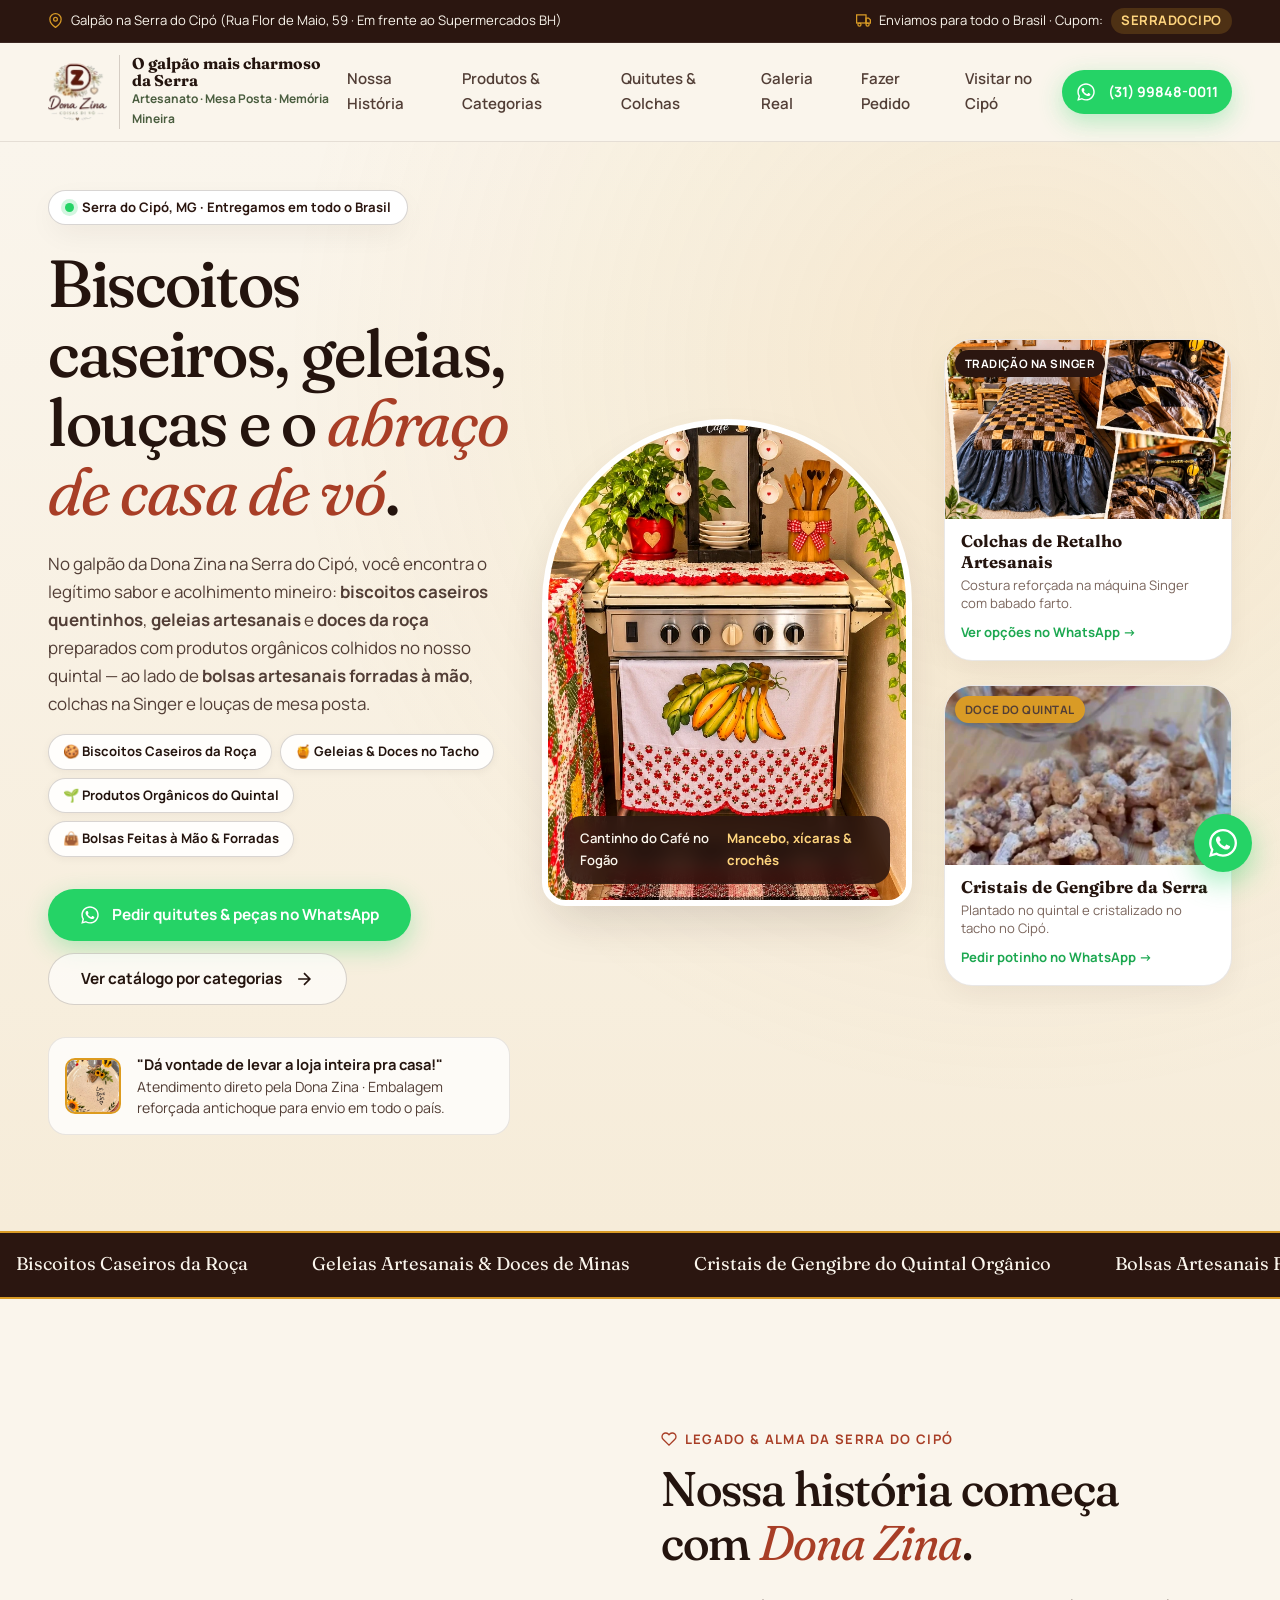
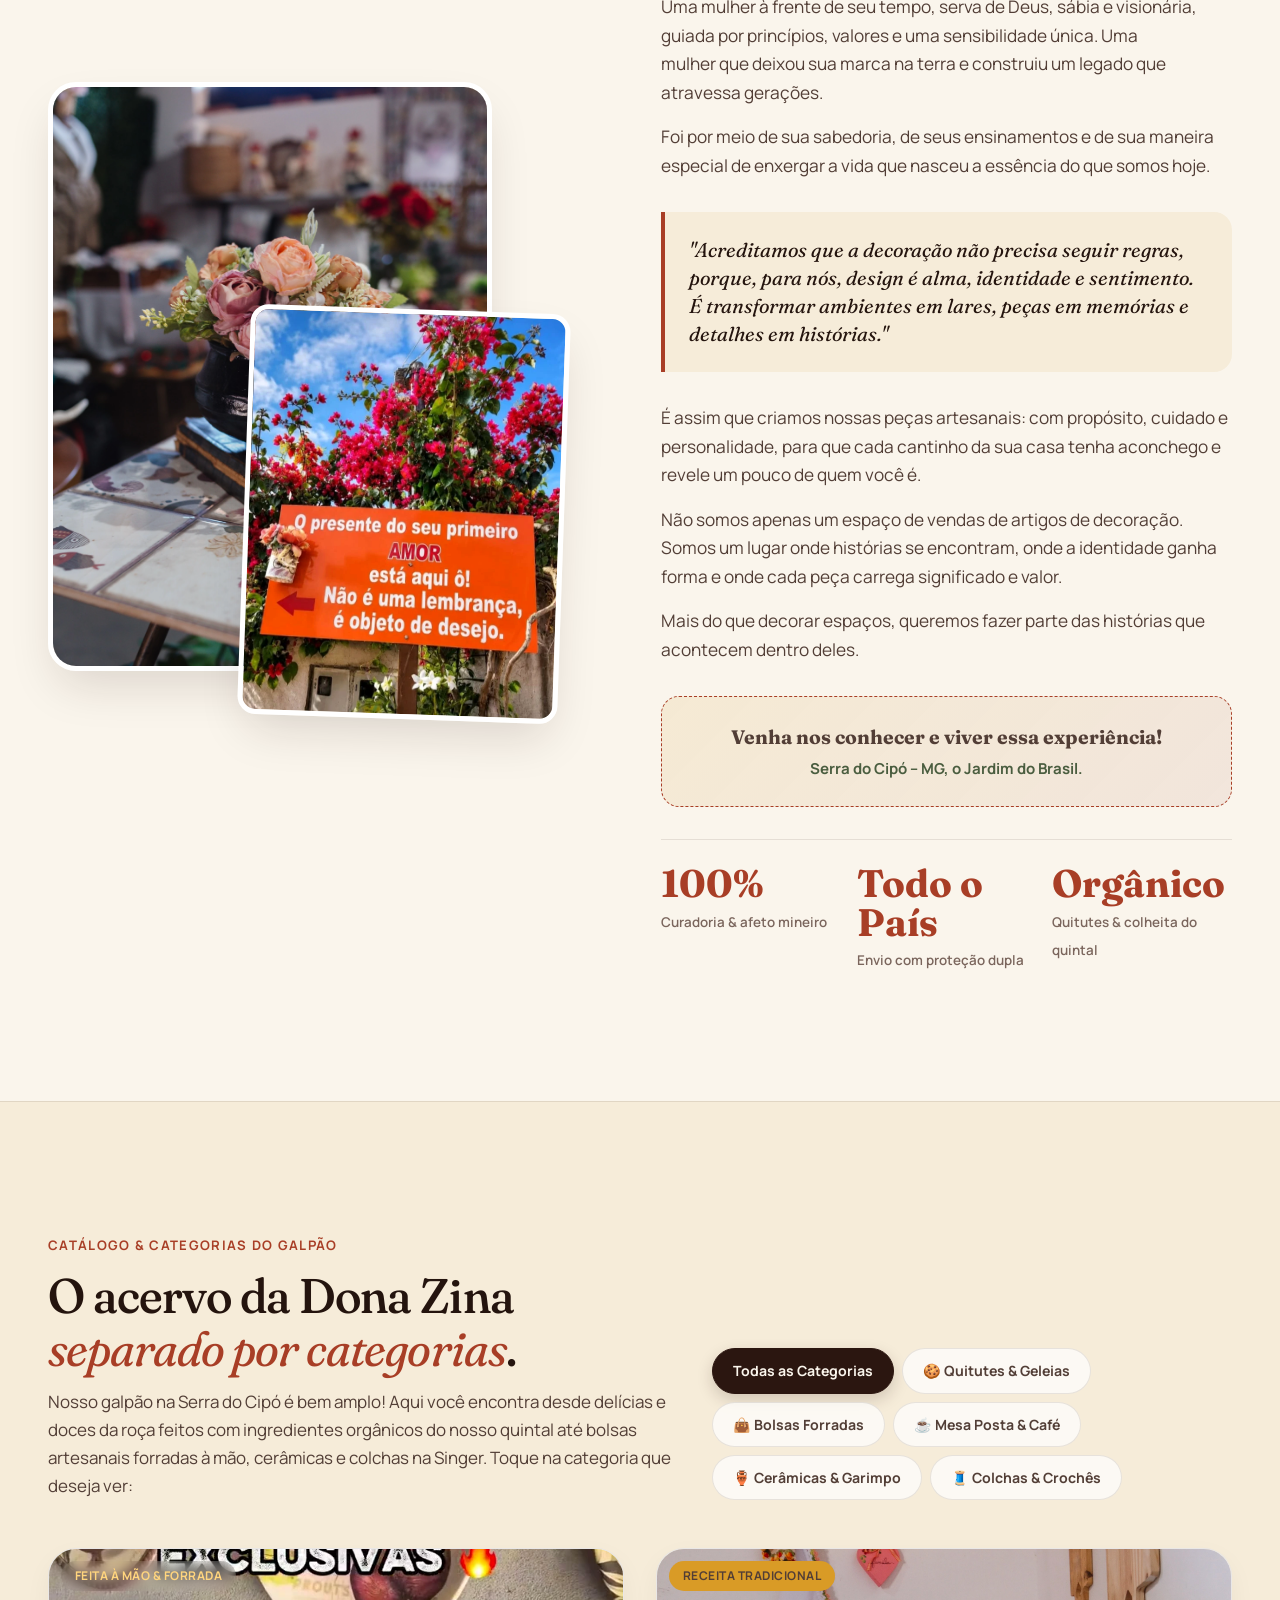
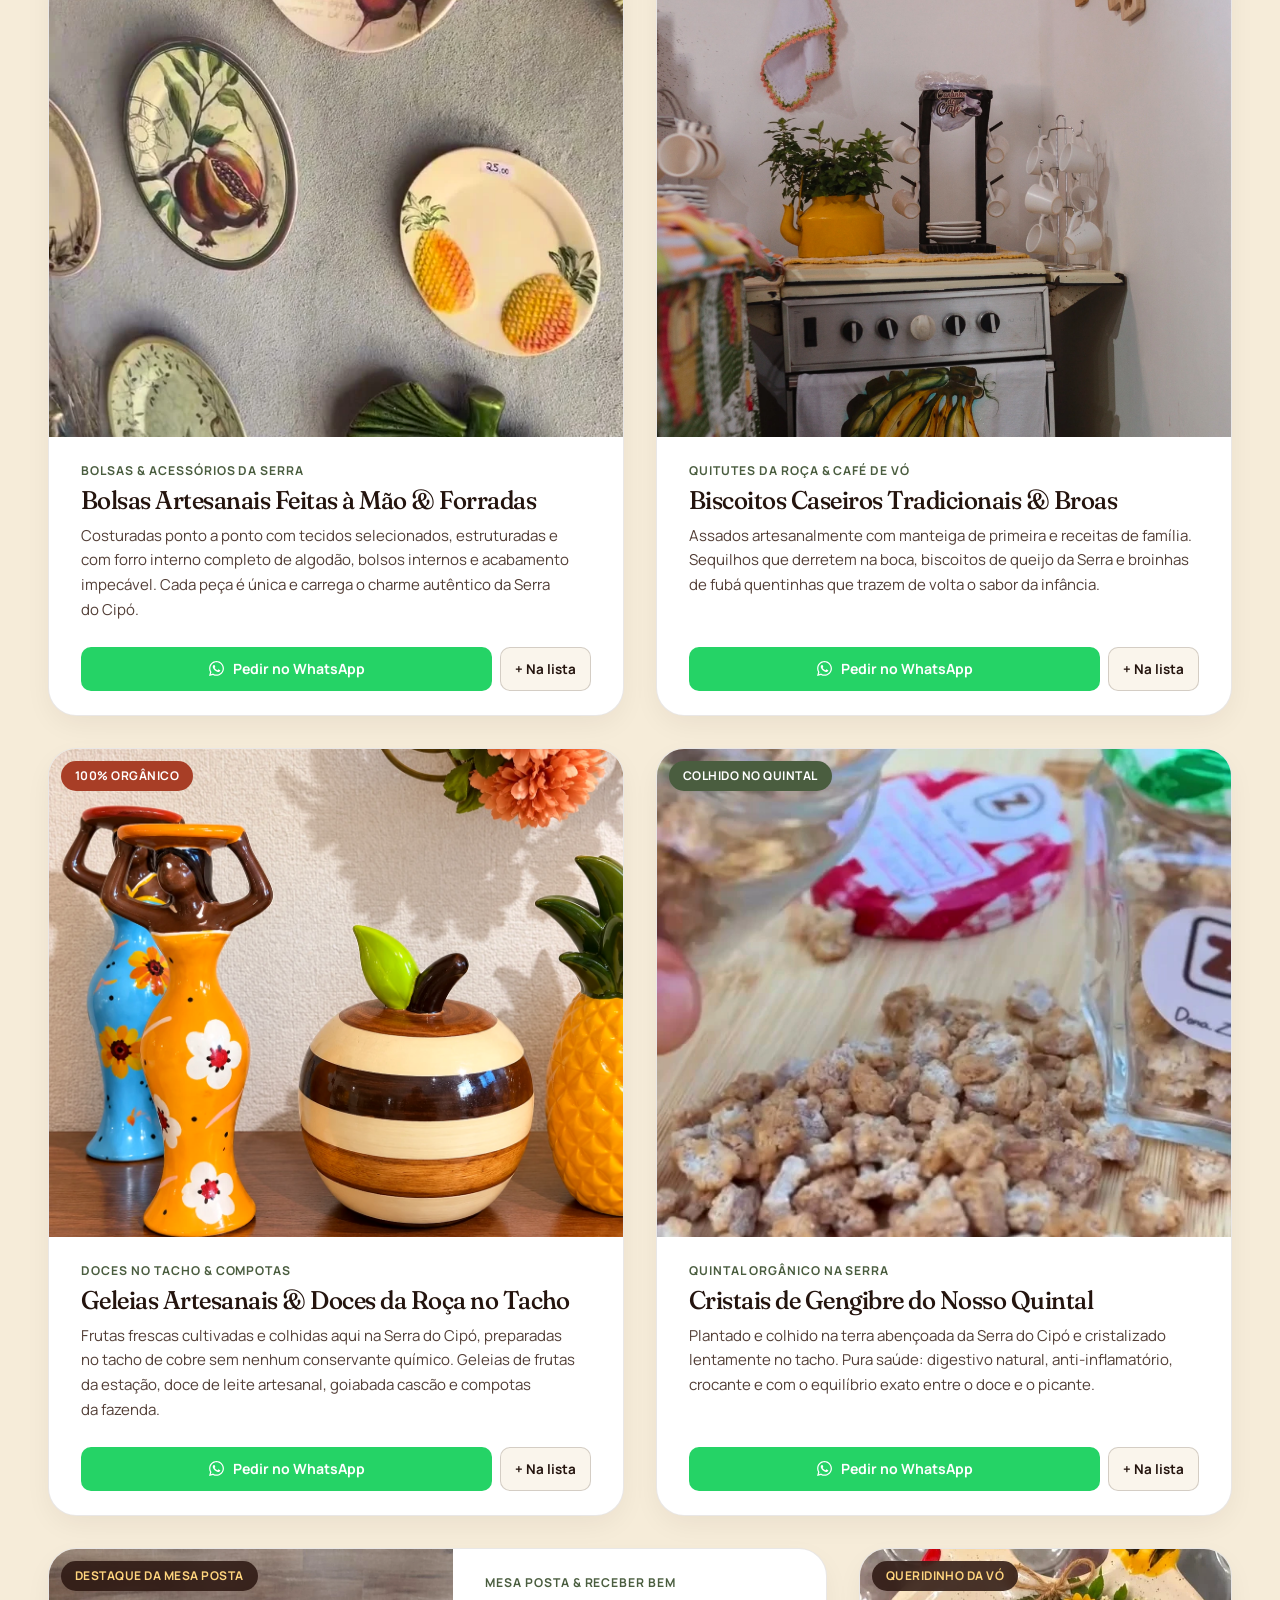
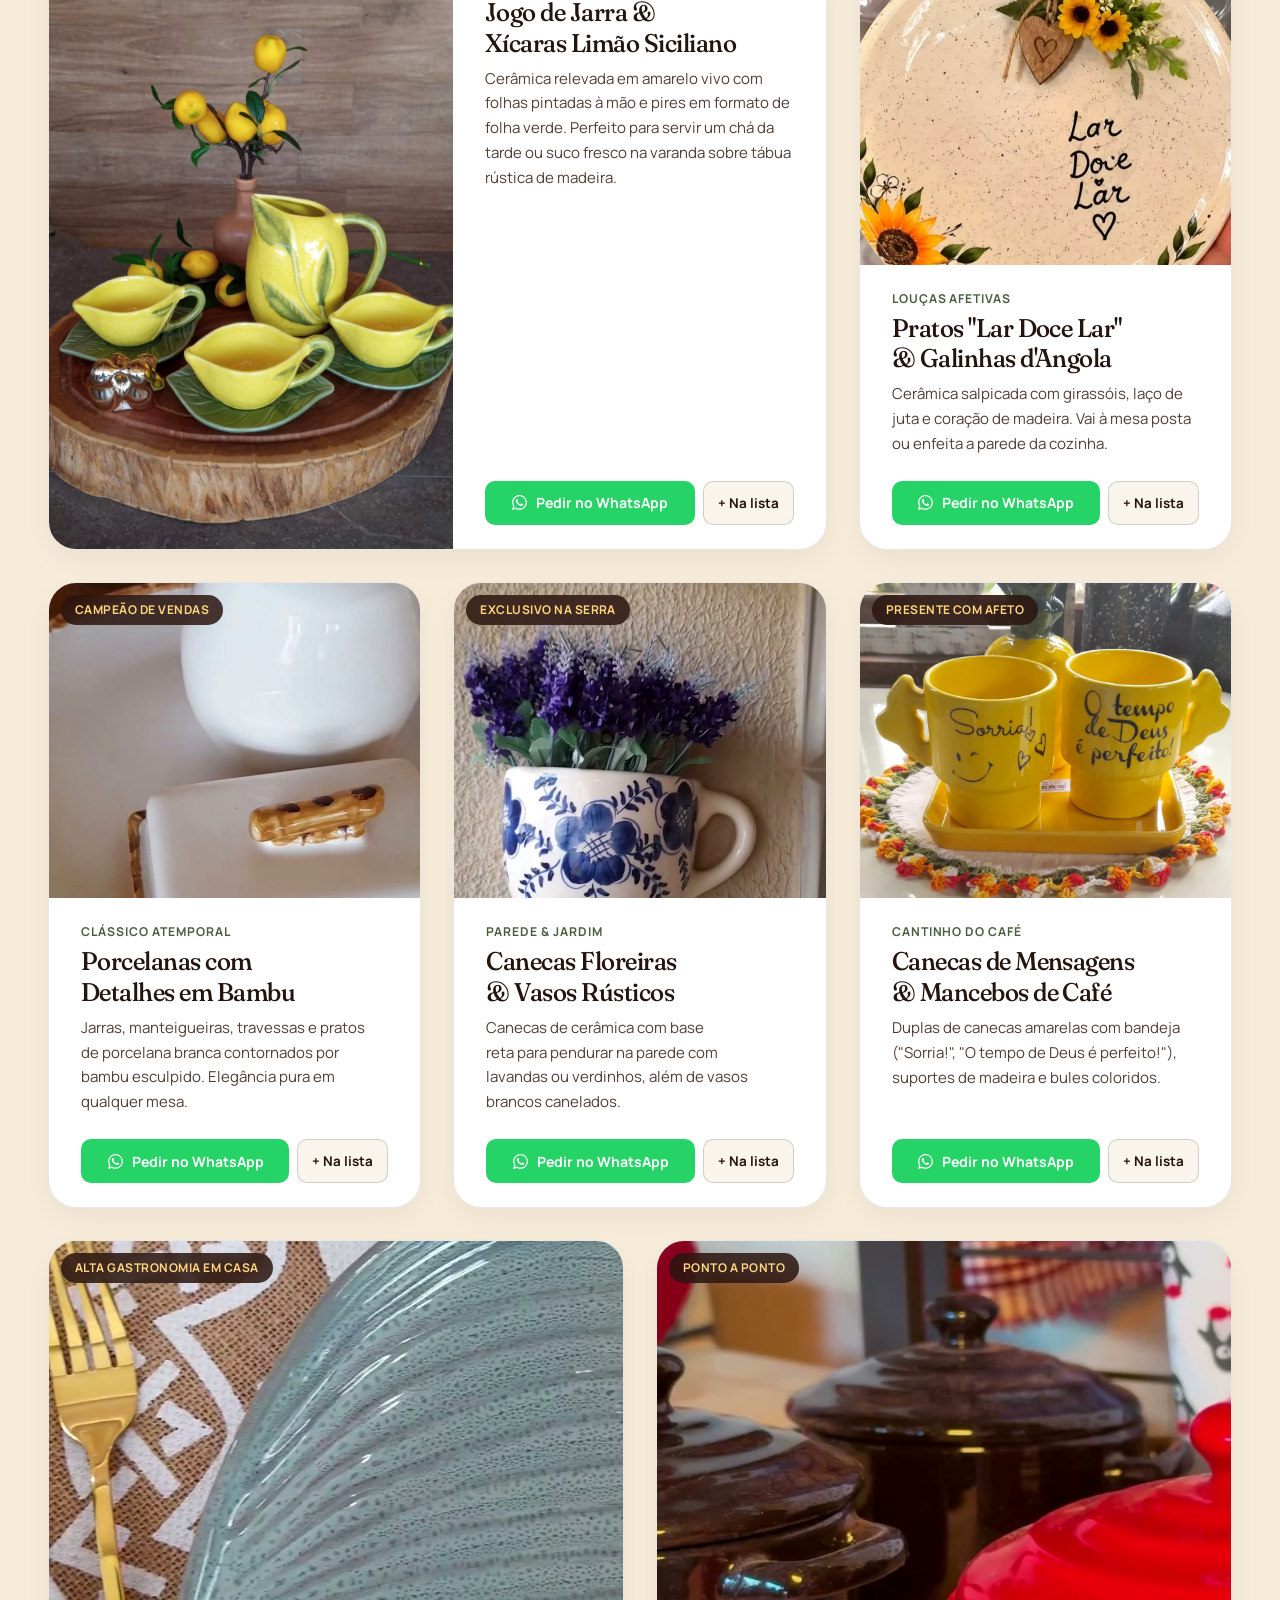
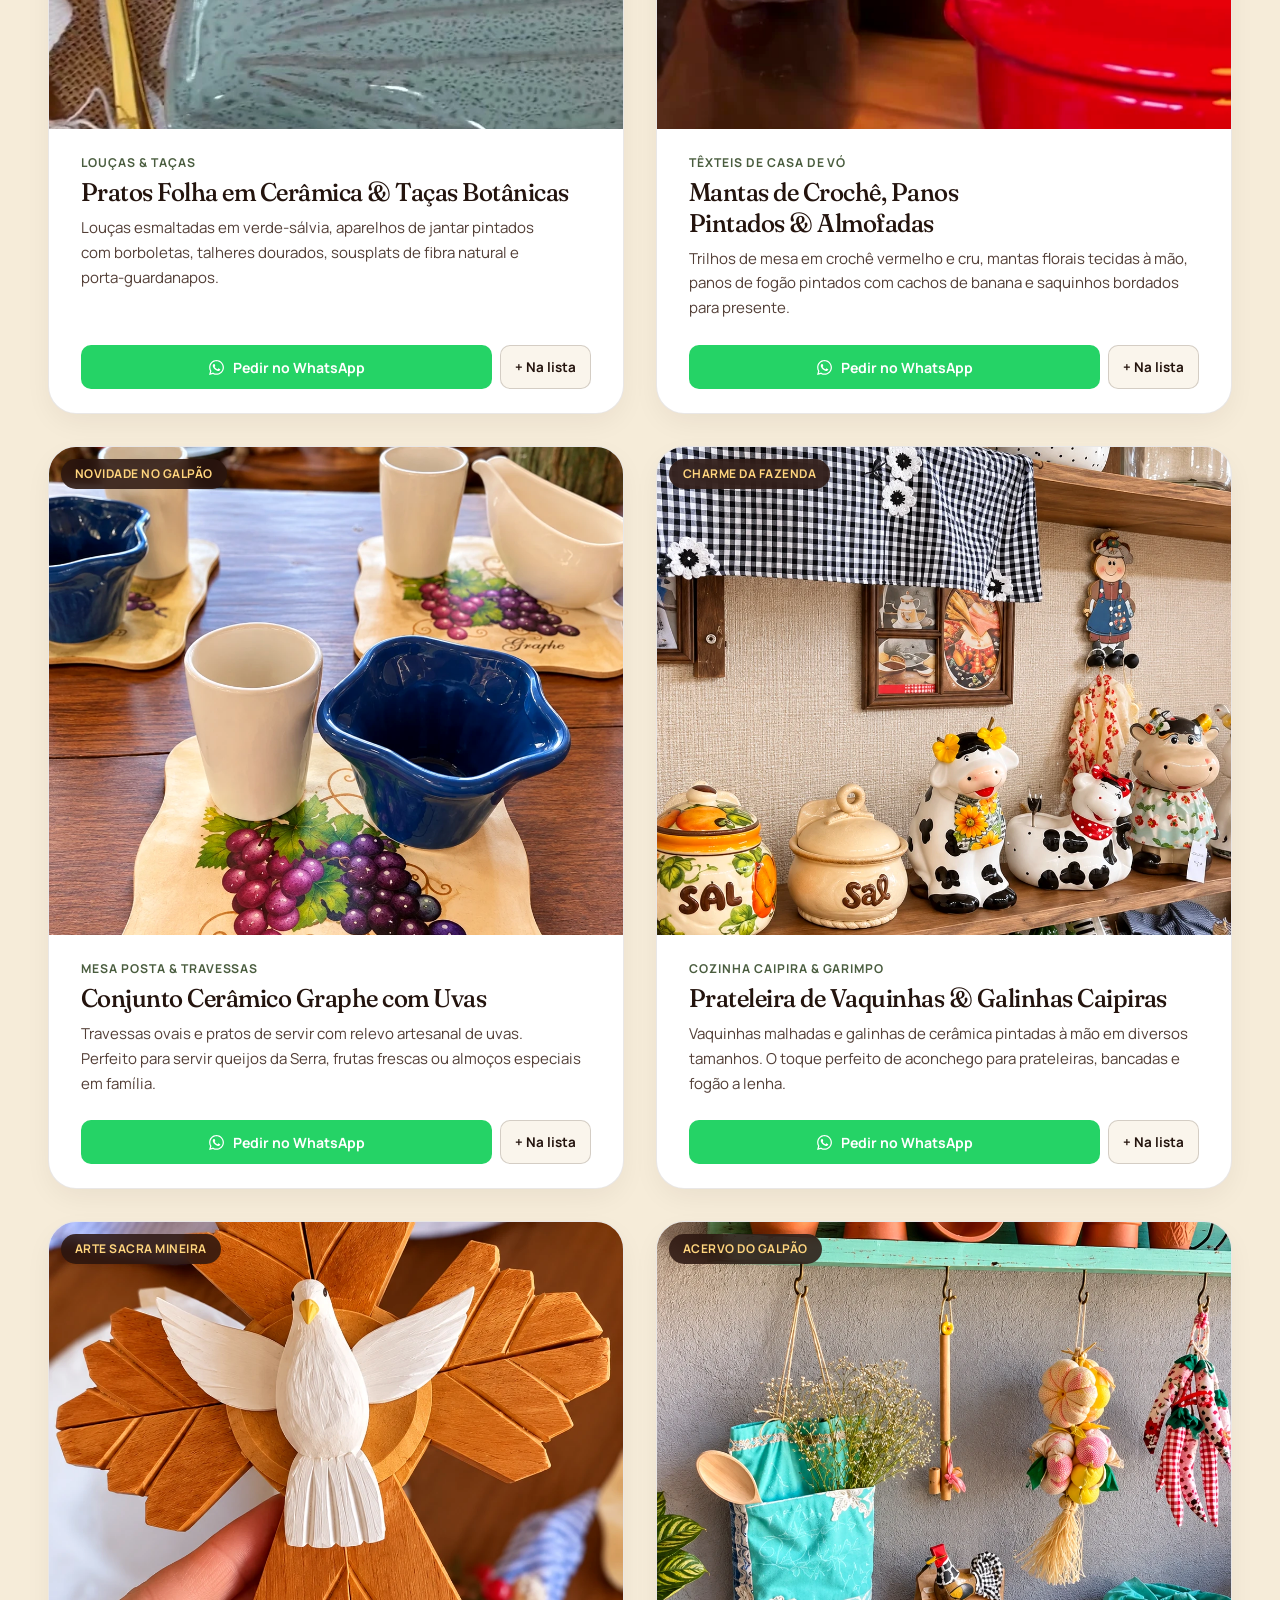
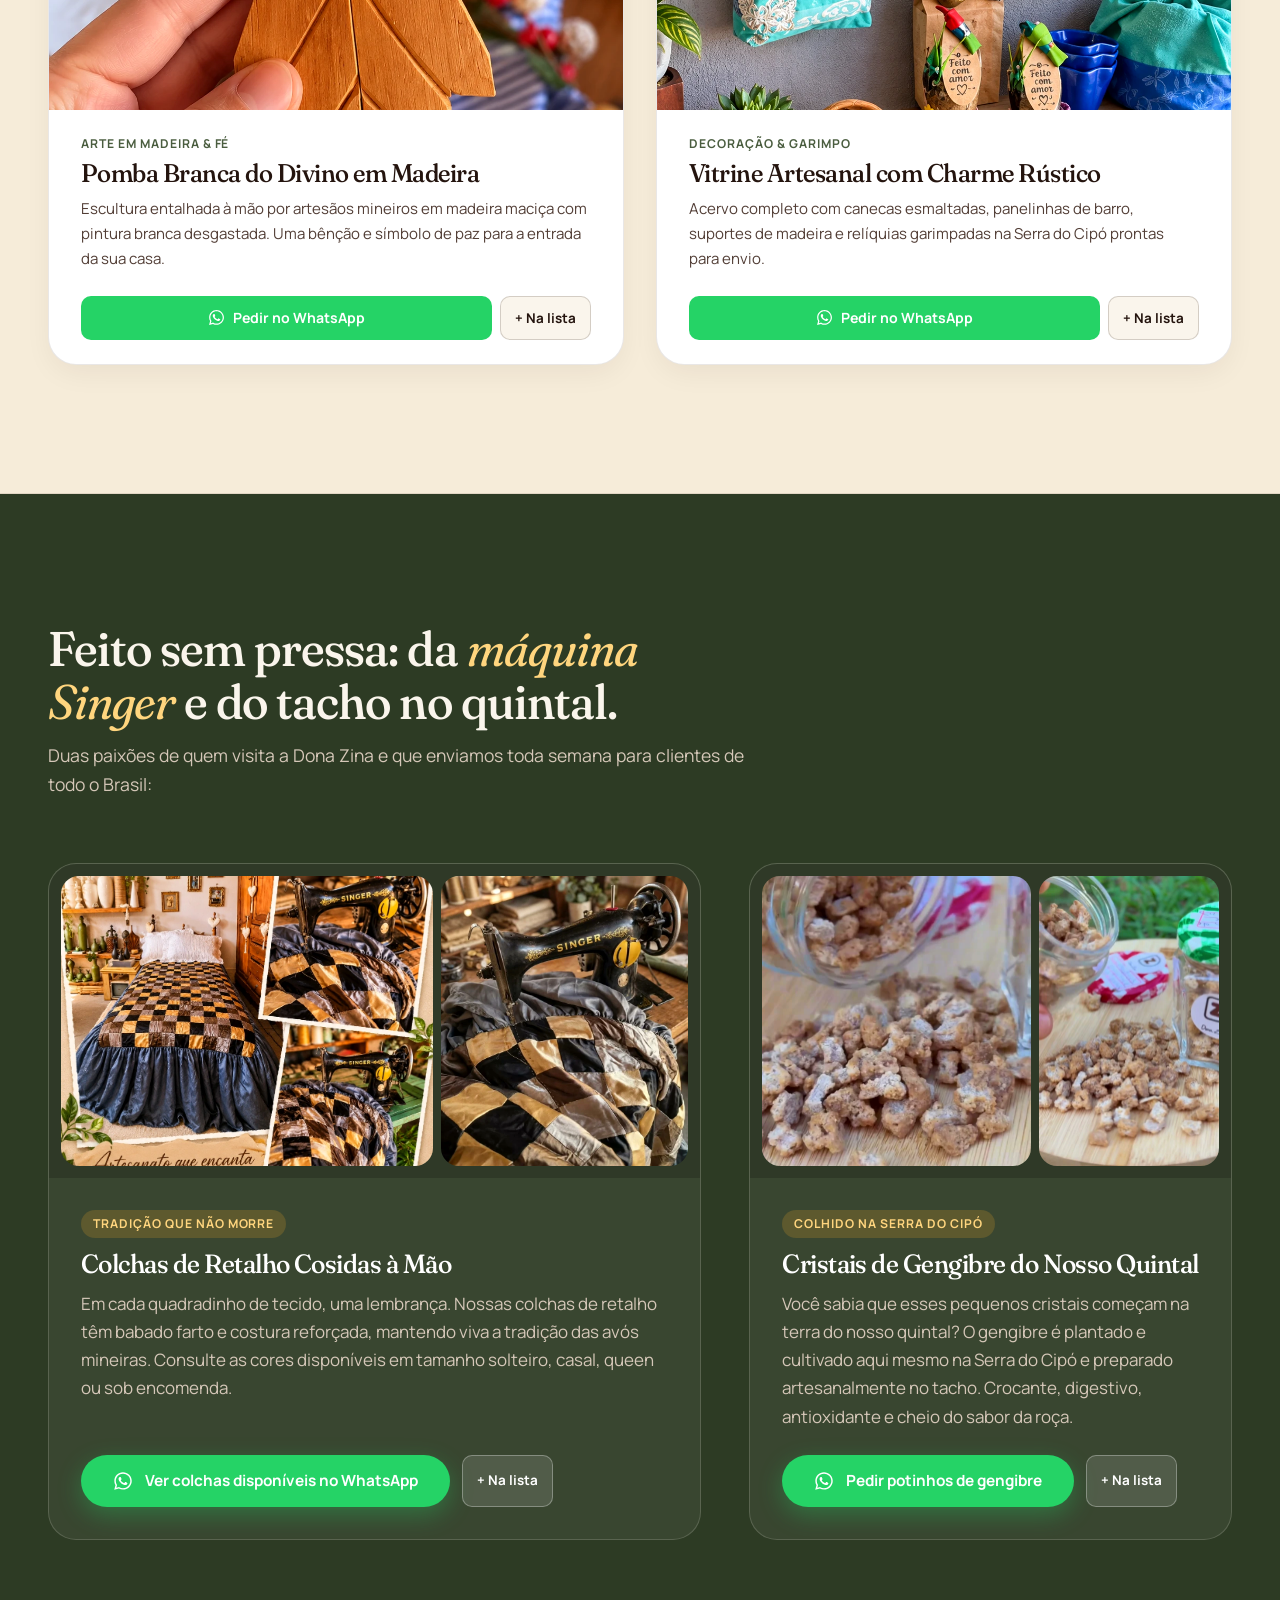
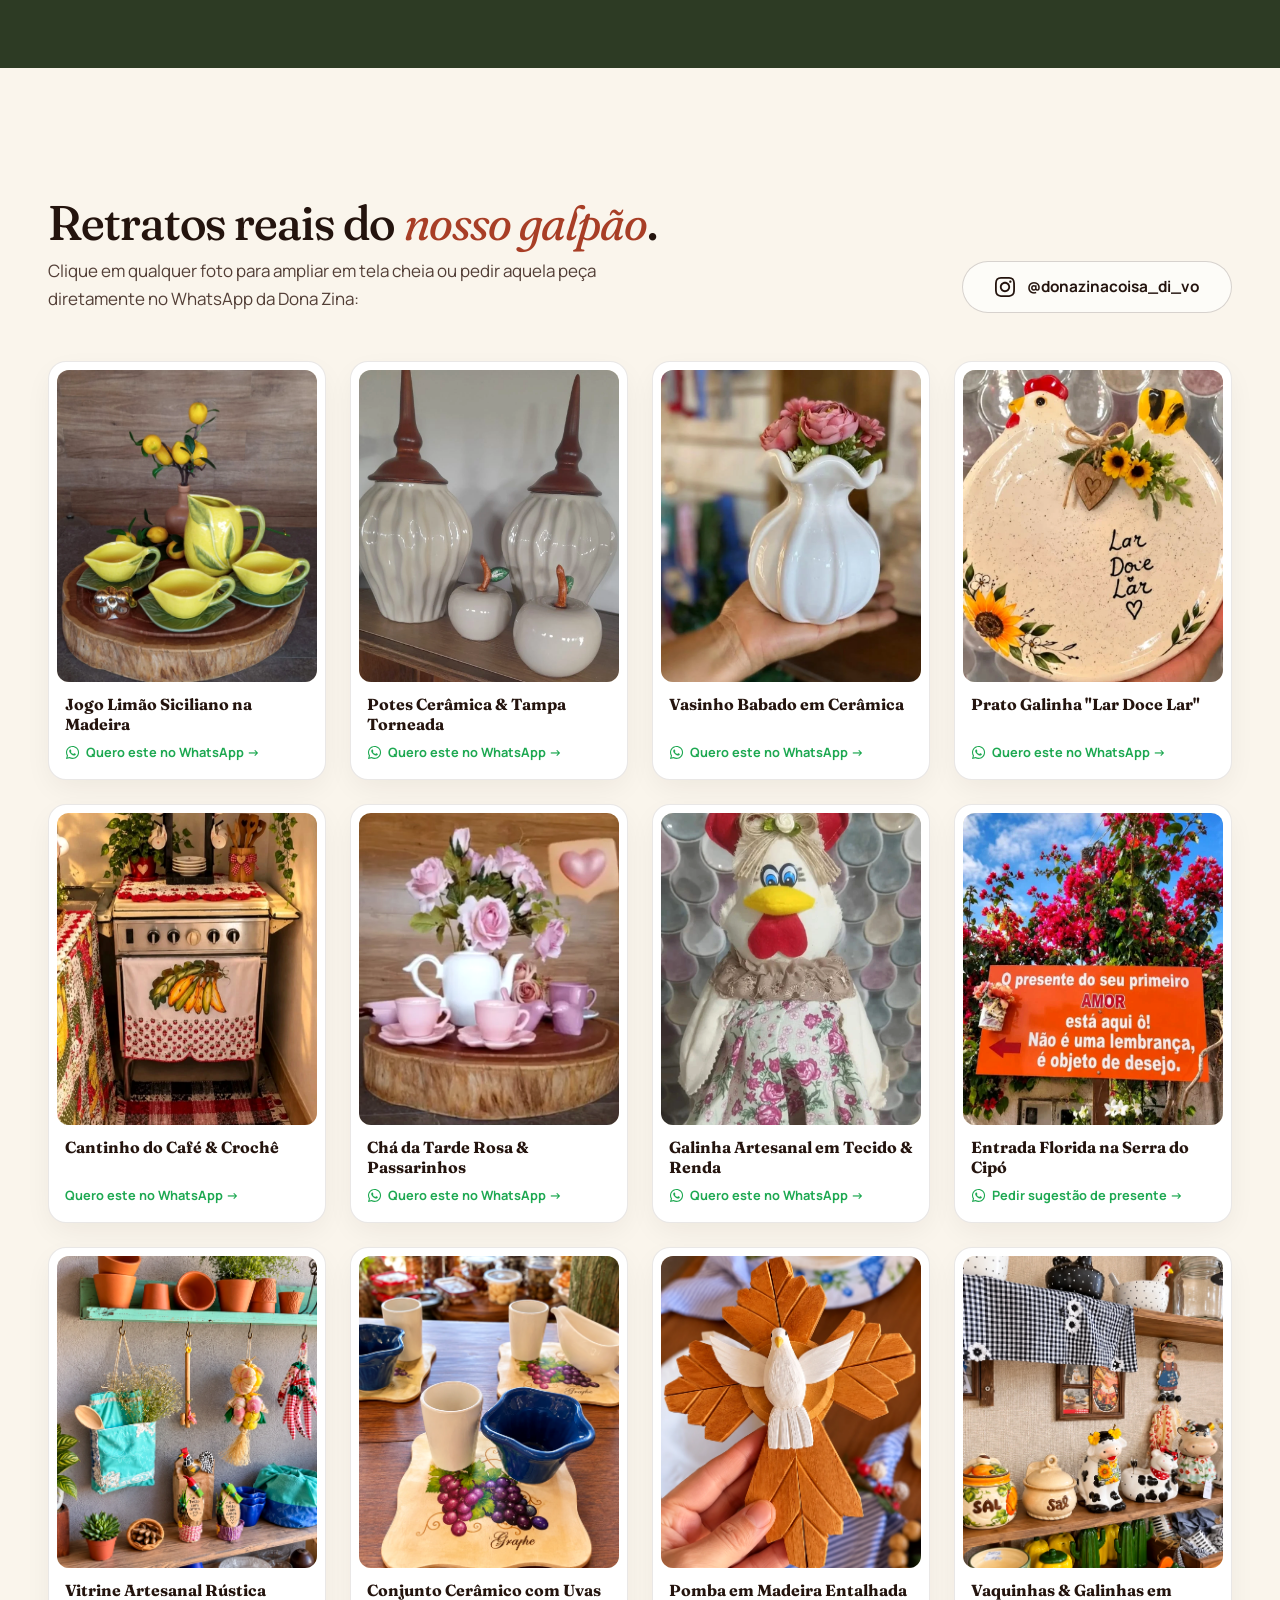
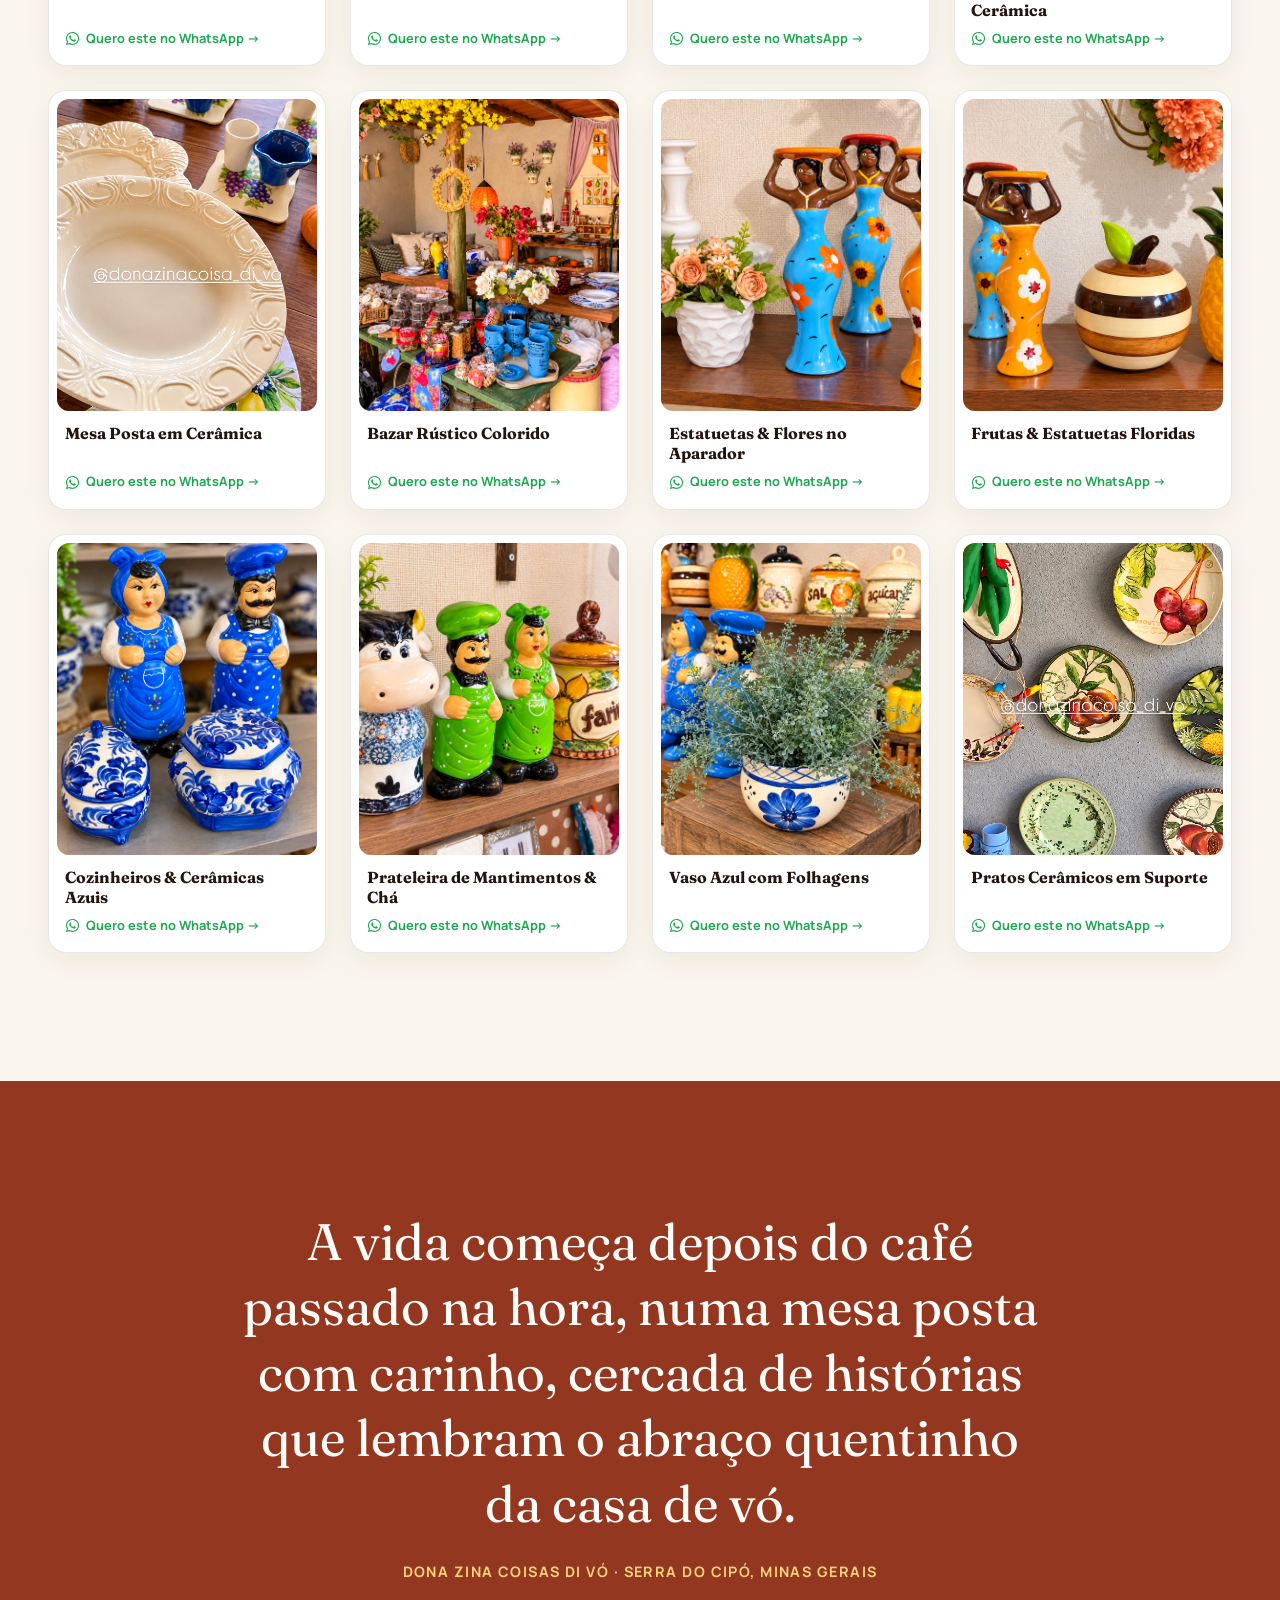
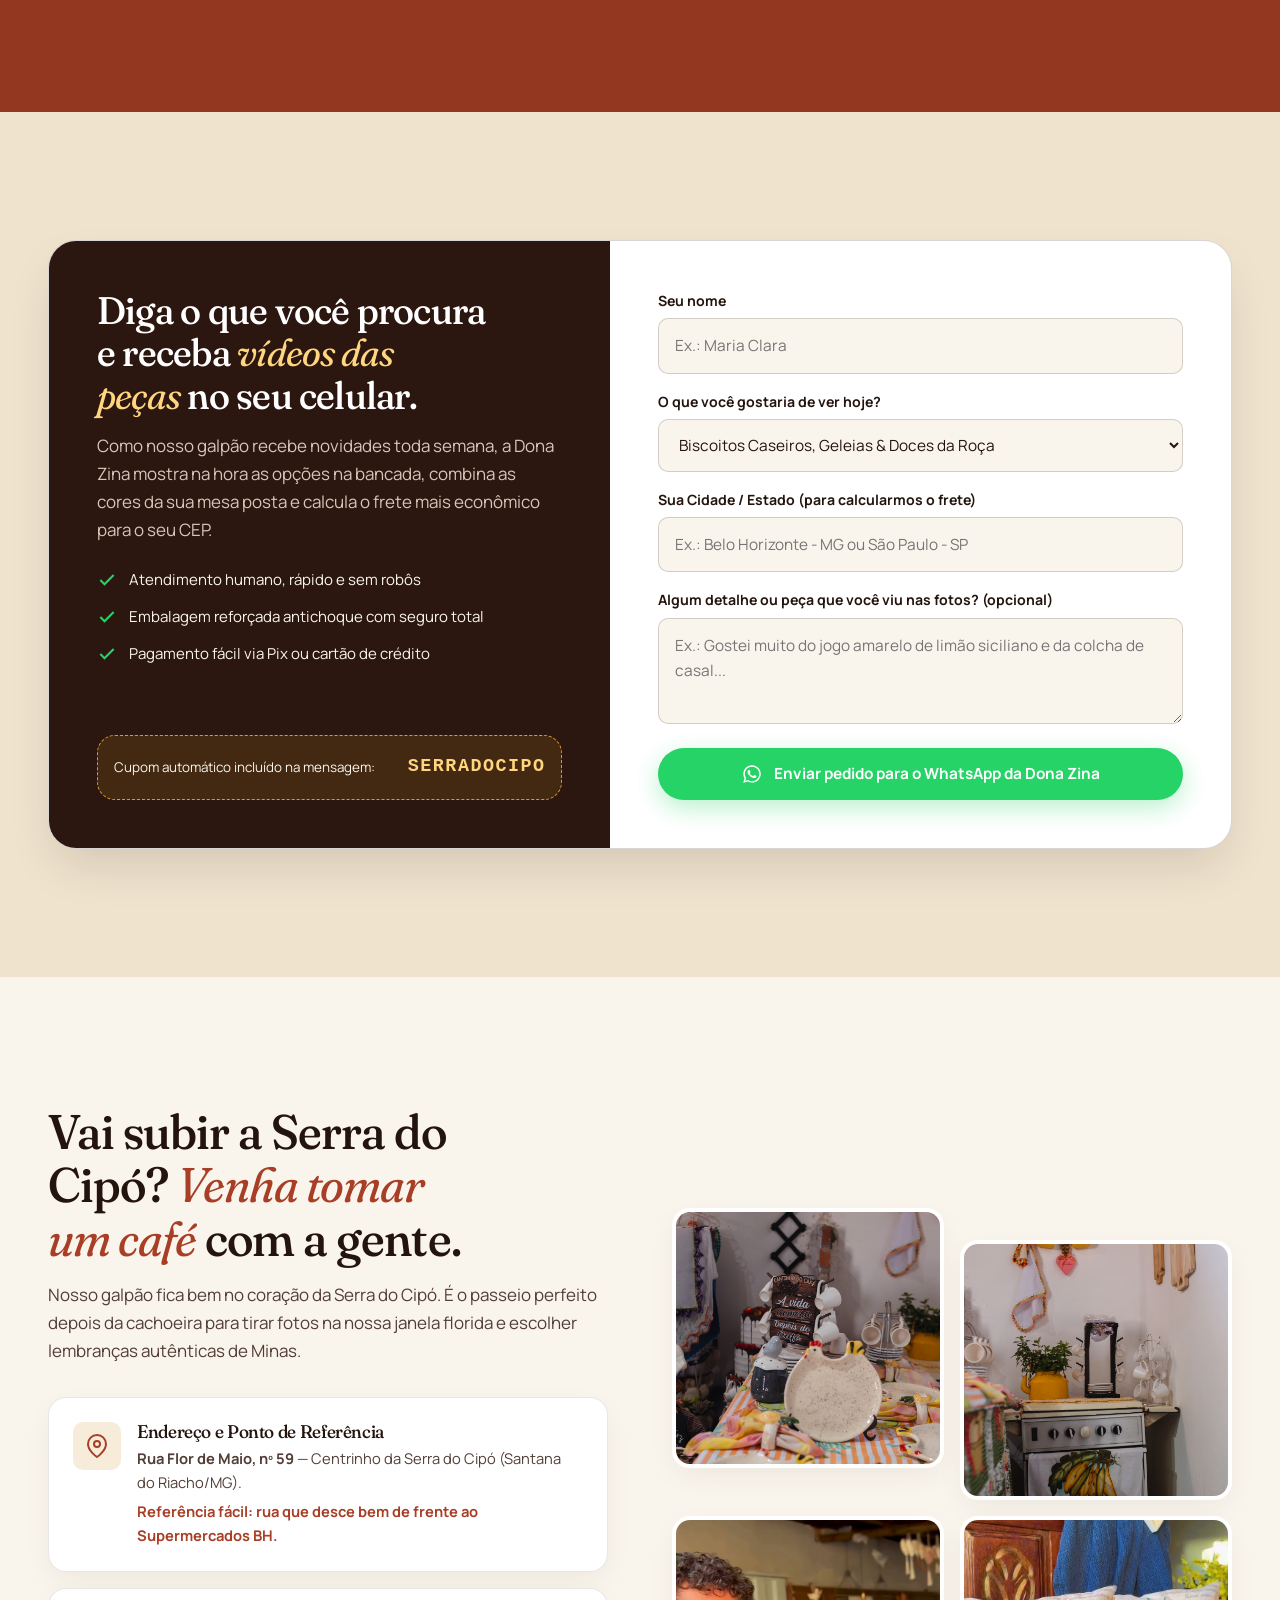
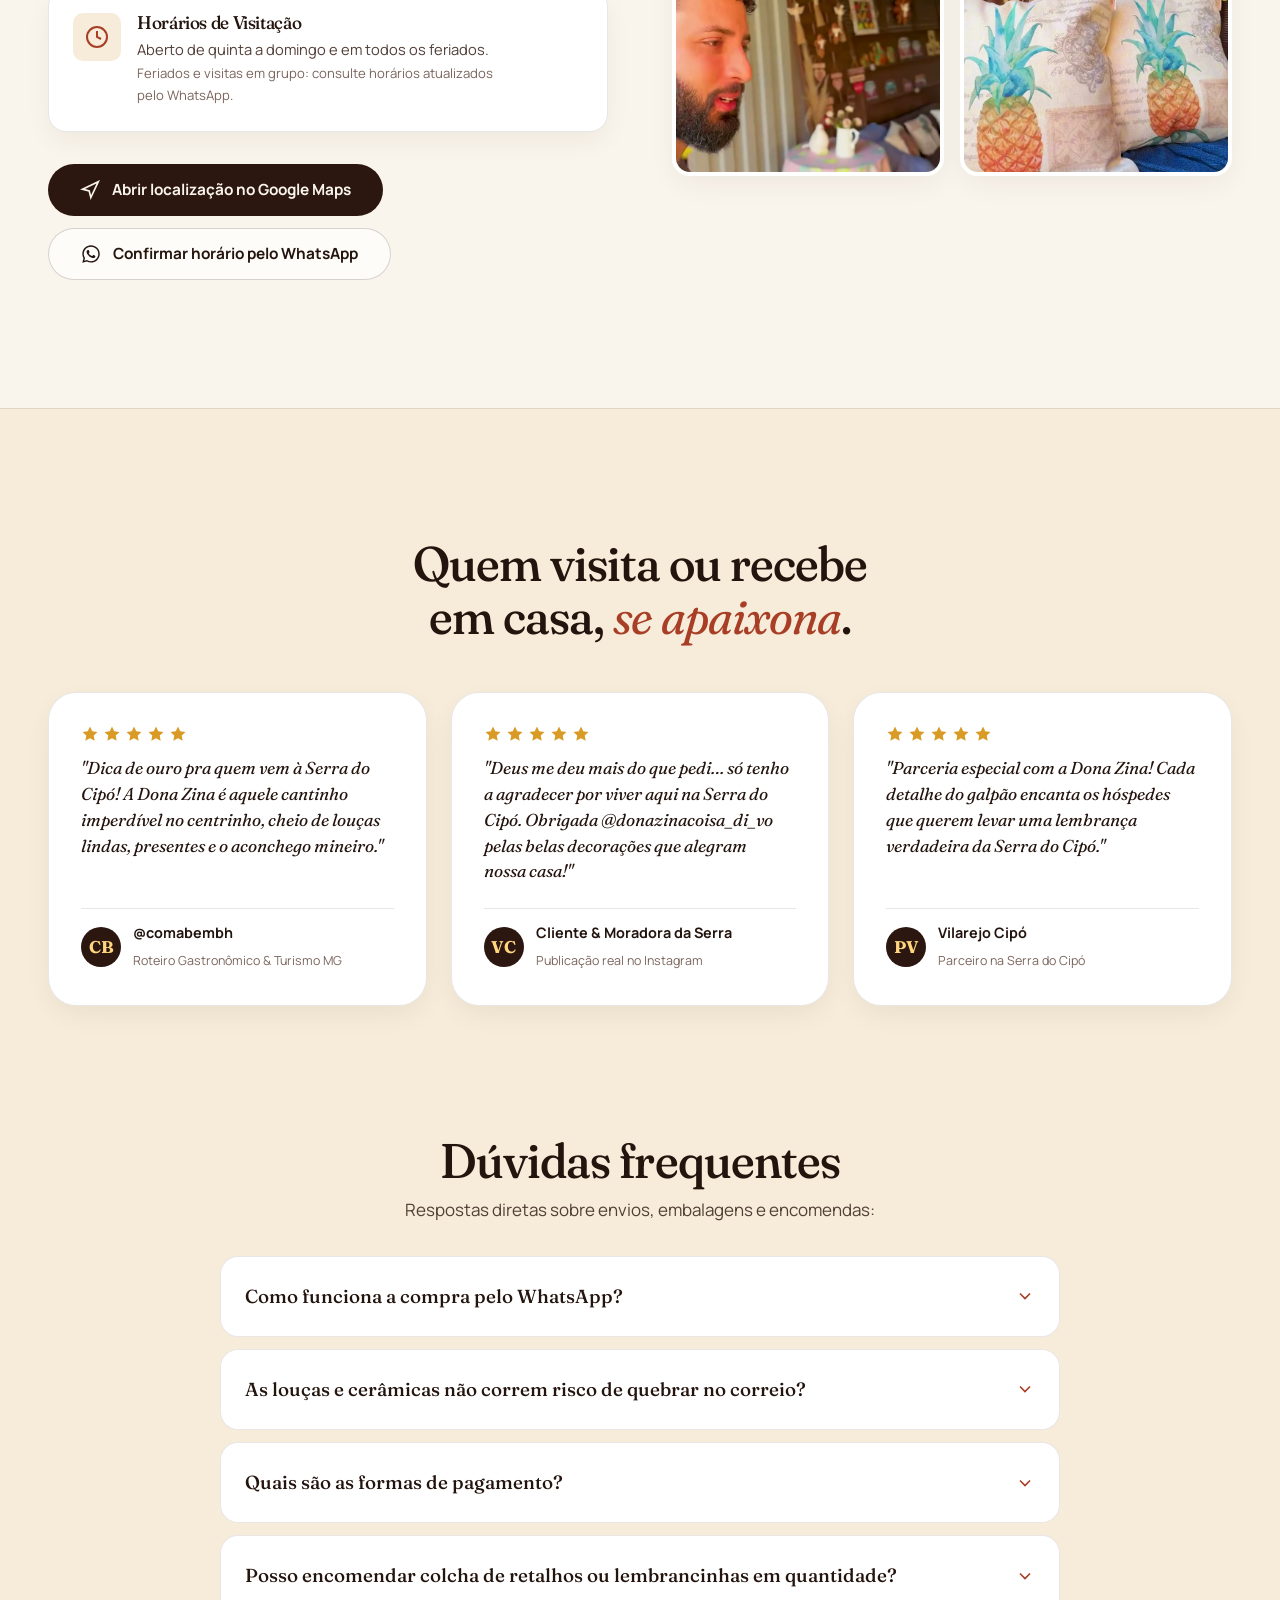
==== novo/index.html @ 76b36bf3 "feat: adicionar tela de quitutes/biscoitos/geleias no hero, nova tela dedicada de produtos por categ" ====
<!DOCTYPE html>
<html lang="pt-BR">
<head>
  <meta charset="UTF-8">
  <meta name="viewport" content="width=device-width, initial-scale=1.0">
  
  <title>Dona Zina Coisas di Vó | Louças Afetivas, Colchas & Artesanato na Serra do Cipó</title>
  <meta name="description" content="O galpão mais acolhedor da Serra do Cipó! Louças de mesa posta, pratos Lar Doce Lar, jogos de chá, colchas de retalho cosidas à mão, peças em bambu e gengibre cristalizado do quintal. Enviamos para todo o Brasil.">
  <meta name="keywords" content="Dona Zina, Coisas di Vó, Serra do Cipó, artesanato mineiro, decoração afetiva, mesa posta, colcha de retalhos, canecas floreiras, louças em bambu, gengibre cristalizado, Santana do Riacho">
  <link rel="canonical" href="https://donazinacipov.com.br/">

  <!-- Open Graph / Compartilhamento no WhatsApp -->
  <meta property="og:type" content="website">
  <meta property="og:title" content="Dona Zina Coisas di Vó — O Aconchego de Minas no Seu Lar">
  <meta property="og:description" content="Louças de mesa posta, cantinho do café, colchas de retalho e relíquias garimpadas na Serra do Cipó. Visite nosso galpão ou peça pelo WhatsApp com envio para todo o Brasil.">
  <meta property="og:image" content="assets/img/espaco-loja-2.webp">
  <meta property="og:url" content="https://donazinacipov.com.br/">

  <!-- Favicon com a logo oficial -->
  <link rel="icon" type="image/png" href="assets/img/logo-clean.png">
  <link rel="apple-touch-icon" href="assets/img/logo-clean.png">

  <!-- Google Fonts: Fraunces (Display Editorial) + Manrope (Texto) -->
  <link rel="preconnect" href="https://fonts.googleapis.com">
  <link rel="preconnect" href="https://fonts.gstatic.com" crossorigin>
  <link href="https://fonts.googleapis.com/css2?family=Fraunces:ital,opsz,wght,SOFT@0,9..144,400..700,50;1,9..144,400..600,50&family=Manrope:wght@400;500;600;700;800&display=swap" rel="stylesheet">

  <!-- Folha de Estilo Principal -->
  <link rel="stylesheet" href="css/style.css">

  <!-- Schema.org Dados Estruturados (HomeGoodsStore + FAQPage) -->
  <script type="application/ld+json">
  {
    "@context": "https://schema.org",
    "@graph": [
      {
        "@type": "HomeGoodsStore",
        "@id": "https://donazinacipov.com.br/#store",
        "name": "Dona Zina Coisas di Vó",
        "alternateName": "Dona Zina Coisas de Vó",
        "description": "Galpão de decoração afetiva, louças de mesa posta, colchas de retalho artesanais, peças com detalhes em bambu e gengibre cristalizado na Serra do Cipó (MG), com envio para todo o Brasil.",
        "url": "https://donazinacipov.com.br/",
        "logo": "https://donazinacipov.com.br/assets/img/logo-clean.png",
        "image": "https://donazinacipov.com.br/assets/img/espaco-loja-2.webp",
        "telephone": "+55-31-99848-0011",
        "priceRange": "$$",
        "address": {
          "@type": "PostalAddress",
          "streetAddress": "Rua Flor de Maio, 59",
          "addressLocality": "Santana do Riacho (Serra do Cipó)",
          "addressRegion": "MG",
          "addressCountry": "BR"
        },
        "geo": {
          "@type": "GeoCoordinates",
          "latitude": -19.3333,
          "longitude": -43.6167
        },
        "sameAs": [
          "https://www.instagram.com/donazinacoisa_di_vo/"
        ]
      },
      {
        "@type": "FAQPage",
        "@id": "https://donazinacipov.com.br/#faq",
        "mainEntity": [
          {
            "@type": "Question",
            "name": "Como faço para ver o preço das peças e comprar pelo WhatsApp?",
            "acceptedAnswer": {
              "@type": "Answer",
              "text": "Basta tocar no botão de WhatsApp em qualquer peça ou montar sua lista de desejos aqui no site. A Dona Zina responde no (31) 99848-0011 com fotos reais do estoque do dia, valores e cálculo imediato do frete."
            }
          },
          {
            "@type": "Question",
            "name": "Como as louças e cerâmicas chegam inteiras em outros estados?",
            "acceptedAnswer": {
              "@type": "Answer",
              "text": "Todas as peças frágeis são envolvidas individualmente em camadas duplas de plástico bolha e proteção firme de papelão antichoque. Seu pedido viaja assegurado até a sua porta."
            }
          },
          {
            "@type": "Question",
            "name": "Onde fica o galpão físico da Dona Zina na Serra do Cipó?",
            "acceptedAnswer": {
              "@type": "Answer",
              "text": "Fica na Rua Flor de Maio, nº 59, no centrinho da Serra do Cipó (Santana do Riacho/MG). A referência é muito fácil: é a rua que desce bem em frente ao Supermercados BH."
            }
          }
        ]
      }
    ]
  }
  </script>
</head>
<body>

  <a href="#conteudo-principal" class="skip-link">Pular para o conteúdo principal</a>

  <!-- ========================================================================
       FAIXA DE BOAS-VINDAS EM CAFÉ TORRADO
       ======================================================================== -->
  <div class="top-welcome-strip">
    <div class="container top-welcome-inner">
      <span class="top-welcome-item">
        <svg viewBox="0 0 24 24" fill="none" stroke="currentColor" stroke-width="2" aria-hidden="true"><path d="M21 10c0 7-9 13-9 13s-9-6-9-13a9 9 0 0 1 18 0z"/><circle cx="12" cy="10" r="3"/></svg>
        Galpão na Serra do Cipó (Rua Flor de Maio, 59 · Em frente ao Supermercados BH)
      </span>
      <span class="top-welcome-item">
        <svg viewBox="0 0 24 24" fill="none" stroke="currentColor" stroke-width="2" aria-hidden="true"><rect x="1" y="3" width="15" height="13"/><polygon points="16 8 20 8 23 11 23 16 16 16 16 8"/><circle cx="5.5" cy="18.5" r="2.5"/><circle cx="18.5" cy="18.5" r="2.5"/></svg>
        Enviamos para todo o Brasil · Cupom: <strong class="top-coupon-badge">SERRADOCIPO</strong>
      </span>
    </div>
  </div>

  <!-- ========================================================================
       CABEÇALHO FIXO COM A LOGO ORIGINAL COMPLETA (C5 / B9)
       ======================================================================== -->
  <header class="site-header" role="banner">
    <div class="container header-row">
      <a href="#" class="brand-link" aria-label="Dona Zina Coisas di Vó — Início">
        <img src="assets/img/logo-clean.webp" alt="Logo Dona Zina Coisas di Vó" class="brand-logo-img" width="120" height="58">
        <div class="brand-tag-side">
          <strong>O galpão mais charmoso da Serra</strong>
          <span>Artesanato · Mesa Posta · Memória Mineira</span>
        </div>
      </a>

      <nav class="main-nav" role="navigation" aria-label="Menu principal">
        <a href="#historia" class="nav-item">Nossa História</a>
        <a href="#produtos" class="nav-item">Produtos & Categorias</a>
        <a href="#tradicao" class="nav-item">Quitutes & Colchas</a>
        <a href="#portfolio" class="nav-item">Galeria Real</a>
        <a href="#encomendar" class="nav-item">Fazer Pedido</a>
        <a href="#visitar" class="nav-item">Visitar no Cipó</a>
      </nav>

      <div class="header-cta-group">
        <a href="https://wa.me/5531998480011?text=Ol%C3%A1%2C%20Dona%20Zina!%20Vi%20o%20site%20e%20quero%20ver%20as%20pe%C3%A7as%20dispon%C3%ADveis%20hoje." target="_blank" rel="noopener noreferrer" class="btn btn-whatsapp header-zap-btn" aria-label="Chamar Dona Zina no WhatsApp">
          <svg viewBox="0 0 448 512" fill="currentColor" aria-hidden="true"><path d="M380.9 97.1C339 55.1 283.2 32 223.9 32c-122.4 0-222 99.6-222 222 0 39.1 10.2 77.3 29.6 111L0 480l117.7-30.9c32.4 17.7 68.9 27 106.1 27h.1c122.3 0 224.1-99.6 224.1-222 0-59.3-25.2-115-67.1-157zm-157 341.6c-33.2 0-65.7-8.9-94-25.7l-6.7-4-69.8 18.3L72 359.2l-4.4-7c-18.5-29.4-28.2-63.3-28.2-98.2 0-101.7 82.8-184.5 184.6-184.5 49.3 0 95.6 19.2 130.4 54.1 34.8 34.9 56.2 81.2 56.1 130.5 0 101.8-84.9 184.6-186.6 184.6zm101.2-138.2c-5.5-2.8-32.8-16.2-37.9-18-5.1-1.9-8.8-2.8-12.5 2.8-3.7 5.6-14.3 18-17.6 21.8-3.2 3.7-6.5 4.2-12 1.4-32.6-16.3-54-29.1-75.5-66-5.7-9.8 5.7-9.1 16.3-30.3 1.8-3.7.9-6.9-.5-9.7-1.4-2.8-12.5-30.1-17.1-41.2-4.5-10.8-9.1-9.3-12.5-9.5-3.2-.2-6.9-.2-10.6-.2-3.7 0-9.7 1.4-14.8 6.9-5.1 5.6-19.4 19-19.4 46.3 0 27.3 19.9 53.7 22.6 57.4 2.8 3.7 39.1 59.7 94.8 83.8 35.2 15.2 49 16.5 66.6 13.9 10.7-1.6 32.8-13.4 37.4-26.4 4.6-13 4.6-24.1 3.2-26.4-1.3-2.5-5-3.9-10.5-6.6z"/></svg>
          <span>(31) 99848-0011</span>
        </a>

        <button type="button" class="menu-btn" aria-label="Abrir menu" aria-expanded="false">
          <span></span>
          <span></span>
          <span></span>
        </button>
      </div>
    </div>
  </header>

  <!-- Menu Mobile -->
  <div class="mobile-menu-overlay" role="dialog" aria-modal="true" aria-label="Menu de navegação">
    <ul class="mobile-nav-list">
      <li><a href="#historia" class="mobile-nav-link">Nossa História</a></li>
      <li><a href="#produtos" class="mobile-nav-link">Produtos & Categorias</a></li>
      <li><a href="#tradicao" class="mobile-nav-link">Quitutes & Colchas</a></li>
      <li><a href="#portfolio" class="mobile-nav-link">Galeria de Fotos Reais</a></li>
      <li><a href="#encomendar" class="mobile-nav-link">Encomendar no WhatsApp</a></li>
      <li><a href="#visitar" class="mobile-nav-link">Visitar o Galpão no Cipó</a></li>
    </ul>
    <a href="https://wa.me/5531998480011?text=Ol%C3%A1%2C%20Dona%20Zina!%20Vi%20o%20site%20e%20quero%20conhecer%20as%20pe%C3%A7as." target="_blank" rel="noopener noreferrer" class="btn btn-whatsapp" style="width: 100%;">
      <svg viewBox="0 0 448 512" fill="currentColor" aria-hidden="true"><path d="M380.9 97.1C339 55.1 283.2 32 223.9 32c-122.4 0-222 99.6-222 222 0 39.1 10.2 77.3 29.6 111L0 480l117.7-30.9c32.4 17.7 68.9 27 106.1 27h.1c122.3 0 224.1-99.6 224.1-222 0-59.3-25.2-115-67.1-157zm-157 341.6c-33.2 0-65.7-8.9-94-25.7l-6.7-4-69.8 18.3L72 359.2l-4.4-7c-18.5-29.4-28.2-63.3-28.2-98.2 0-101.7 82.8-184.5 184.6-184.5 49.3 0 95.6 19.2 130.4 54.1 34.8 34.9 56.2 81.2 56.1 130.5 0 101.8-84.9 184.6-186.6 184.6zm101.2-138.2c-5.5-2.8-32.8-16.2-37.9-18-5.1-1.9-8.8-2.8-12.5 2.8-3.7 5.6-14.3 18-17.6 21.8-3.2 3.7-6.5 4.2-12 1.4-32.6-16.3-54-29.1-75.5-66-5.7-9.8 5.7-9.1 16.3-30.3 1.8-3.7.9-6.9-.5-9.7-1.4-2.8-12.5-30.1-17.1-41.2-4.5-10.8-9.1-9.3-12.5-9.5-3.2-.2-6.9-.2-10.6-.2-3.7 0-9.7 1.4-14.8 6.9-5.1 5.6-19.4 19-19.4 46.3 0 27.3 19.9 53.7 22.6 57.4 2.8 3.7 39.1 59.7 94.8 83.8 35.2 15.2 49 16.5 66.6 13.9 10.7-1.6 32.8-13.4 37.4-26.4 4.6-13 4.6-24.1 3.2-26.4-1.3-2.5-5-3.9-10.5-6.6z"/></svg>
      <span>Falar com a Dona Zina agora</span>
    </a>
  </div>

  <main id="conteudo-principal">

    <!-- ======================================================================
         HERO — 3 COLUNAS DESIGUAIS (OPÇÃO 5 DE B4)
         1. Título + Ação + Prova | 2. Arco Cantinho do Café | 3. Janela Florida + Envio
         ====================================================================== -->
    <section class="hero-section" aria-labelledby="hero-title">
      <div class="container hero-three-cols">

        <!-- Coluna 1: Promessa e Ação Principal -->
        <div class="hero-col-copy">
          <div class="hero-location-pill">
            <span class="live-dot"></span>
            <span>Serra do Cipó, MG · Entregamos em todo o Brasil</span>
          </div>

          <h1 id="hero-title" class="h1">
            Biscoitos caseiros, geleias, louças e o <em>abraço de casa de vó</em>.
          </h1>

          <p class="hero-lead">
            No galpão da Dona Zina na Serra do Cipó, você encontra o legítimo sabor e acolhimento mineiro: <strong>biscoitos caseiros quentinhos</strong>, <strong>geleias artesanais</strong> e <strong>doces da roça</strong> preparados com produtos orgânicos colhidos no nosso quintal — ao lado de <strong>bolsas artesanais forradas à mão</strong>, colchas na Singer e louças de mesa posta.
          </p>

          <!-- Destaques Imediatos de Entrada (Quitutes & Feito à Mão) -->
          <div class="hero-pantry-pills" aria-label="Especialidades do Galpão Dona Zina">
            <span class="pantry-pill">🍪 Biscoitos Caseiros da Roça</span>
            <span class="pantry-pill">🍯 Geleias & Doces no Tacho</span>
            <span class="pantry-pill">🌱 Produtos Orgânicos do Quintal</span>
            <span class="pantry-pill">👜 Bolsas Feitas à Mão & Forradas</span>
          </div>

          <div class="hero-cta-stack">
            <a href="https://wa.me/5531998480011?text=Ol%C3%A1%2C%20Dona%20Zina!%20Vi%20o%20site%20e%20quero%20conhecer%20os%20quitutes%20caseiros%2C%20geleias%20e%20as%20pe%C3%A7as%20do%20galp%C3%A3o!" target="_blank" rel="noopener noreferrer" class="btn btn-whatsapp">
              <svg viewBox="0 0 448 512" fill="currentColor" aria-hidden="true"><path d="M380.9 97.1C339 55.1 283.2 32 223.9 32c-122.4 0-222 99.6-222 222 0 39.1 10.2 77.3 29.6 111L0 480l117.7-30.9c32.4 17.7 68.9 27 106.1 27h.1c122.3 0 224.1-99.6 224.1-222 0-59.3-25.2-115-67.1-157zm-157 341.6c-33.2 0-65.7-8.9-94-25.7l-6.7-4-69.8 18.3L72 359.2l-4.4-7c-18.5-29.4-28.2-63.3-28.2-98.2 0-101.7 82.8-184.5 184.6-184.5 49.3 0 95.6 19.2 130.4 54.1 34.8 34.9 56.2 81.2 56.1 130.5 0 101.8-84.9 184.6-186.6 184.6zm101.2-138.2c-5.5-2.8-32.8-16.2-37.9-18-5.1-1.9-8.8-2.8-12.5 2.8-3.7 5.6-14.3 18-17.6 21.8-3.2 3.7-6.5 4.2-12 1.4-32.6-16.3-54-29.1-75.5-66-5.7-9.8 5.7-9.1 16.3-30.3 1.8-3.7.9-6.9-.5-9.7-1.4-2.8-12.5-30.1-17.1-41.2-4.5-10.8-9.1-9.3-12.5-9.5-3.2-.2-6.9-.2-10.6-.2-3.7 0-9.7 1.4-14.8 6.9-5.1 5.6-19.4 19-19.4 46.3 0 27.3 19.9 53.7 22.6 57.4 2.8 3.7 39.1 59.7 94.8 83.8 35.2 15.2 49 16.5 66.6 13.9 10.7-1.6 32.8-13.4 37.4-26.4 4.6-13 4.6-24.1 3.2-26.4-1.3-2.5-5-3.9-10.5-6.6z"/></svg>
              <span>Pedir quitutes & peças no WhatsApp</span>
            </a>

            <a href="#produtos" class="btn btn-outline">
              <span>Ver catálogo por categorias</span>
              <svg class="arrow-icon" viewBox="0 0 24 24" fill="none" stroke="currentColor" stroke-width="2" aria-hidden="true"><path d="M5 12h14M12 5l7 7-7 7"/></svg>
            </a>
          </div>

          <div class="hero-micro-proof">
            <img src="assets/img/galeria-whatsapp-8.webp" alt="Prato de cerâmica artesanal Lar Doce Lar" class="micro-proof-thumb" width="56" height="56">
            <div class="micro-proof-text">
              <strong>"Dá vontade de levar a loja inteira pra casa!"</strong>
              <span>Atendimento direto pela Dona Zina · Embalagem reforçada antichoque para envio em todo o país.</span>
            </div>
          </div>
        </div>

        <!-- Coluna 2: Foto Principal em Destaque — Cantinho do Café no Fogão Antigo -->
        <div class="hero-col-arch">
          <div class="arch-frame" onclick="abrirLightbox('assets/img/cantinho-cafe-fogao-destaque.webp', 'Cantinho do Café no Fogão com Xícaras de Coração')" style="cursor: pointer;">
            <img src="assets/img/cantinho-cafe-fogao-destaque.webp" alt="Cantinho do Café no fogão antigo com mancebo de xícaras de coração, caminho de crochê e pano de prato de bananas" width="768" height="1024" fetchpriority="high">
            <div class="arch-caption-float">
              <span>Cantinho do Café no Fogão</span>
              <em>Mancebo, xícaras & crochês</em>
            </div>
          </div>
        </div>

        <!-- Coluna 3: Dupla de Destaques Imediatos — Colcha na Singer & Gengibre do Quintal -->
        <div class="hero-col-side">
          
          <!-- Destaque 1: Colchas de Retalho na Singer -->
          <article class="hero-highlight-card" onclick="abrirLightbox('assets/img/colcha-retalhos-singer-destaque.webp', 'Colcha de Retalhos Artesanal costurada na máquina Singer')" style="cursor: pointer;">
            <div class="hero-highlight-thumb">
              <img src="assets/img/colcha-retalhos-singer-destaque.webp" alt="Quarto rústico montado com colcha de retalhos dourada e azul com babado e detalhes da costura na máquina Singer" width="480" height="360">
              <span class="hero-highlight-badge">Tradição na Singer</span>
            </div>
            <div class="hero-highlight-body">
              <strong>Colchas de Retalho Artesanais</strong>
              <p>Costura reforçada na máquina Singer com babado farto.</p>
              <button type="button" class="hero-card-zap-link" onclick="event.stopPropagation(); pedirPecaWhatsApp('Colchas de Retalho Artesanais na Singer')">
                <span>Ver opções no WhatsApp →</span>
              </button>
            </div>
          </article>

          <!-- Destaque 2: Cristais de Gengibre do Quintal da Serra -->
          <article class="hero-highlight-card" onclick="abrirLightbox('assets/img/gengibre-cristalizado-serra.webp', 'Cristais de Gengibre colhidos no quintal na Serra do Cipó')" style="cursor: pointer;">
            <div class="hero-highlight-thumb">
              <img src="assets/img/gengibre-cristalizado-serra.webp" alt="Pote derramando cristais de gengibre doce cristalizado artesanal sobre tábua rústica de madeira" width="480" height="300">
              <span class="hero-highlight-badge" style="background-color: var(--color-gold); color: var(--color-coffee);">Doce do Quintal</span>
            </div>
            <div class="hero-highlight-body">
              <strong>Cristais de Gengibre da Serra</strong>
              <p>Plantado no quintal e cristalizado no tacho no Cipó.</p>
              <button type="button" class="hero-card-zap-link" onclick="event.stopPropagation(); pedirPecaWhatsApp('Potinhos de Gengibre Cristalizado do Quintal')">
                <span>Pedir potinho no WhatsApp →</span>
              </button>
            </div>
          </article>

        </div>

      </div>
    </section>

    <!-- ======================================================================
         MARQUEE EM CAFÉ TORRADO (#2B1610) & AMARELO GIRASSOL
         ====================================================================== -->
    <div class="marquee-band" aria-hidden="true">
      <div class="marquee-track">
        <span class="marquee-phrase">
          <svg viewBox="0 0 24 24" fill="currentColor"><path d="M12 2l2.9 6.26L22 9.27l-5 4.87 1.18 6.88L12 17.77l-6.18 3.25L7 14.14 2 9.27l7.1-1.01L12 2z"/></svg>
          Biscoitos Caseiros da Roça
        </span>
        <span class="marquee-phrase">
          <svg viewBox="0 0 24 24" fill="currentColor"><path d="M12 2l2.9 6.26L22 9.27l-5 4.87 1.18 6.88L12 17.77l-6.18 3.25L7 14.14 2 9.27l7.1-1.01L12 2z"/></svg>
          Geleias Artesanais & Doces de Minas
        </span>
        <span class="marquee-phrase">
          <svg viewBox="0 0 24 24" fill="currentColor"><path d="M12 2l2.9 6.26L22 9.27l-5 4.87 1.18 6.88L12 17.77l-6.18 3.25L7 14.14 2 9.27l7.1-1.01L12 2z"/></svg>
          Cristais de Gengibre do Quintal Orgânico
        </span>
        <span class="marquee-phrase">
          <svg viewBox="0 0 24 24" fill="currentColor"><path d="M12 2l2.9 6.26L22 9.27l-5 4.87 1.18 6.88L12 17.77l-6.18 3.25L7 14.14 2 9.27l7.1-1.01L12 2z"/></svg>
          Bolsas Artesanais Feitas à Mão & Forradas
        </span>
        <span class="marquee-phrase">
          <svg viewBox="0 0 24 24" fill="currentColor"><path d="M12 2l2.9 6.26L22 9.27l-5 4.87 1.18 6.88L12 17.77l-6.18 3.25L7 14.14 2 9.27l7.1-1.01L12 2z"/></svg>
          Colchas de Retalho Cosidas na Singer
        </span>
        <span class="marquee-phrase">
          <svg viewBox="0 0 24 24" fill="currentColor"><path d="M12 2l2.9 6.26L22 9.27l-5 4.87 1.18 6.88L12 17.77l-6.18 3.25L7 14.14 2 9.27l7.1-1.01L12 2z"/></svg>
          Louças de Mesa Posta & Cantinho do Café
        </span>
        <span class="marquee-phrase">
          <svg viewBox="0 0 24 24" fill="currentColor"><path d="M12 2l2.9 6.26L22 9.27l-5 4.87 1.18 6.88L12 17.77l-6.18 3.25L7 14.14 2 9.27l7.1-1.01L12 2z"/></svg>
          Biscoitos Caseiros da Roça
        </span>
        <span class="marquee-phrase">
          <svg viewBox="0 0 24 24" fill="currentColor"><path d="M12 2l2.9 6.26L22 9.27l-5 4.87 1.18 6.88L12 17.77l-6.18 3.25L7 14.14 2 9.27l7.1-1.01L12 2z"/></svg>
          Geleias Artesanais & Doces de Minas
        </span>
        <span class="marquee-phrase">
          <svg viewBox="0 0 24 24" fill="currentColor"><path d="M12 2l2.9 6.26L22 9.27l-5 4.87 1.18 6.88L12 17.77l-6.18 3.25L7 14.14 2 9.27l7.1-1.01L12 2z"/></svg>
          Cristais de Gengibre do Quintal Orgânico
        </span>
        <span class="marquee-phrase">
          <svg viewBox="0 0 24 24" fill="currentColor"><path d="M12 2l2.9 6.26L22 9.27l-5 4.87 1.18 6.88L12 17.77l-6.18 3.25L7 14.14 2 9.27l7.1-1.01L12 2z"/></svg>
          Bolsas Artesanais Feitas à Mão & Forradas
        </span>
        <span class="marquee-phrase">
          <svg viewBox="0 0 24 24" fill="currentColor"><path d="M12 2l2.9 6.26L22 9.27l-5 4.87 1.18 6.88L12 17.77l-6.18 3.25L7 14.14 2 9.27l7.1-1.01L12 2z"/></svg>
          Colchas de Retalho Cosidas na Singer
        </span>
        <span class="marquee-phrase">
          <svg viewBox="0 0 24 24" fill="currentColor"><path d="M12 2l2.9 6.26L22 9.27l-5 4.87 1.18 6.88L12 17.77l-6.18 3.25L7 14.14 2 9.27l7.1-1.01L12 2z"/></svg>
          Louças de Mesa Posta & Cantinho do Café
        </span>
      </div>
    </div>

    <!-- ======================================================================
         SEÇÃO 2: NOSSA HISTÓRIA & A PLACA DO PRIMEIRO AMOR
         ====================================================================== -->
    <section id="historia" class="section-story" aria-labelledby="story-heading">
      <div class="container story-asymmetric-grid">

        <div class="story-collage">
          <div class="story-main-pic">
            <img src="assets/img/espaco-loja-1.webp" alt="Panelinha de ferro antiga com flores sobre livro clássico e mesa de azulejos florais" width="560" height="700" loading="lazy">
          </div>
          <div class="story-overlap-sign">
            <img src="assets/img/galeria-whatsapp-3.webp" alt="Placa na entrada da Dona Zina sob flores de primavera: O presente do seu primeiro amor está aqui ô! Não é uma lembrança, é objeto de desejo." width="420" height="520" loading="lazy">
          </div>
        </div>

        <div class="story-narrative">
          <!-- Eyebrow 1 de 2 permitidos no site (Regra B8) -->
          <span class="eyebrow">
            <svg viewBox="0 0 24 24" fill="none" stroke="currentColor" stroke-width="2" width="16" height="16" aria-hidden="true"><path d="M20.84 4.61a5.5 5.5 0 0 0-7.78 0L12 5.67l-1.06-1.06a5.5 5.5 0 0 0-7.78 7.78l1.06 1.06L12 21.23l7.78-7.78 1.06-1.06a5.5 5.5 0 0 0 0-7.78z"/></svg>
            Legado & Alma da Serra do Cipó
          </span>

          <h2 id="story-heading" class="h2">
            Nossa história começa com <em>Dona Zina</em>.
          </h2>

          <p>
            Uma mulher à frente de seu tempo, serva de Deus, sábia e visionária, guiada por princípios, valores e uma sensibilidade única. Uma mulher que deixou sua marca na terra e construiu um legado que atravessa gerações.
          </p>

          <p>
            Foi por meio de sua sabedoria, de seus ensinamentos e de sua maneira especial de enxergar a vida que nasceu a essência do que somos hoje.
          </p>

          <blockquote class="story-quote-highlight">
            "Acreditamos que a decoração não precisa seguir regras, porque, para nós, design é alma, identidade e sentimento. É transformar ambientes em lares, peças em memórias e detalhes em histórias."
          </blockquote>

          <p>
            É assim que criamos nossas peças artesanais: com propósito, cuidado e personalidade, para que cada cantinho da sua casa tenha aconchego e revele um pouco de quem você é.
          </p>

          <p>
            Não somos apenas um espaço de vendas de artigos de decoração. Somos um lugar onde histórias se encontram, onde a identidade ganha forma e onde cada peça carrega significado e valor.
          </p>

          <p>
            Mais do que decorar espaços, queremos fazer parte das histórias que acontecem dentro deles.
          </p>

          <div class="story-invitation-box">
            <p class="invitation-title">Venha nos conhecer e viver essa experiência!</p>
            <p class="invitation-location">Serra do Cipó – MG, o Jardim do Brasil.</p>
          </div>

          <div class="story-metrics-row">
            <div class="metric-box">
              <strong>100%</strong>
              <span>Curadoria & afeto mineiro</span>
            </div>
            <div class="metric-box">
              <strong>Todo o País</strong>
              <span>Envio com proteção dupla</span>
            </div>
            <div class="metric-box">
              <strong>Orgânico</strong>
              <span>Quitutes & colheita do quintal</span>
            </div>
          </div>
        </div>

      </div>
    </section>

    <!-- ======================================================================
         SEÇÃO 3: TELA DEDICADA DE PRODUTOS & QUITUTES POR CATEGORIAS
         Bolsas Artesanais Forradas, Quitutes Orgânicos, Mesa Posta, Cerâmicas e Colchas
         ====================================================================== -->
    <section id="produtos" class="section-catalog" aria-labelledby="catalog-heading">
      <div id="vitrine" style="position: relative; top: -80px; visibility: hidden;"></div>
      <div class="container">

        <div class="catalog-top-bar">
          <div class="catalog-title-wrap">
            <!-- Eyebrow 2 de 2 permitidos no site (Regra B8) -->
            <span class="eyebrow">Catálogo & Categorias do Galpão</span>
            <h2 id="catalog-heading" class="h2">O acervo da Dona Zina <em>separado por categorias</em>.</h2>
            <p>
              Nosso galpão na Serra do Cipó é bem amplo! Aqui você encontra desde delícias e doces da roça feitos com ingredientes orgânicos do nosso quintal até bolsas artesanais forradas à mão, cerâmicas e colchas na Singer. Toque na categoria que deseja ver:
            </p>
          </div>

          <div class="filter-pills" role="tablist" aria-label="Filtrar peças e quitutes por categoria">
            <button type="button" class="filter-pill active" data-filter="todos" role="tab" aria-selected="true">Todas as Categorias</button>
            <button type="button" class="filter-pill" data-filter="quitutes" role="tab" aria-selected="false">🍪 Quitutes & Geleias</button>
            <button type="button" class="filter-pill" data-filter="bolsas" role="tab" aria-selected="false">👜 Bolsas Forradas</button>
            <button type="button" class="filter-pill" data-filter="mesa" role="tab" aria-selected="false">☕ Mesa Posta & Café</button>
            <button type="button" class="filter-pill" data-filter="decor" role="tab" aria-selected="false">🏺 Cerâmicas & Garimpo</button>
            <button type="button" class="filter-pill" data-filter="texteis" role="tab" aria-selected="false">🧵 Colchas & Crochês</button>
          </div>
        </div>

        <div class="catalog-bento-grid">

          <!-- Categoria: Bolsas Feitas à Mão & Forradas -->
          <article class="prod-card prod-span-6" data-category="bolsas">
            <div class="prod-img-wrap" onclick="abrirLightbox('assets/img/bolsas-chapeus-artesanais.webp', 'Bolsas Artesanais Feitas à Mão e 100% Forradas com Chapéus')" style="cursor: pointer;">
              <img src="assets/img/bolsas-chapeus-artesanais.webp" alt="Bolsas artesanais forradas feitas à mão em tecido e palha com chapéus de sol" width="600" height="440" loading="lazy">
              <span class="prod-badge" style="background-color: var(--color-coffee); color: #FFD57E;">Feita à Mão & Forrada</span>
            </div>
            <div class="prod-body">
              <div>
                <span class="prod-category-label">Bolsas & Acessórios da Serra</span>
                <h3 class="h3">Bolsas Artesanais Feitas à Mão & Forradas</h3>
                <p>
                  Costuradas ponto a ponto com tecidos selecionados, estruturadas e com forro interno completo de algodão, bolsos internos e acabamento impecável. Cada peça é única e carrega o charme autêntico da Serra do Cipó.
                </p>
              </div>
              <div class="prod-actions">
                <button type="button" class="btn-zap-direct" onclick="pedirPecaWhatsApp('Bolsas Artesanais Feitas à Mão e Forradas (quero ver modelos e estampas)')">
                  <svg viewBox="0 0 448 512" fill="currentColor" aria-hidden="true"><path d="M380.9 97.1C339 55.1 283.2 32 223.9 32c-122.4 0-222 99.6-222 222 0 39.1 10.2 77.3 29.6 111L0 480l117.7-30.9c32.4 17.7 68.9 27 106.1 27h.1c122.3 0 224.1-99.6 224.1-222 0-59.3-25.2-115-67.1-157zm-157 341.6c-33.2 0-65.7-8.9-94-25.7l-6.7-4-69.8 18.3L72 359.2l-4.4-7c-18.5-29.4-28.2-63.3-28.2-98.2 0-101.7 82.8-184.5 184.6-184.5 49.3 0 95.6 19.2 130.4 54.1 34.8 34.9 56.2 81.2 56.1 130.5 0 101.8-84.9 184.6-186.6 184.6zm101.2-138.2c-5.5-2.8-32.8-16.2-37.9-18-5.1-1.9-8.8-2.8-12.5 2.8-3.7 5.6-14.3 18-17.6 21.8-3.2 3.7-6.5 4.2-12 1.4-32.6-16.3-54-29.1-75.5-66-5.7-9.8 5.7-9.1 16.3-30.3 1.8-3.7.9-6.9-.5-9.7-1.4-2.8-12.5-30.1-17.1-41.2-4.5-10.8-9.1-9.3-12.5-9.5-3.2-.2-6.9-.2-10.6-.2-3.7 0-9.7 1.4-14.8 6.9-5.1 5.6-19.4 19-19.4 46.3 0 27.3 19.9 53.7 22.6 57.4 2.8 3.7 39.1 59.7 94.8 83.8 35.2 15.2 49 16.5 66.6 13.9 10.7-1.6 32.8-13.4 37.4-26.4 4.6-13 4.6-24.1 3.2-26.4-1.3-2.5-5-3.9-10.5-6.6z"/></svg>
                  <span>Pedir no WhatsApp</span>
                </button>
                <button type="button" class="btn-add-bag" onclick="alternarNaLista(this, 'Bolsa Artesanal Feita à Mão e Forrada')">
                  <span>+ Na lista</span>
                </button>
              </div>
            </div>
          </article>

          <!-- Categoria: Biscoitos Caseiros da Roça -->
          <article class="prod-card prod-span-6" data-category="quitutes">
            <div class="prod-img-wrap" onclick="abrirLightbox('assets/img/espaco-loja-4.webp', 'Quitutes e Biscoitos Caseiros Assados no Galpão da Dona Zina')" style="cursor: pointer;">
              <img src="assets/img/espaco-loja-4.webp" alt="Cantinho acolhedor do galpão com delícias, bule e quitutes de roça" width="600" height="440" loading="lazy">
              <span class="prod-badge" style="background-color: var(--color-gold); color: var(--color-coffee);">Receita Tradicional</span>
            </div>
            <div class="prod-body">
              <div>
                <span class="prod-category-label">Quitutes da Roça & Café de Vó</span>
                <h3 class="h3">Biscoitos Caseiros Tradicionais & Broas</h3>
                <p>
                  Assados artesanalmente com manteiga de primeira e receitas de família. Sequilhos que derretem na boca, biscoitos de queijo da Serra e broinhas de fubá quentinhas que trazem de volta o sabor da infância.
                </p>
              </div>
              <div class="prod-actions">
                <button type="button" class="btn-zap-direct" onclick="pedirPecaWhatsApp('Biscoitos Caseiros da Roça e Broas (quero ver sabores disponíveis)')">
                  <svg viewBox="0 0 448 512" fill="currentColor" aria-hidden="true"><path d="M380.9 97.1C339 55.1 283.2 32 223.9 32c-122.4 0-222 99.6-222 222 0 39.1 10.2 77.3 29.6 111L0 480l117.7-30.9c32.4 17.7 68.9 27 106.1 27h.1c122.3 0 224.1-99.6 224.1-222 0-59.3-25.2-115-67.1-157zm-157 341.6c-33.2 0-65.7-8.9-94-25.7l-6.7-4-69.8 18.3L72 359.2l-4.4-7c-18.5-29.4-28.2-63.3-28.2-98.2 0-101.7 82.8-184.5 184.6-184.5 49.3 0 95.6 19.2 130.4 54.1 34.8 34.9 56.2 81.2 56.1 130.5 0 101.8-84.9 184.6-186.6 184.6zm101.2-138.2c-5.5-2.8-32.8-16.2-37.9-18-5.1-1.9-8.8-2.8-12.5 2.8-3.7 5.6-14.3 18-17.6 21.8-3.2 3.7-6.5 4.2-12 1.4-32.6-16.3-54-29.1-75.5-66-5.7-9.8 5.7-9.1 16.3-30.3 1.8-3.7.9-6.9-.5-9.7-1.4-2.8-12.5-30.1-17.1-41.2-4.5-10.8-9.1-9.3-12.5-9.5-3.2-.2-6.9-.2-10.6-.2-3.7 0-9.7 1.4-14.8 6.9-5.1 5.6-19.4 19-19.4 46.3 0 27.3 19.9 53.7 22.6 57.4 2.8 3.7 39.1 59.7 94.8 83.8 35.2 15.2 49 16.5 66.6 13.9 10.7-1.6 32.8-13.4 37.4-26.4 4.6-13 4.6-24.1 3.2-26.4-1.3-2.5-5-3.9-10.5-6.6z"/></svg>
                  <span>Pedir no WhatsApp</span>
                </button>
                <button type="button" class="btn-add-bag" onclick="alternarNaLista(this, 'Biscoitos Caseiros Tradicionais da Roça')">
                  <span>+ Na lista</span>
                </button>
              </div>
            </div>
          </article>

          <!-- Categoria: Geleias Artesanais & Doces da Roça -->
          <article class="prod-card prod-span-6" data-category="quitutes">
            <div class="prod-img-wrap" onclick="abrirLightbox('assets/img/estatuetas-floridas-frutas.webp', 'Geleias Artesanais e Doces Feitos no Tacho de Cobre')" style="cursor: pointer;">
              <img src="assets/img/estatuetas-floridas-frutas.webp" alt="Frutas e doces artesanais da roça na composição do galpão" width="600" height="440" loading="lazy">
              <span class="prod-badge" style="background-color: var(--color-terracotta); color: #FFFFFF;">100% Orgânico</span>
            </div>
            <div class="prod-body">
              <div>
                <span class="prod-category-label">Doces no Tacho & Compotas</span>
                <h3 class="h3">Geleias Artesanais & Doces da Roça no Tacho</h3>
                <p>
                  Frutas frescas cultivadas e colhidas aqui na Serra do Cipó, preparadas no tacho de cobre sem nenhum conservante químico. Geleias de frutas da estação, doce de leite artesanal, goiabada cascão e compotas da fazenda.
                </p>
              </div>
              <div class="prod-actions">
                <button type="button" class="btn-zap-direct" onclick="pedirPecaWhatsApp('Geleias Artesanais e Doces da Roça no Tacho (quero ver sabores)')">
                  <svg viewBox="0 0 448 512" fill="currentColor" aria-hidden="true"><path d="M380.9 97.1C339 55.1 283.2 32 223.9 32c-122.4 0-222 99.6-222 222 0 39.1 10.2 77.3 29.6 111L0 480l117.7-30.9c32.4 17.7 68.9 27 106.1 27h.1c122.3 0 224.1-99.6 224.1-222 0-59.3-25.2-115-67.1-157zm-157 341.6c-33.2 0-65.7-8.9-94-25.7l-6.7-4-69.8 18.3L72 359.2l-4.4-7c-18.5-29.4-28.2-63.3-28.2-98.2 0-101.7 82.8-184.5 184.6-184.5 49.3 0 95.6 19.2 130.4 54.1 34.8 34.9 56.2 81.2 56.1 130.5 0 101.8-84.9 184.6-186.6 184.6zm101.2-138.2c-5.5-2.8-32.8-16.2-37.9-18-5.1-1.9-8.8-2.8-12.5 2.8-3.7 5.6-14.3 18-17.6 21.8-3.2 3.7-6.5 4.2-12 1.4-32.6-16.3-54-29.1-75.5-66-5.7-9.8 5.7-9.1 16.3-30.3 1.8-3.7.9-6.9-.5-9.7-1.4-2.8-12.5-30.1-17.1-41.2-4.5-10.8-9.1-9.3-12.5-9.5-3.2-.2-6.9-.2-10.6-.2-3.7 0-9.7 1.4-14.8 6.9-5.1 5.6-19.4 19-19.4 46.3 0 27.3 19.9 53.7 22.6 57.4 2.8 3.7 39.1 59.7 94.8 83.8 35.2 15.2 49 16.5 66.6 13.9 10.7-1.6 32.8-13.4 37.4-26.4 4.6-13 4.6-24.1 3.2-26.4-1.3-2.5-5-3.9-10.5-6.6z"/></svg>
                  <span>Pedir no WhatsApp</span>
                </button>
                <button type="button" class="btn-add-bag" onclick="alternarNaLista(this, 'Geleias Artesanais & Doces da Roça')">
                  <span>+ Na lista</span>
                </button>
              </div>
            </div>
          </article>

          <!-- Categoria: Cristais de Gengibre do Quintal Orgânico -->
          <article class="prod-card prod-span-6" data-category="quitutes">
            <div class="prod-img-wrap" onclick="abrirLightbox('assets/img/gengibre-pote-rotulo.webp', 'Potinho de Gengibre Cristalizado do Quintal Orgânico da Dona Zina')" style="cursor: pointer;">
              <img src="assets/img/gengibre-pote-rotulo.webp" alt="Pote de gengibre cristalizado artesanal com rótulo Dona Zina e tecido xadrez" width="600" height="440" loading="lazy">
              <span class="prod-badge" style="background-color: var(--color-olive); color: #FFFFFF;">Colhido no Quintal</span>
            </div>
            <div class="prod-body">
              <div>
                <span class="prod-category-label">Quintal Orgânico na Serra</span>
                <h3 class="h3">Cristais de Gengibre do Nosso Quintal</h3>
                <p>
                  Plantado e colhido na terra abençoada da Serra do Cipó e cristalizado lentamente no tacho. Pura saúde: digestivo natural, anti-inflamatório, crocante e com o equilíbrio exato entre o doce e o picante.
                </p>
              </div>
              <div class="prod-actions">
                <button type="button" class="btn-zap-direct" onclick="pedirPecaWhatsApp('Potinhos de Gengibre Cristalizado do Quintal Orgânico')">
                  <svg viewBox="0 0 448 512" fill="currentColor" aria-hidden="true"><path d="M380.9 97.1C339 55.1 283.2 32 223.9 32c-122.4 0-222 99.6-222 222 0 39.1 10.2 77.3 29.6 111L0 480l117.7-30.9c32.4 17.7 68.9 27 106.1 27h.1c122.3 0 224.1-99.6 224.1-222 0-59.3-25.2-115-67.1-157zm-157 341.6c-33.2 0-65.7-8.9-94-25.7l-6.7-4-69.8 18.3L72 359.2l-4.4-7c-18.5-29.4-28.2-63.3-28.2-98.2 0-101.7 82.8-184.5 184.6-184.5 49.3 0 95.6 19.2 130.4 54.1 34.8 34.9 56.2 81.2 56.1 130.5 0 101.8-84.9 184.6-186.6 184.6zm101.2-138.2c-5.5-2.8-32.8-16.2-37.9-18-5.1-1.9-8.8-2.8-12.5 2.8-3.7 5.6-14.3 18-17.6 21.8-3.2 3.7-6.5 4.2-12 1.4-32.6-16.3-54-29.1-75.5-66-5.7-9.8 5.7-9.1 16.3-30.3 1.8-3.7.9-6.9-.5-9.7-1.4-2.8-12.5-30.1-17.1-41.2-4.5-10.8-9.1-9.3-12.5-9.5-3.2-.2-6.9-.2-10.6-.2-3.7 0-9.7 1.4-14.8 6.9-5.1 5.6-19.4 19-19.4 46.3 0 27.3 19.9 53.7 22.6 57.4 2.8 3.7 39.1 59.7 94.8 83.8 35.2 15.2 49 16.5 66.6 13.9 10.7-1.6 32.8-13.4 37.4-26.4 4.6-13 4.6-24.1 3.2-26.4-1.3-2.5-5-3.9-10.5-6.6z"/></svg>
                  <span>Pedir no WhatsApp</span>
                </button>
                <button type="button" class="btn-add-bag" onclick="alternarNaLista(this, 'Pote de Gengibre Cristalizado do Quintal')">
                  <span>+ Na lista</span>
                </button>
              </div>
            </div>
          </article>

          <!-- Produto 1 (Destaque Panorâmico 8 colunas): Jogo de Chá Limão Siciliano -->
          <article class="prod-card prod-span-8" data-category="mesa">
            <div class="prod-img-wrap">
              <img src="assets/img/galeria-whatsapp-1.webp" alt="Jogo de jarra e xícaras de cerâmica amarela Limão Siciliano com pires de folha sobre bolacha de madeira" width="700" height="560" loading="lazy">
              <span class="prod-badge">Destaque da Mesa Posta</span>
            </div>
            <div class="prod-body">
              <div>
                <span class="prod-category-label">Mesa Posta & Receber Bem</span>
                <h3 class="h3">Jogo de Jarra & Xícaras Limão Siciliano</h3>
                <p>
                  Cerâmica relevada em amarelo vivo com folhas pintadas à mão e pires em formato de folha verde. Perfeito para servir um chá da tarde ou suco fresco na varanda sobre tábua rústica de madeira.
                </p>
              </div>
              <div class="prod-actions">
                <button type="button" class="btn-zap-direct" onclick="pedirPecaWhatsApp('Jogo de Jarra e Xícaras Limão Siciliano')">
                  <svg viewBox="0 0 448 512" fill="currentColor" aria-hidden="true"><path d="M380.9 97.1C339 55.1 283.2 32 223.9 32c-122.4 0-222 99.6-222 222 0 39.1 10.2 77.3 29.6 111L0 480l117.7-30.9c32.4 17.7 68.9 27 106.1 27h.1c122.3 0 224.1-99.6 224.1-222 0-59.3-25.2-115-67.1-157zm-157 341.6c-33.2 0-65.7-8.9-94-25.7l-6.7-4-69.8 18.3L72 359.2l-4.4-7c-18.5-29.4-28.2-63.3-28.2-98.2 0-101.7 82.8-184.5 184.6-184.5 49.3 0 95.6 19.2 130.4 54.1 34.8 34.9 56.2 81.2 56.1 130.5 0 101.8-84.9 184.6-186.6 184.6zm101.2-138.2c-5.5-2.8-32.8-16.2-37.9-18-5.1-1.9-8.8-2.8-12.5 2.8-3.7 5.6-14.3 18-17.6 21.8-3.2 3.7-6.5 4.2-12 1.4-32.6-16.3-54-29.1-75.5-66-5.7-9.8 5.7-9.1 16.3-30.3 1.8-3.7.9-6.9-.5-9.7-1.4-2.8-12.5-30.1-17.1-41.2-4.5-10.8-9.1-9.3-12.5-9.5-3.2-.2-6.9-.2-10.6-.2-3.7 0-9.7 1.4-14.8 6.9-5.1 5.6-19.4 19-19.4 46.3 0 27.3 19.9 53.7 22.6 57.4 2.8 3.7 39.1 59.7 94.8 83.8 35.2 15.2 49 16.5 66.6 13.9 10.7-1.6 32.8-13.4 37.4-26.4 4.6-13 4.6-24.1 3.2-26.4-1.3-2.5-5-3.9-10.5-6.6z"/></svg>
                  <span>Pedir no WhatsApp</span>
                </button>
                <button type="button" class="btn-add-bag" onclick="alternarNaLista(this, 'Jogo Limão Siciliano (Jarra + Xícaras)')">
                  <span>+ Na lista</span>
                </button>
              </div>
            </div>
          </article>

          <!-- Produto 2 (4 colunas): Pratos Galinha Lar Doce Lar -->
          <article class="prod-card prod-span-4" data-category="mesa">
            <div class="prod-img-wrap">
              <img src="assets/img/galeria-whatsapp-8.webp" alt="Prato decorativo e de mesa posta em cerâmica formato de galinha com girassóis escrito Lar Doce Lar" width="520" height="480" loading="lazy">
              <span class="prod-badge">Queridinho da Vó</span>
            </div>
            <div class="prod-body">
              <div>
                <span class="prod-category-label">Louças Afetivas</span>
                <h3 class="h3">Pratos "Lar Doce Lar" & Galinhas d'Angola</h3>
                <p>
                  Cerâmica salpicada com girassóis, laço de juta e coração de madeira. Vai à mesa posta ou enfeita a parede da cozinha.
                </p>
              </div>
              <div class="prod-actions">
                <button type="button" class="btn-zap-direct" onclick="pedirPecaWhatsApp('Prato Cerâmica Galinha Lar Doce Lar')">
                  <svg viewBox="0 0 448 512" fill="currentColor" aria-hidden="true"><path d="M380.9 97.1C339 55.1 283.2 32 223.9 32c-122.4 0-222 99.6-222 222 0 39.1 10.2 77.3 29.6 111L0 480l117.7-30.9c32.4 17.7 68.9 27 106.1 27h.1c122.3 0 224.1-99.6 224.1-222 0-59.3-25.2-115-67.1-157zm-157 341.6c-33.2 0-65.7-8.9-94-25.7l-6.7-4-69.8 18.3L72 359.2l-4.4-7c-18.5-29.4-28.2-63.3-28.2-98.2 0-101.7 82.8-184.5 184.6-184.5 49.3 0 95.6 19.2 130.4 54.1 34.8 34.9 56.2 81.2 56.1 130.5 0 101.8-84.9 184.6-186.6 184.6zm101.2-138.2c-5.5-2.8-32.8-16.2-37.9-18-5.1-1.9-8.8-2.8-12.5 2.8-3.7 5.6-14.3 18-17.6 21.8-3.2 3.7-6.5 4.2-12 1.4-32.6-16.3-54-29.1-75.5-66-5.7-9.8 5.7-9.1 16.3-30.3 1.8-3.7.9-6.9-.5-9.7-1.4-2.8-12.5-30.1-17.1-41.2-4.5-10.8-9.1-9.3-12.5-9.5-3.2-.2-6.9-.2-10.6-.2-3.7 0-9.7 1.4-14.8 6.9-5.1 5.6-19.4 19-19.4 46.3 0 27.3 19.9 53.7 22.6 57.4 2.8 3.7 39.1 59.7 94.8 83.8 35.2 15.2 49 16.5 66.6 13.9 10.7-1.6 32.8-13.4 37.4-26.4 4.6-13 4.6-24.1 3.2-26.4-1.3-2.5-5-3.9-10.5-6.6z"/></svg>
                  <span>Pedir no WhatsApp</span>
                </button>
                <button type="button" class="btn-add-bag" onclick="alternarNaLista(this, 'Prato Galinha Lar Doce Lar')">
                  <span>+ Na lista</span>
                </button>
              </div>
            </div>
          </article>

          <!-- Produto 3 (4 colunas): Porcelanas com Detalhes em Bambu -->
          <article class="prod-card prod-span-4" data-category="decor">
            <div class="prod-img-wrap">
              <img src="assets/img/pecas-decor-bambu.webp" alt="Jarra e manteigueira de porcelana branca com alças e bordas em bambu natural" width="520" height="440" loading="lazy">
              <span class="prod-badge">Campeão de Vendas</span>
            </div>
            <div class="prod-body">
              <div>
                <span class="prod-category-label">Clássico Atemporal</span>
                <h3 class="h3">Porcelanas com Detalhes em Bambu</h3>
                <p>
                  Jarras, manteigueiras, travessas e pratos de porcelana branca contornados por bambu esculpido. Elegância pura em qualquer mesa.
                </p>
              </div>
              <div class="prod-actions">
                <button type="button" class="btn-zap-direct" onclick="pedirPecaWhatsApp('Linha de Porcelanas com Detalhes em Bambu')">
                  <svg viewBox="0 0 448 512" fill="currentColor" aria-hidden="true"><path d="M380.9 97.1C339 55.1 283.2 32 223.9 32c-122.4 0-222 99.6-222 222 0 39.1 10.2 77.3 29.6 111L0 480l117.7-30.9c32.4 17.7 68.9 27 106.1 27h.1c122.3 0 224.1-99.6 224.1-222 0-59.3-25.2-115-67.1-157zm-157 341.6c-33.2 0-65.7-8.9-94-25.7l-6.7-4-69.8 18.3L72 359.2l-4.4-7c-18.5-29.4-28.2-63.3-28.2-98.2 0-101.7 82.8-184.5 184.6-184.5 49.3 0 95.6 19.2 130.4 54.1 34.8 34.9 56.2 81.2 56.1 130.5 0 101.8-84.9 184.6-186.6 184.6zm101.2-138.2c-5.5-2.8-32.8-16.2-37.9-18-5.1-1.9-8.8-2.8-12.5 2.8-3.7 5.6-14.3 18-17.6 21.8-3.2 3.7-6.5 4.2-12 1.4-32.6-16.3-54-29.1-75.5-66-5.7-9.8 5.7-9.1 16.3-30.3 1.8-3.7.9-6.9-.5-9.7-1.4-2.8-12.5-30.1-17.1-41.2-4.5-10.8-9.1-9.3-12.5-9.5-3.2-.2-6.9-.2-10.6-.2-3.7 0-9.7 1.4-14.8 6.9-5.1 5.6-19.4 19-19.4 46.3 0 27.3 19.9 53.7 22.6 57.4 2.8 3.7 39.1 59.7 94.8 83.8 35.2 15.2 49 16.5 66.6 13.9 10.7-1.6 32.8-13.4 37.4-26.4 4.6-13 4.6-24.1 3.2-26.4-1.3-2.5-5-3.9-10.5-6.6z"/></svg>
                  <span>Pedir no WhatsApp</span>
                </button>
                <button type="button" class="btn-add-bag" onclick="alternarNaLista(this, 'Porcelanas com Detalhe em Bambu')">
                  <span>+ Na lista</span>
                </button>
              </div>
            </div>
          </article>

          <!-- Produto 4 (4 colunas): Canecas Floreiras de Parede e Café -->
          <article class="prod-card prod-span-4" data-category="decor">
            <div class="prod-img-wrap">
              <img src="assets/img/canecas-floreiras-delicadas.webp" alt="Canecas floreiras de cerâmica pintadas em azul colonial com lavandas na parede" width="520" height="440" loading="lazy">
              <span class="prod-badge">Exclusivo na Serra</span>
            </div>
            <div class="prod-body">
              <div>
                <span class="prod-category-label">Parede & Jardim</span>
                <h3 class="h3">Canecas Floreiras & Vasos Rústicos</h3>
                <p>
                  Canecas de cerâmica com base reta para pendurar na parede com lavandas ou verdinhos, além de vasos brancos canelados.
                </p>
              </div>
              <div class="prod-actions">
                <button type="button" class="btn-zap-direct" onclick="pedirPecaWhatsApp('Canecas Floreiras de Parede e Vasos')">
                  <svg viewBox="0 0 448 512" fill="currentColor" aria-hidden="true"><path d="M380.9 97.1C339 55.1 283.2 32 223.9 32c-122.4 0-222 99.6-222 222 0 39.1 10.2 77.3 29.6 111L0 480l117.7-30.9c32.4 17.7 68.9 27 106.1 27h.1c122.3 0 224.1-99.6 224.1-222 0-59.3-25.2-115-67.1-157zm-157 341.6c-33.2 0-65.7-8.9-94-25.7l-6.7-4-69.8 18.3L72 359.2l-4.4-7c-18.5-29.4-28.2-63.3-28.2-98.2 0-101.7 82.8-184.5 184.6-184.5 49.3 0 95.6 19.2 130.4 54.1 34.8 34.9 56.2 81.2 56.1 130.5 0 101.8-84.9 184.6-186.6 184.6zm101.2-138.2c-5.5-2.8-32.8-16.2-37.9-18-5.1-1.9-8.8-2.8-12.5 2.8-3.7 5.6-14.3 18-17.6 21.8-3.2 3.7-6.5 4.2-12 1.4-32.6-16.3-54-29.1-75.5-66-5.7-9.8 5.7-9.1 16.3-30.3 1.8-3.7.9-6.9-.5-9.7-1.4-2.8-12.5-30.1-17.1-41.2-4.5-10.8-9.1-9.3-12.5-9.5-3.2-.2-6.9-.2-10.6-.2-3.7 0-9.7 1.4-14.8 6.9-5.1 5.6-19.4 19-19.4 46.3 0 27.3 19.9 53.7 22.6 57.4 2.8 3.7 39.1 59.7 94.8 83.8 35.2 15.2 49 16.5 66.6 13.9 10.7-1.6 32.8-13.4 37.4-26.4 4.6-13 4.6-24.1 3.2-26.4-1.3-2.5-5-3.9-10.5-6.6z"/></svg>
                  <span>Pedir no WhatsApp</span>
                </button>
                <button type="button" class="btn-add-bag" onclick="alternarNaLista(this, 'Canecas Floreiras Delicadas')">
                  <span>+ Na lista</span>
                </button>
              </div>
            </div>
          </article>

          <!-- Produto 5 (4 colunas): Canecas Amarelas de Mensagens & Fé -->
          <article class="prod-card prod-span-4" data-category="mesa">
            <div class="prod-img-wrap">
              <img src="assets/img/cantinho-afeto-1.webp" alt="Par de canecas amarelas com pires sobre crochê escrito Sorria e O tempo de Deus é perfeito" width="520" height="440" loading="lazy">
              <span class="prod-badge">Presente com Afeto</span>
            </div>
            <div class="prod-body">
              <div>
                <span class="prod-category-label">Cantinho do Café</span>
                <h3 class="h3">Canecas de Mensagens & Mancebos de Café</h3>
                <p>
                  Duplas de canecas amarelas com bandeja ("Sorria!", "O tempo de Deus é perfeito!"), suportes de madeira e bules coloridos.
                </p>
              </div>
              <div class="prod-actions">
                <button type="button" class="btn-zap-direct" onclick="pedirPecaWhatsApp('Canecas Amarelas com Bandeja e Cantinho do Café')">
                  <svg viewBox="0 0 448 512" fill="currentColor" aria-hidden="true"><path d="M380.9 97.1C339 55.1 283.2 32 223.9 32c-122.4 0-222 99.6-222 222 0 39.1 10.2 77.3 29.6 111L0 480l117.7-30.9c32.4 17.7 68.9 27 106.1 27h.1c122.3 0 224.1-99.6 224.1-222 0-59.3-25.2-115-67.1-157zm-157 341.6c-33.2 0-65.7-8.9-94-25.7l-6.7-4-69.8 18.3L72 359.2l-4.4-7c-18.5-29.4-28.2-63.3-28.2-98.2 0-101.7 82.8-184.5 184.6-184.5 49.3 0 95.6 19.2 130.4 54.1 34.8 34.9 56.2 81.2 56.1 130.5 0 101.8-84.9 184.6-186.6 184.6zm101.2-138.2c-5.5-2.8-32.8-16.2-37.9-18-5.1-1.9-8.8-2.8-12.5 2.8-3.7 5.6-14.3 18-17.6 21.8-3.2 3.7-6.5 4.2-12 1.4-32.6-16.3-54-29.1-75.5-66-5.7-9.8 5.7-9.1 16.3-30.3 1.8-3.7.9-6.9-.5-9.7-1.4-2.8-12.5-30.1-17.1-41.2-4.5-10.8-9.1-9.3-12.5-9.5-3.2-.2-6.9-.2-10.6-.2-3.7 0-9.7 1.4-14.8 6.9-5.1 5.6-19.4 19-19.4 46.3 0 27.3 19.9 53.7 22.6 57.4 2.8 3.7 39.1 59.7 94.8 83.8 35.2 15.2 49 16.5 66.6 13.9 10.7-1.6 32.8-13.4 37.4-26.4 4.6-13 4.6-24.1 3.2-26.4-1.3-2.5-5-3.9-10.5-6.6z"/></svg>
                  <span>Pedir no WhatsApp</span>
                </button>
                <button type="button" class="btn-add-bag" onclick="alternarNaLista(this, 'Kit Canecas Amarelas Cantinho do Café')">
                  <span>+ Na lista</span>
                </button>
              </div>
            </div>
          </article>

          <!-- Produto 6 (6 colunas): Pratos Folha Verde-Sálvia & Aparelhos de Jantar -->
          <article class="prod-card prod-span-6" data-category="mesa">
            <div class="prod-img-wrap">
              <img src="assets/img/loucas-coloridas-mesa.webp" alt="Pratos de cerâmica em formato de folha verde-sálvia com talheres dourados e sousplat trançado" width="600" height="440" loading="lazy">
              <span class="prod-badge">Alta Gastronomia em Casa</span>
            </div>
            <div class="prod-body">
              <div>
                <span class="prod-category-label">Louças & Taças</span>
                <h3 class="h3">Pratos Folha em Cerâmica & Taças Botânicas</h3>
                <p>
                  Louças esmaltadas em verde-sálvia, aparelhos de jantar pintados com borboletas, talheres dourados, sousplats de fibra natural e porta-guardanapos.
                </p>
              </div>
              <div class="prod-actions">
                <button type="button" class="btn-zap-direct" onclick="pedirPecaWhatsApp('Pratos Folha Verde-Sálvia e Aparelhos de Mesa Posta')">
                  <svg viewBox="0 0 448 512" fill="currentColor" aria-hidden="true"><path d="M380.9 97.1C339 55.1 283.2 32 223.9 32c-122.4 0-222 99.6-222 222 0 39.1 10.2 77.3 29.6 111L0 480l117.7-30.9c32.4 17.7 68.9 27 106.1 27h.1c122.3 0 224.1-99.6 224.1-222 0-59.3-25.2-115-67.1-157zm-157 341.6c-33.2 0-65.7-8.9-94-25.7l-6.7-4-69.8 18.3L72 359.2l-4.4-7c-18.5-29.4-28.2-63.3-28.2-98.2 0-101.7 82.8-184.5 184.6-184.5 49.3 0 95.6 19.2 130.4 54.1 34.8 34.9 56.2 81.2 56.1 130.5 0 101.8-84.9 184.6-186.6 184.6zm101.2-138.2c-5.5-2.8-32.8-16.2-37.9-18-5.1-1.9-8.8-2.8-12.5 2.8-3.7 5.6-14.3 18-17.6 21.8-3.2 3.7-6.5 4.2-12 1.4-32.6-16.3-54-29.1-75.5-66-5.7-9.8 5.7-9.1 16.3-30.3 1.8-3.7.9-6.9-.5-9.7-1.4-2.8-12.5-30.1-17.1-41.2-4.5-10.8-9.1-9.3-12.5-9.5-3.2-.2-6.9-.2-10.6-.2-3.7 0-9.7 1.4-14.8 6.9-5.1 5.6-19.4 19-19.4 46.3 0 27.3 19.9 53.7 22.6 57.4 2.8 3.7 39.1 59.7 94.8 83.8 35.2 15.2 49 16.5 66.6 13.9 10.7-1.6 32.8-13.4 37.4-26.4 4.6-13 4.6-24.1 3.2-26.4-1.3-2.5-5-3.9-10.5-6.6z"/></svg>
                  <span>Pedir no WhatsApp</span>
                </button>
                <button type="button" class="btn-add-bag" onclick="alternarNaLista(this, 'Pratos Folha & Louças de Mesa Posta')">
                  <span>+ Na lista</span>
                </button>
              </div>
            </div>
          </article>

          <!-- Produto 7 (6 colunas): Mantas de Crochê, Panos de Prato & Têxteis -->
          <article class="prod-card prod-span-6" data-category="texteis">
            <div class="prod-img-wrap">
              <img src="assets/img/manta-croche-flores.webp" alt="Manta artesanal de crochê em tons de rosa antigo, creme e flores feitas à mão" width="600" height="440" loading="lazy">
              <span class="prod-badge">Ponto a Ponto</span>
            </div>
            <div class="prod-body">
              <div>
                <span class="prod-category-label">Têxteis de Casa de Vó</span>
                <h3 class="h3">Mantas de Crochê, Panos Pintados & Almofadas</h3>
                <p>
                  Trilhos de mesa em crochê vermelho e cru, mantas florais tecidas à mão, panos de fogão pintados com cachos de banana e saquinhos bordados para presente.
                </p>
              </div>
              <div class="prod-actions">
                <button type="button" class="btn-zap-direct" onclick="pedirPecaWhatsApp('Mantas de Crochê e Panos de Prato Artesanais')">
                  <svg viewBox="0 0 448 512" fill="currentColor" aria-hidden="true"><path d="M380.9 97.1C339 55.1 283.2 32 223.9 32c-122.4 0-222 99.6-222 222 0 39.1 10.2 77.3 29.6 111L0 480l117.7-30.9c32.4 17.7 68.9 27 106.1 27h.1c122.3 0 224.1-99.6 224.1-222 0-59.3-25.2-115-67.1-157zm-157 341.6c-33.2 0-65.7-8.9-94-25.7l-6.7-4-69.8 18.3L72 359.2l-4.4-7c-18.5-29.4-28.2-63.3-28.2-98.2 0-101.7 82.8-184.5 184.6-184.5 49.3 0 95.6 19.2 130.4 54.1 34.8 34.9 56.2 81.2 56.1 130.5 0 101.8-84.9 184.6-186.6 184.6zm101.2-138.2c-5.5-2.8-32.8-16.2-37.9-18-5.1-1.9-8.8-2.8-12.5 2.8-3.7 5.6-14.3 18-17.6 21.8-3.2 3.7-6.5 4.2-12 1.4-32.6-16.3-54-29.1-75.5-66-5.7-9.8 5.7-9.1 16.3-30.3 1.8-3.7.9-6.9-.5-9.7-1.4-2.8-12.5-30.1-17.1-41.2-4.5-10.8-9.1-9.3-12.5-9.5-3.2-.2-6.9-.2-10.6-.2-3.7 0-9.7 1.4-14.8 6.9-5.1 5.6-19.4 19-19.4 46.3 0 27.3 19.9 53.7 22.6 57.4 2.8 3.7 39.1 59.7 94.8 83.8 35.2 15.2 49 16.5 66.6 13.9 10.7-1.6 32.8-13.4 37.4-26.4 4.6-13 4.6-24.1 3.2-26.4-1.3-2.5-5-3.9-10.5-6.6z"/></svg>
                  <span>Pedir no WhatsApp</span>
                </button>
                <button type="button" class="btn-add-bag" onclick="alternarNaLista(this, 'Mantas de Crochê & Panos Pintados')">
                  <span>+ Na lista</span>
                </button>
              </div>
            </div>
          </article>

          <!-- Produto 8 (6 colunas): Conjunto Cerâmico com Uvas & Mesa Posta -->
          <article class="prod-card prod-span-6" data-category="mesa">
            <div class="prod-img-wrap">
              <img src="assets/img/conjunto-ceramico-uvas.webp" alt="Conjunto de travessas e pratos de cerâmica esmaltada com relevo de uvas roxas e verdes" width="600" height="440" loading="lazy">
              <span class="prod-badge">Novidade no Galpão</span>
            </div>
            <div class="prod-body">
              <div>
                <span class="prod-category-label">Mesa Posta & Travessas</span>
                <h3 class="h3">Conjunto Cerâmico Graphe com Uvas</h3>
                <p>
                  Travessas ovais e pratos de servir com relevo artesanal de uvas. Perfeito para servir queijos da Serra, frutas frescas ou almoços especiais em família.
                </p>
              </div>
              <div class="prod-actions">
                <button type="button" class="btn-zap-direct" onclick="pedirPecaWhatsApp('Conjunto Cerâmico Graphe com Uvas')">
                  <svg viewBox="0 0 448 512" fill="currentColor" aria-hidden="true"><path d="M380.9 97.1C339 55.1 283.2 32 223.9 32c-122.4 0-222 99.6-222 222 0 39.1 10.2 77.3 29.6 111L0 480l117.7-30.9c32.4 17.7 68.9 27 106.1 27h.1c122.3 0 224.1-99.6 224.1-222 0-59.3-25.2-115-67.1-157zm-157 341.6c-33.2 0-65.7-8.9-94-25.7l-6.7-4-69.8 18.3L72 359.2l-4.4-7c-18.5-29.4-28.2-63.3-28.2-98.2 0-101.7 82.8-184.5 184.6-184.5 49.3 0 95.6 19.2 130.4 54.1 34.8 34.9 56.2 81.2 56.1 130.5 0 101.8-84.9 184.6-186.6 184.6zm101.2-138.2c-5.5-2.8-32.8-16.2-37.9-18-5.1-1.9-8.8-2.8-12.5 2.8-3.7 5.6-14.3 18-17.6 21.8-3.2 3.7-6.5 4.2-12 1.4-32.6-16.3-54-29.1-75.5-66-5.7-9.8 5.7-9.1 16.3-30.3 1.8-3.7.9-6.9-.5-9.7-1.4-2.8-12.5-30.1-17.1-41.2-4.5-10.8-9.1-9.3-12.5-9.5-3.2-.2-6.9-.2-10.6-.2-3.7 0-9.7 1.4-14.8 6.9-5.1 5.6-19.4 19-19.4 46.3 0 27.3 19.9 53.7 22.6 57.4 2.8 3.7 39.1 59.7 94.8 83.8 35.2 15.2 49 16.5 66.6 13.9 10.7-1.6 32.8-13.4 37.4-26.4 4.6-13 4.6-24.1 3.2-26.4-1.3-2.5-5-3.9-10.5-6.6z"/></svg>
                  <span>Pedir no WhatsApp</span>
                </button>
                <button type="button" class="btn-add-bag" onclick="alternarNaLista(this, 'Conjunto Cerâmico com Uvas')">
                  <span>+ Na lista</span>
                </button>
              </div>
            </div>
          </article>

          <!-- Produto 9 (6 colunas): Vaquinhas & Galinhas Caipiras de Cerâmica -->
          <article class="prod-card prod-span-6" data-category="decor">
            <div class="prod-img-wrap">
              <img src="assets/img/vaquinhas-ceramica-prateleira.webp" alt="Prateleira rústica com vaquinhas de cerâmica malhadas e galinhas caipiras coloridas" width="600" height="440" loading="lazy">
              <span class="prod-badge">Charme da Fazenda</span>
            </div>
            <div class="prod-body">
              <div>
                <span class="prod-category-label">Cozinha Caipira & Garimpo</span>
                <h3 class="h3">Prateleira de Vaquinhas & Galinhas Caipiras</h3>
                <p>
                  Vaquinhas malhadas e galinhas de cerâmica pintadas à mão em diversos tamanhos. O toque perfeito de aconchego para prateleiras, bancadas e fogão a lenha.
                </p>
              </div>
              <div class="prod-actions">
                <button type="button" class="btn-zap-direct" onclick="pedirPecaWhatsApp('Vaquinhas de Cerâmica e Galinhas da Prateleira')">
                  <svg viewBox="0 0 448 512" fill="currentColor" aria-hidden="true"><path d="M380.9 97.1C339 55.1 283.2 32 223.9 32c-122.4 0-222 99.6-222 222 0 39.1 10.2 77.3 29.6 111L0 480l117.7-30.9c32.4 17.7 68.9 27 106.1 27h.1c122.3 0 224.1-99.6 224.1-222 0-59.3-25.2-115-67.1-157zm-157 341.6c-33.2 0-65.7-8.9-94-25.7l-6.7-4-69.8 18.3L72 359.2l-4.4-7c-18.5-29.4-28.2-63.3-28.2-98.2 0-101.7 82.8-184.5 184.6-184.5 49.3 0 95.6 19.2 130.4 54.1 34.8 34.9 56.2 81.2 56.1 130.5 0 101.8-84.9 184.6-186.6 184.6zm101.2-138.2c-5.5-2.8-32.8-16.2-37.9-18-5.1-1.9-8.8-2.8-12.5 2.8-3.7 5.6-14.3 18-17.6 21.8-3.2 3.7-6.5 4.2-12 1.4-32.6-16.3-54-29.1-75.5-66-5.7-9.8 5.7-9.1 16.3-30.3 1.8-3.7.9-6.9-.5-9.7-1.4-2.8-12.5-30.1-17.1-41.2-4.5-10.8-9.1-9.3-12.5-9.5-3.2-.2-6.9-.2-10.6-.2-3.7 0-9.7 1.4-14.8 6.9-5.1 5.6-19.4 19-19.4 46.3 0 27.3 19.9 53.7 22.6 57.4 2.8 3.7 39.1 59.7 94.8 83.8 35.2 15.2 49 16.5 66.6 13.9 10.7-1.6 32.8-13.4 37.4-26.4 4.6-13 4.6-24.1 3.2-26.4-1.3-2.5-5-3.9-10.5-6.6z"/></svg>
                  <span>Pedir no WhatsApp</span>
                </button>
                <button type="button" class="btn-add-bag" onclick="alternarNaLista(this, 'Vaquinhas e Galinhas de Cerâmica')">
                  <span>+ Na lista</span>
                </button>
              </div>
            </div>
          </article>

          <!-- Produto 10 (6 colunas): Pomba do Divino em Madeira Entalhada -->
          <article class="prod-card prod-span-6" data-category="decor">
            <div class="prod-img-wrap">
              <img src="assets/img/pomba-madeira-entalhada.webp" alt="Pomba do Divino Espírito Santo entalhada em madeira nobre sobre base rústica" width="600" height="440" loading="lazy">
              <span class="prod-badge">Arte Sacra Mineira</span>
            </div>
            <div class="prod-body">
              <div>
                <span class="prod-category-label">Arte em Madeira & Fé</span>
                <h3 class="h3">Pomba Branca do Divino em Madeira</h3>
                <p>
                  Escultura entalhada à mão por artesãos mineiros em madeira maciça com pintura branca desgastada. Uma bênção e símbolo de paz para a entrada da sua casa.
                </p>
              </div>
              <div class="prod-actions">
                <button type="button" class="btn-zap-direct" onclick="pedirPecaWhatsApp('Pomba do Divino em Madeira Entalhada')">
                  <svg viewBox="0 0 448 512" fill="currentColor" aria-hidden="true"><path d="M380.9 97.1C339 55.1 283.2 32 223.9 32c-122.4 0-222 99.6-222 222 0 39.1 10.2 77.3 29.6 111L0 480l117.7-30.9c32.4 17.7 68.9 27 106.1 27h.1c122.3 0 224.1-99.6 224.1-222 0-59.3-25.2-115-67.1-157zm-157 341.6c-33.2 0-65.7-8.9-94-25.7l-6.7-4-69.8 18.3L72 359.2l-4.4-7c-18.5-29.4-28.2-63.3-28.2-98.2 0-101.7 82.8-184.5 184.6-184.5 49.3 0 95.6 19.2 130.4 54.1 34.8 34.9 56.2 81.2 56.1 130.5 0 101.8-84.9 184.6-186.6 184.6zm101.2-138.2c-5.5-2.8-32.8-16.2-37.9-18-5.1-1.9-8.8-2.8-12.5 2.8-3.7 5.6-14.3 18-17.6 21.8-3.2 3.7-6.5 4.2-12 1.4-32.6-16.3-54-29.1-75.5-66-5.7-9.8 5.7-9.1 16.3-30.3 1.8-3.7.9-6.9-.5-9.7-1.4-2.8-12.5-30.1-17.1-41.2-4.5-10.8-9.1-9.3-12.5-9.5-3.2-.2-6.9-.2-10.6-.2-3.7 0-9.7 1.4-14.8 6.9-5.1 5.6-19.4 19-19.4 46.3 0 27.3 19.9 53.7 22.6 57.4 2.8 3.7 39.1 59.7 94.8 83.8 35.2 15.2 49 16.5 66.6 13.9 10.7-1.6 32.8-13.4 37.4-26.4 4.6-13 4.6-24.1 3.2-26.4-1.3-2.5-5-3.9-10.5-6.6z"/></svg>
                  <span>Pedir no WhatsApp</span>
                </button>
                <button type="button" class="btn-add-bag" onclick="alternarNaLista(this, 'Pomba em Madeira Entalhada')">
                  <span>+ Na lista</span>
                </button>
              </div>
            </div>
          </article>

          <!-- Produto 11 (6 colunas): Vitrine Artesanal & Louças de Galpão -->
          <article class="prod-card prod-span-6" data-category="decor">
            <div class="prod-img-wrap">
              <img src="assets/img/vitrine-artesanal-rustica.webp" alt="Vitrine artesanal do galpão Dona Zina com canecas, potes e louças rústicas" width="600" height="440" loading="lazy">
              <span class="prod-badge">Acervo do Galpão</span>
            </div>
            <div class="prod-body">
              <div>
                <span class="prod-category-label">Decoração & Garimpo</span>
                <h3 class="h3">Vitrine Artesanal com Charme Rústico</h3>
                <p>
                  Acervo completo com canecas esmaltadas, panelinhas de barro, suportes de madeira e relíquias garimpadas na Serra do Cipó prontas para envio.
                </p>
              </div>
              <div class="prod-actions">
                <button type="button" class="btn-zap-direct" onclick="pedirPecaWhatsApp('Vitrine Artesanal Rústica do Galpão')">
                  <svg viewBox="0 0 448 512" fill="currentColor" aria-hidden="true"><path d="M380.9 97.1C339 55.1 283.2 32 223.9 32c-122.4 0-222 99.6-222 222 0 39.1 10.2 77.3 29.6 111L0 480l117.7-30.9c32.4 17.7 68.9 27 106.1 27h.1c122.3 0 224.1-99.6 224.1-222 0-59.3-25.2-115-67.1-157zm-157 341.6c-33.2 0-65.7-8.9-94-25.7l-6.7-4-69.8 18.3L72 359.2l-4.4-7c-18.5-29.4-28.2-63.3-28.2-98.2 0-101.7 82.8-184.5 184.6-184.5 49.3 0 95.6 19.2 130.4 54.1 34.8 34.9 56.2 81.2 56.1 130.5 0 101.8-84.9 184.6-186.6 184.6zm101.2-138.2c-5.5-2.8-32.8-16.2-37.9-18-5.1-1.9-8.8-2.8-12.5 2.8-3.7 5.6-14.3 18-17.6 21.8-3.2 3.7-6.5 4.2-12 1.4-32.6-16.3-54-29.1-75.5-66-5.7-9.8 5.7-9.1 16.3-30.3 1.8-3.7.9-6.9-.5-9.7-1.4-2.8-12.5-30.1-17.1-41.2-4.5-10.8-9.1-9.3-12.5-9.5-3.2-.2-6.9-.2-10.6-.2-3.7 0-9.7 1.4-14.8 6.9-5.1 5.6-19.4 19-19.4 46.3 0 27.3 19.9 53.7 22.6 57.4 2.8 3.7 39.1 59.7 94.8 83.8 35.2 15.2 49 16.5 66.6 13.9 10.7-1.6 32.8-13.4 37.4-26.4 4.6-13 4.6-24.1 3.2-26.4-1.3-2.5-5-3.9-10.5-6.6z"/></svg>
                  <span>Pedir no WhatsApp</span>
                </button>
                <button type="button" class="btn-add-bag" onclick="alternarNaLista(this, 'Vitrine Artesanal Rústica')">
                  <span>+ Na lista</span>
                </button>
              </div>
            </div>
          </article>


        </div>
      </div>
    </section>

    <!-- ======================================================================
         SEÇÃO 4: TRADIÇÃO EM VERDE FOLHA DA SERRA (#2D3B24)
         As Colchas de Retalho na Singer & O Gengibre Cristalizado do Quintal
         ====================================================================== -->
    <section id="tradicao" class="section-craft-spotlight" aria-labelledby="craft-heading">
      <div class="container">
        <div class="craft-header">
          <h2 id="craft-heading" class="h2">
            Feito sem pressa: da <em>máquina Singer</em> e do tacho no quintal.
          </h2>
          <p>
            Duas paixões de quem visita a Dona Zina e que enviamos toda semana para clientes de todo o Brasil:
          </p>
        </div>

        <div class="craft-duo-showcase">

          <!-- Painel 1: Colchas de Retalho e Quarto Completo no Galpão -->
          <div class="craft-feature-panel">
            <div class="craft-photo-pair">
              <img src="assets/img/colcha-retalhos-singer-destaque.webp" alt="Quarto montado no galpão da Dona Zina com colcha de retalhos na cama, chapéus na parede e máquina Singer" width="460" height="320" loading="lazy">
              <img src="assets/img/colcha-retalho-artesanal.webp" alt="Máquina de costura Singer antiga costurando colcha de retalhos em tons dourados e terrosos" width="320" height="320" loading="lazy">
            </div>
            <div class="craft-panel-text">
              <span class="craft-tag">Tradição que não morre</span>
              <h3 class="serif">Colchas de Retalho Cosidas à Mão</h3>
              <p>
                Em cada quadradinho de tecido, uma lembrança. Nossas colchas de retalho têm babado farto e costura reforçada, mantendo viva a tradição das avós mineiras. Consulte as cores disponíveis em tamanho solteiro, casal, queen ou sob encomenda.
              </p>
              <div style="display: flex; flex-wrap: wrap; gap: var(--s-3);">
                <button type="button" class="btn btn-whatsapp" onclick="pedirPecaWhatsApp('Colcha de Retalhos Artesanal (quero ver tamanhos e cores)')">
                  <svg viewBox="0 0 448 512" fill="currentColor" aria-hidden="true"><path d="M380.9 97.1C339 55.1 283.2 32 223.9 32c-122.4 0-222 99.6-222 222 0 39.1 10.2 77.3 29.6 111L0 480l117.7-30.9c32.4 17.7 68.9 27 106.1 27h.1c122.3 0 224.1-99.6 224.1-222 0-59.3-25.2-115-67.1-157zm-157 341.6c-33.2 0-65.7-8.9-94-25.7l-6.7-4-69.8 18.3L72 359.2l-4.4-7c-18.5-29.4-28.2-63.3-28.2-98.2 0-101.7 82.8-184.5 184.6-184.5 49.3 0 95.6 19.2 130.4 54.1 34.8 34.9 56.2 81.2 56.1 130.5 0 101.8-84.9 184.6-186.6 184.6zm101.2-138.2c-5.5-2.8-32.8-16.2-37.9-18-5.1-1.9-8.8-2.8-12.5 2.8-3.7 5.6-14.3 18-17.6 21.8-3.2 3.7-6.5 4.2-12 1.4-32.6-16.3-54-29.1-75.5-66-5.7-9.8 5.7-9.1 16.3-30.3 1.8-3.7.9-6.9-.5-9.7-1.4-2.8-12.5-30.1-17.1-41.2-4.5-10.8-9.1-9.3-12.5-9.5-3.2-.2-6.9-.2-10.6-.2-3.7 0-9.7 1.4-14.8 6.9-5.1 5.6-19.4 19-19.4 46.3 0 27.3 19.9 53.7 22.6 57.4 2.8 3.7 39.1 59.7 94.8 83.8 35.2 15.2 49 16.5 66.6 13.9 10.7-1.6 32.8-13.4 37.4-26.4 4.6-13 4.6-24.1 3.2-26.4-1.3-2.5-5-3.9-10.5-6.6z"/></svg>
                  <span>Ver colchas disponíveis no WhatsApp</span>
                </button>
                <button type="button" class="btn-add-bag" style="background: rgba(255,255,255,0.12); color: #fff; border-color: rgba(255,255,255,0.3);" onclick="alternarNaLista(this, 'Colcha de Retalhos Artesanal')">
                  <span>+ Na lista</span>
                </button>
              </div>
            </div>
          </div>

          <!-- Painel 2: Cristais de Gengibre do Quintal da Serra -->
          <div class="craft-feature-panel">
            <div class="craft-photo-pair">
              <img src="assets/img/gengibre-cristalizado-serra.webp" alt="Pote de vidro derramando cristais de gengibre artesanal sobre tábua de madeira" width="420" height="320" loading="lazy">
              <img src="assets/img/gengibre-pote-rotulo.webp" alt="Potinho de gengibre cristalizado com rótulo Dona Zina e tampa xadrez" width="320" height="320" loading="lazy">
            </div>
            <div class="craft-panel-text">
              <span class="craft-tag">Colhido na Serra do Cipó</span>
              <h3 class="serif">Cristais de Gengibre do Nosso Quintal</h3>
              <p>
                Você sabia que esses pequenos cristais começam na terra do nosso quintal? O gengibre é plantado e cultivado aqui mesmo na Serra do Cipó e preparado artesanalmente no tacho. Crocante, digestivo, antioxidante e cheio do sabor da roça.
              </p>
              <div style="display: flex; flex-wrap: wrap; gap: var(--s-3);">
                <button type="button" class="btn btn-whatsapp" onclick="pedirPecaWhatsApp('Potinhos de Gengibre Cristalizado do Quintal')">
                  <svg viewBox="0 0 448 512" fill="currentColor" aria-hidden="true"><path d="M380.9 97.1C339 55.1 283.2 32 223.9 32c-122.4 0-222 99.6-222 222 0 39.1 10.2 77.3 29.6 111L0 480l117.7-30.9c32.4 17.7 68.9 27 106.1 27h.1c122.3 0 224.1-99.6 224.1-222 0-59.3-25.2-115-67.1-157zm-157 341.6c-33.2 0-65.7-8.9-94-25.7l-6.7-4-69.8 18.3L72 359.2l-4.4-7c-18.5-29.4-28.2-63.3-28.2-98.2 0-101.7 82.8-184.5 184.6-184.5 49.3 0 95.6 19.2 130.4 54.1 34.8 34.9 56.2 81.2 56.1 130.5 0 101.8-84.9 184.6-186.6 184.6zm101.2-138.2c-5.5-2.8-32.8-16.2-37.9-18-5.1-1.9-8.8-2.8-12.5 2.8-3.7 5.6-14.3 18-17.6 21.8-3.2 3.7-6.5 4.2-12 1.4-32.6-16.3-54-29.1-75.5-66-5.7-9.8 5.7-9.1 16.3-30.3 1.8-3.7.9-6.9-.5-9.7-1.4-2.8-12.5-30.1-17.1-41.2-4.5-10.8-9.1-9.3-12.5-9.5-3.2-.2-6.9-.2-10.6-.2-3.7 0-9.7 1.4-14.8 6.9-5.1 5.6-19.4 19-19.4 46.3 0 27.3 19.9 53.7 22.6 57.4 2.8 3.7 39.1 59.7 94.8 83.8 35.2 15.2 49 16.5 66.6 13.9 10.7-1.6 32.8-13.4 37.4-26.4 4.6-13 4.6-24.1 3.2-26.4-1.3-2.5-5-3.9-10.5-6.6z"/></svg>
                  <span>Pedir potinhos de gengibre</span>
                </button>
                <button type="button" class="btn-add-bag" style="background: rgba(255,255,255,0.12); color: #fff; border-color: rgba(255,255,255,0.3);" onclick="alternarNaLista(this, 'Pote de Gengibre Cristalizado da Serra')">
                  <span>+ Na lista</span>
                </button>
              </div>
            </div>
          </div>

        </div>
      </div>
    </section>

    <!-- ======================================================================
         SEÇÃO 5: PORTFÓLIO & GALERIA DE FOTOS REAIS DO WHATSAPP (8 FOTOS)
         Com Zoom em Tela Cheia (Lightbox) + Pedido Direto
         ====================================================================== -->
    <section id="portfolio" class="section-portfolio" aria-labelledby="portfolio-heading">
      <div class="container">
        <div class="portfolio-header">
          <div>
            <h2 id="portfolio-heading" class="h2">Retratos reais do <em>nosso galpão</em>.</h2>
            <p style="margin-top: var(--s-2); max-width: 58ch;">
              Clique em qualquer foto para ampliar em tela cheia ou pedir aquela peça diretamente no WhatsApp da Dona Zina:
            </p>
          </div>
          <a href="https://www.instagram.com/donazinacoisa_di_vo/" target="_blank" rel="noopener noreferrer" class="btn btn-outline">
            <svg viewBox="0 0 24 24" fill="currentColor" width="18" height="18" aria-hidden="true"><path d="M12 2.163c3.204 0 3.584.012 4.85.07 3.252.148 4.771 1.691 4.919 4.919.058 1.265.069 1.645.069 4.849 0 3.205-.012 3.584-.069 4.849-.149 3.225-1.664 4.771-4.919 4.919-1.266.058-1.644.07-4.85.07-3.204 0-3.584-.012-4.849-.07-3.26-.149-4.771-1.699-4.919-4.92-.058-1.265-.07-1.644-.07-4.849 0-3.204.013-3.583.07-4.849.149-3.227 1.664-4.771 4.919-4.919 1.266-.057 1.645-.069 4.849-.069zm0-2.163c-3.259 0-3.667.014-4.947.072-4.358.2-6.78 2.618-6.98 6.98-.059 1.281-.073 1.689-.073 4.948 0 3.259.014 3.668.072 4.948.2 4.358 2.618 6.78 6.98 6.98 1.281.058 1.689.072 4.948.072 3.259 0 3.668-.014 4.948-.072 4.354-.2 6.782-2.618 6.979-6.98.059-1.28.073-1.689.073-4.948 0-3.259-.014-3.667-.072-4.947-.196-4.354-2.617-6.78-6.979-6.98-1.281-.059-1.69-.073-4.949-.073zm0 5.838c-3.403 0-6.162 2.759-6.162 6.162s2.759 6.163 6.162 6.163 6.162-2.759 6.162-6.163c0-3.403-2.759-6.162-6.162-6.162zm0 10.162c-2.209 0-4-1.79-4-4 0-2.209 1.791-4 4-4s4 1.791 4 4c0 2.21-1.791 4-4 4zm6.406-11.845c-.796 0-1.441.645-1.441 1.44s.645 1.44 1.441 1.44c.795 0 1.439-.645 1.439-1.44s-.644-1.44-1.439-1.44z"/></svg>
            <span>@donazinacoisa_di_vo</span>
          </a>
        </div>

        <div class="portfolio-masonry">

          <!-- Item 1 -->
          <article class="portfolio-item">
            <div class="portfolio-thumb" onclick="abrirLightbox('assets/img/galeria-whatsapp-1.webp', 'Jogo de Chá Limão Siciliano sobre bolacha de madeira')">
              <img src="assets/img/galeria-whatsapp-1.webp" alt="Jogo de chá Limão Siciliano amarelo sobre bolacha de madeira" width="400" height="480" loading="lazy">
              <span class="portfolio-zoom-hint" aria-hidden="true">
                <svg viewBox="0 0 24 24" fill="none" stroke="currentColor" stroke-width="2" width="16" height="16"><circle cx="11" cy="11" r="8"/><line x1="21" y1="21" x2="16.65" y2="16.65"/><line x1="11" y1="8" x2="11" y2="14"/><line x1="8" y1="11" x2="14" y2="11"/></svg>
              </span>
            </div>
            <div class="portfolio-caption">
              <strong>Jogo Limão Siciliano na Madeira</strong>
              <button type="button" class="portfolio-ask-link" onclick="pedirPecaWhatsApp('Jogo de Chá Limão Siciliano da Galeria')">
                <svg viewBox="0 0 448 512" fill="currentColor" aria-hidden="true"><path d="M380.9 97.1C339 55.1 283.2 32 223.9 32c-122.4 0-222 99.6-222 222 0 39.1 10.2 77.3 29.6 111L0 480l117.7-30.9c32.4 17.7 68.9 27 106.1 27h.1c122.3 0 224.1-99.6 224.1-222 0-59.3-25.2-115-67.1-157zm-157 341.6c-33.2 0-65.7-8.9-94-25.7l-6.7-4-69.8 18.3L72 359.2l-4.4-7c-18.5-29.4-28.2-63.3-28.2-98.2 0-101.7 82.8-184.5 184.6-184.5 49.3 0 95.6 19.2 130.4 54.1 34.8 34.9 56.2 81.2 56.1 130.5 0 101.8-84.9 184.6-186.6 184.6zm101.2-138.2c-5.5-2.8-32.8-16.2-37.9-18-5.1-1.9-8.8-2.8-12.5 2.8-3.7 5.6-14.3 18-17.6 21.8-3.2 3.7-6.5 4.2-12 1.4-32.6-16.3-54-29.1-75.5-66-5.7-9.8 5.7-9.1 16.3-30.3 1.8-3.7.9-6.9-.5-9.7-1.4-2.8-12.5-30.1-17.1-41.2-4.5-10.8-9.1-9.3-12.5-9.5-3.2-.2-6.9-.2-10.6-.2-3.7 0-9.7 1.4-14.8 6.9-5.1 5.6-19.4 19-19.4 46.3 0 27.3 19.9 53.7 22.6 57.4 2.8 3.7 39.1 59.7 94.8 83.8 35.2 15.2 49 16.5 66.6 13.9 10.7-1.6 32.8-13.4 37.4-26.4 4.6-13 4.6-24.1 3.2-26.4-1.3-2.5-5-3.9-10.5-6.6z"/></svg>
                <span>Quero este no WhatsApp →</span>
              </button>
            </div>
          </article>

          <!-- Item 2 -->
          <article class="portfolio-item">
            <div class="portfolio-thumb" onclick="abrirLightbox('assets/img/galeria-whatsapp-2.webp', 'Potes de Cerâmica Canelada com Tampa de Madeira & Maçãs')">
              <img src="assets/img/galeria-whatsapp-2.webp" alt="Dois potes grandes de cerâmica creme canelada com tampas torneadas em madeira e maçãs" width="400" height="480" loading="lazy">
              <span class="portfolio-zoom-hint" aria-hidden="true">
                <svg viewBox="0 0 24 24" fill="none" stroke="currentColor" stroke-width="2" width="16" height="16"><circle cx="11" cy="11" r="8"/><line x1="21" y1="21" x2="16.65" y2="16.65"/><line x1="11" y1="8" x2="11" y2="14"/><line x1="8" y1="11" x2="14" y2="11"/></svg>
              </span>
            </div>
            <div class="portfolio-caption">
              <strong>Potes Cerâmica & Tampa Torneada</strong>
              <button type="button" class="portfolio-ask-link" onclick="pedirPecaWhatsApp('Potes de Cerâmica Canelada com Tampa de Madeira e Maçãs')">
                <svg viewBox="0 0 448 512" fill="currentColor" aria-hidden="true"><path d="M380.9 97.1C339 55.1 283.2 32 223.9 32c-122.4 0-222 99.6-222 222 0 39.1 10.2 77.3 29.6 111L0 480l117.7-30.9c32.4 17.7 68.9 27 106.1 27h.1c122.3 0 224.1-99.6 224.1-222 0-59.3-25.2-115-67.1-157zm-157 341.6c-33.2 0-65.7-8.9-94-25.7l-6.7-4-69.8 18.3L72 359.2l-4.4-7c-18.5-29.4-28.2-63.3-28.2-98.2 0-101.7 82.8-184.5 184.6-184.5 49.3 0 95.6 19.2 130.4 54.1 34.8 34.9 56.2 81.2 56.1 130.5 0 101.8-84.9 184.6-186.6 184.6zm101.2-138.2c-5.5-2.8-32.8-16.2-37.9-18-5.1-1.9-8.8-2.8-12.5 2.8-3.7 5.6-14.3 18-17.6 21.8-3.2 3.7-6.5 4.2-12 1.4-32.6-16.3-54-29.1-75.5-66-5.7-9.8 5.7-9.1 16.3-30.3 1.8-3.7.9-6.9-.5-9.7-1.4-2.8-12.5-30.1-17.1-41.2-4.5-10.8-9.1-9.3-12.5-9.5-3.2-.2-6.9-.2-10.6-.2-3.7 0-9.7 1.4-14.8 6.9-5.1 5.6-19.4 19-19.4 46.3 0 27.3 19.9 53.7 22.6 57.4 2.8 3.7 39.1 59.7 94.8 83.8 35.2 15.2 49 16.5 66.6 13.9 10.7-1.6 32.8-13.4 37.4-26.4 4.6-13 4.6-24.1 3.2-26.4-1.3-2.5-5-3.9-10.5-6.6z"/></svg>
                <span>Quero este no WhatsApp →</span>
              </button>
            </div>
          </article>

          <!-- Item 3 -->
          <article class="portfolio-item">
            <div class="portfolio-thumb" onclick="abrirLightbox('assets/img/galeria-whatsapp-5.webp', 'Vasinho Cerâmica Babado Branco com Rosas')">
              <img src="assets/img/galeria-whatsapp-5.webp" alt="Vaso de cerâmica branco canelado com borda de babado e arranjo de flores rosadas" width="400" height="480" loading="lazy">
              <span class="portfolio-zoom-hint" aria-hidden="true">
                <svg viewBox="0 0 24 24" fill="none" stroke="currentColor" stroke-width="2" width="16" height="16"><circle cx="11" cy="11" r="8"/><line x1="21" y1="21" x2="16.65" y2="16.65"/><line x1="11" y1="8" x2="11" y2="14"/><line x1="8" y1="11" x2="14" y2="11"/></svg>
              </span>
            </div>
            <div class="portfolio-caption">
              <strong>Vasinho Babado em Cerâmica</strong>
              <button type="button" class="portfolio-ask-link" onclick="pedirPecaWhatsApp('Vasinho de Cerâmica Branco com Borda de Babado')">
                <svg viewBox="0 0 448 512" fill="currentColor" aria-hidden="true"><path d="M380.9 97.1C339 55.1 283.2 32 223.9 32c-122.4 0-222 99.6-222 222 0 39.1 10.2 77.3 29.6 111L0 480l117.7-30.9c32.4 17.7 68.9 27 106.1 27h.1c122.3 0 224.1-99.6 224.1-222 0-59.3-25.2-115-67.1-157zm-157 341.6c-33.2 0-65.7-8.9-94-25.7l-6.7-4-69.8 18.3L72 359.2l-4.4-7c-18.5-29.4-28.2-63.3-28.2-98.2 0-101.7 82.8-184.5 184.6-184.5 49.3 0 95.6 19.2 130.4 54.1 34.8 34.9 56.2 81.2 56.1 130.5 0 101.8-84.9 184.6-186.6 184.6zm101.2-138.2c-5.5-2.8-32.8-16.2-37.9-18-5.1-1.9-8.8-2.8-12.5 2.8-3.7 5.6-14.3 18-17.6 21.8-3.2 3.7-6.5 4.2-12 1.4-32.6-16.3-54-29.1-75.5-66-5.7-9.8 5.7-9.1 16.3-30.3 1.8-3.7.9-6.9-.5-9.7-1.4-2.8-12.5-30.1-17.1-41.2-4.5-10.8-9.1-9.3-12.5-9.5-3.2-.2-6.9-.2-10.6-.2-3.7 0-9.7 1.4-14.8 6.9-5.1 5.6-19.4 19-19.4 46.3 0 27.3 19.9 53.7 22.6 57.4 2.8 3.7 39.1 59.7 94.8 83.8 35.2 15.2 49 16.5 66.6 13.9 10.7-1.6 32.8-13.4 37.4-26.4 4.6-13 4.6-24.1 3.2-26.4-1.3-2.5-5-3.9-10.5-6.6z"/></svg>
                <span>Quero este no WhatsApp →</span>
              </button>
            </div>
          </article>

          <!-- Item 4 -->
          <article class="portfolio-item">
            <div class="portfolio-thumb" onclick="abrirLightbox('assets/img/galeria-whatsapp-8.webp', 'Prato Artesanal Galinha Lar Doce Lar com Girassóis')">
              <img src="assets/img/galeria-whatsapp-8.webp" alt="Prato em formato de galinha com girassóis pintados e coração de madeira Lar Doce Lar" width="400" height="480" loading="lazy">
              <span class="portfolio-zoom-hint" aria-hidden="true">
                <svg viewBox="0 0 24 24" fill="none" stroke="currentColor" stroke-width="2" width="16" height="16"><circle cx="11" cy="11" r="8"/><line x1="21" y1="21" x2="16.65" y2="16.65"/><line x1="11" y1="8" x2="11" y2="14"/><line x1="8" y1="11" x2="14" y2="11"/></svg>
              </span>
            </div>
            <div class="portfolio-caption">
              <strong>Prato Galinha "Lar Doce Lar"</strong>
              <button type="button" class="portfolio-ask-link" onclick="pedirPecaWhatsApp('Prato Galinha Lar Doce Lar com Girassóis')">
                <svg viewBox="0 0 448 512" fill="currentColor" aria-hidden="true"><path d="M380.9 97.1C339 55.1 283.2 32 223.9 32c-122.4 0-222 99.6-222 222 0 39.1 10.2 77.3 29.6 111L0 480l117.7-30.9c32.4 17.7 68.9 27 106.1 27h.1c122.3 0 224.1-99.6 224.1-222 0-59.3-25.2-115-67.1-157zm-157 341.6c-33.2 0-65.7-8.9-94-25.7l-6.7-4-69.8 18.3L72 359.2l-4.4-7c-18.5-29.4-28.2-63.3-28.2-98.2 0-101.7 82.8-184.5 184.6-184.5 49.3 0 95.6 19.2 130.4 54.1 34.8 34.9 56.2 81.2 56.1 130.5 0 101.8-84.9 184.6-186.6 184.6zm101.2-138.2c-5.5-2.8-32.8-16.2-37.9-18-5.1-1.9-8.8-2.8-12.5 2.8-3.7 5.6-14.3 18-17.6 21.8-3.2 3.7-6.5 4.2-12 1.4-32.6-16.3-54-29.1-75.5-66-5.7-9.8 5.7-9.1 16.3-30.3 1.8-3.7.9-6.9-.5-9.7-1.4-2.8-12.5-30.1-17.1-41.2-4.5-10.8-9.1-9.3-12.5-9.5-3.2-.2-6.9-.2-10.6-.2-3.7 0-9.7 1.4-14.8 6.9-5.1 5.6-19.4 19-19.4 46.3 0 27.3 19.9 53.7 22.6 57.4 2.8 3.7 39.1 59.7 94.8 83.8 35.2 15.2 49 16.5 66.6 13.9 10.7-1.6 32.8-13.4 37.4-26.4 4.6-13 4.6-24.1 3.2-26.4-1.3-2.5-5-3.9-10.5-6.6z"/></svg>
                <span>Quero este no WhatsApp →</span>
              </button>
            </div>
          </article>

          <!-- Item 5 -->
          <article class="portfolio-item">
            <div class="portfolio-thumb" onclick="abrirLightbox('assets/img/galeria-whatsapp-7.webp', 'Cantinho do Café ao Pôr do Sol no Galpão')">
              <img src="assets/img/galeria-whatsapp-7.webp" alt="Fogão antigo iluminado pelo sol da tarde com caminho de crochê vermelho, pano de banana e mancebo de xícaras" width="400" height="480" loading="lazy">
              <span class="portfolio-zoom-hint" aria-hidden="true">
                <svg viewBox="0 0 24 24" fill="none" stroke="currentColor" stroke-width="2" width="16" height="16"><circle cx="11" cy="11" r="8"/><line x1="21" y1="21" x2="16.65" y2="16.65"/><line x1="11" y1="8" x2="11" y2="14"/><line x1="8" y1="11" x2="14" y2="11"/></svg>
              </span>
            </div>
            <div class="portfolio-caption">
              <strong>Cantinho do Café & Crochê</strong>
              <button type="button" class="portfolio-ask-link" onclick="pedirPecaWhatsApp('Peças do Cantinho do Café (Suporte de Xícaras, Trilho de Crochê e Pano Pintado)')">
                <span>Quero este no WhatsApp →</span>
              </button>
            </div>
          </article>

          <!-- Item 6 -->
          <article class="portfolio-item">
            <div class="portfolio-thumb" onclick="abrirLightbox('assets/img/galeria-whatsapp-4.webp', 'Conjunto de Bule e Xícaras Rosa Romântico')">
              <img src="assets/img/galeria-whatsapp-4.webp" alt="Bule branco e xícaras cor-de-rosa com pires de flor e passarinhos de cerâmica" width="400" height="480" loading="lazy">
              <span class="portfolio-zoom-hint" aria-hidden="true">
                <svg viewBox="0 0 24 24" fill="none" stroke="currentColor" stroke-width="2" width="16" height="16"><circle cx="11" cy="11" r="8"/><line x1="21" y1="21" x2="16.65" y2="16.65"/><line x1="11" y1="8" x2="11" y2="14"/><line x1="8" y1="11" x2="14" y2="11"/></svg>
              </span>
            </div>
            <div class="portfolio-caption">
              <strong>Chá da Tarde Rosa & Passarinhos</strong>
              <button type="button" class="portfolio-ask-link" onclick="pedirPecaWhatsApp('Conjunto de Chá Xícaras Rosa com Pires de Flor e Passarinhos')">
                <svg viewBox="0 0 448 512" fill="currentColor" aria-hidden="true"><path d="M380.9 97.1C339 55.1 283.2 32 223.9 32c-122.4 0-222 99.6-222 222 0 39.1 10.2 77.3 29.6 111L0 480l117.7-30.9c32.4 17.7 68.9 27 106.1 27h.1c122.3 0 224.1-99.6 224.1-222 0-59.3-25.2-115-67.1-157zm-157 341.6c-33.2 0-65.7-8.9-94-25.7l-6.7-4-69.8 18.3L72 359.2l-4.4-7c-18.5-29.4-28.2-63.3-28.2-98.2 0-101.7 82.8-184.5 184.6-184.5 49.3 0 95.6 19.2 130.4 54.1 34.8 34.9 56.2 81.2 56.1 130.5 0 101.8-84.9 184.6-186.6 184.6zm101.2-138.2c-5.5-2.8-32.8-16.2-37.9-18-5.1-1.9-8.8-2.8-12.5 2.8-3.7 5.6-14.3 18-17.6 21.8-3.2 3.7-6.5 4.2-12 1.4-32.6-16.3-54-29.1-75.5-66-5.7-9.8 5.7-9.1 16.3-30.3 1.8-3.7.9-6.9-.5-9.7-1.4-2.8-12.5-30.1-17.1-41.2-4.5-10.8-9.1-9.3-12.5-9.5-3.2-.2-6.9-.2-10.6-.2-3.7 0-9.7 1.4-14.8 6.9-5.1 5.6-19.4 19-19.4 46.3 0 27.3 19.9 53.7 22.6 57.4 2.8 3.7 39.1 59.7 94.8 83.8 35.2 15.2 49 16.5 66.6 13.9 10.7-1.6 32.8-13.4 37.4-26.4 4.6-13 4.6-24.1 3.2-26.4-1.3-2.5-5-3.9-10.5-6.6z"/></svg>
                <span>Quero este no WhatsApp →</span>
              </button>
            </div>
          </article>

          <!-- Item 7 -->
          <article class="portfolio-item">
            <div class="portfolio-thumb" onclick="abrirLightbox('assets/img/galeria-whatsapp-6.webp', 'Galinha Artesanal em Tecido Floral e Renda')">
              <img src="assets/img/galeria-whatsapp-6.webp" alt="Galinha artesanal de tecido estampado com flores e acabamento em bordado inglês" width="400" height="480" loading="lazy">
              <span class="portfolio-zoom-hint" aria-hidden="true">
                <svg viewBox="0 0 24 24" fill="none" stroke="currentColor" stroke-width="2" width="16" height="16"><circle cx="11" cy="11" r="8"/><line x1="21" y1="21" x2="16.65" y2="16.65"/><line x1="11" y1="8" x2="11" y2="14"/><line x1="8" y1="11" x2="14" y2="11"/></svg>
              </span>
            </div>
            <div class="portfolio-caption">
              <strong>Galinha Artesanal em Tecido & Renda</strong>
              <button type="button" class="portfolio-ask-link" onclick="pedirPecaWhatsApp('Galinha Artesanal em Tecido Floral e Renda')">
                <svg viewBox="0 0 448 512" fill="currentColor" aria-hidden="true"><path d="M380.9 97.1C339 55.1 283.2 32 223.9 32c-122.4 0-222 99.6-222 222 0 39.1 10.2 77.3 29.6 111L0 480l117.7-30.9c32.4 17.7 68.9 27 106.1 27h.1c122.3 0 224.1-99.6 224.1-222 0-59.3-25.2-115-67.1-157zm-157 341.6c-33.2 0-65.7-8.9-94-25.7l-6.7-4-69.8 18.3L72 359.2l-4.4-7c-18.5-29.4-28.2-63.3-28.2-98.2 0-101.7 82.8-184.5 184.6-184.5 49.3 0 95.6 19.2 130.4 54.1 34.8 34.9 56.2 81.2 56.1 130.5 0 101.8-84.9 184.6-186.6 184.6zm101.2-138.2c-5.5-2.8-32.8-16.2-37.9-18-5.1-1.9-8.8-2.8-12.5 2.8-3.7 5.6-14.3 18-17.6 21.8-3.2 3.7-6.5 4.2-12 1.4-32.6-16.3-54-29.1-75.5-66-5.7-9.8 5.7-9.1 16.3-30.3 1.8-3.7.9-6.9-.5-9.7-1.4-2.8-12.5-30.1-17.1-41.2-4.5-10.8-9.1-9.3-12.5-9.5-3.2-.2-6.9-.2-10.6-.2-3.7 0-9.7 1.4-14.8 6.9-5.1 5.6-19.4 19-19.4 46.3 0 27.3 19.9 53.7 22.6 57.4 2.8 3.7 39.1 59.7 94.8 83.8 35.2 15.2 49 16.5 66.6 13.9 10.7-1.6 32.8-13.4 37.4-26.4 4.6-13 4.6-24.1 3.2-26.4-1.3-2.5-5-3.9-10.5-6.6z"/></svg>
                <span>Quero este no WhatsApp →</span>
              </button>
            </div>
          </article>

          <!-- Item 8 -->
          <article class="portfolio-item">
            <div class="portfolio-thumb" onclick="abrirLightbox('assets/img/galeria-whatsapp-3.webp', 'Placa Oficial da Dona Zina sob as Flores da Serra')">
              <img src="assets/img/galeria-whatsapp-3.webp" alt="Placa laranja O presente do seu primeiro amor está aqui ô sob flores de bougainville" width="400" height="480" loading="lazy">
              <span class="portfolio-zoom-hint" aria-hidden="true">
                <svg viewBox="0 0 24 24" fill="none" stroke="currentColor" stroke-width="2" width="16" height="16"><circle cx="11" cy="11" r="8"/><line x1="21" y1="21" x2="16.65" y2="16.65"/><line x1="11" y1="8" x2="11" y2="14"/><line x1="8" y1="11" x2="14" y2="11"/></svg>
              </span>
            </div>
            <div class="portfolio-caption">
              <strong>Entrada Florida na Serra do Cipó</strong>
              <button type="button" class="portfolio-ask-link" onclick="pedirPecaWhatsApp('Quero sugestões de presentes especiais da Dona Zina')">
                <svg viewBox="0 0 448 512" fill="currentColor" aria-hidden="true"><path d="M380.9 97.1C339 55.1 283.2 32 223.9 32c-122.4 0-222 99.6-222 222 0 39.1 10.2 77.3 29.6 111L0 480l117.7-30.9c32.4 17.7 68.9 27 106.1 27h.1c122.3 0 224.1-99.6 224.1-222 0-59.3-25.2-115-67.1-157zm-157 341.6c-33.2 0-65.7-8.9-94-25.7l-6.7-4-69.8 18.3L72 359.2l-4.4-7c-18.5-29.4-28.2-63.3-28.2-98.2 0-101.7 82.8-184.5 184.6-184.5 49.3 0 95.6 19.2 130.4 54.1 34.8 34.9 56.2 81.2 56.1 130.5 0 101.8-84.9 184.6-186.6 184.6zm101.2-138.2c-5.5-2.8-32.8-16.2-37.9-18-5.1-1.9-8.8-2.8-12.5 2.8-3.7 5.6-14.3 18-17.6 21.8-3.2 3.7-6.5 4.2-12 1.4-32.6-16.3-54-29.1-75.5-66-5.7-9.8 5.7-9.1 16.3-30.3 1.8-3.7.9-6.9-.5-9.7-1.4-2.8-12.5-30.1-17.1-41.2-4.5-10.8-9.1-9.3-12.5-9.5-3.2-.2-6.9-.2-10.6-.2-3.7 0-9.7 1.4-14.8 6.9-5.1 5.6-19.4 19-19.4 46.3 0 27.3 19.9 53.7 22.6 57.4 2.8 3.7 39.1 59.7 94.8 83.8 35.2 15.2 49 16.5 66.6 13.9 10.7-1.6 32.8-13.4 37.4-26.4 4.6-13 4.6-24.1 3.2-26.4-1.3-2.5-5-3.9-10.5-6.6z"/></svg>
                <span>Pedir sugestão de presente →</span>
              </button>
            </div>
          </article>

          <!-- Item 9: Vitrine Artesanal com Charme Rústico -->
          <article class="portfolio-item">
            <div class="portfolio-thumb" onclick="abrirLightbox('assets/img/vitrine-artesanal-rustica.webp', 'Vitrine Artesanal com Charme Rústico')">
              <img src="assets/img/vitrine-artesanal-rustica.webp" alt="Estante rústica com louças, canecas artesanais e panelinhas no galpão Dona Zina" width="400" height="480" loading="lazy">
              <span class="portfolio-zoom-hint" aria-hidden="true">
                <svg viewBox="0 0 24 24" fill="none" stroke="currentColor" stroke-width="2" width="16" height="16"><circle cx="11" cy="11" r="8"/><line x1="21" y1="21" x2="16.65" y2="16.65"/><line x1="11" y1="8" x2="11" y2="14"/><line x1="8" y1="11" x2="14" y2="11"/></svg>
              </span>
            </div>
            <div class="portfolio-caption">
              <strong>Vitrine Artesanal Rústica</strong>
              <button type="button" class="portfolio-ask-link" onclick="pedirPecaWhatsApp('Vitrine Artesanal Rústica (quero ver as louças disponíveis)')">
                <svg viewBox="0 0 448 512" fill="currentColor" aria-hidden="true"><path d="M380.9 97.1C339 55.1 283.2 32 223.9 32c-122.4 0-222 99.6-222 222 0 39.1 10.2 77.3 29.6 111L0 480l117.7-30.9c32.4 17.7 68.9 27 106.1 27h.1c122.3 0 224.1-99.6 224.1-222 0-59.3-25.2-115-67.1-157zm-157 341.6c-33.2 0-65.7-8.9-94-25.7l-6.7-4-69.8 18.3L72 359.2l-4.4-7c-18.5-29.4-28.2-63.3-28.2-98.2 0-101.7 82.8-184.5 184.6-184.5 49.3 0 95.6 19.2 130.4 54.1 34.8 34.9 56.2 81.2 56.1 130.5 0 101.8-84.9 184.6-186.6 184.6zm101.2-138.2c-5.5-2.8-32.8-16.2-37.9-18-5.1-1.9-8.8-2.8-12.5 2.8-3.7 5.6-14.3 18-17.6 21.8-3.2 3.7-6.5 4.2-12 1.4-32.6-16.3-54-29.1-75.5-66-5.7-9.8 5.7-9.1 16.3-30.3 1.8-3.7.9-6.9-.5-9.7-1.4-2.8-12.5-30.1-17.1-41.2-4.5-10.8-9.1-9.3-12.5-9.5-3.2-.2-6.9-.2-10.6-.2-3.7 0-9.7 1.4-14.8 6.9-5.1 5.6-19.4 19-19.4 46.3 0 27.3 19.9 53.7 22.6 57.4 2.8 3.7 39.1 59.7 94.8 83.8 35.2 15.2 49 16.5 66.6 13.9 10.7-1.6 32.8-13.4 37.4-26.4 4.6-13 4.6-24.1 3.2-26.4-1.3-2.5-5-3.9-10.5-6.6z"/></svg>
                <span>Quero este no WhatsApp →</span>
              </button>
            </div>
          </article>

          <!-- Item 10: Conjunto Cerâmico Graphe com Uvas -->
          <article class="portfolio-item">
            <div class="portfolio-thumb" onclick="abrirLightbox('assets/img/conjunto-ceramico-uvas.webp', 'Conjunto Cerâmico Graphe com Uvas')">
              <img src="assets/img/conjunto-ceramico-uvas.webp" alt="Conjunto de travessas e pratos de cerâmica com relevo de uvas roxas e verdes" width="400" height="480" loading="lazy">
              <span class="portfolio-zoom-hint" aria-hidden="true">
                <svg viewBox="0 0 24 24" fill="none" stroke="currentColor" stroke-width="2" width="16" height="16"><circle cx="11" cy="11" r="8"/><line x1="21" y1="21" x2="16.65" y2="16.65"/><line x1="11" y1="8" x2="11" y2="14"/><line x1="8" y1="11" x2="14" y2="11"/></svg>
              </span>
            </div>
            <div class="portfolio-caption">
              <strong>Conjunto Cerâmico com Uvas</strong>
              <button type="button" class="portfolio-ask-link" onclick="pedirPecaWhatsApp('Conjunto Cerâmico Graphe com Uvas para Mesa Posta')">
                <svg viewBox="0 0 448 512" fill="currentColor" aria-hidden="true"><path d="M380.9 97.1C339 55.1 283.2 32 223.9 32c-122.4 0-222 99.6-222 222 0 39.1 10.2 77.3 29.6 111L0 480l117.7-30.9c32.4 17.7 68.9 27 106.1 27h.1c122.3 0 224.1-99.6 224.1-222 0-59.3-25.2-115-67.1-157zm-157 341.6c-33.2 0-65.7-8.9-94-25.7l-6.7-4-69.8 18.3L72 359.2l-4.4-7c-18.5-29.4-28.2-63.3-28.2-98.2 0-101.7 82.8-184.5 184.6-184.5 49.3 0 95.6 19.2 130.4 54.1 34.8 34.9 56.2 81.2 56.1 130.5 0 101.8-84.9 184.6-186.6 184.6zm101.2-138.2c-5.5-2.8-32.8-16.2-37.9-18-5.1-1.9-8.8-2.8-12.5 2.8-3.7 5.6-14.3 18-17.6 21.8-3.2 3.7-6.5 4.2-12 1.4-32.6-16.3-54-29.1-75.5-66-5.7-9.8 5.7-9.1 16.3-30.3 1.8-3.7.9-6.9-.5-9.7-1.4-2.8-12.5-30.1-17.1-41.2-4.5-10.8-9.1-9.3-12.5-9.5-3.2-.2-6.9-.2-10.6-.2-3.7 0-9.7 1.4-14.8 6.9-5.1 5.6-19.4 19-19.4 46.3 0 27.3 19.9 53.7 22.6 57.4 2.8 3.7 39.1 59.7 94.8 83.8 35.2 15.2 49 16.5 66.6 13.9 10.7-1.6 32.8-13.4 37.4-26.4 4.6-13 4.6-24.1 3.2-26.4-1.3-2.5-5-3.9-10.5-6.6z"/></svg>
                <span>Quero este no WhatsApp →</span>
              </button>
            </div>
          </article>

          <!-- Item 11: Pomba Branca em Madeira Entalhada -->
          <article class="portfolio-item">
            <div class="portfolio-thumb" onclick="abrirLightbox('assets/img/pomba-madeira-entalhada.webp', 'Pomba Branca em Madeira Entalhada')">
              <img src="assets/img/pomba-madeira-entalhada.webp" alt="Pomba do Divino Espírito Santo entalhada em madeira rústica com detalhes brancos" width="400" height="480" loading="lazy">
              <span class="portfolio-zoom-hint" aria-hidden="true">
                <svg viewBox="0 0 24 24" fill="none" stroke="currentColor" stroke-width="2" width="16" height="16"><circle cx="11" cy="11" r="8"/><line x1="21" y1="21" x2="16.65" y2="16.65"/><line x1="11" y1="8" x2="11" y2="14"/><line x1="8" y1="11" x2="14" y2="11"/></svg>
              </span>
            </div>
            <div class="portfolio-caption">
              <strong>Pomba em Madeira Entalhada</strong>
              <button type="button" class="portfolio-ask-link" onclick="pedirPecaWhatsApp('Pomba do Divino em Madeira Entalhada')">
                <svg viewBox="0 0 448 512" fill="currentColor" aria-hidden="true"><path d="M380.9 97.1C339 55.1 283.2 32 223.9 32c-122.4 0-222 99.6-222 222 0 39.1 10.2 77.3 29.6 111L0 480l117.7-30.9c32.4 17.7 68.9 27 106.1 27h.1c122.3 0 224.1-99.6 224.1-222 0-59.3-25.2-115-67.1-157zm-157 341.6c-33.2 0-65.7-8.9-94-25.7l-6.7-4-69.8 18.3L72 359.2l-4.4-7c-18.5-29.4-28.2-63.3-28.2-98.2 0-101.7 82.8-184.5 184.6-184.5 49.3 0 95.6 19.2 130.4 54.1 34.8 34.9 56.2 81.2 56.1 130.5 0 101.8-84.9 184.6-186.6 184.6zm101.2-138.2c-5.5-2.8-32.8-16.2-37.9-18-5.1-1.9-8.8-2.8-12.5 2.8-3.7 5.6-14.3 18-17.6 21.8-3.2 3.7-6.5 4.2-12 1.4-32.6-16.3-54-29.1-75.5-66-5.7-9.8 5.7-9.1 16.3-30.3 1.8-3.7.9-6.9-.5-9.7-1.4-2.8-12.5-30.1-17.1-41.2-4.5-10.8-9.1-9.3-12.5-9.5-3.2-.2-6.9-.2-10.6-.2-3.7 0-9.7 1.4-14.8 6.9-5.1 5.6-19.4 19-19.4 46.3 0 27.3 19.9 53.7 22.6 57.4 2.8 3.7 39.1 59.7 94.8 83.8 35.2 15.2 49 16.5 66.6 13.9 10.7-1.6 32.8-13.4 37.4-26.4 4.6-13 4.6-24.1 3.2-26.4-1.3-2.5-5-3.9-10.5-6.6z"/></svg>
                <span>Quero este no WhatsApp →</span>
              </button>
            </div>
          </article>

          <!-- Item 12: Prateleira Rústica com Vaquinhas de Cerâmica -->
          <article class="portfolio-item">
            <div class="portfolio-thumb" onclick="abrirLightbox('assets/img/vaquinhas-ceramica-prateleira.webp', 'Prateleira Rústica com Vaquinhas de Cerâmica')">
              <img src="assets/img/vaquinhas-ceramica-prateleira.webp" alt="Prateleira de madeira repleta de vaquinhas de cerâmica malhadas e galinhas caipiras" width="400" height="480" loading="lazy">
              <span class="portfolio-zoom-hint" aria-hidden="true">
                <svg viewBox="0 0 24 24" fill="none" stroke="currentColor" stroke-width="2" width="16" height="16"><circle cx="11" cy="11" r="8"/><line x1="21" y1="21" x2="16.65" y2="16.65"/><line x1="11" y1="8" x2="11" y2="14"/><line x1="8" y1="11" x2="14" y2="11"/></svg>
              </span>
            </div>
            <div class="portfolio-caption">
              <strong>Vaquinhas & Galinhas em Cerâmica</strong>
              <button type="button" class="portfolio-ask-link" onclick="pedirPecaWhatsApp('Vaquinhas de Cerâmica e Galinhas Caipiras da Prateleira')">
                <svg viewBox="0 0 448 512" fill="currentColor" aria-hidden="true"><path d="M380.9 97.1C339 55.1 283.2 32 223.9 32c-122.4 0-222 99.6-222 222 0 39.1 10.2 77.3 29.6 111L0 480l117.7-30.9c32.4 17.7 68.9 27 106.1 27h.1c122.3 0 224.1-99.6 224.1-222 0-59.3-25.2-115-67.1-157zm-157 341.6c-33.2 0-65.7-8.9-94-25.7l-6.7-4-69.8 18.3L72 359.2l-4.4-7c-18.5-29.4-28.2-63.3-28.2-98.2 0-101.7 82.8-184.5 184.6-184.5 49.3 0 95.6 19.2 130.4 54.1 34.8 34.9 56.2 81.2 56.1 130.5 0 101.8-84.9 184.6-186.6 184.6zm101.2-138.2c-5.5-2.8-32.8-16.2-37.9-18-5.1-1.9-8.8-2.8-12.5 2.8-3.7 5.6-14.3 18-17.6 21.8-3.2 3.7-6.5 4.2-12 1.4-32.6-16.3-54-29.1-75.5-66-5.7-9.8 5.7-9.1 16.3-30.3 1.8-3.7.9-6.9-.5-9.7-1.4-2.8-12.5-30.1-17.1-41.2-4.5-10.8-9.1-9.3-12.5-9.5-3.2-.2-6.9-.2-10.6-.2-3.7 0-9.7 1.4-14.8 6.9-5.1 5.6-19.4 19-19.4 46.3 0 27.3 19.9 53.7 22.6 57.4 2.8 3.7 39.1 59.7 94.8 83.8 35.2 15.2 49 16.5 66.6 13.9 10.7-1.6 32.8-13.4 37.4-26.4 4.6-13 4.6-24.1 3.2-26.4-1.3-2.5-5-3.9-10.5-6.6z"/></svg>
                <span>Quero este no WhatsApp →</span>
              </button>
            </div>
          </article>

          <!-- Item 13: Mesa Posta com Cerâmicas Decorativas -->
          <article class="portfolio-item">
            <div class="portfolio-thumb" onclick="abrirLightbox('assets/img/mesa-posta-ceramicas-decor.webp', 'Mesa Posta com Cerâmicas Decorativas')">
              <img src="assets/img/mesa-posta-ceramicas-decor.webp" alt="Composição completa de mesa posta com pratos em cerâmica artesanal e sousplats rústicos" width="400" height="480" loading="lazy">
              <span class="portfolio-zoom-hint" aria-hidden="true">
                <svg viewBox="0 0 24 24" fill="none" stroke="currentColor" stroke-width="2" width="16" height="16"><circle cx="11" cy="11" r="8"/><line x1="21" y1="21" x2="16.65" y2="16.65"/><line x1="11" y1="8" x2="11" y2="14"/><line x1="8" y1="11" x2="14" y2="11"/></svg>
              </span>
            </div>
            <div class="portfolio-caption">
              <strong>Mesa Posta em Cerâmica</strong>
              <button type="button" class="portfolio-ask-link" onclick="pedirPecaWhatsApp('Composição de Mesa Posta com Cerâmicas Decorativas')">
                <svg viewBox="0 0 448 512" fill="currentColor" aria-hidden="true"><path d="M380.9 97.1C339 55.1 283.2 32 223.9 32c-122.4 0-222 99.6-222 222 0 39.1 10.2 77.3 29.6 111L0 480l117.7-30.9c32.4 17.7 68.9 27 106.1 27h.1c122.3 0 224.1-99.6 224.1-222 0-59.3-25.2-115-67.1-157zm-157 341.6c-33.2 0-65.7-8.9-94-25.7l-6.7-4-69.8 18.3L72 359.2l-4.4-7c-18.5-29.4-28.2-63.3-28.2-98.2 0-101.7 82.8-184.5 184.6-184.5 49.3 0 95.6 19.2 130.4 54.1 34.8 34.9 56.2 81.2 56.1 130.5 0 101.8-84.9 184.6-186.6 184.6zm101.2-138.2c-5.5-2.8-32.8-16.2-37.9-18-5.1-1.9-8.8-2.8-12.5 2.8-3.7 5.6-14.3 18-17.6 21.8-3.2 3.7-6.5 4.2-12 1.4-32.6-16.3-54-29.1-75.5-66-5.7-9.8 5.7-9.1 16.3-30.3 1.8-3.7.9-6.9-.5-9.7-1.4-2.8-12.5-30.1-17.1-41.2-4.5-10.8-9.1-9.3-12.5-9.5-3.2-.2-6.9-.2-10.6-.2-3.7 0-9.7 1.4-14.8 6.9-5.1 5.6-19.4 19-19.4 46.3 0 27.3 19.9 53.7 22.6 57.4 2.8 3.7 39.1 59.7 94.8 83.8 35.2 15.2 49 16.5 66.6 13.9 10.7-1.6 32.8-13.4 37.4-26.4 4.6-13 4.6-24.1 3.2-26.4-1.3-2.5-5-3.9-10.5-6.6z"/></svg>
                <span>Quero este no WhatsApp →</span>
              </button>
            </div>
          </article>

          <!-- Item 14: Bazar Rústico de Artesanato Colorido -->
          <article class="portfolio-item">
            <div class="portfolio-thumb" onclick="abrirLightbox('assets/img/bazar-rustico-artesanato.webp', 'Bazar Rústico de Artesanato Colorido')">
              <img src="assets/img/bazar-rustico-artesanato.webp" alt="Ambiente do bazar Dona Zina com artesanato colorido, bules e flores secas" width="400" height="480" loading="lazy">
              <span class="portfolio-zoom-hint" aria-hidden="true">
                <svg viewBox="0 0 24 24" fill="none" stroke="currentColor" stroke-width="2" width="16" height="16"><circle cx="11" cy="11" r="8"/><line x1="21" y1="21" x2="16.65" y2="16.65"/><line x1="11" y1="8" x2="11" y2="14"/><line x1="8" y1="11" x2="14" y2="11"/></svg>
              </span>
            </div>
            <div class="portfolio-caption">
              <strong>Bazar Rústico Colorido</strong>
              <button type="button" class="portfolio-ask-link" onclick="pedirPecaWhatsApp('Peças do Bazar Rústico de Artesanato Colorido')">
                <svg viewBox="0 0 448 512" fill="currentColor" aria-hidden="true"><path d="M380.9 97.1C339 55.1 283.2 32 223.9 32c-122.4 0-222 99.6-222 222 0 39.1 10.2 77.3 29.6 111L0 480l117.7-30.9c32.4 17.7 68.9 27 106.1 27h.1c122.3 0 224.1-99.6 224.1-222 0-59.3-25.2-115-67.1-157zm-157 341.6c-33.2 0-65.7-8.9-94-25.7l-6.7-4-69.8 18.3L72 359.2l-4.4-7c-18.5-29.4-28.2-63.3-28.2-98.2 0-101.7 82.8-184.5 184.6-184.5 49.3 0 95.6 19.2 130.4 54.1 34.8 34.9 56.2 81.2 56.1 130.5 0 101.8-84.9 184.6-186.6 184.6zm101.2-138.2c-5.5-2.8-32.8-16.2-37.9-18-5.1-1.9-8.8-2.8-12.5 2.8-3.7 5.6-14.3 18-17.6 21.8-3.2 3.7-6.5 4.2-12 1.4-32.6-16.3-54-29.1-75.5-66-5.7-9.8 5.7-9.1 16.3-30.3 1.8-3.7.9-6.9-.5-9.7-1.4-2.8-12.5-30.1-17.1-41.2-4.5-10.8-9.1-9.3-12.5-9.5-3.2-.2-6.9-.2-10.6-.2-3.7 0-9.7 1.4-14.8 6.9-5.1 5.6-19.4 19-19.4 46.3 0 27.3 19.9 53.7 22.6 57.4 2.8 3.7 39.1 59.7 94.8 83.8 35.2 15.2 49 16.5 66.6 13.9 10.7-1.6 32.8-13.4 37.4-26.4 4.6-13 4.6-24.1 3.2-26.4-1.3-2.5-5-3.9-10.5-6.6z"/></svg>
                <span>Quero este no WhatsApp →</span>
              </button>
            </div>
          </article>

          <!-- Item 15: Estatuetas Cerâmicas & Flores no Aparador -->
          <article class="portfolio-item">
            <div class="portfolio-thumb" onclick="abrirLightbox('assets/img/estatuetas-ceramica-aparador.webp', 'Estatuetas Cerâmicas e Flores no Aparador')">
              <img src="assets/img/estatuetas-ceramica-aparador.webp" alt="Estatuetas decorativas em cerâmica acompanhadas de arranjos florais sobre aparador" width="400" height="480" loading="lazy">
              <span class="portfolio-zoom-hint" aria-hidden="true">
                <svg viewBox="0 0 24 24" fill="none" stroke="currentColor" stroke-width="2" width="16" height="16"><circle cx="11" cy="11" r="8"/><line x1="21" y1="21" x2="16.65" y2="16.65"/><line x1="11" y1="8" x2="11" y2="14"/><line x1="8" y1="11" x2="14" y2="11"/></svg>
              </span>
            </div>
            <div class="portfolio-caption">
              <strong>Estatuetas & Flores no Aparador</strong>
              <button type="button" class="portfolio-ask-link" onclick="pedirPecaWhatsApp('Estatuetas de Cerâmica para Aparador e Decoração')">
                <svg viewBox="0 0 448 512" fill="currentColor" aria-hidden="true"><path d="M380.9 97.1C339 55.1 283.2 32 223.9 32c-122.4 0-222 99.6-222 222 0 39.1 10.2 77.3 29.6 111L0 480l117.7-30.9c32.4 17.7 68.9 27 106.1 27h.1c122.3 0 224.1-99.6 224.1-222 0-59.3-25.2-115-67.1-157zm-157 341.6c-33.2 0-65.7-8.9-94-25.7l-6.7-4-69.8 18.3L72 359.2l-4.4-7c-18.5-29.4-28.2-63.3-28.2-98.2 0-101.7 82.8-184.5 184.6-184.5 49.3 0 95.6 19.2 130.4 54.1 34.8 34.9 56.2 81.2 56.1 130.5 0 101.8-84.9 184.6-186.6 184.6zm101.2-138.2c-5.5-2.8-32.8-16.2-37.9-18-5.1-1.9-8.8-2.8-12.5 2.8-3.7 5.6-14.3 18-17.6 21.8-3.2 3.7-6.5 4.2-12 1.4-32.6-16.3-54-29.1-75.5-66-5.7-9.8 5.7-9.1 16.3-30.3 1.8-3.7.9-6.9-.5-9.7-1.4-2.8-12.5-30.1-17.1-41.2-4.5-10.8-9.1-9.3-12.5-9.5-3.2-.2-6.9-.2-10.6-.2-3.7 0-9.7 1.4-14.8 6.9-5.1 5.6-19.4 19-19.4 46.3 0 27.3 19.9 53.7 22.6 57.4 2.8 3.7 39.1 59.7 94.8 83.8 35.2 15.2 49 16.5 66.6 13.9 10.7-1.6 32.8-13.4 37.4-26.4 4.6-13 4.6-24.1 3.2-26.4-1.3-2.5-5-3.9-10.5-6.6z"/></svg>
                <span>Quero este no WhatsApp →</span>
              </button>
            </div>
          </article>

          <!-- Item 16: Estatuetas Floridas & Frutas Decorativas -->
          <article class="portfolio-item">
            <div class="portfolio-thumb" onclick="abrirLightbox('assets/img/estatuetas-floridas-frutas.webp', 'Estatuetas Floridas e Frutas Decorativas')">
              <img src="assets/img/estatuetas-floridas-frutas.webp" alt="Frutas de cerâmica esmaltada com estatuetas floridas em composição artesanal" width="400" height="480" loading="lazy">
              <span class="portfolio-zoom-hint" aria-hidden="true">
                <svg viewBox="0 0 24 24" fill="none" stroke="currentColor" stroke-width="2" width="16" height="16"><circle cx="11" cy="11" r="8"/><line x1="21" y1="21" x2="16.65" y2="16.65"/><line x1="11" y1="8" x2="11" y2="14"/><line x1="8" y1="11" x2="14" y2="11"/></svg>
              </span>
            </div>
            <div class="portfolio-caption">
              <strong>Frutas & Estatuetas Floridas</strong>
              <button type="button" class="portfolio-ask-link" onclick="pedirPecaWhatsApp('Frutas Decorativas e Estatuetas Floridas em Cerâmica')">
                <svg viewBox="0 0 448 512" fill="currentColor" aria-hidden="true"><path d="M380.9 97.1C339 55.1 283.2 32 223.9 32c-122.4 0-222 99.6-222 222 0 39.1 10.2 77.3 29.6 111L0 480l117.7-30.9c32.4 17.7 68.9 27 106.1 27h.1c122.3 0 224.1-99.6 224.1-222 0-59.3-25.2-115-67.1-157zm-157 341.6c-33.2 0-65.7-8.9-94-25.7l-6.7-4-69.8 18.3L72 359.2l-4.4-7c-18.5-29.4-28.2-63.3-28.2-98.2 0-101.7 82.8-184.5 184.6-184.5 49.3 0 95.6 19.2 130.4 54.1 34.8 34.9 56.2 81.2 56.1 130.5 0 101.8-84.9 184.6-186.6 184.6zm101.2-138.2c-5.5-2.8-32.8-16.2-37.9-18-5.1-1.9-8.8-2.8-12.5 2.8-3.7 5.6-14.3 18-17.6 21.8-3.2 3.7-6.5 4.2-12 1.4-32.6-16.3-54-29.1-75.5-66-5.7-9.8 5.7-9.1 16.3-30.3 1.8-3.7.9-6.9-.5-9.7-1.4-2.8-12.5-30.1-17.1-41.2-4.5-10.8-9.1-9.3-12.5-9.5-3.2-.2-6.9-.2-10.6-.2-3.7 0-9.7 1.4-14.8 6.9-5.1 5.6-19.4 19-19.4 46.3 0 27.3 19.9 53.7 22.6 57.4 2.8 3.7 39.1 59.7 94.8 83.8 35.2 15.2 49 16.5 66.6 13.9 10.7-1.6 32.8-13.4 37.4-26.4 4.6-13 4.6-24.1 3.2-26.4-1.3-2.5-5-3.9-10.5-6.6z"/></svg>
                <span>Quero este no WhatsApp →</span>
              </button>
            </div>
          </article>

          <!-- Item 17: Figurines de Cozinheiros & Cerâmicas Azuis -->
          <article class="portfolio-item">
            <div class="portfolio-thumb" onclick="abrirLightbox('assets/img/cozinheiros-ceramicas-azuis.webp', 'Figurines de Cozinheiros e Cerâmicas Azuis')">
              <img src="assets/img/cozinheiros-ceramicas-azuis.webp" alt="Cozinheiros em miniatura e louças de cerâmica azul na prateleira da cozinha" width="400" height="480" loading="lazy">
              <span class="portfolio-zoom-hint" aria-hidden="true">
                <svg viewBox="0 0 24 24" fill="none" stroke="currentColor" stroke-width="2" width="16" height="16"><circle cx="11" cy="11" r="8"/><line x1="21" y1="21" x2="16.65" y2="16.65"/><line x1="11" y1="8" x2="11" y2="14"/><line x1="8" y1="11" x2="14" y2="11"/></svg>
              </span>
            </div>
            <div class="portfolio-caption">
              <strong>Cozinheiros & Cerâmicas Azuis</strong>
              <button type="button" class="portfolio-ask-link" onclick="pedirPecaWhatsApp('Figurines de Cozinheiros e Louças em Cerâmica Azul')">
                <svg viewBox="0 0 448 512" fill="currentColor" aria-hidden="true"><path d="M380.9 97.1C339 55.1 283.2 32 223.9 32c-122.4 0-222 99.6-222 222 0 39.1 10.2 77.3 29.6 111L0 480l117.7-30.9c32.4 17.7 68.9 27 106.1 27h.1c122.3 0 224.1-99.6 224.1-222 0-59.3-25.2-115-67.1-157zm-157 341.6c-33.2 0-65.7-8.9-94-25.7l-6.7-4-69.8 18.3L72 359.2l-4.4-7c-18.5-29.4-28.2-63.3-28.2-98.2 0-101.7 82.8-184.5 184.6-184.5 49.3 0 95.6 19.2 130.4 54.1 34.8 34.9 56.2 81.2 56.1 130.5 0 101.8-84.9 184.6-186.6 184.6zm101.2-138.2c-5.5-2.8-32.8-16.2-37.9-18-5.1-1.9-8.8-2.8-12.5 2.8-3.7 5.6-14.3 18-17.6 21.8-3.2 3.7-6.5 4.2-12 1.4-32.6-16.3-54-29.1-75.5-66-5.7-9.8 5.7-9.1 16.3-30.3 1.8-3.7.9-6.9-.5-9.7-1.4-2.8-12.5-30.1-17.1-41.2-4.5-10.8-9.1-9.3-12.5-9.5-3.2-.2-6.9-.2-10.6-.2-3.7 0-9.7 1.4-14.8 6.9-5.1 5.6-19.4 19-19.4 46.3 0 27.3 19.9 53.7 22.6 57.4 2.8 3.7 39.1 59.7 94.8 83.8 35.2 15.2 49 16.5 66.6 13.9 10.7-1.6 32.8-13.4 37.4-26.4 4.6-13 4.6-24.1 3.2-26.4-1.3-2.5-5-3.9-10.5-6.6z"/></svg>
                <span>Quero este no WhatsApp →</span>
              </button>
            </div>
          </article>

          <!-- Item 18: Prateleira de Cerâmicas para Cozinha -->
          <article class="portfolio-item">
            <div class="portfolio-thumb" onclick="abrirLightbox('assets/img/prateleira-ceramicas-cozinha.webp', 'Prateleira de Cerâmicas para Cozinha')">
              <img src="assets/img/prateleira-ceramicas-cozinha.webp" alt="Prateleira decorada com xícaras, potes de mantimentos e pratos artesanais" width="400" height="480" loading="lazy">
              <span class="portfolio-zoom-hint" aria-hidden="true">
                <svg viewBox="0 0 24 24" fill="none" stroke="currentColor" stroke-width="2" width="16" height="16"><circle cx="11" cy="11" r="8"/><line x1="21" y1="21" x2="16.65" y2="16.65"/><line x1="11" y1="8" x2="11" y2="14"/><line x1="8" y1="11" x2="14" y2="11"/></svg>
              </span>
            </div>
            <div class="portfolio-caption">
              <strong>Prateleira de Mantimentos & Chá</strong>
              <button type="button" class="portfolio-ask-link" onclick="pedirPecaWhatsApp('Potes e Peças de Cerâmica da Prateleira de Cozinha')">
                <svg viewBox="0 0 448 512" fill="currentColor" aria-hidden="true"><path d="M380.9 97.1C339 55.1 283.2 32 223.9 32c-122.4 0-222 99.6-222 222 0 39.1 10.2 77.3 29.6 111L0 480l117.7-30.9c32.4 17.7 68.9 27 106.1 27h.1c122.3 0 224.1-99.6 224.1-222 0-59.3-25.2-115-67.1-157zm-157 341.6c-33.2 0-65.7-8.9-94-25.7l-6.7-4-69.8 18.3L72 359.2l-4.4-7c-18.5-29.4-28.2-63.3-28.2-98.2 0-101.7 82.8-184.5 184.6-184.5 49.3 0 95.6 19.2 130.4 54.1 34.8 34.9 56.2 81.2 56.1 130.5 0 101.8-84.9 184.6-186.6 184.6zm101.2-138.2c-5.5-2.8-32.8-16.2-37.9-18-5.1-1.9-8.8-2.8-12.5 2.8-3.7 5.6-14.3 18-17.6 21.8-3.2 3.7-6.5 4.2-12 1.4-32.6-16.3-54-29.1-75.5-66-5.7-9.8 5.7-9.1 16.3-30.3 1.8-3.7.9-6.9-.5-9.7-1.4-2.8-12.5-30.1-17.1-41.2-4.5-10.8-9.1-9.3-12.5-9.5-3.2-.2-6.9-.2-10.6-.2-3.7 0-9.7 1.4-14.8 6.9-5.1 5.6-19.4 19-19.4 46.3 0 27.3 19.9 53.7 22.6 57.4 2.8 3.7 39.1 59.7 94.8 83.8 35.2 15.2 49 16.5 66.6 13.9 10.7-1.6 32.8-13.4 37.4-26.4 4.6-13 4.6-24.1 3.2-26.4-1.3-2.5-5-3.9-10.5-6.6z"/></svg>
                <span>Quero este no WhatsApp →</span>
              </button>
            </div>
          </article>

          <!-- Item 19: Vaso Floral Azul com Folhagem Prateada -->
          <article class="portfolio-item">
            <div class="portfolio-thumb" onclick="abrirLightbox('assets/img/vaso-floral-azul-folhagem.webp', 'Vaso Floral Azul com Folhagem Prateada')">
              <img src="assets/img/vaso-floral-azul-folhagem.webp" alt="Vaso artesanal azul com arranjo de folhagem prateada e detalhes rústicos" width="400" height="480" loading="lazy">
              <span class="portfolio-zoom-hint" aria-hidden="true">
                <svg viewBox="0 0 24 24" fill="none" stroke="currentColor" stroke-width="2" width="16" height="16"><circle cx="11" cy="11" r="8"/><line x1="21" y1="21" x2="16.65" y2="16.65"/><line x1="11" y1="8" x2="11" y2="14"/><line x1="8" y1="11" x2="14" y2="11"/></svg>
              </span>
            </div>
            <div class="portfolio-caption">
              <strong>Vaso Azul com Folhagens</strong>
              <button type="button" class="portfolio-ask-link" onclick="pedirPecaWhatsApp('Vaso Floral de Cerâmica Azul com Folhagens')">
                <svg viewBox="0 0 448 512" fill="currentColor" aria-hidden="true"><path d="M380.9 97.1C339 55.1 283.2 32 223.9 32c-122.4 0-222 99.6-222 222 0 39.1 10.2 77.3 29.6 111L0 480l117.7-30.9c32.4 17.7 68.9 27 106.1 27h.1c122.3 0 224.1-99.6 224.1-222 0-59.3-25.2-115-67.1-157zm-157 341.6c-33.2 0-65.7-8.9-94-25.7l-6.7-4-69.8 18.3L72 359.2l-4.4-7c-18.5-29.4-28.2-63.3-28.2-98.2 0-101.7 82.8-184.5 184.6-184.5 49.3 0 95.6 19.2 130.4 54.1 34.8 34.9 56.2 81.2 56.1 130.5 0 101.8-84.9 184.6-186.6 184.6zm101.2-138.2c-5.5-2.8-32.8-16.2-37.9-18-5.1-1.9-8.8-2.8-12.5 2.8-3.7 5.6-14.3 18-17.6 21.8-3.2 3.7-6.5 4.2-12 1.4-32.6-16.3-54-29.1-75.5-66-5.7-9.8 5.7-9.1 16.3-30.3 1.8-3.7.9-6.9-.5-9.7-1.4-2.8-12.5-30.1-17.1-41.2-4.5-10.8-9.1-9.3-12.5-9.5-3.2-.2-6.9-.2-10.6-.2-3.7 0-9.7 1.4-14.8 6.9-5.1 5.6-19.4 19-19.4 46.3 0 27.3 19.9 53.7 22.6 57.4 2.8 3.7 39.1 59.7 94.8 83.8 35.2 15.2 49 16.5 66.6 13.9 10.7-1.6 32.8-13.4 37.4-26.4 4.6-13 4.6-24.1 3.2-26.4-1.3-2.5-5-3.9-10.5-6.6z"/></svg>
                <span>Quero este no WhatsApp →</span>
              </button>
            </div>
          </article>

          <!-- Item 20: Exposição Rústica de Pratos Cerâmicos -->
          <article class="portfolio-item">
            <div class="portfolio-thumb" onclick="abrirLightbox('assets/img/exposicao-pratos-ceramicos.webp', 'Exposição Rústica de Pratos Cerâmicos')">
              <img src="assets/img/exposicao-pratos-ceramicos.webp" alt="Pratos artesanais de cerâmica pintados à mão expostos em suporte de ferro" width="400" height="480" loading="lazy">
              <span class="portfolio-zoom-hint" aria-hidden="true">
                <svg viewBox="0 0 24 24" fill="none" stroke="currentColor" stroke-width="2" width="16" height="16"><circle cx="11" cy="11" r="8"/><line x1="21" y1="21" x2="16.65" y2="16.65"/><line x1="11" y1="8" x2="11" y2="14"/><line x1="8" y1="11" x2="14" y2="11"/></svg>
              </span>
            </div>
            <div class="portfolio-caption">
              <strong>Pratos Cerâmicos em Suporte</strong>
              <button type="button" class="portfolio-ask-link" onclick="pedirPecaWhatsApp('Pratos Cerâmicos de Parede e Suportes de Ferro')">
                <svg viewBox="0 0 448 512" fill="currentColor" aria-hidden="true"><path d="M380.9 97.1C339 55.1 283.2 32 223.9 32c-122.4 0-222 99.6-222 222 0 39.1 10.2 77.3 29.6 111L0 480l117.7-30.9c32.4 17.7 68.9 27 106.1 27h.1c122.3 0 224.1-99.6 224.1-222 0-59.3-25.2-115-67.1-157zm-157 341.6c-33.2 0-65.7-8.9-94-25.7l-6.7-4-69.8 18.3L72 359.2l-4.4-7c-18.5-29.4-28.2-63.3-28.2-98.2 0-101.7 82.8-184.5 184.6-184.5 49.3 0 95.6 19.2 130.4 54.1 34.8 34.9 56.2 81.2 56.1 130.5 0 101.8-84.9 184.6-186.6 184.6zm101.2-138.2c-5.5-2.8-32.8-16.2-37.9-18-5.1-1.9-8.8-2.8-12.5 2.8-3.7 5.6-14.3 18-17.6 21.8-3.2 3.7-6.5 4.2-12 1.4-32.6-16.3-54-29.1-75.5-66-5.7-9.8 5.7-9.1 16.3-30.3 1.8-3.7.9-6.9-.5-9.7-1.4-2.8-12.5-30.1-17.1-41.2-4.5-10.8-9.1-9.3-12.5-9.5-3.2-.2-6.9-.2-10.6-.2-3.7 0-9.7 1.4-14.8 6.9-5.1 5.6-19.4 19-19.4 46.3 0 27.3 19.9 53.7 22.6 57.4 2.8 3.7 39.1 59.7 94.8 83.8 35.2 15.2 49 16.5 66.6 13.9 10.7-1.6 32.8-13.4 37.4-26.4 4.6-13 4.6-24.1 3.2-26.4-1.3-2.5-5-3.9-10.5-6.6z"/></svg>
                <span>Quero este no WhatsApp →</span>
              </button>
            </div>
          </article>


        </div>
      </div>
    </section>

    <!-- ======================================================================
         SEÇÃO 6: FRASE REVELADA PALAVRA POR PALAVRA (B7 — TERRACOTA #943721)
         ====================================================================== -->
    <section class="section-reveal-quote" aria-label="Manifesto Dona Zina">
      <div class="container reveal-quote-box">
        <blockquote class="reveal-words-text" data-reveal-words>
          A vida começa depois do café passado na hora, numa mesa posta com carinho, cercada de histórias que lembram o abraço quentinho da casa de vó.
        </blockquote>
        <div class="reveal-signature">
          Dona Zina Coisas di Vó · Serra do Cipó, Minas Gerais
        </div>
      </div>
    </section>

    <!-- ======================================================================
         SEÇÃO 7: MONTE SEU PEDIDO / ORÇAMENTO DIRETO PARA O WHATSAPP
         ====================================================================== -->
    <section id="encomendar" class="section-concierge" aria-labelledby="concierge-heading">
      <div class="container">
        <div class="concierge-wrapper">

          <div class="concierge-info-side">
            <div>
              <h2 id="concierge-heading" class="h2">
                Diga o que você procura e receba <em>vídeos das peças</em> no seu celular.
              </h2>
              <p>
                Como nosso galpão recebe novidades toda semana, a Dona Zina mostra na hora as opções na bancada, combina as cores da sua mesa posta e calcula o frete mais econômico para o seu CEP.
              </p>

              <ul class="concierge-perks">
                <li class="concierge-perk-item">
                  <svg viewBox="0 0 24 24" fill="none" stroke="currentColor" stroke-width="2.5" aria-hidden="true"><polyline points="20 6 9 17 4 12"/></svg>
                  <span>Atendimento humano, rápido e sem robôs</span>
                </li>
                <li class="concierge-perk-item">
                  <svg viewBox="0 0 24 24" fill="none" stroke="currentColor" stroke-width="2.5" aria-hidden="true"><polyline points="20 6 9 17 4 12"/></svg>
                  <span>Embalagem reforçada antichoque com seguro total</span>
                </li>
                <li class="concierge-perk-item">
                  <svg viewBox="0 0 24 24" fill="none" stroke="currentColor" stroke-width="2.5" aria-hidden="true"><polyline points="20 6 9 17 4 12"/></svg>
                  <span>Pagamento fácil via Pix ou cartão de crédito</span>
                </li>
              </ul>
            </div>

            <div class="coupon-ticket-mini">
              <span>Cupom automático incluído na mensagem:</span>
              <strong>SERRADOCIPO</strong>
            </div>
          </div>

          <div class="concierge-form-side">
            <form id="zap-concierge-form" class="form-grid" novalidate>
              <div class="field-group">
                <label for="cliente-nome">Seu nome</label>
                <input type="text" id="cliente-nome" class="field-input" placeholder="Ex.: Maria Clara" required>
                <span class="field-error" id="erro-nome">Por favor, informe seu nome para a Dona Zina te cumprimentar.</span>
              </div>

              <div class="field-group">
                <label for="cliente-interesse">O que você gostaria de ver hoje?</label>
                <select id="cliente-interesse" class="field-select">
                  <option value="Biscoitos Caseiros, Geleias e Doces da Roça">Biscoitos Caseiros, Geleias & Doces da Roça</option>
                  <option value="Bolsas Artesanais Feitas à Mão e Forradas">Bolsas Artesanais Forradas Feitas à Mão</option>
                  <option value="Louças de Mesa Posta e Jogos de Chá">Louças de Mesa Posta & Jogos de Chá</option>
                  <option value="Pratos Galinha Lar Doce Lar e Cantinho do Café">Pratos "Lar Doce Lar" & Cantinho do Café</option>
                  <option value="Porcelanas com Detalhes em Bambu">Porcelanas com Detalhes em Bambu</option>
                  <option value="Colchas de Retalho e Mantas de Crochê">Colchas de Retalho & Mantas de Crochê</option>
                  <option value="Canecas Floreiras e Vasos de Cerâmica">Canecas Floreiras & Vasos de Cerâmica</option>
                  <option value="Cristais de Gengibre do Quintal da Serra">Cristais de Gengibre do Quintal da Serra</option>
                  <option value="Vaquinhas e Galinhas Caipiras em Cerâmica">Vaquinhas & Galinhas Caipiras em Cerâmica</option>
                  <option value="Pomba do Divino em Madeira Entalhada">Pomba do Divino em Madeira Entalhada</option>
                  <option value="Conjunto Cerâmico Graphe com Uvas">Conjunto Cerâmico Graphe com Uvas</option>
                  <option value="Presente Especial / Decoração para Pousada">Presente Especial ou Decoração para Pousada</option>
                </select>
              </div>

              <div class="field-group">
                <label for="cliente-cidade">Sua Cidade / Estado (para calcularmos o frete)</label>
                <input type="text" id="cliente-cidade" class="field-input" placeholder="Ex.: Belo Horizonte - MG ou São Paulo - SP">
              </div>

              <div class="field-group">
                <label for="cliente-obs">Algum detalhe ou peça que você viu nas fotos? (opcional)</label>
                <textarea id="cliente-obs" class="field-textarea" rows="3" placeholder="Ex.: Gostei muito do jogo amarelo de limão siciliano e da colcha de casal..."></textarea>
              </div>

              <button type="submit" class="btn btn-whatsapp" style="width: 100%; margin-top: var(--s-2);">
                <svg viewBox="0 0 448 512" fill="currentColor" aria-hidden="true"><path d="M380.9 97.1C339 55.1 283.2 32 223.9 32c-122.4 0-222 99.6-222 222 0 39.1 10.2 77.3 29.6 111L0 480l117.7-30.9c32.4 17.7 68.9 27 106.1 27h.1c122.3 0 224.1-99.6 224.1-222 0-59.3-25.2-115-67.1-157zm-157 341.6c-33.2 0-65.7-8.9-94-25.7l-6.7-4-69.8 18.3L72 359.2l-4.4-7c-18.5-29.4-28.2-63.3-28.2-98.2 0-101.7 82.8-184.5 184.6-184.5 49.3 0 95.6 19.2 130.4 54.1 34.8 34.9 56.2 81.2 56.1 130.5 0 101.8-84.9 184.6-186.6 184.6zm101.2-138.2c-5.5-2.8-32.8-16.2-37.9-18-5.1-1.9-8.8-2.8-12.5 2.8-3.7 5.6-14.3 18-17.6 21.8-3.2 3.7-6.5 4.2-12 1.4-32.6-16.3-54-29.1-75.5-66-5.7-9.8 5.7-9.1 16.3-30.3 1.8-3.7.9-6.9-.5-9.7-1.4-2.8-12.5-30.1-17.1-41.2-4.5-10.8-9.1-9.3-12.5-9.5-3.2-.2-6.9-.2-10.6-.2-3.7 0-9.7 1.4-14.8 6.9-5.1 5.6-19.4 19-19.4 46.3 0 27.3 19.9 53.7 22.6 57.4 2.8 3.7 39.1 59.7 94.8 83.8 35.2 15.2 49 16.5 66.6 13.9 10.7-1.6 32.8-13.4 37.4-26.4 4.6-13 4.6-24.1 3.2-26.4-1.3-2.5-5-3.9-10.5-6.6z"/></svg>
                <span>Enviar pedido para o WhatsApp da Dona Zina</span>
              </button>
            </form>
          </div>

        </div>
      </div>
    </section>

    <!-- ======================================================================
         SEÇÃO 8: O GALPÃO NA SERRA DO CIPÓ (VISITA PRESENCIAL)
         ====================================================================== -->
    <section id="visitar" class="section-location" aria-labelledby="location-heading">
      <div class="container location-split">

        <div>
          <h2 id="location-heading" class="h2">
            Vai subir a Serra do Cipó? <em>Venha tomar um café</em> com a gente.
          </h2>
          <p style="margin-top: var(--s-4);">
            Nosso galpão fica bem no coração da Serra do Cipó. É o passeio perfeito depois da cachoeira para tirar fotos na nossa janela florida e escolher lembranças autênticas de Minas.
          </p>

          <div class="location-cards-stack">
            <div class="loc-detail-card">
              <div class="loc-icon-box">
                <svg viewBox="0 0 24 24" fill="none" stroke="currentColor" stroke-width="2" aria-hidden="true"><path d="M21 10c0 7-9 13-9 13s-9-6-9-13a9 9 0 0 1 18 0z"/><circle cx="12" cy="10" r="3"/></svg>
              </div>
              <div>
                <h3 class="serif">Endereço e Ponto de Referência</h3>
                <p><strong>Rua Flor de Maio, nº 59</strong> — Centrinho da Serra do Cipó (Santana do Riacho/MG).</p>
                <p style="color: var(--color-terracotta); font-weight: 700; margin-top: 4px;">Referência fácil: rua que desce bem de frente ao Supermercados BH.</p>
              </div>
            </div>

            <div class="loc-detail-card">
              <div class="loc-icon-box">
                <svg viewBox="0 0 24 24" fill="none" stroke="currentColor" stroke-width="2" aria-hidden="true"><circle cx="12" cy="12" r="10"/><polyline points="12 6 12 12 16 14"/></svg>
              </div>
              <div>
                <h3 class="serif">Horários de Visitação</h3>
                <p>Aberto de quinta a domingo e em todos os feriados.</p>
                <p style="font-size: 0.82rem; color: var(--text-muted); margin-top: 2px;">Feriados e visitas em grupo: consulte horários atualizados pelo WhatsApp.</p>
              </div>
            </div>
          </div>

          <div style="display: flex; flex-wrap: wrap; gap: var(--s-3); margin-top: var(--s-6);">
            <a href="https://maps.google.com/?q=Rua+Flor+de+Maio+59+Serra+do+Cipo+Santana+do+Riacho+MG" target="_blank" rel="noopener noreferrer" class="btn btn-coffee">
              <svg viewBox="0 0 24 24" fill="none" stroke="currentColor" stroke-width="2" aria-hidden="true"><polygon points="3 11 22 2 13 21 11 13 3 11"/></svg>
              <span>Abrir localização no Google Maps</span>
            </a>
            <a href="https://wa.me/5531998480011?text=Ol%C3%A1%2C%20Dona%20Zina!%20Estou%20indo%20para%20a%20Serra%20do%20Cip%C3%B3%20e%20quero%20visitar%20o%20galp%C3%A3o!" target="_blank" rel="noopener noreferrer" class="btn btn-outline">
              <svg viewBox="0 0 448 512" fill="currentColor" aria-hidden="true"><path d="M380.9 97.1C339 55.1 283.2 32 223.9 32c-122.4 0-222 99.6-222 222 0 39.1 10.2 77.3 29.6 111L0 480l117.7-30.9c32.4 17.7 68.9 27 106.1 27h.1c122.3 0 224.1-99.6 224.1-222 0-59.3-25.2-115-67.1-157zm-157 341.6c-33.2 0-65.7-8.9-94-25.7l-6.7-4-69.8 18.3L72 359.2l-4.4-7c-18.5-29.4-28.2-63.3-28.2-98.2 0-101.7 82.8-184.5 184.6-184.5 49.3 0 95.6 19.2 130.4 54.1 34.8 34.9 56.2 81.2 56.1 130.5 0 101.8-84.9 184.6-186.6 184.6zm101.2-138.2c-5.5-2.8-32.8-16.2-37.9-18-5.1-1.9-8.8-2.8-12.5 2.8-3.7 5.6-14.3 18-17.6 21.8-3.2 3.7-6.5 4.2-12 1.4-32.6-16.3-54-29.1-75.5-66-5.7-9.8 5.7-9.1 16.3-30.3 1.8-3.7.9-6.9-.5-9.7-1.4-2.8-12.5-30.1-17.1-41.2-4.5-10.8-9.1-9.3-12.5-9.5-3.2-.2-6.9-.2-10.6-.2-3.7 0-9.7 1.4-14.8 6.9-5.1 5.6-19.4 19-19.4 46.3 0 27.3 19.9 53.7 22.6 57.4 2.8 3.7 39.1 59.7 94.8 83.8 35.2 15.2 49 16.5 66.6 13.9 10.7-1.6 32.8-13.4 37.4-26.4 4.6-13 4.6-24.1 3.2-26.4-1.3-2.5-5-3.9-10.5-6.6z"/></svg>
              <span>Confirmar horário pelo WhatsApp</span>
            </a>
          </div>
        </div>

        <div class="galpao-visual-showcase">
          <img src="assets/img/espaco-loja-3.webp" alt="Mesa posta com pratos de galinha e mancebo A vida começa depois do café no galpão" width="440" height="340" loading="lazy">
          <img src="assets/img/espaco-loja-4.webp" alt="Fogão antigo com bule amarelo, ervas frescas e canecas penduradas" width="440" height="340" loading="lazy">
          <img src="assets/img/banco-madeira-almofadas.webp" alt="Banco de madeira entalhada com manta azul e almofadas de abacaxi no galpão" width="440" height="340" loading="lazy">
          <img src="assets/img/panelinhas-ceramica-mesa.webp" alt="Panelinhas de cerâmica marrom e vermelha sobre mesa de madeira" width="440" height="340" loading="lazy">
        </div>

      </div>
    </section>

    <!-- ======================================================================
         SEÇÃO 9: DEPOIMENTOS REAIS & PERGUNTAS FREQUENTES (FAQ)
         ====================================================================== -->
    <section id="faq" class="section-reviews-faq" aria-labelledby="reviews-heading">
      <div class="container">

        <div style="text-align: center; max-width: 680px; margin-inline: auto;">
          <h2 id="reviews-heading" class="h2">Quem visita ou recebe em casa, <em>se apaixona</em>.</h2>
        </div>

        <div class="reviews-grid">
          <article class="review-card">
            <div>
              <div class="review-stars" aria-label="5 estrelas">
                <svg viewBox="0 0 24 24"><path d="M12 2l2.9 6.26L22 9.27l-5 4.87 1.18 6.88L12 17.77l-6.18 3.25L7 14.14 2 9.27l7.1-1.01L12 2z"/></svg>
                <svg viewBox="0 0 24 24"><path d="M12 2l2.9 6.26L22 9.27l-5 4.87 1.18 6.88L12 17.77l-6.18 3.25L7 14.14 2 9.27l7.1-1.01L12 2z"/></svg>
                <svg viewBox="0 0 24 24"><path d="M12 2l2.9 6.26L22 9.27l-5 4.87 1.18 6.88L12 17.77l-6.18 3.25L7 14.14 2 9.27l7.1-1.01L12 2z"/></svg>
                <svg viewBox="0 0 24 24"><path d="M12 2l2.9 6.26L22 9.27l-5 4.87 1.18 6.88L12 17.77l-6.18 3.25L7 14.14 2 9.27l7.1-1.01L12 2z"/></svg>
                <svg viewBox="0 0 24 24"><path d="M12 2l2.9 6.26L22 9.27l-5 4.87 1.18 6.88L12 17.77l-6.18 3.25L7 14.14 2 9.27l7.1-1.01L12 2z"/></svg>
              </div>
              <p class="review-quote">"Dica de ouro pra quem vem à Serra do Cipó! A Dona Zina é aquele cantinho imperdível no centrinho, cheio de louças lindas, presentes e o aconchego mineiro."</p>
            </div>
            <div class="review-author">
              <div class="review-avatar">CB</div>
              <div>
                <strong>@comabembh</strong>
                <span>Roteiro Gastronômico & Turismo MG</span>
              </div>
            </div>
          </article>

          <article class="review-card">
            <div>
              <div class="review-stars" aria-label="5 estrelas">
                <svg viewBox="0 0 24 24"><path d="M12 2l2.9 6.26L22 9.27l-5 4.87 1.18 6.88L12 17.77l-6.18 3.25L7 14.14 2 9.27l7.1-1.01L12 2z"/></svg>
                <svg viewBox="0 0 24 24"><path d="M12 2l2.9 6.26L22 9.27l-5 4.87 1.18 6.88L12 17.77l-6.18 3.25L7 14.14 2 9.27l7.1-1.01L12 2z"/></svg>
                <svg viewBox="0 0 24 24"><path d="M12 2l2.9 6.26L22 9.27l-5 4.87 1.18 6.88L12 17.77l-6.18 3.25L7 14.14 2 9.27l7.1-1.01L12 2z"/></svg>
                <svg viewBox="0 0 24 24"><path d="M12 2l2.9 6.26L22 9.27l-5 4.87 1.18 6.88L12 17.77l-6.18 3.25L7 14.14 2 9.27l7.1-1.01L12 2z"/></svg>
                <svg viewBox="0 0 24 24"><path d="M12 2l2.9 6.26L22 9.27l-5 4.87 1.18 6.88L12 17.77l-6.18 3.25L7 14.14 2 9.27l7.1-1.01L12 2z"/></svg>
              </div>
              <p class="review-quote">"Deus me deu mais do que pedi… só tenho a agradecer por viver aqui na Serra do Cipó. Obrigada @donazinacoisa_di_vo pelas belas decorações que alegram nossa casa!"</p>
            </div>
            <div class="review-author">
              <div class="review-avatar">VC</div>
              <div>
                <strong>Cliente & Moradora da Serra</strong>
                <span>Publicação real no Instagram</span>
              </div>
            </div>
          </article>

          <article class="review-card">
            <div>
              <div class="review-stars" aria-label="5 estrelas">
                <svg viewBox="0 0 24 24"><path d="M12 2l2.9 6.26L22 9.27l-5 4.87 1.18 6.88L12 17.77l-6.18 3.25L7 14.14 2 9.27l7.1-1.01L12 2z"/></svg>
                <svg viewBox="0 0 24 24"><path d="M12 2l2.9 6.26L22 9.27l-5 4.87 1.18 6.88L12 17.77l-6.18 3.25L7 14.14 2 9.27l7.1-1.01L12 2z"/></svg>
                <svg viewBox="0 0 24 24"><path d="M12 2l2.9 6.26L22 9.27l-5 4.87 1.18 6.88L12 17.77l-6.18 3.25L7 14.14 2 9.27l7.1-1.01L12 2z"/></svg>
                <svg viewBox="0 0 24 24"><path d="M12 2l2.9 6.26L22 9.27l-5 4.87 1.18 6.88L12 17.77l-6.18 3.25L7 14.14 2 9.27l7.1-1.01L12 2z"/></svg>
                <svg viewBox="0 0 24 24"><path d="M12 2l2.9 6.26L22 9.27l-5 4.87 1.18 6.88L12 17.77l-6.18 3.25L7 14.14 2 9.27l7.1-1.01L12 2z"/></svg>
              </div>
              <p class="review-quote">"Parceria especial com a Dona Zina! Cada detalhe do galpão encanta os hóspedes que querem levar uma lembrança verdadeira da Serra do Cipó."</p>
            </div>
            <div class="review-author">
              <div class="review-avatar">PV</div>
              <div>
                <strong>Vilarejo Cipó</strong>
                <span>Parceiro na Serra do Cipó</span>
              </div>
            </div>
          </article>
        </div>

        <!-- FAQ Acordeão -->
        <div class="faq-wrap">
          <div style="text-align: center;">
            <h2 class="h2">Dúvidas frequentes</h2>
            <p style="margin-top: var(--s-2);">Respostas diretas sobre envios, embalagens e encomendas:</p>
          </div>

          <div class="faq-list">
            <div class="faq-item">
              <button type="button" class="faq-trigger" aria-expanded="false">
                <span>Como funciona a compra pelo WhatsApp?</span>
                <svg viewBox="0 0 24 24" fill="none" stroke="currentColor" stroke-width="2" aria-hidden="true"><polyline points="6 9 12 15 18 9"/></svg>
              </button>
              <div class="faq-content">
                <p>Ao clicar em qualquer peça aqui do site, você fala direto no WhatsApp `(31) 99848-0011`. Nós mandamos fotos e vídeos das peças no balcão, confirmamos medidas e valores, e calculamos o frete para o seu CEP sem compromisso.</p>
              </div>
            </div>

            <div class="faq-item">
              <button type="button" class="faq-trigger" aria-expanded="false">
                <span>As louças e cerâmicas não correm risco de quebrar no correio?</span>
                <svg viewBox="0 0 24 24" fill="none" stroke="currentColor" stroke-width="2" aria-hidden="true"><polyline points="6 9 12 15 18 9"/></svg>
              </button>
              <div class="faq-content">
                <p>Nossa embalagem é preparada peça por peça com plástico bolha duplo, divisórias firmes e caixa reforçada. Caso aconteça qualquer avaria no trajeto, fazemos a reposição ou o reembolso integral imediatamente.</p>
              </div>
            </div>

            <div class="faq-item">
              <button type="button" class="faq-trigger" aria-expanded="false">
                <span>Quais são as formas de pagamento?</span>
                <svg viewBox="0 0 24 24" fill="none" stroke="currentColor" stroke-width="2" aria-hidden="true"><polyline points="6 9 12 15 18 9"/></svg>
              </button>
              <div class="faq-content">
                <p>Aceitamos Pix, link de pagamento no cartão de crédito (com opção de parcelamento) e, presencialmente no galpão, cartões de crédito, débito e dinheiro.</p>
              </div>
            </div>

            <div class="faq-item">
              <button type="button" class="faq-trigger" aria-expanded="false">
                <span>Posso encomendar colcha de retalhos ou lembrancinhas em quantidade?</span>
                <svg viewBox="0 0 24 24" fill="none" stroke="currentColor" stroke-width="2" aria-hidden="true"><polyline points="6 9 12 15 18 9"/></svg>
              </button>
              <div class="faq-content">
                <p>Sim! Além das colchas e peças de pronta-entrega no galpão, aceitamos encomendas de colchas por tamanho (solteiro, casal, queen e king) e kits para pousadas, festas e presentes.</p>
              </div>
            </div>
          </div>
        </div>

      </div>
    </section>

  </main>

  <!-- ========================================================================
       RODAPÉ EM CAFÉ TORRADO PROFUNDO (#1D0E0A) COM CTA FINAL
       ======================================================================== -->
  <footer class="site-footer" role="contentinfo">
    <div class="container">

      <div class="footer-cta-banner">
        <div>
          <h2 class="h2">Leve um pedacinho da Serra do Cipó para dentro da sua casa.</h2>
          <p style="color: #F8E5DC; margin-top: var(--s-2); font-size: 1.05rem;">Chame a Dona Zina agora no WhatsApp e garanta sua peça favorita antes que acabe no galpão.</p>
        </div>
        <a href="https://wa.me/5531998480011?text=Ol%C3%A1%2C%20Dona%20Zina!%20Vi%20o%20site%20e%20quero%20escolher%20minhas%20pe%C3%A7as%20com%20o%20cupom%20SERRADOCIPO." target="_blank" rel="noopener noreferrer" class="btn btn-whatsapp footer-cta-btn">
          <svg viewBox="0 0 448 512" fill="currentColor" aria-hidden="true"><path d="M380.9 97.1C339 55.1 283.2 32 223.9 32c-122.4 0-222 99.6-222 222 0 39.1 10.2 77.3 29.6 111L0 480l117.7-30.9c32.4 17.7 68.9 27 106.1 27h.1c122.3 0 224.1-99.6 224.1-222 0-59.3-25.2-115-67.1-157zm-157 341.6c-33.2 0-65.7-8.9-94-25.7l-6.7-4-69.8 18.3L72 359.2l-4.4-7c-18.5-29.4-28.2-63.3-28.2-98.2 0-101.7 82.8-184.5 184.6-184.5 49.3 0 95.6 19.2 130.4 54.1 34.8 34.9 56.2 81.2 56.1 130.5 0 101.8-84.9 184.6-186.6 184.6zm101.2-138.2c-5.5-2.8-32.8-16.2-37.9-18-5.1-1.9-8.8-2.8-12.5 2.8-3.7 5.6-14.3 18-17.6 21.8-3.2 3.7-6.5 4.2-12 1.4-32.6-16.3-54-29.1-75.5-66-5.7-9.8 5.7-9.1 16.3-30.3 1.8-3.7.9-6.9-.5-9.7-1.4-2.8-12.5-30.1-17.1-41.2-4.5-10.8-9.1-9.3-12.5-9.5-3.2-.2-6.9-.2-10.6-.2-3.7 0-9.7 1.4-14.8 6.9-5.1 5.6-19.4 19-19.4 46.3 0 27.3 19.9 53.7 22.6 57.4 2.8 3.7 39.1 59.7 94.8 83.8 35.2 15.2 49 16.5 66.6 13.9 10.7-1.6 32.8-13.4 37.4-26.4 4.6-13 4.6-24.1 3.2-26.4-1.3-2.5-5-3.9-10.5-6.6z"/></svg>
          <span>Chamar no WhatsApp: (31) 99848-0011</span>
        </a>
      </div>

      <div class="footer-grid">
        <div class="footer-col">
          <h3>Dona Zina Coisas di Vó</h3>
          <p style="margin-bottom: var(--s-4);">
            O galpão mais acolhedor da Serra do Cipó. Biscoitos caseiros, geleias e doces da roça, bolsas artesanais forradas à mão, louças de mesa posta, colchas na Singer e o legítimo gengibre cristalizado do nosso quintal orgânico.
          </p>
        </div>

        <div class="footer-col">
          <h4>Navegação Rápida</h4>
          <ul class="footer-links">
            <li><a href="#historia">Nossa História no Cipó</a></li>
            <li><a href="#produtos">Produtos & Categorias</a></li>
            <li><a href="#tradicao">Quitutes & Colchas na Singer</a></li>
            <li><a href="#portfolio">Galeria de Fotos Reais</a></li>
            <li><a href="#encomendar">Calcular Frete no WhatsApp</a></li>
          </ul>
        </div>

        <div class="footer-col">
          <h4>Onde Estamos</h4>
          <ul class="footer-links">
            <li><strong>Endereço:</strong> Rua Flor de Maio, 59 — Centrinho da Serra do Cipó (Santana do Riacho/MG)</li>
            <li><strong>Referência:</strong> Rua que desce em frente ao Supermercados BH</li>
            <li><strong>WhatsApp:</strong> <a href="https://wa.me/5531998480011" target="_blank" rel="noopener noreferrer" class="footer-zap-link"><svg viewBox="0 0 448 512" width="18" height="18" fill="currentColor" aria-hidden="true"><path d="M380.9 97.1C339 55.1 283.2 32 223.9 32c-122.4 0-222 99.6-222 222 0 39.1 10.2 77.3 29.6 111L0 480l117.7-30.9c32.4 17.7 68.9 27 106.1 27h.1c122.3 0 224.1-99.6 224.1-222 0-59.3-25.2-115-67.1-157zm-157 341.6c-33.2 0-65.7-8.9-94-25.7l-6.7-4-69.8 18.3L72 359.2l-4.4-7c-18.5-29.4-28.2-63.3-28.2-98.2 0-101.7 82.8-184.5 184.6-184.5 49.3 0 95.6 19.2 130.4 54.1 34.8 34.9 56.2 81.2 56.1 130.5 0 101.8-84.9 184.6-186.6 184.6zm101.2-138.2c-5.5-2.8-32.8-16.2-37.9-18-5.1-1.9-8.8-2.8-12.5 2.8-3.7 5.6-14.3 18-17.6 21.8-3.2 3.7-6.5 4.2-12 1.4-32.6-16.3-54-29.1-75.5-66-5.7-9.8 5.7-9.1 16.3-30.3 1.8-3.7.9-6.9-.5-9.7-1.4-2.8-12.5-30.1-17.1-41.2-4.5-10.8-9.1-9.3-12.5-9.5-3.2-.2-6.9-.2-10.6-.2-3.7 0-9.7 1.4-14.8 6.9-5.1 5.6-19.4 19-19.4 46.3 0 27.3 19.9 53.7 22.6 57.4 2.8 3.7 39.1 59.7 94.8 83.8 35.2 15.2 49 16.5 66.6 13.9 10.7-1.6 32.8-13.4 37.4-26.4 4.6-13 4.6-24.1 3.2-26.4-1.3-2.5-5-3.9-10.5-6.6z"/></svg> (31) 99848-0011</a></li>
            <li><strong>Instagram:</strong> <a href="https://www.instagram.com/donazinacoisa_di_vo/" target="_blank" rel="noopener noreferrer">@donazinacoisa_di_vo</a></li>
          </ul>
        </div>
      </div>

      <div class="footer-bottom">
        <p>© 2026 Dona Zina Coisas di Vó. Todos os direitos reservados.</p>
        <p>Feito com carinho mineiro na Serra do Cipó · MG</p>
      </div>

    </div>
  </footer>

  <!-- ========================================================================
       BARRA FLUTUANTE DA SACOLA DE DESEJOS (QUANDO O CLIENTE SELECIONA PEÇAS)
       ======================================================================== -->
  <div id="floating-bag" class="floating-bag-bar" role="region" aria-label="Lista de peças selecionadas">
    <div style="display: flex; align-items: center; gap: var(--s-3);">
      <span id="bag-count" class="bag-count-badge">0</span>
      <span style="font-size: 0.9rem; font-weight: 600;">peça(s) na sua lista</span>
    </div>
    <button type="button" class="btn btn-whatsapp" style="min-height: 40px; padding: 8px 18px; font-size: 0.86rem;" onclick="enviarListaWhatsApp()">
      <svg viewBox="0 0 448 512" fill="currentColor" aria-hidden="true"><path d="M380.9 97.1C339 55.1 283.2 32 223.9 32c-122.4 0-222 99.6-222 222 0 39.1 10.2 77.3 29.6 111L0 480l117.7-30.9c32.4 17.7 68.9 27 106.1 27h.1c122.3 0 224.1-99.6 224.1-222 0-59.3-25.2-115-67.1-157zm-157 341.6c-33.2 0-65.7-8.9-94-25.7l-6.7-4-69.8 18.3L72 359.2l-4.4-7c-18.5-29.4-28.2-63.3-28.2-98.2 0-101.7 82.8-184.5 184.6-184.5 49.3 0 95.6 19.2 130.4 54.1 34.8 34.9 56.2 81.2 56.1 130.5 0 101.8-84.9 184.6-186.6 184.6zm101.2-138.2c-5.5-2.8-32.8-16.2-37.9-18-5.1-1.9-8.8-2.8-12.5 2.8-3.7 5.6-14.3 18-17.6 21.8-3.2 3.7-6.5 4.2-12 1.4-32.6-16.3-54-29.1-75.5-66-5.7-9.8 5.7-9.1 16.3-30.3 1.8-3.7.9-6.9-.5-9.7-1.4-2.8-12.5-30.1-17.1-41.2-4.5-10.8-9.1-9.3-12.5-9.5-3.2-.2-6.9-.2-10.6-.2-3.7 0-9.7 1.4-14.8 6.9-5.1 5.6-19.4 19-19.4 46.3 0 27.3 19.9 53.7 22.6 57.4 2.8 3.7 39.1 59.7 94.8 83.8 35.2 15.2 49 16.5 66.6 13.9 10.7-1.6 32.8-13.4 37.4-26.4 4.6-13 4.6-24.1 3.2-26.4-1.3-2.5-5-3.9-10.5-6.6z"/></svg>
      <span>Pedir selecionadas no WhatsApp →</span>
    </button>
  </div>

  <!-- ========================================================================
       MODAL LIGHTBOX PARA AMPLIAR FOTOS DA GALERIA
       ======================================================================== -->
  <div id="lightbox-modal" class="lightbox-modal" role="dialog" aria-modal="true" aria-label="Visualização da foto ampliada">
    <div class="lightbox-box">
      <button type="button" class="lightbox-close" onclick="fecharLightbox()" aria-label="Fechar foto">×</button>
      <img id="lightbox-img" src="" alt="" class="lightbox-img">
      <div class="lightbox-footer">
        <strong id="lightbox-title">Peça Dona Zina</strong>
        <button type="button" id="lightbox-zap-btn" class="btn btn-whatsapp" style="min-height: 42px; padding: 8px 18px; font-size: 0.86rem;">
          <svg viewBox="0 0 448 512" fill="currentColor" aria-hidden="true"><path d="M380.9 97.1C339 55.1 283.2 32 223.9 32c-122.4 0-222 99.6-222 222 0 39.1 10.2 77.3 29.6 111L0 480l117.7-30.9c32.4 17.7 68.9 27 106.1 27h.1c122.3 0 224.1-99.6 224.1-222 0-59.3-25.2-115-67.1-157zm-157 341.6c-33.2 0-65.7-8.9-94-25.7l-6.7-4-69.8 18.3L72 359.2l-4.4-7c-18.5-29.4-28.2-63.3-28.2-98.2 0-101.7 82.8-184.5 184.6-184.5 49.3 0 95.6 19.2 130.4 54.1 34.8 34.9 56.2 81.2 56.1 130.5 0 101.8-84.9 184.6-186.6 184.6zm101.2-138.2c-5.5-2.8-32.8-16.2-37.9-18-5.1-1.9-8.8-2.8-12.5 2.8-3.7 5.6-14.3 18-17.6 21.8-3.2 3.7-6.5 4.2-12 1.4-32.6-16.3-54-29.1-75.5-66-5.7-9.8 5.7-9.1 16.3-30.3 1.8-3.7.9-6.9-.5-9.7-1.4-2.8-12.5-30.1-17.1-41.2-4.5-10.8-9.1-9.3-12.5-9.5-3.2-.2-6.9-.2-10.6-.2-3.7 0-9.7 1.4-14.8 6.9-5.1 5.6-19.4 19-19.4 46.3 0 27.3 19.9 53.7 22.6 57.4 2.8 3.7 39.1 59.7 94.8 83.8 35.2 15.2 49 16.5 66.6 13.9 10.7-1.6 32.8-13.4 37.4-26.4 4.6-13 4.6-24.1 3.2-26.4-1.3-2.5-5-3.9-10.5-6.6z"/></svg>
          <span>Quero esta peça no WhatsApp</span>
        </button>
      </div>
    </div>
  </div>

  <!-- ========================================================================
       BARRA FIXA NO RODAPÉ MOBILE (C7)
       ======================================================================== -->
  <aside class="mobile-sticky-bar" aria-label="Atendimento rápido no celular">
    <div style="display: flex; flex-direction: column;">
      <span style="font-size: 0.72rem; color: var(--text-muted); font-weight: 600;">Dona Zina · Serra do Cipó</span>
      <strong style="font-size: 0.9rem; color: var(--text-dark);">Enviamos p/ todo o Brasil</strong>
    </div>
    <a href="https://wa.me/5531998480011?text=Ol%C3%A1%2C%20Dona%20Zina!%20Vi%20o%20site%20e%20quero%20ver%20as%20pe%C3%A7as%20dispon%C3%ADveis." target="_blank" rel="noopener noreferrer" class="btn btn-whatsapp" style="min-height: 44px; padding: 10px 18px; font-size: 0.88rem;">
      <svg viewBox="0 0 448 512" fill="currentColor" aria-hidden="true"><path d="M380.9 97.1C339 55.1 283.2 32 223.9 32c-122.4 0-222 99.6-222 222 0 39.1 10.2 77.3 29.6 111L0 480l117.7-30.9c32.4 17.7 68.9 27 106.1 27h.1c122.3 0 224.1-99.6 224.1-222 0-59.3-25.2-115-67.1-157zm-157 341.6c-33.2 0-65.7-8.9-94-25.7l-6.7-4-69.8 18.3L72 359.2l-4.4-7c-18.5-29.4-28.2-63.3-28.2-98.2 0-101.7 82.8-184.5 184.6-184.5 49.3 0 95.6 19.2 130.4 54.1 34.8 34.9 56.2 81.2 56.1 130.5 0 101.8-84.9 184.6-186.6 184.6zm101.2-138.2c-5.5-2.8-32.8-16.2-37.9-18-5.1-1.9-8.8-2.8-12.5 2.8-3.7 5.6-14.3 18-17.6 21.8-3.2 3.7-6.5 4.2-12 1.4-32.6-16.3-54-29.1-75.5-66-5.7-9.8 5.7-9.1 16.3-30.3 1.8-3.7.9-6.9-.5-9.7-1.4-2.8-12.5-30.1-17.1-41.2-4.5-10.8-9.1-9.3-12.5-9.5-3.2-.2-6.9-.2-10.6-.2-3.7 0-9.7 1.4-14.8 6.9-5.1 5.6-19.4 19-19.4 46.3 0 27.3 19.9 53.7 22.6 57.4 2.8 3.7 39.1 59.7 94.8 83.8 35.2 15.2 49 16.5 66.6 13.9 10.7-1.6 32.8-13.4 37.4-26.4 4.6-13 4.6-24.1 3.2-26.4-1.3-2.5-5-3.9-10.5-6.6z"/></svg>
      <span>Chamar no WhatsApp</span>
    </a>
  </aside>

  <!-- Botão Flutuante Oficial do WhatsApp (Desktop) -->
  <a href="https://wa.me/5531998480011?text=Ol%C3%A1%2C%20Dona%20Zina!%20Vi%20o%20site%20e%20gostaria%20de%20conversar." target="_blank" rel="noopener noreferrer" class="floating-whatsapp-btn" aria-label="Chamar Dona Zina no WhatsApp" title="Falar com a Dona Zina no WhatsApp">
    <svg viewBox="0 0 448 512" fill="currentColor" aria-hidden="true"><path d="M380.9 97.1C339 55.1 283.2 32 223.9 32c-122.4 0-222 99.6-222 222 0 39.1 10.2 77.3 29.6 111L0 480l117.7-30.9c32.4 17.7 68.9 27 106.1 27h.1c122.3 0 224.1-99.6 224.1-222 0-59.3-25.2-115-67.1-157zm-157 341.6c-33.2 0-65.7-8.9-94-25.7l-6.7-4-69.8 18.3L72 359.2l-4.4-7c-18.5-29.4-28.2-63.3-28.2-98.2 0-101.7 82.8-184.5 184.6-184.5 49.3 0 95.6 19.2 130.4 54.1 34.8 34.9 56.2 81.2 56.1 130.5 0 101.8-84.9 184.6-186.6 184.6zm101.2-138.2c-5.5-2.8-32.8-16.2-37.9-18-5.1-1.9-8.8-2.8-12.5 2.8-3.7 5.6-14.3 18-17.6 21.8-3.2 3.7-6.5 4.2-12 1.4-32.6-16.3-54-29.1-75.5-66-5.7-9.8 5.7-9.1 16.3-30.3 1.8-3.7.9-6.9-.5-9.7-1.4-2.8-12.5-30.1-17.1-41.2-4.5-10.8-9.1-9.3-12.5-9.5-3.2-.2-6.9-.2-10.6-.2-3.7 0-9.7 1.4-14.8 6.9-5.1 5.6-19.4 19-19.4 46.3 0 27.3 19.9 53.7 22.6 57.4 2.8 3.7 39.1 59.7 94.8 83.8 35.2 15.2 49 16.5 66.6 13.9 10.7-1.6 32.8-13.4 37.4-26.4 4.6-13 4.6-24.1 3.2-26.4-1.3-2.5-5-3.9-10.5-6.6z"/></svg>
  </a>

  <!-- GSAP & ScrollTrigger via CDN -->
  <script src="https://cdnjs.cloudflare.com/ajax/libs/gsap/3.12.5/gsap.min.js"></script>
  <script src="https://cdnjs.cloudflare.com/ajax/libs/gsap/3.12.5/ScrollTrigger.min.js"></script>

  <!-- Script Principal -->
  <script src="js/main.js"></script>
</body>
</html>
---- novo/css/style.css ----
/* ==========================================================================
   DONA ZINA COISAS DI VÓ — REDESIGN EDITORIAL & SENSORIAL MINEIRO
   Conceito: "Casa de Vó na Serra do Cipó — Cores Vivas, Café Quente & Afeto"
   Tipografia: Fraunces (Display Editorial) + Manrope (Leitura)
   Sistema Técnico: Tokens C1–C8 da Skill landing-premium-local
   ========================================================================== */

:root {
  /* Escala Técnica Fixa de Espaçamento (C1) */
  --s-1: 4px;
  --s-2: 8px;
  --s-3: 12px;
  --s-4: 16px;
  --s-5: 24px;
  --s-6: 32px;
  --s-7: 48px;
  --s-8: 64px;
  --s-9: 96px;
  --s-10: 128px;
  --s-11: 160px;

  /* Psicologia das Cores — Extraída da Logo e do Acervo Real da Dona Zina */
  --bg-cream: #FAF5EC;         /* Algodão cru / Louça salpicada */
  --bg-sunflower: #F6ECD9;     /* Amarelo amanteigado / Sol da tarde no fogão */
  --bg-sand: #EFE3CE;          /* Areia e palha natural */
  --bg-coffee: #2B1610;        /* Café torrado / Marrom "DZ" oficial da logo */
  --bg-coffee-deep: #1D0E0A;   /* Mogno noturno para rodapé */
  --bg-forest: #2D3B24;        /* Verde folha da Serra do Cipó */
  --bg-terracotta: #943721;    /* Barro cozido / Tijolinho mineiro */

  /* Tons de Acento e Destaque */
  --color-terracotta: #A83E26;
  --color-terracotta-hover: #8B2F1A;
  --color-gold: #D99B26;       /* Girassol / Limão siciliano das louças */
  --color-gold-light: #FBF0D9;
  --color-olive: #4A5D3F;      /* Verde erva-doce do subtítulo da logo */
  --color-olive-soft: #E6EDE2;
  --color-rose: #C85A70;       /* Primavera rosa da janela do galpão */

  /* Texto */
  --text-dark: #24140E;        /* Café escuro (nunca #000 puro) */
  --text-body: #523E36;        /* Marrom médio acolhedor */
  --text-muted: #7A655C;
  --text-on-dark: #FAF5EC;
  --text-on-dark-muted: #D5C7B8;

  /* Marcas Oficiais (B9) */
  --whatsapp: #25D366;
  --whatsapp-dark: #1DA851;

  /* Bordas e Sombras */
  --border-warm: rgba(43, 22, 16, 0.1);
  --border-strong: rgba(43, 22, 16, 0.18);
  --border-light: rgba(250, 245, 236, 0.16);
  --shadow-card: 0 10px 30px -5px rgba(43, 22, 16, 0.07);
  --shadow-elevated: 0 22px 48px -10px rgba(43, 22, 16, 0.15);

  /* Tipografia (B2) */
  --font-display: 'Fraunces', Georgia, serif;
  --font-body: 'Manrope', sans-serif;

  /* Movimento (C4) */
  --ease-out: cubic-bezier(0.22, 1, 0.36, 1);
  --dur-fast: 240ms;
  --dur-med: 550ms;

  /* Raios Consistentes (B5 / C2) */
  --radius-sm: 10px;
  --radius-md: 18px;
  --radius-lg: 28px;
  --radius-arch: 220px 220px 28px 28px;
  --radius-pill: 9999px;
}

/* ==========================================================================
   RESET E BASE
   ========================================================================== */
*, *::before, *::after {
  box-sizing: border-box;
  margin: 0;
  padding: 0;
}

html {
  font-size: 16px;
  background-color: var(--bg-cream);
  color: var(--text-dark);
  -webkit-font-smoothing: antialiased;
  -moz-osx-font-smoothing: grayscale;
}

body {
  font-family: var(--font-body);
  font-size: 1.0625rem;
  line-height: 1.65;
  color: var(--text-body);
  background-color: var(--bg-cream);
  overflow-x: hidden;
}

img, picture, video, svg {
  display: block;
  max-width: 100%;
}

img {
  height: auto;
  /* Correção uniforme quente B5 */
  filter: contrast(1.02) saturate(1.04);
}

a {
  color: inherit;
  text-decoration: none;
}

button, input, select, textarea {
  font: inherit;
  color: inherit;
  background: none;
  border: none;
}

button {
  cursor: pointer;
}

ul {
  list-style: none;
}

/* Acessibilidade (C6 / C8) */
.skip-link {
  position: absolute;
  top: -100px;
  left: var(--s-4);
  background: var(--bg-coffee);
  color: var(--text-on-dark);
  padding: var(--s-3) var(--s-5);
  border-radius: var(--radius-sm);
  font-weight: 700;
  z-index: 9999;
  transition: top var(--dur-fast) var(--ease-out);
}
.skip-link:focus {
  top: var(--s-4);
}

:focus-visible {
  outline: 2.5px solid var(--color-terracotta);
  outline-offset: 3px;
}

.container {
  width: 100%;
  max-width: 1320px;
  margin-inline: auto;
  padding-inline: var(--s-5);
}

@media (min-width: 768px) {
  .container {
    padding-inline: var(--s-7);
  }
}

/* ==========================================================================
   ESCALA TIPOGRÁFICA (B2 / C3)
   ========================================================================== */
h1, h2, h3, h4, .serif {
  font-family: var(--font-display);
  color: var(--text-dark);
  font-weight: 500;
  line-height: 1.08;
  letter-spacing: -0.02em;
  text-wrap: balance;
  font-variation-settings: "opsz" 72, "SOFT" 50;
}

p {
  text-wrap: pretty;
}

.h1 {
  font-size: clamp(2.5rem, 5.2vw, 4.75rem);
  line-height: 1.04;
}

.h1 em, .h2 em {
  font-style: italic;
  font-weight: 400;
  color: var(--color-terracotta);
}

.h2 {
  font-size: clamp(2rem, 3.8vw, 3.35rem);
  line-height: 1.1;
}

.h3 {
  font-size: clamp(1.35rem, 2vw, 1.75rem);
  line-height: 1.2;
}

/* Eyebrow usado em no máximo 2 seções (Regra B8) */
.eyebrow {
  display: inline-flex;
  align-items: center;
  gap: var(--s-2);
  font-size: 0.82rem;
  font-weight: 700;
  letter-spacing: 0.1em;
  text-transform: uppercase;
  color: var(--color-terracotta);
  margin-bottom: var(--s-3);
}

/* ==========================================================================
   BOTÕES E ESTADOS INTERATIVOS (C6)
   ========================================================================== */
.btn {
  display: inline-flex;
  align-items: center;
  justify-content: center;
  gap: var(--s-3);
  min-height: 52px;
  padding: var(--s-3) var(--s-6);
  border-radius: var(--radius-pill);
  font-weight: 700;
  font-size: 0.96rem;
  transition: transform var(--dur-fast) var(--ease-out),
              background-color var(--dur-fast) var(--ease-out),
              box-shadow var(--dur-fast) var(--ease-out),
              border-color var(--dur-fast) var(--ease-out);
  white-space: nowrap;
}

.btn:active {
  transform: scale(0.98);
}

.btn svg {
  width: 20px;
  height: 20px;
  flex-shrink: 0;
  transition: transform var(--dur-fast) var(--ease-out);
}

.btn:hover svg.arrow-icon {
  transform: translateX(4px);
}

.btn-whatsapp {
  background-color: var(--whatsapp);
  color: #FFFFFF;
  box-shadow: 0 8px 24px rgba(37, 211, 102, 0.32);
}
.btn-whatsapp:hover {
  background-color: var(--whatsapp-dark);
  transform: translateY(-2px);
  box-shadow: 0 12px 30px rgba(37, 211, 102, 0.42);
}

.btn-terracotta {
  background-color: var(--color-terracotta);
  color: #FFFFFF;
  box-shadow: 0 8px 24px rgba(168, 62, 38, 0.28);
}
.btn-terracotta:hover {
  background-color: var(--color-terracotta-hover);
  transform: translateY(-2px);
  box-shadow: 0 12px 30px rgba(168, 62, 38, 0.38);
}

.btn-coffee {
  background-color: var(--bg-coffee);
  color: var(--text-on-dark);
}
.btn-coffee:hover {
  background-color: #3E2118;
  transform: translateY(-2px);
}

.btn-outline {
  background-color: rgba(255, 255, 255, 0.65);
  color: var(--text-dark);
  border: 1.5px solid var(--border-strong);
}
.btn-outline:hover {
  background-color: #FFFFFF;
  border-color: var(--text-dark);
}

/* ==========================================================================
   BARRA DE AVISO DE TOPO & CABEÇALHO FIXO (C5)
   ========================================================================== */
.top-welcome-strip {
  background-color: var(--bg-coffee);
  color: var(--text-on-dark);
  font-size: 0.82rem;
  padding: var(--s-2) 0;
  border-bottom: 1px solid rgba(255, 255, 255, 0.08);
}

.top-welcome-inner {
  display: flex;
  flex-wrap: wrap;
  justify-content: space-between;
  align-items: center;
  gap: var(--s-3);
}

.top-welcome-item {
  display: inline-flex;
  align-items: center;
  gap: var(--s-2);
}

.top-welcome-item svg {
  width: 15px;
  height: 15px;
  color: var(--color-gold);
}

.top-coupon-badge {
  background: rgba(217, 155, 38, 0.2);
  color: #FFD57E;
  padding: 2px 10px;
  border-radius: var(--radius-pill);
  font-weight: 700;
  letter-spacing: 0.04em;
}

.site-header {
  position: sticky;
  top: 0;
  left: 0;
  width: 100%;
  z-index: 100;
  background-color: rgba(250, 245, 236, 0.88);
  backdrop-filter: blur(14px);
  -webkit-backdrop-filter: blur(14px);
  border-bottom: 1px solid var(--border-warm);
  transition: padding var(--dur-fast) var(--ease-out),
              box-shadow var(--dur-fast) var(--ease-out),
              background-color var(--dur-fast) var(--ease-out);
  padding: var(--s-3) 0;
}

.site-header.scrolled {
  background-color: rgba(250, 245, 236, 0.97);
  box-shadow: 0 6px 24px rgba(43, 22, 16, 0.06);
  padding: var(--s-2) 0;
}

.header-row {
  display: flex;
  align-items: center;
  justify-content: space-between;
  gap: var(--s-4);
}

.brand-link {
  display: flex;
  align-items: center;
  gap: var(--s-3);
}

.brand-logo-img {
  height: 58px;
  width: auto;
  object-fit: contain;
  filter: none;
  transition: transform var(--dur-fast) var(--ease-out);
}

.site-header.scrolled .brand-logo-img {
  height: 50px;
}

.brand-link:hover .brand-logo-img {
  transform: scale(1.03);
}

.brand-tag-side {
  display: none;
  flex-direction: column;
  border-left: 1px solid var(--border-strong);
  padding-left: var(--s-3);
}

@media (min-width: 560px) {
  .brand-tag-side {
    display: flex;
  }
}

.brand-tag-side strong {
  font-family: var(--font-display);
  font-size: 0.98rem;
  color: var(--text-dark);
  line-height: 1.1;
}

.brand-tag-side span {
  font-size: 0.75rem;
  color: var(--color-olive);
  font-weight: 700;
}

.main-nav {
  display: none;
  align-items: center;
  gap: var(--s-6);
}

@media (min-width: 1024px) {
  .main-nav {
    display: flex;
  }
}

.nav-item {
  font-size: 0.94rem;
  font-weight: 600;
  color: var(--text-body);
  position: relative;
  padding: var(--s-1) 0;
}

.nav-item::after {
  content: "";
  position: absolute;
  left: 0;
  bottom: 0;
  width: 0;
  height: 2px;
  background-color: var(--color-terracotta);
  transition: width var(--dur-fast) var(--ease-out);
}

.nav-item:hover {
  color: var(--text-dark);
}

.nav-item:hover::after {
  width: 100%;
}

.header-cta-group {
  display: flex;
  align-items: center;
  gap: var(--s-3);
}

.header-zap-btn {
  min-height: 44px;
  padding: var(--s-2) var(--s-5);
  font-size: 0.88rem;
}

/* Botão Hamburguer Mobile */
.menu-btn {
  display: flex;
  flex-direction: column;
  justify-content: center;
  align-items: center;
  gap: 5px;
  width: 44px;
  height: 44px;
  border-radius: var(--radius-sm);
  border: 1px solid var(--border-warm);
}

@media (min-width: 1024px) {
  .menu-btn {
    display: none;
  }
}

.menu-btn span {
  width: 20px;
  height: 2px;
  background-color: var(--text-dark);
  transition: transform var(--dur-fast) var(--ease-out), opacity var(--dur-fast) var(--ease-out);
}

.menu-btn.active span:nth-child(1) {
  transform: translateY(7px) rotate(45deg);
}
.menu-btn.active span:nth-child(2) {
  opacity: 0;
}
.menu-btn.active span:nth-child(3) {
  transform: translateY(-7px) rotate(-45deg);
}

/* Painel Mobile Tela Cheia (C5) */
.mobile-menu-overlay {
  position: fixed;
  inset: 0;
  background-color: var(--bg-cream);
  z-index: 98;
  display: flex;
  flex-direction: column;
  justify-content: space-between;
  padding: calc(var(--s-9) + 20px) var(--s-6) var(--s-7);
  transform: translateY(-100%);
  visibility: hidden;
  pointer-events: none;
  transition: transform var(--dur-med) var(--ease-out), visibility var(--dur-med);
}

.mobile-menu-overlay.open {
  transform: translateY(0);
  visibility: visible;
  pointer-events: auto;
}

.mobile-nav-list {
  display: flex;
  flex-direction: column;
  gap: var(--s-5);
}

.mobile-nav-link {
  font-family: var(--font-display);
  font-size: 2rem;
  color: var(--text-dark);
}

/* ==========================================================================
   HERO — FAIXA DIVIDIDA EM 3 COLUNAS DESIGUAIS (OPÇÃO 5 DE B4)
   Coluna 1: Promessa e Conversão | Coluna 2: Arco Cantinho do Café | Coluna 3: Janela & Prova
   ========================================================================== */
.hero-section {
  padding-top: var(--s-7);
  padding-bottom: var(--s-9);
  position: relative;
  background: radial-gradient(circle at 80% 20%, rgba(217, 155, 38, 0.14), transparent 55%),
              linear-gradient(180deg, var(--bg-cream) 0%, var(--bg-sunflower) 100%);
  overflow: hidden;
}

.hero-three-cols {
  display: grid;
  grid-template-columns: 1fr;
  gap: var(--s-7);
  align-items: center;
}

@media (min-width: 1024px) {
  .hero-three-cols {
    grid-template-columns: 1.25fr 1fr 0.78fr;
    gap: var(--s-6);
  }
}

.hero-col-copy {
  position: relative;
  z-index: 2;
}

.hero-location-pill {
  display: inline-flex;
  align-items: center;
  gap: var(--s-2);
  background-color: #FFFFFF;
  border: 1px solid var(--border-strong);
  padding: 6px 16px;
  border-radius: var(--radius-pill);
  font-size: 0.82rem;
  font-weight: 700;
  color: var(--bg-coffee);
  margin-bottom: var(--s-5);
  box-shadow: var(--shadow-card);
}

.hero-location-pill .live-dot {
  width: 9px;
  height: 9px;
  border-radius: 50%;
  background-color: var(--whatsapp);
  box-shadow: 0 0 0 4px rgba(37, 211, 102, 0.2);
}

.hero-lead {
  font-size: clamp(1.06rem, 1.3vw, 1.22rem);
  color: var(--text-body);
  margin-top: var(--s-5);
  margin-bottom: var(--s-4);
  max-width: 52ch;
}

.hero-pantry-pills {
  display: flex;
  flex-wrap: wrap;
  gap: var(--s-2);
  margin-bottom: var(--s-6);
  max-width: 100%;
}

.pantry-pill {
  display: inline-flex;
  align-items: center;
  gap: 6px;
  background-color: rgba(255, 255, 255, 0.9);
  border: 1px solid var(--border-strong);
  padding: 6px 14px;
  border-radius: var(--radius-pill);
  font-size: 0.82rem;
  font-weight: 700;
  color: var(--text-dark);
  box-shadow: 0 2px 8px rgba(43, 22, 16, 0.05);
  transition: transform var(--dur-fast) var(--ease-out), background-color var(--dur-fast), border-color var(--dur-fast);
}

.pantry-pill:hover {
  transform: translateY(-2px);
  background-color: #FFFFFF;
  border-color: var(--color-gold);
}

.hero-cta-stack {
  display: flex;
  flex-wrap: wrap;
  gap: var(--s-3);
  margin-bottom: var(--s-6);
}

/* Prova Rápida ao lado da promessa (A2 / A3) */
.hero-micro-proof {
  display: flex;
  align-items: center;
  gap: var(--s-4);
  padding: var(--s-4);
  background-color: rgba(255, 255, 255, 0.78);
  border-radius: var(--radius-md);
  border: 1px solid var(--border-warm);
  max-width: 520px;
}

.micro-proof-thumb {
  width: 56px;
  height: 56px;
  border-radius: var(--radius-sm);
  object-fit: cover;
  flex-shrink: 0;
  border: 2px solid var(--color-gold);
}

.micro-proof-text {
  font-size: 0.88rem;
  line-height: 1.45;
  color: var(--text-body);
}

.micro-proof-text strong {
  display: block;
  color: var(--text-dark);
  font-size: 0.92rem;
  margin-bottom: 2px;
}

/* Coluna 2 do Hero: Foto Vertical em Arco */
.hero-col-arch {
  position: relative;
}

.arch-frame {
  border-radius: var(--radius-arch);
  overflow: hidden;
  border: 6px solid #FFFFFF;
  box-shadow: var(--shadow-elevated);
  aspect-ratio: 3.8 / 5;
  position: relative;
  background-color: var(--bg-sand);
}

.arch-frame img {
  width: 100%;
  height: 112%;
  object-fit: cover;
  transform: translateY(-4%);
}

.arch-caption-float {
  position: absolute;
  bottom: var(--s-4);
  left: var(--s-4);
  right: var(--s-4);
  background: rgba(43, 22, 16, 0.86);
  backdrop-filter: blur(8px);
  color: var(--text-on-dark);
  padding: var(--s-3) var(--s-4);
  border-radius: var(--radius-md);
  font-size: 0.82rem;
  display: flex;
  align-items: center;
  justify-content: space-between;
  gap: var(--s-2);
}

.arch-caption-float span {
  font-weight: 600;
}

.arch-caption-float em {
  color: #FFD57E;
  font-style: normal;
  font-weight: 700;
}

/* Coluna 3 do Hero: Card da Janela Florida + Card de Envio Nacional */
.hero-col-side {
  display: flex;
  flex-direction: column;
  gap: var(--s-5);
}

.side-window-card {
  background: #FFFFFF;
  padding: var(--s-3);
  border-radius: var(--radius-lg);
  box-shadow: var(--shadow-card);
  border: 1px solid var(--border-warm);
}

.side-window-img-wrap {
  border-radius: calc(var(--radius-lg) - var(--s-3));
  overflow: hidden;
  aspect-ratio: 4 / 3.4;
  margin-bottom: var(--s-3);
}

.side-window-img-wrap img {
  width: 100%;
  height: 100%;
  object-fit: cover;
  transition: transform var(--dur-med) var(--ease-out);
}

.side-window-card:hover .side-window-img-wrap img {
  transform: scale(1.05);
}

.side-window-meta {
  padding: 0 var(--s-2) var(--s-2);
}

.side-window-meta strong {
  font-family: var(--font-display);
  font-size: 1.1rem;
  display: block;
  color: var(--text-dark);
}

.side-window-meta p {
  font-size: 0.84rem;
  color: var(--text-muted);
  margin-top: 2px;
}

.side-Protected-box {
  background-color: var(--bg-coffee);
  color: var(--text-on-dark);
  padding: var(--s-5);
  border-radius: var(--radius-lg);
  box-shadow: var(--shadow-card);
  position: relative;
}

.side-Protected-box h2 {
  color: #FFD57E;
  font-size: 1.25rem;
  margin-bottom: var(--s-2);
}

.side-Protected-box p {
  font-size: 0.88rem;
  color: var(--text-on-dark-muted);
  margin-bottom: var(--s-4);
}

.side-Protected-link {
  display: inline-flex;
  align-items: center;
  gap: var(--s-2);
  font-size: 0.86rem;
  font-weight: 700;
  color: #FFFFFF;
  border-bottom: 1.5px solid var(--whatsapp);
  padding-bottom: 2px;
}

/* ==========================================================================
   FAIXA EM MOVIMENTO (MARQUEE EM CAFÉ TORRADO #2B1610)
   ========================================================================== */
.marquee-band {
  background-color: var(--bg-coffee);
  color: var(--text-on-dark);
  padding: var(--s-4) 0;
  overflow: hidden;
  white-space: nowrap;
  border-top: 2px solid var(--color-gold);
  border-bottom: 2px solid var(--color-gold);
}

.marquee-track {
  display: inline-flex;
  align-items: center;
  gap: var(--s-7);
  animation: scrollMarquee 36s linear infinite;
}

.marquee-band:hover .marquee-track {
  animation-play-state: paused;
}

.marquee-phrase {
  display: inline-flex;
  align-items: center;
  gap: var(--s-4);
  font-family: var(--font-display);
  font-size: 1.15rem;
  font-weight: 400;
  color: var(--text-on-dark);
}

.marquee-phrase svg {
  width: 18px;
  height: 18px;
  color: var(--color-gold);
}

@keyframes scrollMarquee {
  from { transform: translateX(0); }
  to { transform: translateX(-50%); }
}

/* ==========================================================================
   SEÇÃO 2: A ESSÊNCIA & A PLACA DO PRIMEIRO AMOR (SOBREPOSIÇÃO EDITORIAL)
   ========================================================================== */
.section-story {
  padding: var(--s-10) 0;
  background-color: var(--bg-cream);
  position: relative;
}

.story-asymmetric-grid {
  display: grid;
  grid-template-columns: 1fr;
  gap: var(--s-8);
  align-items: center;
}

@media (min-width: 992px) {
  .story-asymmetric-grid {
    grid-template-columns: 0.95fr 1.05fr;
    gap: var(--s-9);
  }
}

.story-collage {
  position: relative;
  padding-bottom: var(--s-7);
}

.story-main-pic {
  border-radius: var(--radius-lg);
  overflow: hidden;
  box-shadow: var(--shadow-elevated);
  border: 5px solid #FFFFFF;
  width: 86%;
}

.story-overlap-sign {
  position: absolute;
  bottom: 0;
  right: 0;
  width: 62%;
  border-radius: var(--radius-md);
  overflow: hidden;
  box-shadow: var(--shadow-elevated);
  border: 5px solid #FFFFFF;
  transform: rotate(2deg);
  transition: transform var(--dur-fast) var(--ease-out);
}

.story-overlap-sign:hover {
  transform: rotate(0deg) scale(1.03);
}

.story-narrative .h2 {
  margin-bottom: var(--s-5);
}

.story-narrative p {
  margin-bottom: var(--s-4);
  font-size: 1.08rem;
}

.story-quote-highlight {
  margin: var(--s-6) 0;
  padding: var(--s-5);
  background-color: var(--bg-sunflower);
  border-left: 4px solid var(--color-terracotta);
  border-radius: 0 var(--radius-md) var(--radius-md) 0;
  font-family: var(--font-display);
  font-style: italic;
  font-size: 1.25rem;
  color: var(--text-dark);
  line-height: 1.4;
}

.story-invitation-box {
  margin: var(--s-6) 0 var(--s-6);
  padding: var(--s-5);
  background: linear-gradient(135deg, rgba(217, 155, 38, 0.12), rgba(148, 55, 33, 0.08));
  border: 1px dashed var(--color-terracotta);
  border-radius: var(--radius-md);
  text-align: center;
}

.story-invitation-box .invitation-title {
  font-family: var(--font-display);
  font-size: 1.22rem;
  font-weight: 700;
  color: var(--color-coffee);
  margin-bottom: 4px;
}

.story-invitation-box .invitation-location {
  font-size: 0.94rem;
  font-weight: 700;
  color: var(--color-olive);
  margin-bottom: 0;
}

.story-metrics-row {
  display: grid;
  grid-template-columns: repeat(3, 1fr);
  gap: var(--s-4);
  padding-top: var(--s-5);
  border-top: 1px solid var(--border-warm);
}

.metric-box strong {
  font-family: var(--font-display);
  font-size: clamp(1.8rem, 3vw, 2.5rem);
  color: var(--color-terracotta);
  display: block;
  line-height: 1;
  margin-bottom: var(--s-1);
}

.metric-box span {
  font-size: 0.84rem;
  font-weight: 600;
  color: var(--text-muted);
}

/* ==========================================================================
   SEÇÃO 3: VITRINE INTERATIVA DE PRODUTOS COM SACOLA DE WHATSAPP
   Fundo: Amarelo Girassol Suave (#F6ECD9) para criar contraste quente
   ========================================================================== */
.section-catalog {
  padding: var(--s-10) 0;
  background-color: var(--bg-sunflower);
  border-top: 1px solid var(--border-warm);
  border-bottom: 1px solid var(--border-warm);
}

.catalog-top-bar {
  display: flex;
  flex-direction: column;
  gap: var(--s-5);
  margin-bottom: var(--s-7);
}

@media (min-width: 992px) {
  .catalog-top-bar {
    flex-direction: row;
    align-items: flex-end;
    justify-content: space-between;
  }
}

.catalog-title-wrap {
  max-width: 640px;
}

.catalog-title-wrap p {
  margin-top: var(--s-3);
}

/* Abas de Filtro */
.filter-pills {
  display: flex;
  flex-wrap: wrap;
  gap: var(--s-2);
}

.filter-pill {
  padding: 10px 20px;
  border-radius: var(--radius-pill);
  font-size: 0.88rem;
  font-weight: 700;
  background-color: rgba(255, 255, 255, 0.7);
  color: var(--text-body);
  border: 1px solid var(--border-warm);
  transition: all var(--dur-fast) var(--ease-out);
}

.filter-pill:hover {
  background-color: #FFFFFF;
  color: var(--text-dark);
}

.filter-pill.active {
  background-color: var(--bg-coffee);
  color: var(--text-on-dark);
  border-color: var(--bg-coffee);
  box-shadow: 0 6px 16px rgba(43, 22, 16, 0.18);
}

@media (max-width: 600px) {
  .filter-pill {
    padding: 8px 13px;
    font-size: 0.8rem;
  }
}

/* Bento & Editorial Product Grid */
.catalog-bento-grid {
  display: grid;
  grid-template-columns: 1fr;
  gap: var(--s-6);
}

@media (min-width: 640px) {
  .catalog-bento-grid {
    grid-template-columns: repeat(2, 1fr);
  }
}

@media (min-width: 1024px) {
  .catalog-bento-grid {
    grid-template-columns: repeat(12, 1fr);
  }
}

.prod-card {
  background-color: #FFFFFF;
  border-radius: var(--radius-lg);
  overflow: hidden;
  border: 1px solid var(--border-warm);
  box-shadow: var(--shadow-card);
  display: flex;
  flex-direction: column;
  transition: transform var(--dur-fast) var(--ease-out),
              box-shadow var(--dur-fast) var(--ease-out);
}

.prod-card:hover {
  transform: translateY(-6px);
  box-shadow: var(--shadow-elevated);
}

/* Spans diferenciados no Desktop para ritmo visual (B4) */
@media (min-width: 1024px) {
  .prod-span-6 { grid-column: span 6; }
  .prod-span-4 { grid-column: span 4; }
  .prod-span-8 {
    grid-column: span 8;
    flex-direction: row;
  }
}

.prod-img-wrap {
  position: relative;
  overflow: hidden;
  background-color: var(--bg-sand);
  aspect-ratio: 4 / 3.4;
}

@media (min-width: 1024px) {
  .prod-span-8 .prod-img-wrap {
    width: 52%;
    aspect-ratio: auto;
    min-height: 360px;
    flex-shrink: 0;
  }
}

.prod-img-wrap img {
  width: 100%;
  height: 100%;
  object-fit: cover;
  transition: transform var(--dur-med) var(--ease-out);
}

.prod-card:hover .prod-img-wrap img {
  transform: scale(1.06);
}

.prod-badge {
  position: absolute;
  top: var(--s-3);
  left: var(--s-3);
  background: rgba(43, 22, 16, 0.85);
  backdrop-filter: blur(6px);
  color: #FFD57E;
  padding: 5px 14px;
  border-radius: var(--radius-pill);
  font-size: 0.75rem;
  font-weight: 700;
  letter-spacing: 0.04em;
  text-transform: uppercase;
}

.prod-body {
  padding: var(--s-5) var(--s-6);
  display: flex;
  flex-direction: column;
  justify-content: space-between;
  flex-grow: 1;
}

.prod-category-label {
  font-size: 0.76rem;
  font-weight: 700;
  text-transform: uppercase;
  letter-spacing: 0.08em;
  color: var(--color-olive);
  margin-bottom: var(--s-1);
  display: block;
}

.prod-body .h3 {
  margin-bottom: var(--s-2);
}

.prod-body p {
  font-size: 0.94rem;
  color: var(--text-body);
  margin-bottom: var(--s-5);
}

.prod-actions {
  display: flex;
  flex-wrap: wrap;
  gap: var(--s-2);
  margin-top: auto;
}

.btn-zap-direct {
  flex: 1;
  min-height: 44px;
  padding: 10px 16px;
  background-color: var(--whatsapp);
  color: #FFFFFF;
  border-radius: var(--radius-sm);
  font-size: 0.88rem;
  font-weight: 700;
  display: inline-flex;
  align-items: center;
  justify-content: center;
  gap: var(--s-2);
  transition: background-color var(--dur-fast) var(--ease-out);
}

.btn-zap-direct:hover {
  background-color: var(--whatsapp-dark);
}

.btn-zap-direct svg {
  width: 17px;
  height: 17px;
  fill: currentColor;
}

.btn-add-bag {
  min-height: 44px;
  padding: 10px 14px;
  border-radius: var(--radius-sm);
  border: 1.5px solid var(--border-strong);
  background-color: var(--bg-cream);
  color: var(--text-dark);
  font-size: 0.84rem;
  font-weight: 700;
  display: inline-flex;
  align-items: center;
  gap: 6px;
  transition: all var(--dur-fast) var(--ease-out);
}

.btn-add-bag:hover {
  border-color: var(--color-terracotta);
  color: var(--color-terracotta);
}

.btn-add-bag.added {
  background-color: var(--bg-coffee);
  color: #FFD57E;
  border-color: var(--bg-coffee);
}

/* ==========================================================================
   SEÇÃO 4: DESTAQUE ARTESANAL EM VERDE SERRA PROFUNDO (#2D3B24)
   Quebra forte de cor: Colchas de Retalhos na Singer & Gengibre do Quintal
   ========================================================================== */
.section-craft-spotlight {
  padding: var(--s-10) 0;
  background-color: var(--bg-forest);
  color: var(--text-on-dark);
  position: relative;
}

.craft-header {
  max-width: 720px;
  margin-bottom: var(--s-8);
}

.craft-header .h2 {
  color: var(--text-on-dark);
  margin-bottom: var(--s-3);
}

.craft-header .h2 em {
  color: #FFD57E;
}

.craft-header p {
  color: var(--text-on-dark-muted);
  font-size: 1.1rem;
}

.craft-duo-showcase {
  display: grid;
  grid-template-columns: 1fr;
  gap: var(--s-7);
}

@media (min-width: 992px) {
  .craft-duo-showcase {
    grid-template-columns: 1.15fr 0.85fr;
  }
}

.craft-feature-panel {
  background: rgba(255, 255, 255, 0.06);
  border: 1px solid var(--border-light);
  border-radius: var(--radius-lg);
  overflow: hidden;
  display: flex;
  flex-direction: column;
}

.craft-photo-pair {
  display: grid;
  grid-template-columns: 1.2fr 0.8fr;
  gap: var(--s-2);
  padding: var(--s-3);
  background: rgba(0, 0, 0, 0.18);
}

.craft-photo-pair img {
  width: 100%;
  height: 290px;
  object-fit: cover;
  border-radius: var(--radius-md);
}

.craft-panel-text {
  padding: var(--s-6);
  display: flex;
  flex-direction: column;
  flex-grow: 1;
}

.craft-tag {
  display: inline-block;
  align-self: flex-start;
  background: rgba(217, 155, 38, 0.22);
  color: #FFD57E;
  font-size: 0.76rem;
  font-weight: 700;
  text-transform: uppercase;
  letter-spacing: 0.08em;
  padding: 4px 12px;
  border-radius: var(--radius-pill);
  margin-bottom: var(--s-3);
}

.craft-panel-text h3 {
  color: #FFFFFF;
  font-size: 1.65rem;
  margin-bottom: var(--s-3);
}

.craft-panel-text p {
  color: var(--text-on-dark-muted);
  margin-bottom: var(--s-5);
  flex-grow: 1;
}

/* ==========================================================================
   SEÇÃO 5: MURAL DE FOTOS REAIS & PORTFÓLIO (COM LIGHTBOX E PEDIDO RÁPIDO)
   ========================================================================== */
.section-portfolio {
  padding: var(--s-10) 0;
  background-color: var(--bg-cream);
}

.portfolio-header {
  display: flex;
  flex-direction: column;
  gap: var(--s-4);
  margin-bottom: var(--s-7);
}

@media (min-width: 768px) {
  .portfolio-header {
    flex-direction: row;
    align-items: flex-end;
    justify-content: space-between;
  }
}

.portfolio-masonry {
  display: grid;
  grid-template-columns: repeat(2, 1fr);
  gap: var(--s-4);
}

@media (min-width: 768px) {
  .portfolio-masonry {
    grid-template-columns: repeat(4, 1fr);
    gap: var(--s-5);
  }
}

.portfolio-item {
  background: #FFFFFF;
  border-radius: var(--radius-md);
  padding: var(--s-2);
  border: 1px solid var(--border-warm);
  box-shadow: var(--shadow-card);
  display: flex;
  flex-direction: column;
  transition: transform var(--dur-fast) var(--ease-out),
              box-shadow var(--dur-fast) var(--ease-out);
}

.portfolio-item:hover {
  transform: translateY(-5px);
  box-shadow: var(--shadow-elevated);
}

.portfolio-thumb {
  position: relative;
  border-radius: calc(var(--radius-md) - 6px);
  overflow: hidden;
  aspect-ratio: 3 / 3.6;
  background-color: var(--bg-sand);
  cursor: pointer;
}

.portfolio-thumb img {
  width: 100%;
  height: 100%;
  object-fit: cover;
  transition: transform var(--dur-med) var(--ease-out);
}

.portfolio-item:hover .portfolio-thumb img {
  transform: scale(1.05);
}

.portfolio-zoom-hint {
  position: absolute;
  top: var(--s-2);
  right: var(--s-2);
  width: 34px;
  height: 34px;
  border-radius: 50%;
  background: rgba(43, 22, 16, 0.72);
  color: #FFFFFF;
  display: flex;
  align-items: center;
  justify-content: center;
  opacity: 0;
  transition: opacity var(--dur-fast) var(--ease-out);
}

.portfolio-item:hover .portfolio-zoom-hint {
  opacity: 1;
}

.portfolio-caption {
  padding: var(--s-3) var(--s-2) var(--s-2);
  display: flex;
  flex-direction: column;
  justify-content: space-between;
  flex-grow: 1;
  gap: var(--s-2);
}

.portfolio-caption strong {
  font-family: var(--font-display);
  font-size: 1rem;
  color: var(--text-dark);
  line-height: 1.25;
}

.portfolio-ask-link {
  display: inline-flex;
  align-items: center;
  gap: 6px;
  font-size: 0.8rem;
  font-weight: 700;
  color: var(--whatsapp-dark);
  margin-top: auto;
}

.portfolio-ask-link svg {
  width: 15px;
  height: 15px;
  fill: currentColor;
  flex-shrink: 0;
}

.portfolio-ask-link:hover {
  color: var(--text-dark);
}

/* ==========================================================================
   SEÇÃO 6: FRASE REVELADA NO SCROLL (B7 — FUNDO TERRACOTA BARRO #943721)
   ========================================================================== */
.section-reveal-quote {
  padding: var(--s-10) 0;
  background-color: var(--bg-terracotta);
  color: var(--text-on-dark);
  text-align: center;
}

.reveal-quote-box {
  max-width: 920px;
  margin-inline: auto;
}

.reveal-words-text {
  font-family: var(--font-display);
  font-size: clamp(1.85rem, 4vw, 3.3rem);
  line-height: 1.28;
  color: #FFFDF9;
  margin-bottom: var(--s-5);
}

.reveal-words-text .w {
  display: inline-block;
  opacity: 0.25;
  transition: opacity 0.1s linear;
}

.reveal-signature {
  font-size: 0.9rem;
  font-weight: 700;
  letter-spacing: 0.1em;
  text-transform: uppercase;
  color: #FFD57E;
}

/* ==========================================================================
   SEÇÃO 7: CONCIERGE DE ENCOMENDAS & ORÇAMENTO NO WHATSAPP (SEM BACKEND)
   ========================================================================== */
.section-concierge {
  padding: var(--s-10) 0;
  background-color: var(--bg-sand);
}

.concierge-wrapper {
  background-color: #FFFFFF;
  border-radius: var(--radius-lg);
  border: 1px solid var(--border-strong);
  box-shadow: var(--shadow-elevated);
  overflow: hidden;
  display: grid;
  grid-template-columns: 1fr;
}

@media (min-width: 992px) {
  .concierge-wrapper {
    grid-template-columns: 0.95fr 1.05fr;
  }
}

.concierge-info-side {
  background-color: var(--bg-coffee);
  color: var(--text-on-dark);
  padding: var(--s-7);
  display: flex;
  flex-direction: column;
  justify-content: space-between;
}

.concierge-info-side .h2 {
  color: #FFFFFF;
  font-size: clamp(1.8rem, 3vw, 2.5rem);
  margin-bottom: var(--s-4);
}

.concierge-info-side .h2 em {
  color: #FFD57E;
}

.concierge-info-side p {
  color: var(--text-on-dark-muted);
  margin-bottom: var(--s-5);
}

.concierge-perks {
  display: flex;
  flex-direction: column;
  gap: var(--s-3);
  margin-bottom: var(--s-6);
}

.concierge-perk-item {
  display: flex;
  align-items: center;
  gap: var(--s-3);
  font-size: 0.94rem;
  color: #FAF5EC;
}

.concierge-perk-item svg {
  width: 20px;
  height: 20px;
  color: var(--whatsapp);
  flex-shrink: 0;
}

.coupon-ticket-mini {
  background: rgba(217, 155, 38, 0.14);
  border: 1.5px dashed var(--color-gold);
  border-radius: var(--radius-md);
  padding: var(--s-4);
  display: flex;
  align-items: center;
  justify-content: space-between;
  gap: var(--s-3);
}

.coupon-ticket-mini span {
  font-size: 0.84rem;
  color: #FAF5EC;
}

.coupon-ticket-mini strong {
  font-family: monospace;
  font-size: 1.15rem;
  color: #FFD57E;
  letter-spacing: 0.08em;
}

.concierge-form-side {
  padding: var(--s-7);
}

.form-grid {
  display: flex;
  flex-direction: column;
  gap: var(--s-4);
}

.field-group {
  display: flex;
  flex-direction: column;
  gap: 6px;
}

.field-group label {
  font-size: 0.88rem;
  font-weight: 700;
  color: var(--text-dark);
}

.field-input, .field-select, .field-textarea {
  width: 100%;
  padding: 14px 16px;
  border-radius: var(--radius-sm);
  border: 1.5px solid var(--border-strong);
  background-color: var(--bg-cream);
  color: var(--text-dark);
  font-size: 0.96rem;
  transition: border-color var(--dur-fast) var(--ease-out), background-color var(--dur-fast) var(--ease-out);
}

.field-input:focus, .field-select:focus, .field-textarea:focus {
  background-color: #FFFFFF;
  border-color: var(--color-terracotta);
  outline: none;
}

.field-error {
  font-size: 0.8rem;
  color: #C92A2A;
  font-weight: 600;
  display: none;
}

/* ==========================================================================
   SEÇÃO 8: O GALPÃO NA SERRA DO CIPÓ & ROTEIRO DE VISITA
   ========================================================================== */
.section-location {
  padding: var(--s-10) 0;
  background-color: var(--bg-cream);
}

.location-split {
  display: grid;
  grid-template-columns: 1fr;
  gap: var(--s-8);
  align-items: center;
}

@media (min-width: 992px) {
  .location-split {
    grid-template-columns: 1fr 1fr;
  }
}

.location-cards-stack {
  display: flex;
  flex-direction: column;
  gap: var(--s-4);
  margin-top: var(--s-6);
}

.loc-detail-card {
  background: #FFFFFF;
  padding: var(--s-5);
  border-radius: var(--radius-md);
  border: 1px solid var(--border-warm);
  box-shadow: var(--shadow-card);
  display: flex;
  align-items: flex-start;
  gap: var(--s-4);
}

.loc-icon-box {
  width: 48px;
  height: 48px;
  border-radius: var(--radius-sm);
  background-color: var(--bg-sunflower);
  color: var(--color-terracotta);
  display: flex;
  align-items: center;
  justify-content: center;
  flex-shrink: 0;
}

.loc-icon-box svg {
  width: 24px;
  height: 24px;
}

.loc-detail-card h3 {
  font-size: 1.15rem;
  margin-bottom: 4px;
}

.loc-detail-card p {
  font-size: 0.92rem;
}

.galpao-visual-showcase {
  display: grid;
  grid-template-columns: repeat(2, 1fr);
  gap: var(--s-4);
}

.galpao-visual-showcase img {
  width: 100%;
  height: 260px;
  object-fit: cover;
  border-radius: var(--radius-md);
  border: 4px solid #FFFFFF;
  box-shadow: var(--shadow-card);
}

.galpao-visual-showcase img:nth-child(2) {
  margin-top: var(--s-6);
}

/* ==========================================================================
   SEÇÃO 9: PROVA SOCIAL & PERGUNTAS FREQUENTES (FAQ)
   ========================================================================== */
.section-reviews-faq {
  padding: var(--s-10) 0;
  background-color: var(--bg-sunflower);
  border-top: 1px solid var(--border-warm);
}

.reviews-grid {
  display: grid;
  grid-template-columns: 1fr;
  gap: var(--s-5);
  margin-top: var(--s-7);
  margin-bottom: var(--s-10);
}

@media (min-width: 768px) {
  .reviews-grid {
    grid-template-columns: repeat(3, 1fr);
  }
}

.review-card {
  background: #FFFFFF;
  padding: var(--s-6);
  border-radius: var(--radius-lg);
  border: 1px solid var(--border-warm);
  box-shadow: var(--shadow-card);
  display: flex;
  flex-direction: column;
  justify-content: space-between;
}

.review-stars {
  display: flex;
  gap: 4px;
  color: var(--color-gold);
  margin-bottom: var(--s-3);
}

.review-stars svg {
  width: 18px;
  height: 18px;
  fill: currentColor;
}

.review-quote {
  font-family: var(--font-display);
  font-style: italic;
  font-size: 1.08rem;
  color: var(--text-dark);
  line-height: 1.5;
  margin-bottom: var(--s-5);
}

.review-author {
  display: flex;
  align-items: center;
  gap: var(--s-3);
  border-top: 1px solid var(--border-warm);
  padding-top: var(--s-3);
}

.review-avatar {
  width: 40px;
  height: 40px;
  border-radius: 50%;
  background-color: var(--bg-coffee);
  color: #FFD57E;
  font-family: var(--font-display);
  font-weight: 700;
  display: flex;
  align-items: center;
  justify-content: center;
}

.review-author strong {
  display: block;
  font-size: 0.9rem;
  color: var(--text-dark);
}

.review-author span {
  font-size: 0.78rem;
  color: var(--text-muted);
}

/* FAQ Acordeão */
.faq-wrap {
  max-width: 840px;
  margin-inline: auto;
}

.faq-list {
  display: flex;
  flex-direction: column;
  gap: var(--s-3);
  margin-top: var(--s-6);
}

.faq-item {
  background: #FFFFFF;
  border-radius: var(--radius-md);
  border: 1px solid var(--border-warm);
  overflow: hidden;
}

.faq-item.active {
  border-color: var(--color-terracotta);
}

.faq-trigger {
  width: 100%;
  padding: var(--s-5);
  text-align: left;
  display: flex;
  align-items: center;
  justify-content: space-between;
  gap: var(--s-4);
  font-family: var(--font-display);
  font-size: 1.18rem;
  font-weight: 500;
  color: var(--text-dark);
}

.faq-trigger svg {
  width: 20px;
  height: 20px;
  color: var(--color-terracotta);
  flex-shrink: 0;
  transition: transform var(--dur-fast) var(--ease-out);
}

.faq-item.active .faq-trigger svg {
  transform: rotate(180deg);
}

.faq-content {
  max-height: 0;
  overflow: hidden;
  transition: max-height var(--dur-med) var(--ease-out);
  padding: 0 var(--s-5);
}

.faq-item.active .faq-content {
  padding-bottom: var(--s-5);
}

/* ==========================================================================
   RODAPÉ EM CAFÉ TORRADO PROFUNDO (#1D0E0A)
   ========================================================================== */
.site-footer {
  background-color: var(--bg-coffee-deep);
  color: var(--text-on-dark-muted);
  padding: var(--s-10) 0 var(--s-8);
}

.footer-cta-banner {
  background: linear-gradient(135deg, var(--bg-terracotta), #6D2413);
  padding: var(--s-7);
  border-radius: var(--radius-lg);
  color: #FFFFFF;
  display: flex;
  flex-direction: column;
  gap: var(--s-5);
  align-items: center;
  text-align: center;
  margin-bottom: var(--s-9);
  box-shadow: var(--shadow-elevated);
}

@media (min-width: 992px) {
  .footer-cta-banner {
    flex-direction: row;
    justify-content: space-between;
    text-align: left;
    padding: var(--s-7) var(--s-8);
  }
}

.footer-cta-banner .h2 {
  color: #FFFFFF;
  max-width: 22ch;
}

.footer-grid {
  display: grid;
  grid-template-columns: 1fr;
  gap: var(--s-7);
  padding-bottom: var(--s-8);
  border-bottom: 1px solid rgba(255, 255, 255, 0.1);
}

@media (min-width: 768px) {
  .footer-grid {
    grid-template-columns: 1.4fr 1fr 1fr;
  }
}

.footer-col h3, .footer-col h4 {
  color: #FFFFFF;
  font-size: 1.2rem;
  margin-bottom: var(--s-4);
}

.footer-links {
  display: flex;
  flex-direction: column;
  gap: var(--s-2);
}

.footer-links a:hover {
  color: #FFD57E;
}

.footer-bottom {
  padding-top: var(--s-6);
  display: flex;
  flex-wrap: wrap;
  justify-content: space-between;
  gap: var(--s-4);
  font-size: 0.84rem;
}

/* ==========================================================================
   BARRA FLUTUANTE DE SACOLA DE DESEJOS & BARRA FIXA MOBILE (C7)
   ========================================================================== */
.floating-bag-bar {
  position: fixed;
  bottom: var(--s-5);
  right: var(--s-5);
  z-index: 95;
  background-color: var(--bg-coffee);
  color: #FFFFFF;
  padding: var(--s-3) var(--s-5);
  border-radius: var(--radius-pill);
  box-shadow: 0 16px 40px rgba(0, 0, 0, 0.35);
  border: 2px solid var(--color-gold);
  display: none;
  align-items: center;
  gap: var(--s-4);
  animation: popBag 0.35s var(--ease-out);
}

.floating-bag-bar.visible {
  display: flex;
}

@keyframes popBag {
  from { transform: translateY(20px) scale(0.95); opacity: 0; }
  to { transform: translateY(0) scale(1); opacity: 1; }
}

.bag-count-badge {
  background-color: var(--color-gold);
  color: var(--bg-coffee-deep);
  font-weight: 800;
  padding: 2px 10px;
  border-radius: var(--radius-pill);
  font-size: 0.85rem;
}

/* Lightbox Modal para Ver Foto Grande */
.lightbox-modal {
  position: fixed;
  inset: 0;
  background: rgba(20, 10, 7, 0.92);
  backdrop-filter: blur(8px);
  z-index: 200;
  display: none;
  align-items: center;
  justify-content: center;
  padding: var(--s-5);
}

.lightbox-modal.open {
  display: flex;
}

.lightbox-box {
  max-width: 560px;
  width: 100%;
  background: var(--bg-cream);
  border-radius: var(--radius-lg);
  overflow: hidden;
  box-shadow: var(--shadow-elevated);
  position: relative;
}

.lightbox-close {
  position: absolute;
  top: var(--s-3);
  right: var(--s-3);
  width: 40px;
  height: 40px;
  border-radius: 50%;
  background: rgba(43, 22, 16, 0.8);
  color: #FFFFFF;
  font-size: 1.3rem;
  display: flex;
  align-items: center;
  justify-content: center;
  z-index: 2;
}

.lightbox-img {
  width: 100%;
  max-height: 68vh;
  object-fit: cover;
}

.lightbox-footer {
  padding: var(--s-4) var(--s-5);
  display: flex;
  align-items: center;
  justify-content: space-between;
  gap: var(--s-3);
}

.lightbox-footer strong {
  font-family: var(--font-display);
  font-size: 1.1rem;
  color: var(--text-dark);
}

/* Barra Fixa Mobile */
.mobile-sticky-bar {
  position: fixed;
  bottom: 0;
  left: 0;
  width: 100%;
  background: rgba(250, 245, 236, 0.98);
  backdrop-filter: blur(10px);
  border-top: 1px solid var(--border-strong);
  padding: var(--s-2) var(--s-4);
  z-index: 90;
  display: flex;
  align-items: center;
  justify-content: space-between;
  gap: var(--s-3);
}

@media (min-width: 768px) {
  .mobile-sticky-bar {
    display: none;
  }
}

/* ==========================================================================
   BOTÃO FLUTUANTE OFICIAL DO WHATSAPP (DESKTOP)
   ========================================================================== */
.floating-whatsapp-btn {
  position: fixed;
  bottom: 28px;
  right: 28px;
  width: 58px;
  height: 58px;
  border-radius: 50%;
  background-color: var(--whatsapp);
  color: #FFFFFF;
  display: flex;
  align-items: center;
  justify-content: center;
  box-shadow: 0 10px 28px rgba(37, 211, 102, 0.42);
  z-index: 95;
  transition: transform var(--dur-fast) var(--ease-out), background-color var(--dur-fast) var(--ease-out), box-shadow var(--dur-fast) var(--ease-out);
}

.floating-whatsapp-btn:hover {
  transform: scale(1.1) translateY(-2px);
  background-color: var(--whatsapp-dark);
  box-shadow: 0 14px 34px rgba(37, 211, 102, 0.55);
}

.floating-whatsapp-btn svg {
  width: 32px;
  height: 32px;
  fill: currentColor;
}

@media (max-width: 767px) {
  .floating-whatsapp-btn {
    display: none;
  }
}

@media (max-width: 767px) {
  body {
    padding-bottom: 72px;
  }
  .floating-bag-bar {
    bottom: 76px;
    left: var(--s-4);
    right: var(--s-4);
    justify-content: space-between;
  }
}

@media (prefers-reduced-motion: reduce) {
  *, *::before, *::after {
    animation-duration: 0.01ms !important;
    animation-iteration-count: 1 !important;
    transition-duration: 0.01ms !important;
  }
}


/* ==========================================================================
   AJUSTES RESPONSIVOS MOBILE RIGOROSOS (ZERO OVERFLOW HORIZONTAL)
   ========================================================================== */
html {
  overflow-x: hidden;
  max-width: 100vw;
}

body {
  overflow-x: hidden;
  max-width: 100vw;
  width: 100%;
  position: relative;
}

@media (max-width: 600px) {
  .container {
    padding-inline: 16px;
  }
  
  .h1 {
    font-size: clamp(1.85rem, 6.5vw, 2.3rem);
    line-height: 1.15;
  }
  
  .h2 {
    font-size: clamp(1.5rem, 5.5vw, 1.95rem);
    line-height: 1.2;
  }
  
  .hero-location-pill {
    font-size: 0.76rem;
    padding: 6px 12px;
    max-width: 100%;
  }
}

@media (max-width: 768px) {
  /* Botões responsivos que nunca estouram a tela */
  .btn {
    white-space: normal;
    text-align: center;
    max-width: 100%;
    box-sizing: border-box;
    padding: 12px 18px;
    font-size: 0.92rem;
    line-height: 1.25;
  }
  
  .hero-cta-stack .btn {
    width: 100%;
  }
  
  /* Seção Concierge / Orçamento sem overflow */
  .concierge-wrapper,
  .concierge-info-side,
  .concierge-form-side,
  .form-grid {
    min-width: 0 !important;
    max-width: 100% !important;
    box-sizing: border-box !important;
  }
  
  .concierge-info-side {
    padding: var(--s-6) var(--s-4);
  }
  
  .concierge-form-side {
    padding: var(--s-6) var(--s-4);
  }
  
  .concierge-info-side .h2 {
    font-size: clamp(1.4rem, 5.5vw, 1.85rem);
  }
  
  .coupon-ticket-mini {
    flex-wrap: wrap;
    gap: 8px;
  }
  
  .coupon-ticket-mini span {
    font-size: 0.82rem;
    line-height: 1.3;
  }
  
  .coupon-ticket-mini strong {
    font-size: 1.05rem;
  }
  
  .field-input,
  .field-select,
  .field-textarea {
    width: 100% !important;
    max-width: 100% !important;
    box-sizing: border-box !important;
  }
  
  #zap-concierge-form button {
    width: 100% !important;
    max-width: 100% !important;
    box-sizing: border-box !important;
  }
  
  /* Banner final de conversão no rodapé */
  .footer-cta-banner {
    padding: var(--s-6) var(--s-4);
    box-sizing: border-box;
    max-width: 100%;
  }
  
  .footer-cta-banner .h2 {
    font-size: clamp(1.35rem, 5vw, 1.8rem);
    line-height: 1.25;
  }
  
  .footer-cta-btn {
    width: 100% !important;
    max-width: 100% !important;
    padding: 14px 18px !important;
    font-size: 0.95rem !important;
    white-space: normal !important;
    box-sizing: border-box !important;
    text-align: center !important;
  }
}

/* Ícones de SVG dentro de links do rodapé sempre proporcionais */
.footer-zap-link {
  display: inline-flex;
  align-items: center;
  gap: 8px;
}

.footer-zap-link svg,
.footer-links svg {
  width: 18px !important;
  height: 18px !important;
  max-width: 18px !important;
  max-height: 18px !important;
  flex-shrink: 0 !important;
  fill: currentColor !important;
  display: inline-block !important;
  vertical-align: middle !important;
}

@media (max-width: 480px) {
  .site-header {
    padding: 8px 0;
  }
  
  .brand-logo-img {
    width: 95px;
    height: auto;
  }
  
  .header-zap-btn {
    min-height: 38px;
    padding: 6px 10px;
    font-size: 0.8rem;
    gap: 6px;
  }
  
  .header-zap-btn svg {
    width: 15px;
    height: 15px;
  }
  
  .header-cta-group {
    gap: 6px;
  }
  
  .menu-btn {
    width: 38px;
    height: 38px;
  }
  
  .craft-photo-pair {
    grid-template-columns: 1fr;
  }
  
  .craft-photo-pair img {
    height: 220px;
  }
  
  .craft-panel-text {
    padding: var(--s-4);
  }
  
  .craft-panel-text .btn {
    width: 100%;
  }
  
  .galpao-visual-showcase {
    grid-template-columns: 1fr;
  }
  
  .galpao-visual-showcase img:nth-child(2) {
    margin-top: 0;
  }
}


/* ==========================================================================
   CARDS DE DESTAQUE HERO (COLCHA NA SINGER & GENGIBRE DO QUINTAL)
   ========================================================================== */
.hero-highlight-card {
  background: #FFFFFF;
  border-radius: var(--radius-lg);
  border: 1px solid var(--border-warm);
  box-shadow: var(--shadow-card);
  overflow: hidden;
  display: flex;
  flex-direction: column;
  transition: transform var(--dur-fast) var(--ease-out), box-shadow var(--dur-fast) var(--ease-out), border-color var(--dur-fast) var(--ease-out);
}

.hero-highlight-card:hover {
  transform: translateY(-4px);
  box-shadow: var(--shadow-elevated);
  border-color: var(--color-gold);
}

.hero-highlight-thumb {
  position: relative;
  overflow: hidden;
  aspect-ratio: 16 / 10;
  background-color: var(--bg-sand);
}

.hero-highlight-thumb img {
  width: 100%;
  height: 100%;
  object-fit: cover;
  transition: transform var(--dur-med) var(--ease-out);
}

.hero-highlight-card:hover .hero-highlight-thumb img {
  transform: scale(1.06);
}

.hero-highlight-badge {
  position: absolute;
  top: 10px;
  left: 10px;
  background-color: var(--bg-coffee);
  color: #FFFFFF;
  font-size: 0.72rem;
  font-weight: 700;
  padding: 4px 10px;
  border-radius: var(--radius-pill);
  letter-spacing: 0.04em;
  text-transform: uppercase;
  box-shadow: 0 4px 12px rgba(0, 0, 0, 0.2);
}

.hero-highlight-body {
  padding: var(--s-3) var(--s-4) var(--s-4);
  display: flex;
  flex-direction: column;
  gap: 4px;
}

.hero-highlight-body strong {
  font-family: var(--font-display);
  font-size: 1.05rem;
  color: var(--text-dark);
  line-height: 1.25;
}

.hero-highlight-body p {
  font-size: 0.82rem;
  color: var(--text-muted);
  line-height: 1.35;
  margin: 0;
}

.hero-card-zap-link {
  display: inline-flex;
  align-items: center;
  gap: 4px;
  font-size: 0.82rem;
  font-weight: 700;
  color: var(--whatsapp-dark);
  margin-top: 6px;
  padding: 0;
  background: none;
  border: none;
  cursor: pointer;
  text-align: left;
  transition: color var(--dur-fast) var(--ease-out);
}

.hero-card-zap-link:hover {
  color: var(--text-dark);
  text-decoration: underline;
}

@media (max-width: 600px) {
  .hero-highlight-thumb {
    aspect-ratio: 16 / 9;
  }
}
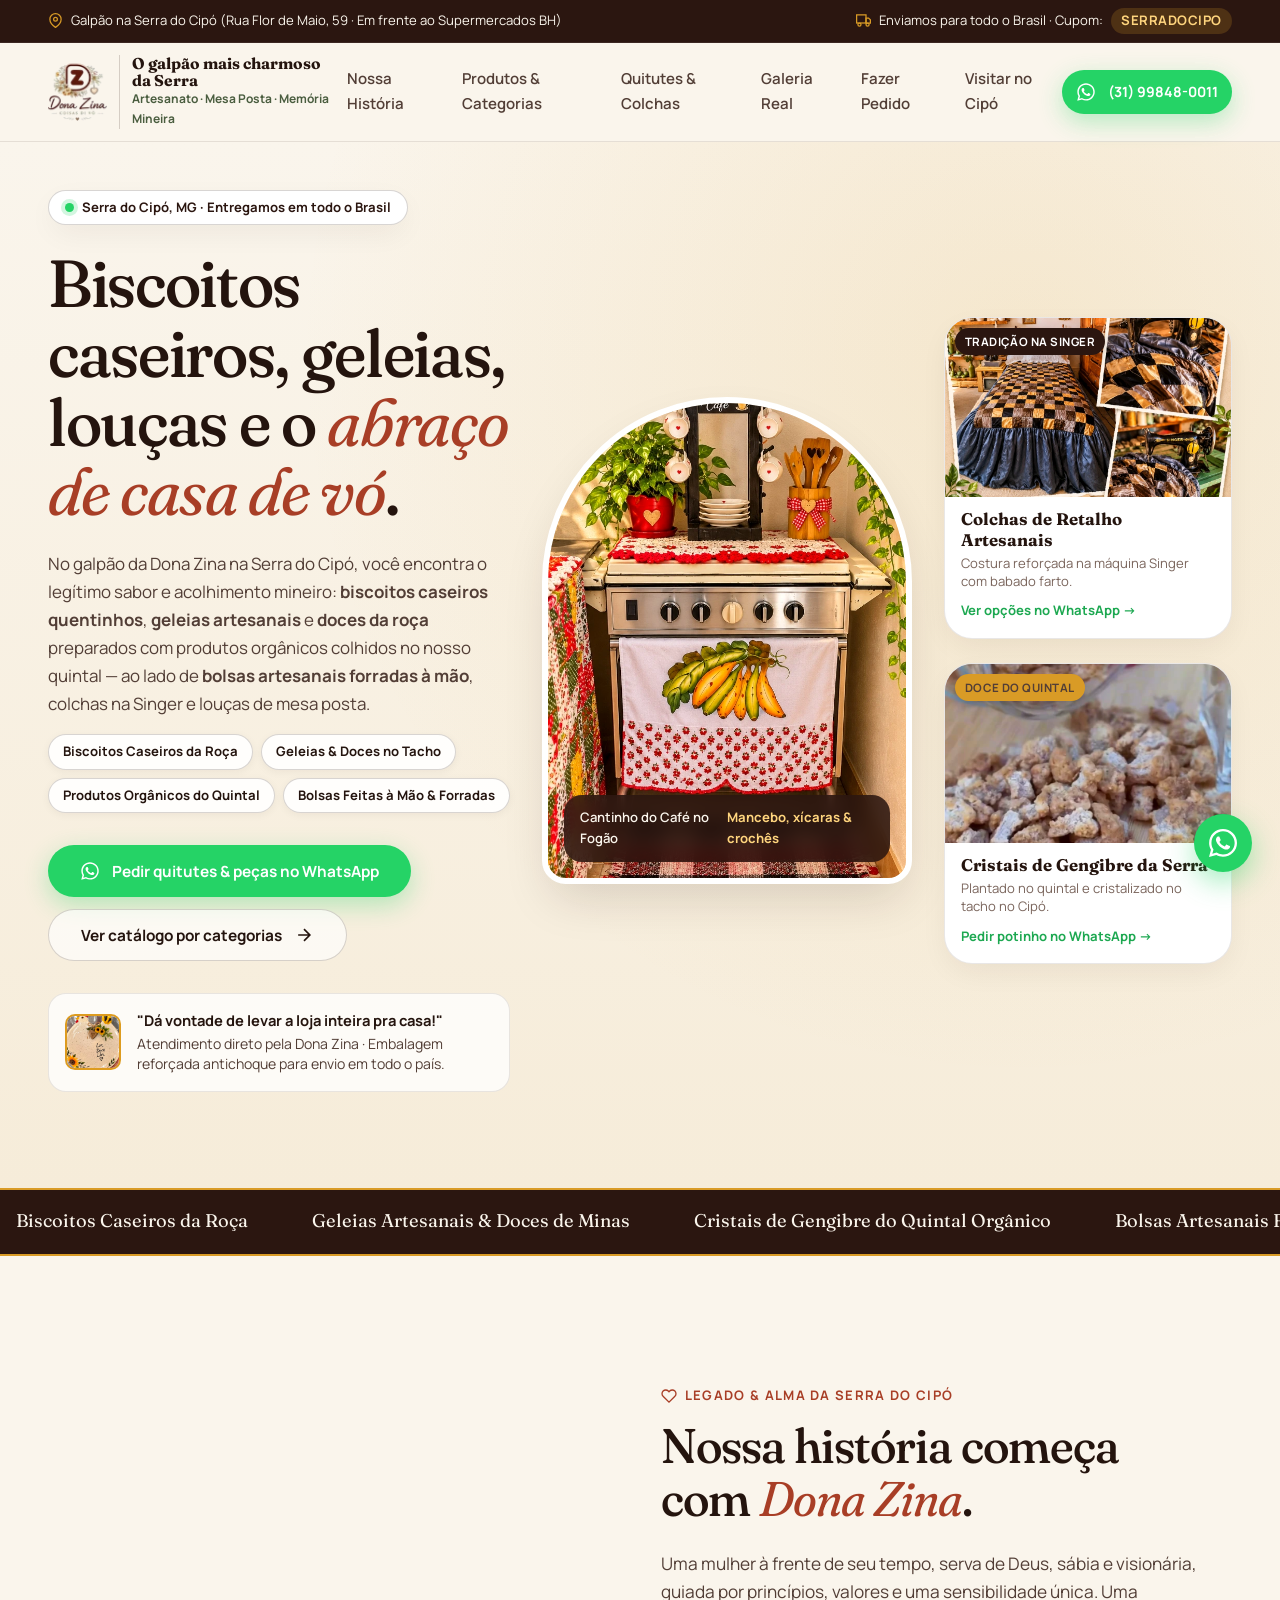
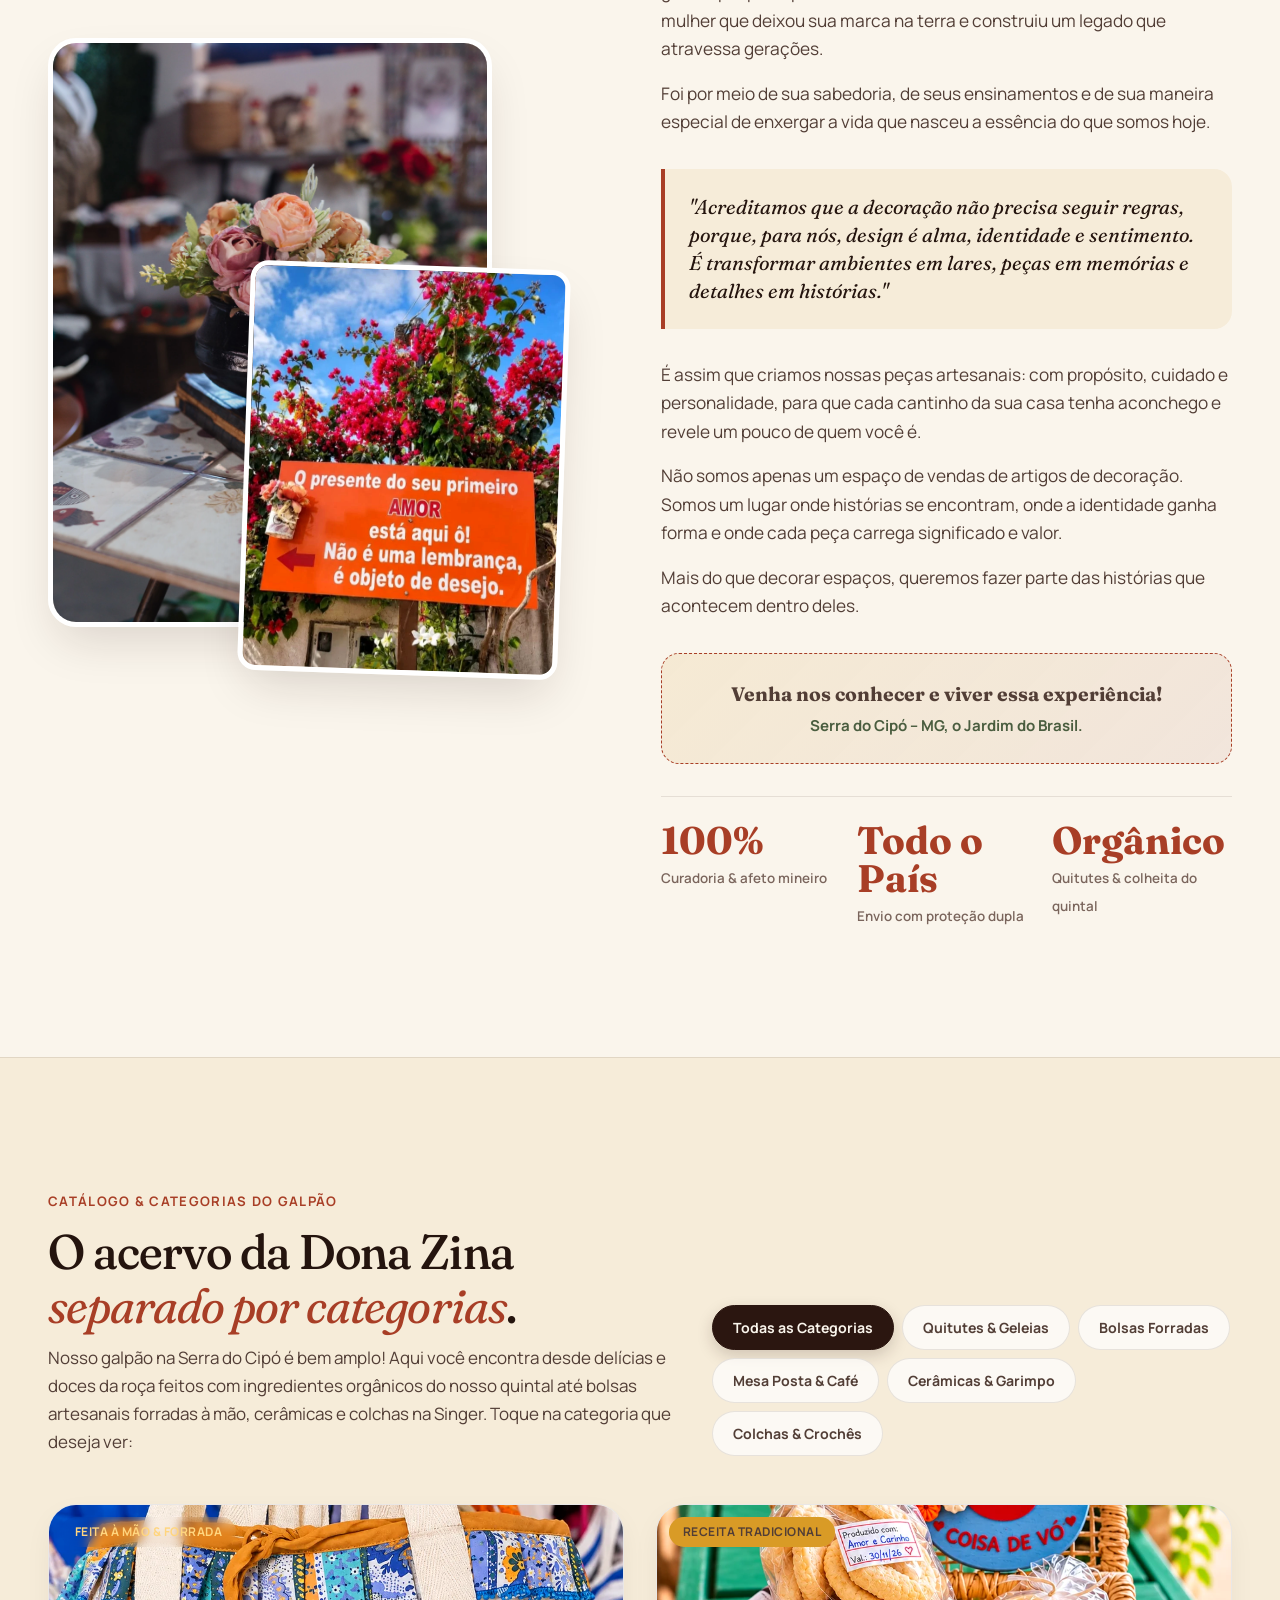
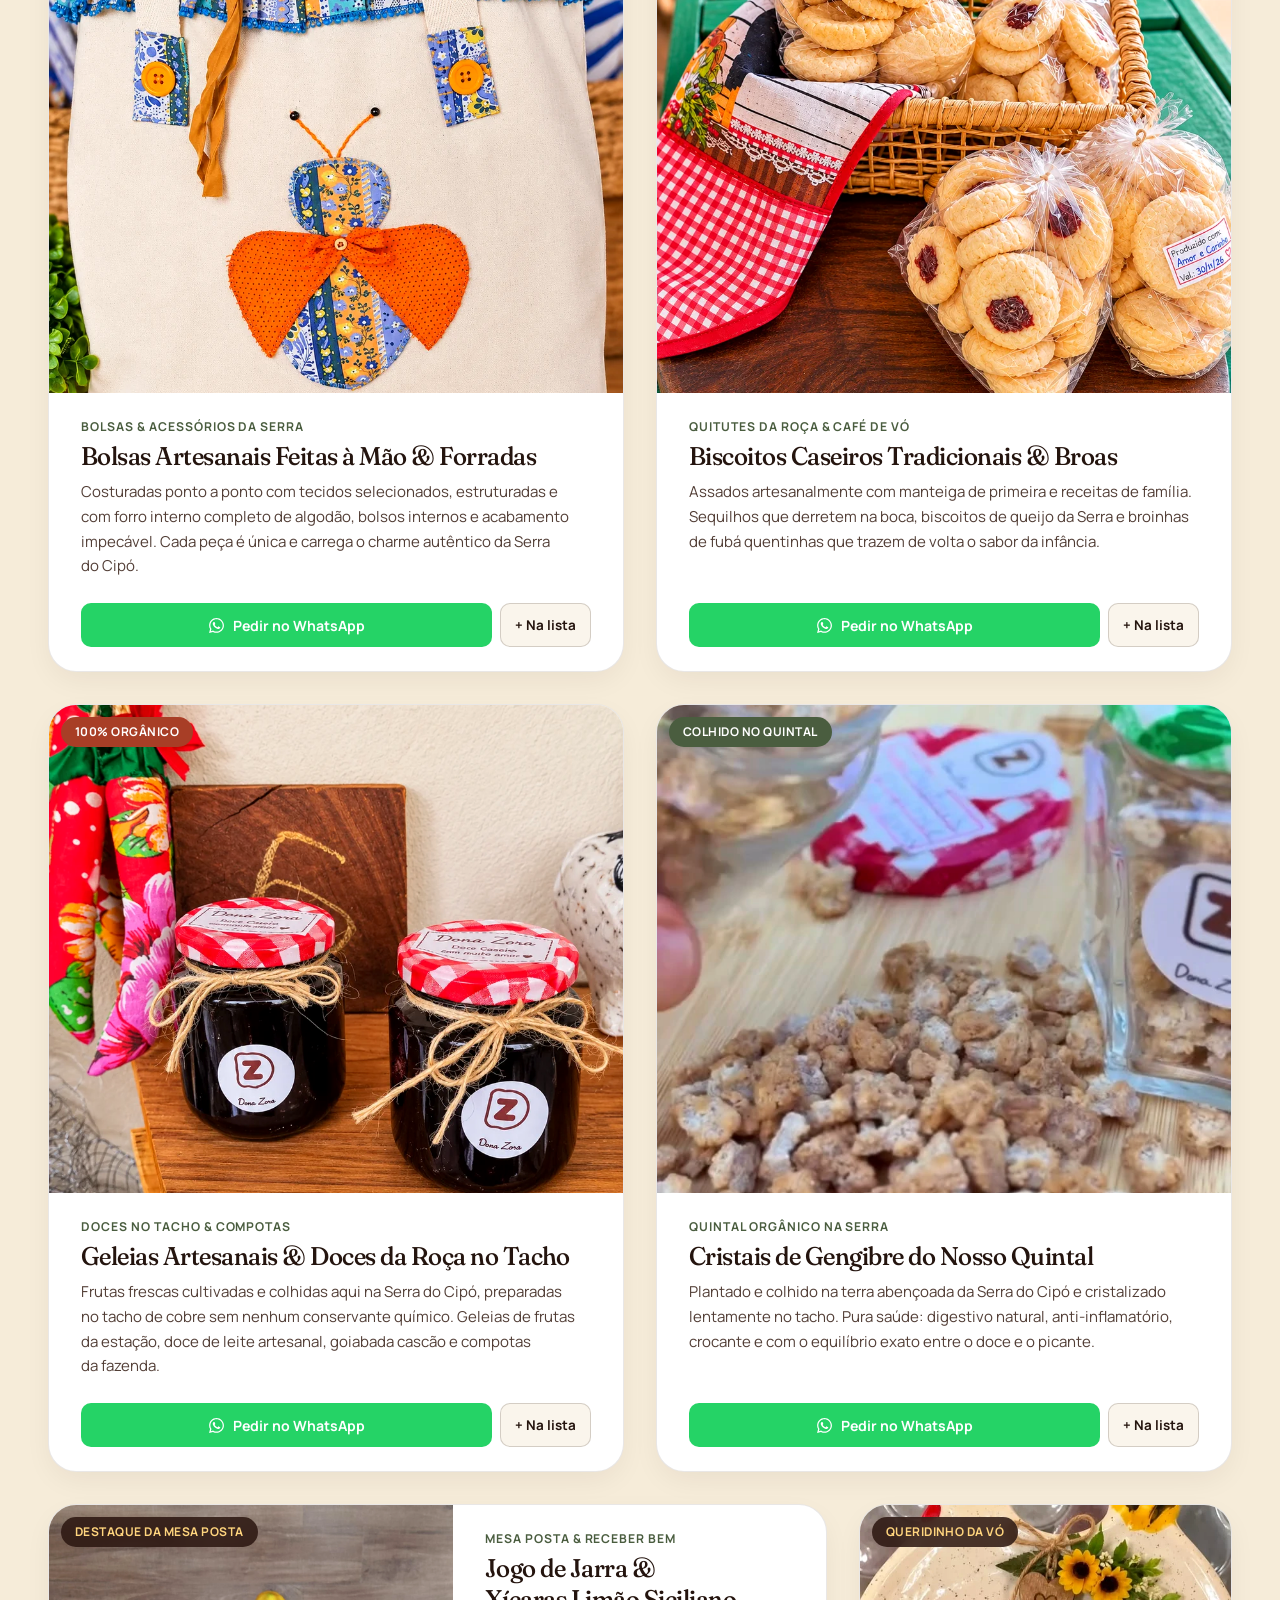
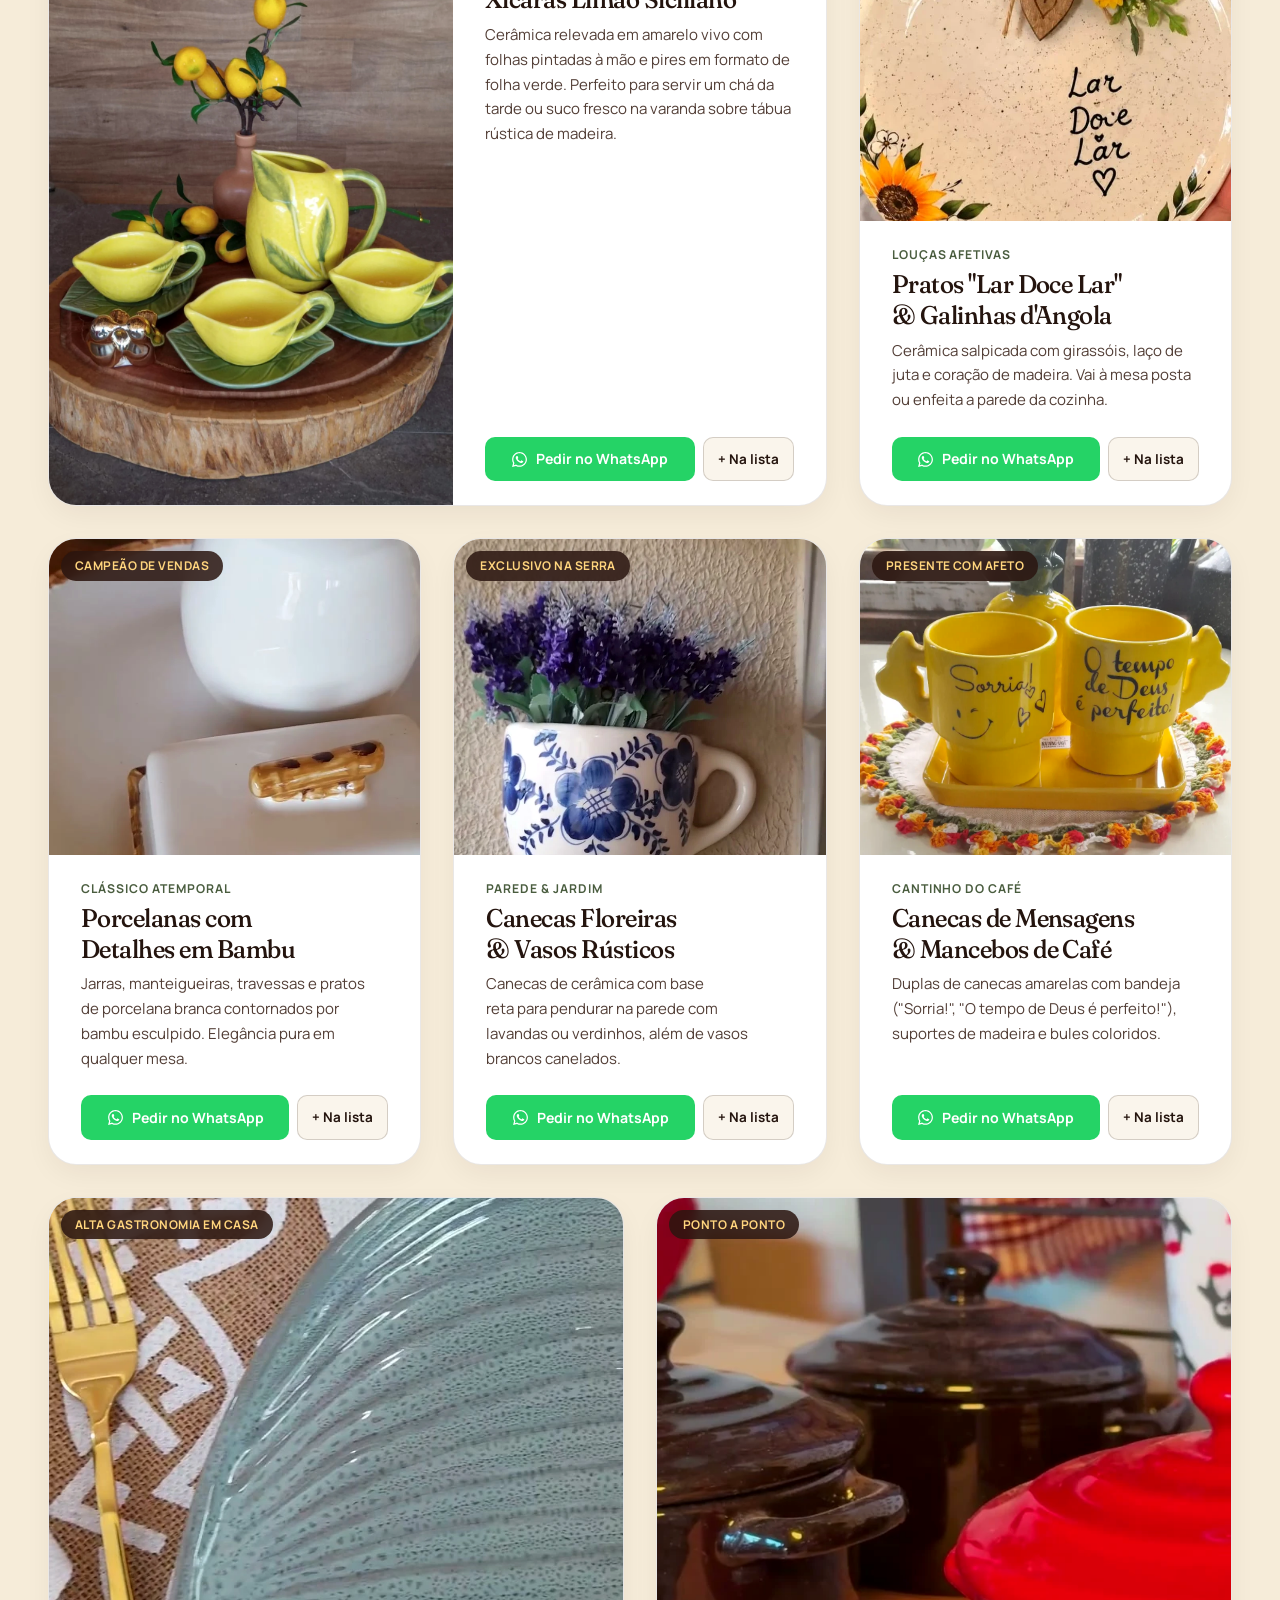
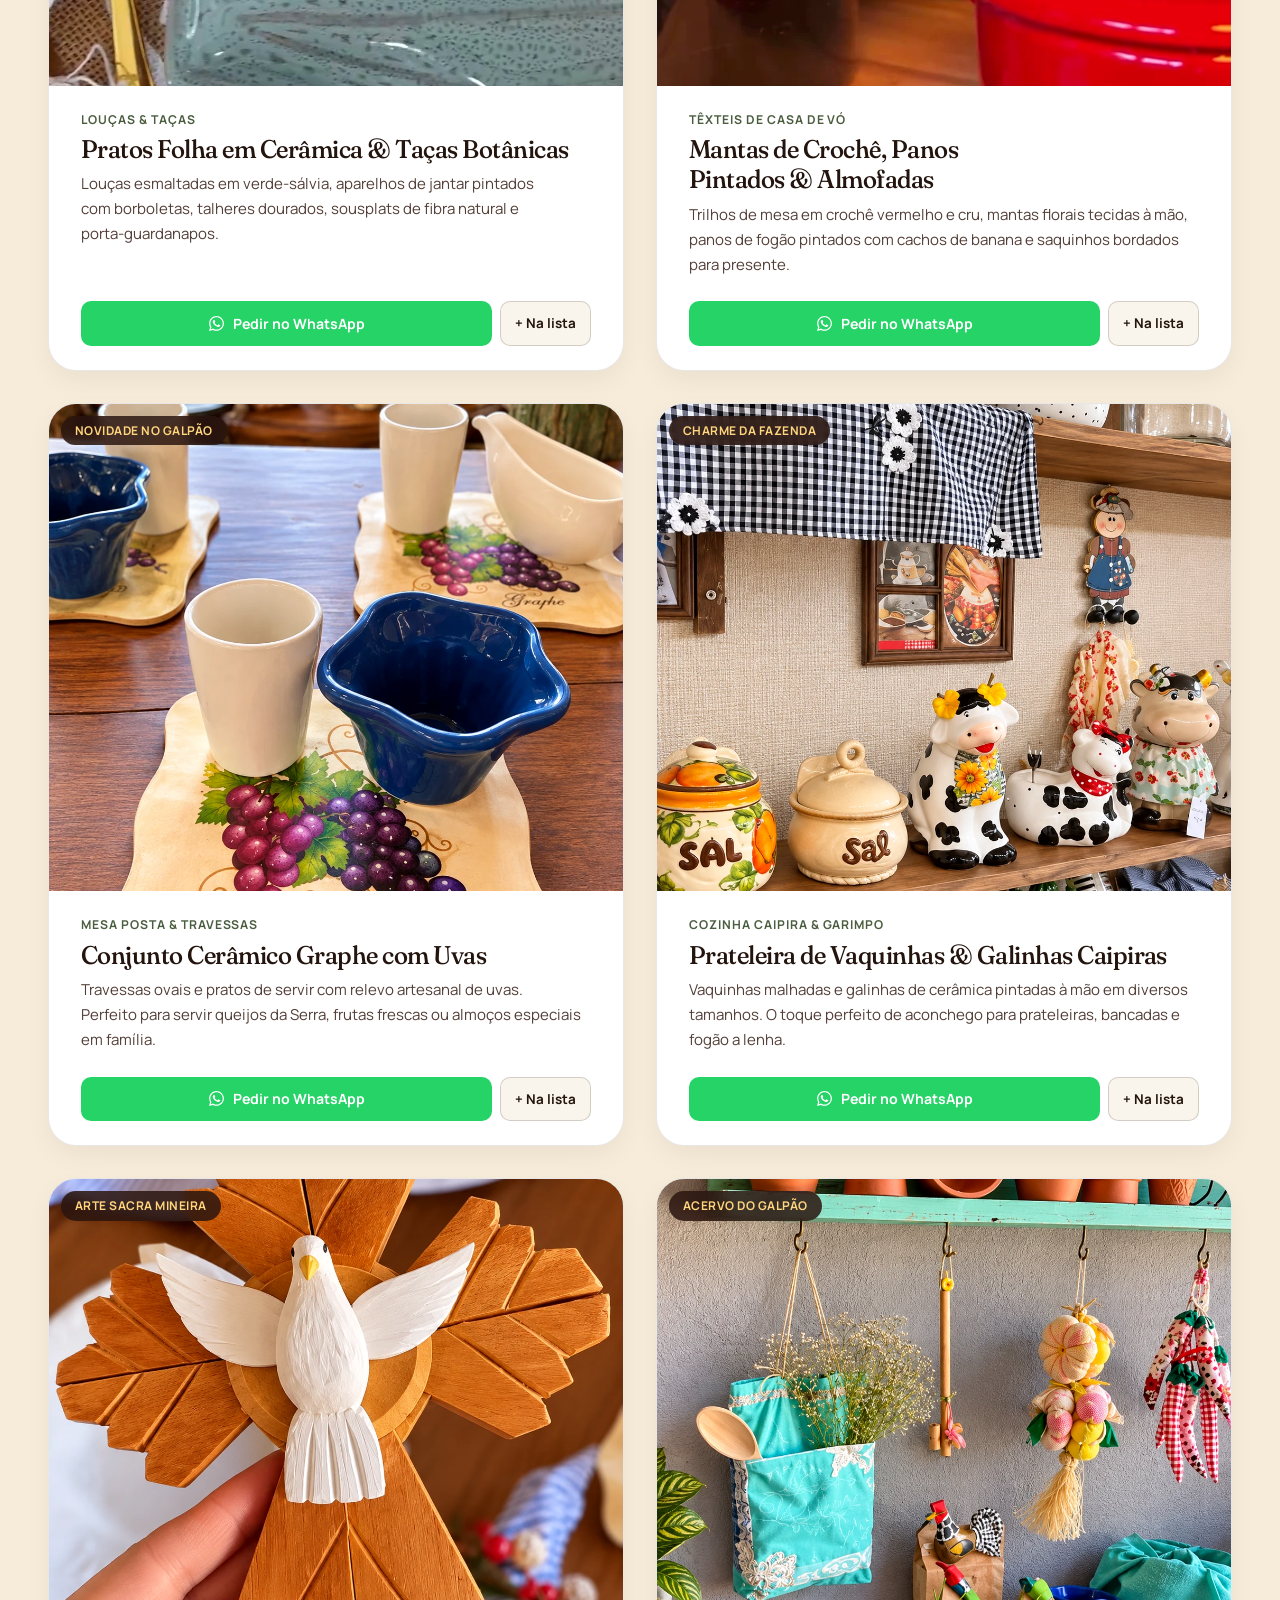
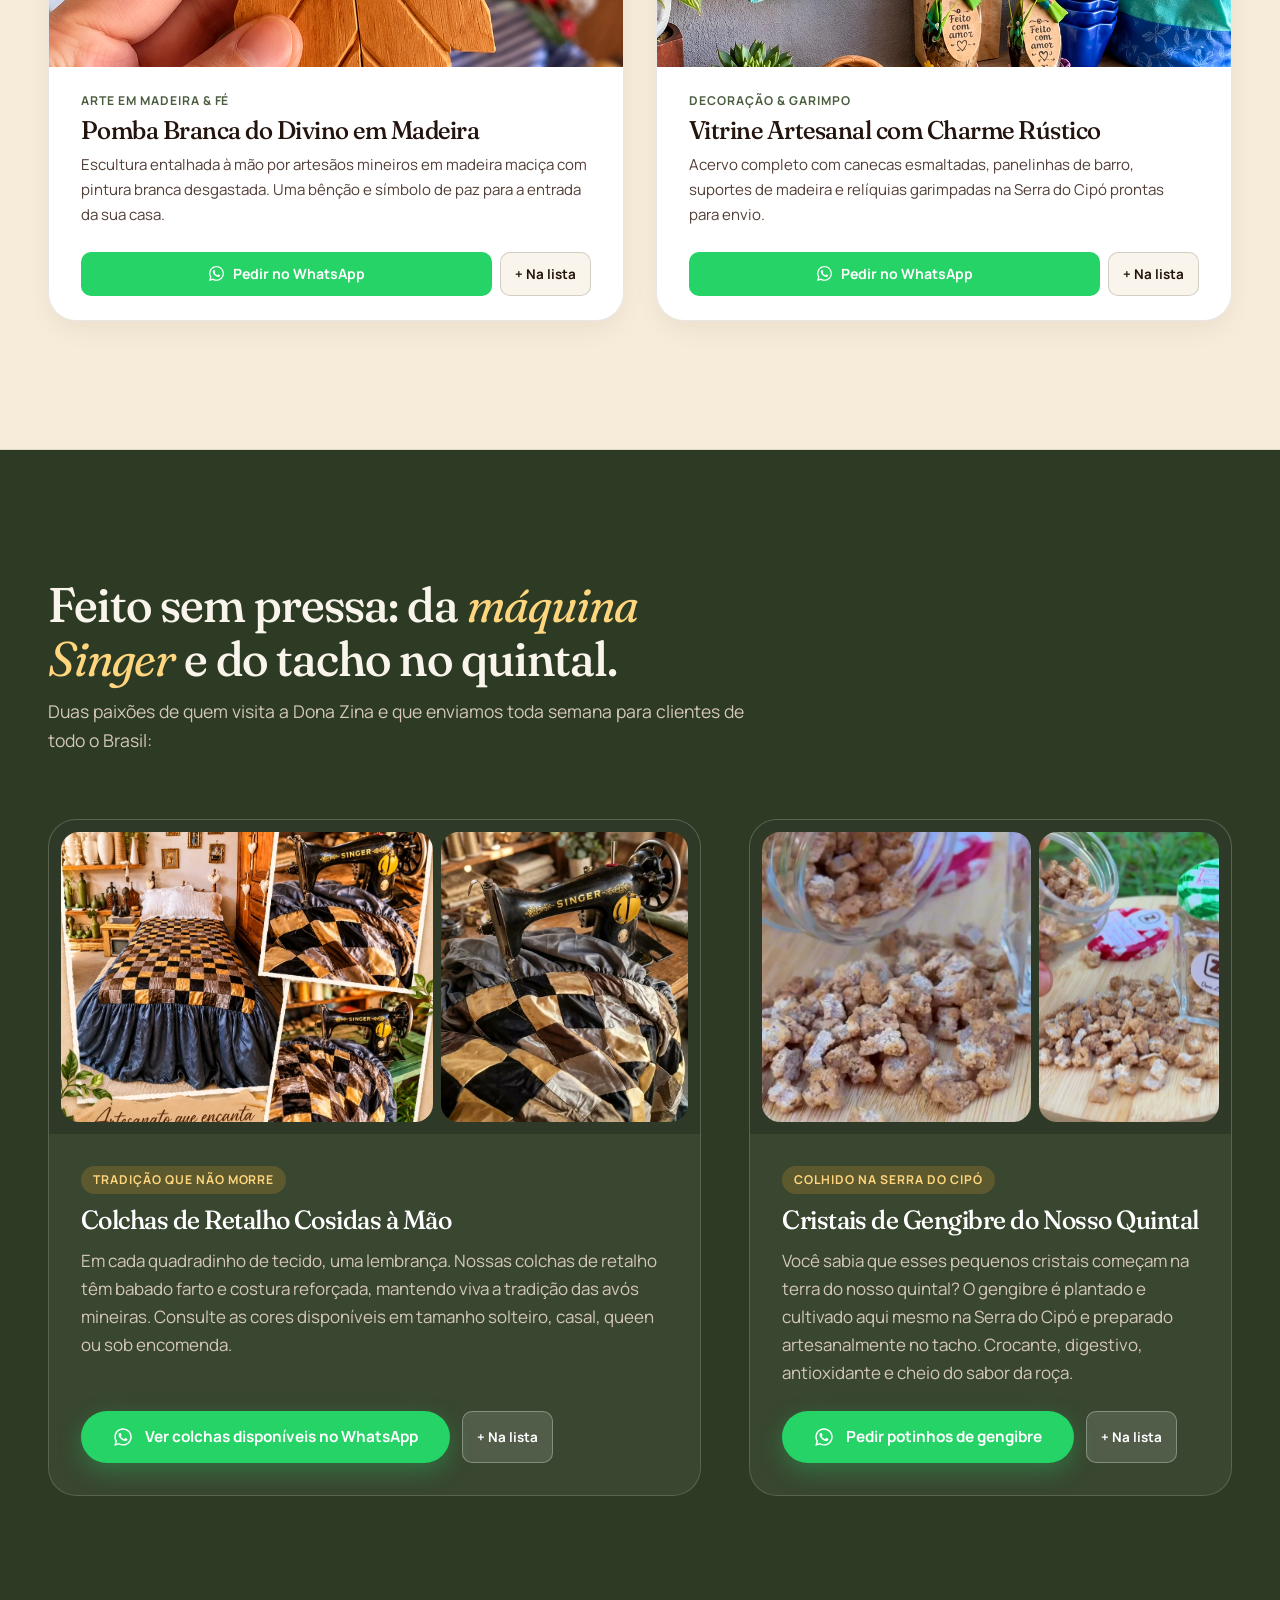
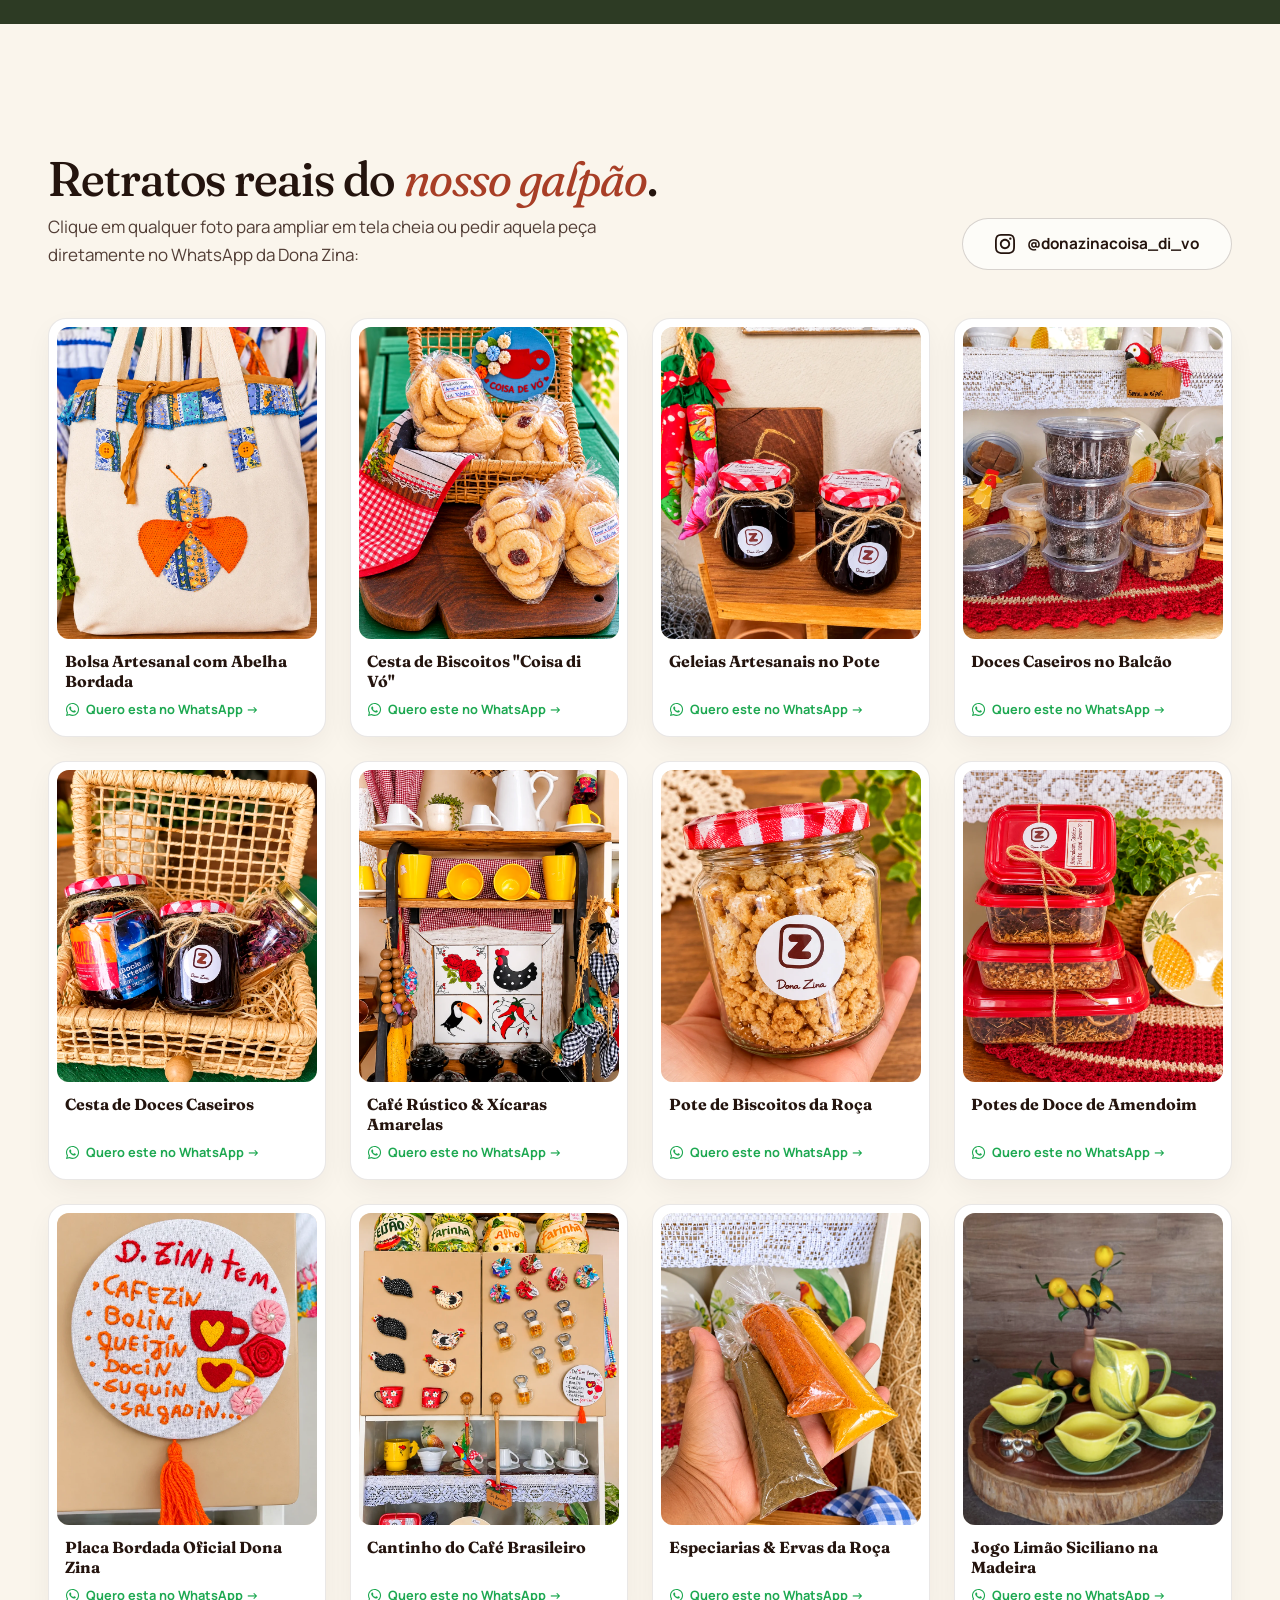
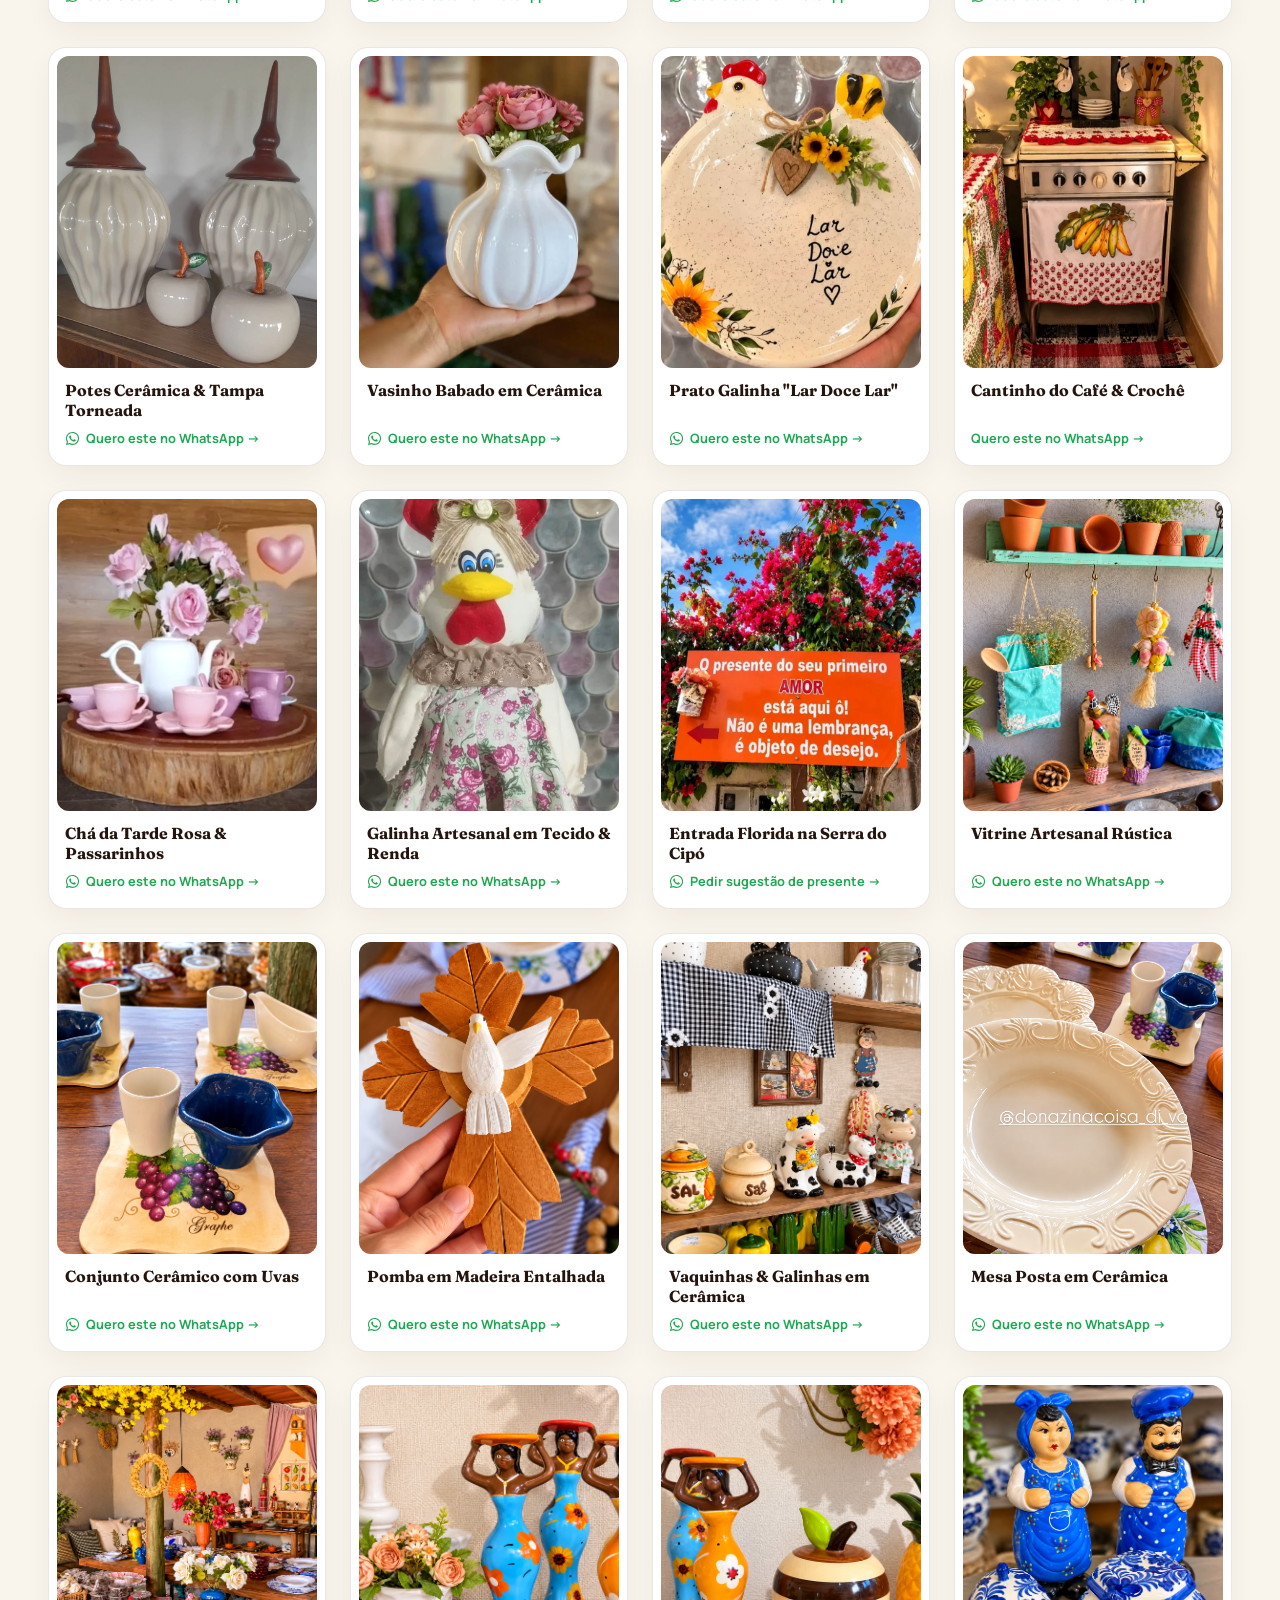
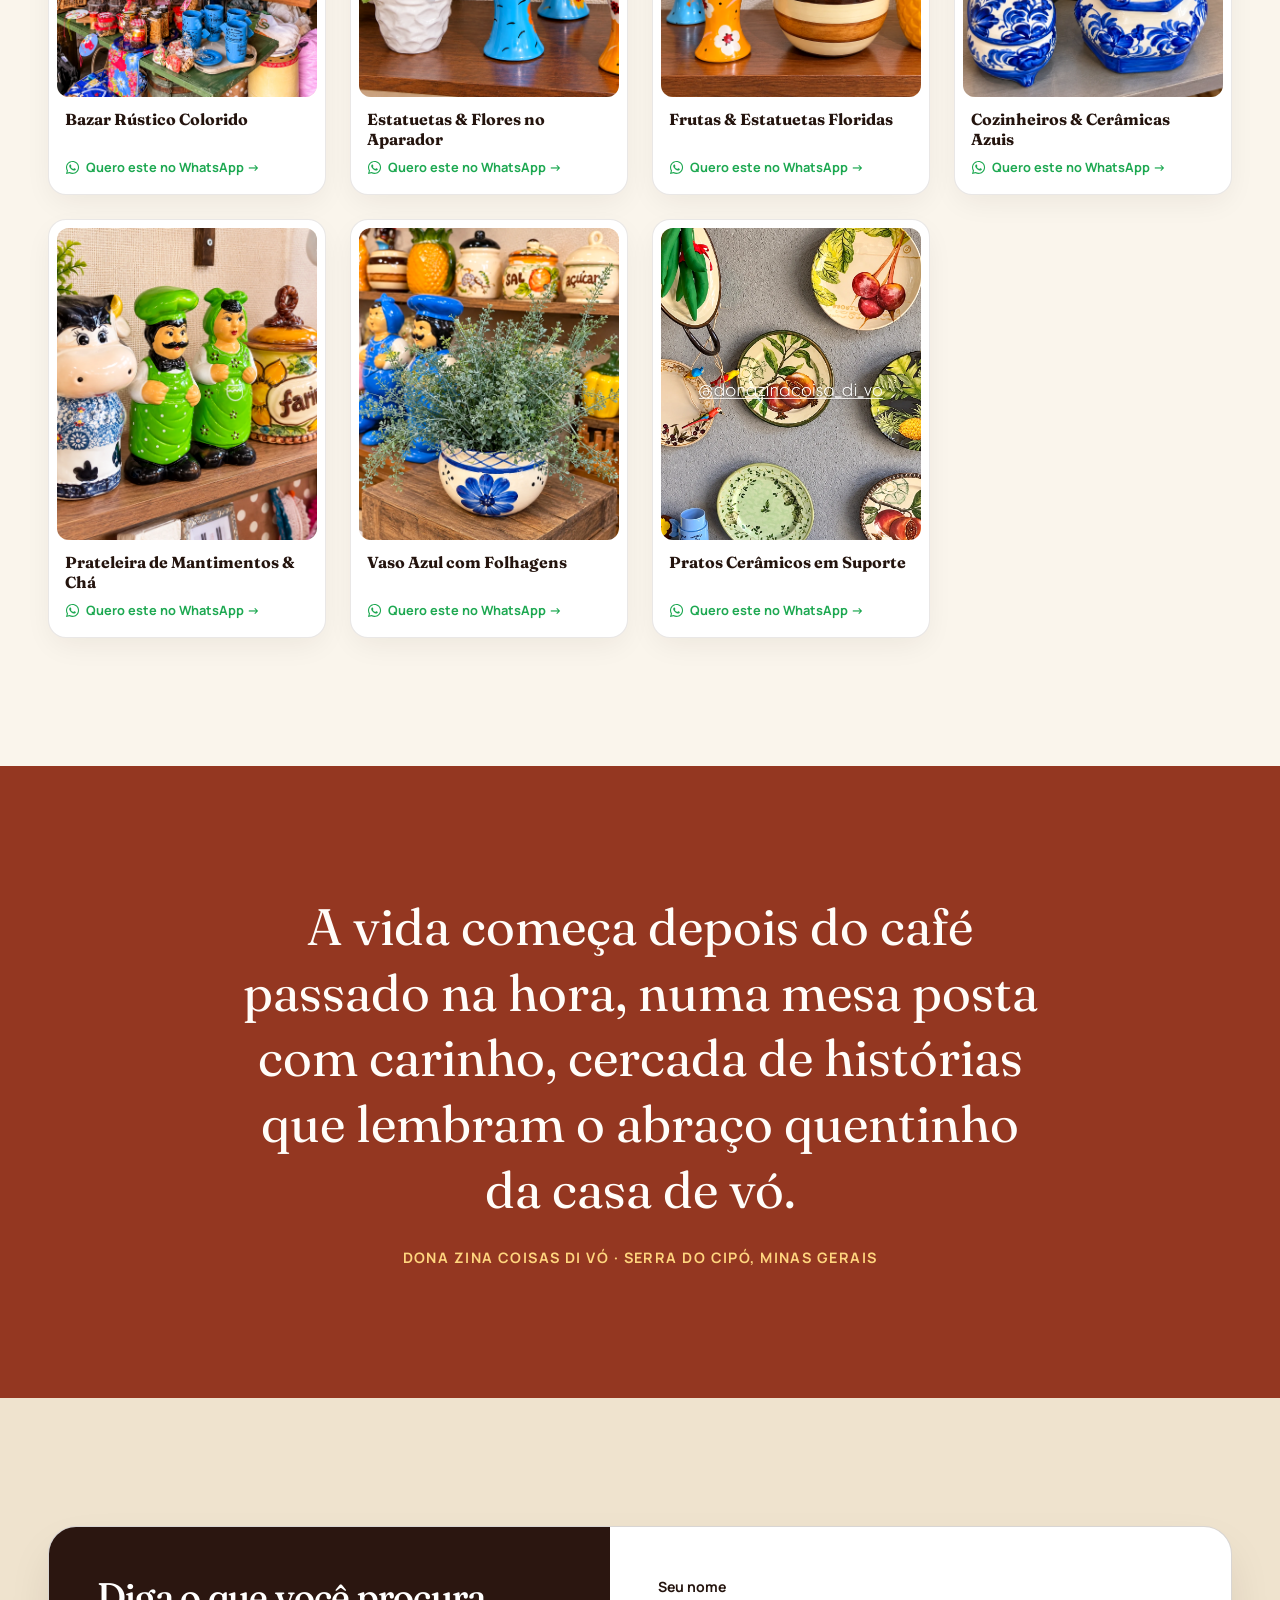
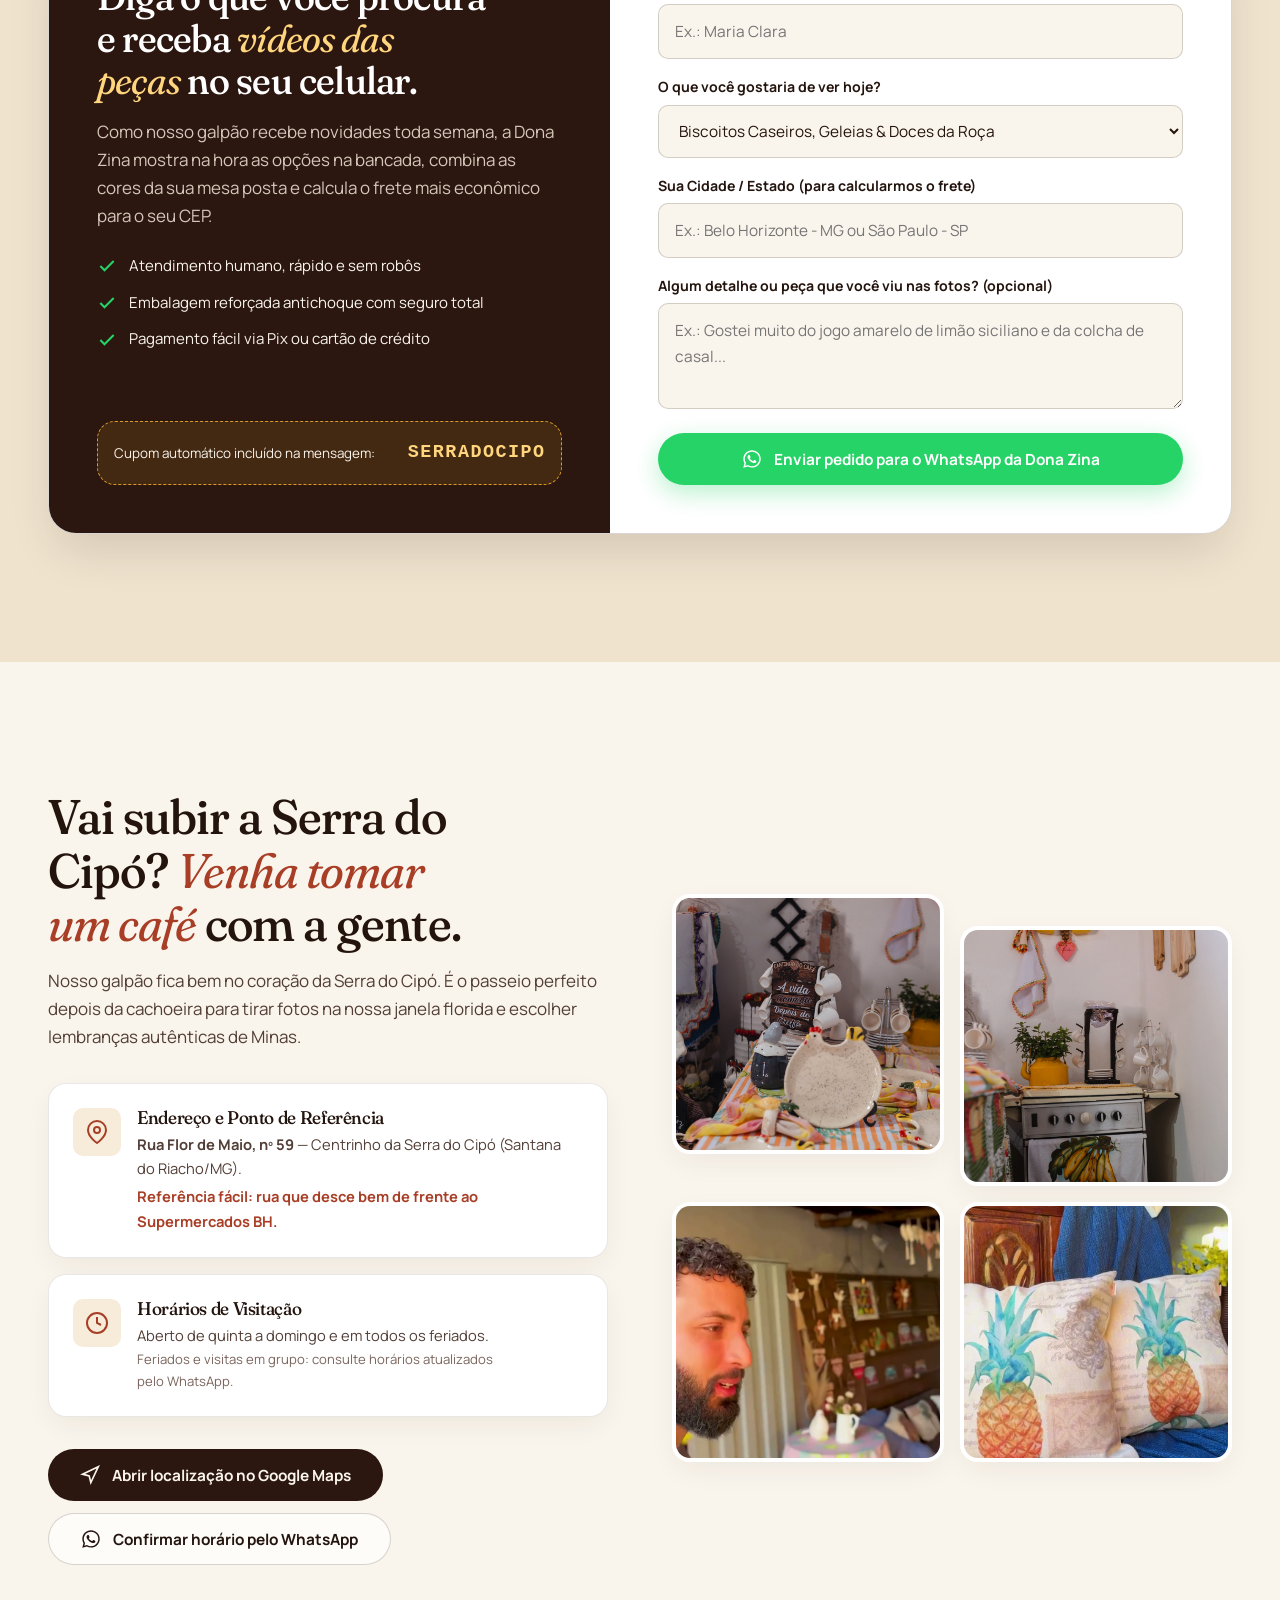
==== commit b8e0a5fa: "feat: adicionar fotos novas na galeria em pasta exclusiva novas, atualizar produtos reais e remover " ====
--- a/novo/index.html
+++ b/novo/index.html
@@ -193,10 +193,10 @@
 
           <!-- Destaques Imediatos de Entrada (Quitutes & Feito à Mão) -->
           <div class="hero-pantry-pills" aria-label="Especialidades do Galpão Dona Zina">
-            <span class="pantry-pill">🍪 Biscoitos Caseiros da Roça</span>
-            <span class="pantry-pill">🍯 Geleias & Doces no Tacho</span>
-            <span class="pantry-pill">🌱 Produtos Orgânicos do Quintal</span>
-            <span class="pantry-pill">👜 Bolsas Feitas à Mão & Forradas</span>
+            <span class="pantry-pill">Biscoitos Caseiros da Roça</span>
+            <span class="pantry-pill">Geleias & Doces no Tacho</span>
+            <span class="pantry-pill">Produtos Orgânicos do Quintal</span>
+            <span class="pantry-pill">Bolsas Feitas à Mão & Forradas</span>
           </div>
 
           <div class="hero-cta-stack">
@@ -419,11 +419,11 @@
 
           <div class="filter-pills" role="tablist" aria-label="Filtrar peças e quitutes por categoria">
             <button type="button" class="filter-pill active" data-filter="todos" role="tab" aria-selected="true">Todas as Categorias</button>
-            <button type="button" class="filter-pill" data-filter="quitutes" role="tab" aria-selected="false">🍪 Quitutes & Geleias</button>
-            <button type="button" class="filter-pill" data-filter="bolsas" role="tab" aria-selected="false">👜 Bolsas Forradas</button>
-            <button type="button" class="filter-pill" data-filter="mesa" role="tab" aria-selected="false">☕ Mesa Posta & Café</button>
-            <button type="button" class="filter-pill" data-filter="decor" role="tab" aria-selected="false">🏺 Cerâmicas & Garimpo</button>
-            <button type="button" class="filter-pill" data-filter="texteis" role="tab" aria-selected="false">🧵 Colchas & Crochês</button>
+            <button type="button" class="filter-pill" data-filter="quitutes" role="tab" aria-selected="false">Quitutes & Geleias</button>
+            <button type="button" class="filter-pill" data-filter="bolsas" role="tab" aria-selected="false">Bolsas Forradas</button>
+            <button type="button" class="filter-pill" data-filter="mesa" role="tab" aria-selected="false">Mesa Posta & Café</button>
+            <button type="button" class="filter-pill" data-filter="decor" role="tab" aria-selected="false">Cerâmicas & Garimpo</button>
+            <button type="button" class="filter-pill" data-filter="texteis" role="tab" aria-selected="false">Colchas & Crochês</button>
           </div>
         </div>
 
@@ -431,8 +431,8 @@
 
           <!-- Categoria: Bolsas Feitas à Mão & Forradas -->
           <article class="prod-card prod-span-6" data-category="bolsas">
-            <div class="prod-img-wrap" onclick="abrirLightbox('assets/img/bolsas-chapeus-artesanais.webp', 'Bolsas Artesanais Feitas à Mão e 100% Forradas com Chapéus')" style="cursor: pointer;">
-              <img src="assets/img/bolsas-chapeus-artesanais.webp" alt="Bolsas artesanais forradas feitas à mão em tecido e palha com chapéus de sol" width="600" height="440" loading="lazy">
+            <div class="prod-img-wrap" onclick="abrirLightbox('assets/img/novas/bolsa-artesanal-abelha-colorida.webp', 'Bolsa Artesanal Forrada com Abelha Colorida Bordada à Mão')" style="cursor: pointer;">
+              <img src="assets/img/novas/bolsa-artesanal-abelha-colorida.webp" alt="Bolsa artesanal forrada com abelha colorida bordada à mão e acabamento rústico" width="600" height="440" loading="lazy">
               <span class="prod-badge" style="background-color: var(--color-coffee); color: #FFD57E;">Feita à Mão & Forrada</span>
             </div>
             <div class="prod-body">
@@ -457,8 +457,8 @@
 
           <!-- Categoria: Biscoitos Caseiros da Roça -->
           <article class="prod-card prod-span-6" data-category="quitutes">
-            <div class="prod-img-wrap" onclick="abrirLightbox('assets/img/espaco-loja-4.webp', 'Quitutes e Biscoitos Caseiros Assados no Galpão da Dona Zina')" style="cursor: pointer;">
-              <img src="assets/img/espaco-loja-4.webp" alt="Cantinho acolhedor do galpão com delícias, bule e quitutes de roça" width="600" height="440" loading="lazy">
+            <div class="prod-img-wrap" onclick="abrirLightbox('assets/img/novas/cesta-biscoitos-coisa-de-vo.webp', 'Cesta de Biscoitos Caseiros Coisa di Vó')" style="cursor: pointer;">
+              <img src="assets/img/novas/cesta-biscoitos-coisa-de-vo.webp" alt="Cesta de biscoitos caseiros quentinhos da Dona Zina com placa Coisa di Vó" width="600" height="440" loading="lazy">
               <span class="prod-badge" style="background-color: var(--color-gold); color: var(--color-coffee);">Receita Tradicional</span>
             </div>
             <div class="prod-body">
@@ -483,8 +483,8 @@
 
           <!-- Categoria: Geleias Artesanais & Doces da Roça -->
           <article class="prod-card prod-span-6" data-category="quitutes">
-            <div class="prod-img-wrap" onclick="abrirLightbox('assets/img/estatuetas-floridas-frutas.webp', 'Geleias Artesanais e Doces Feitos no Tacho de Cobre')" style="cursor: pointer;">
-              <img src="assets/img/estatuetas-floridas-frutas.webp" alt="Frutas e doces artesanais da roça na composição do galpão" width="600" height="440" loading="lazy">
+            <div class="prod-img-wrap" onclick="abrirLightbox('assets/img/novas/geleia-artesanal-dona-zina.webp', 'Geleias Artesanais Dona Zina Feitas com Frutas da Serra')" style="cursor: pointer;">
+              <img src="assets/img/novas/geleia-artesanal-dona-zina.webp" alt="Potes de geleias artesanais Dona Zina feitas no tacho com frutas da Serra do Cipó" width="600" height="440" loading="lazy">
               <span class="prod-badge" style="background-color: var(--color-terracotta); color: #FFFFFF;">100% Orgânico</span>
             </div>
             <div class="prod-body">
@@ -913,6 +913,183 @@
         </div>
 
         <div class="portfolio-masonry">
+
+          <!-- Novas Fotos Exclusivas do Galpão: Bolsas, Quitutes, Doces e Café -->
+          <article class="portfolio-item">
+            <div class="portfolio-thumb" onclick="abrirLightbox('assets/img/novas/bolsa-artesanal-abelha-colorida.webp', 'Bolsa Artesanal Forrada com Abelha Colorida Bordada à Mão')">
+              <img src="assets/img/novas/bolsa-artesanal-abelha-colorida.webp" alt="Bolsa artesanal forrada com abelha colorida bordada à mão" width="400" height="533" loading="lazy">
+              <span class="portfolio-zoom-hint" aria-hidden="true">
+                <svg viewBox="0 0 24 24" fill="none" stroke="currentColor" stroke-width="2" width="16" height="16"><circle cx="11" cy="11" r="8"/><line x1="21" y1="21" x2="16.65" y2="16.65"/><line x1="11" y1="8" x2="11" y2="14"/><line x1="8" y1="11" x2="14" y2="11"/></svg>
+              </span>
+            </div>
+            <div class="portfolio-caption">
+              <strong>Bolsa Artesanal com Abelha Bordada</strong>
+              <button type="button" class="portfolio-ask-link" onclick="pedirPecaWhatsApp('Bolsa Artesanal Forrada com Abelha Colorida')">
+                <svg viewBox="0 0 448 512" fill="currentColor" aria-hidden="true"><path d="M380.9 97.1C339 55.1 283.2 32 223.9 32c-122.4 0-222 99.6-222 222 0 39.1 10.2 77.3 29.6 111L0 480l117.7-30.9c32.4 17.7 68.9 27 106.1 27h.1c122.3 0 224.1-99.6 224.1-222 0-59.3-25.2-115-67.1-157zm-157 341.6c-33.2 0-65.7-8.9-94-25.7l-6.7-4-69.8 18.3L72 359.2l-4.4-7c-18.5-29.4-28.2-63.3-28.2-98.2 0-101.7 82.8-184.5 184.6-184.5 49.3 0 95.6 19.2 130.4 54.1 34.8 34.9 56.2 81.2 56.1 130.5 0 101.8-84.9 184.6-186.6 184.6zm101.2-138.2c-5.5-2.8-32.8-16.2-37.9-18-5.1-1.9-8.8-2.8-12.5 2.8-3.7 5.6-14.3 18-17.6 21.8-3.2 3.7-6.5 4.2-12 1.4-32.6-16.3-54-29.1-75.5-66-5.7-9.8 5.7-9.1 16.3-30.3 1.8-3.7.9-6.9-.5-9.7-1.4-2.8-12.5-30.1-17.1-41.2-4.5-10.8-9.1-9.3-12.5-9.5-3.2-.2-6.9-.2-10.6-.2-3.7 0-9.7 1.4-14.8 6.9-5.1 5.6-19.4 19-19.4 46.3 0 27.3 19.9 53.7 22.6 57.4 2.8 3.7 39.1 59.7 94.8 83.8 35.2 15.2 49 16.5 66.6 13.9 10.7-1.6 32.8-13.4 37.4-26.4 4.6-13 4.6-24.1 3.2-26.4-1.3-2.5-5-3.9-10.5-6.6z"/></svg>
+                <span>Quero esta no WhatsApp &rarr;</span>
+              </button>
+            </div>
+          </article>
+
+          <article class="portfolio-item">
+            <div class="portfolio-thumb" onclick="abrirLightbox('assets/img/novas/cesta-biscoitos-coisa-de-vo.webp', 'Cesta de Biscoitos Caseiros Quentinhos Coisa di Vó')">
+              <img src="assets/img/novas/cesta-biscoitos-coisa-de-vo.webp" alt="Cesta de biscoitos artesanais com placa Coisa di Vó" width="400" height="533" loading="lazy">
+              <span class="portfolio-zoom-hint" aria-hidden="true">
+                <svg viewBox="0 0 24 24" fill="none" stroke="currentColor" stroke-width="2" width="16" height="16"><circle cx="11" cy="11" r="8"/><line x1="21" y1="21" x2="16.65" y2="16.65"/><line x1="11" y1="8" x2="11" y2="14"/><line x1="8" y1="11" x2="14" y2="11"/></svg>
+              </span>
+            </div>
+            <div class="portfolio-caption">
+              <strong>Cesta de Biscoitos "Coisa di Vó"</strong>
+              <button type="button" class="portfolio-ask-link" onclick="pedirPecaWhatsApp('Cesta de Biscoitos Caseiros Coisa di Vó')">
+                <svg viewBox="0 0 448 512" fill="currentColor" aria-hidden="true"><path d="M380.9 97.1C339 55.1 283.2 32 223.9 32c-122.4 0-222 99.6-222 222 0 39.1 10.2 77.3 29.6 111L0 480l117.7-30.9c32.4 17.7 68.9 27 106.1 27h.1c122.3 0 224.1-99.6 224.1-222 0-59.3-25.2-115-67.1-157zm-157 341.6c-33.2 0-65.7-8.9-94-25.7l-6.7-4-69.8 18.3L72 359.2l-4.4-7c-18.5-29.4-28.2-63.3-28.2-98.2 0-101.7 82.8-184.5 184.6-184.5 49.3 0 95.6 19.2 130.4 54.1 34.8 34.9 56.2 81.2 56.1 130.5 0 101.8-84.9 184.6-186.6 184.6zm101.2-138.2c-5.5-2.8-32.8-16.2-37.9-18-5.1-1.9-8.8-2.8-12.5 2.8-3.7 5.6-14.3 18-17.6 21.8-3.2 3.7-6.5 4.2-12 1.4-32.6-16.3-54-29.1-75.5-66-5.7-9.8 5.7-9.1 16.3-30.3 1.8-3.7.9-6.9-.5-9.7-1.4-2.8-12.5-30.1-17.1-41.2-4.5-10.8-9.1-9.3-12.5-9.5-3.2-.2-6.9-.2-10.6-.2-3.7 0-9.7 1.4-14.8 6.9-5.1 5.6-19.4 19-19.4 46.3 0 27.3 19.9 53.7 22.6 57.4 2.8 3.7 39.1 59.7 94.8 83.8 35.2 15.2 49 16.5 66.6 13.9 10.7-1.6 32.8-13.4 37.4-26.4 4.6-13 4.6-24.1 3.2-26.4-1.3-2.5-5-3.9-10.5-6.6z"/></svg>
+                <span>Quero este no WhatsApp &rarr;</span>
+              </button>
+            </div>
+          </article>
+
+          <article class="portfolio-item">
+            <div class="portfolio-thumb" onclick="abrirLightbox('assets/img/novas/geleia-artesanal-dona-zina.webp', 'Geleias Artesanais Dona Zina Feitas na Serra')">
+              <img src="assets/img/novas/geleia-artesanal-dona-zina.webp" alt="Potes de geleias artesanais Dona Zina feitas no tacho" width="400" height="533" loading="lazy">
+              <span class="portfolio-zoom-hint" aria-hidden="true">
+                <svg viewBox="0 0 24 24" fill="none" stroke="currentColor" stroke-width="2" width="16" height="16"><circle cx="11" cy="11" r="8"/><line x1="21" y1="21" x2="16.65" y2="16.65"/><line x1="11" y1="8" x2="11" y2="14"/><line x1="8" y1="11" x2="14" y2="11"/></svg>
+              </span>
+            </div>
+            <div class="portfolio-caption">
+              <strong>Geleias Artesanais no Pote</strong>
+              <button type="button" class="portfolio-ask-link" onclick="pedirPecaWhatsApp('Geleias Artesanais no Pote da Dona Zina')">
+                <svg viewBox="0 0 448 512" fill="currentColor" aria-hidden="true"><path d="M380.9 97.1C339 55.1 283.2 32 223.9 32c-122.4 0-222 99.6-222 222 0 39.1 10.2 77.3 29.6 111L0 480l117.7-30.9c32.4 17.7 68.9 27 106.1 27h.1c122.3 0 224.1-99.6 224.1-222 0-59.3-25.2-115-67.1-157zm-157 341.6c-33.2 0-65.7-8.9-94-25.7l-6.7-4-69.8 18.3L72 359.2l-4.4-7c-18.5-29.4-28.2-63.3-28.2-98.2 0-101.7 82.8-184.5 184.6-184.5 49.3 0 95.6 19.2 130.4 54.1 34.8 34.9 56.2 81.2 56.1 130.5 0 101.8-84.9 184.6-186.6 184.6zm101.2-138.2c-5.5-2.8-32.8-16.2-37.9-18-5.1-1.9-8.8-2.8-12.5 2.8-3.7 5.6-14.3 18-17.6 21.8-3.2 3.7-6.5 4.2-12 1.4-32.6-16.3-54-29.1-75.5-66-5.7-9.8 5.7-9.1 16.3-30.3 1.8-3.7.9-6.9-.5-9.7-1.4-2.8-12.5-30.1-17.1-41.2-4.5-10.8-9.1-9.3-12.5-9.5-3.2-.2-6.9-.2-10.6-.2-3.7 0-9.7 1.4-14.8 6.9-5.1 5.6-19.4 19-19.4 46.3 0 27.3 19.9 53.7 22.6 57.4 2.8 3.7 39.1 59.7 94.8 83.8 35.2 15.2 49 16.5 66.6 13.9 10.7-1.6 32.8-13.4 37.4-26.4 4.6-13 4.6-24.1 3.2-26.4-1.3-2.5-5-3.9-10.5-6.6z"/></svg>
+                <span>Quero este no WhatsApp &rarr;</span>
+              </button>
+            </div>
+          </article>
+
+          <article class="portfolio-item">
+            <div class="portfolio-thumb" onclick="abrirLightbox('assets/img/novas/doces-caseiros-balcao-rustico.webp', 'Doces Caseiros em Potes de Vidro no Balcão Rústico')">
+              <img src="assets/img/novas/doces-caseiros-balcao-rustico.webp" alt="Doces caseiros em potes de vidro no balcão rústico da Dona Zina" width="400" height="533" loading="lazy">
+              <span class="portfolio-zoom-hint" aria-hidden="true">
+                <svg viewBox="0 0 24 24" fill="none" stroke="currentColor" stroke-width="2" width="16" height="16"><circle cx="11" cy="11" r="8"/><line x1="21" y1="21" x2="16.65" y2="16.65"/><line x1="11" y1="8" x2="11" y2="14"/><line x1="8" y1="11" x2="14" y2="11"/></svg>
+              </span>
+            </div>
+            <div class="portfolio-caption">
+              <strong>Doces Caseiros no Balcão</strong>
+              <button type="button" class="portfolio-ask-link" onclick="pedirPecaWhatsApp('Doces Caseiros no Balcão Rústico da Dona Zina')">
+                <svg viewBox="0 0 448 512" fill="currentColor" aria-hidden="true"><path d="M380.9 97.1C339 55.1 283.2 32 223.9 32c-122.4 0-222 99.6-222 222 0 39.1 10.2 77.3 29.6 111L0 480l117.7-30.9c32.4 17.7 68.9 27 106.1 27h.1c122.3 0 224.1-99.6 224.1-222 0-59.3-25.2-115-67.1-157zm-157 341.6c-33.2 0-65.7-8.9-94-25.7l-6.7-4-69.8 18.3L72 359.2l-4.4-7c-18.5-29.4-28.2-63.3-28.2-98.2 0-101.7 82.8-184.5 184.6-184.5 49.3 0 95.6 19.2 130.4 54.1 34.8 34.9 56.2 81.2 56.1 130.5 0 101.8-84.9 184.6-186.6 184.6zm101.2-138.2c-5.5-2.8-32.8-16.2-37.9-18-5.1-1.9-8.8-2.8-12.5 2.8-3.7 5.6-14.3 18-17.6 21.8-3.2 3.7-6.5 4.2-12 1.4-32.6-16.3-54-29.1-75.5-66-5.7-9.8 5.7-9.1 16.3-30.3 1.8-3.7.9-6.9-.5-9.7-1.4-2.8-12.5-30.1-17.1-41.2-4.5-10.8-9.1-9.3-12.5-9.5-3.2-.2-6.9-.2-10.6-.2-3.7 0-9.7 1.4-14.8 6.9-5.1 5.6-19.4 19-19.4 46.3 0 27.3 19.9 53.7 22.6 57.4 2.8 3.7 39.1 59.7 94.8 83.8 35.2 15.2 49 16.5 66.6 13.9 10.7-1.6 32.8-13.4 37.4-26.4 4.6-13 4.6-24.1 3.2-26.4-1.3-2.5-5-3.9-10.5-6.6z"/></svg>
+                <span>Quero este no WhatsApp &rarr;</span>
+              </button>
+            </div>
+          </article>
+
+          <article class="portfolio-item">
+            <div class="portfolio-thumb" onclick="abrirLightbox('assets/img/novas/cesta-artesanal-doces-caseiros.webp', 'Cesta Artesanal de Doces Caseiros da Roça')">
+              <img src="assets/img/novas/cesta-artesanal-doces-caseiros.webp" alt="Cesta artesanal com doces caseiros da roça e fitas" width="400" height="533" loading="lazy">
+              <span class="portfolio-zoom-hint" aria-hidden="true">
+                <svg viewBox="0 0 24 24" fill="none" stroke="currentColor" stroke-width="2" width="16" height="16"><circle cx="11" cy="11" r="8"/><line x1="21" y1="21" x2="16.65" y2="16.65"/><line x1="11" y1="8" x2="11" y2="14"/><line x1="8" y1="11" x2="14" y2="11"/></svg>
+              </span>
+            </div>
+            <div class="portfolio-caption">
+              <strong>Cesta de Doces Caseiros</strong>
+              <button type="button" class="portfolio-ask-link" onclick="pedirPecaWhatsApp('Cesta Artesanal de Doces Caseiros')">
+                <svg viewBox="0 0 448 512" fill="currentColor" aria-hidden="true"><path d="M380.9 97.1C339 55.1 283.2 32 223.9 32c-122.4 0-222 99.6-222 222 0 39.1 10.2 77.3 29.6 111L0 480l117.7-30.9c32.4 17.7 68.9 27 106.1 27h.1c122.3 0 224.1-99.6 224.1-222 0-59.3-25.2-115-67.1-157zm-157 341.6c-33.2 0-65.7-8.9-94-25.7l-6.7-4-69.8 18.3L72 359.2l-4.4-7c-18.5-29.4-28.2-63.3-28.2-98.2 0-101.7 82.8-184.5 184.6-184.5 49.3 0 95.6 19.2 130.4 54.1 34.8 34.9 56.2 81.2 56.1 130.5 0 101.8-84.9 184.6-186.6 184.6zm101.2-138.2c-5.5-2.8-32.8-16.2-37.9-18-5.1-1.9-8.8-2.8-12.5 2.8-3.7 5.6-14.3 18-17.6 21.8-3.2 3.7-6.5 4.2-12 1.4-32.6-16.3-54-29.1-75.5-66-5.7-9.8 5.7-9.1 16.3-30.3 1.8-3.7.9-6.9-.5-9.7-1.4-2.8-12.5-30.1-17.1-41.2-4.5-10.8-9.1-9.3-12.5-9.5-3.2-.2-6.9-.2-10.6-.2-3.7 0-9.7 1.4-14.8 6.9-5.1 5.6-19.4 19-19.4 46.3 0 27.3 19.9 53.7 22.6 57.4 2.8 3.7 39.1 59.7 94.8 83.8 35.2 15.2 49 16.5 66.6 13.9 10.7-1.6 32.8-13.4 37.4-26.4 4.6-13 4.6-24.1 3.2-26.4-1.3-2.5-5-3.9-10.5-6.6z"/></svg>
+                <span>Quero este no WhatsApp &rarr;</span>
+              </button>
+            </div>
+          </article>
+
+          <article class="portfolio-item">
+            <div class="portfolio-thumb" onclick="abrirLightbox('assets/img/novas/cantinho-rustico-cafe-xicaras-amarelas.webp', 'Cantinho Rústico do Café com Xícaras Amarelas e Bule')">
+              <img src="assets/img/novas/cantinho-rustico-cafe-xicaras-amarelas.webp" alt="Cantinho rústico do café com xícaras amarelas e bule esmaltado" width="400" height="533" loading="lazy">
+              <span class="portfolio-zoom-hint" aria-hidden="true">
+                <svg viewBox="0 0 24 24" fill="none" stroke="currentColor" stroke-width="2" width="16" height="16"><circle cx="11" cy="11" r="8"/><line x1="21" y1="21" x2="16.65" y2="16.65"/><line x1="11" y1="8" x2="11" y2="14"/><line x1="8" y1="11" x2="14" y2="11"/></svg>
+              </span>
+            </div>
+            <div class="portfolio-caption">
+              <strong>Café Rústico & Xícaras Amarelas</strong>
+              <button type="button" class="portfolio-ask-link" onclick="pedirPecaWhatsApp('Cantinho Rústico do Café com Xícaras Amarelas')">
+                <svg viewBox="0 0 448 512" fill="currentColor" aria-hidden="true"><path d="M380.9 97.1C339 55.1 283.2 32 223.9 32c-122.4 0-222 99.6-222 222 0 39.1 10.2 77.3 29.6 111L0 480l117.7-30.9c32.4 17.7 68.9 27 106.1 27h.1c122.3 0 224.1-99.6 224.1-222 0-59.3-25.2-115-67.1-157zm-157 341.6c-33.2 0-65.7-8.9-94-25.7l-6.7-4-69.8 18.3L72 359.2l-4.4-7c-18.5-29.4-28.2-63.3-28.2-98.2 0-101.7 82.8-184.5 184.6-184.5 49.3 0 95.6 19.2 130.4 54.1 34.8 34.9 56.2 81.2 56.1 130.5 0 101.8-84.9 184.6-186.6 184.6zm101.2-138.2c-5.5-2.8-32.8-16.2-37.9-18-5.1-1.9-8.8-2.8-12.5 2.8-3.7 5.6-14.3 18-17.6 21.8-3.2 3.7-6.5 4.2-12 1.4-32.6-16.3-54-29.1-75.5-66-5.7-9.8 5.7-9.1 16.3-30.3 1.8-3.7.9-6.9-.5-9.7-1.4-2.8-12.5-30.1-17.1-41.2-4.5-10.8-9.1-9.3-12.5-9.5-3.2-.2-6.9-.2-10.6-.2-3.7 0-9.7 1.4-14.8 6.9-5.1 5.6-19.4 19-19.4 46.3 0 27.3 19.9 53.7 22.6 57.4 2.8 3.7 39.1 59.7 94.8 83.8 35.2 15.2 49 16.5 66.6 13.9 10.7-1.6 32.8-13.4 37.4-26.4 4.6-13 4.6-24.1 3.2-26.4-1.3-2.5-5-3.9-10.5-6.6z"/></svg>
+                <span>Quero este no WhatsApp &rarr;</span>
+              </button>
+            </div>
+          </article>
+
+          <article class="portfolio-item">
+            <div class="portfolio-thumb" onclick="abrirLightbox('assets/img/novas/pote-artesanal-biscoitos-dona-zina.webp', 'Pote Artesanal de Biscoitos Dona Zina')">
+              <img src="assets/img/novas/pote-artesanal-biscoitos-dona-zina.webp" alt="Pote artesanal de biscoitos caseiros Dona Zina" width="400" height="438" loading="lazy">
+              <span class="portfolio-zoom-hint" aria-hidden="true">
+                <svg viewBox="0 0 24 24" fill="none" stroke="currentColor" stroke-width="2" width="16" height="16"><circle cx="11" cy="11" r="8"/><line x1="21" y1="21" x2="16.65" y2="16.65"/><line x1="11" y1="8" x2="11" y2="14"/><line x1="8" y1="11" x2="14" y2="11"/></svg>
+              </span>
+            </div>
+            <div class="portfolio-caption">
+              <strong>Pote de Biscoitos da Roça</strong>
+              <button type="button" class="portfolio-ask-link" onclick="pedirPecaWhatsApp('Pote Artesanal de Biscoitos da Roça')">
+                <svg viewBox="0 0 448 512" fill="currentColor" aria-hidden="true"><path d="M380.9 97.1C339 55.1 283.2 32 223.9 32c-122.4 0-222 99.6-222 222 0 39.1 10.2 77.3 29.6 111L0 480l117.7-30.9c32.4 17.7 68.9 27 106.1 27h.1c122.3 0 224.1-99.6 224.1-222 0-59.3-25.2-115-67.1-157zm-157 341.6c-33.2 0-65.7-8.9-94-25.7l-6.7-4-69.8 18.3L72 359.2l-4.4-7c-18.5-29.4-28.2-63.3-28.2-98.2 0-101.7 82.8-184.5 184.6-184.5 49.3 0 95.6 19.2 130.4 54.1 34.8 34.9 56.2 81.2 56.1 130.5 0 101.8-84.9 184.6-186.6 184.6zm101.2-138.2c-5.5-2.8-32.8-16.2-37.9-18-5.1-1.9-8.8-2.8-12.5 2.8-3.7 5.6-14.3 18-17.6 21.8-3.2 3.7-6.5 4.2-12 1.4-32.6-16.3-54-29.1-75.5-66-5.7-9.8 5.7-9.1 16.3-30.3 1.8-3.7.9-6.9-.5-9.7-1.4-2.8-12.5-30.1-17.1-41.2-4.5-10.8-9.1-9.3-12.5-9.5-3.2-.2-6.9-.2-10.6-.2-3.7 0-9.7 1.4-14.8 6.9-5.1 5.6-19.4 19-19.4 46.3 0 27.3 19.9 53.7 22.6 57.4 2.8 3.7 39.1 59.7 94.8 83.8 35.2 15.2 49 16.5 66.6 13.9 10.7-1.6 32.8-13.4 37.4-26.4 4.6-13 4.6-24.1 3.2-26.4-1.3-2.5-5-3.9-10.5-6.6z"/></svg>
+                <span>Quero este no WhatsApp &rarr;</span>
+              </button>
+            </div>
+          </article>
+
+          <article class="portfolio-item">
+            <div class="portfolio-thumb" onclick="abrirLightbox('assets/img/novas/potes-caseiros-amendoim-carinho.webp', 'Potes Caseiros com Doces de Amendoim e Carinho')">
+              <img src="assets/img/novas/potes-caseiros-amendoim-carinho.webp" alt="Potes caseiros com doces de amendoim artesanais" width="400" height="438" loading="lazy">
+              <span class="portfolio-zoom-hint" aria-hidden="true">
+                <svg viewBox="0 0 24 24" fill="none" stroke="currentColor" stroke-width="2" width="16" height="16"><circle cx="11" cy="11" r="8"/><line x1="21" y1="21" x2="16.65" y2="16.65"/><line x1="11" y1="8" x2="11" y2="14"/><line x1="8" y1="11" x2="14" y2="11"/></svg>
+              </span>
+            </div>
+            <div class="portfolio-caption">
+              <strong>Potes de Doce de Amendoim</strong>
+              <button type="button" class="portfolio-ask-link" onclick="pedirPecaWhatsApp('Potes Caseiros de Doce de Amendoim')">
+                <svg viewBox="0 0 448 512" fill="currentColor" aria-hidden="true"><path d="M380.9 97.1C339 55.1 283.2 32 223.9 32c-122.4 0-222 99.6-222 222 0 39.1 10.2 77.3 29.6 111L0 480l117.7-30.9c32.4 17.7 68.9 27 106.1 27h.1c122.3 0 224.1-99.6 224.1-222 0-59.3-25.2-115-67.1-157zm-157 341.6c-33.2 0-65.7-8.9-94-25.7l-6.7-4-69.8 18.3L72 359.2l-4.4-7c-18.5-29.4-28.2-63.3-28.2-98.2 0-101.7 82.8-184.5 184.6-184.5 49.3 0 95.6 19.2 130.4 54.1 34.8 34.9 56.2 81.2 56.1 130.5 0 101.8-84.9 184.6-186.6 184.6zm101.2-138.2c-5.5-2.8-32.8-16.2-37.9-18-5.1-1.9-8.8-2.8-12.5 2.8-3.7 5.6-14.3 18-17.6 21.8-3.2 3.7-6.5 4.2-12 1.4-32.6-16.3-54-29.1-75.5-66-5.7-9.8 5.7-9.1 16.3-30.3 1.8-3.7.9-6.9-.5-9.7-1.4-2.8-12.5-30.1-17.1-41.2-4.5-10.8-9.1-9.3-12.5-9.5-3.2-.2-6.9-.2-10.6-.2-3.7 0-9.7 1.4-14.8 6.9-5.1 5.6-19.4 19-19.4 46.3 0 27.3 19.9 53.7 22.6 57.4 2.8 3.7 39.1 59.7 94.8 83.8 35.2 15.2 49 16.5 66.6 13.9 10.7-1.6 32.8-13.4 37.4-26.4 4.6-13 4.6-24.1 3.2-26.4-1.3-2.5-5-3.9-10.5-6.6z"/></svg>
+                <span>Quero este no WhatsApp &rarr;</span>
+              </button>
+            </div>
+          </article>
+
+          <article class="portfolio-item">
+            <div class="portfolio-thumb" onclick="abrirLightbox('assets/img/novas/placa-bordada-colorida-dona-zina.webp', 'Placa Bordada Colorida Dona Zina Coisas di Vó')">
+              <img src="assets/img/novas/placa-bordada-colorida-dona-zina.webp" alt="Placa bordada artesanal colorida Dona Zina" width="400" height="536" loading="lazy">
+              <span class="portfolio-zoom-hint" aria-hidden="true">
+                <svg viewBox="0 0 24 24" fill="none" stroke="currentColor" stroke-width="2" width="16" height="16"><circle cx="11" cy="11" r="8"/><line x1="21" y1="21" x2="16.65" y2="16.65"/><line x1="11" y1="8" x2="11" y2="14"/><line x1="8" y1="11" x2="14" y2="11"/></svg>
+              </span>
+            </div>
+            <div class="portfolio-caption">
+              <strong>Placa Bordada Oficial Dona Zina</strong>
+              <button type="button" class="portfolio-ask-link" onclick="pedirPecaWhatsApp('Placa Bordada Artesanal da Dona Zina')">
+                <svg viewBox="0 0 448 512" fill="currentColor" aria-hidden="true"><path d="M380.9 97.1C339 55.1 283.2 32 223.9 32c-122.4 0-222 99.6-222 222 0 39.1 10.2 77.3 29.6 111L0 480l117.7-30.9c32.4 17.7 68.9 27 106.1 27h.1c122.3 0 224.1-99.6 224.1-222 0-59.3-25.2-115-67.1-157zm-157 341.6c-33.2 0-65.7-8.9-94-25.7l-6.7-4-69.8 18.3L72 359.2l-4.4-7c-18.5-29.4-28.2-63.3-28.2-98.2 0-101.7 82.8-184.5 184.6-184.5 49.3 0 95.6 19.2 130.4 54.1 34.8 34.9 56.2 81.2 56.1 130.5 0 101.8-84.9 184.6-186.6 184.6zm101.2-138.2c-5.5-2.8-32.8-16.2-37.9-18-5.1-1.9-8.8-2.8-12.5 2.8-3.7 5.6-14.3 18-17.6 21.8-3.2 3.7-6.5 4.2-12 1.4-32.6-16.3-54-29.1-75.5-66-5.7-9.8 5.7-9.1 16.3-30.3 1.8-3.7.9-6.9-.5-9.7-1.4-2.8-12.5-30.1-17.1-41.2-4.5-10.8-9.1-9.3-12.5-9.5-3.2-.2-6.9-.2-10.6-.2-3.7 0-9.7 1.4-14.8 6.9-5.1 5.6-19.4 19-19.4 46.3 0 27.3 19.9 53.7 22.6 57.4 2.8 3.7 39.1 59.7 94.8 83.8 35.2 15.2 49 16.5 66.6 13.9 10.7-1.6 32.8-13.4 37.4-26.4 4.6-13 4.6-24.1 3.2-26.4-1.3-2.5-5-3.9-10.5-6.6z"/></svg>
+                <span>Quero esta no WhatsApp &rarr;</span>
+              </button>
+            </div>
+          </article>
+
+          <article class="portfolio-item">
+            <div class="portfolio-thumb" onclick="abrirLightbox('assets/img/novas/cantinho-cafe-artesanal-brasileiro.webp', 'Cantinho de Café Artesanal Brasileiro')">
+              <img src="assets/img/novas/cantinho-cafe-artesanal-brasileiro.webp" alt="Cantinho de café artesanal com xícaras e flores" width="400" height="530" loading="lazy">
+              <span class="portfolio-zoom-hint" aria-hidden="true">
+                <svg viewBox="0 0 24 24" fill="none" stroke="currentColor" stroke-width="2" width="16" height="16"><circle cx="11" cy="11" r="8"/><line x1="21" y1="21" x2="16.65" y2="16.65"/><line x1="11" y1="8" x2="11" y2="14"/><line x1="8" y1="11" x2="14" y2="11"/></svg>
+              </span>
+            </div>
+            <div class="portfolio-caption">
+              <strong>Cantinho do Café Brasileiro</strong>
+              <button type="button" class="portfolio-ask-link" onclick="pedirPecaWhatsApp('Cantinho do Café Artesanal Brasileiro')">
+                <svg viewBox="0 0 448 512" fill="currentColor" aria-hidden="true"><path d="M380.9 97.1C339 55.1 283.2 32 223.9 32c-122.4 0-222 99.6-222 222 0 39.1 10.2 77.3 29.6 111L0 480l117.7-30.9c32.4 17.7 68.9 27 106.1 27h.1c122.3 0 224.1-99.6 224.1-222 0-59.3-25.2-115-67.1-157zm-157 341.6c-33.2 0-65.7-8.9-94-25.7l-6.7-4-69.8 18.3L72 359.2l-4.4-7c-18.5-29.4-28.2-63.3-28.2-98.2 0-101.7 82.8-184.5 184.6-184.5 49.3 0 95.6 19.2 130.4 54.1 34.8 34.9 56.2 81.2 56.1 130.5 0 101.8-84.9 184.6-186.6 184.6zm101.2-138.2c-5.5-2.8-32.8-16.2-37.9-18-5.1-1.9-8.8-2.8-12.5 2.8-3.7 5.6-14.3 18-17.6 21.8-3.2 3.7-6.5 4.2-12 1.4-32.6-16.3-54-29.1-75.5-66-5.7-9.8 5.7-9.1 16.3-30.3 1.8-3.7.9-6.9-.5-9.7-1.4-2.8-12.5-30.1-17.1-41.2-4.5-10.8-9.1-9.3-12.5-9.5-3.2-.2-6.9-.2-10.6-.2-3.7 0-9.7 1.4-14.8 6.9-5.1 5.6-19.4 19-19.4 46.3 0 27.3 19.9 53.7 22.6 57.4 2.8 3.7 39.1 59.7 94.8 83.8 35.2 15.2 49 16.5 66.6 13.9 10.7-1.6 32.8-13.4 37.4-26.4 4.6-13 4.6-24.1 3.2-26.4-1.3-2.5-5-3.9-10.5-6.6z"/></svg>
+                <span>Quero este no WhatsApp &rarr;</span>
+              </button>
+            </div>
+          </article>
+
+          <article class="portfolio-item">
+            <div class="portfolio-thumb" onclick="abrirLightbox('assets/img/novas/tres-tubos-especiarias-coloridas.webp', 'Tubos de Especiarias e Ervas da Roça')">
+              <img src="assets/img/novas/tres-tubos-especiarias-coloridas.webp" alt="Tubos de vidro com especiarias e temperos artesanais" width="400" height="533" loading="lazy">
+              <span class="portfolio-zoom-hint" aria-hidden="true">
+                <svg viewBox="0 0 24 24" fill="none" stroke="currentColor" stroke-width="2" width="16" height="16"><circle cx="11" cy="11" r="8"/><line x1="21" y1="21" x2="16.65" y2="16.65"/><line x1="11" y1="8" x2="11" y2="14"/><line x1="8" y1="11" x2="14" y2="11"/></svg>
+              </span>
+            </div>
+            <div class="portfolio-caption">
+              <strong>Especiarias & Ervas da Roça</strong>
+              <button type="button" class="portfolio-ask-link" onclick="pedirPecaWhatsApp('Tubos de Especiarias e Ervas da Roça')">
+                <svg viewBox="0 0 448 512" fill="currentColor" aria-hidden="true"><path d="M380.9 97.1C339 55.1 283.2 32 223.9 32c-122.4 0-222 99.6-222 222 0 39.1 10.2 77.3 29.6 111L0 480l117.7-30.9c32.4 17.7 68.9 27 106.1 27h.1c122.3 0 224.1-99.6 224.1-222 0-59.3-25.2-115-67.1-157zm-157 341.6c-33.2 0-65.7-8.9-94-25.7l-6.7-4-69.8 18.3L72 359.2l-4.4-7c-18.5-29.4-28.2-63.3-28.2-98.2 0-101.7 82.8-184.5 184.6-184.5 49.3 0 95.6 19.2 130.4 54.1 34.8 34.9 56.2 81.2 56.1 130.5 0 101.8-84.9 184.6-186.6 184.6zm101.2-138.2c-5.5-2.8-32.8-16.2-37.9-18-5.1-1.9-8.8-2.8-12.5 2.8-3.7 5.6-14.3 18-17.6 21.8-3.2 3.7-6.5 4.2-12 1.4-32.6-16.3-54-29.1-75.5-66-5.7-9.8 5.7-9.1 16.3-30.3 1.8-3.7.9-6.9-.5-9.7-1.4-2.8-12.5-30.1-17.1-41.2-4.5-10.8-9.1-9.3-12.5-9.5-3.2-.2-6.9-.2-10.6-.2-3.7 0-9.7 1.4-14.8 6.9-5.1 5.6-19.4 19-19.4 46.3 0 27.3 19.9 53.7 22.6 57.4 2.8 3.7 39.1 59.7 94.8 83.8 35.2 15.2 49 16.5 66.6 13.9 10.7-1.6 32.8-13.4 37.4-26.4 4.6-13 4.6-24.1 3.2-26.4-1.3-2.5-5-3.9-10.5-6.6z"/></svg>
+                <span>Quero este no WhatsApp &rarr;</span>
+              </button>
+            </div>
+          </article>
 
           <!-- Item 1 -->
           <article class="portfolio-item">
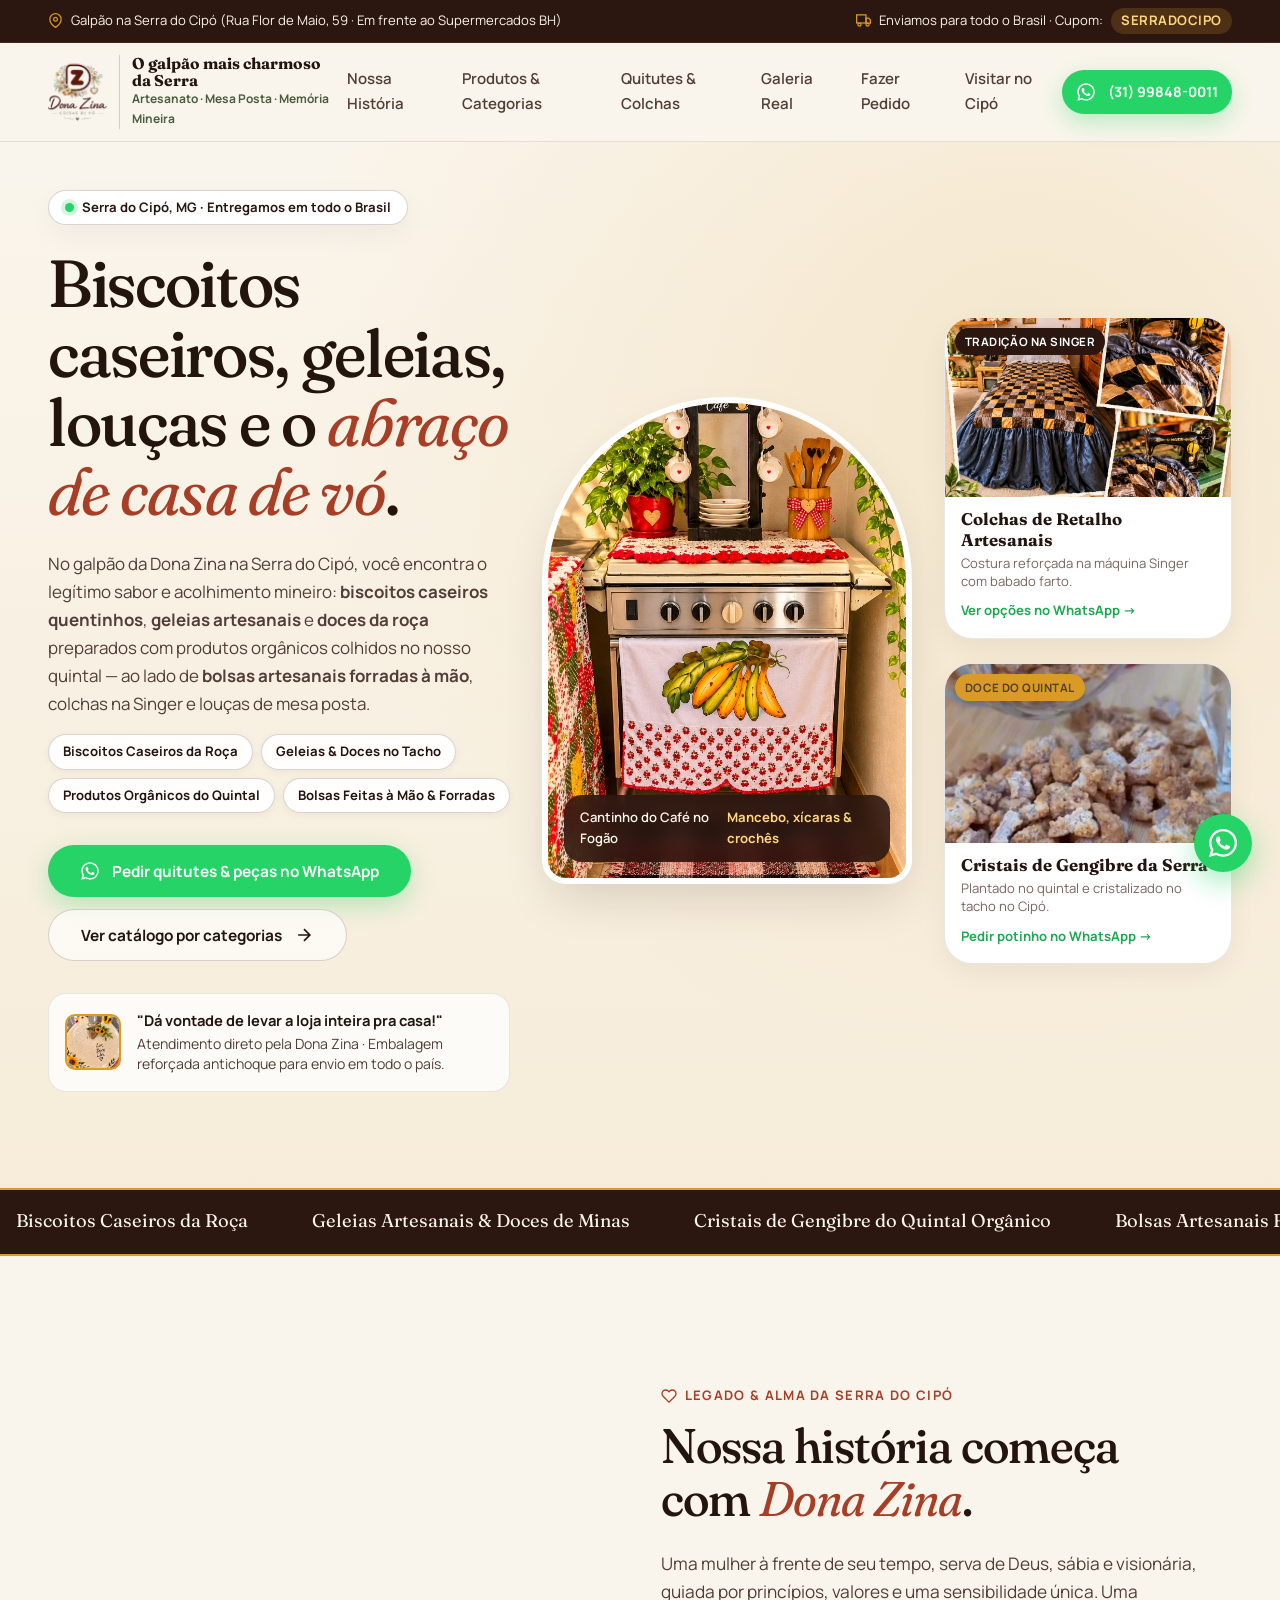
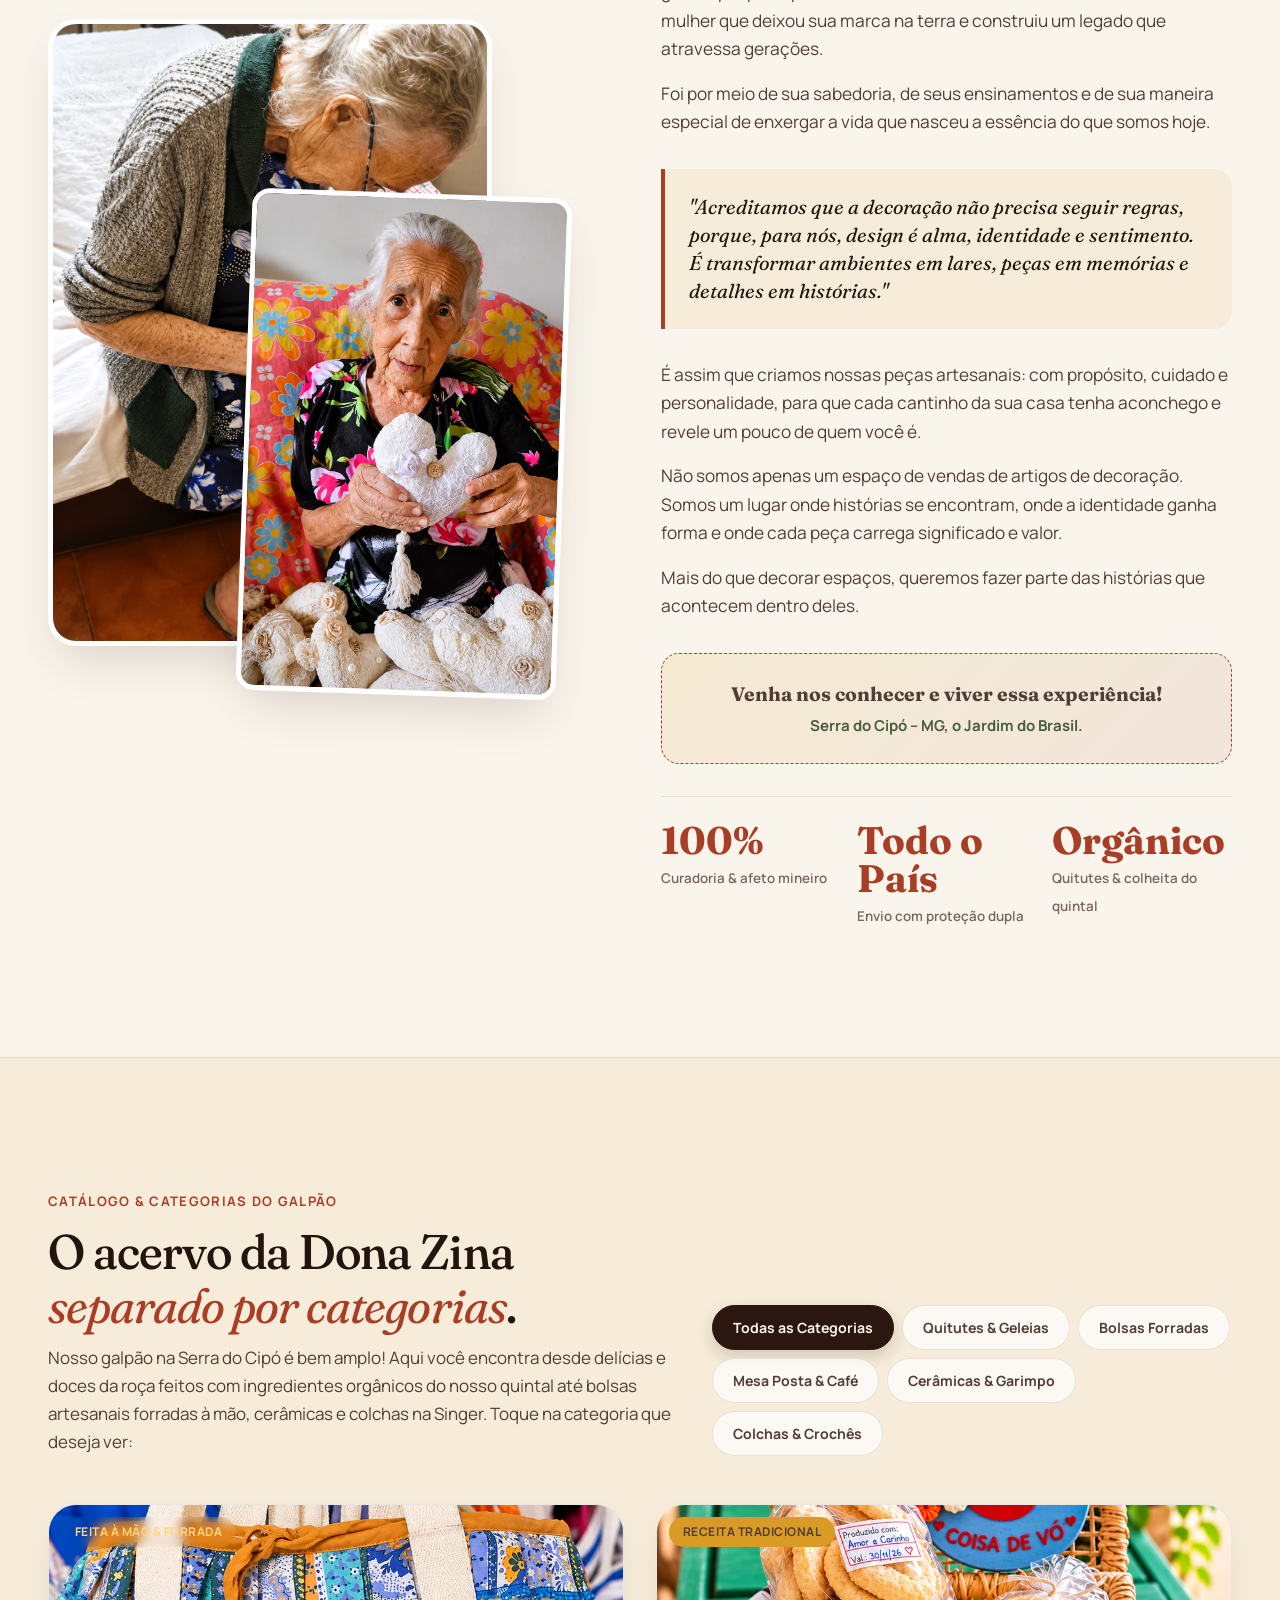
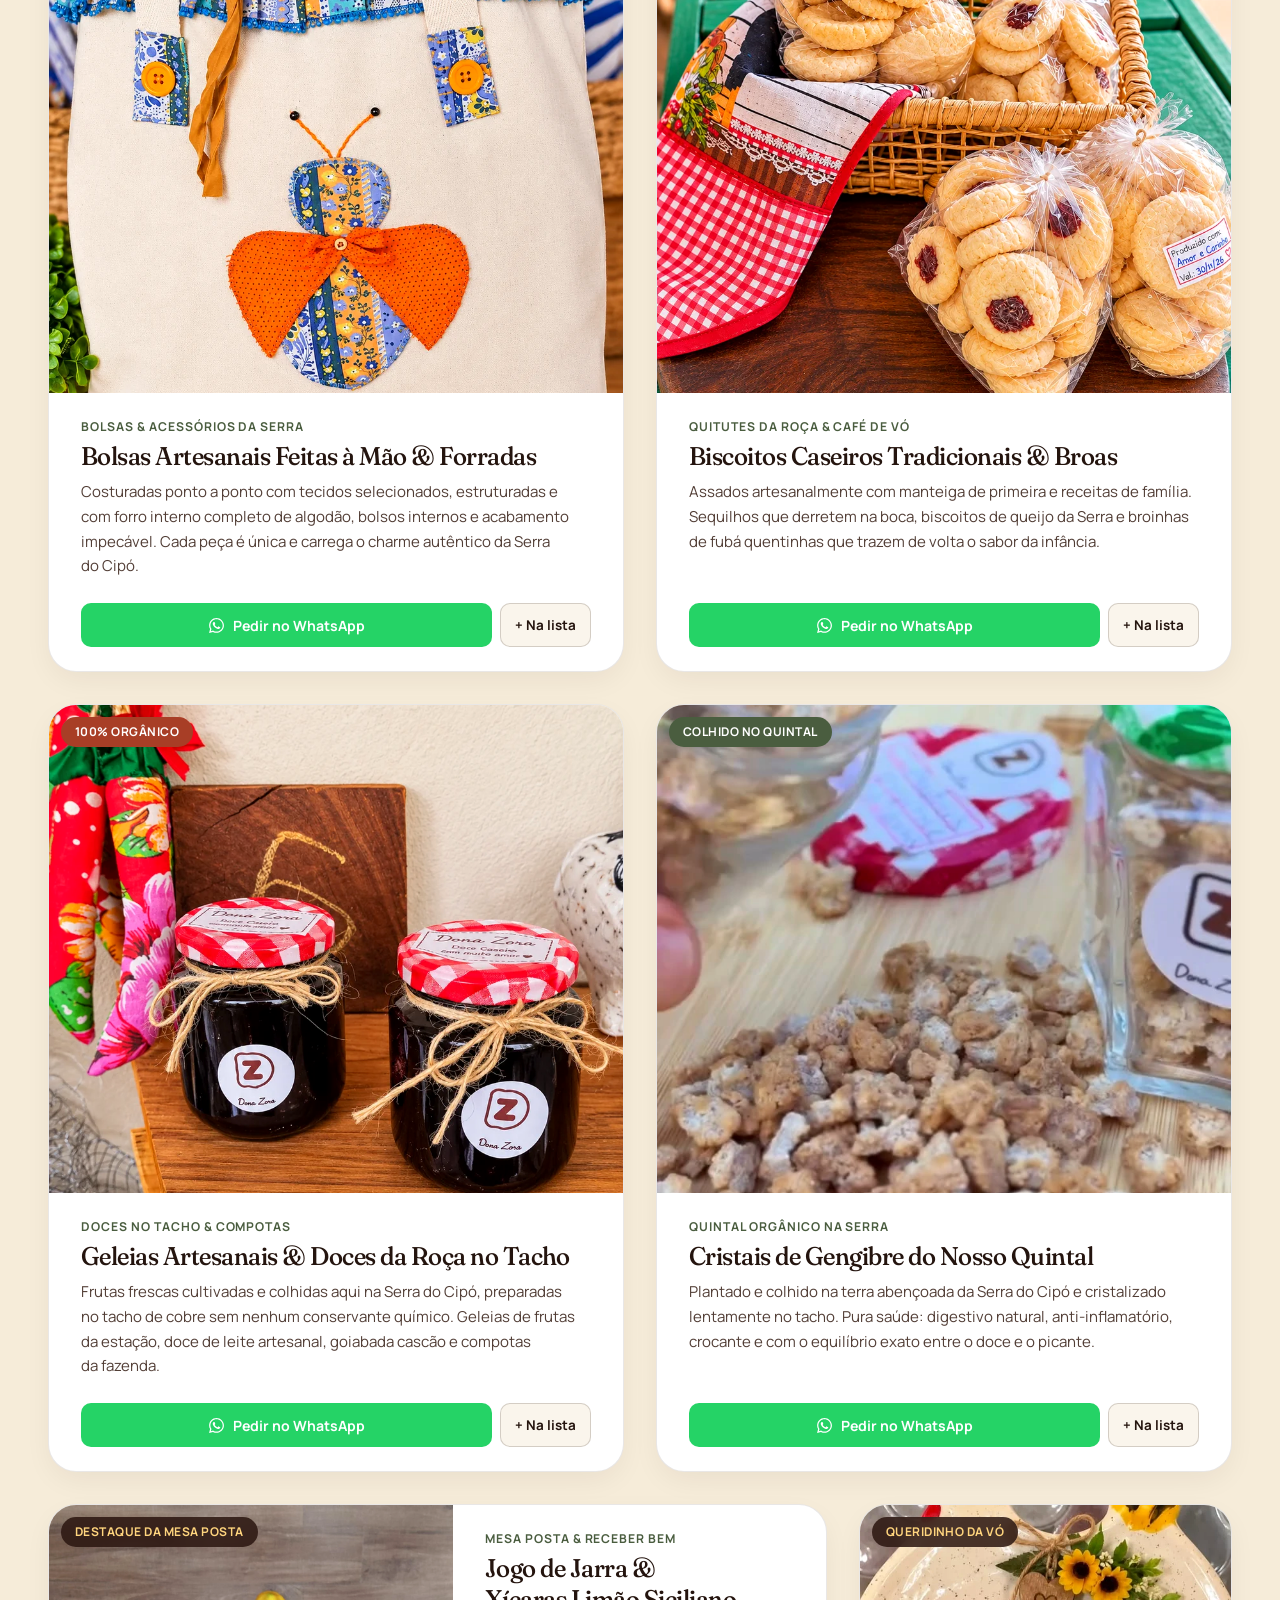
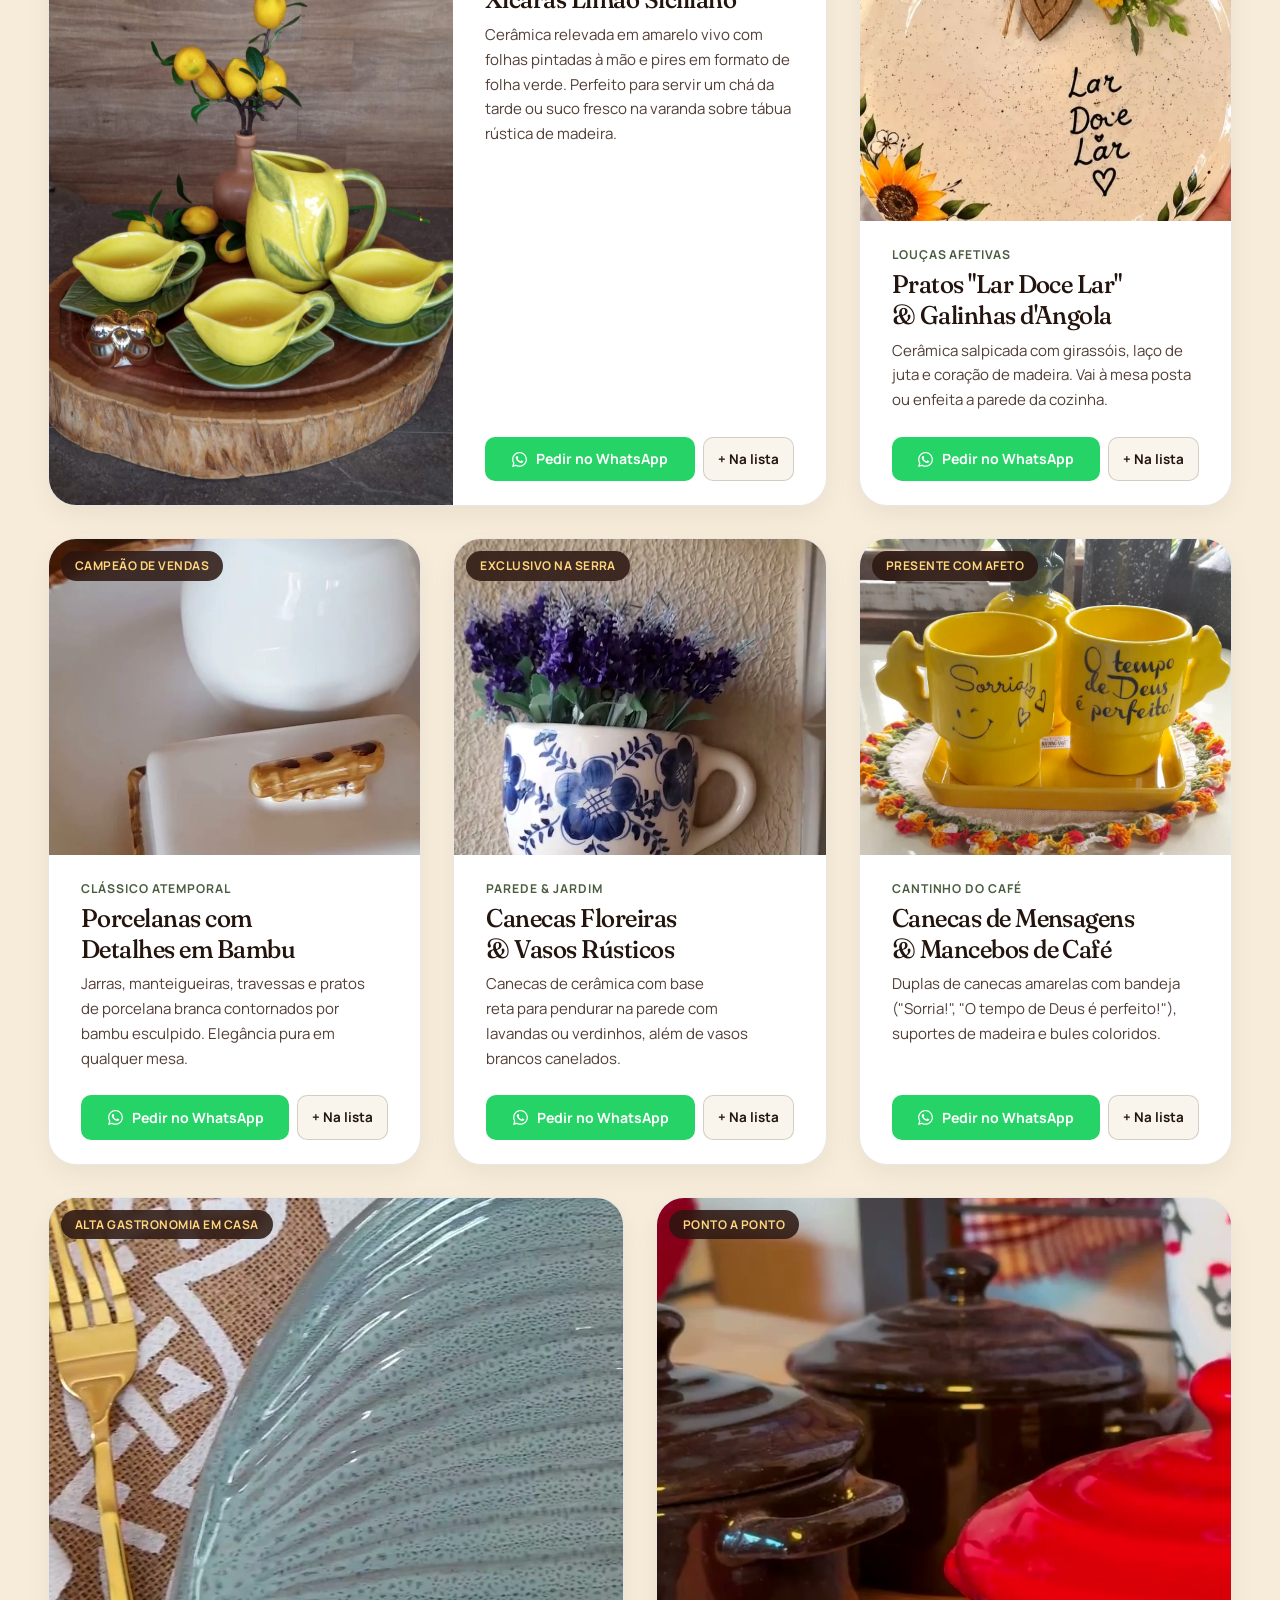
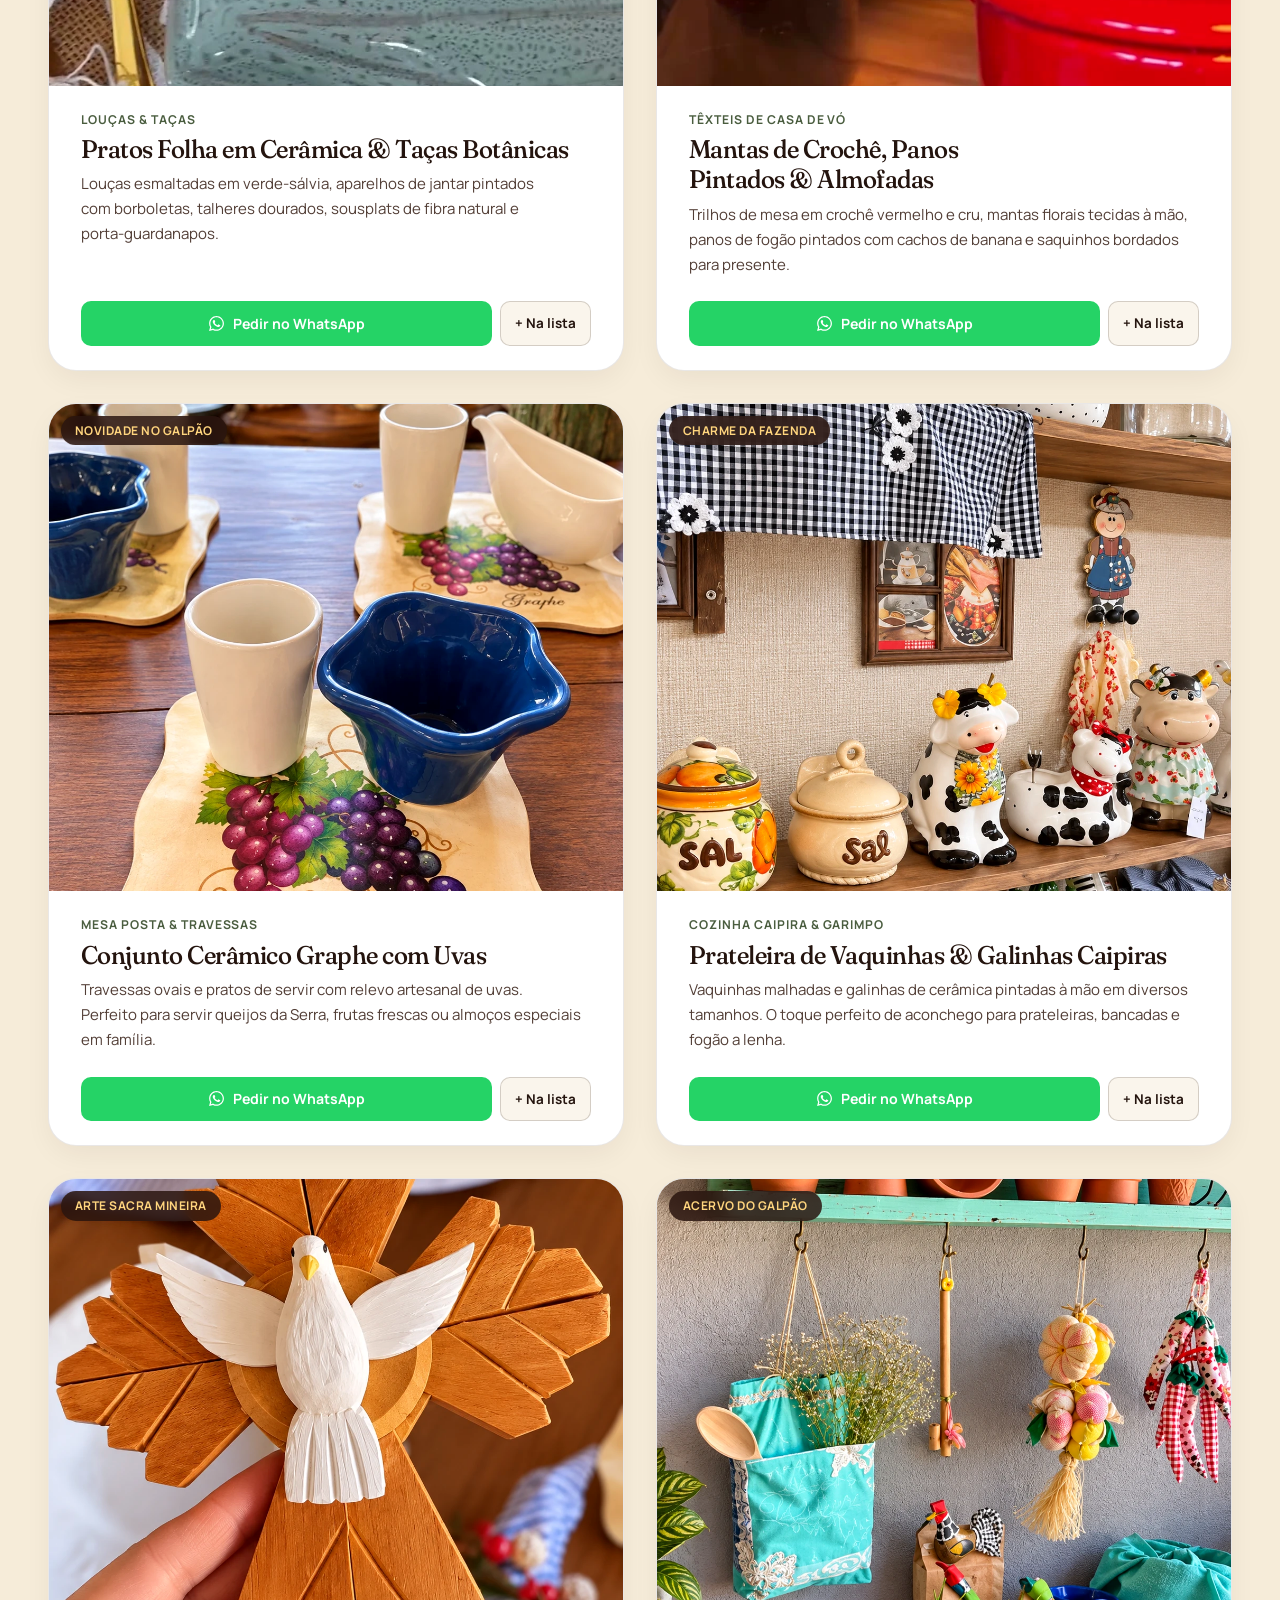
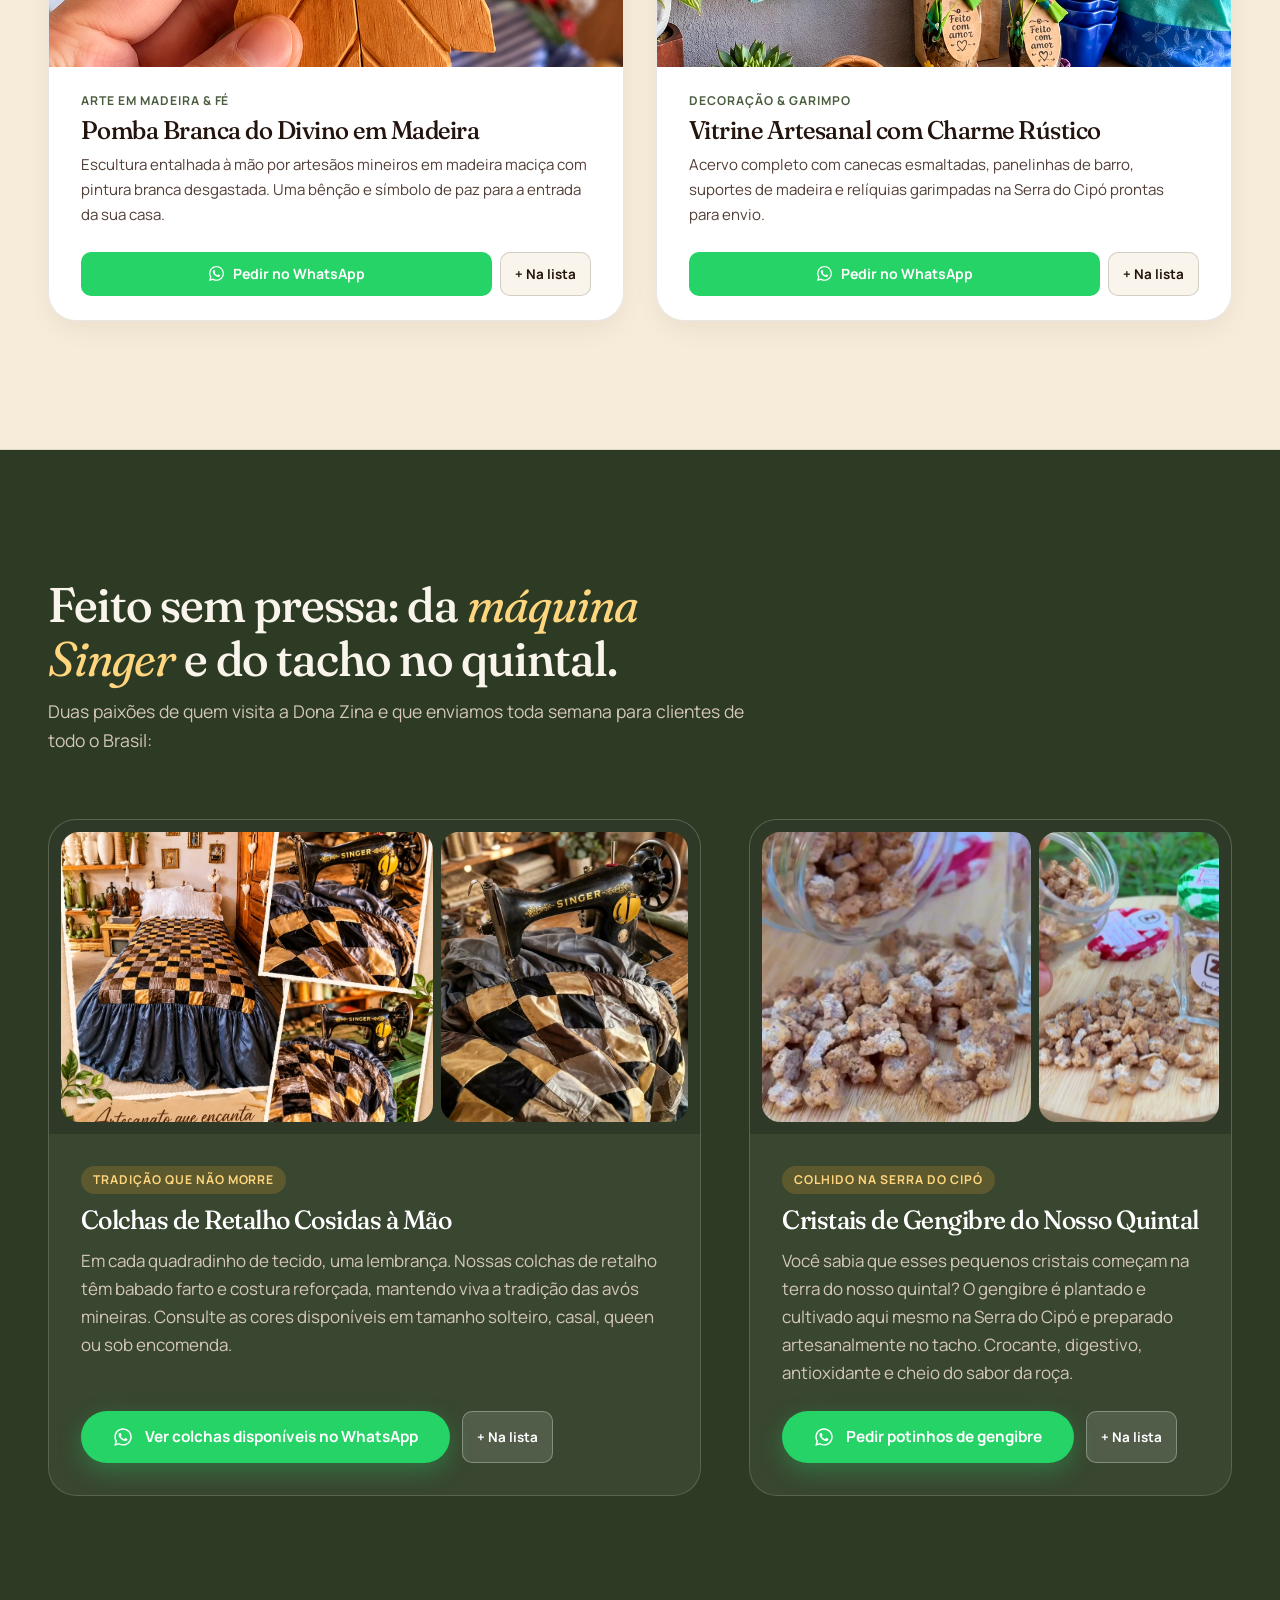
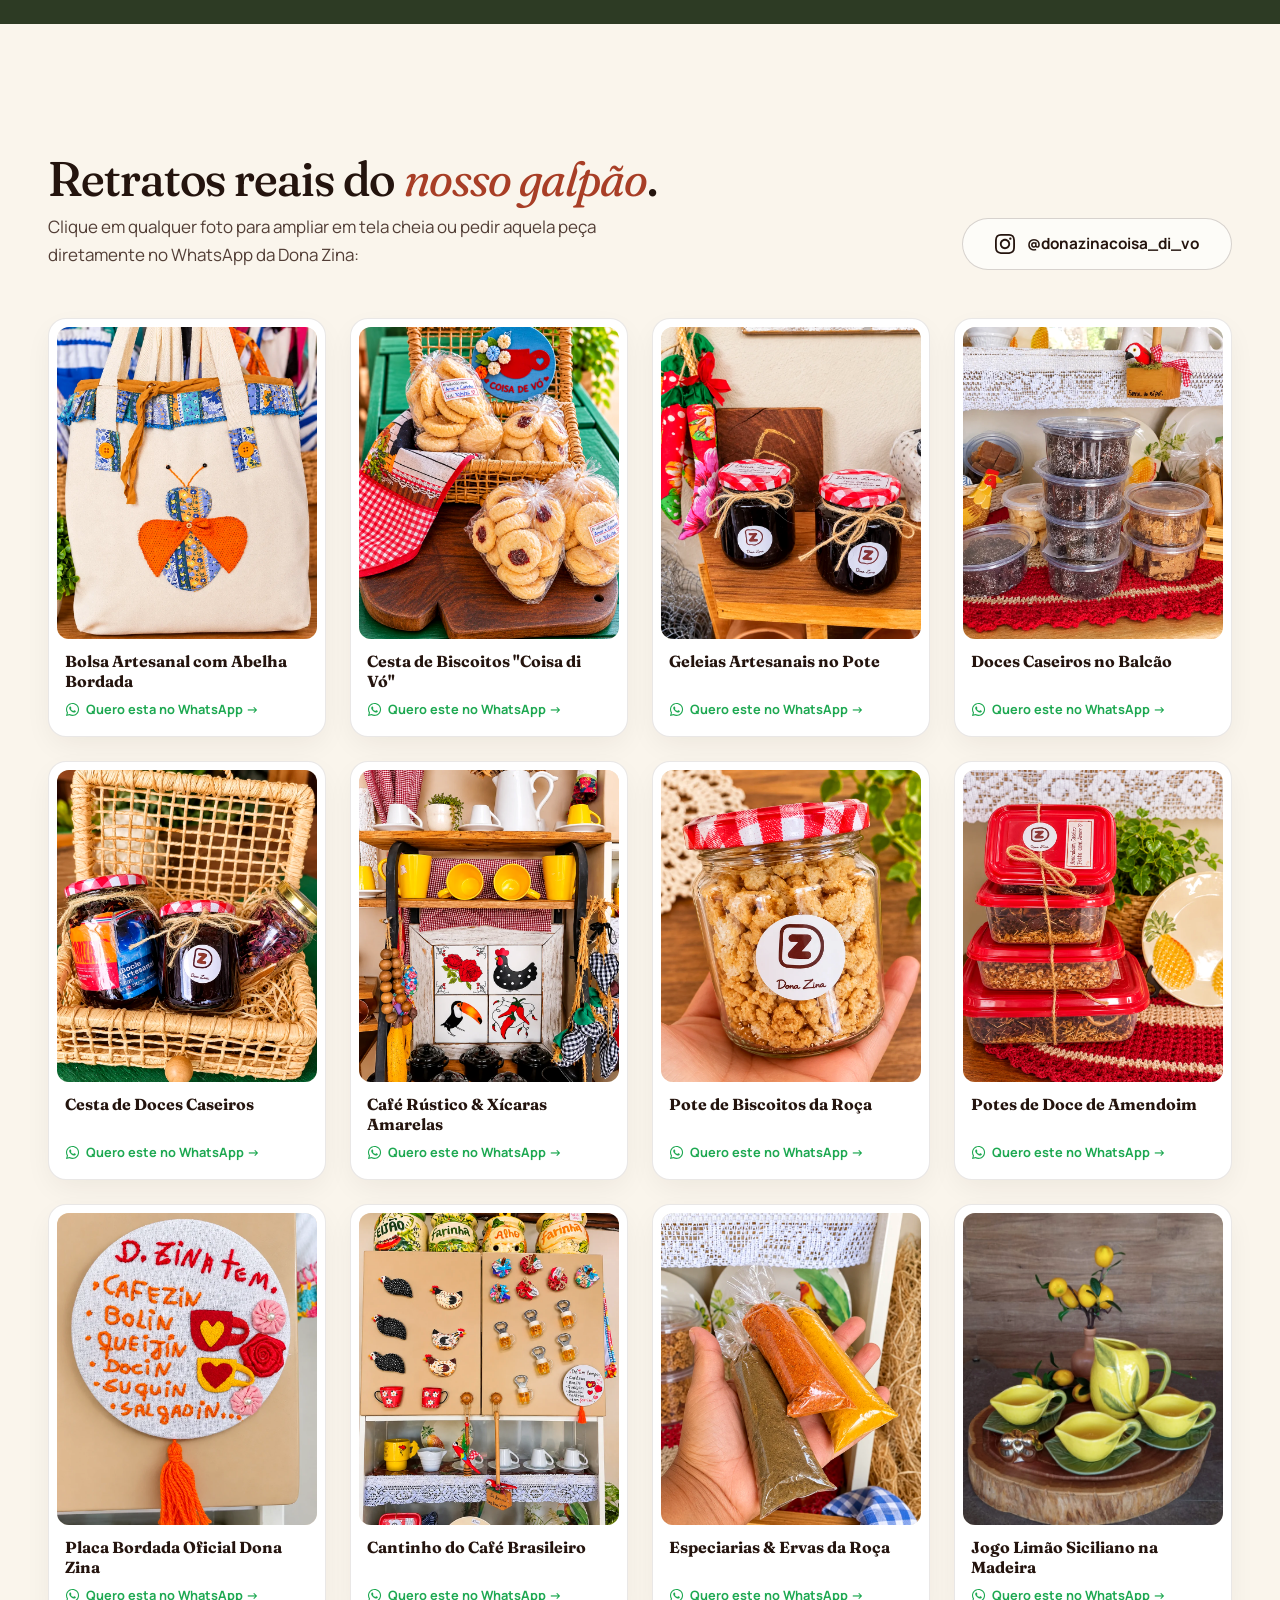
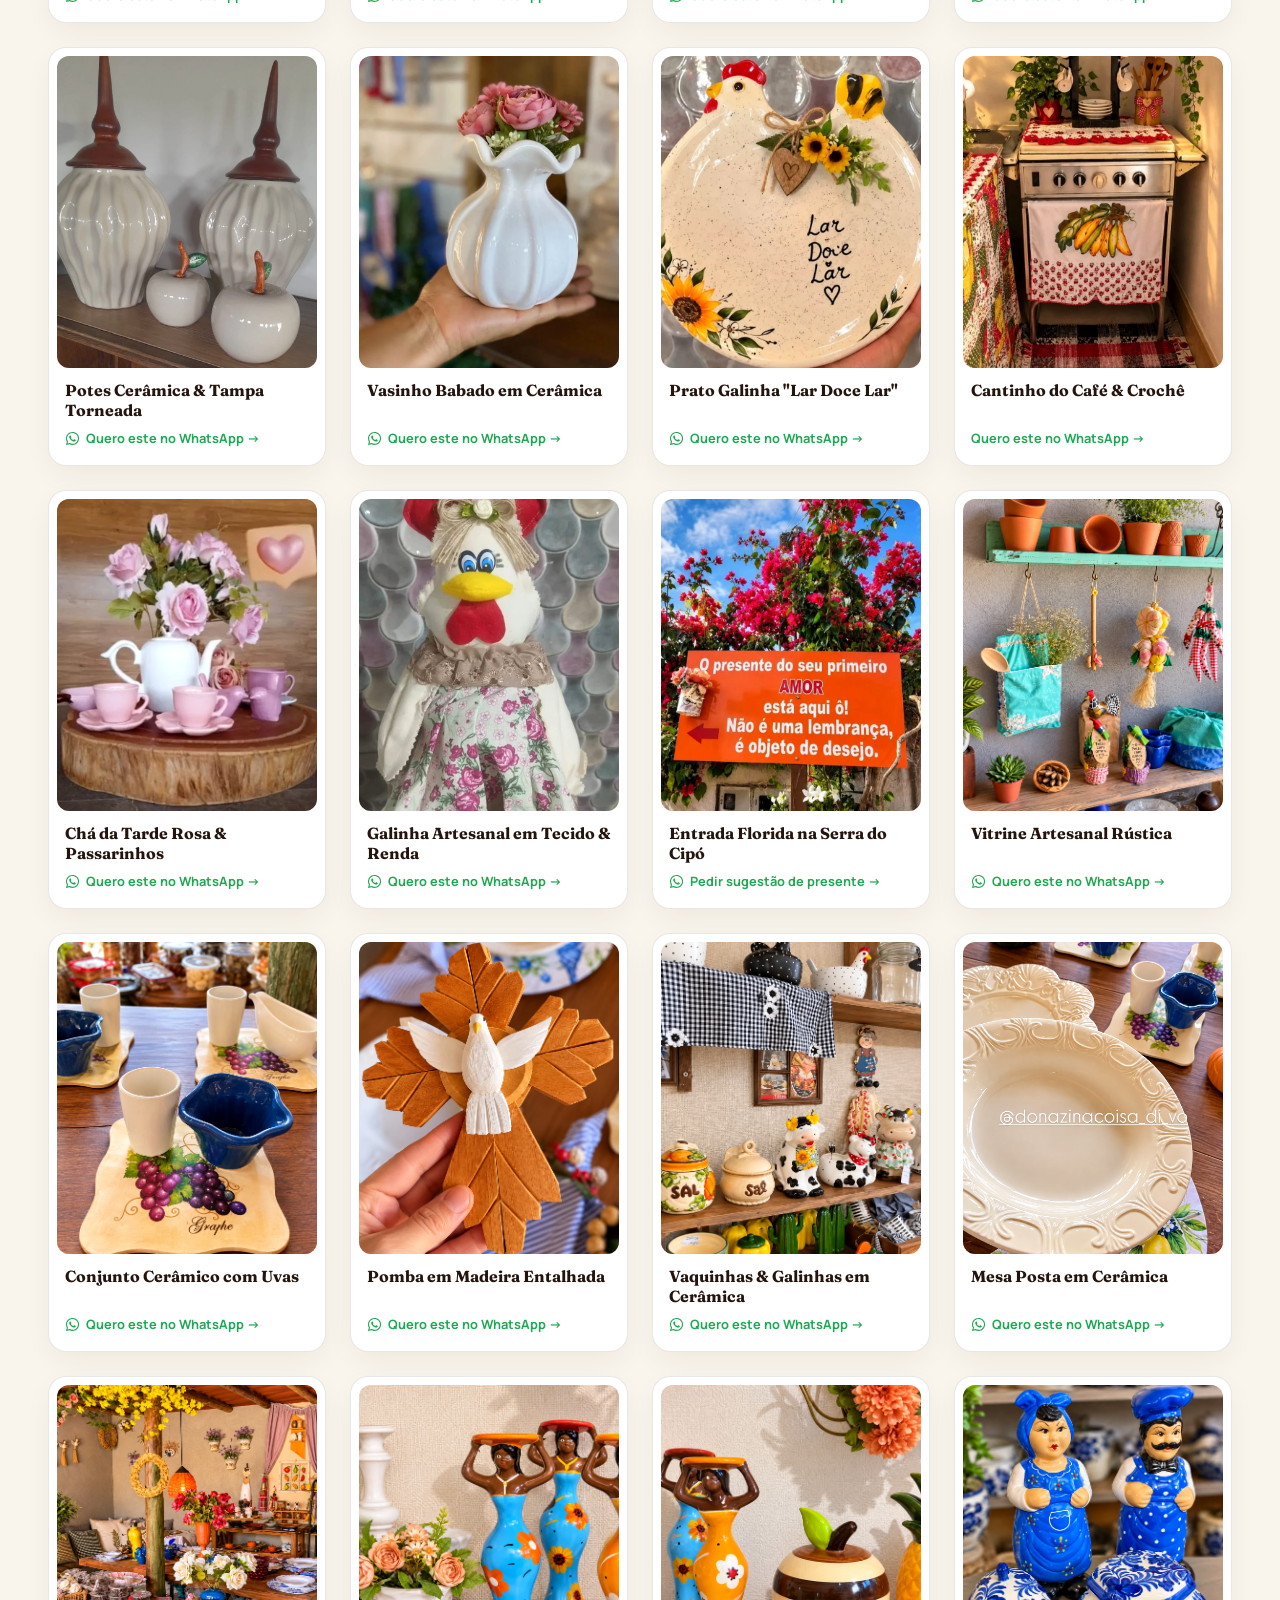
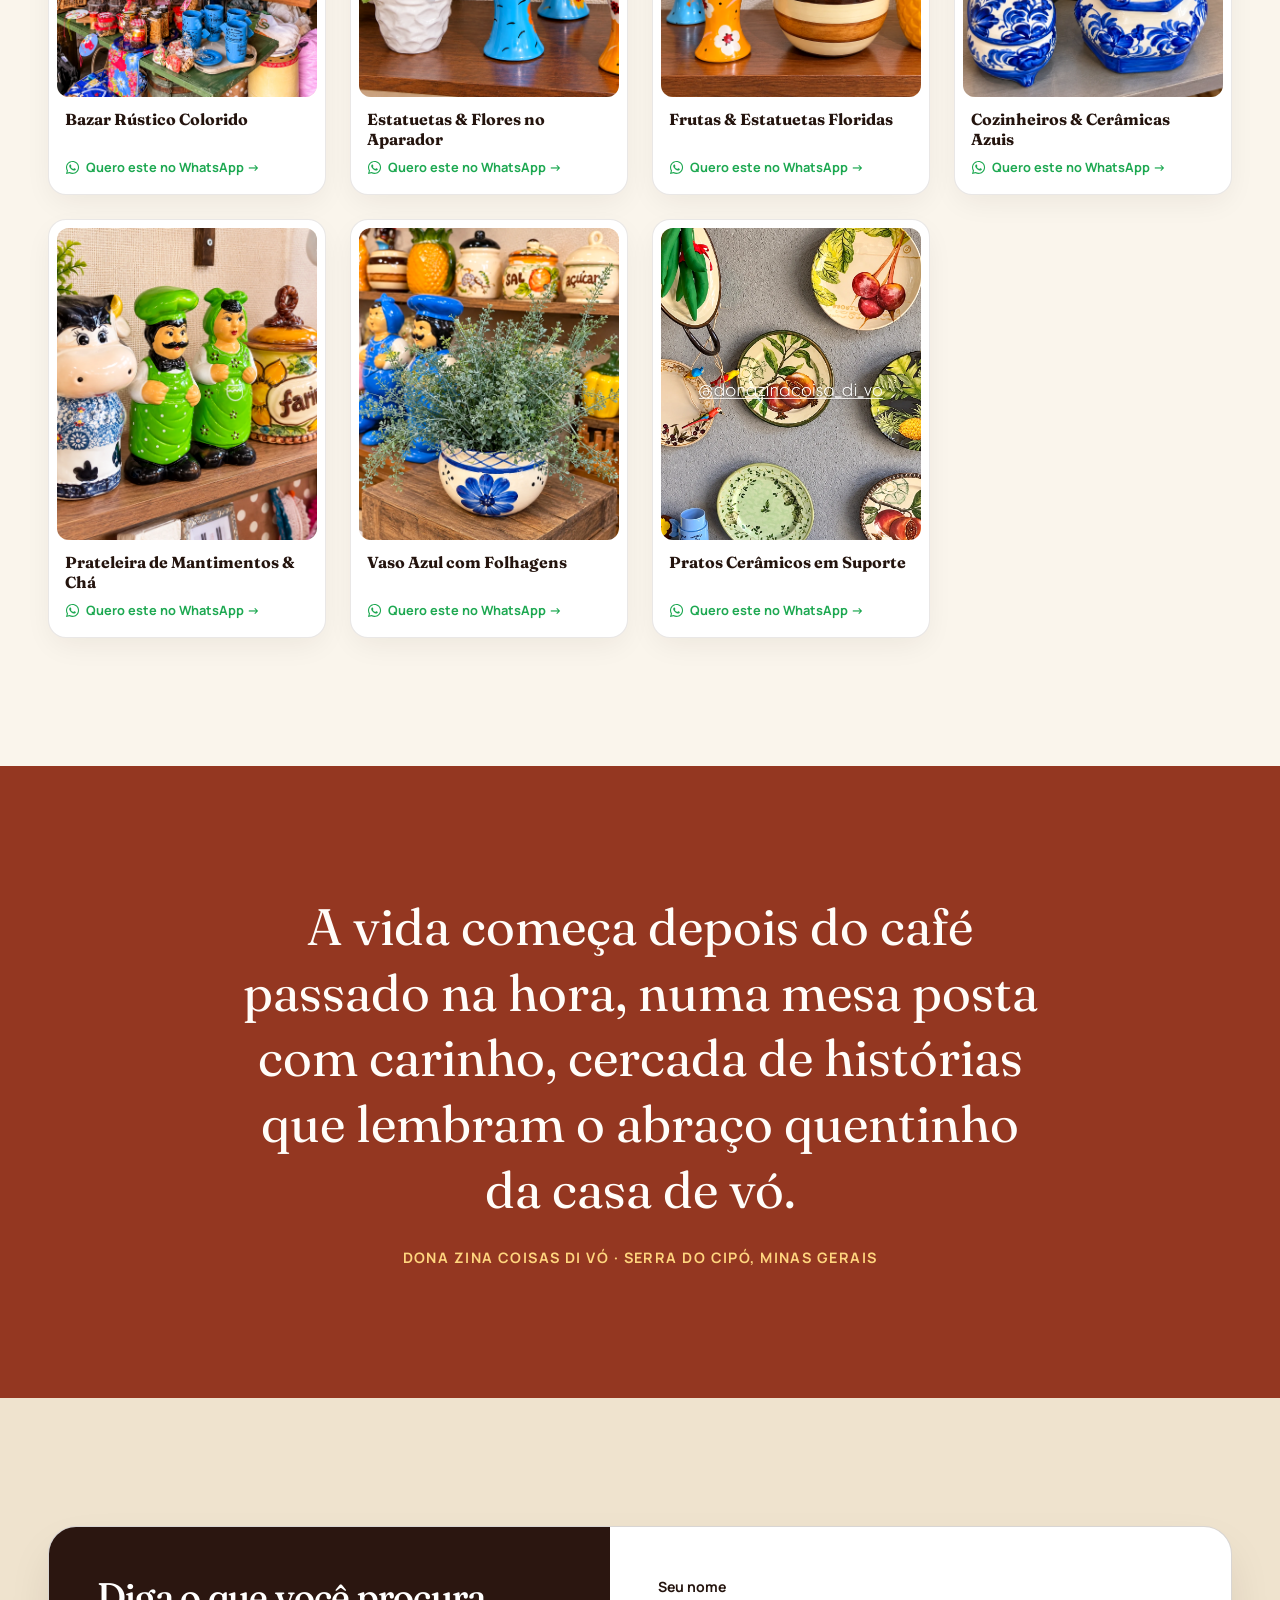
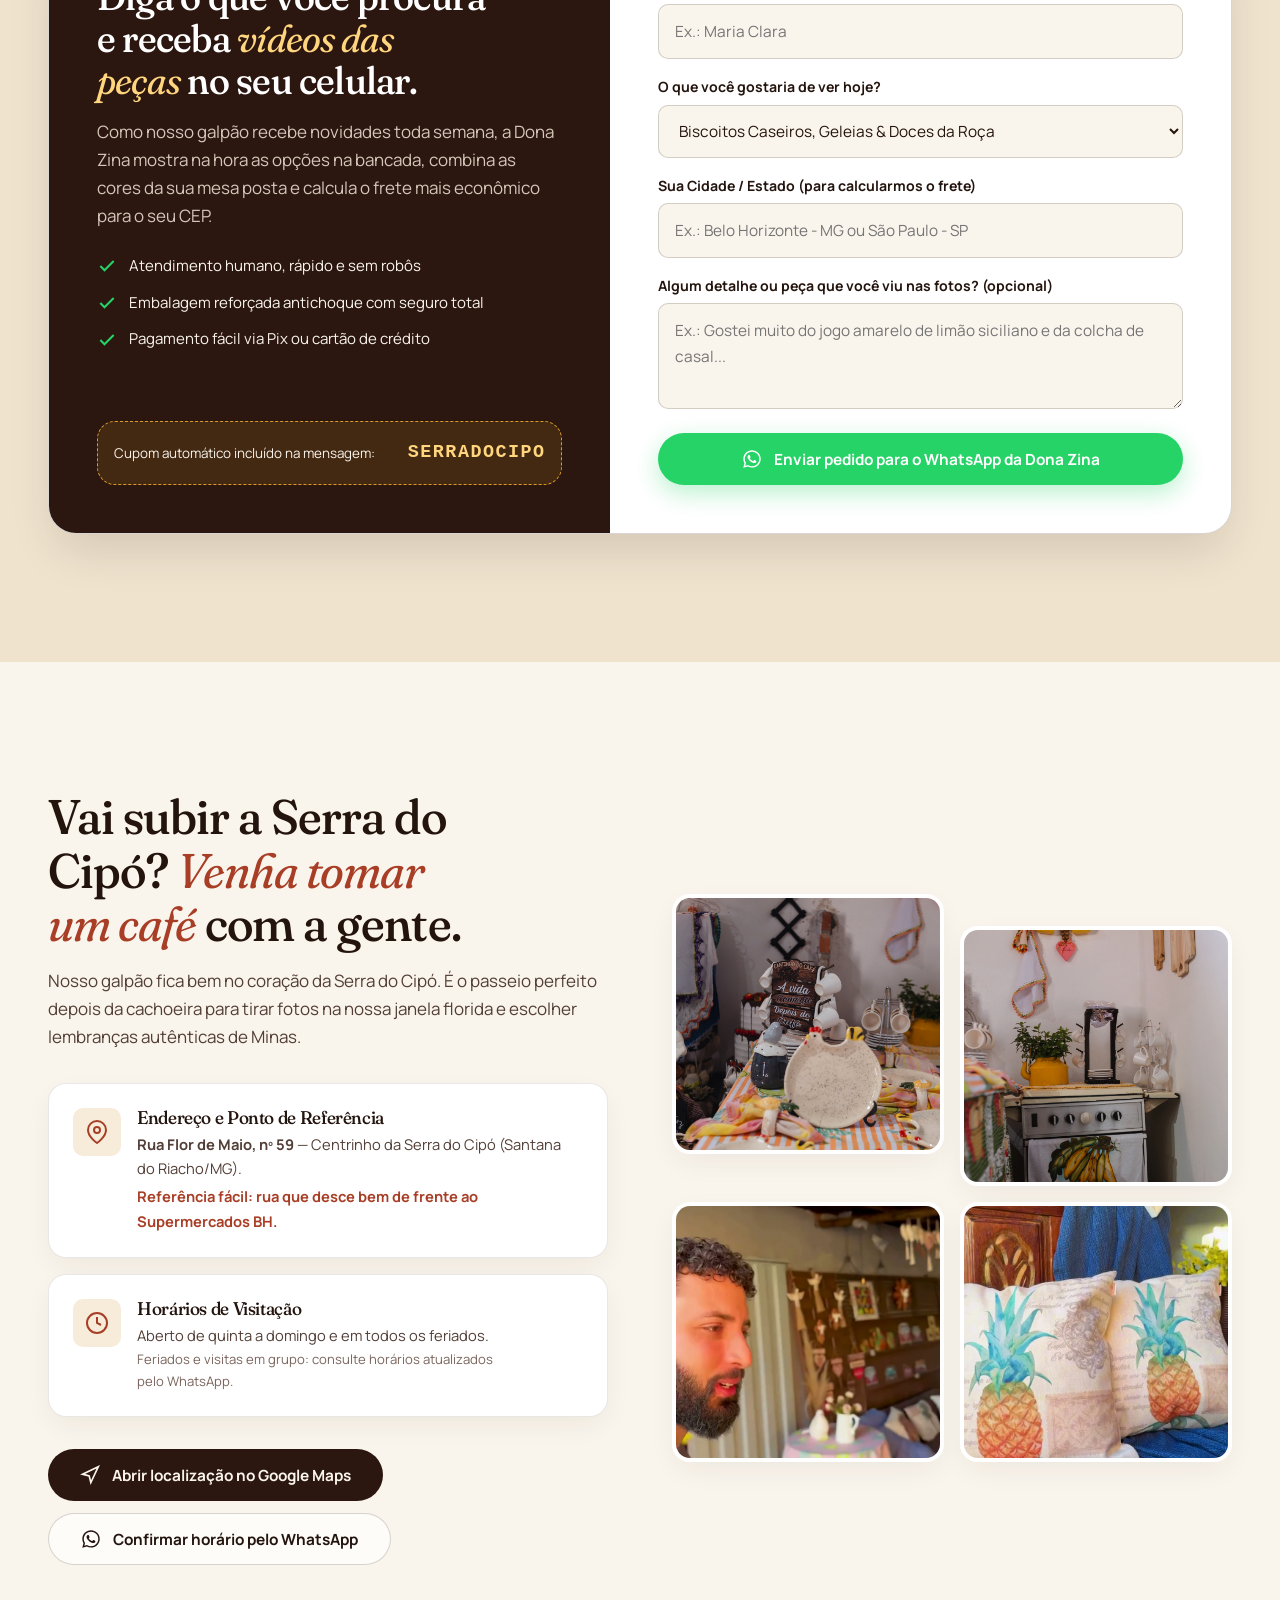
==== commit 9fc5c471: "feat: destacar Dona Zina na seção de história" ====
--- a/novo/index.html
+++ b/novo/index.html
@@ -333,10 +333,10 @@
 
         <div class="story-collage">
           <div class="story-main-pic">
-            <img src="assets/img/espaco-loja-1.webp" alt="Panelinha de ferro antiga com flores sobre livro clássico e mesa de azulejos florais" width="560" height="700" loading="lazy">
+            <img src="assets/img/dona-zina-costurando.webp" alt="Dona Zina costurando à mão, sentada no sofá de sua casa" width="1052" height="1495" loading="lazy">
           </div>
           <div class="story-overlap-sign">
-            <img src="assets/img/galeria-whatsapp-3.webp" alt="Placa na entrada da Dona Zina sob flores de primavera: O presente do seu primeiro amor está aqui ô! Não é uma lembrança, é objeto de desejo." width="420" height="520" loading="lazy">
+            <img src="assets/img/dona-zina-coracoes-renda.webp" alt="Dona Zina segurando um coração artesanal de renda entre outras peças feitas à mão" width="996" height="1578" loading="lazy">
           </div>
         </div>
 
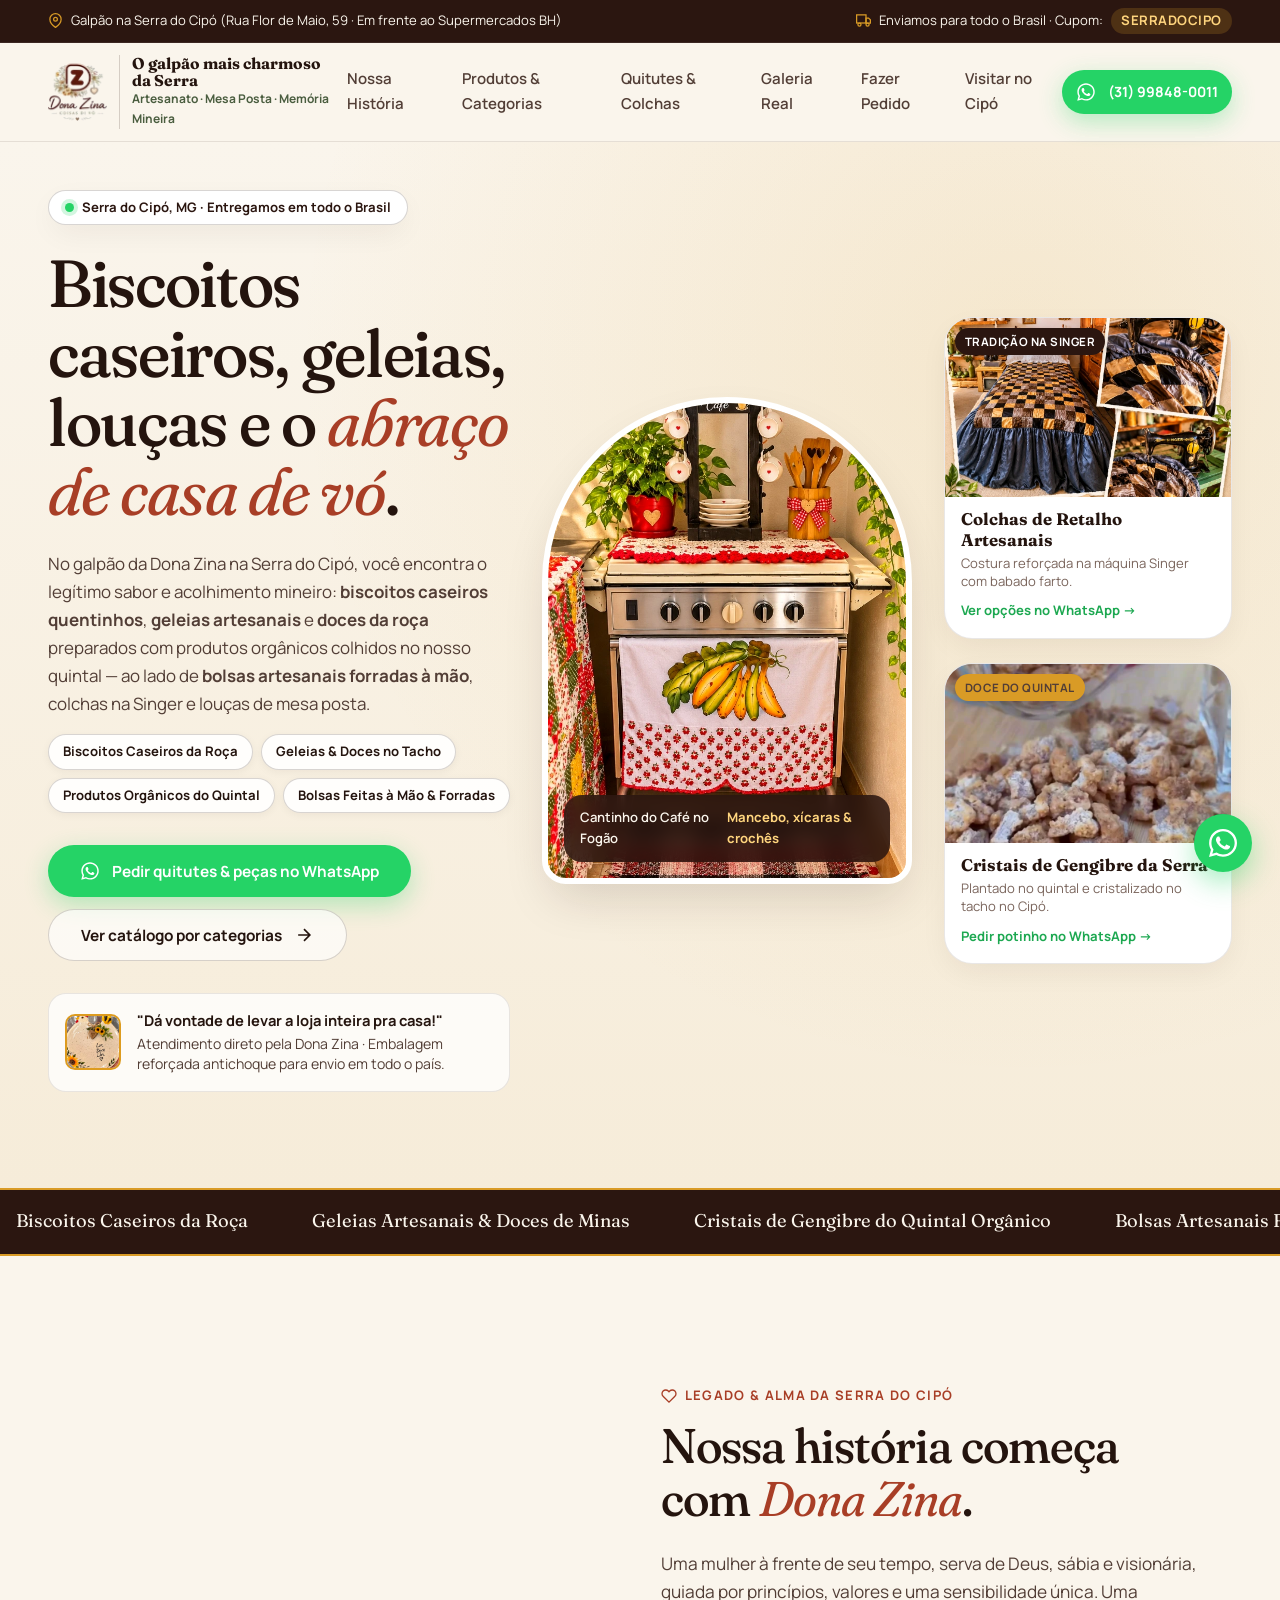
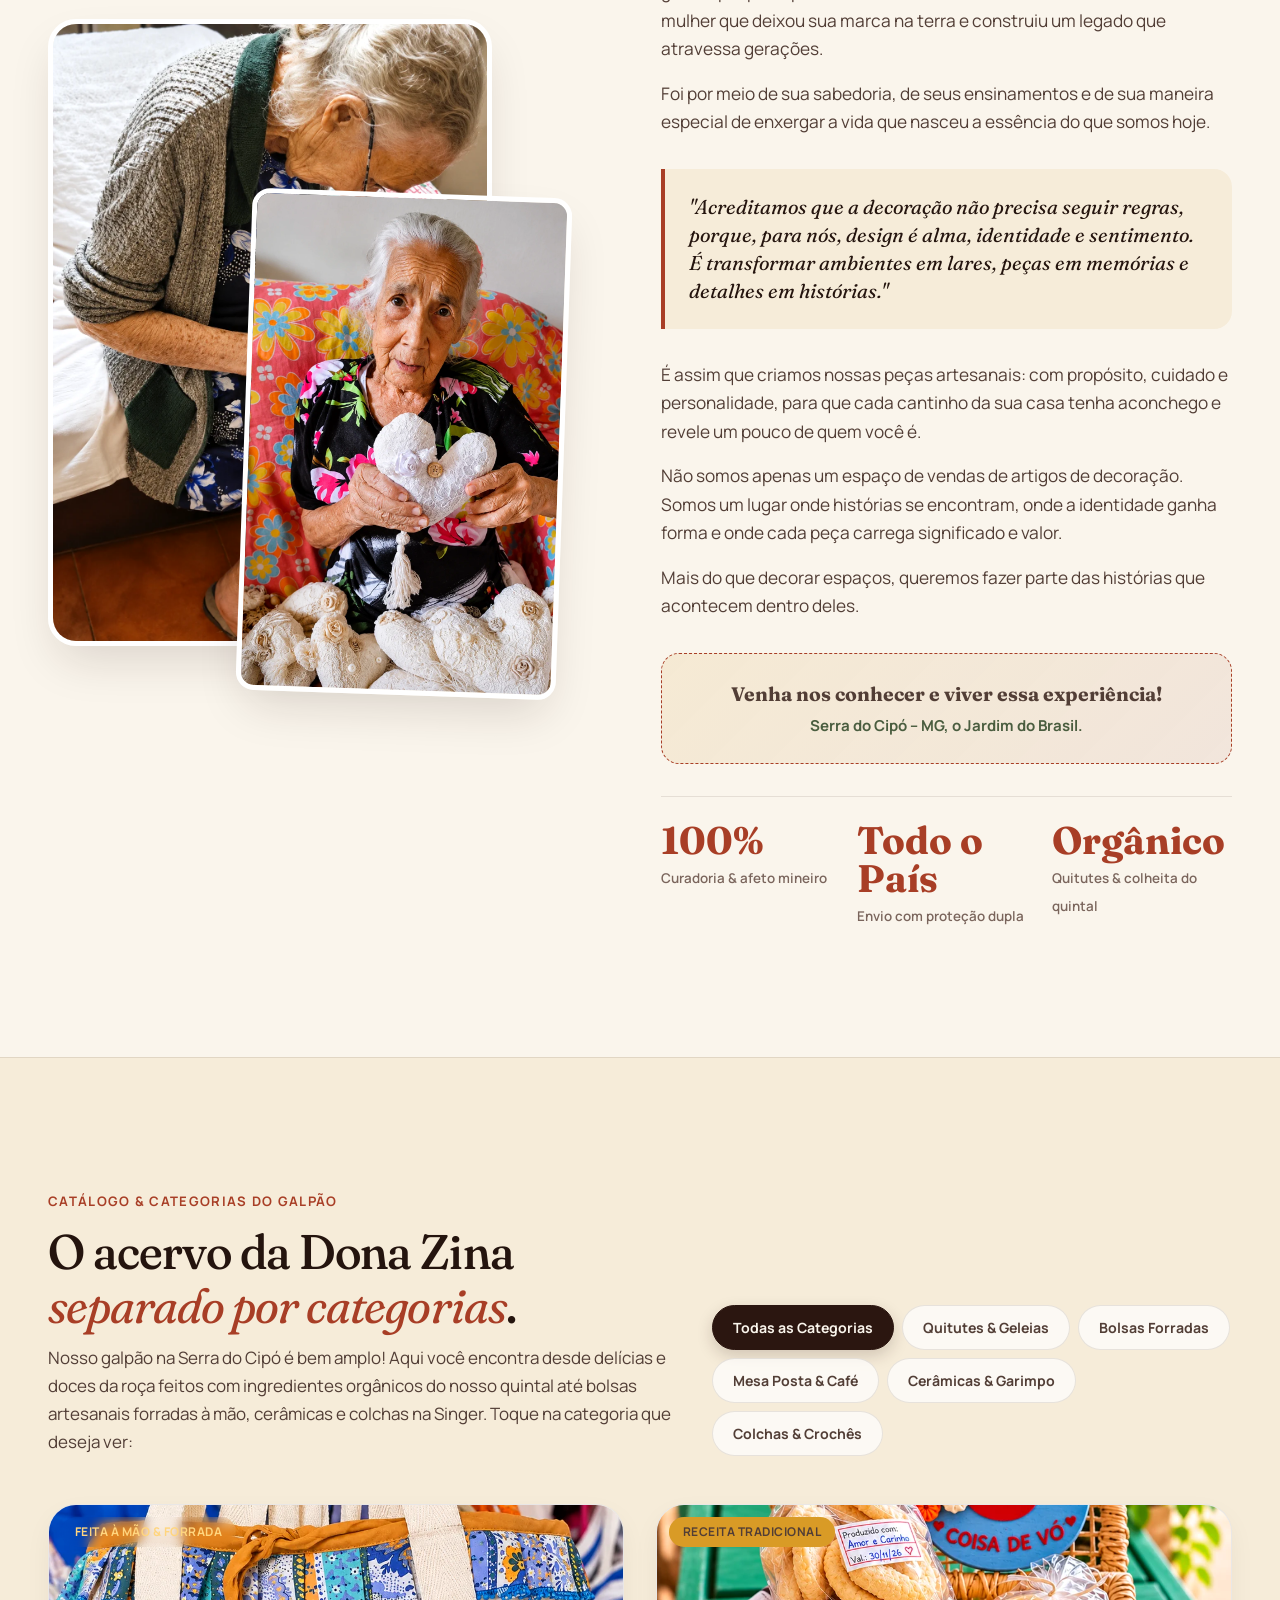
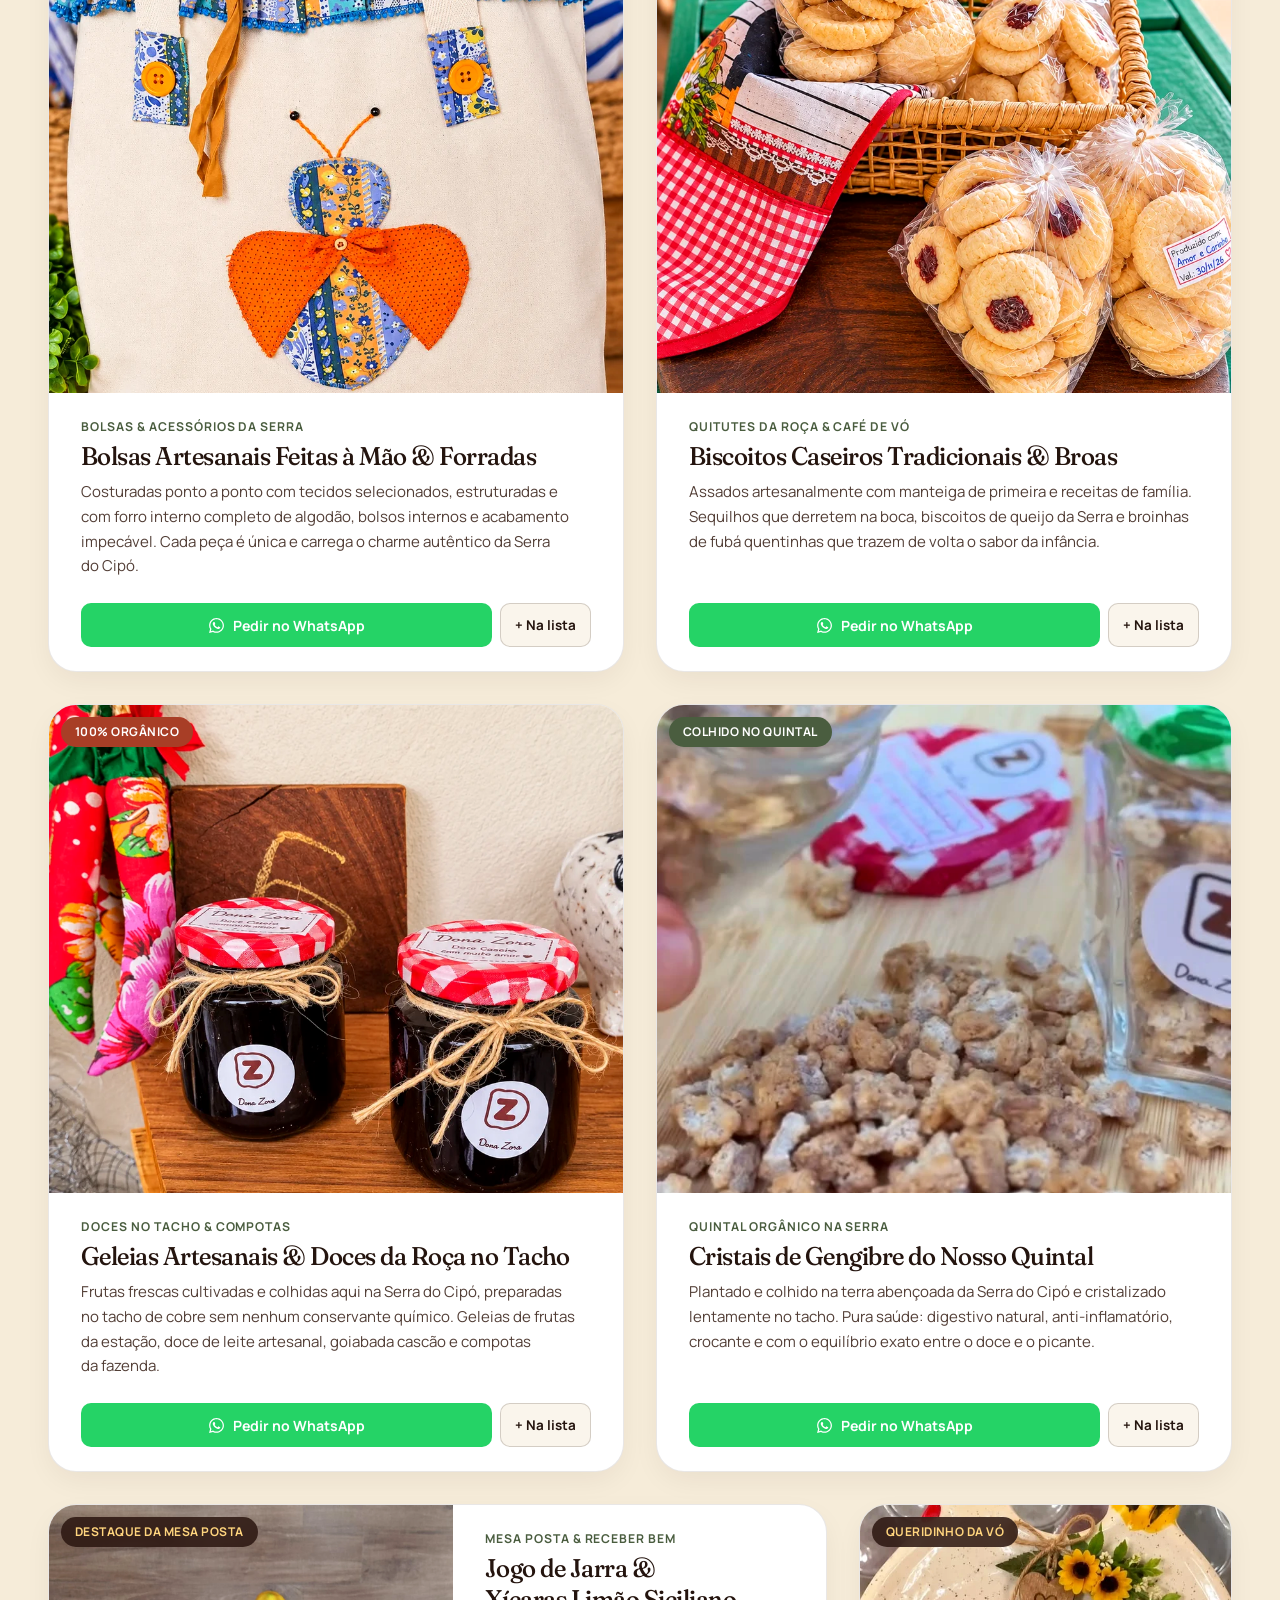
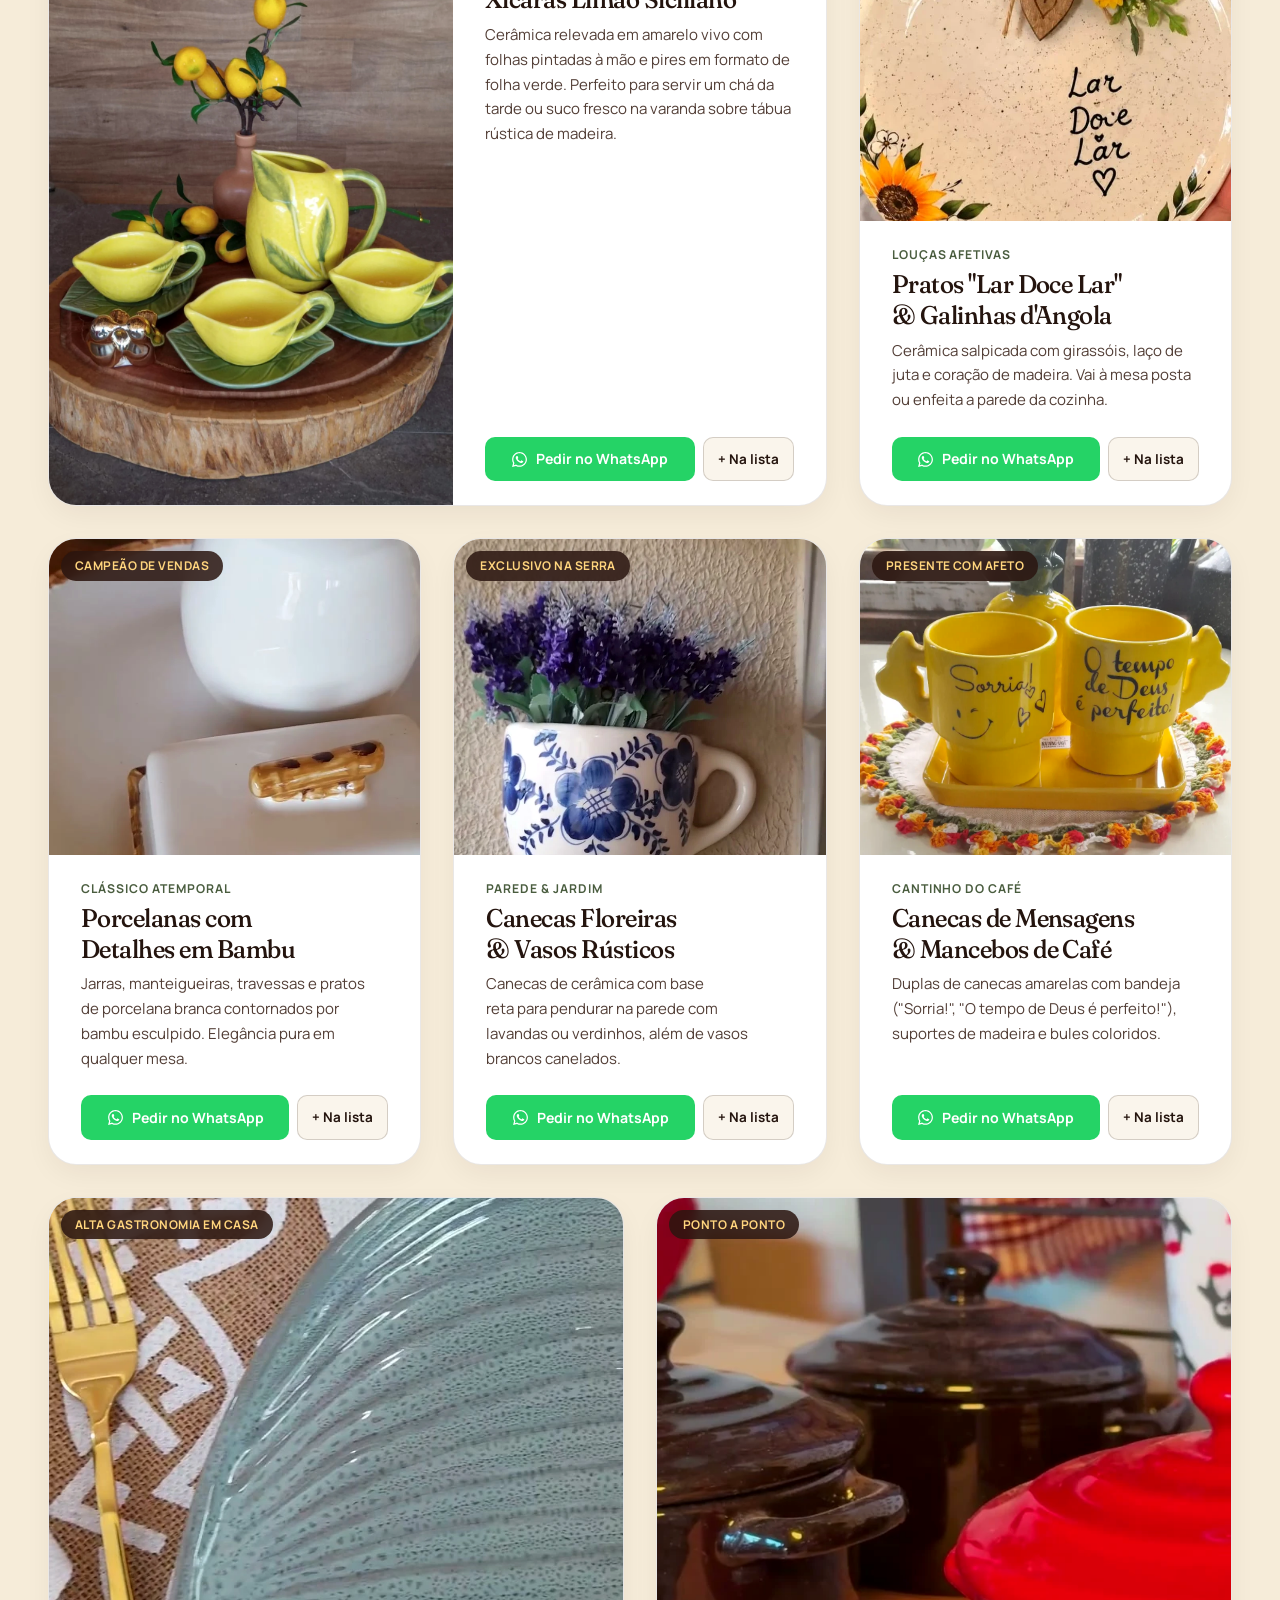
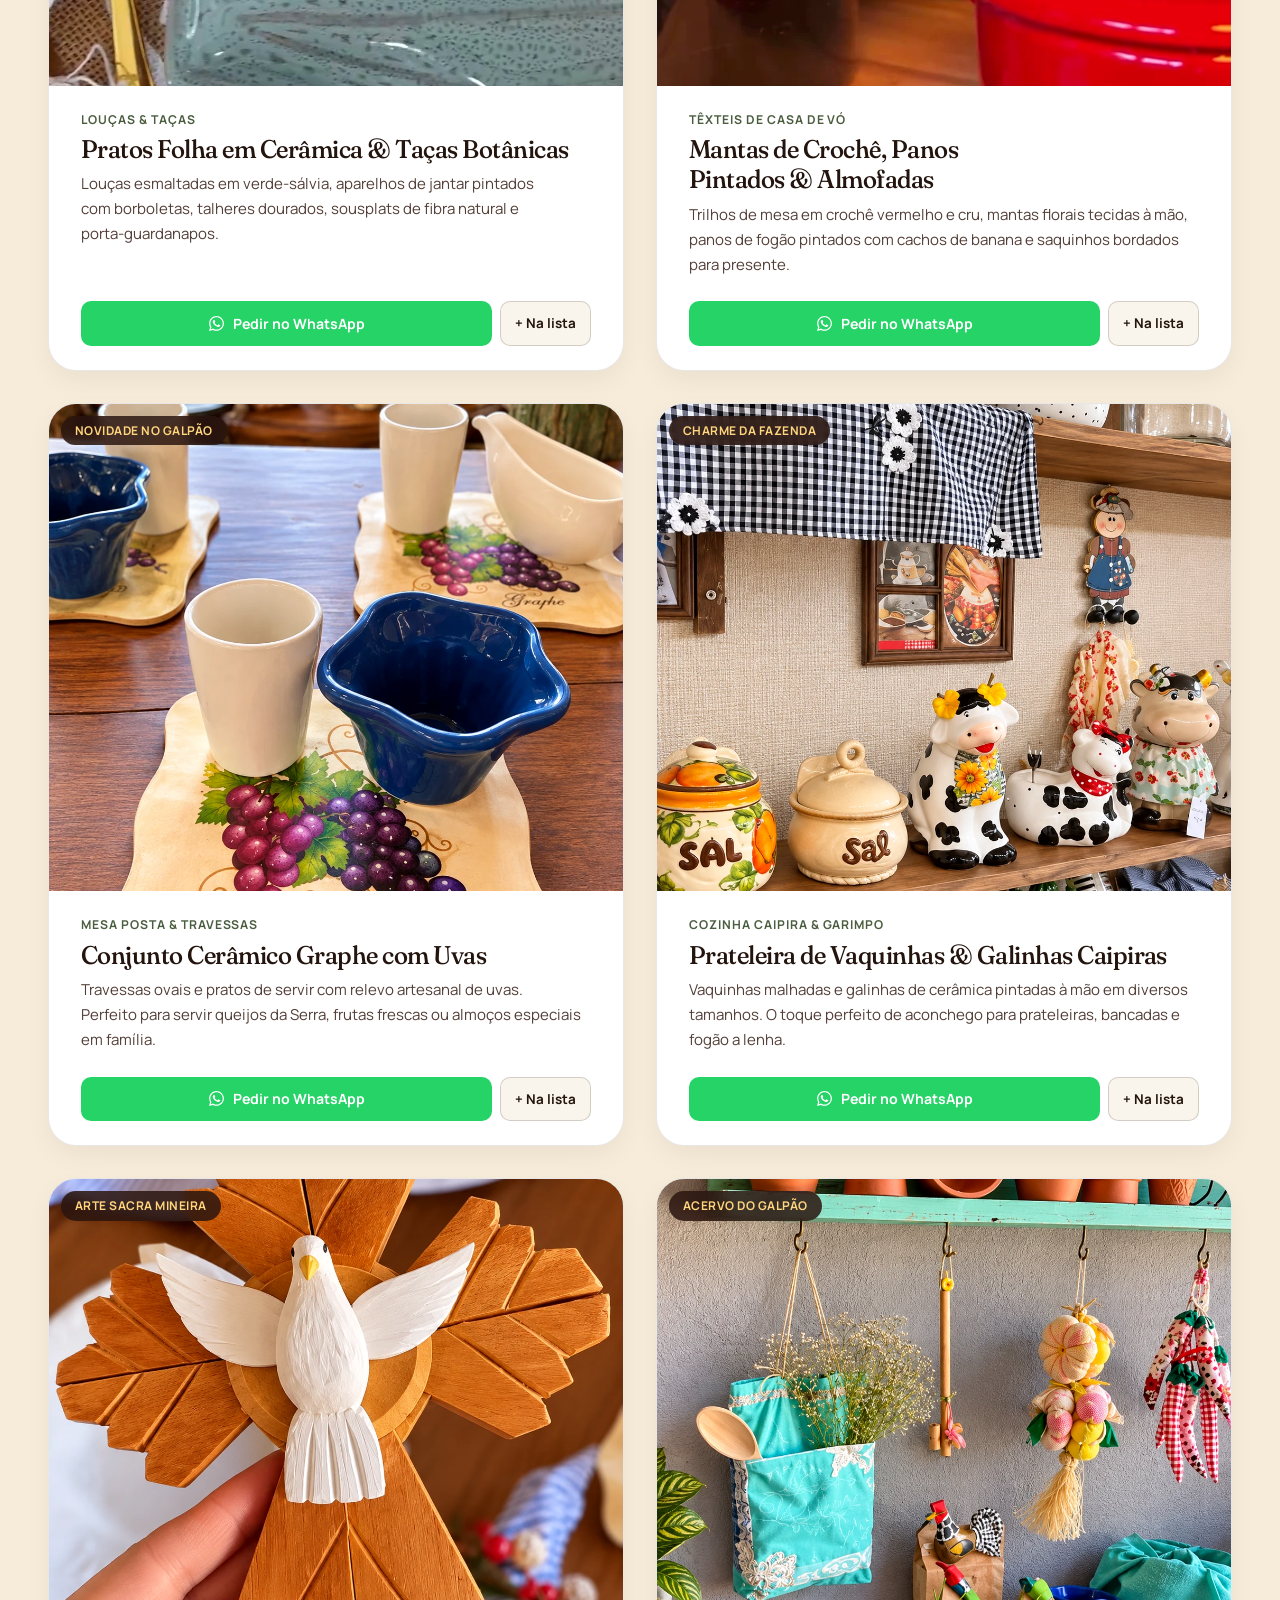
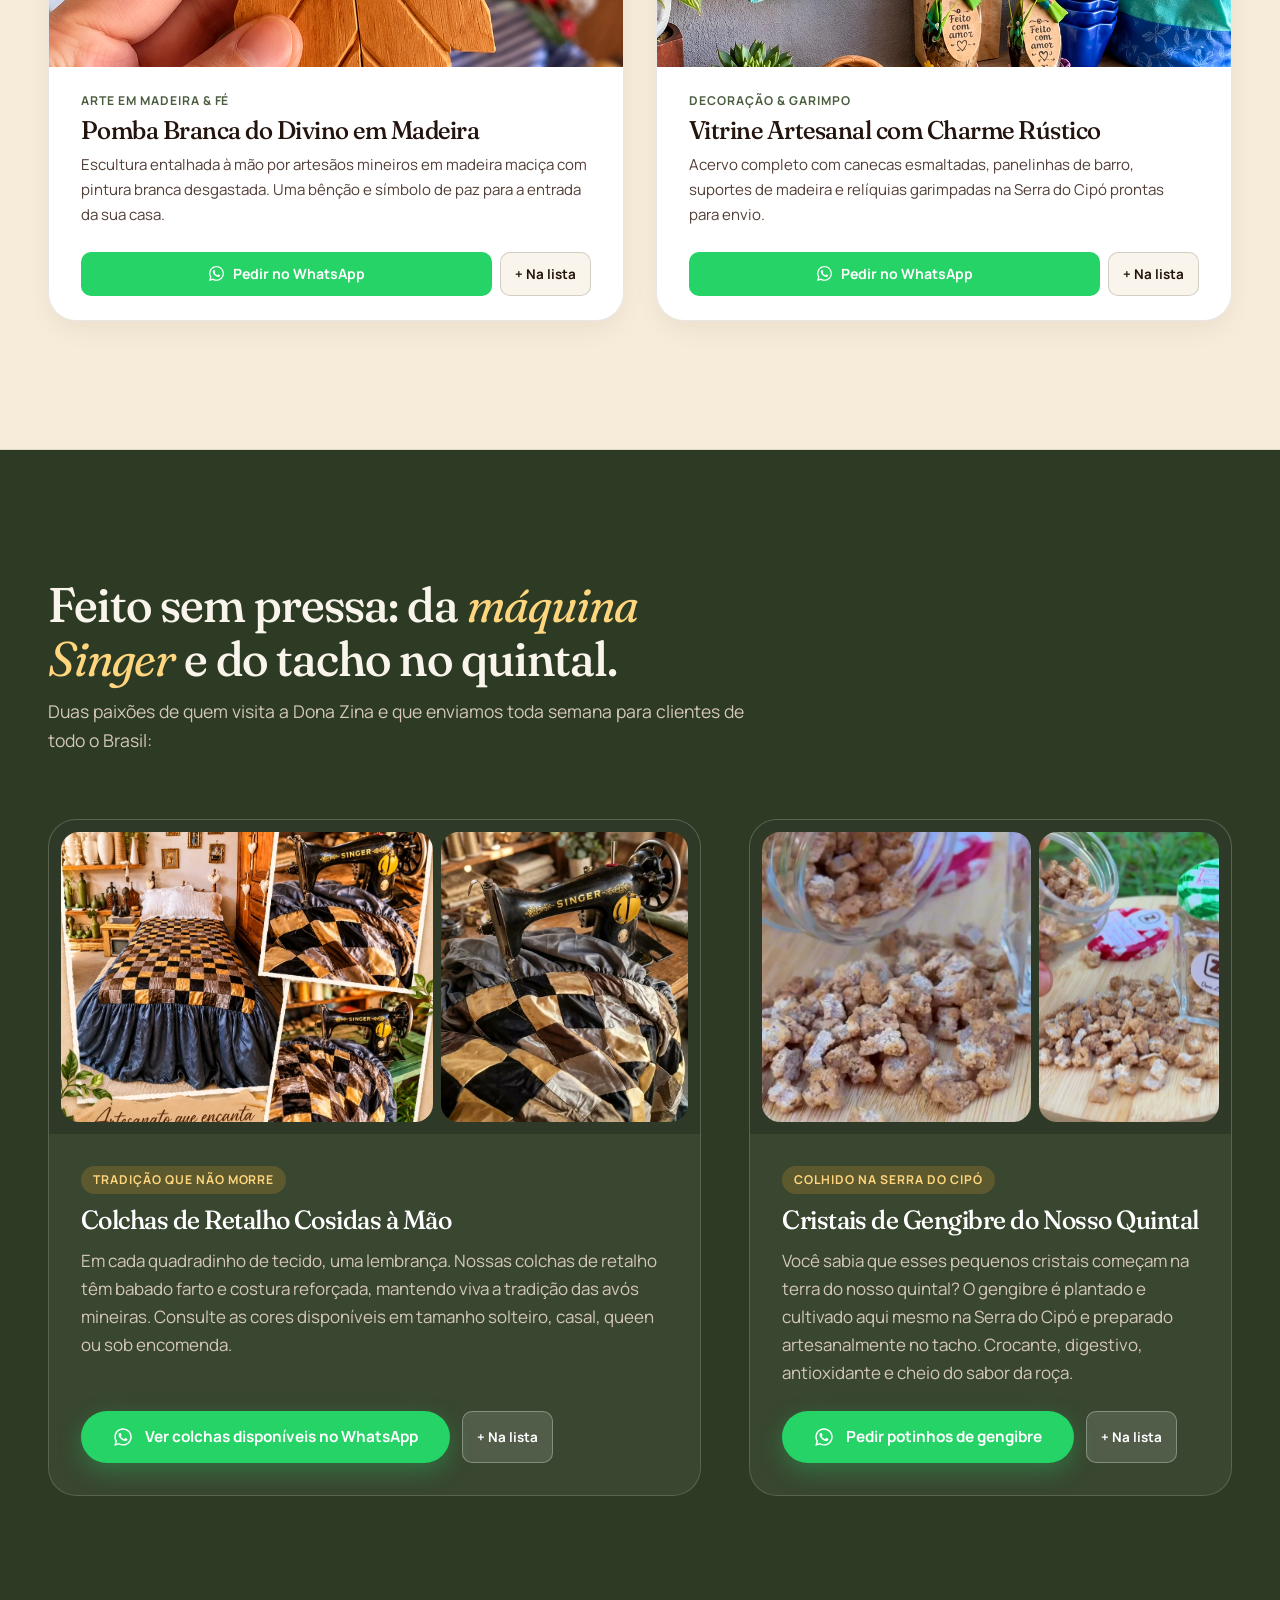
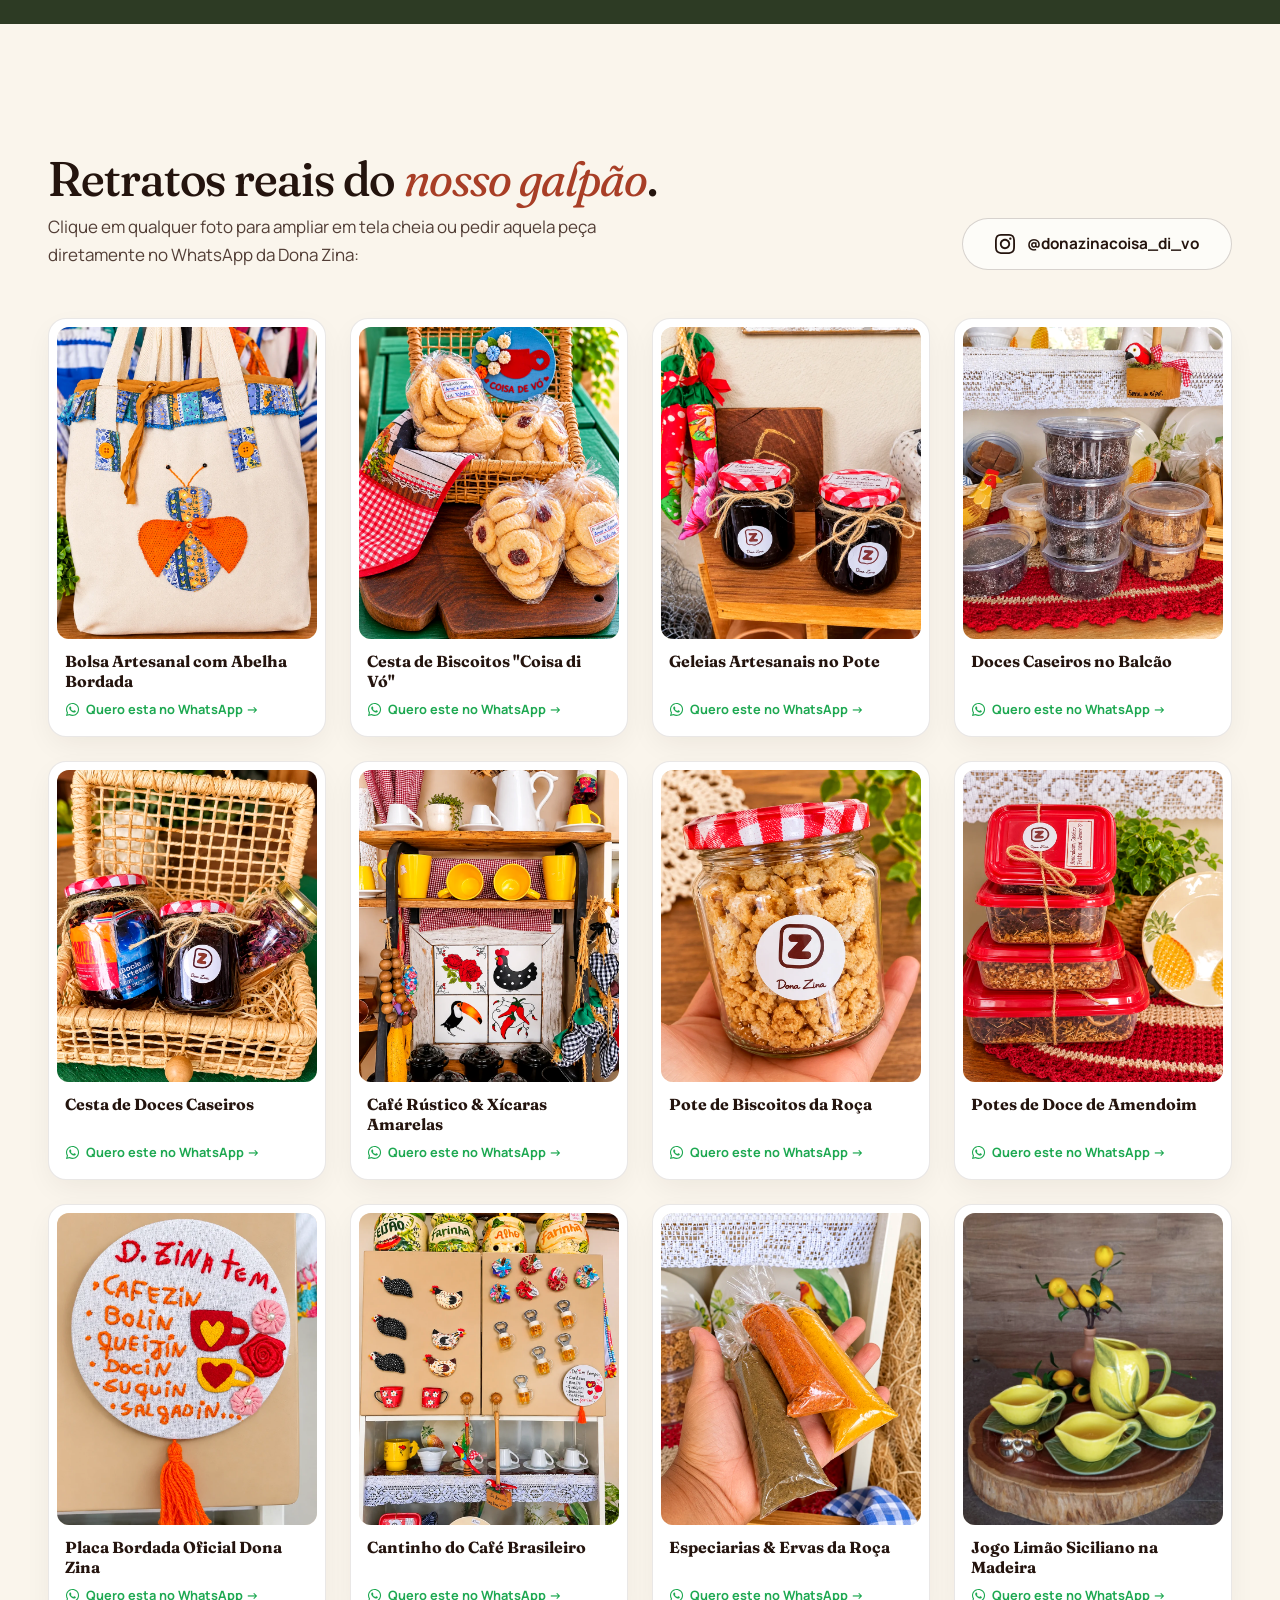
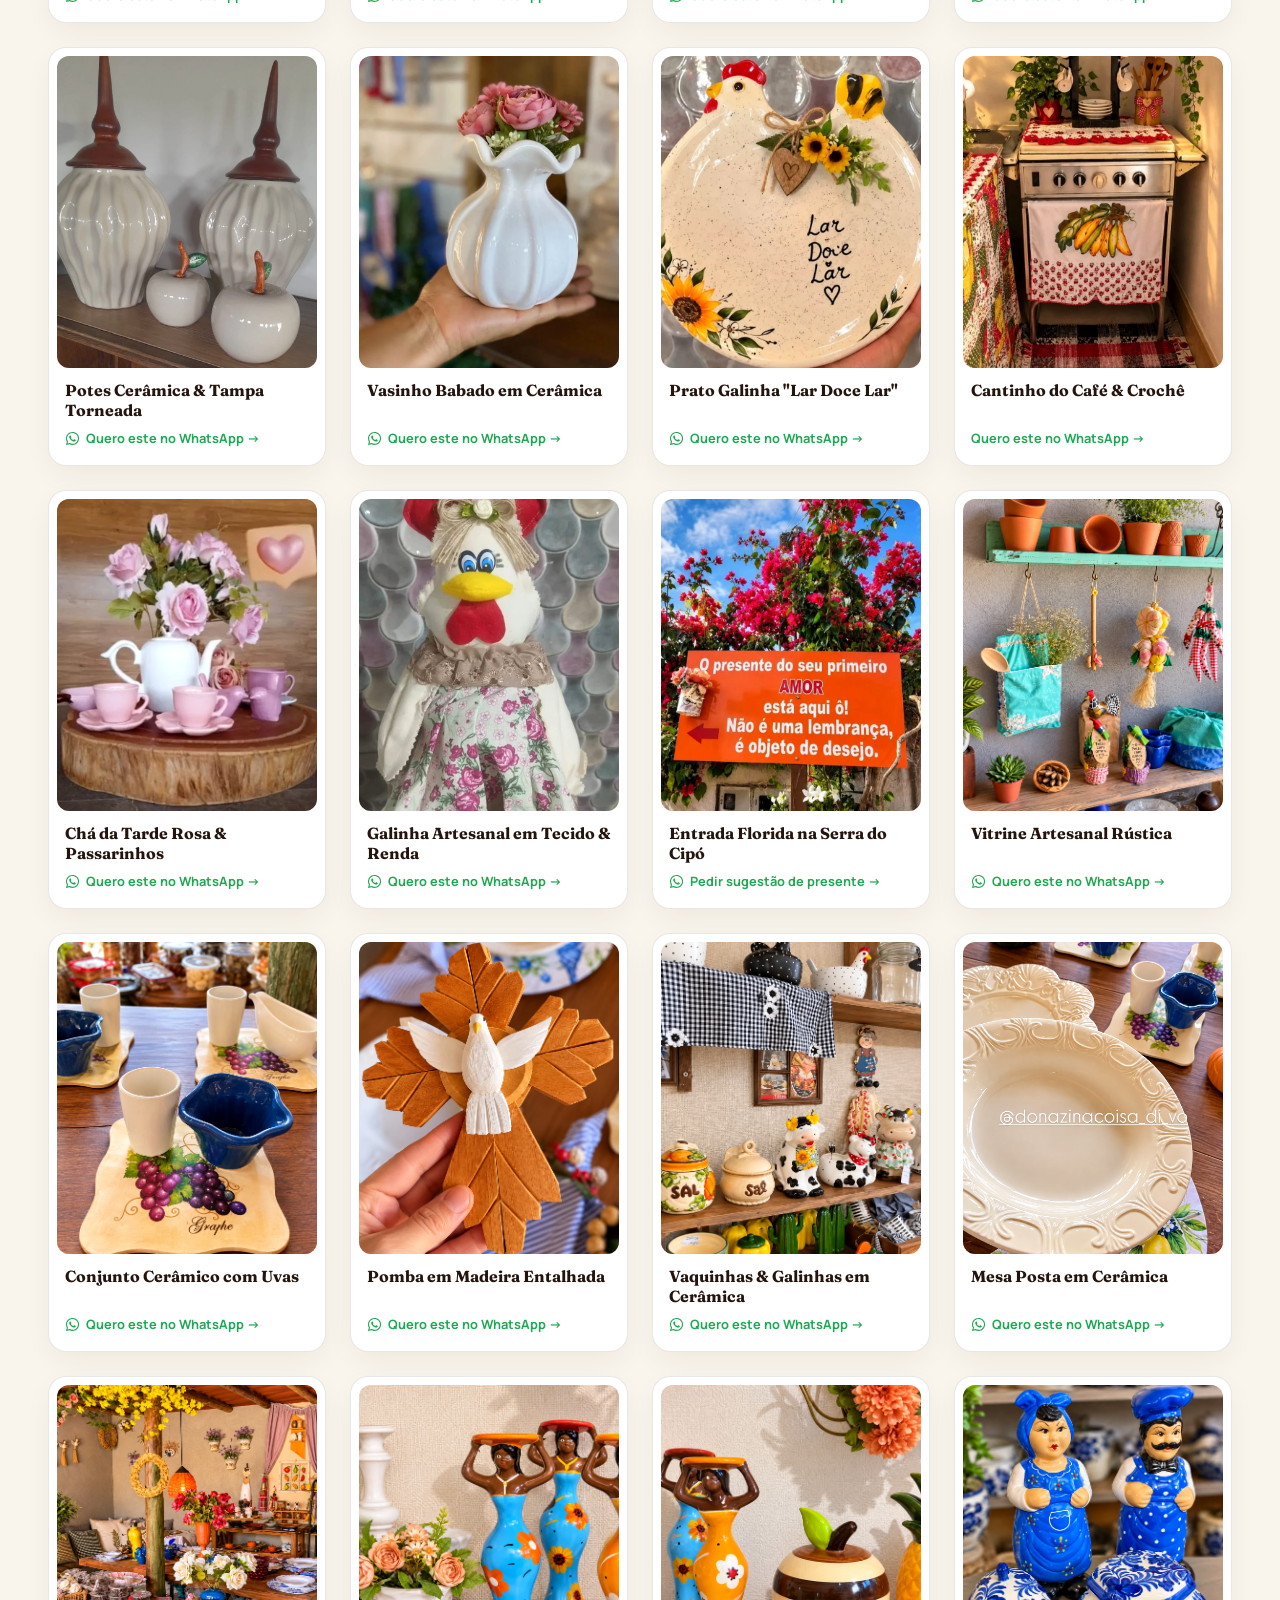
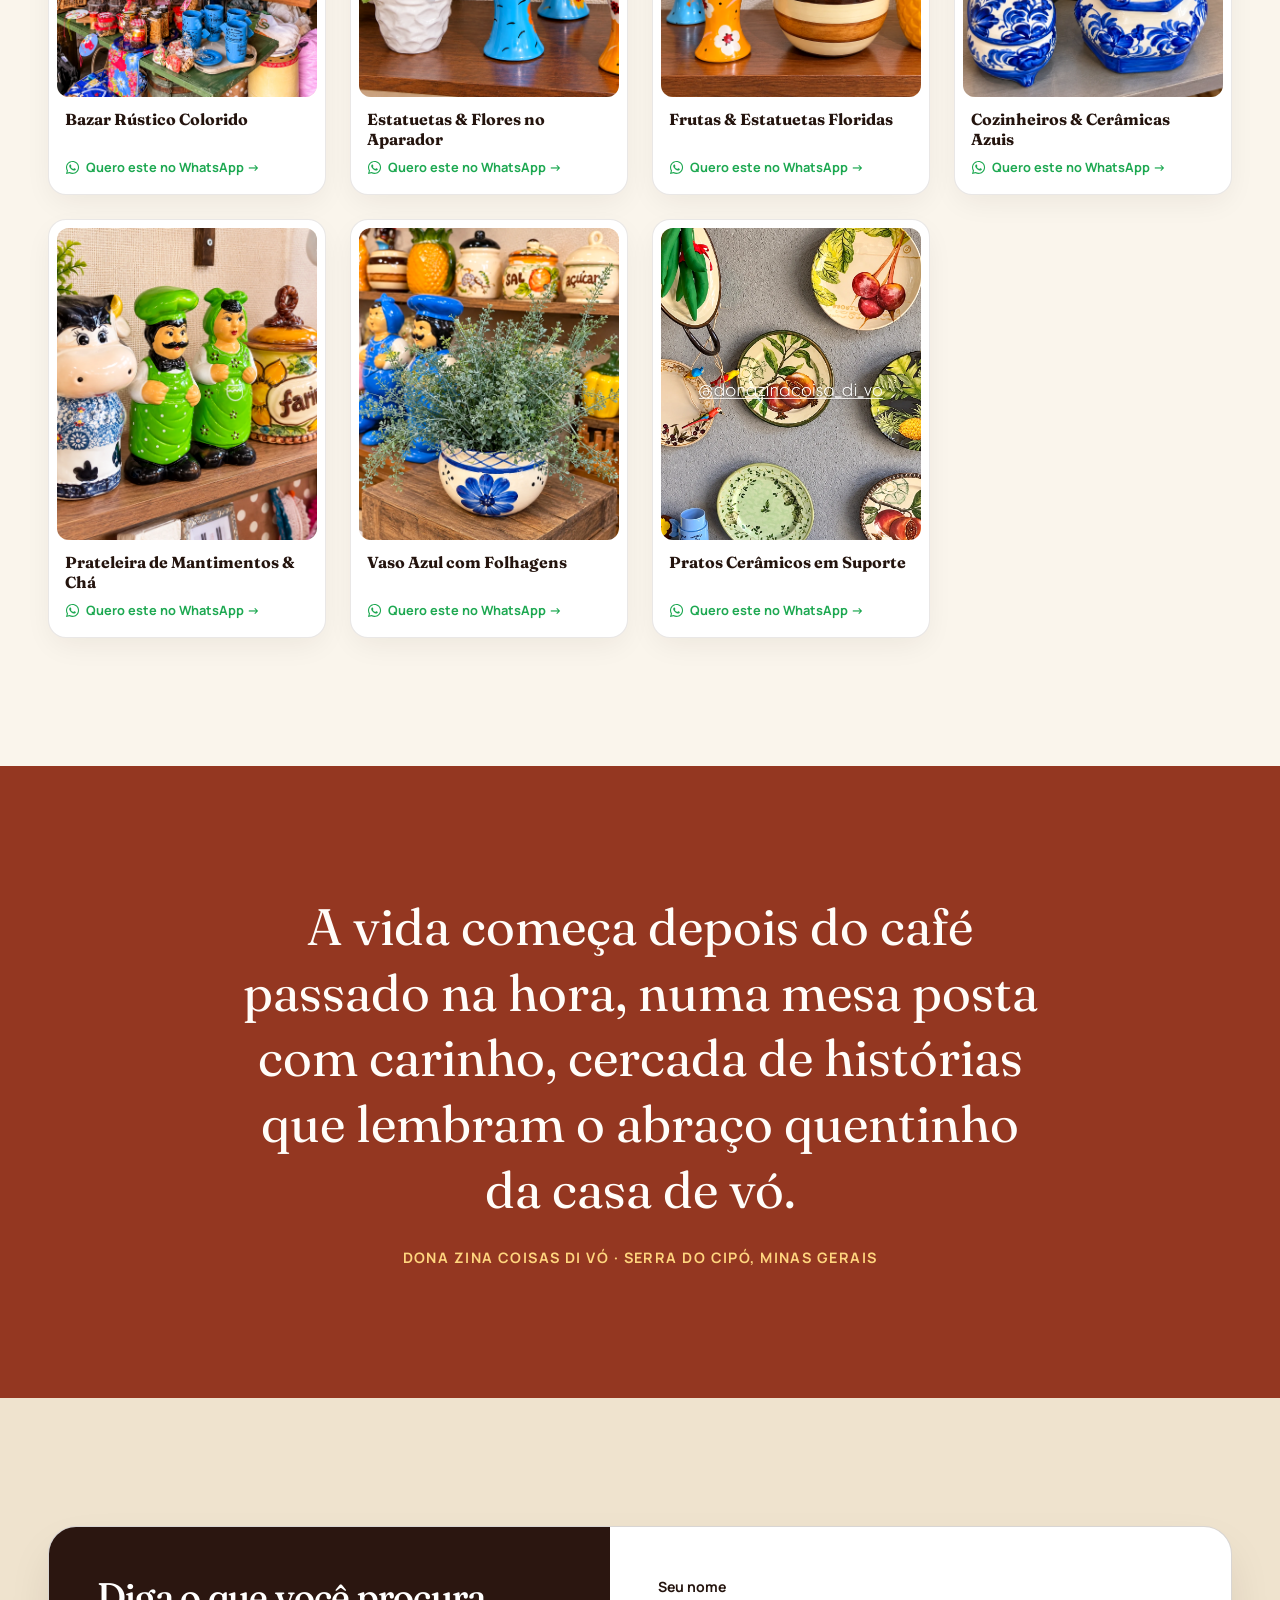
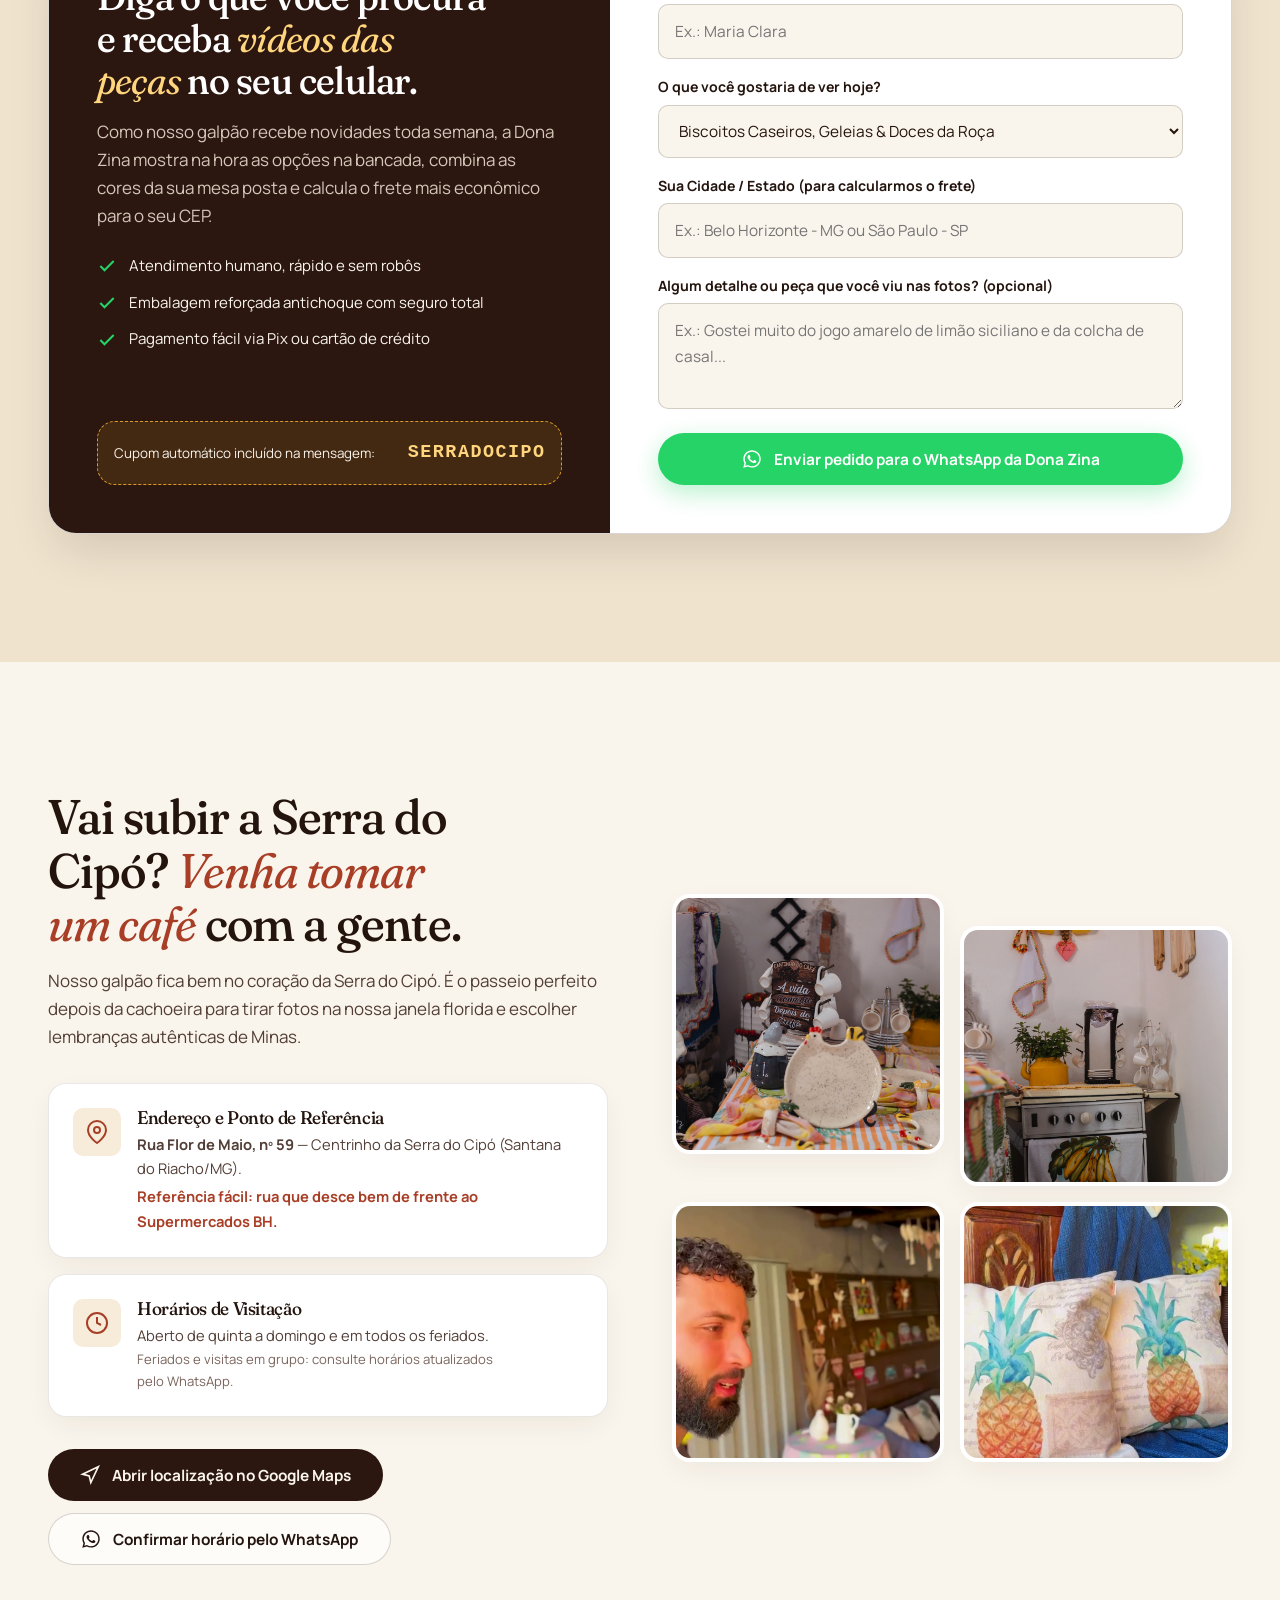
==== commit 63e30f51: "feat: atualizar depoimentos de clientes" ====
--- a/novo/index.html
+++ b/novo/index.html
@@ -1654,13 +1654,33 @@
                 <svg viewBox="0 0 24 24"><path d="M12 2l2.9 6.26L22 9.27l-5 4.87 1.18 6.88L12 17.77l-6.18 3.25L7 14.14 2 9.27l7.1-1.01L12 2z"/></svg>
                 <svg viewBox="0 0 24 24"><path d="M12 2l2.9 6.26L22 9.27l-5 4.87 1.18 6.88L12 17.77l-6.18 3.25L7 14.14 2 9.27l7.1-1.01L12 2z"/></svg>
               </div>
-              <p class="review-quote">"Parceria especial com a Dona Zina! Cada detalhe do galpão encanta os hóspedes que querem levar uma lembrança verdadeira da Serra do Cipó."</p>
+              <p class="review-quote">"Amei conhecer a loja Dona Zina! Que lugar encantador. Comprei várias coisas maravilhosas pra minha casa, pagando um valor excelente! Parada obrigatória toda vez agora."</p>
             </div>
             <div class="review-author">
-              <div class="review-avatar">PV</div>
-              <div>
-                <strong>Vilarejo Cipó</strong>
-                <span>Parceiro na Serra do Cipó</span>
+              <div class="review-avatar">CV</div>
+              <div>
+                <strong>Cliente visitante</strong>
+                <span>Depoimento recebido no Instagram</span>
+              </div>
+            </div>
+          </article>
+
+          <article class="review-card">
+            <div>
+              <div class="review-stars" aria-label="5 estrelas">
+                <svg viewBox="0 0 24 24"><path d="M12 2l2.9 6.26L22 9.27l-5 4.87 1.18 6.88L12 17.77l-6.18 3.25L7 14.14 2 9.27l7.1-1.01L12 2z"/></svg>
+                <svg viewBox="0 0 24 24"><path d="M12 2l2.9 6.26L22 9.27l-5 4.87 1.18 6.88L12 17.77l-6.18 3.25L7 14.14 2 9.27l7.1-1.01L12 2z"/></svg>
+                <svg viewBox="0 0 24 24"><path d="M12 2l2.9 6.26L22 9.27l-5 4.87 1.18 6.88L12 17.77l-6.18 3.25L7 14.14 2 9.27l7.1-1.01L12 2z"/></svg>
+                <svg viewBox="0 0 24 24"><path d="M12 2l2.9 6.26L22 9.27l-5 4.87 1.18 6.88L12 17.77l-6.18 3.25L7 14.14 2 9.27l7.1-1.01L12 2z"/></svg>
+                <svg viewBox="0 0 24 24"><path d="M12 2l2.9 6.26L22 9.27l-5 4.87 1.18 6.88L12 17.77l-6.18 3.25L7 14.14 2 9.27l7.1-1.01L12 2z"/></svg>
+              </div>
+              <p class="review-quote">"Dona Zina é uma loja que você se encanta à primeira vista; dá vontade de levar de tudo! Tem mesa posta, quadros decorativos e artesanato em confecção própria. Tudo em uma decoração única, que remete às coisas de vó — uma nostalgia que te leva lá na infância. Recomendo passar lá, nem que seja pra levar uma lembrancinha da Serra pra BH."</p>
+            </div>
+            <div class="review-author">
+              <div class="review-avatar">CB</div>
+              <div>
+                <strong>Cliente de Belo Horizonte</strong>
+                <span>Depoimento recebido no Instagram</span>
               </div>
             </div>
           </article>
--- a/novo/css/style.css
+++ b/novo/css/style.css
@@ -1714,7 +1714,7 @@
 
 @media (min-width: 768px) {
   .reviews-grid {
-    grid-template-columns: repeat(3, 1fr);
+    grid-template-columns: repeat(2, 1fr);
   }
 }
 
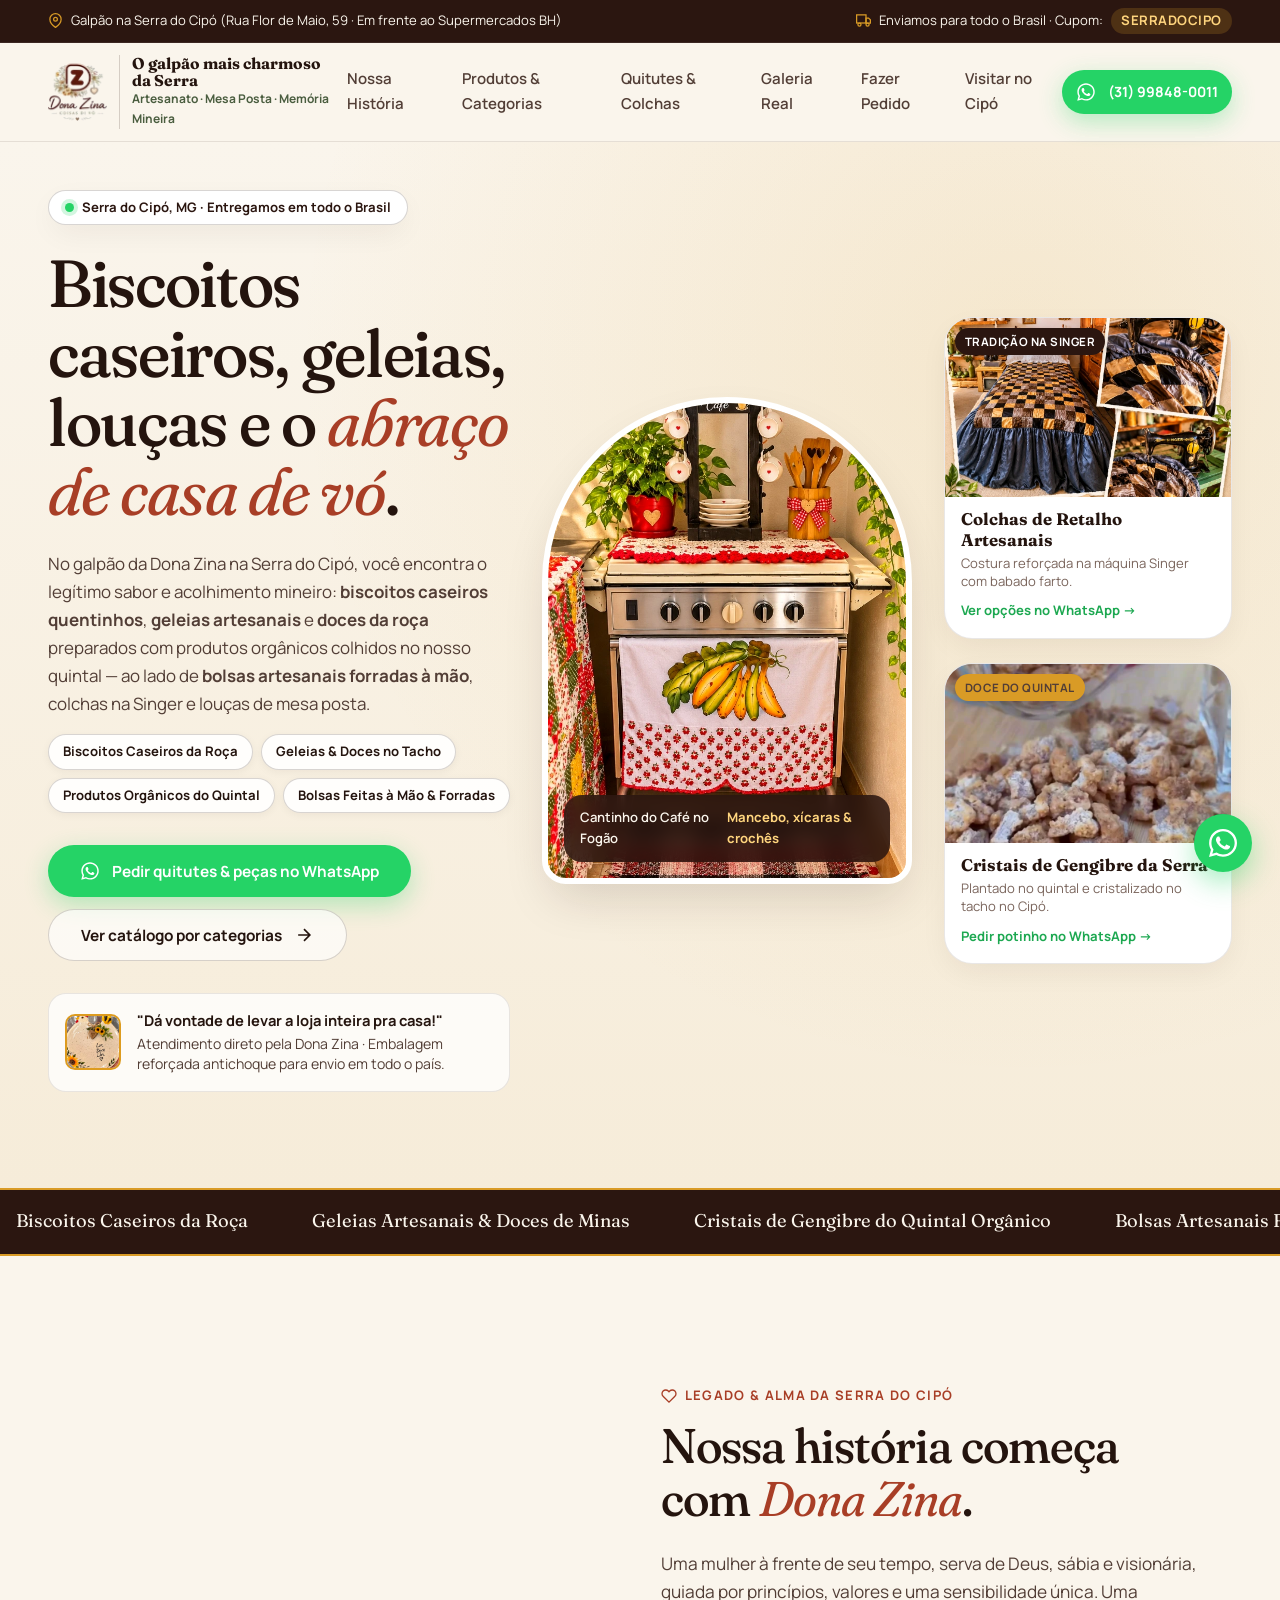
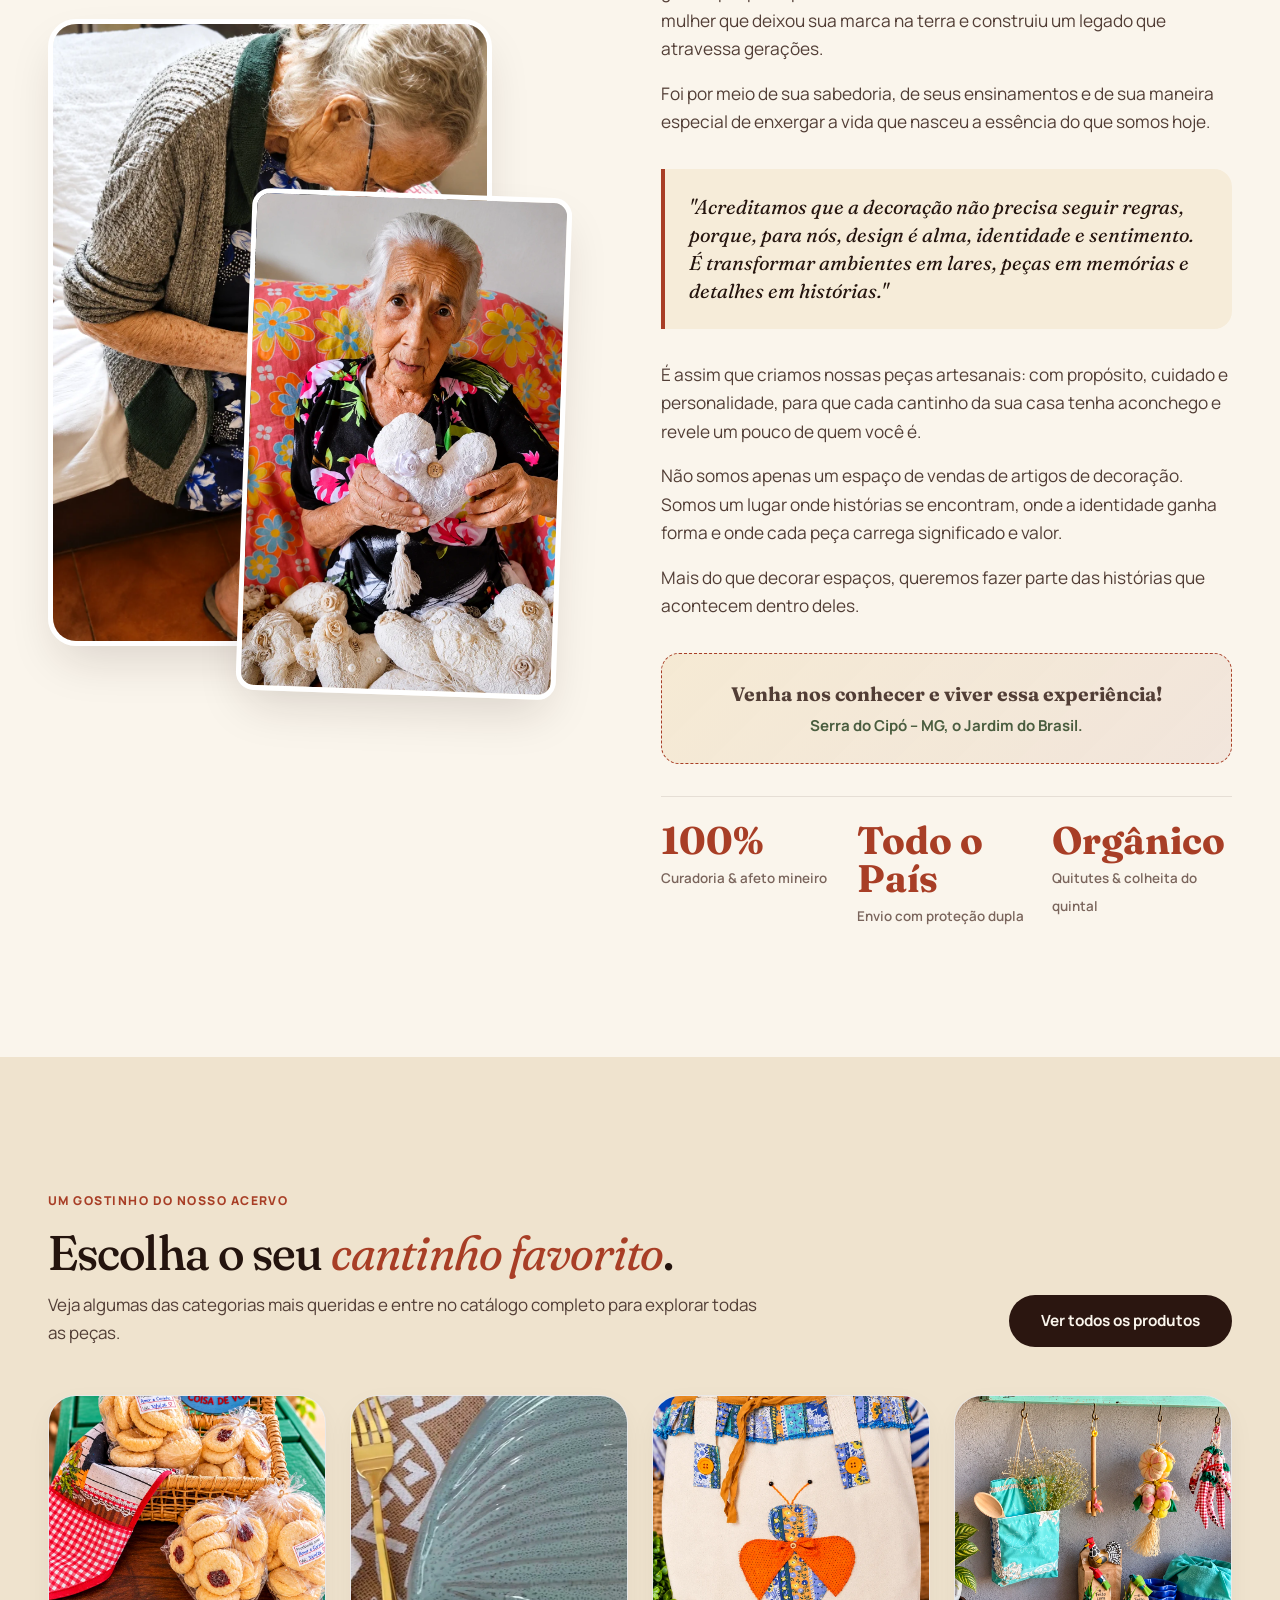
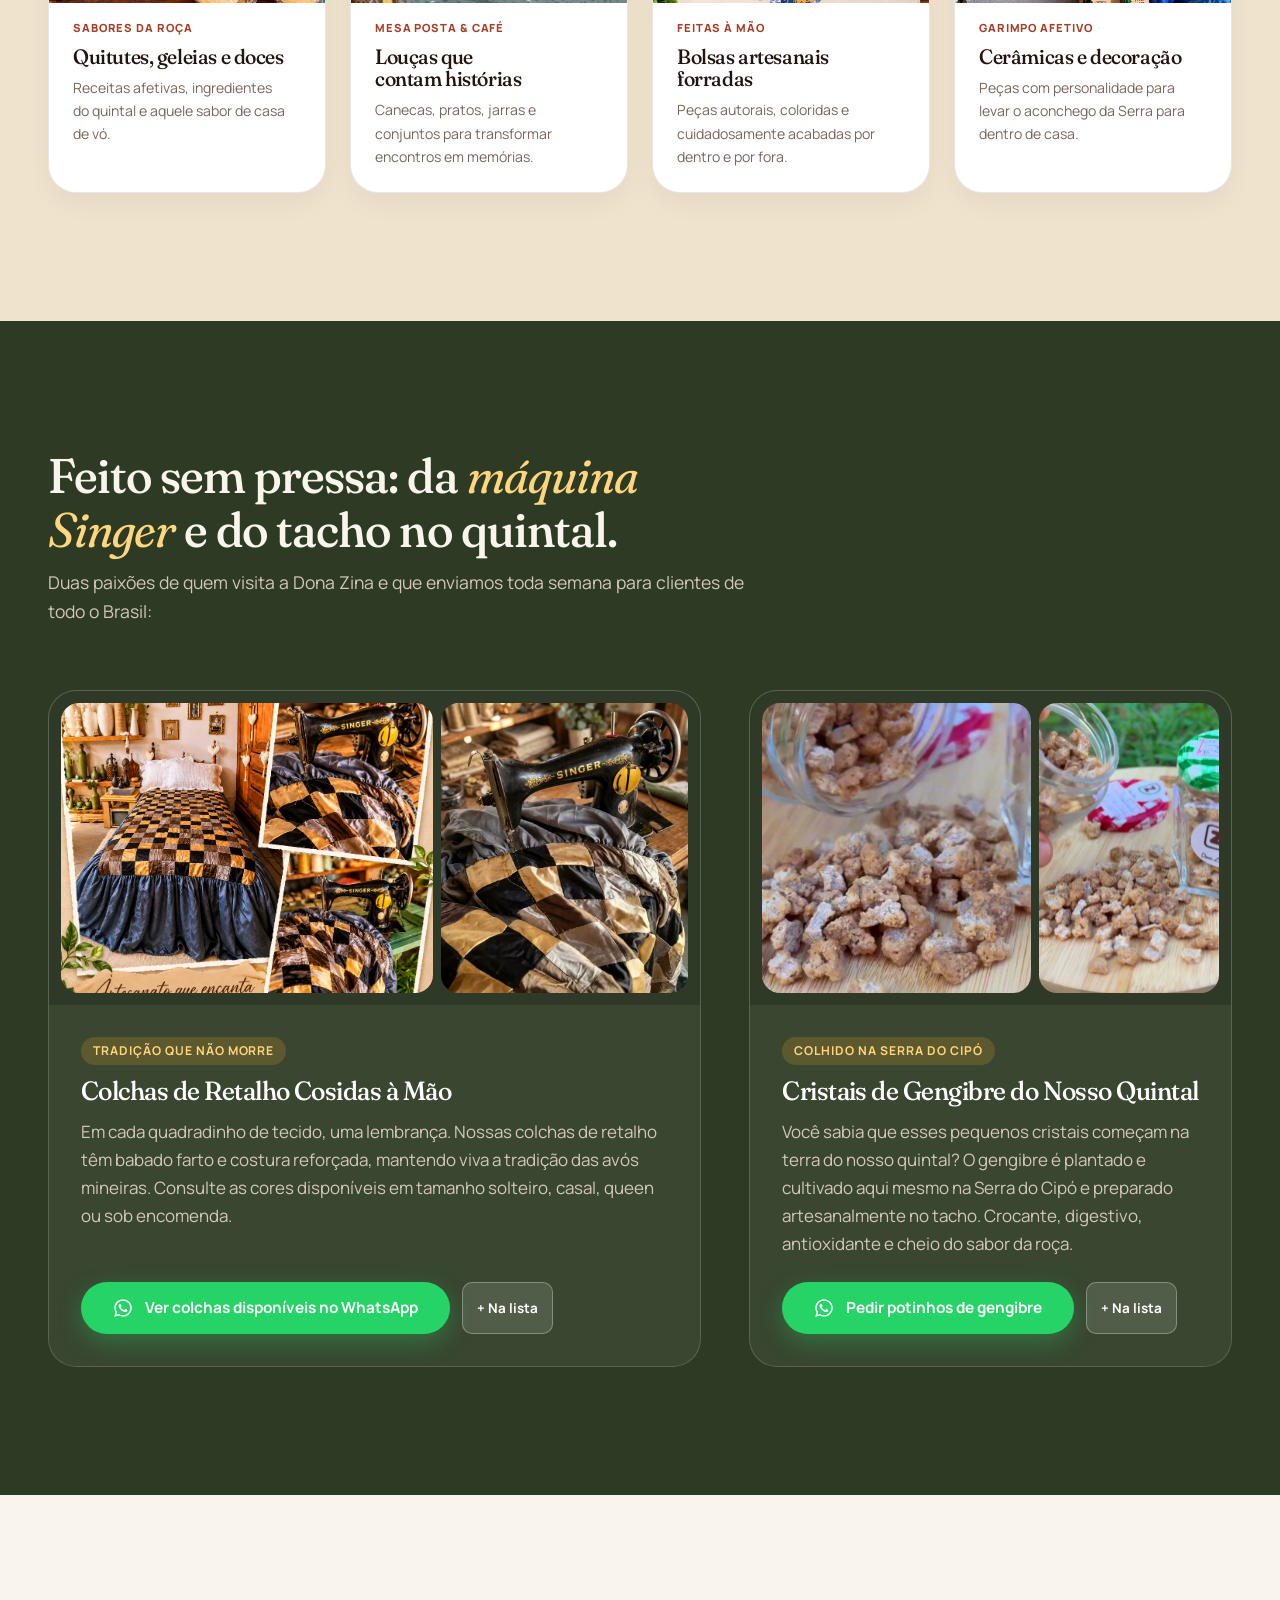
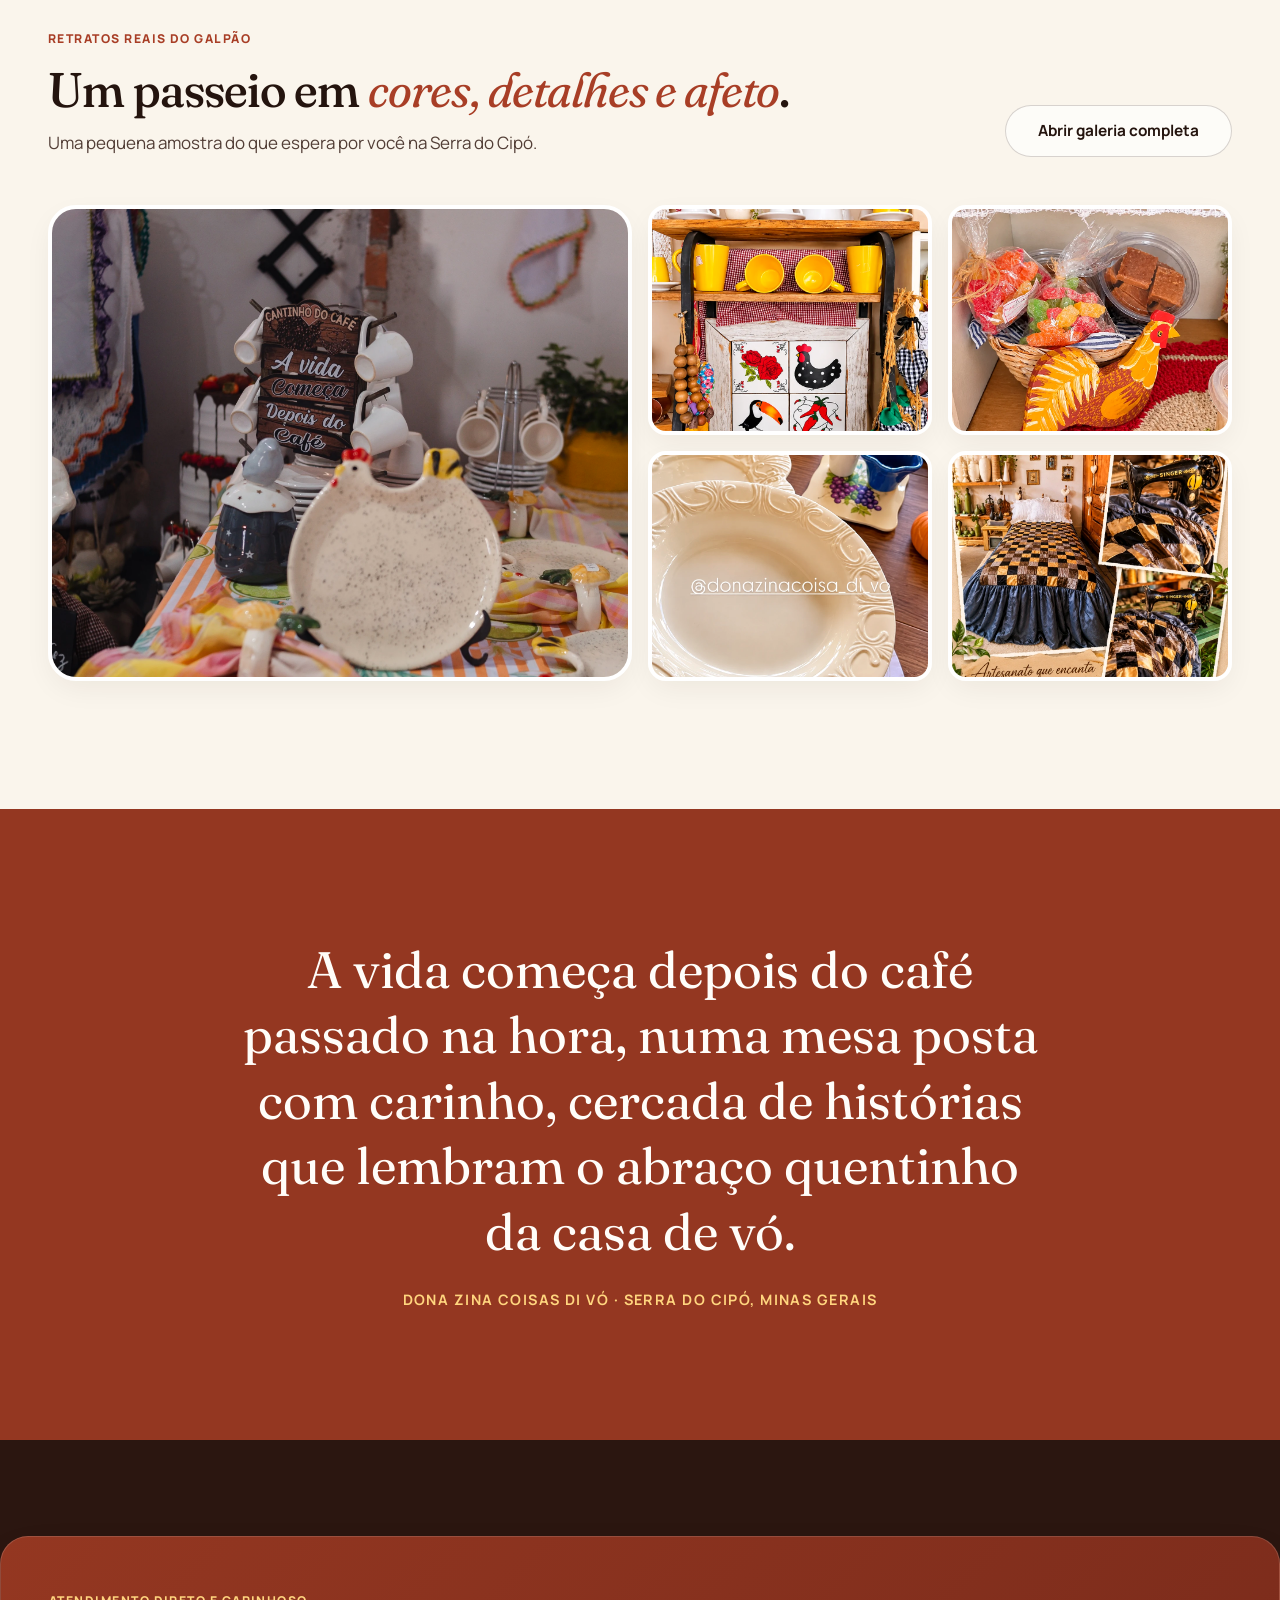
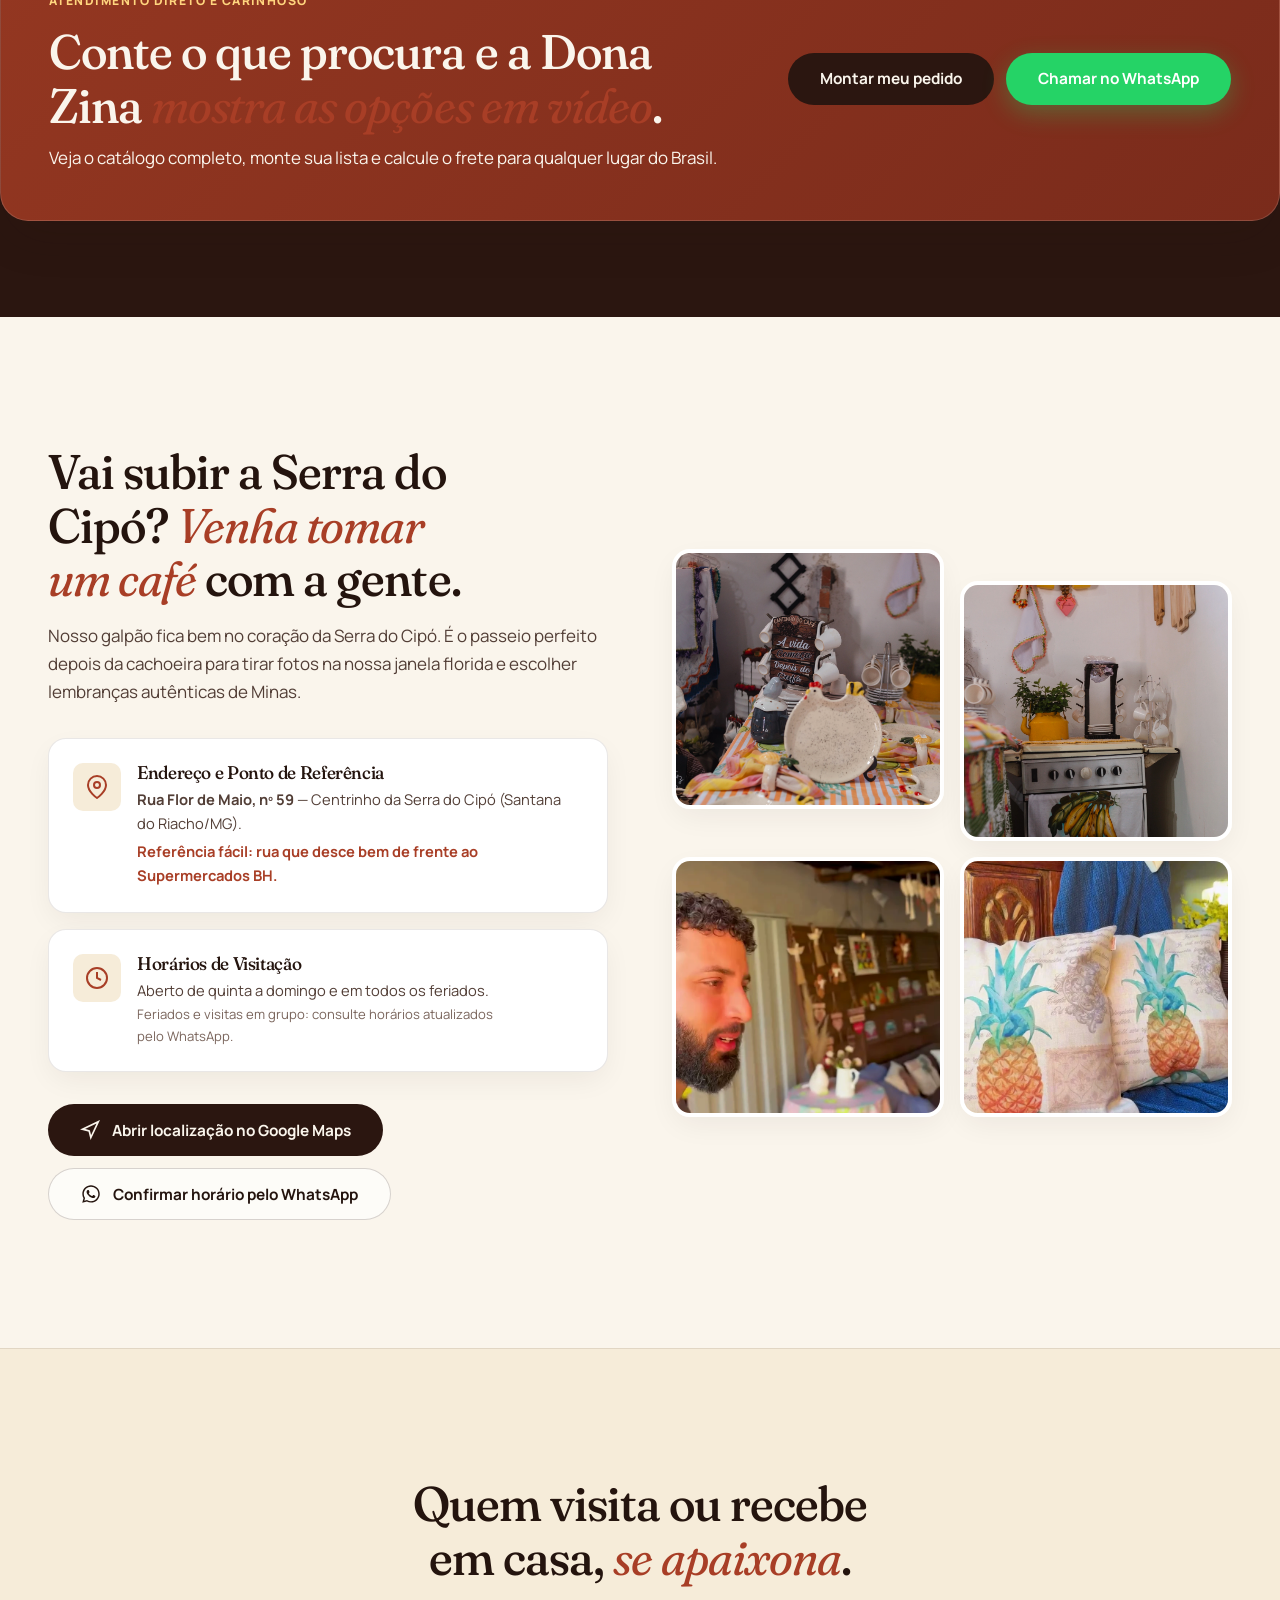
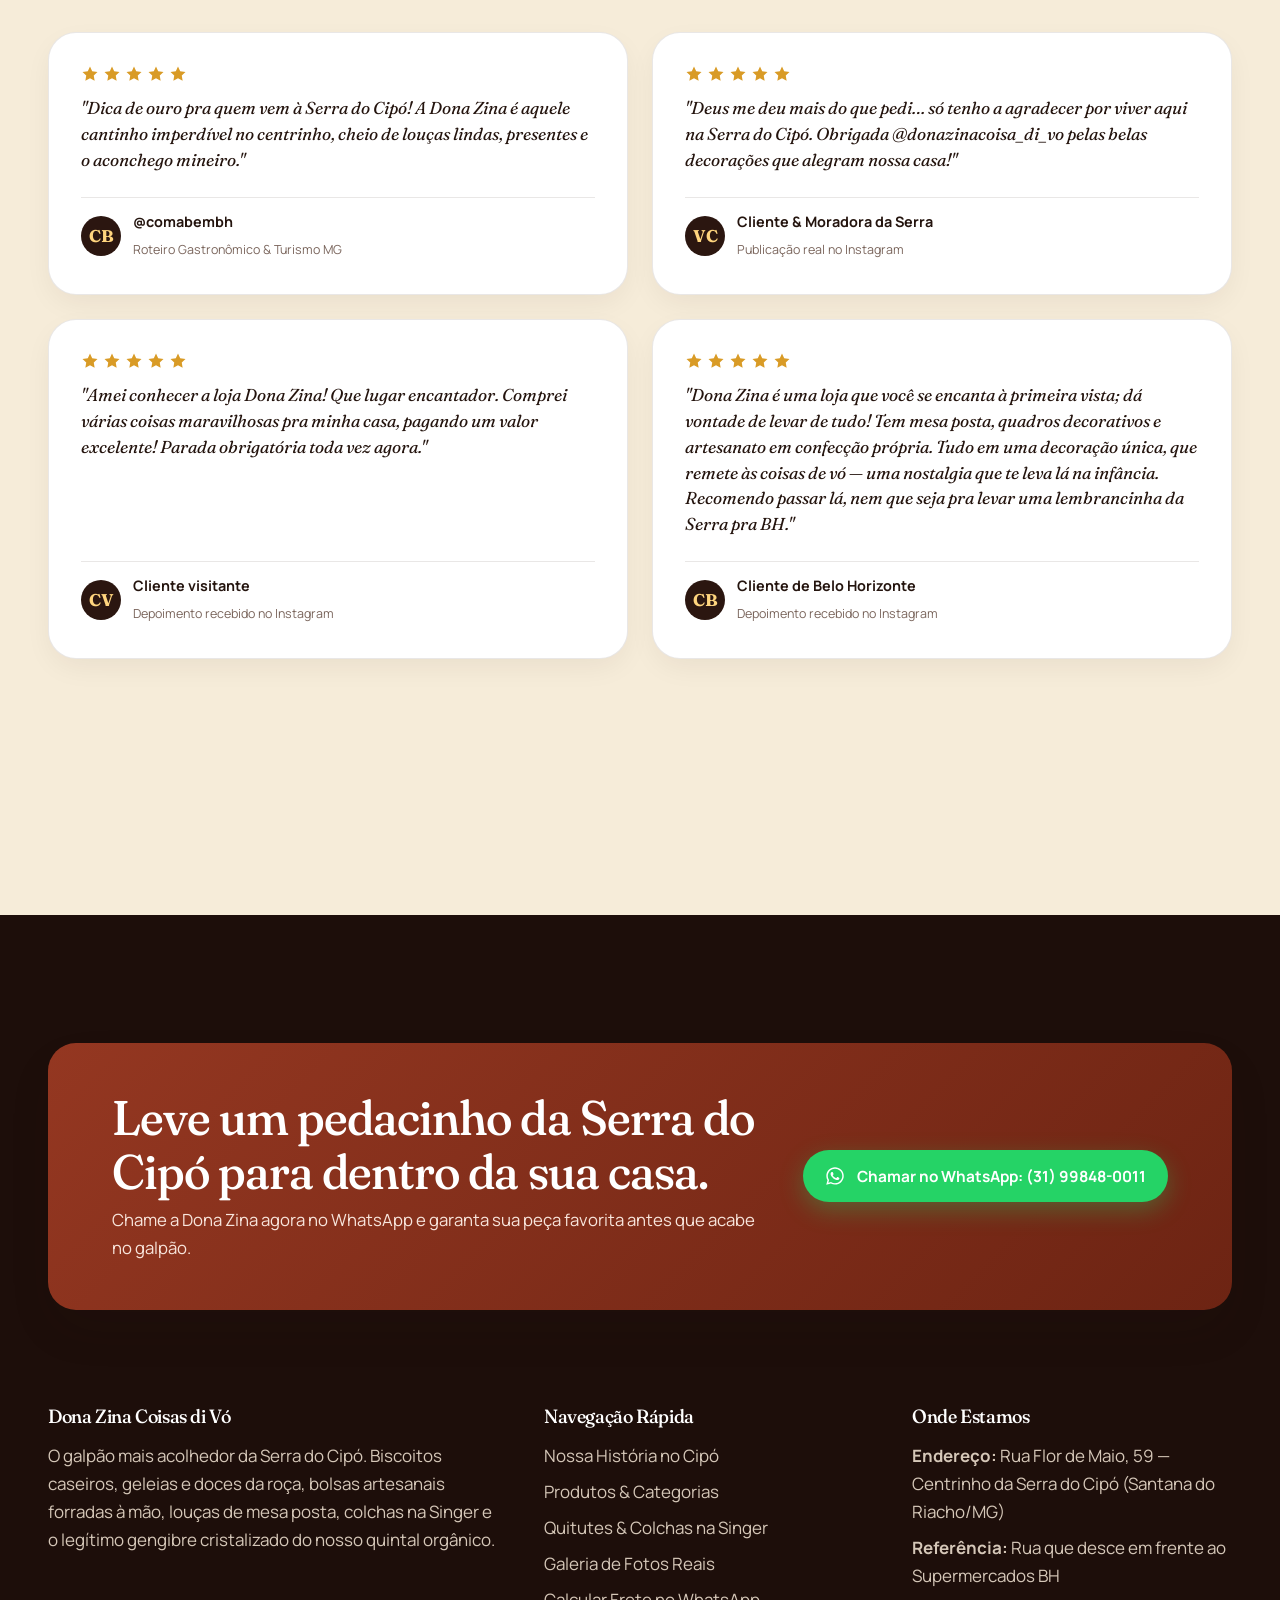
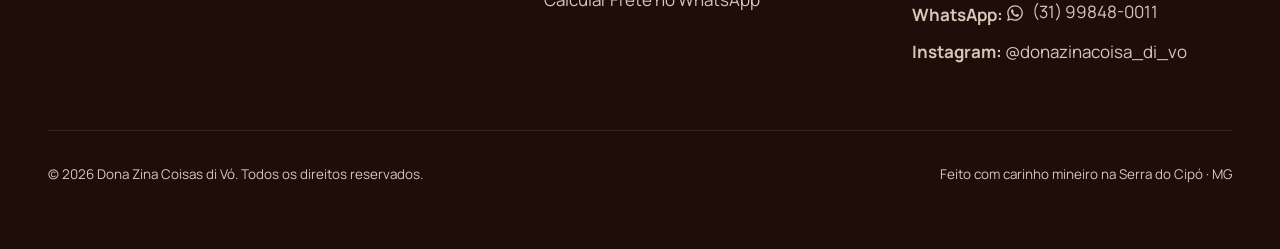
==== commit 91190823: "feat: dividir site em páginas de produtos e galeria" ====
--- a/novo/index.html
+++ b/novo/index.html
@@ -3,16 +3,16 @@
 <head>
   <meta charset="UTF-8">
   <meta name="viewport" content="width=device-width, initial-scale=1.0">
-  
-  <title>Dona Zina Coisas di Vó | Louças Afetivas, Colchas & Artesanato na Serra do Cipó</title>
-  <meta name="description" content="O galpão mais acolhedor da Serra do Cipó! Louças de mesa posta, pratos Lar Doce Lar, jogos de chá, colchas de retalho cosidas à mão, peças em bambu e gengibre cristalizado do quintal. Enviamos para todo o Brasil.">
+
+  <title>Dona Zina Coisas di Vó | Artesanato e Afeto na Serra do Cipó</title>
+  <meta name="description" content="Conheça a Dona Zina Coisas di Vó na Serra do Cipó: artesanato, louças, quitutes, colchas e decoração afetiva com envio para todo o Brasil.">
   <meta name="keywords" content="Dona Zina, Coisas di Vó, Serra do Cipó, artesanato mineiro, decoração afetiva, mesa posta, colcha de retalhos, canecas floreiras, louças em bambu, gengibre cristalizado, Santana do Riacho">
   <link rel="canonical" href="https://donazinacipov.com.br/">
 
   <!-- Open Graph / Compartilhamento no WhatsApp -->
   <meta property="og:type" content="website">
   <meta property="og:title" content="Dona Zina Coisas di Vó — O Aconchego de Minas no Seu Lar">
-  <meta property="og:description" content="Louças de mesa posta, cantinho do café, colchas de retalho e relíquias garimpadas na Serra do Cipó. Visite nosso galpão ou peça pelo WhatsApp com envio para todo o Brasil.">
+  <meta property="og:description" content="Conheça a Dona Zina Coisas di Vó na Serra do Cipó: artesanato, louças, quitutes, colchas e decoração afetiva com envio para todo o Brasil.">
   <meta property="og:image" content="assets/img/espaco-loja-2.webp">
   <meta property="og:url" content="https://donazinacipov.com.br/">
 
@@ -28,73 +28,43 @@
   <!-- Folha de Estilo Principal -->
   <link rel="stylesheet" href="css/style.css">
 
-  <!-- Schema.org Dados Estruturados (HomeGoodsStore + FAQPage) -->
+  <!-- Schema.org Dados Estruturados (HomeGoodsStore) -->
   <script type="application/ld+json">
-  {
-    "@context": "https://schema.org",
-    "@graph": [
-      {
-        "@type": "HomeGoodsStore",
-        "@id": "https://donazinacipov.com.br/#store",
-        "name": "Dona Zina Coisas di Vó",
-        "alternateName": "Dona Zina Coisas de Vó",
-        "description": "Galpão de decoração afetiva, louças de mesa posta, colchas de retalho artesanais, peças com detalhes em bambu e gengibre cristalizado na Serra do Cipó (MG), com envio para todo o Brasil.",
-        "url": "https://donazinacipov.com.br/",
-        "logo": "https://donazinacipov.com.br/assets/img/logo-clean.png",
-        "image": "https://donazinacipov.com.br/assets/img/espaco-loja-2.webp",
-        "telephone": "+55-31-99848-0011",
-        "priceRange": "$$",
-        "address": {
-          "@type": "PostalAddress",
-          "streetAddress": "Rua Flor de Maio, 59",
-          "addressLocality": "Santana do Riacho (Serra do Cipó)",
-          "addressRegion": "MG",
-          "addressCountry": "BR"
-        },
-        "geo": {
-          "@type": "GeoCoordinates",
-          "latitude": -19.3333,
-          "longitude": -43.6167
-        },
-        "sameAs": [
-          "https://www.instagram.com/donazinacoisa_di_vo/"
-        ]
+{
+  "@context": "https://schema.org",
+  "@graph": [
+    {
+      "@type": "HomeGoodsStore",
+      "@id": "https://donazinacipov.com.br/#store",
+      "name": "Dona Zina Coisas di Vó",
+      "alternateName": "Dona Zina Coisas de Vó",
+      "description": "Galpão de decoração afetiva, louças de mesa posta, colchas de retalho artesanais, peças com detalhes em bambu e gengibre cristalizado na Serra do Cipó (MG), com envio para todo o Brasil.",
+      "url": "https://donazinacipov.com.br/",
+      "logo": "https://donazinacipov.com.br/assets/img/logo-clean.png",
+      "image": "https://donazinacipov.com.br/assets/img/espaco-loja-2.webp",
+      "telephone": "+55-31-99848-0011",
+      "priceRange": "$",
+      "address": {
+        "@type": "PostalAddress",
+        "streetAddress": "Rua Flor de Maio, 59",
+        "addressLocality": "Santana do Riacho (Serra do Cipó)",
+        "addressRegion": "MG",
+        "addressCountry": "BR"
       },
-      {
-        "@type": "FAQPage",
-        "@id": "https://donazinacipov.com.br/#faq",
-        "mainEntity": [
-          {
-            "@type": "Question",
-            "name": "Como faço para ver o preço das peças e comprar pelo WhatsApp?",
-            "acceptedAnswer": {
-              "@type": "Answer",
-              "text": "Basta tocar no botão de WhatsApp em qualquer peça ou montar sua lista de desejos aqui no site. A Dona Zina responde no (31) 99848-0011 com fotos reais do estoque do dia, valores e cálculo imediato do frete."
-            }
-          },
-          {
-            "@type": "Question",
-            "name": "Como as louças e cerâmicas chegam inteiras em outros estados?",
-            "acceptedAnswer": {
-              "@type": "Answer",
-              "text": "Todas as peças frágeis são envolvidas individualmente em camadas duplas de plástico bolha e proteção firme de papelão antichoque. Seu pedido viaja assegurado até a sua porta."
-            }
-          },
-          {
-            "@type": "Question",
-            "name": "Onde fica o galpão físico da Dona Zina na Serra do Cipó?",
-            "acceptedAnswer": {
-              "@type": "Answer",
-              "text": "Fica na Rua Flor de Maio, nº 59, no centrinho da Serra do Cipó (Santana do Riacho/MG). A referência é muito fácil: é a rua que desce bem em frente ao Supermercados BH."
-            }
-          }
-        ]
-      }
-    ]
-  }
+      "geo": {
+        "@type": "GeoCoordinates",
+        "latitude": -19.3333,
+        "longitude": -43.6167
+      },
+      "sameAs": [
+        "https://www.instagram.com/donazinacoisa_di_vo/"
+      ]
+    }
+  ]
+}
   </script>
 </head>
-<body>
+<body class="page-home">
 
   <a href="#conteudo-principal" class="skip-link">Pular para o conteúdo principal</a>
 
@@ -119,7 +89,7 @@
        ======================================================================== -->
   <header class="site-header" role="banner">
     <div class="container header-row">
-      <a href="#" class="brand-link" aria-label="Dona Zina Coisas di Vó — Início">
+      <a href="index.html" class="brand-link" aria-label="Dona Zina Coisas di Vó — Início">
         <img src="assets/img/logo-clean.webp" alt="Logo Dona Zina Coisas di Vó" class="brand-logo-img" width="120" height="58">
         <div class="brand-tag-side">
           <strong>O galpão mais charmoso da Serra</strong>
@@ -128,12 +98,12 @@
       </a>
 
       <nav class="main-nav" role="navigation" aria-label="Menu principal">
-        <a href="#historia" class="nav-item">Nossa História</a>
-        <a href="#produtos" class="nav-item">Produtos & Categorias</a>
-        <a href="#tradicao" class="nav-item">Quitutes & Colchas</a>
-        <a href="#portfolio" class="nav-item">Galeria Real</a>
-        <a href="#encomendar" class="nav-item">Fazer Pedido</a>
-        <a href="#visitar" class="nav-item">Visitar no Cipó</a>
+        <a href="index.html#historia" class="nav-item">Nossa História</a>
+        <a href="produtos.html" class="nav-item">Produtos & Categorias</a>
+        <a href="index.html#tradicao" class="nav-item">Quitutes & Colchas</a>
+        <a href="galeria.html" class="nav-item">Galeria Real</a>
+        <a href="produtos.html#encomendar" class="nav-item">Fazer Pedido</a>
+        <a href="index.html#visitar" class="nav-item">Visitar no Cipó</a>
       </nav>
 
       <div class="header-cta-group">
@@ -154,12 +124,12 @@
   <!-- Menu Mobile -->
   <div class="mobile-menu-overlay" role="dialog" aria-modal="true" aria-label="Menu de navegação">
     <ul class="mobile-nav-list">
-      <li><a href="#historia" class="mobile-nav-link">Nossa História</a></li>
-      <li><a href="#produtos" class="mobile-nav-link">Produtos & Categorias</a></li>
-      <li><a href="#tradicao" class="mobile-nav-link">Quitutes & Colchas</a></li>
-      <li><a href="#portfolio" class="mobile-nav-link">Galeria de Fotos Reais</a></li>
-      <li><a href="#encomendar" class="mobile-nav-link">Encomendar no WhatsApp</a></li>
-      <li><a href="#visitar" class="mobile-nav-link">Visitar o Galpão no Cipó</a></li>
+      <li><a href="index.html#historia" class="mobile-nav-link">Nossa História</a></li>
+      <li><a href="produtos.html" class="mobile-nav-link">Produtos & Categorias</a></li>
+      <li><a href="index.html#tradicao" class="mobile-nav-link">Quitutes & Colchas</a></li>
+      <li><a href="galeria.html" class="mobile-nav-link">Galeria de Fotos Reais</a></li>
+      <li><a href="produtos.html#encomendar" class="mobile-nav-link">Encomendar no WhatsApp</a></li>
+      <li><a href="index.html#visitar" class="mobile-nav-link">Visitar o Galpão no Cipó</a></li>
     </ul>
     <a href="https://wa.me/5531998480011?text=Ol%C3%A1%2C%20Dona%20Zina!%20Vi%20o%20site%20e%20quero%20conhecer%20as%20pe%C3%A7as." target="_blank" rel="noopener noreferrer" class="btn btn-whatsapp" style="width: 100%;">
       <svg viewBox="0 0 448 512" fill="currentColor" aria-hidden="true"><path d="M380.9 97.1C339 55.1 283.2 32 223.9 32c-122.4 0-222 99.6-222 222 0 39.1 10.2 77.3 29.6 111L0 480l117.7-30.9c32.4 17.7 68.9 27 106.1 27h.1c122.3 0 224.1-99.6 224.1-222 0-59.3-25.2-115-67.1-157zm-157 341.6c-33.2 0-65.7-8.9-94-25.7l-6.7-4-69.8 18.3L72 359.2l-4.4-7c-18.5-29.4-28.2-63.3-28.2-98.2 0-101.7 82.8-184.5 184.6-184.5 49.3 0 95.6 19.2 130.4 54.1 34.8 34.9 56.2 81.2 56.1 130.5 0 101.8-84.9 184.6-186.6 184.6zm101.2-138.2c-5.5-2.8-32.8-16.2-37.9-18-5.1-1.9-8.8-2.8-12.5 2.8-3.7 5.6-14.3 18-17.6 21.8-3.2 3.7-6.5 4.2-12 1.4-32.6-16.3-54-29.1-75.5-66-5.7-9.8 5.7-9.1 16.3-30.3 1.8-3.7.9-6.9-.5-9.7-1.4-2.8-12.5-30.1-17.1-41.2-4.5-10.8-9.1-9.3-12.5-9.5-3.2-.2-6.9-.2-10.6-.2-3.7 0-9.7 1.4-14.8 6.9-5.1 5.6-19.4 19-19.4 46.3 0 27.3 19.9 53.7 22.6 57.4 2.8 3.7 39.1 59.7 94.8 83.8 35.2 15.2 49 16.5 66.6 13.9 10.7-1.6 32.8-13.4 37.4-26.4 4.6-13 4.6-24.1 3.2-26.4-1.3-2.5-5-3.9-10.5-6.6z"/></svg>
@@ -205,7 +175,7 @@
               <span>Pedir quitutes & peças no WhatsApp</span>
             </a>
 
-            <a href="#produtos" class="btn btn-outline">
+            <a href="produtos.html" class="btn btn-outline">
               <span>Ver catálogo por categorias</span>
               <svg class="arrow-icon" viewBox="0 0 24 24" fill="none" stroke="currentColor" stroke-width="2" aria-hidden="true"><path d="M5 12h14M12 5l7 7-7 7"/></svg>
             </a>
@@ -233,7 +203,7 @@
 
         <!-- Coluna 3: Dupla de Destaques Imediatos — Colcha na Singer & Gengibre do Quintal -->
         <div class="hero-col-side">
-          
+
           <!-- Destaque 1: Colchas de Retalho na Singer -->
           <article class="hero-highlight-card" onclick="abrirLightbox('assets/img/colcha-retalhos-singer-destaque.webp', 'Colcha de Retalhos Artesanal costurada na máquina Singer')" style="cursor: pointer;">
             <div class="hero-highlight-thumb">
@@ -403,423 +373,42 @@
          SEÇÃO 3: TELA DEDICADA DE PRODUTOS & QUITUTES POR CATEGORIAS
          Bolsas Artesanais Forradas, Quitutes Orgânicos, Mesa Posta, Cerâmicas e Colchas
          ====================================================================== -->
-    <section id="produtos" class="section-catalog" aria-labelledby="catalog-heading">
-      <div id="vitrine" style="position: relative; top: -80px; visibility: hidden;"></div>
+                                <section id="produtos" class="section-home-categories" aria-labelledby="home-categories-heading">
       <div class="container">
-
-        <div class="catalog-top-bar">
-          <div class="catalog-title-wrap">
-            <!-- Eyebrow 2 de 2 permitidos no site (Regra B8) -->
-            <span class="eyebrow">Catálogo & Categorias do Galpão</span>
-            <h2 id="catalog-heading" class="h2">O acervo da Dona Zina <em>separado por categorias</em>.</h2>
-            <p>
-              Nosso galpão na Serra do Cipó é bem amplo! Aqui você encontra desde delícias e doces da roça feitos com ingredientes orgânicos do nosso quintal até bolsas artesanais forradas à mão, cerâmicas e colchas na Singer. Toque na categoria que deseja ver:
-            </p>
-          </div>
-
-          <div class="filter-pills" role="tablist" aria-label="Filtrar peças e quitutes por categoria">
-            <button type="button" class="filter-pill active" data-filter="todos" role="tab" aria-selected="true">Todas as Categorias</button>
-            <button type="button" class="filter-pill" data-filter="quitutes" role="tab" aria-selected="false">Quitutes & Geleias</button>
-            <button type="button" class="filter-pill" data-filter="bolsas" role="tab" aria-selected="false">Bolsas Forradas</button>
-            <button type="button" class="filter-pill" data-filter="mesa" role="tab" aria-selected="false">Mesa Posta & Café</button>
-            <button type="button" class="filter-pill" data-filter="decor" role="tab" aria-selected="false">Cerâmicas & Garimpo</button>
-            <button type="button" class="filter-pill" data-filter="texteis" role="tab" aria-selected="false">Colchas & Crochês</button>
-          </div>
-        </div>
-
-        <div class="catalog-bento-grid">
-
-          <!-- Categoria: Bolsas Feitas à Mão & Forradas -->
-          <article class="prod-card prod-span-6" data-category="bolsas">
-            <div class="prod-img-wrap" onclick="abrirLightbox('assets/img/novas/bolsa-artesanal-abelha-colorida.webp', 'Bolsa Artesanal Forrada com Abelha Colorida Bordada à Mão')" style="cursor: pointer;">
-              <img src="assets/img/novas/bolsa-artesanal-abelha-colorida.webp" alt="Bolsa artesanal forrada com abelha colorida bordada à mão e acabamento rústico" width="600" height="440" loading="lazy">
-              <span class="prod-badge" style="background-color: var(--color-coffee); color: #FFD57E;">Feita à Mão & Forrada</span>
-            </div>
-            <div class="prod-body">
-              <div>
-                <span class="prod-category-label">Bolsas & Acessórios da Serra</span>
-                <h3 class="h3">Bolsas Artesanais Feitas à Mão & Forradas</h3>
-                <p>
-                  Costuradas ponto a ponto com tecidos selecionados, estruturadas e com forro interno completo de algodão, bolsos internos e acabamento impecável. Cada peça é única e carrega o charme autêntico da Serra do Cipó.
-                </p>
-              </div>
-              <div class="prod-actions">
-                <button type="button" class="btn-zap-direct" onclick="pedirPecaWhatsApp('Bolsas Artesanais Feitas à Mão e Forradas (quero ver modelos e estampas)')">
-                  <svg viewBox="0 0 448 512" fill="currentColor" aria-hidden="true"><path d="M380.9 97.1C339 55.1 283.2 32 223.9 32c-122.4 0-222 99.6-222 222 0 39.1 10.2 77.3 29.6 111L0 480l117.7-30.9c32.4 17.7 68.9 27 106.1 27h.1c122.3 0 224.1-99.6 224.1-222 0-59.3-25.2-115-67.1-157zm-157 341.6c-33.2 0-65.7-8.9-94-25.7l-6.7-4-69.8 18.3L72 359.2l-4.4-7c-18.5-29.4-28.2-63.3-28.2-98.2 0-101.7 82.8-184.5 184.6-184.5 49.3 0 95.6 19.2 130.4 54.1 34.8 34.9 56.2 81.2 56.1 130.5 0 101.8-84.9 184.6-186.6 184.6zm101.2-138.2c-5.5-2.8-32.8-16.2-37.9-18-5.1-1.9-8.8-2.8-12.5 2.8-3.7 5.6-14.3 18-17.6 21.8-3.2 3.7-6.5 4.2-12 1.4-32.6-16.3-54-29.1-75.5-66-5.7-9.8 5.7-9.1 16.3-30.3 1.8-3.7.9-6.9-.5-9.7-1.4-2.8-12.5-30.1-17.1-41.2-4.5-10.8-9.1-9.3-12.5-9.5-3.2-.2-6.9-.2-10.6-.2-3.7 0-9.7 1.4-14.8 6.9-5.1 5.6-19.4 19-19.4 46.3 0 27.3 19.9 53.7 22.6 57.4 2.8 3.7 39.1 59.7 94.8 83.8 35.2 15.2 49 16.5 66.6 13.9 10.7-1.6 32.8-13.4 37.4-26.4 4.6-13 4.6-24.1 3.2-26.4-1.3-2.5-5-3.9-10.5-6.6z"/></svg>
-                  <span>Pedir no WhatsApp</span>
-                </button>
-                <button type="button" class="btn-add-bag" onclick="alternarNaLista(this, 'Bolsa Artesanal Feita à Mão e Forrada')">
-                  <span>+ Na lista</span>
-                </button>
-              </div>
-            </div>
-          </article>
-
-          <!-- Categoria: Biscoitos Caseiros da Roça -->
-          <article class="prod-card prod-span-6" data-category="quitutes">
-            <div class="prod-img-wrap" onclick="abrirLightbox('assets/img/novas/cesta-biscoitos-coisa-de-vo.webp', 'Cesta de Biscoitos Caseiros Coisa di Vó')" style="cursor: pointer;">
-              <img src="assets/img/novas/cesta-biscoitos-coisa-de-vo.webp" alt="Cesta de biscoitos caseiros quentinhos da Dona Zina com placa Coisa di Vó" width="600" height="440" loading="lazy">
-              <span class="prod-badge" style="background-color: var(--color-gold); color: var(--color-coffee);">Receita Tradicional</span>
-            </div>
-            <div class="prod-body">
-              <div>
-                <span class="prod-category-label">Quitutes da Roça & Café de Vó</span>
-                <h3 class="h3">Biscoitos Caseiros Tradicionais & Broas</h3>
-                <p>
-                  Assados artesanalmente com manteiga de primeira e receitas de família. Sequilhos que derretem na boca, biscoitos de queijo da Serra e broinhas de fubá quentinhas que trazem de volta o sabor da infância.
-                </p>
-              </div>
-              <div class="prod-actions">
-                <button type="button" class="btn-zap-direct" onclick="pedirPecaWhatsApp('Biscoitos Caseiros da Roça e Broas (quero ver sabores disponíveis)')">
-                  <svg viewBox="0 0 448 512" fill="currentColor" aria-hidden="true"><path d="M380.9 97.1C339 55.1 283.2 32 223.9 32c-122.4 0-222 99.6-222 222 0 39.1 10.2 77.3 29.6 111L0 480l117.7-30.9c32.4 17.7 68.9 27 106.1 27h.1c122.3 0 224.1-99.6 224.1-222 0-59.3-25.2-115-67.1-157zm-157 341.6c-33.2 0-65.7-8.9-94-25.7l-6.7-4-69.8 18.3L72 359.2l-4.4-7c-18.5-29.4-28.2-63.3-28.2-98.2 0-101.7 82.8-184.5 184.6-184.5 49.3 0 95.6 19.2 130.4 54.1 34.8 34.9 56.2 81.2 56.1 130.5 0 101.8-84.9 184.6-186.6 184.6zm101.2-138.2c-5.5-2.8-32.8-16.2-37.9-18-5.1-1.9-8.8-2.8-12.5 2.8-3.7 5.6-14.3 18-17.6 21.8-3.2 3.7-6.5 4.2-12 1.4-32.6-16.3-54-29.1-75.5-66-5.7-9.8 5.7-9.1 16.3-30.3 1.8-3.7.9-6.9-.5-9.7-1.4-2.8-12.5-30.1-17.1-41.2-4.5-10.8-9.1-9.3-12.5-9.5-3.2-.2-6.9-.2-10.6-.2-3.7 0-9.7 1.4-14.8 6.9-5.1 5.6-19.4 19-19.4 46.3 0 27.3 19.9 53.7 22.6 57.4 2.8 3.7 39.1 59.7 94.8 83.8 35.2 15.2 49 16.5 66.6 13.9 10.7-1.6 32.8-13.4 37.4-26.4 4.6-13 4.6-24.1 3.2-26.4-1.3-2.5-5-3.9-10.5-6.6z"/></svg>
-                  <span>Pedir no WhatsApp</span>
-                </button>
-                <button type="button" class="btn-add-bag" onclick="alternarNaLista(this, 'Biscoitos Caseiros Tradicionais da Roça')">
-                  <span>+ Na lista</span>
-                </button>
-              </div>
-            </div>
-          </article>
-
-          <!-- Categoria: Geleias Artesanais & Doces da Roça -->
-          <article class="prod-card prod-span-6" data-category="quitutes">
-            <div class="prod-img-wrap" onclick="abrirLightbox('assets/img/novas/geleia-artesanal-dona-zina.webp', 'Geleias Artesanais Dona Zina Feitas com Frutas da Serra')" style="cursor: pointer;">
-              <img src="assets/img/novas/geleia-artesanal-dona-zina.webp" alt="Potes de geleias artesanais Dona Zina feitas no tacho com frutas da Serra do Cipó" width="600" height="440" loading="lazy">
-              <span class="prod-badge" style="background-color: var(--color-terracotta); color: #FFFFFF;">100% Orgânico</span>
-            </div>
-            <div class="prod-body">
-              <div>
-                <span class="prod-category-label">Doces no Tacho & Compotas</span>
-                <h3 class="h3">Geleias Artesanais & Doces da Roça no Tacho</h3>
-                <p>
-                  Frutas frescas cultivadas e colhidas aqui na Serra do Cipó, preparadas no tacho de cobre sem nenhum conservante químico. Geleias de frutas da estação, doce de leite artesanal, goiabada cascão e compotas da fazenda.
-                </p>
-              </div>
-              <div class="prod-actions">
-                <button type="button" class="btn-zap-direct" onclick="pedirPecaWhatsApp('Geleias Artesanais e Doces da Roça no Tacho (quero ver sabores)')">
-                  <svg viewBox="0 0 448 512" fill="currentColor" aria-hidden="true"><path d="M380.9 97.1C339 55.1 283.2 32 223.9 32c-122.4 0-222 99.6-222 222 0 39.1 10.2 77.3 29.6 111L0 480l117.7-30.9c32.4 17.7 68.9 27 106.1 27h.1c122.3 0 224.1-99.6 224.1-222 0-59.3-25.2-115-67.1-157zm-157 341.6c-33.2 0-65.7-8.9-94-25.7l-6.7-4-69.8 18.3L72 359.2l-4.4-7c-18.5-29.4-28.2-63.3-28.2-98.2 0-101.7 82.8-184.5 184.6-184.5 49.3 0 95.6 19.2 130.4 54.1 34.8 34.9 56.2 81.2 56.1 130.5 0 101.8-84.9 184.6-186.6 184.6zm101.2-138.2c-5.5-2.8-32.8-16.2-37.9-18-5.1-1.9-8.8-2.8-12.5 2.8-3.7 5.6-14.3 18-17.6 21.8-3.2 3.7-6.5 4.2-12 1.4-32.6-16.3-54-29.1-75.5-66-5.7-9.8 5.7-9.1 16.3-30.3 1.8-3.7.9-6.9-.5-9.7-1.4-2.8-12.5-30.1-17.1-41.2-4.5-10.8-9.1-9.3-12.5-9.5-3.2-.2-6.9-.2-10.6-.2-3.7 0-9.7 1.4-14.8 6.9-5.1 5.6-19.4 19-19.4 46.3 0 27.3 19.9 53.7 22.6 57.4 2.8 3.7 39.1 59.7 94.8 83.8 35.2 15.2 49 16.5 66.6 13.9 10.7-1.6 32.8-13.4 37.4-26.4 4.6-13 4.6-24.1 3.2-26.4-1.3-2.5-5-3.9-10.5-6.6z"/></svg>
-                  <span>Pedir no WhatsApp</span>
-                </button>
-                <button type="button" class="btn-add-bag" onclick="alternarNaLista(this, 'Geleias Artesanais & Doces da Roça')">
-                  <span>+ Na lista</span>
-                </button>
-              </div>
-            </div>
-          </article>
-
-          <!-- Categoria: Cristais de Gengibre do Quintal Orgânico -->
-          <article class="prod-card prod-span-6" data-category="quitutes">
-            <div class="prod-img-wrap" onclick="abrirLightbox('assets/img/gengibre-pote-rotulo.webp', 'Potinho de Gengibre Cristalizado do Quintal Orgânico da Dona Zina')" style="cursor: pointer;">
-              <img src="assets/img/gengibre-pote-rotulo.webp" alt="Pote de gengibre cristalizado artesanal com rótulo Dona Zina e tecido xadrez" width="600" height="440" loading="lazy">
-              <span class="prod-badge" style="background-color: var(--color-olive); color: #FFFFFF;">Colhido no Quintal</span>
-            </div>
-            <div class="prod-body">
-              <div>
-                <span class="prod-category-label">Quintal Orgânico na Serra</span>
-                <h3 class="h3">Cristais de Gengibre do Nosso Quintal</h3>
-                <p>
-                  Plantado e colhido na terra abençoada da Serra do Cipó e cristalizado lentamente no tacho. Pura saúde: digestivo natural, anti-inflamatório, crocante e com o equilíbrio exato entre o doce e o picante.
-                </p>
-              </div>
-              <div class="prod-actions">
-                <button type="button" class="btn-zap-direct" onclick="pedirPecaWhatsApp('Potinhos de Gengibre Cristalizado do Quintal Orgânico')">
-                  <svg viewBox="0 0 448 512" fill="currentColor" aria-hidden="true"><path d="M380.9 97.1C339 55.1 283.2 32 223.9 32c-122.4 0-222 99.6-222 222 0 39.1 10.2 77.3 29.6 111L0 480l117.7-30.9c32.4 17.7 68.9 27 106.1 27h.1c122.3 0 224.1-99.6 224.1-222 0-59.3-25.2-115-67.1-157zm-157 341.6c-33.2 0-65.7-8.9-94-25.7l-6.7-4-69.8 18.3L72 359.2l-4.4-7c-18.5-29.4-28.2-63.3-28.2-98.2 0-101.7 82.8-184.5 184.6-184.5 49.3 0 95.6 19.2 130.4 54.1 34.8 34.9 56.2 81.2 56.1 130.5 0 101.8-84.9 184.6-186.6 184.6zm101.2-138.2c-5.5-2.8-32.8-16.2-37.9-18-5.1-1.9-8.8-2.8-12.5 2.8-3.7 5.6-14.3 18-17.6 21.8-3.2 3.7-6.5 4.2-12 1.4-32.6-16.3-54-29.1-75.5-66-5.7-9.8 5.7-9.1 16.3-30.3 1.8-3.7.9-6.9-.5-9.7-1.4-2.8-12.5-30.1-17.1-41.2-4.5-10.8-9.1-9.3-12.5-9.5-3.2-.2-6.9-.2-10.6-.2-3.7 0-9.7 1.4-14.8 6.9-5.1 5.6-19.4 19-19.4 46.3 0 27.3 19.9 53.7 22.6 57.4 2.8 3.7 39.1 59.7 94.8 83.8 35.2 15.2 49 16.5 66.6 13.9 10.7-1.6 32.8-13.4 37.4-26.4 4.6-13 4.6-24.1 3.2-26.4-1.3-2.5-5-3.9-10.5-6.6z"/></svg>
-                  <span>Pedir no WhatsApp</span>
-                </button>
-                <button type="button" class="btn-add-bag" onclick="alternarNaLista(this, 'Pote de Gengibre Cristalizado do Quintal')">
-                  <span>+ Na lista</span>
-                </button>
-              </div>
-            </div>
-          </article>
-
-          <!-- Produto 1 (Destaque Panorâmico 8 colunas): Jogo de Chá Limão Siciliano -->
-          <article class="prod-card prod-span-8" data-category="mesa">
-            <div class="prod-img-wrap">
-              <img src="assets/img/galeria-whatsapp-1.webp" alt="Jogo de jarra e xícaras de cerâmica amarela Limão Siciliano com pires de folha sobre bolacha de madeira" width="700" height="560" loading="lazy">
-              <span class="prod-badge">Destaque da Mesa Posta</span>
-            </div>
-            <div class="prod-body">
-              <div>
-                <span class="prod-category-label">Mesa Posta & Receber Bem</span>
-                <h3 class="h3">Jogo de Jarra & Xícaras Limão Siciliano</h3>
-                <p>
-                  Cerâmica relevada em amarelo vivo com folhas pintadas à mão e pires em formato de folha verde. Perfeito para servir um chá da tarde ou suco fresco na varanda sobre tábua rústica de madeira.
-                </p>
-              </div>
-              <div class="prod-actions">
-                <button type="button" class="btn-zap-direct" onclick="pedirPecaWhatsApp('Jogo de Jarra e Xícaras Limão Siciliano')">
-                  <svg viewBox="0 0 448 512" fill="currentColor" aria-hidden="true"><path d="M380.9 97.1C339 55.1 283.2 32 223.9 32c-122.4 0-222 99.6-222 222 0 39.1 10.2 77.3 29.6 111L0 480l117.7-30.9c32.4 17.7 68.9 27 106.1 27h.1c122.3 0 224.1-99.6 224.1-222 0-59.3-25.2-115-67.1-157zm-157 341.6c-33.2 0-65.7-8.9-94-25.7l-6.7-4-69.8 18.3L72 359.2l-4.4-7c-18.5-29.4-28.2-63.3-28.2-98.2 0-101.7 82.8-184.5 184.6-184.5 49.3 0 95.6 19.2 130.4 54.1 34.8 34.9 56.2 81.2 56.1 130.5 0 101.8-84.9 184.6-186.6 184.6zm101.2-138.2c-5.5-2.8-32.8-16.2-37.9-18-5.1-1.9-8.8-2.8-12.5 2.8-3.7 5.6-14.3 18-17.6 21.8-3.2 3.7-6.5 4.2-12 1.4-32.6-16.3-54-29.1-75.5-66-5.7-9.8 5.7-9.1 16.3-30.3 1.8-3.7.9-6.9-.5-9.7-1.4-2.8-12.5-30.1-17.1-41.2-4.5-10.8-9.1-9.3-12.5-9.5-3.2-.2-6.9-.2-10.6-.2-3.7 0-9.7 1.4-14.8 6.9-5.1 5.6-19.4 19-19.4 46.3 0 27.3 19.9 53.7 22.6 57.4 2.8 3.7 39.1 59.7 94.8 83.8 35.2 15.2 49 16.5 66.6 13.9 10.7-1.6 32.8-13.4 37.4-26.4 4.6-13 4.6-24.1 3.2-26.4-1.3-2.5-5-3.9-10.5-6.6z"/></svg>
-                  <span>Pedir no WhatsApp</span>
-                </button>
-                <button type="button" class="btn-add-bag" onclick="alternarNaLista(this, 'Jogo Limão Siciliano (Jarra + Xícaras)')">
-                  <span>+ Na lista</span>
-                </button>
-              </div>
-            </div>
-          </article>
-
-          <!-- Produto 2 (4 colunas): Pratos Galinha Lar Doce Lar -->
-          <article class="prod-card prod-span-4" data-category="mesa">
-            <div class="prod-img-wrap">
-              <img src="assets/img/galeria-whatsapp-8.webp" alt="Prato decorativo e de mesa posta em cerâmica formato de galinha com girassóis escrito Lar Doce Lar" width="520" height="480" loading="lazy">
-              <span class="prod-badge">Queridinho da Vó</span>
-            </div>
-            <div class="prod-body">
-              <div>
-                <span class="prod-category-label">Louças Afetivas</span>
-                <h3 class="h3">Pratos "Lar Doce Lar" & Galinhas d'Angola</h3>
-                <p>
-                  Cerâmica salpicada com girassóis, laço de juta e coração de madeira. Vai à mesa posta ou enfeita a parede da cozinha.
-                </p>
-              </div>
-              <div class="prod-actions">
-                <button type="button" class="btn-zap-direct" onclick="pedirPecaWhatsApp('Prato Cerâmica Galinha Lar Doce Lar')">
-                  <svg viewBox="0 0 448 512" fill="currentColor" aria-hidden="true"><path d="M380.9 97.1C339 55.1 283.2 32 223.9 32c-122.4 0-222 99.6-222 222 0 39.1 10.2 77.3 29.6 111L0 480l117.7-30.9c32.4 17.7 68.9 27 106.1 27h.1c122.3 0 224.1-99.6 224.1-222 0-59.3-25.2-115-67.1-157zm-157 341.6c-33.2 0-65.7-8.9-94-25.7l-6.7-4-69.8 18.3L72 359.2l-4.4-7c-18.5-29.4-28.2-63.3-28.2-98.2 0-101.7 82.8-184.5 184.6-184.5 49.3 0 95.6 19.2 130.4 54.1 34.8 34.9 56.2 81.2 56.1 130.5 0 101.8-84.9 184.6-186.6 184.6zm101.2-138.2c-5.5-2.8-32.8-16.2-37.9-18-5.1-1.9-8.8-2.8-12.5 2.8-3.7 5.6-14.3 18-17.6 21.8-3.2 3.7-6.5 4.2-12 1.4-32.6-16.3-54-29.1-75.5-66-5.7-9.8 5.7-9.1 16.3-30.3 1.8-3.7.9-6.9-.5-9.7-1.4-2.8-12.5-30.1-17.1-41.2-4.5-10.8-9.1-9.3-12.5-9.5-3.2-.2-6.9-.2-10.6-.2-3.7 0-9.7 1.4-14.8 6.9-5.1 5.6-19.4 19-19.4 46.3 0 27.3 19.9 53.7 22.6 57.4 2.8 3.7 39.1 59.7 94.8 83.8 35.2 15.2 49 16.5 66.6 13.9 10.7-1.6 32.8-13.4 37.4-26.4 4.6-13 4.6-24.1 3.2-26.4-1.3-2.5-5-3.9-10.5-6.6z"/></svg>
-                  <span>Pedir no WhatsApp</span>
-                </button>
-                <button type="button" class="btn-add-bag" onclick="alternarNaLista(this, 'Prato Galinha Lar Doce Lar')">
-                  <span>+ Na lista</span>
-                </button>
-              </div>
-            </div>
-          </article>
-
-          <!-- Produto 3 (4 colunas): Porcelanas com Detalhes em Bambu -->
-          <article class="prod-card prod-span-4" data-category="decor">
-            <div class="prod-img-wrap">
-              <img src="assets/img/pecas-decor-bambu.webp" alt="Jarra e manteigueira de porcelana branca com alças e bordas em bambu natural" width="520" height="440" loading="lazy">
-              <span class="prod-badge">Campeão de Vendas</span>
-            </div>
-            <div class="prod-body">
-              <div>
-                <span class="prod-category-label">Clássico Atemporal</span>
-                <h3 class="h3">Porcelanas com Detalhes em Bambu</h3>
-                <p>
-                  Jarras, manteigueiras, travessas e pratos de porcelana branca contornados por bambu esculpido. Elegância pura em qualquer mesa.
-                </p>
-              </div>
-              <div class="prod-actions">
-                <button type="button" class="btn-zap-direct" onclick="pedirPecaWhatsApp('Linha de Porcelanas com Detalhes em Bambu')">
-                  <svg viewBox="0 0 448 512" fill="currentColor" aria-hidden="true"><path d="M380.9 97.1C339 55.1 283.2 32 223.9 32c-122.4 0-222 99.6-222 222 0 39.1 10.2 77.3 29.6 111L0 480l117.7-30.9c32.4 17.7 68.9 27 106.1 27h.1c122.3 0 224.1-99.6 224.1-222 0-59.3-25.2-115-67.1-157zm-157 341.6c-33.2 0-65.7-8.9-94-25.7l-6.7-4-69.8 18.3L72 359.2l-4.4-7c-18.5-29.4-28.2-63.3-28.2-98.2 0-101.7 82.8-184.5 184.6-184.5 49.3 0 95.6 19.2 130.4 54.1 34.8 34.9 56.2 81.2 56.1 130.5 0 101.8-84.9 184.6-186.6 184.6zm101.2-138.2c-5.5-2.8-32.8-16.2-37.9-18-5.1-1.9-8.8-2.8-12.5 2.8-3.7 5.6-14.3 18-17.6 21.8-3.2 3.7-6.5 4.2-12 1.4-32.6-16.3-54-29.1-75.5-66-5.7-9.8 5.7-9.1 16.3-30.3 1.8-3.7.9-6.9-.5-9.7-1.4-2.8-12.5-30.1-17.1-41.2-4.5-10.8-9.1-9.3-12.5-9.5-3.2-.2-6.9-.2-10.6-.2-3.7 0-9.7 1.4-14.8 6.9-5.1 5.6-19.4 19-19.4 46.3 0 27.3 19.9 53.7 22.6 57.4 2.8 3.7 39.1 59.7 94.8 83.8 35.2 15.2 49 16.5 66.6 13.9 10.7-1.6 32.8-13.4 37.4-26.4 4.6-13 4.6-24.1 3.2-26.4-1.3-2.5-5-3.9-10.5-6.6z"/></svg>
-                  <span>Pedir no WhatsApp</span>
-                </button>
-                <button type="button" class="btn-add-bag" onclick="alternarNaLista(this, 'Porcelanas com Detalhe em Bambu')">
-                  <span>+ Na lista</span>
-                </button>
-              </div>
-            </div>
-          </article>
-
-          <!-- Produto 4 (4 colunas): Canecas Floreiras de Parede e Café -->
-          <article class="prod-card prod-span-4" data-category="decor">
-            <div class="prod-img-wrap">
-              <img src="assets/img/canecas-floreiras-delicadas.webp" alt="Canecas floreiras de cerâmica pintadas em azul colonial com lavandas na parede" width="520" height="440" loading="lazy">
-              <span class="prod-badge">Exclusivo na Serra</span>
-            </div>
-            <div class="prod-body">
-              <div>
-                <span class="prod-category-label">Parede & Jardim</span>
-                <h3 class="h3">Canecas Floreiras & Vasos Rústicos</h3>
-                <p>
-                  Canecas de cerâmica com base reta para pendurar na parede com lavandas ou verdinhos, além de vasos brancos canelados.
-                </p>
-              </div>
-              <div class="prod-actions">
-                <button type="button" class="btn-zap-direct" onclick="pedirPecaWhatsApp('Canecas Floreiras de Parede e Vasos')">
-                  <svg viewBox="0 0 448 512" fill="currentColor" aria-hidden="true"><path d="M380.9 97.1C339 55.1 283.2 32 223.9 32c-122.4 0-222 99.6-222 222 0 39.1 10.2 77.3 29.6 111L0 480l117.7-30.9c32.4 17.7 68.9 27 106.1 27h.1c122.3 0 224.1-99.6 224.1-222 0-59.3-25.2-115-67.1-157zm-157 341.6c-33.2 0-65.7-8.9-94-25.7l-6.7-4-69.8 18.3L72 359.2l-4.4-7c-18.5-29.4-28.2-63.3-28.2-98.2 0-101.7 82.8-184.5 184.6-184.5 49.3 0 95.6 19.2 130.4 54.1 34.8 34.9 56.2 81.2 56.1 130.5 0 101.8-84.9 184.6-186.6 184.6zm101.2-138.2c-5.5-2.8-32.8-16.2-37.9-18-5.1-1.9-8.8-2.8-12.5 2.8-3.7 5.6-14.3 18-17.6 21.8-3.2 3.7-6.5 4.2-12 1.4-32.6-16.3-54-29.1-75.5-66-5.7-9.8 5.7-9.1 16.3-30.3 1.8-3.7.9-6.9-.5-9.7-1.4-2.8-12.5-30.1-17.1-41.2-4.5-10.8-9.1-9.3-12.5-9.5-3.2-.2-6.9-.2-10.6-.2-3.7 0-9.7 1.4-14.8 6.9-5.1 5.6-19.4 19-19.4 46.3 0 27.3 19.9 53.7 22.6 57.4 2.8 3.7 39.1 59.7 94.8 83.8 35.2 15.2 49 16.5 66.6 13.9 10.7-1.6 32.8-13.4 37.4-26.4 4.6-13 4.6-24.1 3.2-26.4-1.3-2.5-5-3.9-10.5-6.6z"/></svg>
-                  <span>Pedir no WhatsApp</span>
-                </button>
-                <button type="button" class="btn-add-bag" onclick="alternarNaLista(this, 'Canecas Floreiras Delicadas')">
-                  <span>+ Na lista</span>
-                </button>
-              </div>
-            </div>
-          </article>
-
-          <!-- Produto 5 (4 colunas): Canecas Amarelas de Mensagens & Fé -->
-          <article class="prod-card prod-span-4" data-category="mesa">
-            <div class="prod-img-wrap">
-              <img src="assets/img/cantinho-afeto-1.webp" alt="Par de canecas amarelas com pires sobre crochê escrito Sorria e O tempo de Deus é perfeito" width="520" height="440" loading="lazy">
-              <span class="prod-badge">Presente com Afeto</span>
-            </div>
-            <div class="prod-body">
-              <div>
-                <span class="prod-category-label">Cantinho do Café</span>
-                <h3 class="h3">Canecas de Mensagens & Mancebos de Café</h3>
-                <p>
-                  Duplas de canecas amarelas com bandeja ("Sorria!", "O tempo de Deus é perfeito!"), suportes de madeira e bules coloridos.
-                </p>
-              </div>
-              <div class="prod-actions">
-                <button type="button" class="btn-zap-direct" onclick="pedirPecaWhatsApp('Canecas Amarelas com Bandeja e Cantinho do Café')">
-                  <svg viewBox="0 0 448 512" fill="currentColor" aria-hidden="true"><path d="M380.9 97.1C339 55.1 283.2 32 223.9 32c-122.4 0-222 99.6-222 222 0 39.1 10.2 77.3 29.6 111L0 480l117.7-30.9c32.4 17.7 68.9 27 106.1 27h.1c122.3 0 224.1-99.6 224.1-222 0-59.3-25.2-115-67.1-157zm-157 341.6c-33.2 0-65.7-8.9-94-25.7l-6.7-4-69.8 18.3L72 359.2l-4.4-7c-18.5-29.4-28.2-63.3-28.2-98.2 0-101.7 82.8-184.5 184.6-184.5 49.3 0 95.6 19.2 130.4 54.1 34.8 34.9 56.2 81.2 56.1 130.5 0 101.8-84.9 184.6-186.6 184.6zm101.2-138.2c-5.5-2.8-32.8-16.2-37.9-18-5.1-1.9-8.8-2.8-12.5 2.8-3.7 5.6-14.3 18-17.6 21.8-3.2 3.7-6.5 4.2-12 1.4-32.6-16.3-54-29.1-75.5-66-5.7-9.8 5.7-9.1 16.3-30.3 1.8-3.7.9-6.9-.5-9.7-1.4-2.8-12.5-30.1-17.1-41.2-4.5-10.8-9.1-9.3-12.5-9.5-3.2-.2-6.9-.2-10.6-.2-3.7 0-9.7 1.4-14.8 6.9-5.1 5.6-19.4 19-19.4 46.3 0 27.3 19.9 53.7 22.6 57.4 2.8 3.7 39.1 59.7 94.8 83.8 35.2 15.2 49 16.5 66.6 13.9 10.7-1.6 32.8-13.4 37.4-26.4 4.6-13 4.6-24.1 3.2-26.4-1.3-2.5-5-3.9-10.5-6.6z"/></svg>
-                  <span>Pedir no WhatsApp</span>
-                </button>
-                <button type="button" class="btn-add-bag" onclick="alternarNaLista(this, 'Kit Canecas Amarelas Cantinho do Café')">
-                  <span>+ Na lista</span>
-                </button>
-              </div>
-            </div>
-          </article>
-
-          <!-- Produto 6 (6 colunas): Pratos Folha Verde-Sálvia & Aparelhos de Jantar -->
-          <article class="prod-card prod-span-6" data-category="mesa">
-            <div class="prod-img-wrap">
-              <img src="assets/img/loucas-coloridas-mesa.webp" alt="Pratos de cerâmica em formato de folha verde-sálvia com talheres dourados e sousplat trançado" width="600" height="440" loading="lazy">
-              <span class="prod-badge">Alta Gastronomia em Casa</span>
-            </div>
-            <div class="prod-body">
-              <div>
-                <span class="prod-category-label">Louças & Taças</span>
-                <h3 class="h3">Pratos Folha em Cerâmica & Taças Botânicas</h3>
-                <p>
-                  Louças esmaltadas em verde-sálvia, aparelhos de jantar pintados com borboletas, talheres dourados, sousplats de fibra natural e porta-guardanapos.
-                </p>
-              </div>
-              <div class="prod-actions">
-                <button type="button" class="btn-zap-direct" onclick="pedirPecaWhatsApp('Pratos Folha Verde-Sálvia e Aparelhos de Mesa Posta')">
-                  <svg viewBox="0 0 448 512" fill="currentColor" aria-hidden="true"><path d="M380.9 97.1C339 55.1 283.2 32 223.9 32c-122.4 0-222 99.6-222 222 0 39.1 10.2 77.3 29.6 111L0 480l117.7-30.9c32.4 17.7 68.9 27 106.1 27h.1c122.3 0 224.1-99.6 224.1-222 0-59.3-25.2-115-67.1-157zm-157 341.6c-33.2 0-65.7-8.9-94-25.7l-6.7-4-69.8 18.3L72 359.2l-4.4-7c-18.5-29.4-28.2-63.3-28.2-98.2 0-101.7 82.8-184.5 184.6-184.5 49.3 0 95.6 19.2 130.4 54.1 34.8 34.9 56.2 81.2 56.1 130.5 0 101.8-84.9 184.6-186.6 184.6zm101.2-138.2c-5.5-2.8-32.8-16.2-37.9-18-5.1-1.9-8.8-2.8-12.5 2.8-3.7 5.6-14.3 18-17.6 21.8-3.2 3.7-6.5 4.2-12 1.4-32.6-16.3-54-29.1-75.5-66-5.7-9.8 5.7-9.1 16.3-30.3 1.8-3.7.9-6.9-.5-9.7-1.4-2.8-12.5-30.1-17.1-41.2-4.5-10.8-9.1-9.3-12.5-9.5-3.2-.2-6.9-.2-10.6-.2-3.7 0-9.7 1.4-14.8 6.9-5.1 5.6-19.4 19-19.4 46.3 0 27.3 19.9 53.7 22.6 57.4 2.8 3.7 39.1 59.7 94.8 83.8 35.2 15.2 49 16.5 66.6 13.9 10.7-1.6 32.8-13.4 37.4-26.4 4.6-13 4.6-24.1 3.2-26.4-1.3-2.5-5-3.9-10.5-6.6z"/></svg>
-                  <span>Pedir no WhatsApp</span>
-                </button>
-                <button type="button" class="btn-add-bag" onclick="alternarNaLista(this, 'Pratos Folha & Louças de Mesa Posta')">
-                  <span>+ Na lista</span>
-                </button>
-              </div>
-            </div>
-          </article>
-
-          <!-- Produto 7 (6 colunas): Mantas de Crochê, Panos de Prato & Têxteis -->
-          <article class="prod-card prod-span-6" data-category="texteis">
-            <div class="prod-img-wrap">
-              <img src="assets/img/manta-croche-flores.webp" alt="Manta artesanal de crochê em tons de rosa antigo, creme e flores feitas à mão" width="600" height="440" loading="lazy">
-              <span class="prod-badge">Ponto a Ponto</span>
-            </div>
-            <div class="prod-body">
-              <div>
-                <span class="prod-category-label">Têxteis de Casa de Vó</span>
-                <h3 class="h3">Mantas de Crochê, Panos Pintados & Almofadas</h3>
-                <p>
-                  Trilhos de mesa em crochê vermelho e cru, mantas florais tecidas à mão, panos de fogão pintados com cachos de banana e saquinhos bordados para presente.
-                </p>
-              </div>
-              <div class="prod-actions">
-                <button type="button" class="btn-zap-direct" onclick="pedirPecaWhatsApp('Mantas de Crochê e Panos de Prato Artesanais')">
-                  <svg viewBox="0 0 448 512" fill="currentColor" aria-hidden="true"><path d="M380.9 97.1C339 55.1 283.2 32 223.9 32c-122.4 0-222 99.6-222 222 0 39.1 10.2 77.3 29.6 111L0 480l117.7-30.9c32.4 17.7 68.9 27 106.1 27h.1c122.3 0 224.1-99.6 224.1-222 0-59.3-25.2-115-67.1-157zm-157 341.6c-33.2 0-65.7-8.9-94-25.7l-6.7-4-69.8 18.3L72 359.2l-4.4-7c-18.5-29.4-28.2-63.3-28.2-98.2 0-101.7 82.8-184.5 184.6-184.5 49.3 0 95.6 19.2 130.4 54.1 34.8 34.9 56.2 81.2 56.1 130.5 0 101.8-84.9 184.6-186.6 184.6zm101.2-138.2c-5.5-2.8-32.8-16.2-37.9-18-5.1-1.9-8.8-2.8-12.5 2.8-3.7 5.6-14.3 18-17.6 21.8-3.2 3.7-6.5 4.2-12 1.4-32.6-16.3-54-29.1-75.5-66-5.7-9.8 5.7-9.1 16.3-30.3 1.8-3.7.9-6.9-.5-9.7-1.4-2.8-12.5-30.1-17.1-41.2-4.5-10.8-9.1-9.3-12.5-9.5-3.2-.2-6.9-.2-10.6-.2-3.7 0-9.7 1.4-14.8 6.9-5.1 5.6-19.4 19-19.4 46.3 0 27.3 19.9 53.7 22.6 57.4 2.8 3.7 39.1 59.7 94.8 83.8 35.2 15.2 49 16.5 66.6 13.9 10.7-1.6 32.8-13.4 37.4-26.4 4.6-13 4.6-24.1 3.2-26.4-1.3-2.5-5-3.9-10.5-6.6z"/></svg>
-                  <span>Pedir no WhatsApp</span>
-                </button>
-                <button type="button" class="btn-add-bag" onclick="alternarNaLista(this, 'Mantas de Crochê & Panos Pintados')">
-                  <span>+ Na lista</span>
-                </button>
-              </div>
-            </div>
-          </article>
-
-          <!-- Produto 8 (6 colunas): Conjunto Cerâmico com Uvas & Mesa Posta -->
-          <article class="prod-card prod-span-6" data-category="mesa">
-            <div class="prod-img-wrap">
-              <img src="assets/img/conjunto-ceramico-uvas.webp" alt="Conjunto de travessas e pratos de cerâmica esmaltada com relevo de uvas roxas e verdes" width="600" height="440" loading="lazy">
-              <span class="prod-badge">Novidade no Galpão</span>
-            </div>
-            <div class="prod-body">
-              <div>
-                <span class="prod-category-label">Mesa Posta & Travessas</span>
-                <h3 class="h3">Conjunto Cerâmico Graphe com Uvas</h3>
-                <p>
-                  Travessas ovais e pratos de servir com relevo artesanal de uvas. Perfeito para servir queijos da Serra, frutas frescas ou almoços especiais em família.
-                </p>
-              </div>
-              <div class="prod-actions">
-                <button type="button" class="btn-zap-direct" onclick="pedirPecaWhatsApp('Conjunto Cerâmico Graphe com Uvas')">
-                  <svg viewBox="0 0 448 512" fill="currentColor" aria-hidden="true"><path d="M380.9 97.1C339 55.1 283.2 32 223.9 32c-122.4 0-222 99.6-222 222 0 39.1 10.2 77.3 29.6 111L0 480l117.7-30.9c32.4 17.7 68.9 27 106.1 27h.1c122.3 0 224.1-99.6 224.1-222 0-59.3-25.2-115-67.1-157zm-157 341.6c-33.2 0-65.7-8.9-94-25.7l-6.7-4-69.8 18.3L72 359.2l-4.4-7c-18.5-29.4-28.2-63.3-28.2-98.2 0-101.7 82.8-184.5 184.6-184.5 49.3 0 95.6 19.2 130.4 54.1 34.8 34.9 56.2 81.2 56.1 130.5 0 101.8-84.9 184.6-186.6 184.6zm101.2-138.2c-5.5-2.8-32.8-16.2-37.9-18-5.1-1.9-8.8-2.8-12.5 2.8-3.7 5.6-14.3 18-17.6 21.8-3.2 3.7-6.5 4.2-12 1.4-32.6-16.3-54-29.1-75.5-66-5.7-9.8 5.7-9.1 16.3-30.3 1.8-3.7.9-6.9-.5-9.7-1.4-2.8-12.5-30.1-17.1-41.2-4.5-10.8-9.1-9.3-12.5-9.5-3.2-.2-6.9-.2-10.6-.2-3.7 0-9.7 1.4-14.8 6.9-5.1 5.6-19.4 19-19.4 46.3 0 27.3 19.9 53.7 22.6 57.4 2.8 3.7 39.1 59.7 94.8 83.8 35.2 15.2 49 16.5 66.6 13.9 10.7-1.6 32.8-13.4 37.4-26.4 4.6-13 4.6-24.1 3.2-26.4-1.3-2.5-5-3.9-10.5-6.6z"/></svg>
-                  <span>Pedir no WhatsApp</span>
-                </button>
-                <button type="button" class="btn-add-bag" onclick="alternarNaLista(this, 'Conjunto Cerâmico com Uvas')">
-                  <span>+ Na lista</span>
-                </button>
-              </div>
-            </div>
-          </article>
-
-          <!-- Produto 9 (6 colunas): Vaquinhas & Galinhas Caipiras de Cerâmica -->
-          <article class="prod-card prod-span-6" data-category="decor">
-            <div class="prod-img-wrap">
-              <img src="assets/img/vaquinhas-ceramica-prateleira.webp" alt="Prateleira rústica com vaquinhas de cerâmica malhadas e galinhas caipiras coloridas" width="600" height="440" loading="lazy">
-              <span class="prod-badge">Charme da Fazenda</span>
-            </div>
-            <div class="prod-body">
-              <div>
-                <span class="prod-category-label">Cozinha Caipira & Garimpo</span>
-                <h3 class="h3">Prateleira de Vaquinhas & Galinhas Caipiras</h3>
-                <p>
-                  Vaquinhas malhadas e galinhas de cerâmica pintadas à mão em diversos tamanhos. O toque perfeito de aconchego para prateleiras, bancadas e fogão a lenha.
-                </p>
-              </div>
-              <div class="prod-actions">
-                <button type="button" class="btn-zap-direct" onclick="pedirPecaWhatsApp('Vaquinhas de Cerâmica e Galinhas da Prateleira')">
-                  <svg viewBox="0 0 448 512" fill="currentColor" aria-hidden="true"><path d="M380.9 97.1C339 55.1 283.2 32 223.9 32c-122.4 0-222 99.6-222 222 0 39.1 10.2 77.3 29.6 111L0 480l117.7-30.9c32.4 17.7 68.9 27 106.1 27h.1c122.3 0 224.1-99.6 224.1-222 0-59.3-25.2-115-67.1-157zm-157 341.6c-33.2 0-65.7-8.9-94-25.7l-6.7-4-69.8 18.3L72 359.2l-4.4-7c-18.5-29.4-28.2-63.3-28.2-98.2 0-101.7 82.8-184.5 184.6-184.5 49.3 0 95.6 19.2 130.4 54.1 34.8 34.9 56.2 81.2 56.1 130.5 0 101.8-84.9 184.6-186.6 184.6zm101.2-138.2c-5.5-2.8-32.8-16.2-37.9-18-5.1-1.9-8.8-2.8-12.5 2.8-3.7 5.6-14.3 18-17.6 21.8-3.2 3.7-6.5 4.2-12 1.4-32.6-16.3-54-29.1-75.5-66-5.7-9.8 5.7-9.1 16.3-30.3 1.8-3.7.9-6.9-.5-9.7-1.4-2.8-12.5-30.1-17.1-41.2-4.5-10.8-9.1-9.3-12.5-9.5-3.2-.2-6.9-.2-10.6-.2-3.7 0-9.7 1.4-14.8 6.9-5.1 5.6-19.4 19-19.4 46.3 0 27.3 19.9 53.7 22.6 57.4 2.8 3.7 39.1 59.7 94.8 83.8 35.2 15.2 49 16.5 66.6 13.9 10.7-1.6 32.8-13.4 37.4-26.4 4.6-13 4.6-24.1 3.2-26.4-1.3-2.5-5-3.9-10.5-6.6z"/></svg>
-                  <span>Pedir no WhatsApp</span>
-                </button>
-                <button type="button" class="btn-add-bag" onclick="alternarNaLista(this, 'Vaquinhas e Galinhas de Cerâmica')">
-                  <span>+ Na lista</span>
-                </button>
-              </div>
-            </div>
-          </article>
-
-          <!-- Produto 10 (6 colunas): Pomba do Divino em Madeira Entalhada -->
-          <article class="prod-card prod-span-6" data-category="decor">
-            <div class="prod-img-wrap">
-              <img src="assets/img/pomba-madeira-entalhada.webp" alt="Pomba do Divino Espírito Santo entalhada em madeira nobre sobre base rústica" width="600" height="440" loading="lazy">
-              <span class="prod-badge">Arte Sacra Mineira</span>
-            </div>
-            <div class="prod-body">
-              <div>
-                <span class="prod-category-label">Arte em Madeira & Fé</span>
-                <h3 class="h3">Pomba Branca do Divino em Madeira</h3>
-                <p>
-                  Escultura entalhada à mão por artesãos mineiros em madeira maciça com pintura branca desgastada. Uma bênção e símbolo de paz para a entrada da sua casa.
-                </p>
-              </div>
-              <div class="prod-actions">
-                <button type="button" class="btn-zap-direct" onclick="pedirPecaWhatsApp('Pomba do Divino em Madeira Entalhada')">
-                  <svg viewBox="0 0 448 512" fill="currentColor" aria-hidden="true"><path d="M380.9 97.1C339 55.1 283.2 32 223.9 32c-122.4 0-222 99.6-222 222 0 39.1 10.2 77.3 29.6 111L0 480l117.7-30.9c32.4 17.7 68.9 27 106.1 27h.1c122.3 0 224.1-99.6 224.1-222 0-59.3-25.2-115-67.1-157zm-157 341.6c-33.2 0-65.7-8.9-94-25.7l-6.7-4-69.8 18.3L72 359.2l-4.4-7c-18.5-29.4-28.2-63.3-28.2-98.2 0-101.7 82.8-184.5 184.6-184.5 49.3 0 95.6 19.2 130.4 54.1 34.8 34.9 56.2 81.2 56.1 130.5 0 101.8-84.9 184.6-186.6 184.6zm101.2-138.2c-5.5-2.8-32.8-16.2-37.9-18-5.1-1.9-8.8-2.8-12.5 2.8-3.7 5.6-14.3 18-17.6 21.8-3.2 3.7-6.5 4.2-12 1.4-32.6-16.3-54-29.1-75.5-66-5.7-9.8 5.7-9.1 16.3-30.3 1.8-3.7.9-6.9-.5-9.7-1.4-2.8-12.5-30.1-17.1-41.2-4.5-10.8-9.1-9.3-12.5-9.5-3.2-.2-6.9-.2-10.6-.2-3.7 0-9.7 1.4-14.8 6.9-5.1 5.6-19.4 19-19.4 46.3 0 27.3 19.9 53.7 22.6 57.4 2.8 3.7 39.1 59.7 94.8 83.8 35.2 15.2 49 16.5 66.6 13.9 10.7-1.6 32.8-13.4 37.4-26.4 4.6-13 4.6-24.1 3.2-26.4-1.3-2.5-5-3.9-10.5-6.6z"/></svg>
-                  <span>Pedir no WhatsApp</span>
-                </button>
-                <button type="button" class="btn-add-bag" onclick="alternarNaLista(this, 'Pomba em Madeira Entalhada')">
-                  <span>+ Na lista</span>
-                </button>
-              </div>
-            </div>
-          </article>
-
-          <!-- Produto 11 (6 colunas): Vitrine Artesanal & Louças de Galpão -->
-          <article class="prod-card prod-span-6" data-category="decor">
-            <div class="prod-img-wrap">
-              <img src="assets/img/vitrine-artesanal-rustica.webp" alt="Vitrine artesanal do galpão Dona Zina com canecas, potes e louças rústicas" width="600" height="440" loading="lazy">
-              <span class="prod-badge">Acervo do Galpão</span>
-            </div>
-            <div class="prod-body">
-              <div>
-                <span class="prod-category-label">Decoração & Garimpo</span>
-                <h3 class="h3">Vitrine Artesanal com Charme Rústico</h3>
-                <p>
-                  Acervo completo com canecas esmaltadas, panelinhas de barro, suportes de madeira e relíquias garimpadas na Serra do Cipó prontas para envio.
-                </p>
-              </div>
-              <div class="prod-actions">
-                <button type="button" class="btn-zap-direct" onclick="pedirPecaWhatsApp('Vitrine Artesanal Rústica do Galpão')">
-                  <svg viewBox="0 0 448 512" fill="currentColor" aria-hidden="true"><path d="M380.9 97.1C339 55.1 283.2 32 223.9 32c-122.4 0-222 99.6-222 222 0 39.1 10.2 77.3 29.6 111L0 480l117.7-30.9c32.4 17.7 68.9 27 106.1 27h.1c122.3 0 224.1-99.6 224.1-222 0-59.3-25.2-115-67.1-157zm-157 341.6c-33.2 0-65.7-8.9-94-25.7l-6.7-4-69.8 18.3L72 359.2l-4.4-7c-18.5-29.4-28.2-63.3-28.2-98.2 0-101.7 82.8-184.5 184.6-184.5 49.3 0 95.6 19.2 130.4 54.1 34.8 34.9 56.2 81.2 56.1 130.5 0 101.8-84.9 184.6-186.6 184.6zm101.2-138.2c-5.5-2.8-32.8-16.2-37.9-18-5.1-1.9-8.8-2.8-12.5 2.8-3.7 5.6-14.3 18-17.6 21.8-3.2 3.7-6.5 4.2-12 1.4-32.6-16.3-54-29.1-75.5-66-5.7-9.8 5.7-9.1 16.3-30.3 1.8-3.7.9-6.9-.5-9.7-1.4-2.8-12.5-30.1-17.1-41.2-4.5-10.8-9.1-9.3-12.5-9.5-3.2-.2-6.9-.2-10.6-.2-3.7 0-9.7 1.4-14.8 6.9-5.1 5.6-19.4 19-19.4 46.3 0 27.3 19.9 53.7 22.6 57.4 2.8 3.7 39.1 59.7 94.8 83.8 35.2 15.2 49 16.5 66.6 13.9 10.7-1.6 32.8-13.4 37.4-26.4 4.6-13 4.6-24.1 3.2-26.4-1.3-2.5-5-3.9-10.5-6.6z"/></svg>
-                  <span>Pedir no WhatsApp</span>
-                </button>
-                <button type="button" class="btn-add-bag" onclick="alternarNaLista(this, 'Vitrine Artesanal Rústica')">
-                  <span>+ Na lista</span>
-                </button>
-              </div>
-            </div>
-          </article>
-
-
+        <div class="section-link-header">
+          <div>
+            <span class="internal-kicker">Um gostinho do nosso acervo</span>
+            <h2 id="home-categories-heading" class="h2">Escolha o seu <em>cantinho favorito</em>.</h2>
+            <p>Veja algumas das categorias mais queridas e entre no catálogo completo para explorar todas as peças.</p>
+          </div>
+          <a href="produtos.html" class="btn btn-coffee">Ver todos os produtos</a>
+        </div>
+
+        <div class="category-preview-grid">
+          <a href="produtos.html?categoria=quitutes#produtos" class="category-preview-card">
+            <img src="assets/img/novas/cesta-biscoitos-coisa-de-vo.webp" alt="Cesta de biscoitos caseiros da Dona Zina" width="640" height="520" loading="lazy">
+            <span>Sabores da roça</span>
+            <h3>Quitutes, geleias e doces</h3>
+            <p>Receitas afetivas, ingredientes do quintal e aquele sabor de casa de vó.</p>
+          </a>
+          <a href="produtos.html?categoria=mesa#produtos" class="category-preview-card">
+            <img src="assets/img/loucas-coloridas-mesa.webp" alt="Louças coloridas para mesa posta" width="640" height="520" loading="lazy">
+            <span>Mesa posta & café</span>
+            <h3>Louças que contam histórias</h3>
+            <p>Canecas, pratos, jarras e conjuntos para transformar encontros em memórias.</p>
+          </a>
+          <a href="produtos.html?categoria=bolsas#produtos" class="category-preview-card">
+            <img src="assets/img/novas/bolsa-artesanal-abelha-colorida.webp" alt="Bolsa artesanal com abelha colorida" width="640" height="520" loading="lazy">
+            <span>Feitas à mão</span>
+            <h3>Bolsas artesanais forradas</h3>
+            <p>Peças autorais, coloridas e cuidadosamente acabadas por dentro e por fora.</p>
+          </a>
+          <a href="produtos.html?categoria=decor#produtos" class="category-preview-card">
+            <img src="assets/img/vitrine-artesanal-rustica.webp" alt="Vitrine de decoração artesanal e rústica" width="640" height="520" loading="lazy">
+            <span>Garimpo afetivo</span>
+            <h3>Cerâmicas e decoração</h3>
+            <p>Peças com personalidade para levar o aconchego da Serra para dentro de casa.</p>
+          </a>
         </div>
       </div>
     </section>
@@ -897,540 +486,23 @@
          SEÇÃO 5: PORTFÓLIO & GALERIA DE FOTOS REAIS DO WHATSAPP (8 FOTOS)
          Com Zoom em Tela Cheia (Lightbox) + Pedido Direto
          ====================================================================== -->
-    <section id="portfolio" class="section-portfolio" aria-labelledby="portfolio-heading">
+                                <section id="portfolio" class="section-gallery-preview" aria-labelledby="gallery-preview-heading">
       <div class="container">
-        <div class="portfolio-header">
+        <div class="section-link-header">
           <div>
-            <h2 id="portfolio-heading" class="h2">Retratos reais do <em>nosso galpão</em>.</h2>
-            <p style="margin-top: var(--s-2); max-width: 58ch;">
-              Clique em qualquer foto para ampliar em tela cheia ou pedir aquela peça diretamente no WhatsApp da Dona Zina:
-            </p>
-          </div>
-          <a href="https://www.instagram.com/donazinacoisa_di_vo/" target="_blank" rel="noopener noreferrer" class="btn btn-outline">
-            <svg viewBox="0 0 24 24" fill="currentColor" width="18" height="18" aria-hidden="true"><path d="M12 2.163c3.204 0 3.584.012 4.85.07 3.252.148 4.771 1.691 4.919 4.919.058 1.265.069 1.645.069 4.849 0 3.205-.012 3.584-.069 4.849-.149 3.225-1.664 4.771-4.919 4.919-1.266.058-1.644.07-4.85.07-3.204 0-3.584-.012-4.849-.07-3.26-.149-4.771-1.699-4.919-4.92-.058-1.265-.07-1.644-.07-4.849 0-3.204.013-3.583.07-4.849.149-3.227 1.664-4.771 4.919-4.919 1.266-.057 1.645-.069 4.849-.069zm0-2.163c-3.259 0-3.667.014-4.947.072-4.358.2-6.78 2.618-6.98 6.98-.059 1.281-.073 1.689-.073 4.948 0 3.259.014 3.668.072 4.948.2 4.358 2.618 6.78 6.98 6.98 1.281.058 1.689.072 4.948.072 3.259 0 3.668-.014 4.948-.072 4.354-.2 6.782-2.618 6.979-6.98.059-1.28.073-1.689.073-4.948 0-3.259-.014-3.667-.072-4.947-.196-4.354-2.617-6.78-6.979-6.98-1.281-.059-1.69-.073-4.949-.073zm0 5.838c-3.403 0-6.162 2.759-6.162 6.162s2.759 6.163 6.162 6.163 6.162-2.759 6.162-6.163c0-3.403-2.759-6.162-6.162-6.162zm0 10.162c-2.209 0-4-1.79-4-4 0-2.209 1.791-4 4-4s4 1.791 4 4c0 2.21-1.791 4-4 4zm6.406-11.845c-.796 0-1.441.645-1.441 1.44s.645 1.44 1.441 1.44c.795 0 1.439-.645 1.439-1.44s-.644-1.44-1.439-1.44z"/></svg>
-            <span>@donazinacoisa_di_vo</span>
-          </a>
-        </div>
-
-        <div class="portfolio-masonry">
-
-          <!-- Novas Fotos Exclusivas do Galpão: Bolsas, Quitutes, Doces e Café -->
-          <article class="portfolio-item">
-            <div class="portfolio-thumb" onclick="abrirLightbox('assets/img/novas/bolsa-artesanal-abelha-colorida.webp', 'Bolsa Artesanal Forrada com Abelha Colorida Bordada à Mão')">
-              <img src="assets/img/novas/bolsa-artesanal-abelha-colorida.webp" alt="Bolsa artesanal forrada com abelha colorida bordada à mão" width="400" height="533" loading="lazy">
-              <span class="portfolio-zoom-hint" aria-hidden="true">
-                <svg viewBox="0 0 24 24" fill="none" stroke="currentColor" stroke-width="2" width="16" height="16"><circle cx="11" cy="11" r="8"/><line x1="21" y1="21" x2="16.65" y2="16.65"/><line x1="11" y1="8" x2="11" y2="14"/><line x1="8" y1="11" x2="14" y2="11"/></svg>
-              </span>
-            </div>
-            <div class="portfolio-caption">
-              <strong>Bolsa Artesanal com Abelha Bordada</strong>
-              <button type="button" class="portfolio-ask-link" onclick="pedirPecaWhatsApp('Bolsa Artesanal Forrada com Abelha Colorida')">
-                <svg viewBox="0 0 448 512" fill="currentColor" aria-hidden="true"><path d="M380.9 97.1C339 55.1 283.2 32 223.9 32c-122.4 0-222 99.6-222 222 0 39.1 10.2 77.3 29.6 111L0 480l117.7-30.9c32.4 17.7 68.9 27 106.1 27h.1c122.3 0 224.1-99.6 224.1-222 0-59.3-25.2-115-67.1-157zm-157 341.6c-33.2 0-65.7-8.9-94-25.7l-6.7-4-69.8 18.3L72 359.2l-4.4-7c-18.5-29.4-28.2-63.3-28.2-98.2 0-101.7 82.8-184.5 184.6-184.5 49.3 0 95.6 19.2 130.4 54.1 34.8 34.9 56.2 81.2 56.1 130.5 0 101.8-84.9 184.6-186.6 184.6zm101.2-138.2c-5.5-2.8-32.8-16.2-37.9-18-5.1-1.9-8.8-2.8-12.5 2.8-3.7 5.6-14.3 18-17.6 21.8-3.2 3.7-6.5 4.2-12 1.4-32.6-16.3-54-29.1-75.5-66-5.7-9.8 5.7-9.1 16.3-30.3 1.8-3.7.9-6.9-.5-9.7-1.4-2.8-12.5-30.1-17.1-41.2-4.5-10.8-9.1-9.3-12.5-9.5-3.2-.2-6.9-.2-10.6-.2-3.7 0-9.7 1.4-14.8 6.9-5.1 5.6-19.4 19-19.4 46.3 0 27.3 19.9 53.7 22.6 57.4 2.8 3.7 39.1 59.7 94.8 83.8 35.2 15.2 49 16.5 66.6 13.9 10.7-1.6 32.8-13.4 37.4-26.4 4.6-13 4.6-24.1 3.2-26.4-1.3-2.5-5-3.9-10.5-6.6z"/></svg>
-                <span>Quero esta no WhatsApp &rarr;</span>
-              </button>
-            </div>
-          </article>
-
-          <article class="portfolio-item">
-            <div class="portfolio-thumb" onclick="abrirLightbox('assets/img/novas/cesta-biscoitos-coisa-de-vo.webp', 'Cesta de Biscoitos Caseiros Quentinhos Coisa di Vó')">
-              <img src="assets/img/novas/cesta-biscoitos-coisa-de-vo.webp" alt="Cesta de biscoitos artesanais com placa Coisa di Vó" width="400" height="533" loading="lazy">
-              <span class="portfolio-zoom-hint" aria-hidden="true">
-                <svg viewBox="0 0 24 24" fill="none" stroke="currentColor" stroke-width="2" width="16" height="16"><circle cx="11" cy="11" r="8"/><line x1="21" y1="21" x2="16.65" y2="16.65"/><line x1="11" y1="8" x2="11" y2="14"/><line x1="8" y1="11" x2="14" y2="11"/></svg>
-              </span>
-            </div>
-            <div class="portfolio-caption">
-              <strong>Cesta de Biscoitos "Coisa di Vó"</strong>
-              <button type="button" class="portfolio-ask-link" onclick="pedirPecaWhatsApp('Cesta de Biscoitos Caseiros Coisa di Vó')">
-                <svg viewBox="0 0 448 512" fill="currentColor" aria-hidden="true"><path d="M380.9 97.1C339 55.1 283.2 32 223.9 32c-122.4 0-222 99.6-222 222 0 39.1 10.2 77.3 29.6 111L0 480l117.7-30.9c32.4 17.7 68.9 27 106.1 27h.1c122.3 0 224.1-99.6 224.1-222 0-59.3-25.2-115-67.1-157zm-157 341.6c-33.2 0-65.7-8.9-94-25.7l-6.7-4-69.8 18.3L72 359.2l-4.4-7c-18.5-29.4-28.2-63.3-28.2-98.2 0-101.7 82.8-184.5 184.6-184.5 49.3 0 95.6 19.2 130.4 54.1 34.8 34.9 56.2 81.2 56.1 130.5 0 101.8-84.9 184.6-186.6 184.6zm101.2-138.2c-5.5-2.8-32.8-16.2-37.9-18-5.1-1.9-8.8-2.8-12.5 2.8-3.7 5.6-14.3 18-17.6 21.8-3.2 3.7-6.5 4.2-12 1.4-32.6-16.3-54-29.1-75.5-66-5.7-9.8 5.7-9.1 16.3-30.3 1.8-3.7.9-6.9-.5-9.7-1.4-2.8-12.5-30.1-17.1-41.2-4.5-10.8-9.1-9.3-12.5-9.5-3.2-.2-6.9-.2-10.6-.2-3.7 0-9.7 1.4-14.8 6.9-5.1 5.6-19.4 19-19.4 46.3 0 27.3 19.9 53.7 22.6 57.4 2.8 3.7 39.1 59.7 94.8 83.8 35.2 15.2 49 16.5 66.6 13.9 10.7-1.6 32.8-13.4 37.4-26.4 4.6-13 4.6-24.1 3.2-26.4-1.3-2.5-5-3.9-10.5-6.6z"/></svg>
-                <span>Quero este no WhatsApp &rarr;</span>
-              </button>
-            </div>
-          </article>
-
-          <article class="portfolio-item">
-            <div class="portfolio-thumb" onclick="abrirLightbox('assets/img/novas/geleia-artesanal-dona-zina.webp', 'Geleias Artesanais Dona Zina Feitas na Serra')">
-              <img src="assets/img/novas/geleia-artesanal-dona-zina.webp" alt="Potes de geleias artesanais Dona Zina feitas no tacho" width="400" height="533" loading="lazy">
-              <span class="portfolio-zoom-hint" aria-hidden="true">
-                <svg viewBox="0 0 24 24" fill="none" stroke="currentColor" stroke-width="2" width="16" height="16"><circle cx="11" cy="11" r="8"/><line x1="21" y1="21" x2="16.65" y2="16.65"/><line x1="11" y1="8" x2="11" y2="14"/><line x1="8" y1="11" x2="14" y2="11"/></svg>
-              </span>
-            </div>
-            <div class="portfolio-caption">
-              <strong>Geleias Artesanais no Pote</strong>
-              <button type="button" class="portfolio-ask-link" onclick="pedirPecaWhatsApp('Geleias Artesanais no Pote da Dona Zina')">
-                <svg viewBox="0 0 448 512" fill="currentColor" aria-hidden="true"><path d="M380.9 97.1C339 55.1 283.2 32 223.9 32c-122.4 0-222 99.6-222 222 0 39.1 10.2 77.3 29.6 111L0 480l117.7-30.9c32.4 17.7 68.9 27 106.1 27h.1c122.3 0 224.1-99.6 224.1-222 0-59.3-25.2-115-67.1-157zm-157 341.6c-33.2 0-65.7-8.9-94-25.7l-6.7-4-69.8 18.3L72 359.2l-4.4-7c-18.5-29.4-28.2-63.3-28.2-98.2 0-101.7 82.8-184.5 184.6-184.5 49.3 0 95.6 19.2 130.4 54.1 34.8 34.9 56.2 81.2 56.1 130.5 0 101.8-84.9 184.6-186.6 184.6zm101.2-138.2c-5.5-2.8-32.8-16.2-37.9-18-5.1-1.9-8.8-2.8-12.5 2.8-3.7 5.6-14.3 18-17.6 21.8-3.2 3.7-6.5 4.2-12 1.4-32.6-16.3-54-29.1-75.5-66-5.7-9.8 5.7-9.1 16.3-30.3 1.8-3.7.9-6.9-.5-9.7-1.4-2.8-12.5-30.1-17.1-41.2-4.5-10.8-9.1-9.3-12.5-9.5-3.2-.2-6.9-.2-10.6-.2-3.7 0-9.7 1.4-14.8 6.9-5.1 5.6-19.4 19-19.4 46.3 0 27.3 19.9 53.7 22.6 57.4 2.8 3.7 39.1 59.7 94.8 83.8 35.2 15.2 49 16.5 66.6 13.9 10.7-1.6 32.8-13.4 37.4-26.4 4.6-13 4.6-24.1 3.2-26.4-1.3-2.5-5-3.9-10.5-6.6z"/></svg>
-                <span>Quero este no WhatsApp &rarr;</span>
-              </button>
-            </div>
-          </article>
-
-          <article class="portfolio-item">
-            <div class="portfolio-thumb" onclick="abrirLightbox('assets/img/novas/doces-caseiros-balcao-rustico.webp', 'Doces Caseiros em Potes de Vidro no Balcão Rústico')">
-              <img src="assets/img/novas/doces-caseiros-balcao-rustico.webp" alt="Doces caseiros em potes de vidro no balcão rústico da Dona Zina" width="400" height="533" loading="lazy">
-              <span class="portfolio-zoom-hint" aria-hidden="true">
-                <svg viewBox="0 0 24 24" fill="none" stroke="currentColor" stroke-width="2" width="16" height="16"><circle cx="11" cy="11" r="8"/><line x1="21" y1="21" x2="16.65" y2="16.65"/><line x1="11" y1="8" x2="11" y2="14"/><line x1="8" y1="11" x2="14" y2="11"/></svg>
-              </span>
-            </div>
-            <div class="portfolio-caption">
-              <strong>Doces Caseiros no Balcão</strong>
-              <button type="button" class="portfolio-ask-link" onclick="pedirPecaWhatsApp('Doces Caseiros no Balcão Rústico da Dona Zina')">
-                <svg viewBox="0 0 448 512" fill="currentColor" aria-hidden="true"><path d="M380.9 97.1C339 55.1 283.2 32 223.9 32c-122.4 0-222 99.6-222 222 0 39.1 10.2 77.3 29.6 111L0 480l117.7-30.9c32.4 17.7 68.9 27 106.1 27h.1c122.3 0 224.1-99.6 224.1-222 0-59.3-25.2-115-67.1-157zm-157 341.6c-33.2 0-65.7-8.9-94-25.7l-6.7-4-69.8 18.3L72 359.2l-4.4-7c-18.5-29.4-28.2-63.3-28.2-98.2 0-101.7 82.8-184.5 184.6-184.5 49.3 0 95.6 19.2 130.4 54.1 34.8 34.9 56.2 81.2 56.1 130.5 0 101.8-84.9 184.6-186.6 184.6zm101.2-138.2c-5.5-2.8-32.8-16.2-37.9-18-5.1-1.9-8.8-2.8-12.5 2.8-3.7 5.6-14.3 18-17.6 21.8-3.2 3.7-6.5 4.2-12 1.4-32.6-16.3-54-29.1-75.5-66-5.7-9.8 5.7-9.1 16.3-30.3 1.8-3.7.9-6.9-.5-9.7-1.4-2.8-12.5-30.1-17.1-41.2-4.5-10.8-9.1-9.3-12.5-9.5-3.2-.2-6.9-.2-10.6-.2-3.7 0-9.7 1.4-14.8 6.9-5.1 5.6-19.4 19-19.4 46.3 0 27.3 19.9 53.7 22.6 57.4 2.8 3.7 39.1 59.7 94.8 83.8 35.2 15.2 49 16.5 66.6 13.9 10.7-1.6 32.8-13.4 37.4-26.4 4.6-13 4.6-24.1 3.2-26.4-1.3-2.5-5-3.9-10.5-6.6z"/></svg>
-                <span>Quero este no WhatsApp &rarr;</span>
-              </button>
-            </div>
-          </article>
-
-          <article class="portfolio-item">
-            <div class="portfolio-thumb" onclick="abrirLightbox('assets/img/novas/cesta-artesanal-doces-caseiros.webp', 'Cesta Artesanal de Doces Caseiros da Roça')">
-              <img src="assets/img/novas/cesta-artesanal-doces-caseiros.webp" alt="Cesta artesanal com doces caseiros da roça e fitas" width="400" height="533" loading="lazy">
-              <span class="portfolio-zoom-hint" aria-hidden="true">
-                <svg viewBox="0 0 24 24" fill="none" stroke="currentColor" stroke-width="2" width="16" height="16"><circle cx="11" cy="11" r="8"/><line x1="21" y1="21" x2="16.65" y2="16.65"/><line x1="11" y1="8" x2="11" y2="14"/><line x1="8" y1="11" x2="14" y2="11"/></svg>
-              </span>
-            </div>
-            <div class="portfolio-caption">
-              <strong>Cesta de Doces Caseiros</strong>
-              <button type="button" class="portfolio-ask-link" onclick="pedirPecaWhatsApp('Cesta Artesanal de Doces Caseiros')">
-                <svg viewBox="0 0 448 512" fill="currentColor" aria-hidden="true"><path d="M380.9 97.1C339 55.1 283.2 32 223.9 32c-122.4 0-222 99.6-222 222 0 39.1 10.2 77.3 29.6 111L0 480l117.7-30.9c32.4 17.7 68.9 27 106.1 27h.1c122.3 0 224.1-99.6 224.1-222 0-59.3-25.2-115-67.1-157zm-157 341.6c-33.2 0-65.7-8.9-94-25.7l-6.7-4-69.8 18.3L72 359.2l-4.4-7c-18.5-29.4-28.2-63.3-28.2-98.2 0-101.7 82.8-184.5 184.6-184.5 49.3 0 95.6 19.2 130.4 54.1 34.8 34.9 56.2 81.2 56.1 130.5 0 101.8-84.9 184.6-186.6 184.6zm101.2-138.2c-5.5-2.8-32.8-16.2-37.9-18-5.1-1.9-8.8-2.8-12.5 2.8-3.7 5.6-14.3 18-17.6 21.8-3.2 3.7-6.5 4.2-12 1.4-32.6-16.3-54-29.1-75.5-66-5.7-9.8 5.7-9.1 16.3-30.3 1.8-3.7.9-6.9-.5-9.7-1.4-2.8-12.5-30.1-17.1-41.2-4.5-10.8-9.1-9.3-12.5-9.5-3.2-.2-6.9-.2-10.6-.2-3.7 0-9.7 1.4-14.8 6.9-5.1 5.6-19.4 19-19.4 46.3 0 27.3 19.9 53.7 22.6 57.4 2.8 3.7 39.1 59.7 94.8 83.8 35.2 15.2 49 16.5 66.6 13.9 10.7-1.6 32.8-13.4 37.4-26.4 4.6-13 4.6-24.1 3.2-26.4-1.3-2.5-5-3.9-10.5-6.6z"/></svg>
-                <span>Quero este no WhatsApp &rarr;</span>
-              </button>
-            </div>
-          </article>
-
-          <article class="portfolio-item">
-            <div class="portfolio-thumb" onclick="abrirLightbox('assets/img/novas/cantinho-rustico-cafe-xicaras-amarelas.webp', 'Cantinho Rústico do Café com Xícaras Amarelas e Bule')">
-              <img src="assets/img/novas/cantinho-rustico-cafe-xicaras-amarelas.webp" alt="Cantinho rústico do café com xícaras amarelas e bule esmaltado" width="400" height="533" loading="lazy">
-              <span class="portfolio-zoom-hint" aria-hidden="true">
-                <svg viewBox="0 0 24 24" fill="none" stroke="currentColor" stroke-width="2" width="16" height="16"><circle cx="11" cy="11" r="8"/><line x1="21" y1="21" x2="16.65" y2="16.65"/><line x1="11" y1="8" x2="11" y2="14"/><line x1="8" y1="11" x2="14" y2="11"/></svg>
-              </span>
-            </div>
-            <div class="portfolio-caption">
-              <strong>Café Rústico & Xícaras Amarelas</strong>
-              <button type="button" class="portfolio-ask-link" onclick="pedirPecaWhatsApp('Cantinho Rústico do Café com Xícaras Amarelas')">
-                <svg viewBox="0 0 448 512" fill="currentColor" aria-hidden="true"><path d="M380.9 97.1C339 55.1 283.2 32 223.9 32c-122.4 0-222 99.6-222 222 0 39.1 10.2 77.3 29.6 111L0 480l117.7-30.9c32.4 17.7 68.9 27 106.1 27h.1c122.3 0 224.1-99.6 224.1-222 0-59.3-25.2-115-67.1-157zm-157 341.6c-33.2 0-65.7-8.9-94-25.7l-6.7-4-69.8 18.3L72 359.2l-4.4-7c-18.5-29.4-28.2-63.3-28.2-98.2 0-101.7 82.8-184.5 184.6-184.5 49.3 0 95.6 19.2 130.4 54.1 34.8 34.9 56.2 81.2 56.1 130.5 0 101.8-84.9 184.6-186.6 184.6zm101.2-138.2c-5.5-2.8-32.8-16.2-37.9-18-5.1-1.9-8.8-2.8-12.5 2.8-3.7 5.6-14.3 18-17.6 21.8-3.2 3.7-6.5 4.2-12 1.4-32.6-16.3-54-29.1-75.5-66-5.7-9.8 5.7-9.1 16.3-30.3 1.8-3.7.9-6.9-.5-9.7-1.4-2.8-12.5-30.1-17.1-41.2-4.5-10.8-9.1-9.3-12.5-9.5-3.2-.2-6.9-.2-10.6-.2-3.7 0-9.7 1.4-14.8 6.9-5.1 5.6-19.4 19-19.4 46.3 0 27.3 19.9 53.7 22.6 57.4 2.8 3.7 39.1 59.7 94.8 83.8 35.2 15.2 49 16.5 66.6 13.9 10.7-1.6 32.8-13.4 37.4-26.4 4.6-13 4.6-24.1 3.2-26.4-1.3-2.5-5-3.9-10.5-6.6z"/></svg>
-                <span>Quero este no WhatsApp &rarr;</span>
-              </button>
-            </div>
-          </article>
-
-          <article class="portfolio-item">
-            <div class="portfolio-thumb" onclick="abrirLightbox('assets/img/novas/pote-artesanal-biscoitos-dona-zina.webp', 'Pote Artesanal de Biscoitos Dona Zina')">
-              <img src="assets/img/novas/pote-artesanal-biscoitos-dona-zina.webp" alt="Pote artesanal de biscoitos caseiros Dona Zina" width="400" height="438" loading="lazy">
-              <span class="portfolio-zoom-hint" aria-hidden="true">
-                <svg viewBox="0 0 24 24" fill="none" stroke="currentColor" stroke-width="2" width="16" height="16"><circle cx="11" cy="11" r="8"/><line x1="21" y1="21" x2="16.65" y2="16.65"/><line x1="11" y1="8" x2="11" y2="14"/><line x1="8" y1="11" x2="14" y2="11"/></svg>
-              </span>
-            </div>
-            <div class="portfolio-caption">
-              <strong>Pote de Biscoitos da Roça</strong>
-              <button type="button" class="portfolio-ask-link" onclick="pedirPecaWhatsApp('Pote Artesanal de Biscoitos da Roça')">
-                <svg viewBox="0 0 448 512" fill="currentColor" aria-hidden="true"><path d="M380.9 97.1C339 55.1 283.2 32 223.9 32c-122.4 0-222 99.6-222 222 0 39.1 10.2 77.3 29.6 111L0 480l117.7-30.9c32.4 17.7 68.9 27 106.1 27h.1c122.3 0 224.1-99.6 224.1-222 0-59.3-25.2-115-67.1-157zm-157 341.6c-33.2 0-65.7-8.9-94-25.7l-6.7-4-69.8 18.3L72 359.2l-4.4-7c-18.5-29.4-28.2-63.3-28.2-98.2 0-101.7 82.8-184.5 184.6-184.5 49.3 0 95.6 19.2 130.4 54.1 34.8 34.9 56.2 81.2 56.1 130.5 0 101.8-84.9 184.6-186.6 184.6zm101.2-138.2c-5.5-2.8-32.8-16.2-37.9-18-5.1-1.9-8.8-2.8-12.5 2.8-3.7 5.6-14.3 18-17.6 21.8-3.2 3.7-6.5 4.2-12 1.4-32.6-16.3-54-29.1-75.5-66-5.7-9.8 5.7-9.1 16.3-30.3 1.8-3.7.9-6.9-.5-9.7-1.4-2.8-12.5-30.1-17.1-41.2-4.5-10.8-9.1-9.3-12.5-9.5-3.2-.2-6.9-.2-10.6-.2-3.7 0-9.7 1.4-14.8 6.9-5.1 5.6-19.4 19-19.4 46.3 0 27.3 19.9 53.7 22.6 57.4 2.8 3.7 39.1 59.7 94.8 83.8 35.2 15.2 49 16.5 66.6 13.9 10.7-1.6 32.8-13.4 37.4-26.4 4.6-13 4.6-24.1 3.2-26.4-1.3-2.5-5-3.9-10.5-6.6z"/></svg>
-                <span>Quero este no WhatsApp &rarr;</span>
-              </button>
-            </div>
-          </article>
-
-          <article class="portfolio-item">
-            <div class="portfolio-thumb" onclick="abrirLightbox('assets/img/novas/potes-caseiros-amendoim-carinho.webp', 'Potes Caseiros com Doces de Amendoim e Carinho')">
-              <img src="assets/img/novas/potes-caseiros-amendoim-carinho.webp" alt="Potes caseiros com doces de amendoim artesanais" width="400" height="438" loading="lazy">
-              <span class="portfolio-zoom-hint" aria-hidden="true">
-                <svg viewBox="0 0 24 24" fill="none" stroke="currentColor" stroke-width="2" width="16" height="16"><circle cx="11" cy="11" r="8"/><line x1="21" y1="21" x2="16.65" y2="16.65"/><line x1="11" y1="8" x2="11" y2="14"/><line x1="8" y1="11" x2="14" y2="11"/></svg>
-              </span>
-            </div>
-            <div class="portfolio-caption">
-              <strong>Potes de Doce de Amendoim</strong>
-              <button type="button" class="portfolio-ask-link" onclick="pedirPecaWhatsApp('Potes Caseiros de Doce de Amendoim')">
-                <svg viewBox="0 0 448 512" fill="currentColor" aria-hidden="true"><path d="M380.9 97.1C339 55.1 283.2 32 223.9 32c-122.4 0-222 99.6-222 222 0 39.1 10.2 77.3 29.6 111L0 480l117.7-30.9c32.4 17.7 68.9 27 106.1 27h.1c122.3 0 224.1-99.6 224.1-222 0-59.3-25.2-115-67.1-157zm-157 341.6c-33.2 0-65.7-8.9-94-25.7l-6.7-4-69.8 18.3L72 359.2l-4.4-7c-18.5-29.4-28.2-63.3-28.2-98.2 0-101.7 82.8-184.5 184.6-184.5 49.3 0 95.6 19.2 130.4 54.1 34.8 34.9 56.2 81.2 56.1 130.5 0 101.8-84.9 184.6-186.6 184.6zm101.2-138.2c-5.5-2.8-32.8-16.2-37.9-18-5.1-1.9-8.8-2.8-12.5 2.8-3.7 5.6-14.3 18-17.6 21.8-3.2 3.7-6.5 4.2-12 1.4-32.6-16.3-54-29.1-75.5-66-5.7-9.8 5.7-9.1 16.3-30.3 1.8-3.7.9-6.9-.5-9.7-1.4-2.8-12.5-30.1-17.1-41.2-4.5-10.8-9.1-9.3-12.5-9.5-3.2-.2-6.9-.2-10.6-.2-3.7 0-9.7 1.4-14.8 6.9-5.1 5.6-19.4 19-19.4 46.3 0 27.3 19.9 53.7 22.6 57.4 2.8 3.7 39.1 59.7 94.8 83.8 35.2 15.2 49 16.5 66.6 13.9 10.7-1.6 32.8-13.4 37.4-26.4 4.6-13 4.6-24.1 3.2-26.4-1.3-2.5-5-3.9-10.5-6.6z"/></svg>
-                <span>Quero este no WhatsApp &rarr;</span>
-              </button>
-            </div>
-          </article>
-
-          <article class="portfolio-item">
-            <div class="portfolio-thumb" onclick="abrirLightbox('assets/img/novas/placa-bordada-colorida-dona-zina.webp', 'Placa Bordada Colorida Dona Zina Coisas di Vó')">
-              <img src="assets/img/novas/placa-bordada-colorida-dona-zina.webp" alt="Placa bordada artesanal colorida Dona Zina" width="400" height="536" loading="lazy">
-              <span class="portfolio-zoom-hint" aria-hidden="true">
-                <svg viewBox="0 0 24 24" fill="none" stroke="currentColor" stroke-width="2" width="16" height="16"><circle cx="11" cy="11" r="8"/><line x1="21" y1="21" x2="16.65" y2="16.65"/><line x1="11" y1="8" x2="11" y2="14"/><line x1="8" y1="11" x2="14" y2="11"/></svg>
-              </span>
-            </div>
-            <div class="portfolio-caption">
-              <strong>Placa Bordada Oficial Dona Zina</strong>
-              <button type="button" class="portfolio-ask-link" onclick="pedirPecaWhatsApp('Placa Bordada Artesanal da Dona Zina')">
-                <svg viewBox="0 0 448 512" fill="currentColor" aria-hidden="true"><path d="M380.9 97.1C339 55.1 283.2 32 223.9 32c-122.4 0-222 99.6-222 222 0 39.1 10.2 77.3 29.6 111L0 480l117.7-30.9c32.4 17.7 68.9 27 106.1 27h.1c122.3 0 224.1-99.6 224.1-222 0-59.3-25.2-115-67.1-157zm-157 341.6c-33.2 0-65.7-8.9-94-25.7l-6.7-4-69.8 18.3L72 359.2l-4.4-7c-18.5-29.4-28.2-63.3-28.2-98.2 0-101.7 82.8-184.5 184.6-184.5 49.3 0 95.6 19.2 130.4 54.1 34.8 34.9 56.2 81.2 56.1 130.5 0 101.8-84.9 184.6-186.6 184.6zm101.2-138.2c-5.5-2.8-32.8-16.2-37.9-18-5.1-1.9-8.8-2.8-12.5 2.8-3.7 5.6-14.3 18-17.6 21.8-3.2 3.7-6.5 4.2-12 1.4-32.6-16.3-54-29.1-75.5-66-5.7-9.8 5.7-9.1 16.3-30.3 1.8-3.7.9-6.9-.5-9.7-1.4-2.8-12.5-30.1-17.1-41.2-4.5-10.8-9.1-9.3-12.5-9.5-3.2-.2-6.9-.2-10.6-.2-3.7 0-9.7 1.4-14.8 6.9-5.1 5.6-19.4 19-19.4 46.3 0 27.3 19.9 53.7 22.6 57.4 2.8 3.7 39.1 59.7 94.8 83.8 35.2 15.2 49 16.5 66.6 13.9 10.7-1.6 32.8-13.4 37.4-26.4 4.6-13 4.6-24.1 3.2-26.4-1.3-2.5-5-3.9-10.5-6.6z"/></svg>
-                <span>Quero esta no WhatsApp &rarr;</span>
-              </button>
-            </div>
-          </article>
-
-          <article class="portfolio-item">
-            <div class="portfolio-thumb" onclick="abrirLightbox('assets/img/novas/cantinho-cafe-artesanal-brasileiro.webp', 'Cantinho de Café Artesanal Brasileiro')">
-              <img src="assets/img/novas/cantinho-cafe-artesanal-brasileiro.webp" alt="Cantinho de café artesanal com xícaras e flores" width="400" height="530" loading="lazy">
-              <span class="portfolio-zoom-hint" aria-hidden="true">
-                <svg viewBox="0 0 24 24" fill="none" stroke="currentColor" stroke-width="2" width="16" height="16"><circle cx="11" cy="11" r="8"/><line x1="21" y1="21" x2="16.65" y2="16.65"/><line x1="11" y1="8" x2="11" y2="14"/><line x1="8" y1="11" x2="14" y2="11"/></svg>
-              </span>
-            </div>
-            <div class="portfolio-caption">
-              <strong>Cantinho do Café Brasileiro</strong>
-              <button type="button" class="portfolio-ask-link" onclick="pedirPecaWhatsApp('Cantinho do Café Artesanal Brasileiro')">
-                <svg viewBox="0 0 448 512" fill="currentColor" aria-hidden="true"><path d="M380.9 97.1C339 55.1 283.2 32 223.9 32c-122.4 0-222 99.6-222 222 0 39.1 10.2 77.3 29.6 111L0 480l117.7-30.9c32.4 17.7 68.9 27 106.1 27h.1c122.3 0 224.1-99.6 224.1-222 0-59.3-25.2-115-67.1-157zm-157 341.6c-33.2 0-65.7-8.9-94-25.7l-6.7-4-69.8 18.3L72 359.2l-4.4-7c-18.5-29.4-28.2-63.3-28.2-98.2 0-101.7 82.8-184.5 184.6-184.5 49.3 0 95.6 19.2 130.4 54.1 34.8 34.9 56.2 81.2 56.1 130.5 0 101.8-84.9 184.6-186.6 184.6zm101.2-138.2c-5.5-2.8-32.8-16.2-37.9-18-5.1-1.9-8.8-2.8-12.5 2.8-3.7 5.6-14.3 18-17.6 21.8-3.2 3.7-6.5 4.2-12 1.4-32.6-16.3-54-29.1-75.5-66-5.7-9.8 5.7-9.1 16.3-30.3 1.8-3.7.9-6.9-.5-9.7-1.4-2.8-12.5-30.1-17.1-41.2-4.5-10.8-9.1-9.3-12.5-9.5-3.2-.2-6.9-.2-10.6-.2-3.7 0-9.7 1.4-14.8 6.9-5.1 5.6-19.4 19-19.4 46.3 0 27.3 19.9 53.7 22.6 57.4 2.8 3.7 39.1 59.7 94.8 83.8 35.2 15.2 49 16.5 66.6 13.9 10.7-1.6 32.8-13.4 37.4-26.4 4.6-13 4.6-24.1 3.2-26.4-1.3-2.5-5-3.9-10.5-6.6z"/></svg>
-                <span>Quero este no WhatsApp &rarr;</span>
-              </button>
-            </div>
-          </article>
-
-          <article class="portfolio-item">
-            <div class="portfolio-thumb" onclick="abrirLightbox('assets/img/novas/tres-tubos-especiarias-coloridas.webp', 'Tubos de Especiarias e Ervas da Roça')">
-              <img src="assets/img/novas/tres-tubos-especiarias-coloridas.webp" alt="Tubos de vidro com especiarias e temperos artesanais" width="400" height="533" loading="lazy">
-              <span class="portfolio-zoom-hint" aria-hidden="true">
-                <svg viewBox="0 0 24 24" fill="none" stroke="currentColor" stroke-width="2" width="16" height="16"><circle cx="11" cy="11" r="8"/><line x1="21" y1="21" x2="16.65" y2="16.65"/><line x1="11" y1="8" x2="11" y2="14"/><line x1="8" y1="11" x2="14" y2="11"/></svg>
-              </span>
-            </div>
-            <div class="portfolio-caption">
-              <strong>Especiarias & Ervas da Roça</strong>
-              <button type="button" class="portfolio-ask-link" onclick="pedirPecaWhatsApp('Tubos de Especiarias e Ervas da Roça')">
-                <svg viewBox="0 0 448 512" fill="currentColor" aria-hidden="true"><path d="M380.9 97.1C339 55.1 283.2 32 223.9 32c-122.4 0-222 99.6-222 222 0 39.1 10.2 77.3 29.6 111L0 480l117.7-30.9c32.4 17.7 68.9 27 106.1 27h.1c122.3 0 224.1-99.6 224.1-222 0-59.3-25.2-115-67.1-157zm-157 341.6c-33.2 0-65.7-8.9-94-25.7l-6.7-4-69.8 18.3L72 359.2l-4.4-7c-18.5-29.4-28.2-63.3-28.2-98.2 0-101.7 82.8-184.5 184.6-184.5 49.3 0 95.6 19.2 130.4 54.1 34.8 34.9 56.2 81.2 56.1 130.5 0 101.8-84.9 184.6-186.6 184.6zm101.2-138.2c-5.5-2.8-32.8-16.2-37.9-18-5.1-1.9-8.8-2.8-12.5 2.8-3.7 5.6-14.3 18-17.6 21.8-3.2 3.7-6.5 4.2-12 1.4-32.6-16.3-54-29.1-75.5-66-5.7-9.8 5.7-9.1 16.3-30.3 1.8-3.7.9-6.9-.5-9.7-1.4-2.8-12.5-30.1-17.1-41.2-4.5-10.8-9.1-9.3-12.5-9.5-3.2-.2-6.9-.2-10.6-.2-3.7 0-9.7 1.4-14.8 6.9-5.1 5.6-19.4 19-19.4 46.3 0 27.3 19.9 53.7 22.6 57.4 2.8 3.7 39.1 59.7 94.8 83.8 35.2 15.2 49 16.5 66.6 13.9 10.7-1.6 32.8-13.4 37.4-26.4 4.6-13 4.6-24.1 3.2-26.4-1.3-2.5-5-3.9-10.5-6.6z"/></svg>
-                <span>Quero este no WhatsApp &rarr;</span>
-              </button>
-            </div>
-          </article>
-
-          <!-- Item 1 -->
-          <article class="portfolio-item">
-            <div class="portfolio-thumb" onclick="abrirLightbox('assets/img/galeria-whatsapp-1.webp', 'Jogo de Chá Limão Siciliano sobre bolacha de madeira')">
-              <img src="assets/img/galeria-whatsapp-1.webp" alt="Jogo de chá Limão Siciliano amarelo sobre bolacha de madeira" width="400" height="480" loading="lazy">
-              <span class="portfolio-zoom-hint" aria-hidden="true">
-                <svg viewBox="0 0 24 24" fill="none" stroke="currentColor" stroke-width="2" width="16" height="16"><circle cx="11" cy="11" r="8"/><line x1="21" y1="21" x2="16.65" y2="16.65"/><line x1="11" y1="8" x2="11" y2="14"/><line x1="8" y1="11" x2="14" y2="11"/></svg>
-              </span>
-            </div>
-            <div class="portfolio-caption">
-              <strong>Jogo Limão Siciliano na Madeira</strong>
-              <button type="button" class="portfolio-ask-link" onclick="pedirPecaWhatsApp('Jogo de Chá Limão Siciliano da Galeria')">
-                <svg viewBox="0 0 448 512" fill="currentColor" aria-hidden="true"><path d="M380.9 97.1C339 55.1 283.2 32 223.9 32c-122.4 0-222 99.6-222 222 0 39.1 10.2 77.3 29.6 111L0 480l117.7-30.9c32.4 17.7 68.9 27 106.1 27h.1c122.3 0 224.1-99.6 224.1-222 0-59.3-25.2-115-67.1-157zm-157 341.6c-33.2 0-65.7-8.9-94-25.7l-6.7-4-69.8 18.3L72 359.2l-4.4-7c-18.5-29.4-28.2-63.3-28.2-98.2 0-101.7 82.8-184.5 184.6-184.5 49.3 0 95.6 19.2 130.4 54.1 34.8 34.9 56.2 81.2 56.1 130.5 0 101.8-84.9 184.6-186.6 184.6zm101.2-138.2c-5.5-2.8-32.8-16.2-37.9-18-5.1-1.9-8.8-2.8-12.5 2.8-3.7 5.6-14.3 18-17.6 21.8-3.2 3.7-6.5 4.2-12 1.4-32.6-16.3-54-29.1-75.5-66-5.7-9.8 5.7-9.1 16.3-30.3 1.8-3.7.9-6.9-.5-9.7-1.4-2.8-12.5-30.1-17.1-41.2-4.5-10.8-9.1-9.3-12.5-9.5-3.2-.2-6.9-.2-10.6-.2-3.7 0-9.7 1.4-14.8 6.9-5.1 5.6-19.4 19-19.4 46.3 0 27.3 19.9 53.7 22.6 57.4 2.8 3.7 39.1 59.7 94.8 83.8 35.2 15.2 49 16.5 66.6 13.9 10.7-1.6 32.8-13.4 37.4-26.4 4.6-13 4.6-24.1 3.2-26.4-1.3-2.5-5-3.9-10.5-6.6z"/></svg>
-                <span>Quero este no WhatsApp →</span>
-              </button>
-            </div>
-          </article>
-
-          <!-- Item 2 -->
-          <article class="portfolio-item">
-            <div class="portfolio-thumb" onclick="abrirLightbox('assets/img/galeria-whatsapp-2.webp', 'Potes de Cerâmica Canelada com Tampa de Madeira & Maçãs')">
-              <img src="assets/img/galeria-whatsapp-2.webp" alt="Dois potes grandes de cerâmica creme canelada com tampas torneadas em madeira e maçãs" width="400" height="480" loading="lazy">
-              <span class="portfolio-zoom-hint" aria-hidden="true">
-                <svg viewBox="0 0 24 24" fill="none" stroke="currentColor" stroke-width="2" width="16" height="16"><circle cx="11" cy="11" r="8"/><line x1="21" y1="21" x2="16.65" y2="16.65"/><line x1="11" y1="8" x2="11" y2="14"/><line x1="8" y1="11" x2="14" y2="11"/></svg>
-              </span>
-            </div>
-            <div class="portfolio-caption">
-              <strong>Potes Cerâmica & Tampa Torneada</strong>
-              <button type="button" class="portfolio-ask-link" onclick="pedirPecaWhatsApp('Potes de Cerâmica Canelada com Tampa de Madeira e Maçãs')">
-                <svg viewBox="0 0 448 512" fill="currentColor" aria-hidden="true"><path d="M380.9 97.1C339 55.1 283.2 32 223.9 32c-122.4 0-222 99.6-222 222 0 39.1 10.2 77.3 29.6 111L0 480l117.7-30.9c32.4 17.7 68.9 27 106.1 27h.1c122.3 0 224.1-99.6 224.1-222 0-59.3-25.2-115-67.1-157zm-157 341.6c-33.2 0-65.7-8.9-94-25.7l-6.7-4-69.8 18.3L72 359.2l-4.4-7c-18.5-29.4-28.2-63.3-28.2-98.2 0-101.7 82.8-184.5 184.6-184.5 49.3 0 95.6 19.2 130.4 54.1 34.8 34.9 56.2 81.2 56.1 130.5 0 101.8-84.9 184.6-186.6 184.6zm101.2-138.2c-5.5-2.8-32.8-16.2-37.9-18-5.1-1.9-8.8-2.8-12.5 2.8-3.7 5.6-14.3 18-17.6 21.8-3.2 3.7-6.5 4.2-12 1.4-32.6-16.3-54-29.1-75.5-66-5.7-9.8 5.7-9.1 16.3-30.3 1.8-3.7.9-6.9-.5-9.7-1.4-2.8-12.5-30.1-17.1-41.2-4.5-10.8-9.1-9.3-12.5-9.5-3.2-.2-6.9-.2-10.6-.2-3.7 0-9.7 1.4-14.8 6.9-5.1 5.6-19.4 19-19.4 46.3 0 27.3 19.9 53.7 22.6 57.4 2.8 3.7 39.1 59.7 94.8 83.8 35.2 15.2 49 16.5 66.6 13.9 10.7-1.6 32.8-13.4 37.4-26.4 4.6-13 4.6-24.1 3.2-26.4-1.3-2.5-5-3.9-10.5-6.6z"/></svg>
-                <span>Quero este no WhatsApp →</span>
-              </button>
-            </div>
-          </article>
-
-          <!-- Item 3 -->
-          <article class="portfolio-item">
-            <div class="portfolio-thumb" onclick="abrirLightbox('assets/img/galeria-whatsapp-5.webp', 'Vasinho Cerâmica Babado Branco com Rosas')">
-              <img src="assets/img/galeria-whatsapp-5.webp" alt="Vaso de cerâmica branco canelado com borda de babado e arranjo de flores rosadas" width="400" height="480" loading="lazy">
-              <span class="portfolio-zoom-hint" aria-hidden="true">
-                <svg viewBox="0 0 24 24" fill="none" stroke="currentColor" stroke-width="2" width="16" height="16"><circle cx="11" cy="11" r="8"/><line x1="21" y1="21" x2="16.65" y2="16.65"/><line x1="11" y1="8" x2="11" y2="14"/><line x1="8" y1="11" x2="14" y2="11"/></svg>
-              </span>
-            </div>
-            <div class="portfolio-caption">
-              <strong>Vasinho Babado em Cerâmica</strong>
-              <button type="button" class="portfolio-ask-link" onclick="pedirPecaWhatsApp('Vasinho de Cerâmica Branco com Borda de Babado')">
-                <svg viewBox="0 0 448 512" fill="currentColor" aria-hidden="true"><path d="M380.9 97.1C339 55.1 283.2 32 223.9 32c-122.4 0-222 99.6-222 222 0 39.1 10.2 77.3 29.6 111L0 480l117.7-30.9c32.4 17.7 68.9 27 106.1 27h.1c122.3 0 224.1-99.6 224.1-222 0-59.3-25.2-115-67.1-157zm-157 341.6c-33.2 0-65.7-8.9-94-25.7l-6.7-4-69.8 18.3L72 359.2l-4.4-7c-18.5-29.4-28.2-63.3-28.2-98.2 0-101.7 82.8-184.5 184.6-184.5 49.3 0 95.6 19.2 130.4 54.1 34.8 34.9 56.2 81.2 56.1 130.5 0 101.8-84.9 184.6-186.6 184.6zm101.2-138.2c-5.5-2.8-32.8-16.2-37.9-18-5.1-1.9-8.8-2.8-12.5 2.8-3.7 5.6-14.3 18-17.6 21.8-3.2 3.7-6.5 4.2-12 1.4-32.6-16.3-54-29.1-75.5-66-5.7-9.8 5.7-9.1 16.3-30.3 1.8-3.7.9-6.9-.5-9.7-1.4-2.8-12.5-30.1-17.1-41.2-4.5-10.8-9.1-9.3-12.5-9.5-3.2-.2-6.9-.2-10.6-.2-3.7 0-9.7 1.4-14.8 6.9-5.1 5.6-19.4 19-19.4 46.3 0 27.3 19.9 53.7 22.6 57.4 2.8 3.7 39.1 59.7 94.8 83.8 35.2 15.2 49 16.5 66.6 13.9 10.7-1.6 32.8-13.4 37.4-26.4 4.6-13 4.6-24.1 3.2-26.4-1.3-2.5-5-3.9-10.5-6.6z"/></svg>
-                <span>Quero este no WhatsApp →</span>
-              </button>
-            </div>
-          </article>
-
-          <!-- Item 4 -->
-          <article class="portfolio-item">
-            <div class="portfolio-thumb" onclick="abrirLightbox('assets/img/galeria-whatsapp-8.webp', 'Prato Artesanal Galinha Lar Doce Lar com Girassóis')">
-              <img src="assets/img/galeria-whatsapp-8.webp" alt="Prato em formato de galinha com girassóis pintados e coração de madeira Lar Doce Lar" width="400" height="480" loading="lazy">
-              <span class="portfolio-zoom-hint" aria-hidden="true">
-                <svg viewBox="0 0 24 24" fill="none" stroke="currentColor" stroke-width="2" width="16" height="16"><circle cx="11" cy="11" r="8"/><line x1="21" y1="21" x2="16.65" y2="16.65"/><line x1="11" y1="8" x2="11" y2="14"/><line x1="8" y1="11" x2="14" y2="11"/></svg>
-              </span>
-            </div>
-            <div class="portfolio-caption">
-              <strong>Prato Galinha "Lar Doce Lar"</strong>
-              <button type="button" class="portfolio-ask-link" onclick="pedirPecaWhatsApp('Prato Galinha Lar Doce Lar com Girassóis')">
-                <svg viewBox="0 0 448 512" fill="currentColor" aria-hidden="true"><path d="M380.9 97.1C339 55.1 283.2 32 223.9 32c-122.4 0-222 99.6-222 222 0 39.1 10.2 77.3 29.6 111L0 480l117.7-30.9c32.4 17.7 68.9 27 106.1 27h.1c122.3 0 224.1-99.6 224.1-222 0-59.3-25.2-115-67.1-157zm-157 341.6c-33.2 0-65.7-8.9-94-25.7l-6.7-4-69.8 18.3L72 359.2l-4.4-7c-18.5-29.4-28.2-63.3-28.2-98.2 0-101.7 82.8-184.5 184.6-184.5 49.3 0 95.6 19.2 130.4 54.1 34.8 34.9 56.2 81.2 56.1 130.5 0 101.8-84.9 184.6-186.6 184.6zm101.2-138.2c-5.5-2.8-32.8-16.2-37.9-18-5.1-1.9-8.8-2.8-12.5 2.8-3.7 5.6-14.3 18-17.6 21.8-3.2 3.7-6.5 4.2-12 1.4-32.6-16.3-54-29.1-75.5-66-5.7-9.8 5.7-9.1 16.3-30.3 1.8-3.7.9-6.9-.5-9.7-1.4-2.8-12.5-30.1-17.1-41.2-4.5-10.8-9.1-9.3-12.5-9.5-3.2-.2-6.9-.2-10.6-.2-3.7 0-9.7 1.4-14.8 6.9-5.1 5.6-19.4 19-19.4 46.3 0 27.3 19.9 53.7 22.6 57.4 2.8 3.7 39.1 59.7 94.8 83.8 35.2 15.2 49 16.5 66.6 13.9 10.7-1.6 32.8-13.4 37.4-26.4 4.6-13 4.6-24.1 3.2-26.4-1.3-2.5-5-3.9-10.5-6.6z"/></svg>
-                <span>Quero este no WhatsApp →</span>
-              </button>
-            </div>
-          </article>
-
-          <!-- Item 5 -->
-          <article class="portfolio-item">
-            <div class="portfolio-thumb" onclick="abrirLightbox('assets/img/galeria-whatsapp-7.webp', 'Cantinho do Café ao Pôr do Sol no Galpão')">
-              <img src="assets/img/galeria-whatsapp-7.webp" alt="Fogão antigo iluminado pelo sol da tarde com caminho de crochê vermelho, pano de banana e mancebo de xícaras" width="400" height="480" loading="lazy">
-              <span class="portfolio-zoom-hint" aria-hidden="true">
-                <svg viewBox="0 0 24 24" fill="none" stroke="currentColor" stroke-width="2" width="16" height="16"><circle cx="11" cy="11" r="8"/><line x1="21" y1="21" x2="16.65" y2="16.65"/><line x1="11" y1="8" x2="11" y2="14"/><line x1="8" y1="11" x2="14" y2="11"/></svg>
-              </span>
-            </div>
-            <div class="portfolio-caption">
-              <strong>Cantinho do Café & Crochê</strong>
-              <button type="button" class="portfolio-ask-link" onclick="pedirPecaWhatsApp('Peças do Cantinho do Café (Suporte de Xícaras, Trilho de Crochê e Pano Pintado)')">
-                <span>Quero este no WhatsApp →</span>
-              </button>
-            </div>
-          </article>
-
-          <!-- Item 6 -->
-          <article class="portfolio-item">
-            <div class="portfolio-thumb" onclick="abrirLightbox('assets/img/galeria-whatsapp-4.webp', 'Conjunto de Bule e Xícaras Rosa Romântico')">
-              <img src="assets/img/galeria-whatsapp-4.webp" alt="Bule branco e xícaras cor-de-rosa com pires de flor e passarinhos de cerâmica" width="400" height="480" loading="lazy">
-              <span class="portfolio-zoom-hint" aria-hidden="true">
-                <svg viewBox="0 0 24 24" fill="none" stroke="currentColor" stroke-width="2" width="16" height="16"><circle cx="11" cy="11" r="8"/><line x1="21" y1="21" x2="16.65" y2="16.65"/><line x1="11" y1="8" x2="11" y2="14"/><line x1="8" y1="11" x2="14" y2="11"/></svg>
-              </span>
-            </div>
-            <div class="portfolio-caption">
-              <strong>Chá da Tarde Rosa & Passarinhos</strong>
-              <button type="button" class="portfolio-ask-link" onclick="pedirPecaWhatsApp('Conjunto de Chá Xícaras Rosa com Pires de Flor e Passarinhos')">
-                <svg viewBox="0 0 448 512" fill="currentColor" aria-hidden="true"><path d="M380.9 97.1C339 55.1 283.2 32 223.9 32c-122.4 0-222 99.6-222 222 0 39.1 10.2 77.3 29.6 111L0 480l117.7-30.9c32.4 17.7 68.9 27 106.1 27h.1c122.3 0 224.1-99.6 224.1-222 0-59.3-25.2-115-67.1-157zm-157 341.6c-33.2 0-65.7-8.9-94-25.7l-6.7-4-69.8 18.3L72 359.2l-4.4-7c-18.5-29.4-28.2-63.3-28.2-98.2 0-101.7 82.8-184.5 184.6-184.5 49.3 0 95.6 19.2 130.4 54.1 34.8 34.9 56.2 81.2 56.1 130.5 0 101.8-84.9 184.6-186.6 184.6zm101.2-138.2c-5.5-2.8-32.8-16.2-37.9-18-5.1-1.9-8.8-2.8-12.5 2.8-3.7 5.6-14.3 18-17.6 21.8-3.2 3.7-6.5 4.2-12 1.4-32.6-16.3-54-29.1-75.5-66-5.7-9.8 5.7-9.1 16.3-30.3 1.8-3.7.9-6.9-.5-9.7-1.4-2.8-12.5-30.1-17.1-41.2-4.5-10.8-9.1-9.3-12.5-9.5-3.2-.2-6.9-.2-10.6-.2-3.7 0-9.7 1.4-14.8 6.9-5.1 5.6-19.4 19-19.4 46.3 0 27.3 19.9 53.7 22.6 57.4 2.8 3.7 39.1 59.7 94.8 83.8 35.2 15.2 49 16.5 66.6 13.9 10.7-1.6 32.8-13.4 37.4-26.4 4.6-13 4.6-24.1 3.2-26.4-1.3-2.5-5-3.9-10.5-6.6z"/></svg>
-                <span>Quero este no WhatsApp →</span>
-              </button>
-            </div>
-          </article>
-
-          <!-- Item 7 -->
-          <article class="portfolio-item">
-            <div class="portfolio-thumb" onclick="abrirLightbox('assets/img/galeria-whatsapp-6.webp', 'Galinha Artesanal em Tecido Floral e Renda')">
-              <img src="assets/img/galeria-whatsapp-6.webp" alt="Galinha artesanal de tecido estampado com flores e acabamento em bordado inglês" width="400" height="480" loading="lazy">
-              <span class="portfolio-zoom-hint" aria-hidden="true">
-                <svg viewBox="0 0 24 24" fill="none" stroke="currentColor" stroke-width="2" width="16" height="16"><circle cx="11" cy="11" r="8"/><line x1="21" y1="21" x2="16.65" y2="16.65"/><line x1="11" y1="8" x2="11" y2="14"/><line x1="8" y1="11" x2="14" y2="11"/></svg>
-              </span>
-            </div>
-            <div class="portfolio-caption">
-              <strong>Galinha Artesanal em Tecido & Renda</strong>
-              <button type="button" class="portfolio-ask-link" onclick="pedirPecaWhatsApp('Galinha Artesanal em Tecido Floral e Renda')">
-                <svg viewBox="0 0 448 512" fill="currentColor" aria-hidden="true"><path d="M380.9 97.1C339 55.1 283.2 32 223.9 32c-122.4 0-222 99.6-222 222 0 39.1 10.2 77.3 29.6 111L0 480l117.7-30.9c32.4 17.7 68.9 27 106.1 27h.1c122.3 0 224.1-99.6 224.1-222 0-59.3-25.2-115-67.1-157zm-157 341.6c-33.2 0-65.7-8.9-94-25.7l-6.7-4-69.8 18.3L72 359.2l-4.4-7c-18.5-29.4-28.2-63.3-28.2-98.2 0-101.7 82.8-184.5 184.6-184.5 49.3 0 95.6 19.2 130.4 54.1 34.8 34.9 56.2 81.2 56.1 130.5 0 101.8-84.9 184.6-186.6 184.6zm101.2-138.2c-5.5-2.8-32.8-16.2-37.9-18-5.1-1.9-8.8-2.8-12.5 2.8-3.7 5.6-14.3 18-17.6 21.8-3.2 3.7-6.5 4.2-12 1.4-32.6-16.3-54-29.1-75.5-66-5.7-9.8 5.7-9.1 16.3-30.3 1.8-3.7.9-6.9-.5-9.7-1.4-2.8-12.5-30.1-17.1-41.2-4.5-10.8-9.1-9.3-12.5-9.5-3.2-.2-6.9-.2-10.6-.2-3.7 0-9.7 1.4-14.8 6.9-5.1 5.6-19.4 19-19.4 46.3 0 27.3 19.9 53.7 22.6 57.4 2.8 3.7 39.1 59.7 94.8 83.8 35.2 15.2 49 16.5 66.6 13.9 10.7-1.6 32.8-13.4 37.4-26.4 4.6-13 4.6-24.1 3.2-26.4-1.3-2.5-5-3.9-10.5-6.6z"/></svg>
-                <span>Quero este no WhatsApp →</span>
-              </button>
-            </div>
-          </article>
-
-          <!-- Item 8 -->
-          <article class="portfolio-item">
-            <div class="portfolio-thumb" onclick="abrirLightbox('assets/img/galeria-whatsapp-3.webp', 'Placa Oficial da Dona Zina sob as Flores da Serra')">
-              <img src="assets/img/galeria-whatsapp-3.webp" alt="Placa laranja O presente do seu primeiro amor está aqui ô sob flores de bougainville" width="400" height="480" loading="lazy">
-              <span class="portfolio-zoom-hint" aria-hidden="true">
-                <svg viewBox="0 0 24 24" fill="none" stroke="currentColor" stroke-width="2" width="16" height="16"><circle cx="11" cy="11" r="8"/><line x1="21" y1="21" x2="16.65" y2="16.65"/><line x1="11" y1="8" x2="11" y2="14"/><line x1="8" y1="11" x2="14" y2="11"/></svg>
-              </span>
-            </div>
-            <div class="portfolio-caption">
-              <strong>Entrada Florida na Serra do Cipó</strong>
-              <button type="button" class="portfolio-ask-link" onclick="pedirPecaWhatsApp('Quero sugestões de presentes especiais da Dona Zina')">
-                <svg viewBox="0 0 448 512" fill="currentColor" aria-hidden="true"><path d="M380.9 97.1C339 55.1 283.2 32 223.9 32c-122.4 0-222 99.6-222 222 0 39.1 10.2 77.3 29.6 111L0 480l117.7-30.9c32.4 17.7 68.9 27 106.1 27h.1c122.3 0 224.1-99.6 224.1-222 0-59.3-25.2-115-67.1-157zm-157 341.6c-33.2 0-65.7-8.9-94-25.7l-6.7-4-69.8 18.3L72 359.2l-4.4-7c-18.5-29.4-28.2-63.3-28.2-98.2 0-101.7 82.8-184.5 184.6-184.5 49.3 0 95.6 19.2 130.4 54.1 34.8 34.9 56.2 81.2 56.1 130.5 0 101.8-84.9 184.6-186.6 184.6zm101.2-138.2c-5.5-2.8-32.8-16.2-37.9-18-5.1-1.9-8.8-2.8-12.5 2.8-3.7 5.6-14.3 18-17.6 21.8-3.2 3.7-6.5 4.2-12 1.4-32.6-16.3-54-29.1-75.5-66-5.7-9.8 5.7-9.1 16.3-30.3 1.8-3.7.9-6.9-.5-9.7-1.4-2.8-12.5-30.1-17.1-41.2-4.5-10.8-9.1-9.3-12.5-9.5-3.2-.2-6.9-.2-10.6-.2-3.7 0-9.7 1.4-14.8 6.9-5.1 5.6-19.4 19-19.4 46.3 0 27.3 19.9 53.7 22.6 57.4 2.8 3.7 39.1 59.7 94.8 83.8 35.2 15.2 49 16.5 66.6 13.9 10.7-1.6 32.8-13.4 37.4-26.4 4.6-13 4.6-24.1 3.2-26.4-1.3-2.5-5-3.9-10.5-6.6z"/></svg>
-                <span>Pedir sugestão de presente →</span>
-              </button>
-            </div>
-          </article>
-
-          <!-- Item 9: Vitrine Artesanal com Charme Rústico -->
-          <article class="portfolio-item">
-            <div class="portfolio-thumb" onclick="abrirLightbox('assets/img/vitrine-artesanal-rustica.webp', 'Vitrine Artesanal com Charme Rústico')">
-              <img src="assets/img/vitrine-artesanal-rustica.webp" alt="Estante rústica com louças, canecas artesanais e panelinhas no galpão Dona Zina" width="400" height="480" loading="lazy">
-              <span class="portfolio-zoom-hint" aria-hidden="true">
-                <svg viewBox="0 0 24 24" fill="none" stroke="currentColor" stroke-width="2" width="16" height="16"><circle cx="11" cy="11" r="8"/><line x1="21" y1="21" x2="16.65" y2="16.65"/><line x1="11" y1="8" x2="11" y2="14"/><line x1="8" y1="11" x2="14" y2="11"/></svg>
-              </span>
-            </div>
-            <div class="portfolio-caption">
-              <strong>Vitrine Artesanal Rústica</strong>
-              <button type="button" class="portfolio-ask-link" onclick="pedirPecaWhatsApp('Vitrine Artesanal Rústica (quero ver as louças disponíveis)')">
-                <svg viewBox="0 0 448 512" fill="currentColor" aria-hidden="true"><path d="M380.9 97.1C339 55.1 283.2 32 223.9 32c-122.4 0-222 99.6-222 222 0 39.1 10.2 77.3 29.6 111L0 480l117.7-30.9c32.4 17.7 68.9 27 106.1 27h.1c122.3 0 224.1-99.6 224.1-222 0-59.3-25.2-115-67.1-157zm-157 341.6c-33.2 0-65.7-8.9-94-25.7l-6.7-4-69.8 18.3L72 359.2l-4.4-7c-18.5-29.4-28.2-63.3-28.2-98.2 0-101.7 82.8-184.5 184.6-184.5 49.3 0 95.6 19.2 130.4 54.1 34.8 34.9 56.2 81.2 56.1 130.5 0 101.8-84.9 184.6-186.6 184.6zm101.2-138.2c-5.5-2.8-32.8-16.2-37.9-18-5.1-1.9-8.8-2.8-12.5 2.8-3.7 5.6-14.3 18-17.6 21.8-3.2 3.7-6.5 4.2-12 1.4-32.6-16.3-54-29.1-75.5-66-5.7-9.8 5.7-9.1 16.3-30.3 1.8-3.7.9-6.9-.5-9.7-1.4-2.8-12.5-30.1-17.1-41.2-4.5-10.8-9.1-9.3-12.5-9.5-3.2-.2-6.9-.2-10.6-.2-3.7 0-9.7 1.4-14.8 6.9-5.1 5.6-19.4 19-19.4 46.3 0 27.3 19.9 53.7 22.6 57.4 2.8 3.7 39.1 59.7 94.8 83.8 35.2 15.2 49 16.5 66.6 13.9 10.7-1.6 32.8-13.4 37.4-26.4 4.6-13 4.6-24.1 3.2-26.4-1.3-2.5-5-3.9-10.5-6.6z"/></svg>
-                <span>Quero este no WhatsApp →</span>
-              </button>
-            </div>
-          </article>
-
-          <!-- Item 10: Conjunto Cerâmico Graphe com Uvas -->
-          <article class="portfolio-item">
-            <div class="portfolio-thumb" onclick="abrirLightbox('assets/img/conjunto-ceramico-uvas.webp', 'Conjunto Cerâmico Graphe com Uvas')">
-              <img src="assets/img/conjunto-ceramico-uvas.webp" alt="Conjunto de travessas e pratos de cerâmica com relevo de uvas roxas e verdes" width="400" height="480" loading="lazy">
-              <span class="portfolio-zoom-hint" aria-hidden="true">
-                <svg viewBox="0 0 24 24" fill="none" stroke="currentColor" stroke-width="2" width="16" height="16"><circle cx="11" cy="11" r="8"/><line x1="21" y1="21" x2="16.65" y2="16.65"/><line x1="11" y1="8" x2="11" y2="14"/><line x1="8" y1="11" x2="14" y2="11"/></svg>
-              </span>
-            </div>
-            <div class="portfolio-caption">
-              <strong>Conjunto Cerâmico com Uvas</strong>
-              <button type="button" class="portfolio-ask-link" onclick="pedirPecaWhatsApp('Conjunto Cerâmico Graphe com Uvas para Mesa Posta')">
-                <svg viewBox="0 0 448 512" fill="currentColor" aria-hidden="true"><path d="M380.9 97.1C339 55.1 283.2 32 223.9 32c-122.4 0-222 99.6-222 222 0 39.1 10.2 77.3 29.6 111L0 480l117.7-30.9c32.4 17.7 68.9 27 106.1 27h.1c122.3 0 224.1-99.6 224.1-222 0-59.3-25.2-115-67.1-157zm-157 341.6c-33.2 0-65.7-8.9-94-25.7l-6.7-4-69.8 18.3L72 359.2l-4.4-7c-18.5-29.4-28.2-63.3-28.2-98.2 0-101.7 82.8-184.5 184.6-184.5 49.3 0 95.6 19.2 130.4 54.1 34.8 34.9 56.2 81.2 56.1 130.5 0 101.8-84.9 184.6-186.6 184.6zm101.2-138.2c-5.5-2.8-32.8-16.2-37.9-18-5.1-1.9-8.8-2.8-12.5 2.8-3.7 5.6-14.3 18-17.6 21.8-3.2 3.7-6.5 4.2-12 1.4-32.6-16.3-54-29.1-75.5-66-5.7-9.8 5.7-9.1 16.3-30.3 1.8-3.7.9-6.9-.5-9.7-1.4-2.8-12.5-30.1-17.1-41.2-4.5-10.8-9.1-9.3-12.5-9.5-3.2-.2-6.9-.2-10.6-.2-3.7 0-9.7 1.4-14.8 6.9-5.1 5.6-19.4 19-19.4 46.3 0 27.3 19.9 53.7 22.6 57.4 2.8 3.7 39.1 59.7 94.8 83.8 35.2 15.2 49 16.5 66.6 13.9 10.7-1.6 32.8-13.4 37.4-26.4 4.6-13 4.6-24.1 3.2-26.4-1.3-2.5-5-3.9-10.5-6.6z"/></svg>
-                <span>Quero este no WhatsApp →</span>
-              </button>
-            </div>
-          </article>
-
-          <!-- Item 11: Pomba Branca em Madeira Entalhada -->
-          <article class="portfolio-item">
-            <div class="portfolio-thumb" onclick="abrirLightbox('assets/img/pomba-madeira-entalhada.webp', 'Pomba Branca em Madeira Entalhada')">
-              <img src="assets/img/pomba-madeira-entalhada.webp" alt="Pomba do Divino Espírito Santo entalhada em madeira rústica com detalhes brancos" width="400" height="480" loading="lazy">
-              <span class="portfolio-zoom-hint" aria-hidden="true">
-                <svg viewBox="0 0 24 24" fill="none" stroke="currentColor" stroke-width="2" width="16" height="16"><circle cx="11" cy="11" r="8"/><line x1="21" y1="21" x2="16.65" y2="16.65"/><line x1="11" y1="8" x2="11" y2="14"/><line x1="8" y1="11" x2="14" y2="11"/></svg>
-              </span>
-            </div>
-            <div class="portfolio-caption">
-              <strong>Pomba em Madeira Entalhada</strong>
-              <button type="button" class="portfolio-ask-link" onclick="pedirPecaWhatsApp('Pomba do Divino em Madeira Entalhada')">
-                <svg viewBox="0 0 448 512" fill="currentColor" aria-hidden="true"><path d="M380.9 97.1C339 55.1 283.2 32 223.9 32c-122.4 0-222 99.6-222 222 0 39.1 10.2 77.3 29.6 111L0 480l117.7-30.9c32.4 17.7 68.9 27 106.1 27h.1c122.3 0 224.1-99.6 224.1-222 0-59.3-25.2-115-67.1-157zm-157 341.6c-33.2 0-65.7-8.9-94-25.7l-6.7-4-69.8 18.3L72 359.2l-4.4-7c-18.5-29.4-28.2-63.3-28.2-98.2 0-101.7 82.8-184.5 184.6-184.5 49.3 0 95.6 19.2 130.4 54.1 34.8 34.9 56.2 81.2 56.1 130.5 0 101.8-84.9 184.6-186.6 184.6zm101.2-138.2c-5.5-2.8-32.8-16.2-37.9-18-5.1-1.9-8.8-2.8-12.5 2.8-3.7 5.6-14.3 18-17.6 21.8-3.2 3.7-6.5 4.2-12 1.4-32.6-16.3-54-29.1-75.5-66-5.7-9.8 5.7-9.1 16.3-30.3 1.8-3.7.9-6.9-.5-9.7-1.4-2.8-12.5-30.1-17.1-41.2-4.5-10.8-9.1-9.3-12.5-9.5-3.2-.2-6.9-.2-10.6-.2-3.7 0-9.7 1.4-14.8 6.9-5.1 5.6-19.4 19-19.4 46.3 0 27.3 19.9 53.7 22.6 57.4 2.8 3.7 39.1 59.7 94.8 83.8 35.2 15.2 49 16.5 66.6 13.9 10.7-1.6 32.8-13.4 37.4-26.4 4.6-13 4.6-24.1 3.2-26.4-1.3-2.5-5-3.9-10.5-6.6z"/></svg>
-                <span>Quero este no WhatsApp →</span>
-              </button>
-            </div>
-          </article>
-
-          <!-- Item 12: Prateleira Rústica com Vaquinhas de Cerâmica -->
-          <article class="portfolio-item">
-            <div class="portfolio-thumb" onclick="abrirLightbox('assets/img/vaquinhas-ceramica-prateleira.webp', 'Prateleira Rústica com Vaquinhas de Cerâmica')">
-              <img src="assets/img/vaquinhas-ceramica-prateleira.webp" alt="Prateleira de madeira repleta de vaquinhas de cerâmica malhadas e galinhas caipiras" width="400" height="480" loading="lazy">
-              <span class="portfolio-zoom-hint" aria-hidden="true">
-                <svg viewBox="0 0 24 24" fill="none" stroke="currentColor" stroke-width="2" width="16" height="16"><circle cx="11" cy="11" r="8"/><line x1="21" y1="21" x2="16.65" y2="16.65"/><line x1="11" y1="8" x2="11" y2="14"/><line x1="8" y1="11" x2="14" y2="11"/></svg>
-              </span>
-            </div>
-            <div class="portfolio-caption">
-              <strong>Vaquinhas & Galinhas em Cerâmica</strong>
-              <button type="button" class="portfolio-ask-link" onclick="pedirPecaWhatsApp('Vaquinhas de Cerâmica e Galinhas Caipiras da Prateleira')">
-                <svg viewBox="0 0 448 512" fill="currentColor" aria-hidden="true"><path d="M380.9 97.1C339 55.1 283.2 32 223.9 32c-122.4 0-222 99.6-222 222 0 39.1 10.2 77.3 29.6 111L0 480l117.7-30.9c32.4 17.7 68.9 27 106.1 27h.1c122.3 0 224.1-99.6 224.1-222 0-59.3-25.2-115-67.1-157zm-157 341.6c-33.2 0-65.7-8.9-94-25.7l-6.7-4-69.8 18.3L72 359.2l-4.4-7c-18.5-29.4-28.2-63.3-28.2-98.2 0-101.7 82.8-184.5 184.6-184.5 49.3 0 95.6 19.2 130.4 54.1 34.8 34.9 56.2 81.2 56.1 130.5 0 101.8-84.9 184.6-186.6 184.6zm101.2-138.2c-5.5-2.8-32.8-16.2-37.9-18-5.1-1.9-8.8-2.8-12.5 2.8-3.7 5.6-14.3 18-17.6 21.8-3.2 3.7-6.5 4.2-12 1.4-32.6-16.3-54-29.1-75.5-66-5.7-9.8 5.7-9.1 16.3-30.3 1.8-3.7.9-6.9-.5-9.7-1.4-2.8-12.5-30.1-17.1-41.2-4.5-10.8-9.1-9.3-12.5-9.5-3.2-.2-6.9-.2-10.6-.2-3.7 0-9.7 1.4-14.8 6.9-5.1 5.6-19.4 19-19.4 46.3 0 27.3 19.9 53.7 22.6 57.4 2.8 3.7 39.1 59.7 94.8 83.8 35.2 15.2 49 16.5 66.6 13.9 10.7-1.6 32.8-13.4 37.4-26.4 4.6-13 4.6-24.1 3.2-26.4-1.3-2.5-5-3.9-10.5-6.6z"/></svg>
-                <span>Quero este no WhatsApp →</span>
-              </button>
-            </div>
-          </article>
-
-          <!-- Item 13: Mesa Posta com Cerâmicas Decorativas -->
-          <article class="portfolio-item">
-            <div class="portfolio-thumb" onclick="abrirLightbox('assets/img/mesa-posta-ceramicas-decor.webp', 'Mesa Posta com Cerâmicas Decorativas')">
-              <img src="assets/img/mesa-posta-ceramicas-decor.webp" alt="Composição completa de mesa posta com pratos em cerâmica artesanal e sousplats rústicos" width="400" height="480" loading="lazy">
-              <span class="portfolio-zoom-hint" aria-hidden="true">
-                <svg viewBox="0 0 24 24" fill="none" stroke="currentColor" stroke-width="2" width="16" height="16"><circle cx="11" cy="11" r="8"/><line x1="21" y1="21" x2="16.65" y2="16.65"/><line x1="11" y1="8" x2="11" y2="14"/><line x1="8" y1="11" x2="14" y2="11"/></svg>
-              </span>
-            </div>
-            <div class="portfolio-caption">
-              <strong>Mesa Posta em Cerâmica</strong>
-              <button type="button" class="portfolio-ask-link" onclick="pedirPecaWhatsApp('Composição de Mesa Posta com Cerâmicas Decorativas')">
-                <svg viewBox="0 0 448 512" fill="currentColor" aria-hidden="true"><path d="M380.9 97.1C339 55.1 283.2 32 223.9 32c-122.4 0-222 99.6-222 222 0 39.1 10.2 77.3 29.6 111L0 480l117.7-30.9c32.4 17.7 68.9 27 106.1 27h.1c122.3 0 224.1-99.6 224.1-222 0-59.3-25.2-115-67.1-157zm-157 341.6c-33.2 0-65.7-8.9-94-25.7l-6.7-4-69.8 18.3L72 359.2l-4.4-7c-18.5-29.4-28.2-63.3-28.2-98.2 0-101.7 82.8-184.5 184.6-184.5 49.3 0 95.6 19.2 130.4 54.1 34.8 34.9 56.2 81.2 56.1 130.5 0 101.8-84.9 184.6-186.6 184.6zm101.2-138.2c-5.5-2.8-32.8-16.2-37.9-18-5.1-1.9-8.8-2.8-12.5 2.8-3.7 5.6-14.3 18-17.6 21.8-3.2 3.7-6.5 4.2-12 1.4-32.6-16.3-54-29.1-75.5-66-5.7-9.8 5.7-9.1 16.3-30.3 1.8-3.7.9-6.9-.5-9.7-1.4-2.8-12.5-30.1-17.1-41.2-4.5-10.8-9.1-9.3-12.5-9.5-3.2-.2-6.9-.2-10.6-.2-3.7 0-9.7 1.4-14.8 6.9-5.1 5.6-19.4 19-19.4 46.3 0 27.3 19.9 53.7 22.6 57.4 2.8 3.7 39.1 59.7 94.8 83.8 35.2 15.2 49 16.5 66.6 13.9 10.7-1.6 32.8-13.4 37.4-26.4 4.6-13 4.6-24.1 3.2-26.4-1.3-2.5-5-3.9-10.5-6.6z"/></svg>
-                <span>Quero este no WhatsApp →</span>
-              </button>
-            </div>
-          </article>
-
-          <!-- Item 14: Bazar Rústico de Artesanato Colorido -->
-          <article class="portfolio-item">
-            <div class="portfolio-thumb" onclick="abrirLightbox('assets/img/bazar-rustico-artesanato.webp', 'Bazar Rústico de Artesanato Colorido')">
-              <img src="assets/img/bazar-rustico-artesanato.webp" alt="Ambiente do bazar Dona Zina com artesanato colorido, bules e flores secas" width="400" height="480" loading="lazy">
-              <span class="portfolio-zoom-hint" aria-hidden="true">
-                <svg viewBox="0 0 24 24" fill="none" stroke="currentColor" stroke-width="2" width="16" height="16"><circle cx="11" cy="11" r="8"/><line x1="21" y1="21" x2="16.65" y2="16.65"/><line x1="11" y1="8" x2="11" y2="14"/><line x1="8" y1="11" x2="14" y2="11"/></svg>
-              </span>
-            </div>
-            <div class="portfolio-caption">
-              <strong>Bazar Rústico Colorido</strong>
-              <button type="button" class="portfolio-ask-link" onclick="pedirPecaWhatsApp('Peças do Bazar Rústico de Artesanato Colorido')">
-                <svg viewBox="0 0 448 512" fill="currentColor" aria-hidden="true"><path d="M380.9 97.1C339 55.1 283.2 32 223.9 32c-122.4 0-222 99.6-222 222 0 39.1 10.2 77.3 29.6 111L0 480l117.7-30.9c32.4 17.7 68.9 27 106.1 27h.1c122.3 0 224.1-99.6 224.1-222 0-59.3-25.2-115-67.1-157zm-157 341.6c-33.2 0-65.7-8.9-94-25.7l-6.7-4-69.8 18.3L72 359.2l-4.4-7c-18.5-29.4-28.2-63.3-28.2-98.2 0-101.7 82.8-184.5 184.6-184.5 49.3 0 95.6 19.2 130.4 54.1 34.8 34.9 56.2 81.2 56.1 130.5 0 101.8-84.9 184.6-186.6 184.6zm101.2-138.2c-5.5-2.8-32.8-16.2-37.9-18-5.1-1.9-8.8-2.8-12.5 2.8-3.7 5.6-14.3 18-17.6 21.8-3.2 3.7-6.5 4.2-12 1.4-32.6-16.3-54-29.1-75.5-66-5.7-9.8 5.7-9.1 16.3-30.3 1.8-3.7.9-6.9-.5-9.7-1.4-2.8-12.5-30.1-17.1-41.2-4.5-10.8-9.1-9.3-12.5-9.5-3.2-.2-6.9-.2-10.6-.2-3.7 0-9.7 1.4-14.8 6.9-5.1 5.6-19.4 19-19.4 46.3 0 27.3 19.9 53.7 22.6 57.4 2.8 3.7 39.1 59.7 94.8 83.8 35.2 15.2 49 16.5 66.6 13.9 10.7-1.6 32.8-13.4 37.4-26.4 4.6-13 4.6-24.1 3.2-26.4-1.3-2.5-5-3.9-10.5-6.6z"/></svg>
-                <span>Quero este no WhatsApp →</span>
-              </button>
-            </div>
-          </article>
-
-          <!-- Item 15: Estatuetas Cerâmicas & Flores no Aparador -->
-          <article class="portfolio-item">
-            <div class="portfolio-thumb" onclick="abrirLightbox('assets/img/estatuetas-ceramica-aparador.webp', 'Estatuetas Cerâmicas e Flores no Aparador')">
-              <img src="assets/img/estatuetas-ceramica-aparador.webp" alt="Estatuetas decorativas em cerâmica acompanhadas de arranjos florais sobre aparador" width="400" height="480" loading="lazy">
-              <span class="portfolio-zoom-hint" aria-hidden="true">
-                <svg viewBox="0 0 24 24" fill="none" stroke="currentColor" stroke-width="2" width="16" height="16"><circle cx="11" cy="11" r="8"/><line x1="21" y1="21" x2="16.65" y2="16.65"/><line x1="11" y1="8" x2="11" y2="14"/><line x1="8" y1="11" x2="14" y2="11"/></svg>
-              </span>
-            </div>
-            <div class="portfolio-caption">
-              <strong>Estatuetas & Flores no Aparador</strong>
-              <button type="button" class="portfolio-ask-link" onclick="pedirPecaWhatsApp('Estatuetas de Cerâmica para Aparador e Decoração')">
-                <svg viewBox="0 0 448 512" fill="currentColor" aria-hidden="true"><path d="M380.9 97.1C339 55.1 283.2 32 223.9 32c-122.4 0-222 99.6-222 222 0 39.1 10.2 77.3 29.6 111L0 480l117.7-30.9c32.4 17.7 68.9 27 106.1 27h.1c122.3 0 224.1-99.6 224.1-222 0-59.3-25.2-115-67.1-157zm-157 341.6c-33.2 0-65.7-8.9-94-25.7l-6.7-4-69.8 18.3L72 359.2l-4.4-7c-18.5-29.4-28.2-63.3-28.2-98.2 0-101.7 82.8-184.5 184.6-184.5 49.3 0 95.6 19.2 130.4 54.1 34.8 34.9 56.2 81.2 56.1 130.5 0 101.8-84.9 184.6-186.6 184.6zm101.2-138.2c-5.5-2.8-32.8-16.2-37.9-18-5.1-1.9-8.8-2.8-12.5 2.8-3.7 5.6-14.3 18-17.6 21.8-3.2 3.7-6.5 4.2-12 1.4-32.6-16.3-54-29.1-75.5-66-5.7-9.8 5.7-9.1 16.3-30.3 1.8-3.7.9-6.9-.5-9.7-1.4-2.8-12.5-30.1-17.1-41.2-4.5-10.8-9.1-9.3-12.5-9.5-3.2-.2-6.9-.2-10.6-.2-3.7 0-9.7 1.4-14.8 6.9-5.1 5.6-19.4 19-19.4 46.3 0 27.3 19.9 53.7 22.6 57.4 2.8 3.7 39.1 59.7 94.8 83.8 35.2 15.2 49 16.5 66.6 13.9 10.7-1.6 32.8-13.4 37.4-26.4 4.6-13 4.6-24.1 3.2-26.4-1.3-2.5-5-3.9-10.5-6.6z"/></svg>
-                <span>Quero este no WhatsApp →</span>
-              </button>
-            </div>
-          </article>
-
-          <!-- Item 16: Estatuetas Floridas & Frutas Decorativas -->
-          <article class="portfolio-item">
-            <div class="portfolio-thumb" onclick="abrirLightbox('assets/img/estatuetas-floridas-frutas.webp', 'Estatuetas Floridas e Frutas Decorativas')">
-              <img src="assets/img/estatuetas-floridas-frutas.webp" alt="Frutas de cerâmica esmaltada com estatuetas floridas em composição artesanal" width="400" height="480" loading="lazy">
-              <span class="portfolio-zoom-hint" aria-hidden="true">
-                <svg viewBox="0 0 24 24" fill="none" stroke="currentColor" stroke-width="2" width="16" height="16"><circle cx="11" cy="11" r="8"/><line x1="21" y1="21" x2="16.65" y2="16.65"/><line x1="11" y1="8" x2="11" y2="14"/><line x1="8" y1="11" x2="14" y2="11"/></svg>
-              </span>
-            </div>
-            <div class="portfolio-caption">
-              <strong>Frutas & Estatuetas Floridas</strong>
-              <button type="button" class="portfolio-ask-link" onclick="pedirPecaWhatsApp('Frutas Decorativas e Estatuetas Floridas em Cerâmica')">
-                <svg viewBox="0 0 448 512" fill="currentColor" aria-hidden="true"><path d="M380.9 97.1C339 55.1 283.2 32 223.9 32c-122.4 0-222 99.6-222 222 0 39.1 10.2 77.3 29.6 111L0 480l117.7-30.9c32.4 17.7 68.9 27 106.1 27h.1c122.3 0 224.1-99.6 224.1-222 0-59.3-25.2-115-67.1-157zm-157 341.6c-33.2 0-65.7-8.9-94-25.7l-6.7-4-69.8 18.3L72 359.2l-4.4-7c-18.5-29.4-28.2-63.3-28.2-98.2 0-101.7 82.8-184.5 184.6-184.5 49.3 0 95.6 19.2 130.4 54.1 34.8 34.9 56.2 81.2 56.1 130.5 0 101.8-84.9 184.6-186.6 184.6zm101.2-138.2c-5.5-2.8-32.8-16.2-37.9-18-5.1-1.9-8.8-2.8-12.5 2.8-3.7 5.6-14.3 18-17.6 21.8-3.2 3.7-6.5 4.2-12 1.4-32.6-16.3-54-29.1-75.5-66-5.7-9.8 5.7-9.1 16.3-30.3 1.8-3.7.9-6.9-.5-9.7-1.4-2.8-12.5-30.1-17.1-41.2-4.5-10.8-9.1-9.3-12.5-9.5-3.2-.2-6.9-.2-10.6-.2-3.7 0-9.7 1.4-14.8 6.9-5.1 5.6-19.4 19-19.4 46.3 0 27.3 19.9 53.7 22.6 57.4 2.8 3.7 39.1 59.7 94.8 83.8 35.2 15.2 49 16.5 66.6 13.9 10.7-1.6 32.8-13.4 37.4-26.4 4.6-13 4.6-24.1 3.2-26.4-1.3-2.5-5-3.9-10.5-6.6z"/></svg>
-                <span>Quero este no WhatsApp →</span>
-              </button>
-            </div>
-          </article>
-
-          <!-- Item 17: Figurines de Cozinheiros & Cerâmicas Azuis -->
-          <article class="portfolio-item">
-            <div class="portfolio-thumb" onclick="abrirLightbox('assets/img/cozinheiros-ceramicas-azuis.webp', 'Figurines de Cozinheiros e Cerâmicas Azuis')">
-              <img src="assets/img/cozinheiros-ceramicas-azuis.webp" alt="Cozinheiros em miniatura e louças de cerâmica azul na prateleira da cozinha" width="400" height="480" loading="lazy">
-              <span class="portfolio-zoom-hint" aria-hidden="true">
-                <svg viewBox="0 0 24 24" fill="none" stroke="currentColor" stroke-width="2" width="16" height="16"><circle cx="11" cy="11" r="8"/><line x1="21" y1="21" x2="16.65" y2="16.65"/><line x1="11" y1="8" x2="11" y2="14"/><line x1="8" y1="11" x2="14" y2="11"/></svg>
-              </span>
-            </div>
-            <div class="portfolio-caption">
-              <strong>Cozinheiros & Cerâmicas Azuis</strong>
-              <button type="button" class="portfolio-ask-link" onclick="pedirPecaWhatsApp('Figurines de Cozinheiros e Louças em Cerâmica Azul')">
-                <svg viewBox="0 0 448 512" fill="currentColor" aria-hidden="true"><path d="M380.9 97.1C339 55.1 283.2 32 223.9 32c-122.4 0-222 99.6-222 222 0 39.1 10.2 77.3 29.6 111L0 480l117.7-30.9c32.4 17.7 68.9 27 106.1 27h.1c122.3 0 224.1-99.6 224.1-222 0-59.3-25.2-115-67.1-157zm-157 341.6c-33.2 0-65.7-8.9-94-25.7l-6.7-4-69.8 18.3L72 359.2l-4.4-7c-18.5-29.4-28.2-63.3-28.2-98.2 0-101.7 82.8-184.5 184.6-184.5 49.3 0 95.6 19.2 130.4 54.1 34.8 34.9 56.2 81.2 56.1 130.5 0 101.8-84.9 184.6-186.6 184.6zm101.2-138.2c-5.5-2.8-32.8-16.2-37.9-18-5.1-1.9-8.8-2.8-12.5 2.8-3.7 5.6-14.3 18-17.6 21.8-3.2 3.7-6.5 4.2-12 1.4-32.6-16.3-54-29.1-75.5-66-5.7-9.8 5.7-9.1 16.3-30.3 1.8-3.7.9-6.9-.5-9.7-1.4-2.8-12.5-30.1-17.1-41.2-4.5-10.8-9.1-9.3-12.5-9.5-3.2-.2-6.9-.2-10.6-.2-3.7 0-9.7 1.4-14.8 6.9-5.1 5.6-19.4 19-19.4 46.3 0 27.3 19.9 53.7 22.6 57.4 2.8 3.7 39.1 59.7 94.8 83.8 35.2 15.2 49 16.5 66.6 13.9 10.7-1.6 32.8-13.4 37.4-26.4 4.6-13 4.6-24.1 3.2-26.4-1.3-2.5-5-3.9-10.5-6.6z"/></svg>
-                <span>Quero este no WhatsApp →</span>
-              </button>
-            </div>
-          </article>
-
-          <!-- Item 18: Prateleira de Cerâmicas para Cozinha -->
-          <article class="portfolio-item">
-            <div class="portfolio-thumb" onclick="abrirLightbox('assets/img/prateleira-ceramicas-cozinha.webp', 'Prateleira de Cerâmicas para Cozinha')">
-              <img src="assets/img/prateleira-ceramicas-cozinha.webp" alt="Prateleira decorada com xícaras, potes de mantimentos e pratos artesanais" width="400" height="480" loading="lazy">
-              <span class="portfolio-zoom-hint" aria-hidden="true">
-                <svg viewBox="0 0 24 24" fill="none" stroke="currentColor" stroke-width="2" width="16" height="16"><circle cx="11" cy="11" r="8"/><line x1="21" y1="21" x2="16.65" y2="16.65"/><line x1="11" y1="8" x2="11" y2="14"/><line x1="8" y1="11" x2="14" y2="11"/></svg>
-              </span>
-            </div>
-            <div class="portfolio-caption">
-              <strong>Prateleira de Mantimentos & Chá</strong>
-              <button type="button" class="portfolio-ask-link" onclick="pedirPecaWhatsApp('Potes e Peças de Cerâmica da Prateleira de Cozinha')">
-                <svg viewBox="0 0 448 512" fill="currentColor" aria-hidden="true"><path d="M380.9 97.1C339 55.1 283.2 32 223.9 32c-122.4 0-222 99.6-222 222 0 39.1 10.2 77.3 29.6 111L0 480l117.7-30.9c32.4 17.7 68.9 27 106.1 27h.1c122.3 0 224.1-99.6 224.1-222 0-59.3-25.2-115-67.1-157zm-157 341.6c-33.2 0-65.7-8.9-94-25.7l-6.7-4-69.8 18.3L72 359.2l-4.4-7c-18.5-29.4-28.2-63.3-28.2-98.2 0-101.7 82.8-184.5 184.6-184.5 49.3 0 95.6 19.2 130.4 54.1 34.8 34.9 56.2 81.2 56.1 130.5 0 101.8-84.9 184.6-186.6 184.6zm101.2-138.2c-5.5-2.8-32.8-16.2-37.9-18-5.1-1.9-8.8-2.8-12.5 2.8-3.7 5.6-14.3 18-17.6 21.8-3.2 3.7-6.5 4.2-12 1.4-32.6-16.3-54-29.1-75.5-66-5.7-9.8 5.7-9.1 16.3-30.3 1.8-3.7.9-6.9-.5-9.7-1.4-2.8-12.5-30.1-17.1-41.2-4.5-10.8-9.1-9.3-12.5-9.5-3.2-.2-6.9-.2-10.6-.2-3.7 0-9.7 1.4-14.8 6.9-5.1 5.6-19.4 19-19.4 46.3 0 27.3 19.9 53.7 22.6 57.4 2.8 3.7 39.1 59.7 94.8 83.8 35.2 15.2 49 16.5 66.6 13.9 10.7-1.6 32.8-13.4 37.4-26.4 4.6-13 4.6-24.1 3.2-26.4-1.3-2.5-5-3.9-10.5-6.6z"/></svg>
-                <span>Quero este no WhatsApp →</span>
-              </button>
-            </div>
-          </article>
-
-          <!-- Item 19: Vaso Floral Azul com Folhagem Prateada -->
-          <article class="portfolio-item">
-            <div class="portfolio-thumb" onclick="abrirLightbox('assets/img/vaso-floral-azul-folhagem.webp', 'Vaso Floral Azul com Folhagem Prateada')">
-              <img src="assets/img/vaso-floral-azul-folhagem.webp" alt="Vaso artesanal azul com arranjo de folhagem prateada e detalhes rústicos" width="400" height="480" loading="lazy">
-              <span class="portfolio-zoom-hint" aria-hidden="true">
-                <svg viewBox="0 0 24 24" fill="none" stroke="currentColor" stroke-width="2" width="16" height="16"><circle cx="11" cy="11" r="8"/><line x1="21" y1="21" x2="16.65" y2="16.65"/><line x1="11" y1="8" x2="11" y2="14"/><line x1="8" y1="11" x2="14" y2="11"/></svg>
-              </span>
-            </div>
-            <div class="portfolio-caption">
-              <strong>Vaso Azul com Folhagens</strong>
-              <button type="button" class="portfolio-ask-link" onclick="pedirPecaWhatsApp('Vaso Floral de Cerâmica Azul com Folhagens')">
-                <svg viewBox="0 0 448 512" fill="currentColor" aria-hidden="true"><path d="M380.9 97.1C339 55.1 283.2 32 223.9 32c-122.4 0-222 99.6-222 222 0 39.1 10.2 77.3 29.6 111L0 480l117.7-30.9c32.4 17.7 68.9 27 106.1 27h.1c122.3 0 224.1-99.6 224.1-222 0-59.3-25.2-115-67.1-157zm-157 341.6c-33.2 0-65.7-8.9-94-25.7l-6.7-4-69.8 18.3L72 359.2l-4.4-7c-18.5-29.4-28.2-63.3-28.2-98.2 0-101.7 82.8-184.5 184.6-184.5 49.3 0 95.6 19.2 130.4 54.1 34.8 34.9 56.2 81.2 56.1 130.5 0 101.8-84.9 184.6-186.6 184.6zm101.2-138.2c-5.5-2.8-32.8-16.2-37.9-18-5.1-1.9-8.8-2.8-12.5 2.8-3.7 5.6-14.3 18-17.6 21.8-3.2 3.7-6.5 4.2-12 1.4-32.6-16.3-54-29.1-75.5-66-5.7-9.8 5.7-9.1 16.3-30.3 1.8-3.7.9-6.9-.5-9.7-1.4-2.8-12.5-30.1-17.1-41.2-4.5-10.8-9.1-9.3-12.5-9.5-3.2-.2-6.9-.2-10.6-.2-3.7 0-9.7 1.4-14.8 6.9-5.1 5.6-19.4 19-19.4 46.3 0 27.3 19.9 53.7 22.6 57.4 2.8 3.7 39.1 59.7 94.8 83.8 35.2 15.2 49 16.5 66.6 13.9 10.7-1.6 32.8-13.4 37.4-26.4 4.6-13 4.6-24.1 3.2-26.4-1.3-2.5-5-3.9-10.5-6.6z"/></svg>
-                <span>Quero este no WhatsApp →</span>
-              </button>
-            </div>
-          </article>
-
-          <!-- Item 20: Exposição Rústica de Pratos Cerâmicos -->
-          <article class="portfolio-item">
-            <div class="portfolio-thumb" onclick="abrirLightbox('assets/img/exposicao-pratos-ceramicos.webp', 'Exposição Rústica de Pratos Cerâmicos')">
-              <img src="assets/img/exposicao-pratos-ceramicos.webp" alt="Pratos artesanais de cerâmica pintados à mão expostos em suporte de ferro" width="400" height="480" loading="lazy">
-              <span class="portfolio-zoom-hint" aria-hidden="true">
-                <svg viewBox="0 0 24 24" fill="none" stroke="currentColor" stroke-width="2" width="16" height="16"><circle cx="11" cy="11" r="8"/><line x1="21" y1="21" x2="16.65" y2="16.65"/><line x1="11" y1="8" x2="11" y2="14"/><line x1="8" y1="11" x2="14" y2="11"/></svg>
-              </span>
-            </div>
-            <div class="portfolio-caption">
-              <strong>Pratos Cerâmicos em Suporte</strong>
-              <button type="button" class="portfolio-ask-link" onclick="pedirPecaWhatsApp('Pratos Cerâmicos de Parede e Suportes de Ferro')">
-                <svg viewBox="0 0 448 512" fill="currentColor" aria-hidden="true"><path d="M380.9 97.1C339 55.1 283.2 32 223.9 32c-122.4 0-222 99.6-222 222 0 39.1 10.2 77.3 29.6 111L0 480l117.7-30.9c32.4 17.7 68.9 27 106.1 27h.1c122.3 0 224.1-99.6 224.1-222 0-59.3-25.2-115-67.1-157zm-157 341.6c-33.2 0-65.7-8.9-94-25.7l-6.7-4-69.8 18.3L72 359.2l-4.4-7c-18.5-29.4-28.2-63.3-28.2-98.2 0-101.7 82.8-184.5 184.6-184.5 49.3 0 95.6 19.2 130.4 54.1 34.8 34.9 56.2 81.2 56.1 130.5 0 101.8-84.9 184.6-186.6 184.6zm101.2-138.2c-5.5-2.8-32.8-16.2-37.9-18-5.1-1.9-8.8-2.8-12.5 2.8-3.7 5.6-14.3 18-17.6 21.8-3.2 3.7-6.5 4.2-12 1.4-32.6-16.3-54-29.1-75.5-66-5.7-9.8 5.7-9.1 16.3-30.3 1.8-3.7.9-6.9-.5-9.7-1.4-2.8-12.5-30.1-17.1-41.2-4.5-10.8-9.1-9.3-12.5-9.5-3.2-.2-6.9-.2-10.6-.2-3.7 0-9.7 1.4-14.8 6.9-5.1 5.6-19.4 19-19.4 46.3 0 27.3 19.9 53.7 22.6 57.4 2.8 3.7 39.1 59.7 94.8 83.8 35.2 15.2 49 16.5 66.6 13.9 10.7-1.6 32.8-13.4 37.4-26.4 4.6-13 4.6-24.1 3.2-26.4-1.3-2.5-5-3.9-10.5-6.6z"/></svg>
-                <span>Quero este no WhatsApp →</span>
-              </button>
-            </div>
-          </article>
-
-
+            <span class="internal-kicker">Retratos reais do galpão</span>
+            <h2 id="gallery-preview-heading" class="h2">Um passeio em <em>cores, detalhes e afeto</em>.</h2>
+            <p>Uma pequena amostra do que espera por você na Serra do Cipó.</p>
+          </div>
+          <a href="galeria.html" class="btn btn-outline">Abrir galeria completa</a>
+        </div>
+
+        <div class="gallery-preview-grid">
+          <a href="galeria.html" class="gallery-preview-item gallery-preview-featured"><img src="assets/img/espaco-loja-3.webp" alt="Mesa posta e cantinho do café no galpão Dona Zina" width="720" height="900" loading="lazy"></a>
+          <a href="galeria.html" class="gallery-preview-item"><img src="assets/img/novas/cantinho-rustico-cafe-xicaras-amarelas.webp" alt="Cantinho rústico do café com xícaras amarelas" width="520" height="520" loading="lazy"></a>
+          <a href="galeria.html" class="gallery-preview-item"><img src="assets/img/novas/doces-artesanais-galinha-madeira.webp" alt="Doces artesanais e galinha de madeira" width="520" height="520" loading="lazy"></a>
+          <a href="galeria.html" class="gallery-preview-item"><img src="assets/img/mesa-posta-ceramicas-decor.webp" alt="Mesa posta com cerâmicas decorativas" width="520" height="520" loading="lazy"></a>
+          <a href="galeria.html" class="gallery-preview-item"><img src="assets/img/colcha-retalhos-singer-destaque.webp" alt="Colcha de retalhos confeccionada na Singer" width="520" height="520" loading="lazy"></a>
         </div>
       </div>
     </section>
@@ -1452,84 +524,16 @@
     <!-- ======================================================================
          SEÇÃO 7: MONTE SEU PEDIDO / ORÇAMENTO DIRETO PARA O WHATSAPP
          ====================================================================== -->
-    <section id="encomendar" class="section-concierge" aria-labelledby="concierge-heading">
-      <div class="container">
-        <div class="concierge-wrapper">
-
-          <div class="concierge-info-side">
-            <div>
-              <h2 id="concierge-heading" class="h2">
-                Diga o que você procura e receba <em>vídeos das peças</em> no seu celular.
-              </h2>
-              <p>
-                Como nosso galpão recebe novidades toda semana, a Dona Zina mostra na hora as opções na bancada, combina as cores da sua mesa posta e calcula o frete mais econômico para o seu CEP.
-              </p>
-
-              <ul class="concierge-perks">
-                <li class="concierge-perk-item">
-                  <svg viewBox="0 0 24 24" fill="none" stroke="currentColor" stroke-width="2.5" aria-hidden="true"><polyline points="20 6 9 17 4 12"/></svg>
-                  <span>Atendimento humano, rápido e sem robôs</span>
-                </li>
-                <li class="concierge-perk-item">
-                  <svg viewBox="0 0 24 24" fill="none" stroke="currentColor" stroke-width="2.5" aria-hidden="true"><polyline points="20 6 9 17 4 12"/></svg>
-                  <span>Embalagem reforçada antichoque com seguro total</span>
-                </li>
-                <li class="concierge-perk-item">
-                  <svg viewBox="0 0 24 24" fill="none" stroke="currentColor" stroke-width="2.5" aria-hidden="true"><polyline points="20 6 9 17 4 12"/></svg>
-                  <span>Pagamento fácil via Pix ou cartão de crédito</span>
-                </li>
-              </ul>
-            </div>
-
-            <div class="coupon-ticket-mini">
-              <span>Cupom automático incluído na mensagem:</span>
-              <strong>SERRADOCIPO</strong>
-            </div>
-          </div>
-
-          <div class="concierge-form-side">
-            <form id="zap-concierge-form" class="form-grid" novalidate>
-              <div class="field-group">
-                <label for="cliente-nome">Seu nome</label>
-                <input type="text" id="cliente-nome" class="field-input" placeholder="Ex.: Maria Clara" required>
-                <span class="field-error" id="erro-nome">Por favor, informe seu nome para a Dona Zina te cumprimentar.</span>
-              </div>
-
-              <div class="field-group">
-                <label for="cliente-interesse">O que você gostaria de ver hoje?</label>
-                <select id="cliente-interesse" class="field-select">
-                  <option value="Biscoitos Caseiros, Geleias e Doces da Roça">Biscoitos Caseiros, Geleias & Doces da Roça</option>
-                  <option value="Bolsas Artesanais Feitas à Mão e Forradas">Bolsas Artesanais Forradas Feitas à Mão</option>
-                  <option value="Louças de Mesa Posta e Jogos de Chá">Louças de Mesa Posta & Jogos de Chá</option>
-                  <option value="Pratos Galinha Lar Doce Lar e Cantinho do Café">Pratos "Lar Doce Lar" & Cantinho do Café</option>
-                  <option value="Porcelanas com Detalhes em Bambu">Porcelanas com Detalhes em Bambu</option>
-                  <option value="Colchas de Retalho e Mantas de Crochê">Colchas de Retalho & Mantas de Crochê</option>
-                  <option value="Canecas Floreiras e Vasos de Cerâmica">Canecas Floreiras & Vasos de Cerâmica</option>
-                  <option value="Cristais de Gengibre do Quintal da Serra">Cristais de Gengibre do Quintal da Serra</option>
-                  <option value="Vaquinhas e Galinhas Caipiras em Cerâmica">Vaquinhas & Galinhas Caipiras em Cerâmica</option>
-                  <option value="Pomba do Divino em Madeira Entalhada">Pomba do Divino em Madeira Entalhada</option>
-                  <option value="Conjunto Cerâmico Graphe com Uvas">Conjunto Cerâmico Graphe com Uvas</option>
-                  <option value="Presente Especial / Decoração para Pousada">Presente Especial ou Decoração para Pousada</option>
-                </select>
-              </div>
-
-              <div class="field-group">
-                <label for="cliente-cidade">Sua Cidade / Estado (para calcularmos o frete)</label>
-                <input type="text" id="cliente-cidade" class="field-input" placeholder="Ex.: Belo Horizonte - MG ou São Paulo - SP">
-              </div>
-
-              <div class="field-group">
-                <label for="cliente-obs">Algum detalhe ou peça que você viu nas fotos? (opcional)</label>
-                <textarea id="cliente-obs" class="field-textarea" rows="3" placeholder="Ex.: Gostei muito do jogo amarelo de limão siciliano e da colcha de casal..."></textarea>
-              </div>
-
-              <button type="submit" class="btn btn-whatsapp" style="width: 100%; margin-top: var(--s-2);">
-                <svg viewBox="0 0 448 512" fill="currentColor" aria-hidden="true"><path d="M380.9 97.1C339 55.1 283.2 32 223.9 32c-122.4 0-222 99.6-222 222 0 39.1 10.2 77.3 29.6 111L0 480l117.7-30.9c32.4 17.7 68.9 27 106.1 27h.1c122.3 0 224.1-99.6 224.1-222 0-59.3-25.2-115-67.1-157zm-157 341.6c-33.2 0-65.7-8.9-94-25.7l-6.7-4-69.8 18.3L72 359.2l-4.4-7c-18.5-29.4-28.2-63.3-28.2-98.2 0-101.7 82.8-184.5 184.6-184.5 49.3 0 95.6 19.2 130.4 54.1 34.8 34.9 56.2 81.2 56.1 130.5 0 101.8-84.9 184.6-186.6 184.6zm101.2-138.2c-5.5-2.8-32.8-16.2-37.9-18-5.1-1.9-8.8-2.8-12.5 2.8-3.7 5.6-14.3 18-17.6 21.8-3.2 3.7-6.5 4.2-12 1.4-32.6-16.3-54-29.1-75.5-66-5.7-9.8 5.7-9.1 16.3-30.3 1.8-3.7.9-6.9-.5-9.7-1.4-2.8-12.5-30.1-17.1-41.2-4.5-10.8-9.1-9.3-12.5-9.5-3.2-.2-6.9-.2-10.6-.2-3.7 0-9.7 1.4-14.8 6.9-5.1 5.6-19.4 19-19.4 46.3 0 27.3 19.9 53.7 22.6 57.4 2.8 3.7 39.1 59.7 94.8 83.8 35.2 15.2 49 16.5 66.6 13.9 10.7-1.6 32.8-13.4 37.4-26.4 4.6-13 4.6-24.1 3.2-26.4-1.3-2.5-5-3.9-10.5-6.6z"/></svg>
-                <span>Enviar pedido para o WhatsApp da Dona Zina</span>
-              </button>
-            </form>
-          </div>
-
+                                <section id="encomendar" class="section-home-order" aria-labelledby="home-order-heading">
+      <div class="container home-order-card">
+        <div>
+          <span class="internal-kicker">Atendimento direto e carinhoso</span>
+          <h2 id="home-order-heading" class="h2">Conte o que procura e a Dona Zina <em>mostra as opções em vídeo</em>.</h2>
+          <p>Veja o catálogo completo, monte sua lista e calcule o frete para qualquer lugar do Brasil.</p>
+        </div>
+        <div class="home-order-actions">
+          <a href="produtos.html#encomendar" class="btn btn-coffee">Montar meu pedido</a>
+          <a href="https://wa.me/5531998480011?text=Ol%C3%A1%2C%20Dona%20Zina!%20Quero%20ver%20as%20pe%C3%A7as%20dispon%C3%ADveis%20hoje." target="_blank" rel="noopener noreferrer" class="btn btn-whatsapp">Chamar no WhatsApp</a>
         </div>
       </div>
     </section>
@@ -1597,7 +601,7 @@
     <!-- ======================================================================
          SEÇÃO 9: DEPOIMENTOS REAIS & PERGUNTAS FREQUENTES (FAQ)
          ====================================================================== -->
-    <section id="faq" class="section-reviews-faq" aria-labelledby="reviews-heading">
+    <section id="avaliacoes" class="section-reviews-faq" aria-labelledby="reviews-heading">
       <div class="container">
 
         <div style="text-align: center; max-width: 680px; margin-inline: auto;">
@@ -1687,54 +691,7 @@
         </div>
 
         <!-- FAQ Acordeão -->
-        <div class="faq-wrap">
-          <div style="text-align: center;">
-            <h2 class="h2">Dúvidas frequentes</h2>
-            <p style="margin-top: var(--s-2);">Respostas diretas sobre envios, embalagens e encomendas:</p>
-          </div>
-
-          <div class="faq-list">
-            <div class="faq-item">
-              <button type="button" class="faq-trigger" aria-expanded="false">
-                <span>Como funciona a compra pelo WhatsApp?</span>
-                <svg viewBox="0 0 24 24" fill="none" stroke="currentColor" stroke-width="2" aria-hidden="true"><polyline points="6 9 12 15 18 9"/></svg>
-              </button>
-              <div class="faq-content">
-                <p>Ao clicar em qualquer peça aqui do site, você fala direto no WhatsApp `(31) 99848-0011`. Nós mandamos fotos e vídeos das peças no balcão, confirmamos medidas e valores, e calculamos o frete para o seu CEP sem compromisso.</p>
-              </div>
-            </div>
-
-            <div class="faq-item">
-              <button type="button" class="faq-trigger" aria-expanded="false">
-                <span>As louças e cerâmicas não correm risco de quebrar no correio?</span>
-                <svg viewBox="0 0 24 24" fill="none" stroke="currentColor" stroke-width="2" aria-hidden="true"><polyline points="6 9 12 15 18 9"/></svg>
-              </button>
-              <div class="faq-content">
-                <p>Nossa embalagem é preparada peça por peça com plástico bolha duplo, divisórias firmes e caixa reforçada. Caso aconteça qualquer avaria no trajeto, fazemos a reposição ou o reembolso integral imediatamente.</p>
-              </div>
-            </div>
-
-            <div class="faq-item">
-              <button type="button" class="faq-trigger" aria-expanded="false">
-                <span>Quais são as formas de pagamento?</span>
-                <svg viewBox="0 0 24 24" fill="none" stroke="currentColor" stroke-width="2" aria-hidden="true"><polyline points="6 9 12 15 18 9"/></svg>
-              </button>
-              <div class="faq-content">
-                <p>Aceitamos Pix, link de pagamento no cartão de crédito (com opção de parcelamento) e, presencialmente no galpão, cartões de crédito, débito e dinheiro.</p>
-              </div>
-            </div>
-
-            <div class="faq-item">
-              <button type="button" class="faq-trigger" aria-expanded="false">
-                <span>Posso encomendar colcha de retalhos ou lembrancinhas em quantidade?</span>
-                <svg viewBox="0 0 24 24" fill="none" stroke="currentColor" stroke-width="2" aria-hidden="true"><polyline points="6 9 12 15 18 9"/></svg>
-              </button>
-              <div class="faq-content">
-                <p>Sim! Além das colchas e peças de pronta-entrega no galpão, aceitamos encomendas de colchas por tamanho (solteiro, casal, queen e king) e kits para pousadas, festas e presentes.</p>
-              </div>
-            </div>
-          </div>
-        </div>
+
 
       </div>
     </section>
@@ -1769,11 +726,11 @@
         <div class="footer-col">
           <h4>Navegação Rápida</h4>
           <ul class="footer-links">
-            <li><a href="#historia">Nossa História no Cipó</a></li>
-            <li><a href="#produtos">Produtos & Categorias</a></li>
-            <li><a href="#tradicao">Quitutes & Colchas na Singer</a></li>
-            <li><a href="#portfolio">Galeria de Fotos Reais</a></li>
-            <li><a href="#encomendar">Calcular Frete no WhatsApp</a></li>
+            <li><a href="index.html#historia">Nossa História no Cipó</a></li>
+            <li><a href="produtos.html">Produtos & Categorias</a></li>
+            <li><a href="index.html#tradicao">Quitutes & Colchas na Singer</a></li>
+            <li><a href="galeria.html">Galeria de Fotos Reais</a></li>
+            <li><a href="produtos.html#encomendar">Calcular Frete no WhatsApp</a></li>
           </ul>
         </div>
 
--- a/novo/css/style.css
+++ b/novo/css/style.css
@@ -544,9 +544,15 @@
 
 .hero-three-cols {
   display: grid;
-  grid-template-columns: 1fr;
+  grid-template-columns: minmax(0, 1fr);
   gap: var(--s-7);
   align-items: center;
+}
+
+.hero-three-cols > *,
+.internal-hero-grid > * {
+  min-width: 0;
+  max-width: 100%;
 }
 
 @media (min-width: 1024px) {
@@ -2405,3 +2411,420 @@
     aspect-ratio: 16 / 9;
   }
 }
+
+/* ==========================================================================
+   PÁGINAS INTERNAS & RESUMOS DA HOME
+   ========================================================================== */
+.page-products .nav-item[href="produtos.html"],
+.page-gallery .nav-item[href="galeria.html"] {
+  color: var(--color-terracotta);
+}
+
+.page-products .nav-item[href="produtos.html"]::after,
+.page-gallery .nav-item[href="galeria.html"]::after {
+  transform: scaleX(1);
+}
+
+.internal-hero {
+  padding: var(--s-9) 0 var(--s-8);
+  background:
+    radial-gradient(circle at 78% 28%, rgba(217, 155, 38, 0.18), transparent 32%),
+    linear-gradient(135deg, var(--bg-cream), var(--bg-sunflower));
+  border-bottom: 1px solid var(--border-warm);
+  overflow: hidden;
+}
+
+.internal-hero-grid {
+  display: grid;
+  grid-template-columns: minmax(0, 0.92fr) minmax(360px, 0.78fr);
+  align-items: center;
+  gap: var(--s-9);
+}
+
+.internal-hero-copy {
+  max-width: 720px;
+  min-width: 0;
+}
+
+.internal-hero-copy .h1 {
+  max-width: 12ch;
+  margin: var(--s-4) 0 var(--s-5);
+  font-size: clamp(3rem, 5.6vw, 5.7rem);
+}
+
+.internal-hero-copy > p {
+  max-width: 62ch;
+  font-size: 1.08rem;
+}
+
+.internal-kicker {
+  display: inline-block;
+  color: var(--color-terracotta);
+  font-size: 0.76rem;
+  font-weight: 800;
+  letter-spacing: 0.12em;
+  text-transform: uppercase;
+}
+
+.breadcrumb {
+  display: flex;
+  align-items: center;
+  gap: var(--s-2);
+  margin-bottom: var(--s-5);
+  color: var(--text-muted);
+  font-size: 0.82rem;
+  font-weight: 700;
+}
+
+.breadcrumb a:hover {
+  color: var(--color-terracotta);
+}
+
+.internal-hero-actions,
+.home-order-actions {
+  display: flex;
+  flex-wrap: wrap;
+  gap: var(--s-3);
+  margin-top: var(--s-6);
+}
+
+.internal-hero-visual {
+  position: relative;
+  min-height: 570px;
+}
+
+.internal-hero-visual img {
+  position: absolute;
+  object-fit: cover;
+  box-shadow: var(--shadow-elevated);
+  border: 5px solid #FFFFFF;
+}
+
+.internal-hero-main-img {
+  inset: 0 12% 0 0;
+  width: 76%;
+  height: 100%;
+  border-radius: 220px 220px var(--radius-lg) var(--radius-lg);
+}
+
+.internal-hero-small-img {
+  right: 0;
+  bottom: 7%;
+  width: 45%;
+  height: 42%;
+  border-radius: var(--radius-md);
+  transform: rotate(3deg);
+}
+
+.section-home-categories,
+.section-gallery-preview {
+  padding: var(--s-10) 0;
+}
+
+.section-home-categories {
+  background: var(--bg-sand);
+}
+
+.section-gallery-preview {
+  background: var(--bg-cream);
+}
+
+.section-link-header {
+  display: flex;
+  align-items: end;
+  justify-content: space-between;
+  gap: var(--s-7);
+  margin-bottom: var(--s-7);
+}
+
+.section-link-header > div {
+  max-width: 760px;
+}
+
+.section-link-header .h2 {
+  margin: var(--s-3) 0;
+}
+
+.category-preview-grid {
+  display: grid;
+  grid-template-columns: repeat(4, minmax(0, 1fr));
+  gap: var(--s-5);
+}
+
+.category-preview-card {
+  display: flex;
+  flex-direction: column;
+  min-width: 0;
+  overflow: hidden;
+  background: #FFFFFF;
+  border: 1px solid var(--border-warm);
+  border-radius: var(--radius-lg);
+  box-shadow: var(--shadow-card);
+  padding-bottom: var(--s-5);
+  transition: transform var(--dur-fast) var(--ease-out), box-shadow var(--dur-fast) var(--ease-out);
+}
+
+.category-preview-card:hover {
+  transform: translateY(-6px);
+  box-shadow: var(--shadow-elevated);
+}
+
+.category-preview-card img {
+  width: 100%;
+  aspect-ratio: 4 / 3;
+  object-fit: cover;
+  margin-bottom: var(--s-4);
+}
+
+.category-preview-card span,
+.category-preview-card h3,
+.category-preview-card p {
+  margin-inline: var(--s-5);
+}
+
+.category-preview-card span {
+  color: var(--color-terracotta);
+  font-size: 0.7rem;
+  font-weight: 800;
+  letter-spacing: 0.08em;
+  text-transform: uppercase;
+}
+
+.category-preview-card h3 {
+  margin-top: var(--s-2);
+  font-family: var(--font-display);
+  font-size: 1.3rem;
+  color: var(--text-dark);
+}
+
+.category-preview-card p {
+  margin-top: var(--s-2);
+  color: var(--text-muted);
+  font-size: 0.88rem;
+}
+
+.gallery-preview-grid {
+  display: grid;
+  grid-template-columns: repeat(12, minmax(0, 1fr));
+  grid-auto-rows: 230px;
+  gap: var(--s-4);
+}
+
+.gallery-preview-item {
+  grid-column: span 3;
+  overflow: hidden;
+  border: 4px solid #FFFFFF;
+  border-radius: var(--radius-md);
+  box-shadow: var(--shadow-card);
+}
+
+.gallery-preview-featured {
+  grid-column: span 6;
+  grid-row: span 2;
+  border-radius: var(--radius-lg);
+}
+
+.gallery-preview-item img {
+  width: 100%;
+  height: 100%;
+  object-fit: cover;
+  transition: transform var(--dur-med) var(--ease-out);
+}
+
+.gallery-preview-item:hover img {
+  transform: scale(1.05);
+}
+
+.section-home-order {
+  padding: var(--s-9) 0;
+  background: var(--bg-coffee);
+}
+
+.home-order-card {
+  display: grid;
+  grid-template-columns: minmax(0, 1.25fr) auto;
+  align-items: center;
+  gap: var(--s-8);
+  padding: var(--s-7);
+  background: linear-gradient(135deg, var(--bg-terracotta), #7A2B1B);
+  border: 1px solid rgba(255, 255, 255, 0.14);
+  border-radius: var(--radius-lg);
+  box-shadow: var(--shadow-elevated);
+}
+
+.home-order-card .h2,
+.home-order-card p {
+  color: var(--text-on-dark);
+}
+
+.home-order-card .h2 {
+  margin: var(--s-3) 0;
+  max-width: 22ch;
+}
+
+.home-order-card .internal-kicker {
+  color: #FFD57E;
+}
+
+.home-order-actions {
+  justify-content: flex-end;
+  margin-top: 0;
+}
+
+.section-page-faq {
+  padding: var(--s-10) 0;
+  background: var(--bg-sunflower);
+  border-top: 1px solid var(--border-warm);
+}
+
+.page-products .section-catalog,
+.page-gallery .section-portfolio {
+  padding-top: var(--s-9);
+}
+
+@media (max-width: 1100px) {
+  .internal-hero-grid {
+    grid-template-columns: minmax(0, 1fr) minmax(300px, 0.72fr);
+    gap: var(--s-7);
+  }
+
+  .internal-hero-visual {
+    min-height: 500px;
+  }
+
+  .category-preview-grid {
+    grid-template-columns: repeat(2, minmax(0, 1fr));
+  }
+}
+
+@media (max-width: 767px) {
+  .internal-hero {
+    padding: var(--s-7) 0 var(--s-8);
+  }
+
+  .internal-hero-grid,
+  .home-order-card {
+    grid-template-columns: minmax(0, 1fr);
+  }
+
+  .internal-hero-copy .h1 {
+    width: 100%;
+    max-width: 100%;
+    font-size: clamp(2.35rem, 11vw, 3.6rem);
+    overflow-wrap: anywhere;
+    text-wrap: wrap;
+  }
+
+  .internal-hero-copy > p,
+  .hero-col-copy,
+  .hero-col-copy .h1,
+  .hero-col-copy .hero-lead {
+    width: 100%;
+    min-width: 0;
+    max-width: 100%;
+    overflow-wrap: anywhere;
+  }
+
+  .internal-hero-visual {
+    min-height: 430px;
+    margin-top: var(--s-3);
+  }
+
+  .section-home-categories,
+  .section-gallery-preview,
+  .section-page-faq {
+    padding: var(--s-8) 0;
+  }
+
+  .section-link-header {
+    align-items: stretch;
+    flex-direction: column;
+    gap: var(--s-5);
+  }
+
+  .section-link-header .btn {
+    width: 100%;
+  }
+
+  .gallery-preview-grid {
+    grid-template-columns: repeat(2, minmax(0, 1fr));
+    grid-auto-rows: 190px;
+  }
+
+  .gallery-preview-item {
+    grid-column: span 1;
+  }
+
+  .gallery-preview-featured {
+    grid-column: span 2;
+    grid-row: span 2;
+  }
+
+  .home-order-card {
+    gap: var(--s-5);
+    padding: var(--s-5);
+  }
+
+  .home-order-actions {
+    justify-content: stretch;
+  }
+
+  .home-order-actions .btn {
+    width: 100%;
+  }
+}
+
+@media (max-width: 520px) {
+  .category-preview-grid {
+    grid-template-columns: 1fr;
+  }
+
+  .internal-hero-visual {
+    min-height: 370px;
+  }
+
+  .internal-hero-main-img {
+    width: 82%;
+  }
+
+  .internal-hero-small-img {
+    width: 48%;
+    height: 40%;
+  }
+
+  .header-zap-btn {
+    width: 42px;
+    min-width: 42px;
+    padding: 0;
+    justify-content: center;
+  }
+
+  .header-zap-btn span {
+    display: none;
+  }
+
+  .mobile-sticky-bar {
+    gap: var(--s-2);
+    padding-inline: var(--s-3);
+  }
+
+  .mobile-sticky-bar > div {
+    min-width: 0;
+    flex: 1 1 auto;
+  }
+
+  .mobile-sticky-bar .btn {
+    flex: 0 0 auto;
+    width: auto;
+    padding-inline: 12px;
+  }
+
+  .mobile-sticky-bar .btn span {
+    font-size: 0;
+  }
+
+  .mobile-sticky-bar .btn span::after {
+    content: 'Chamar';
+    font-size: 0.82rem;
+  }
+}
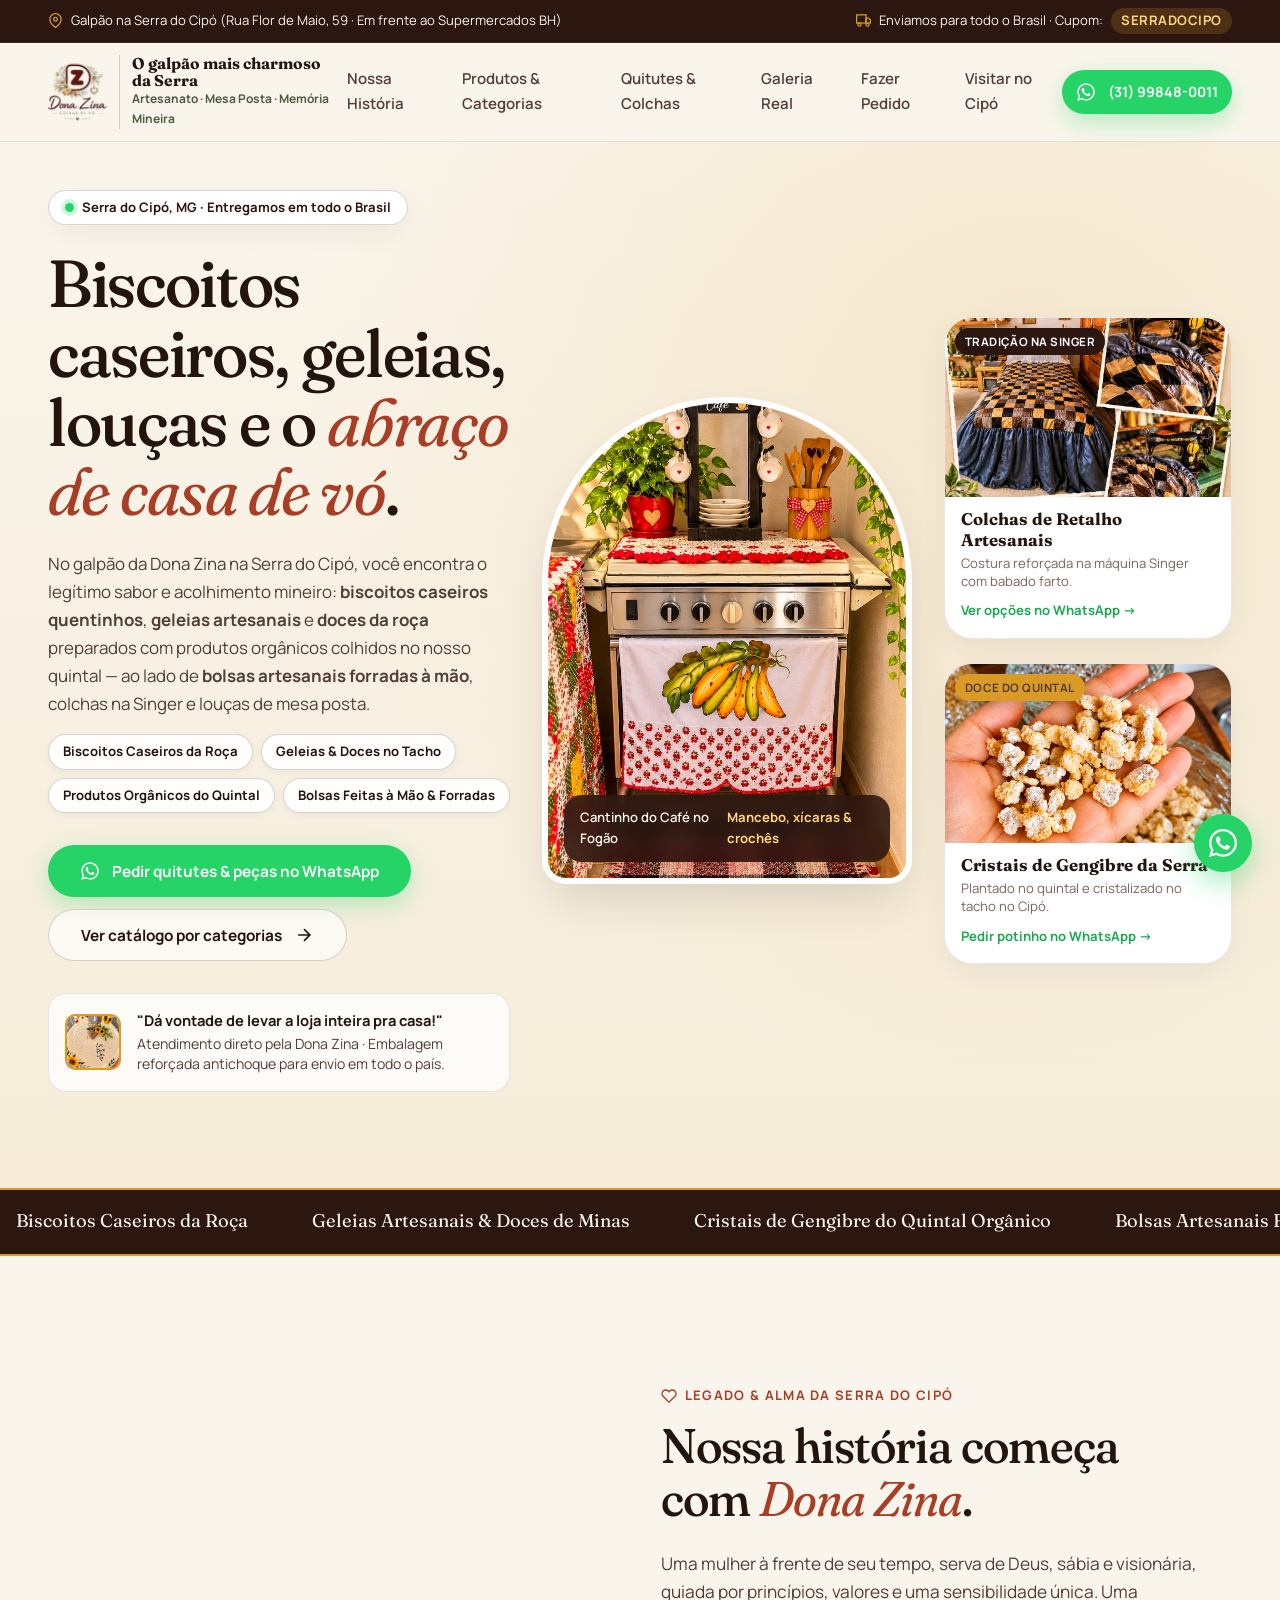
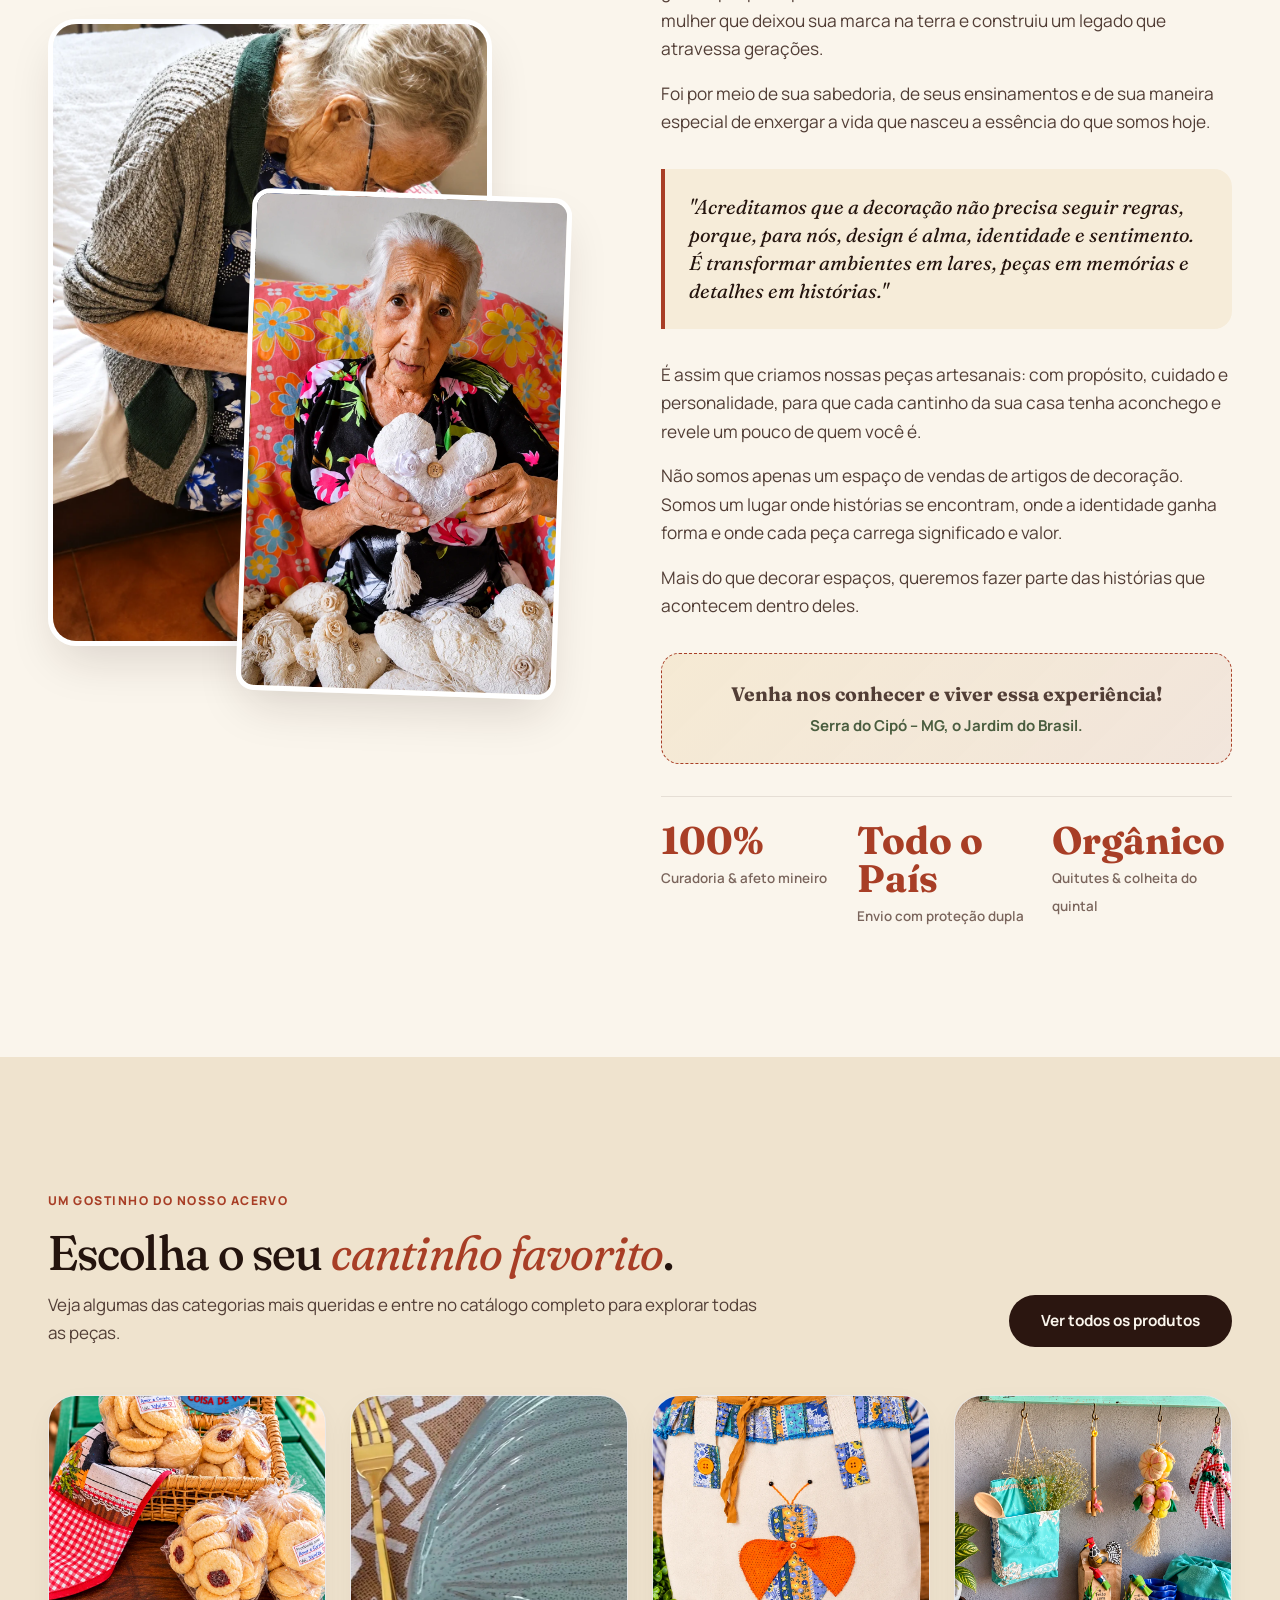
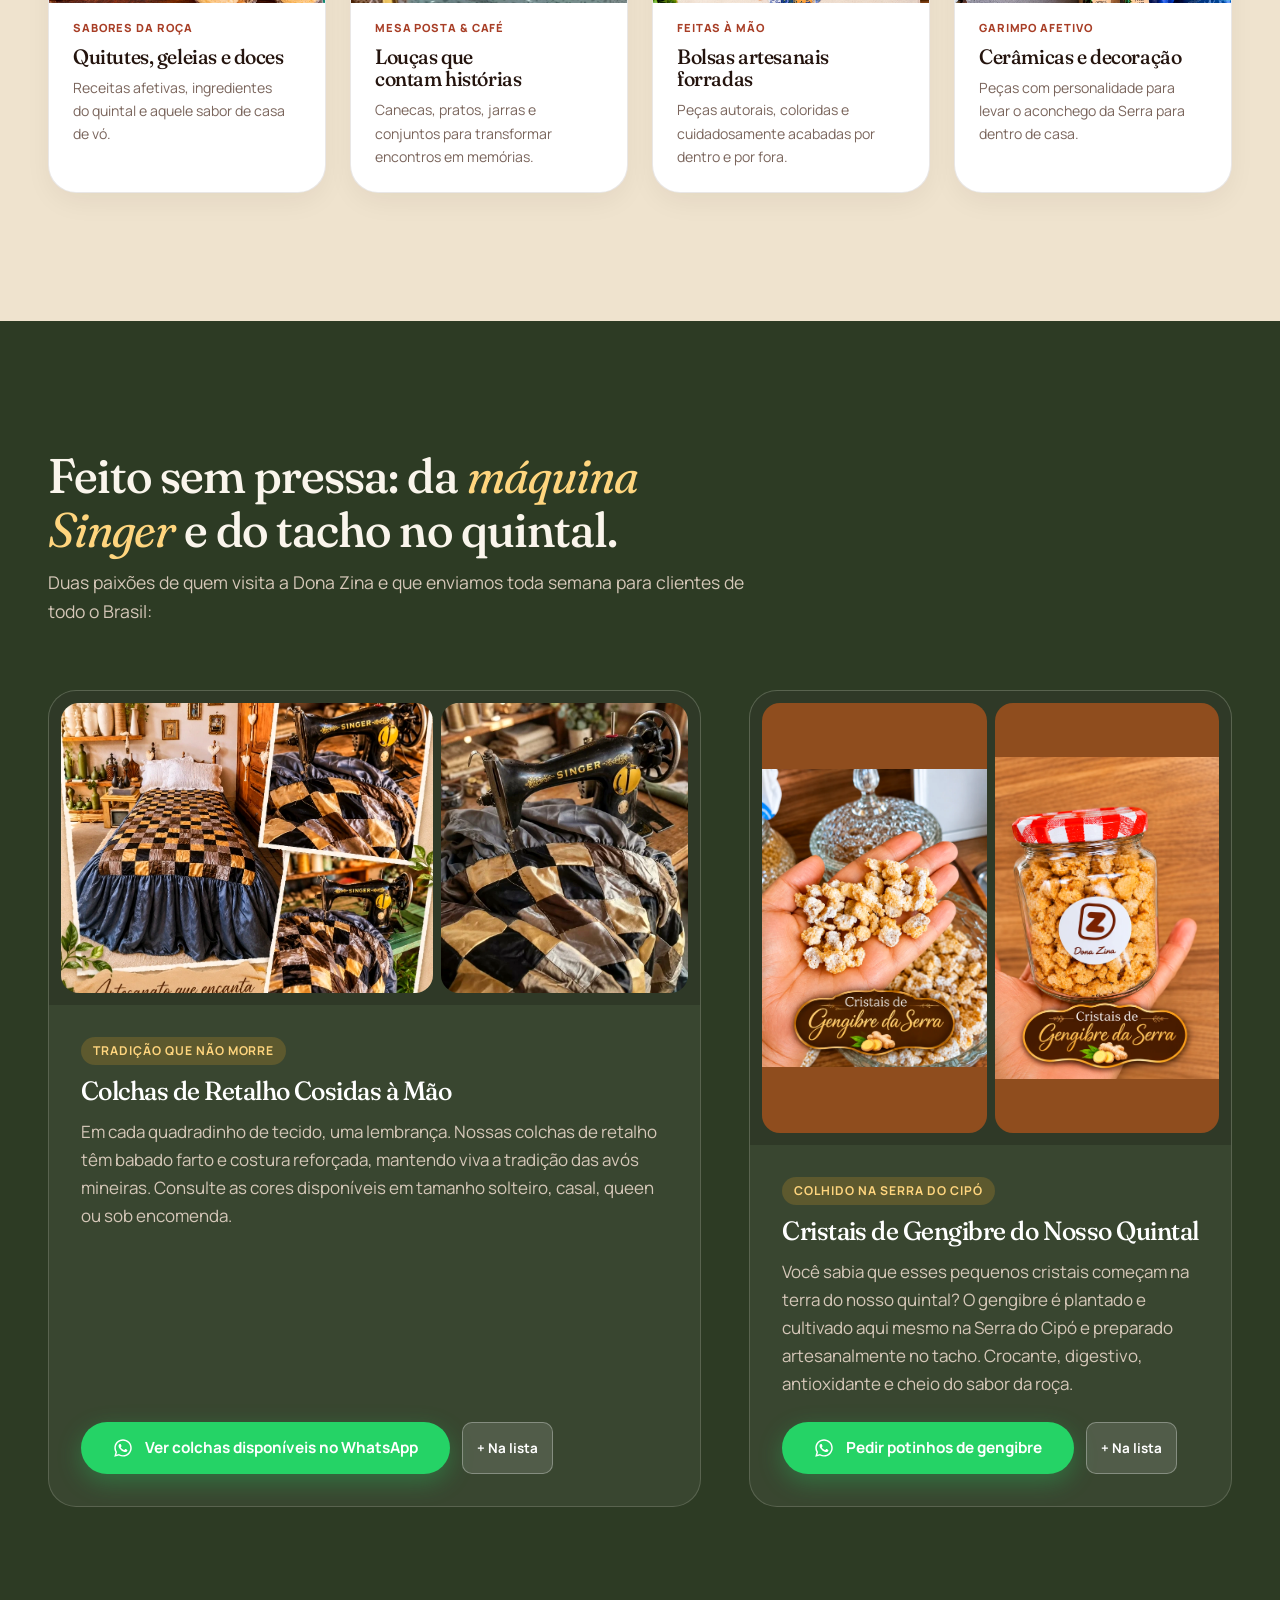
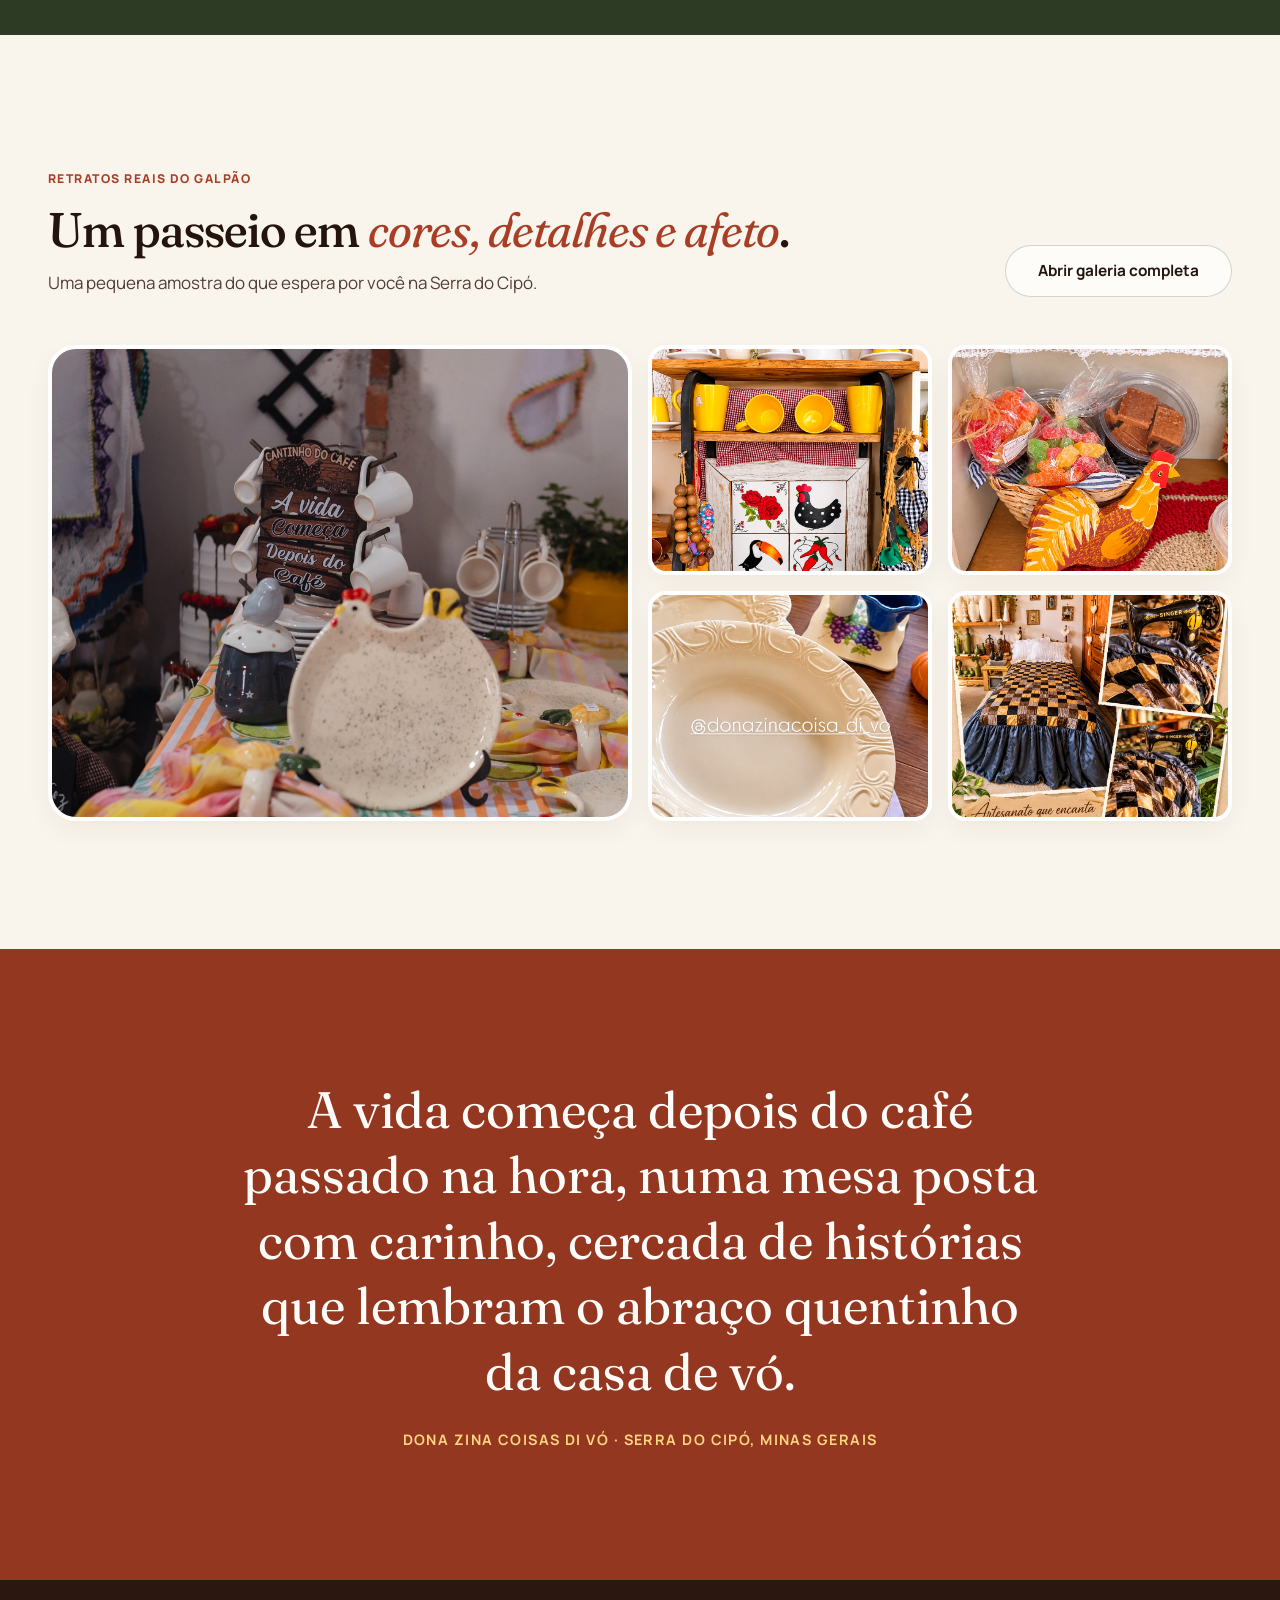
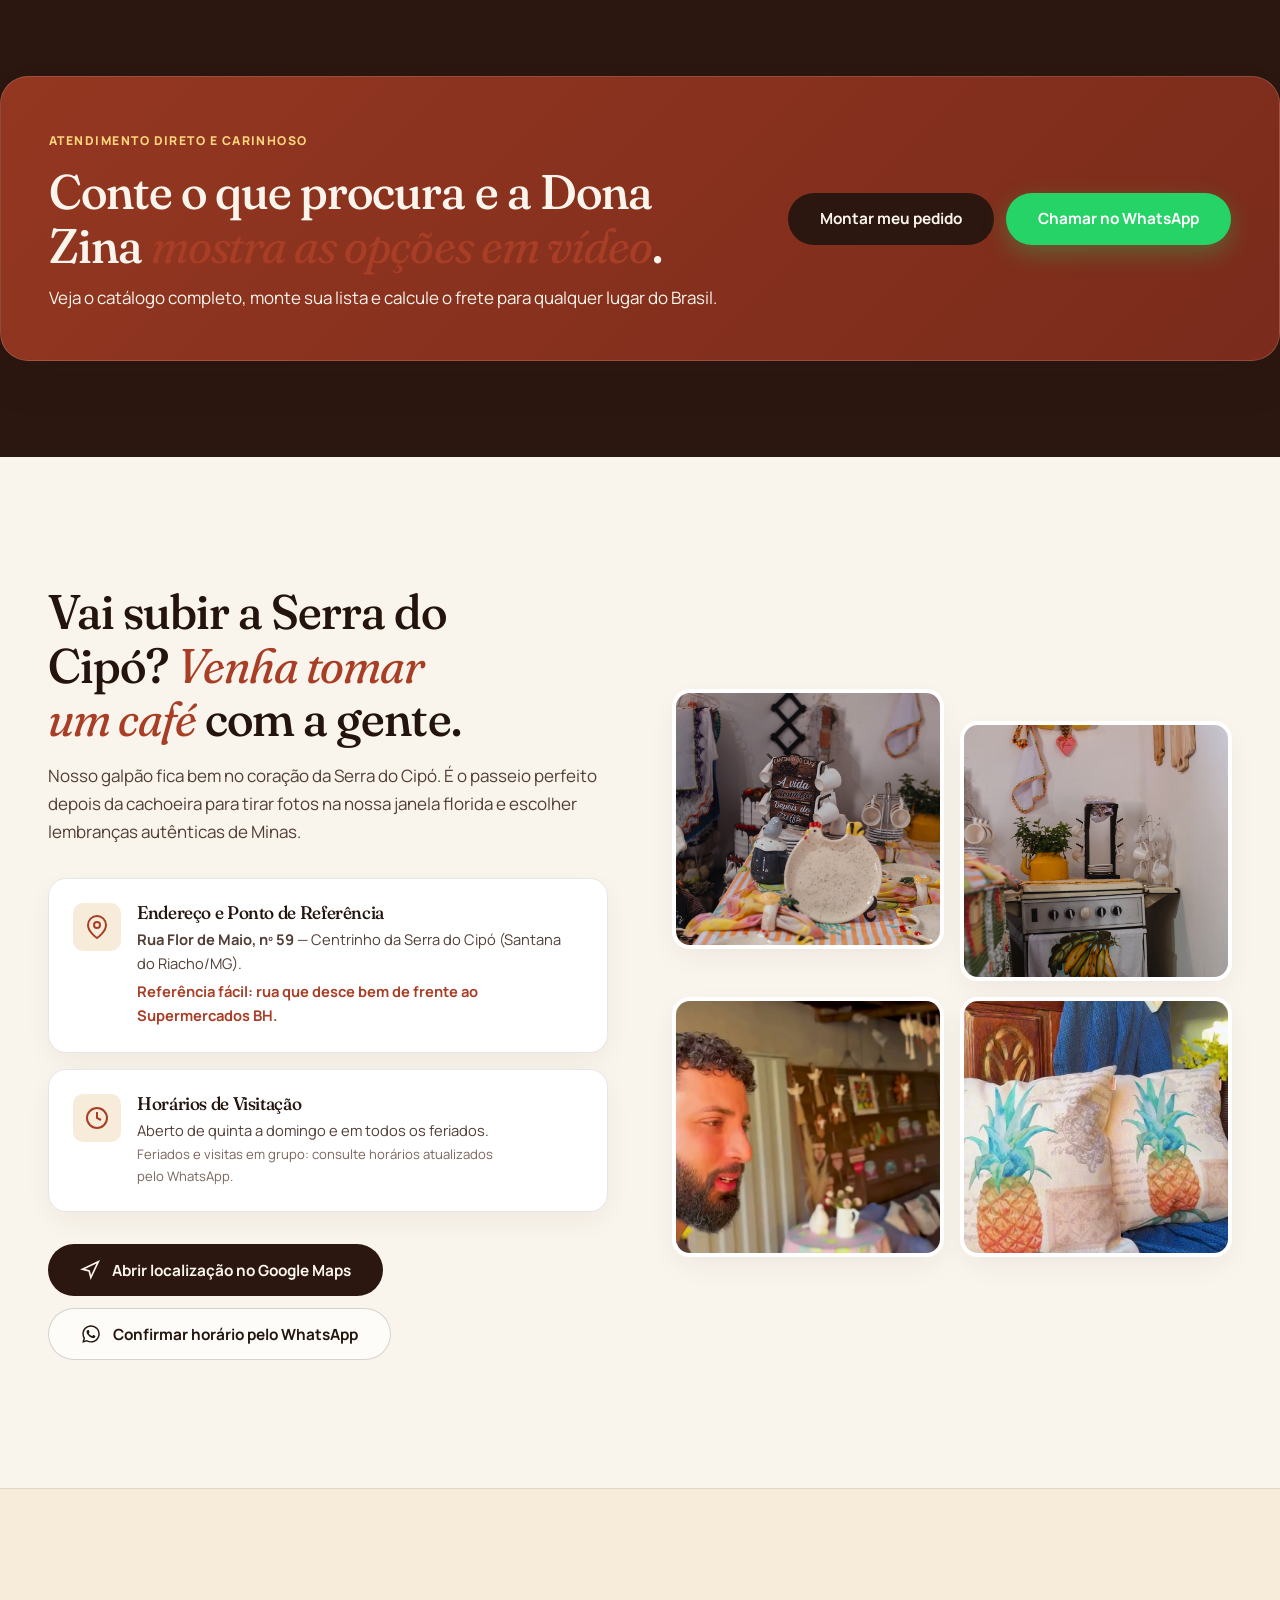
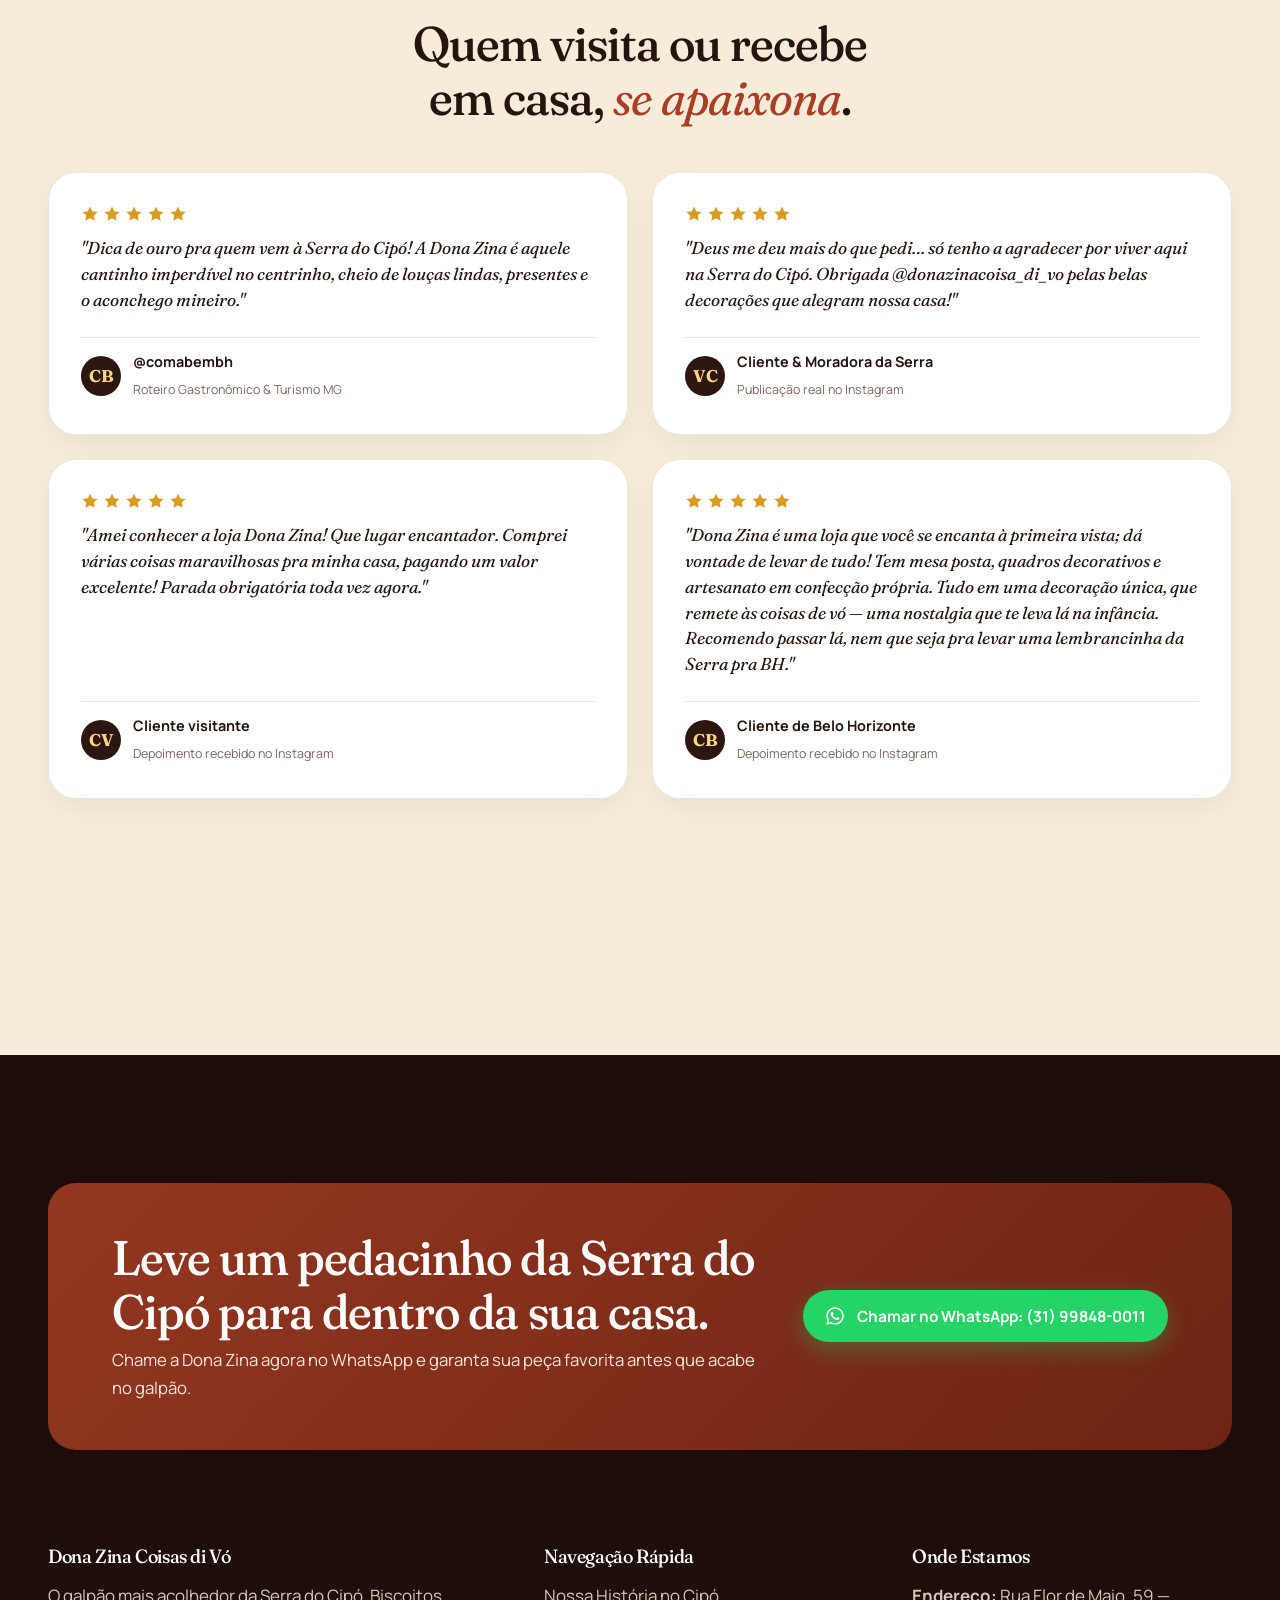
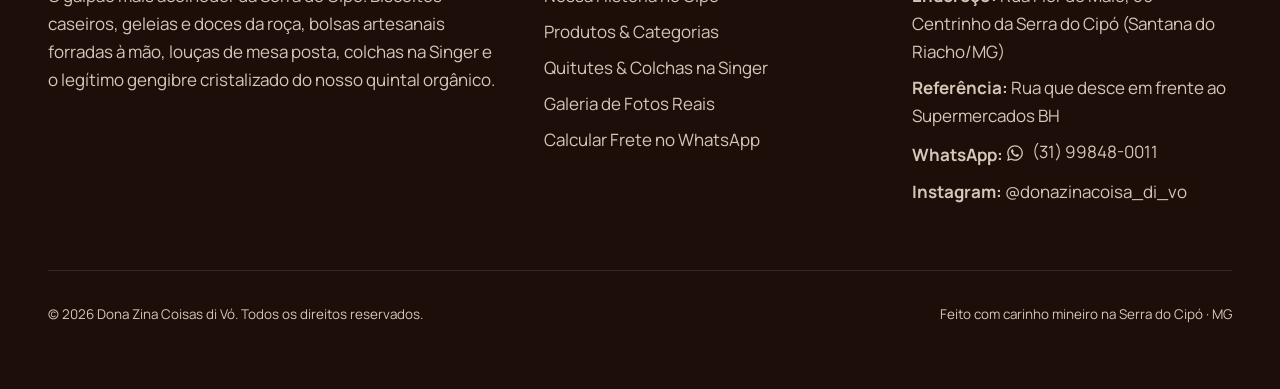
==== commit 224e75b1: "feat: atualizar fotos dos cristais de gengibre" ====
--- a/novo/index.html
+++ b/novo/index.html
@@ -220,9 +220,9 @@
           </article>
 
           <!-- Destaque 2: Cristais de Gengibre do Quintal da Serra -->
-          <article class="hero-highlight-card" onclick="abrirLightbox('assets/img/gengibre-cristalizado-serra.webp', 'Cristais de Gengibre colhidos no quintal na Serra do Cipó')" style="cursor: pointer;">
+          <article class="hero-highlight-card" onclick="abrirLightbox('assets/img/novas/cristais-gengibre-serra-mao.webp', 'Cristais de Gengibre da Serra preparados artesanalmente pela Dona Zina')" style="cursor: pointer;">
             <div class="hero-highlight-thumb">
-              <img src="assets/img/gengibre-cristalizado-serra.webp" alt="Pote derramando cristais de gengibre doce cristalizado artesanal sobre tábua rústica de madeira" width="480" height="300">
+              <img class="ginger-card-image" src="assets/img/novas/cristais-gengibre-serra-mao.webp" alt="Cristais de gengibre artesanal da Dona Zina apresentados na mão" width="1088" height="1445">
               <span class="hero-highlight-badge" style="background-color: var(--color-gold); color: var(--color-coffee);">Doce do Quintal</span>
             </div>
             <div class="hero-highlight-body">
@@ -456,9 +456,9 @@
 
           <!-- Painel 2: Cristais de Gengibre do Quintal da Serra -->
           <div class="craft-feature-panel">
-            <div class="craft-photo-pair">
-              <img src="assets/img/gengibre-cristalizado-serra.webp" alt="Pote de vidro derramando cristais de gengibre artesanal sobre tábua de madeira" width="420" height="320" loading="lazy">
-              <img src="assets/img/gengibre-pote-rotulo.webp" alt="Potinho de gengibre cristalizado com rótulo Dona Zina e tampa xadrez" width="320" height="320" loading="lazy">
+            <div class="craft-photo-pair ginger-photo-pair">
+              <img src="assets/img/novas/cristais-gengibre-serra-mao.webp" alt="Cristais de gengibre artesanal da Serra do Cipó apresentados na mão" width="1088" height="1445" loading="lazy">
+              <img src="assets/img/novas/cristais-gengibre-serra-pote.webp" alt="Pote de Cristais de Gengibre da Serra com rótulo Dona Zina" width="1048" height="1501" loading="lazy">
             </div>
             <div class="craft-panel-text">
               <span class="craft-tag">Colhido na Serra do Cipó</span>
--- a/novo/css/style.css
+++ b/novo/css/style.css
@@ -2425,6 +2425,40 @@
   transform: scaleX(1);
 }
 
+/* Enquadramento das novas fotos verticais dos Cristais de Gengibre */
+.hero-highlight-thumb img.ginger-card-image {
+  object-position: center 42%;
+}
+
+.prod-img-wrap.ginger-product-media {
+  background-color: #8d4e22;
+}
+
+.prod-img-wrap.ginger-product-media img {
+  object-position: center 46%;
+}
+
+.craft-photo-pair.ginger-photo-pair {
+  grid-template-columns: 1fr 1fr;
+}
+
+.craft-photo-pair.ginger-photo-pair img {
+  height: 430px;
+  object-fit: contain;
+  background-color: #8d4e22;
+}
+
+@media (max-width: 600px) {
+  .craft-photo-pair.ginger-photo-pair {
+    grid-template-columns: 1fr 1fr;
+    gap: 6px;
+  }
+
+  .craft-photo-pair.ginger-photo-pair img {
+    height: 300px;
+  }
+}
+
 .internal-hero {
   padding: var(--s-9) 0 var(--s-8);
   background:
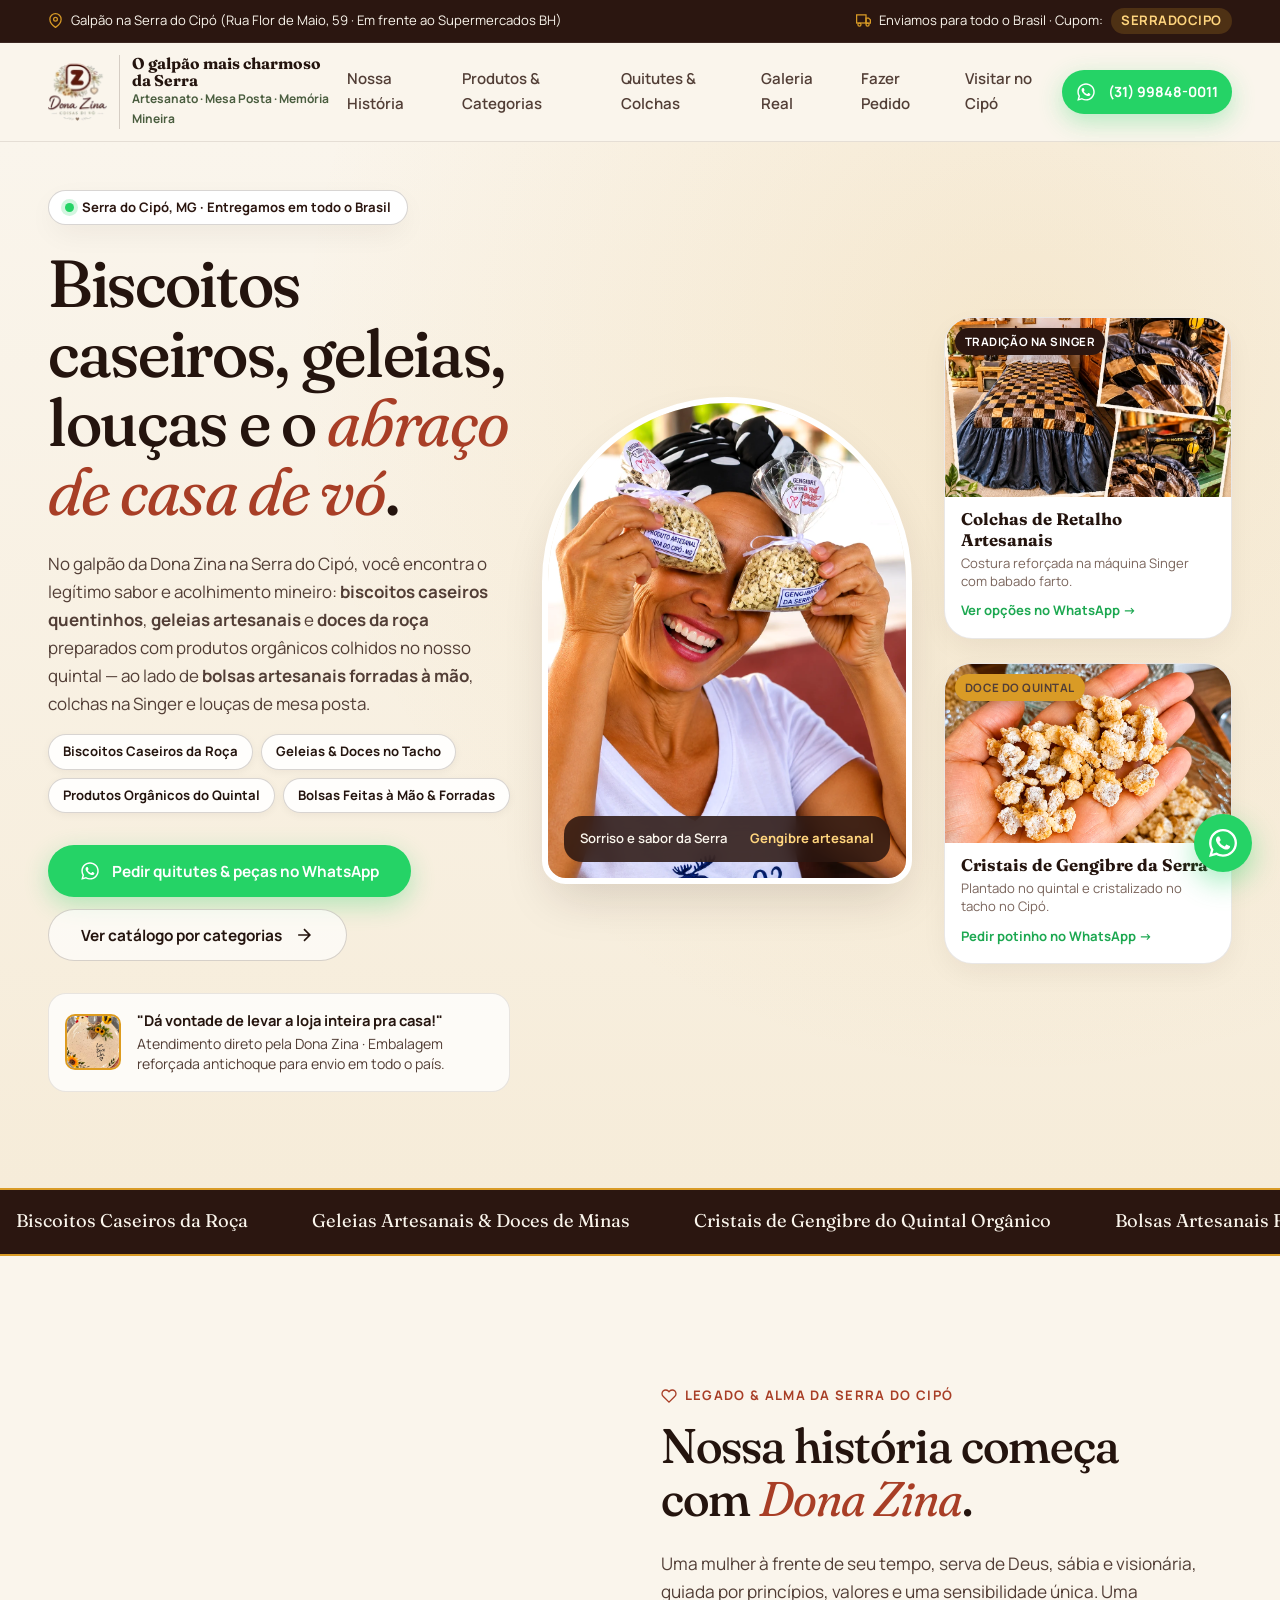
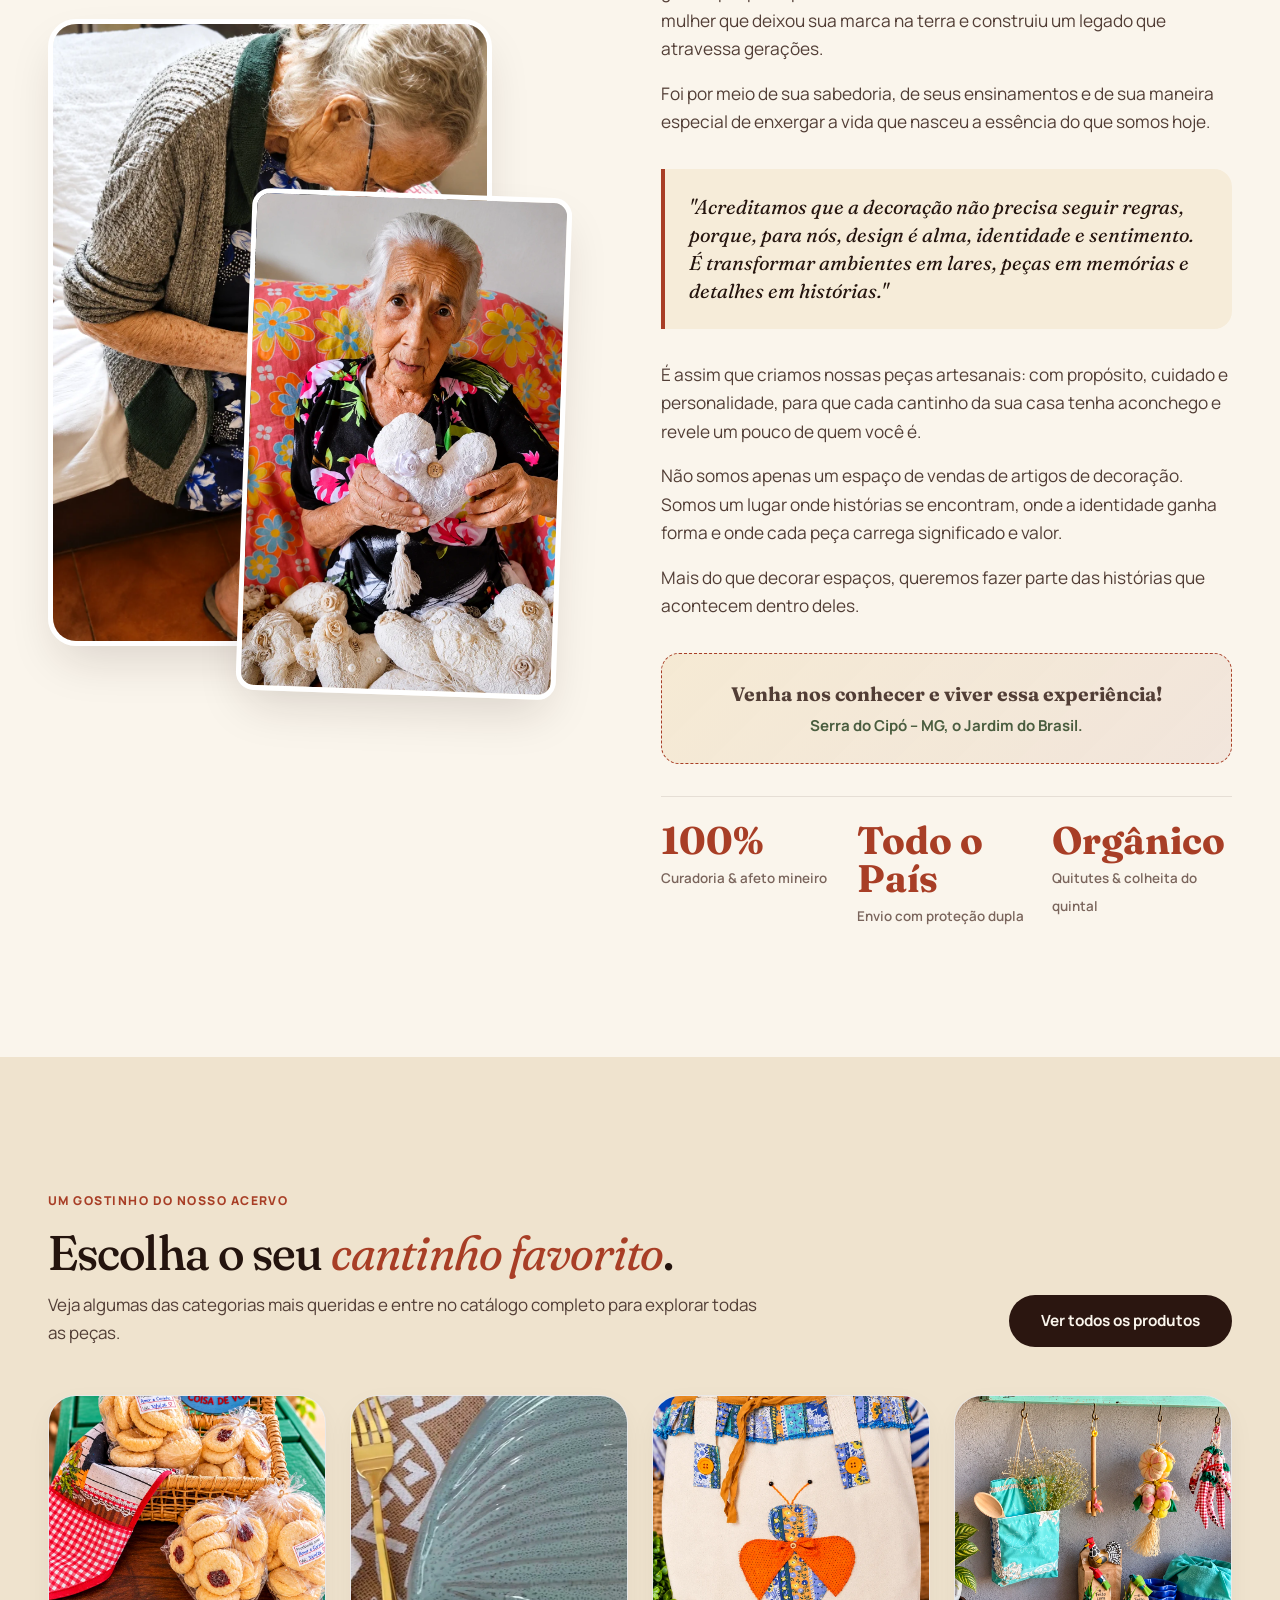
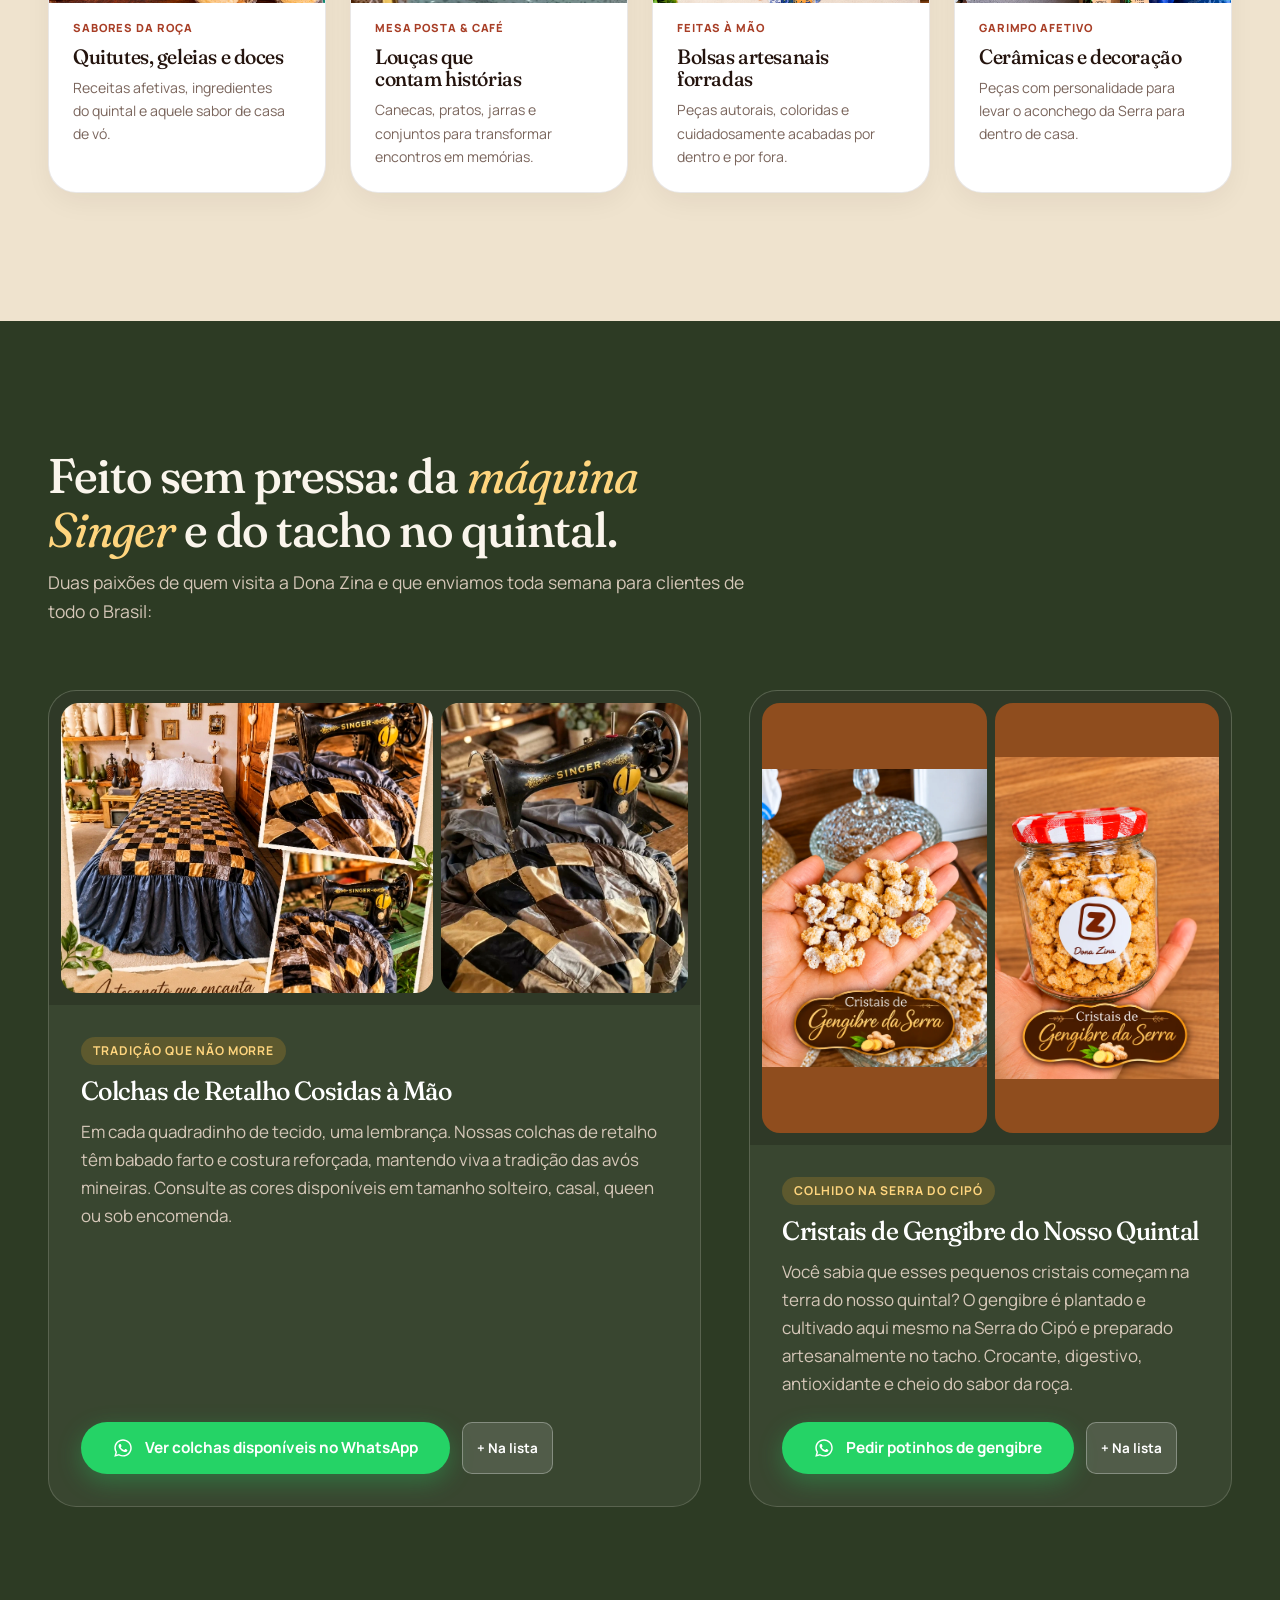
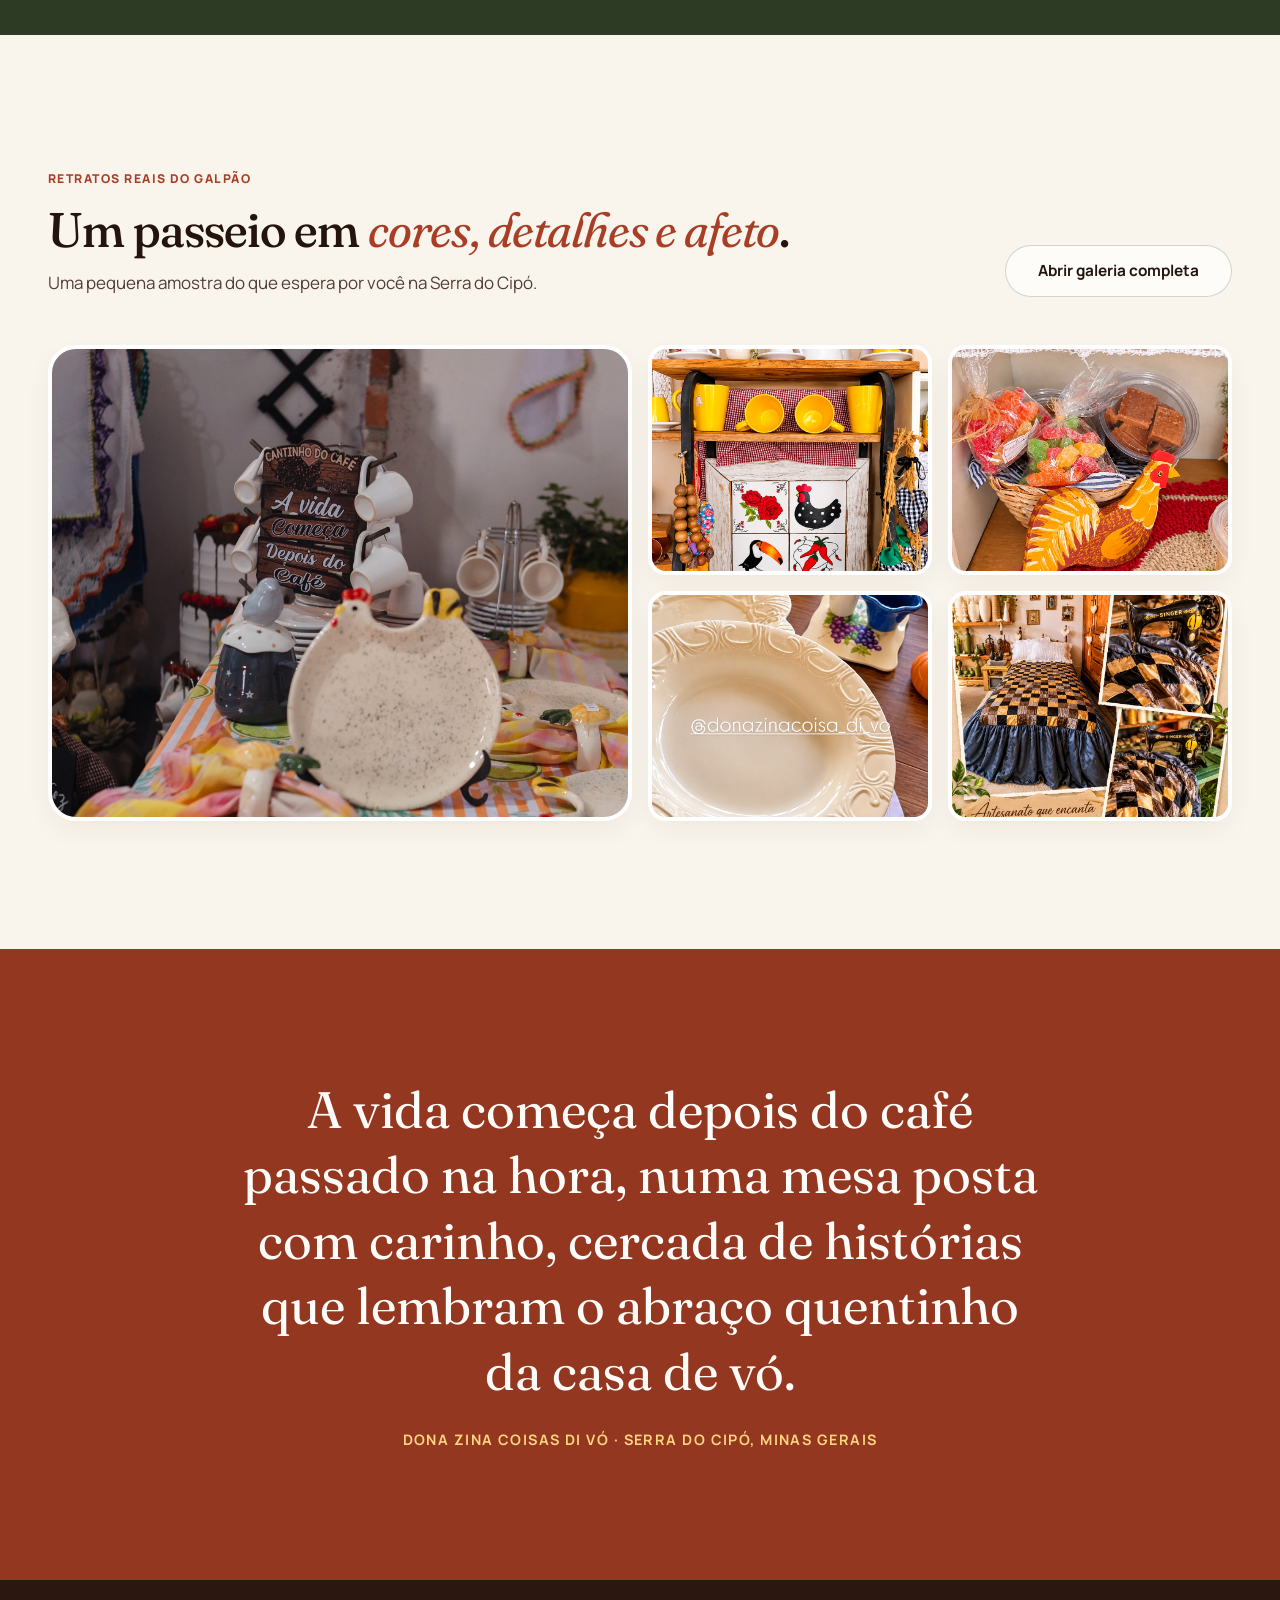
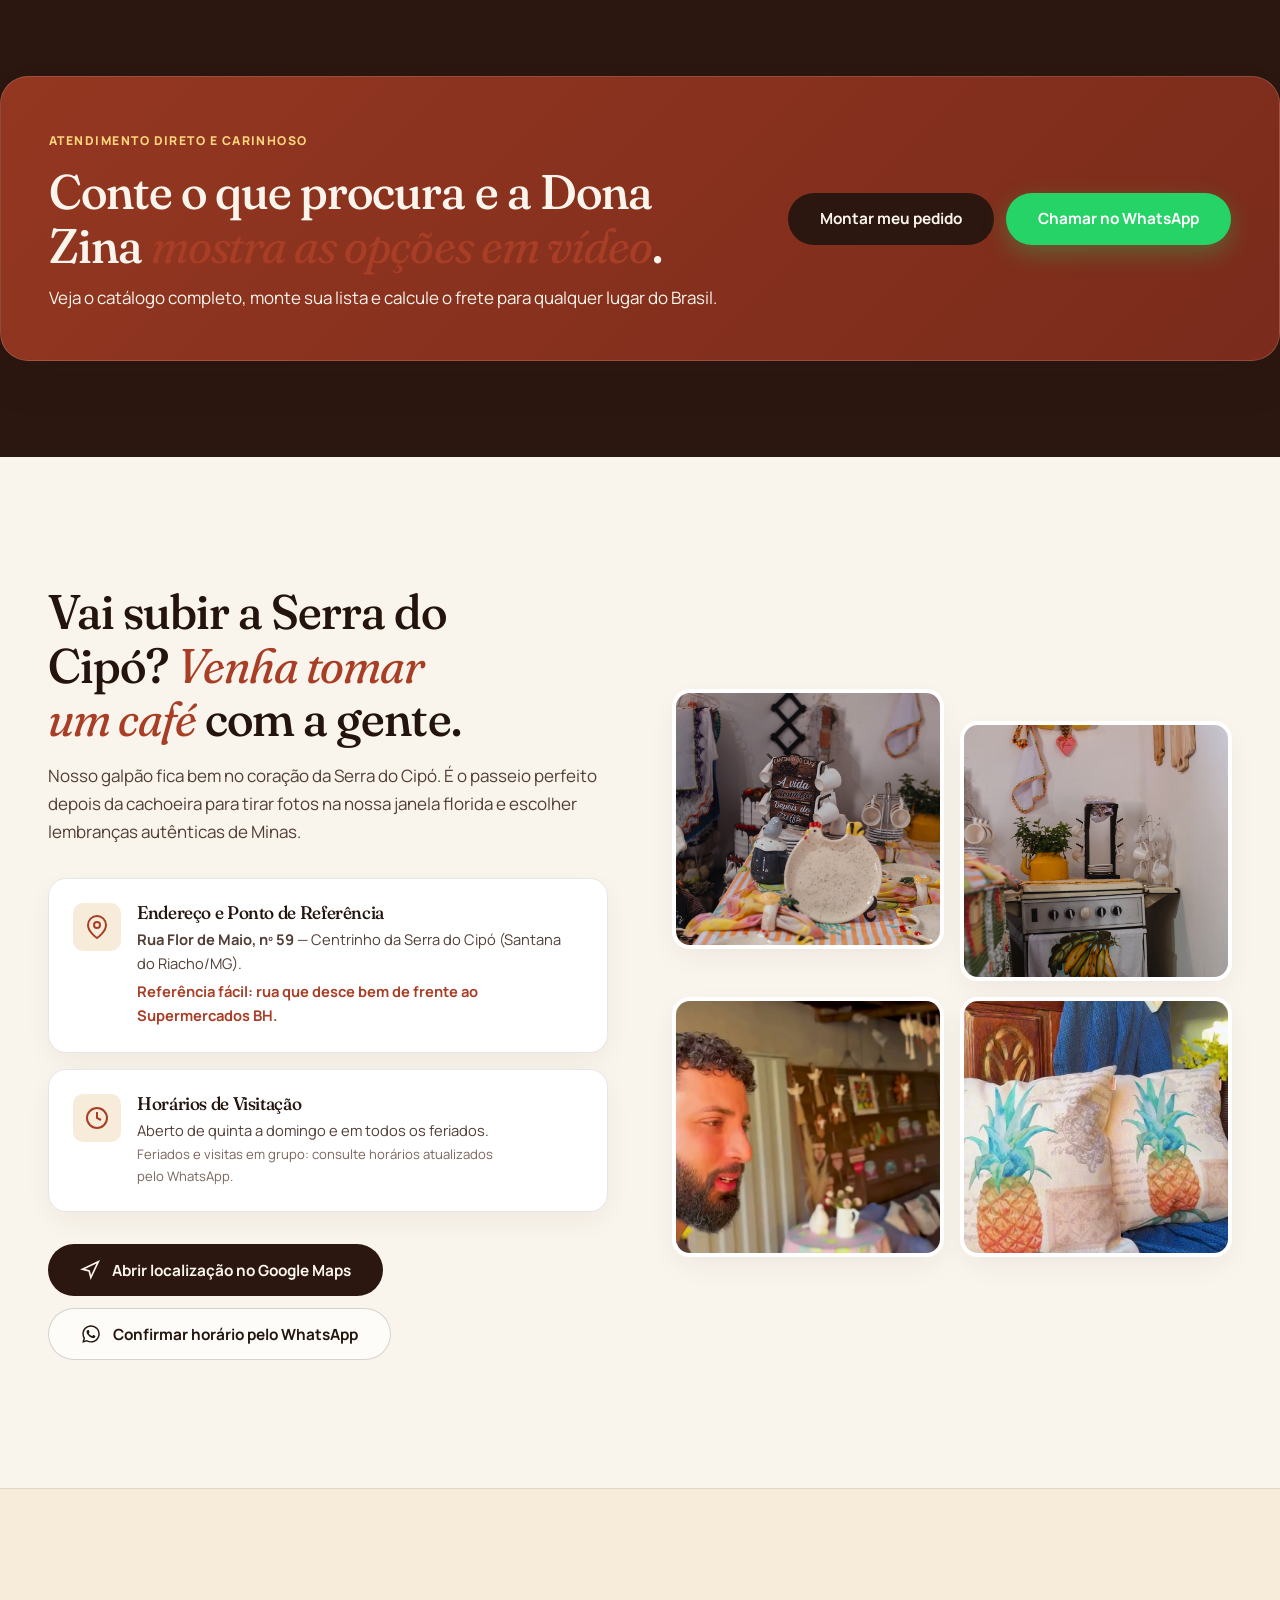
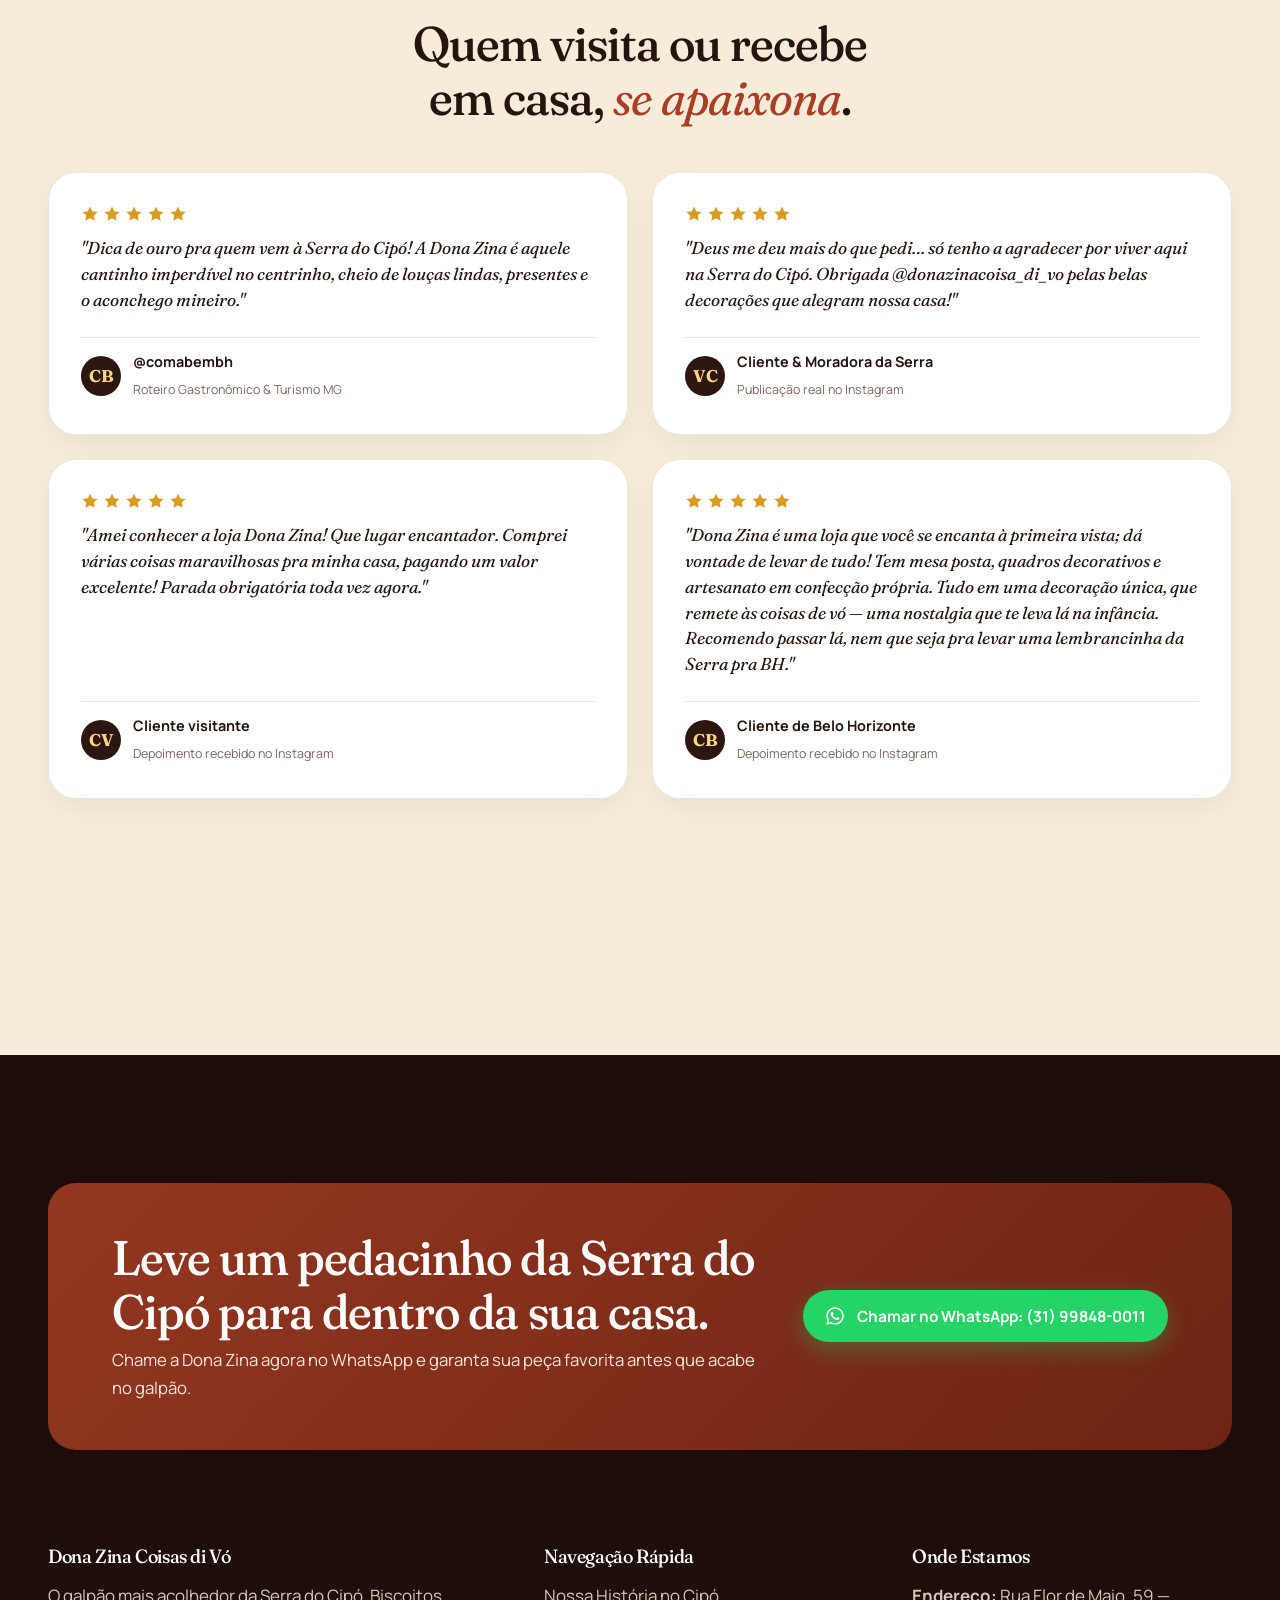
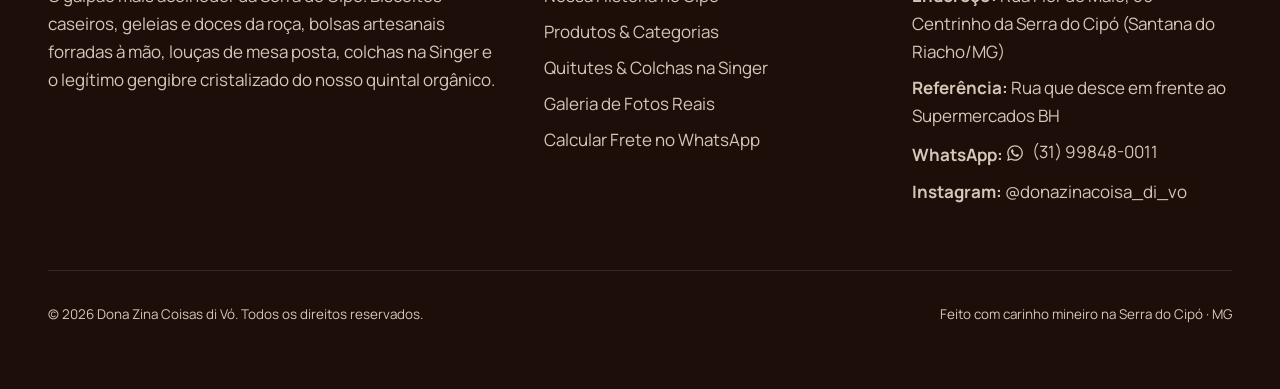
==== commit 83e41c58: "feat: destacar sorriso com gengibre na abertura" ====
--- a/novo/index.html
+++ b/novo/index.html
@@ -190,13 +190,13 @@
           </div>
         </div>
 
-        <!-- Coluna 2: Foto Principal em Destaque — Cantinho do Café no Fogão Antigo -->
+        <!-- Coluna 2: Foto Principal em Destaque — Sorriso com Gengibre da Serra -->
         <div class="hero-col-arch">
-          <div class="arch-frame" onclick="abrirLightbox('assets/img/cantinho-cafe-fogao-destaque.webp', 'Cantinho do Café no Fogão com Xícaras de Coração')" style="cursor: pointer;">
-            <img src="assets/img/cantinho-cafe-fogao-destaque.webp" alt="Cantinho do Café no fogão antigo com mancebo de xícaras de coração, caminho de crochê e pano de prato de bananas" width="768" height="1024" fetchpriority="high">
+          <div class="arch-frame" onclick="abrirLightbox('assets/img/novas/sorriso-gengibre-serra.webp', 'Sorriso com o Gengibre da Serra artesanal')" style="cursor: pointer;">
+            <img class="hero-owner-photo" src="assets/img/novas/sorriso-gengibre-serra.webp" alt="Mulher sorrindo e apresentando dois pacotinhos de Gengibre da Serra artesanal" width="1025" height="1534" fetchpriority="high">
             <div class="arch-caption-float">
-              <span>Cantinho do Café no Fogão</span>
-              <em>Mancebo, xícaras & crochês</em>
+              <span>Sorriso e sabor da Serra</span>
+              <em>Gengibre artesanal</em>
             </div>
           </div>
         </div>
--- a/novo/css/style.css
+++ b/novo/css/style.css
@@ -688,6 +688,12 @@
   height: 112%;
   object-fit: cover;
   transform: translateY(-4%);
+}
+
+.arch-frame img.hero-owner-photo {
+  height: 100%;
+  object-position: center top;
+  transform: none;
 }
 
 .arch-caption-float {
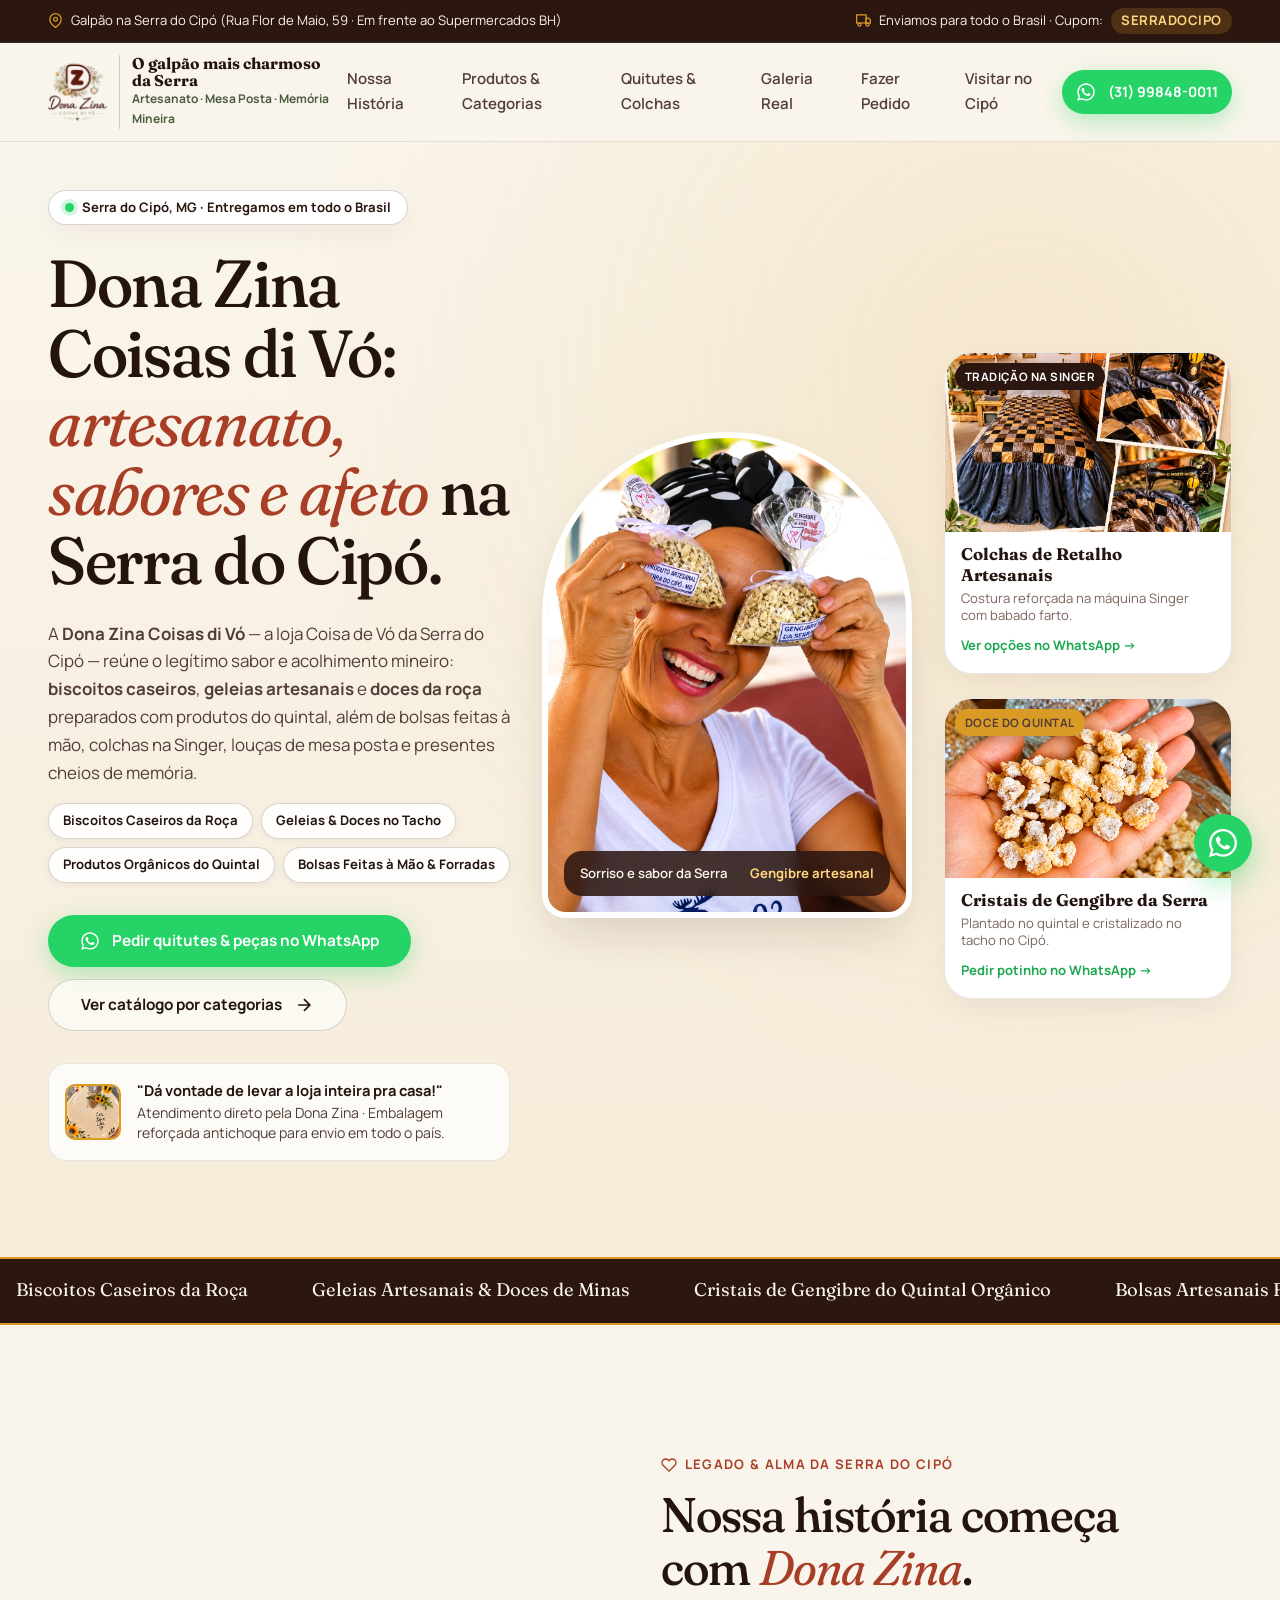
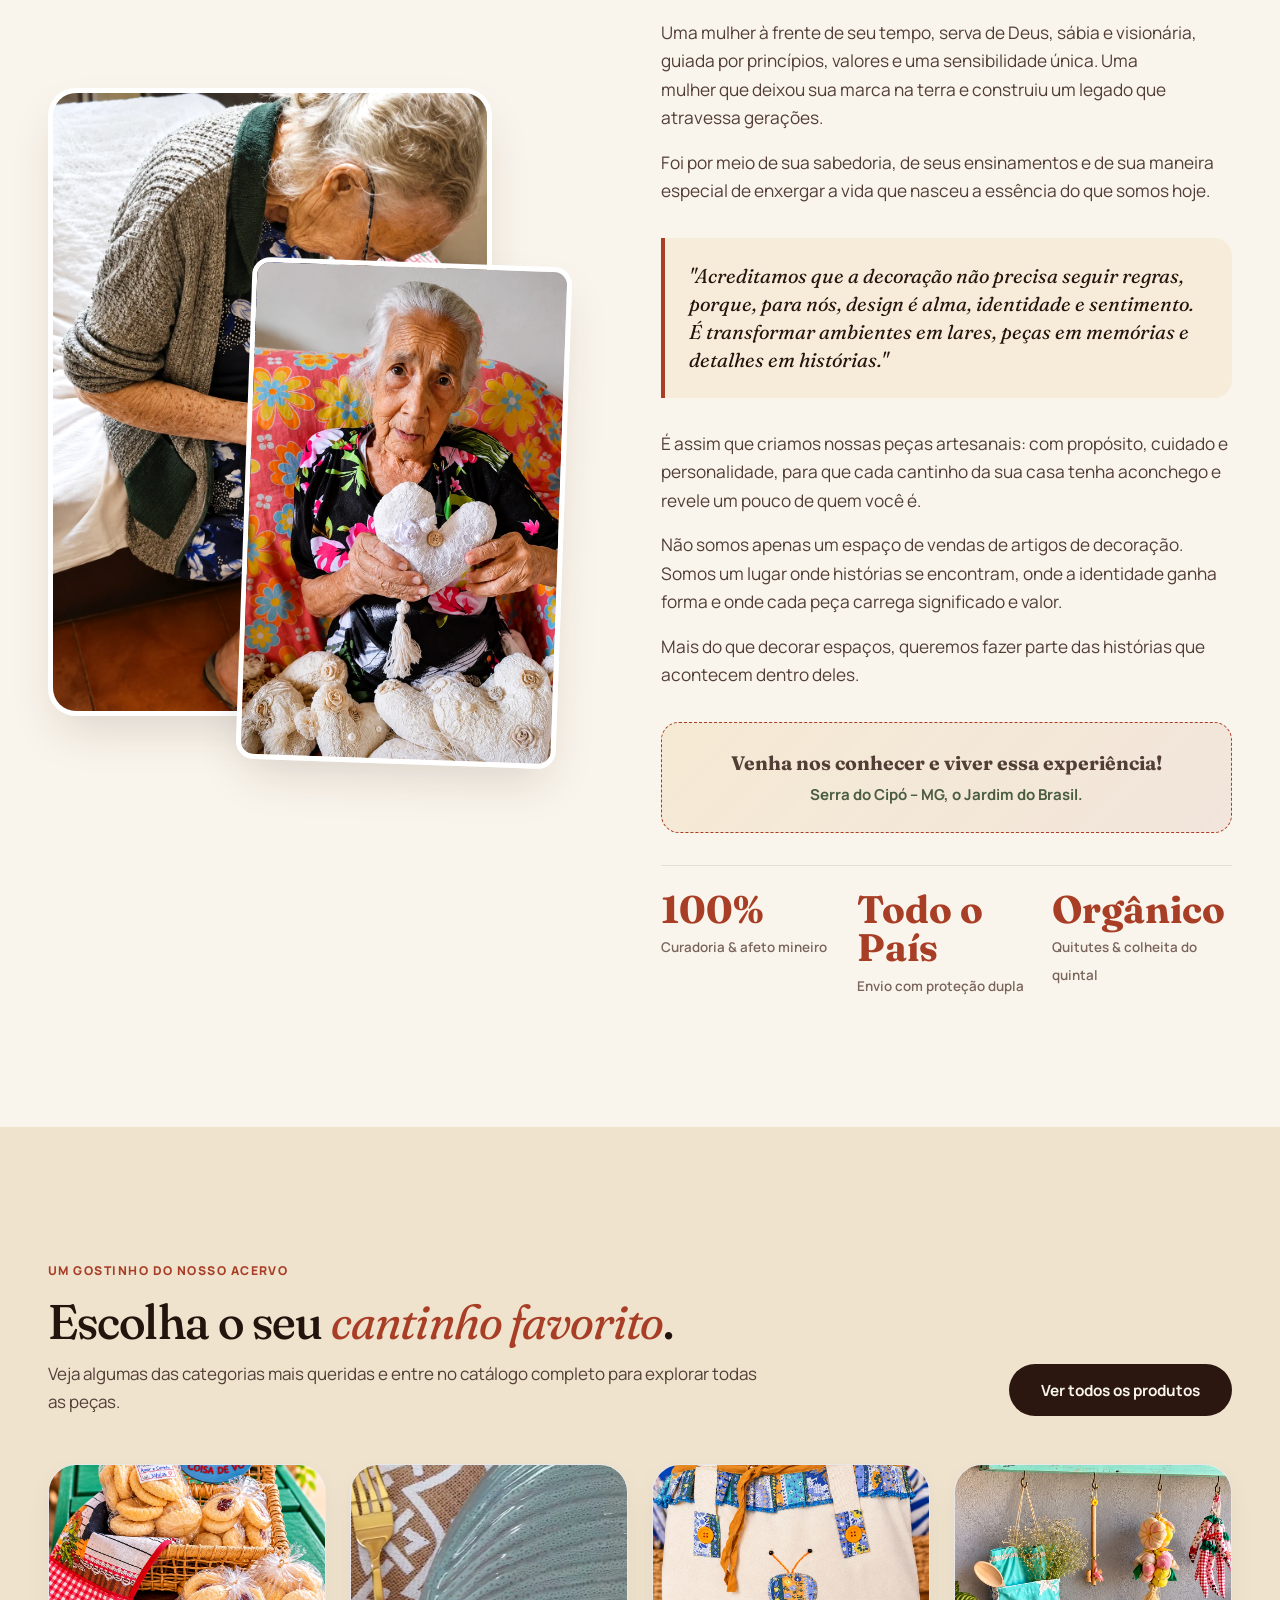
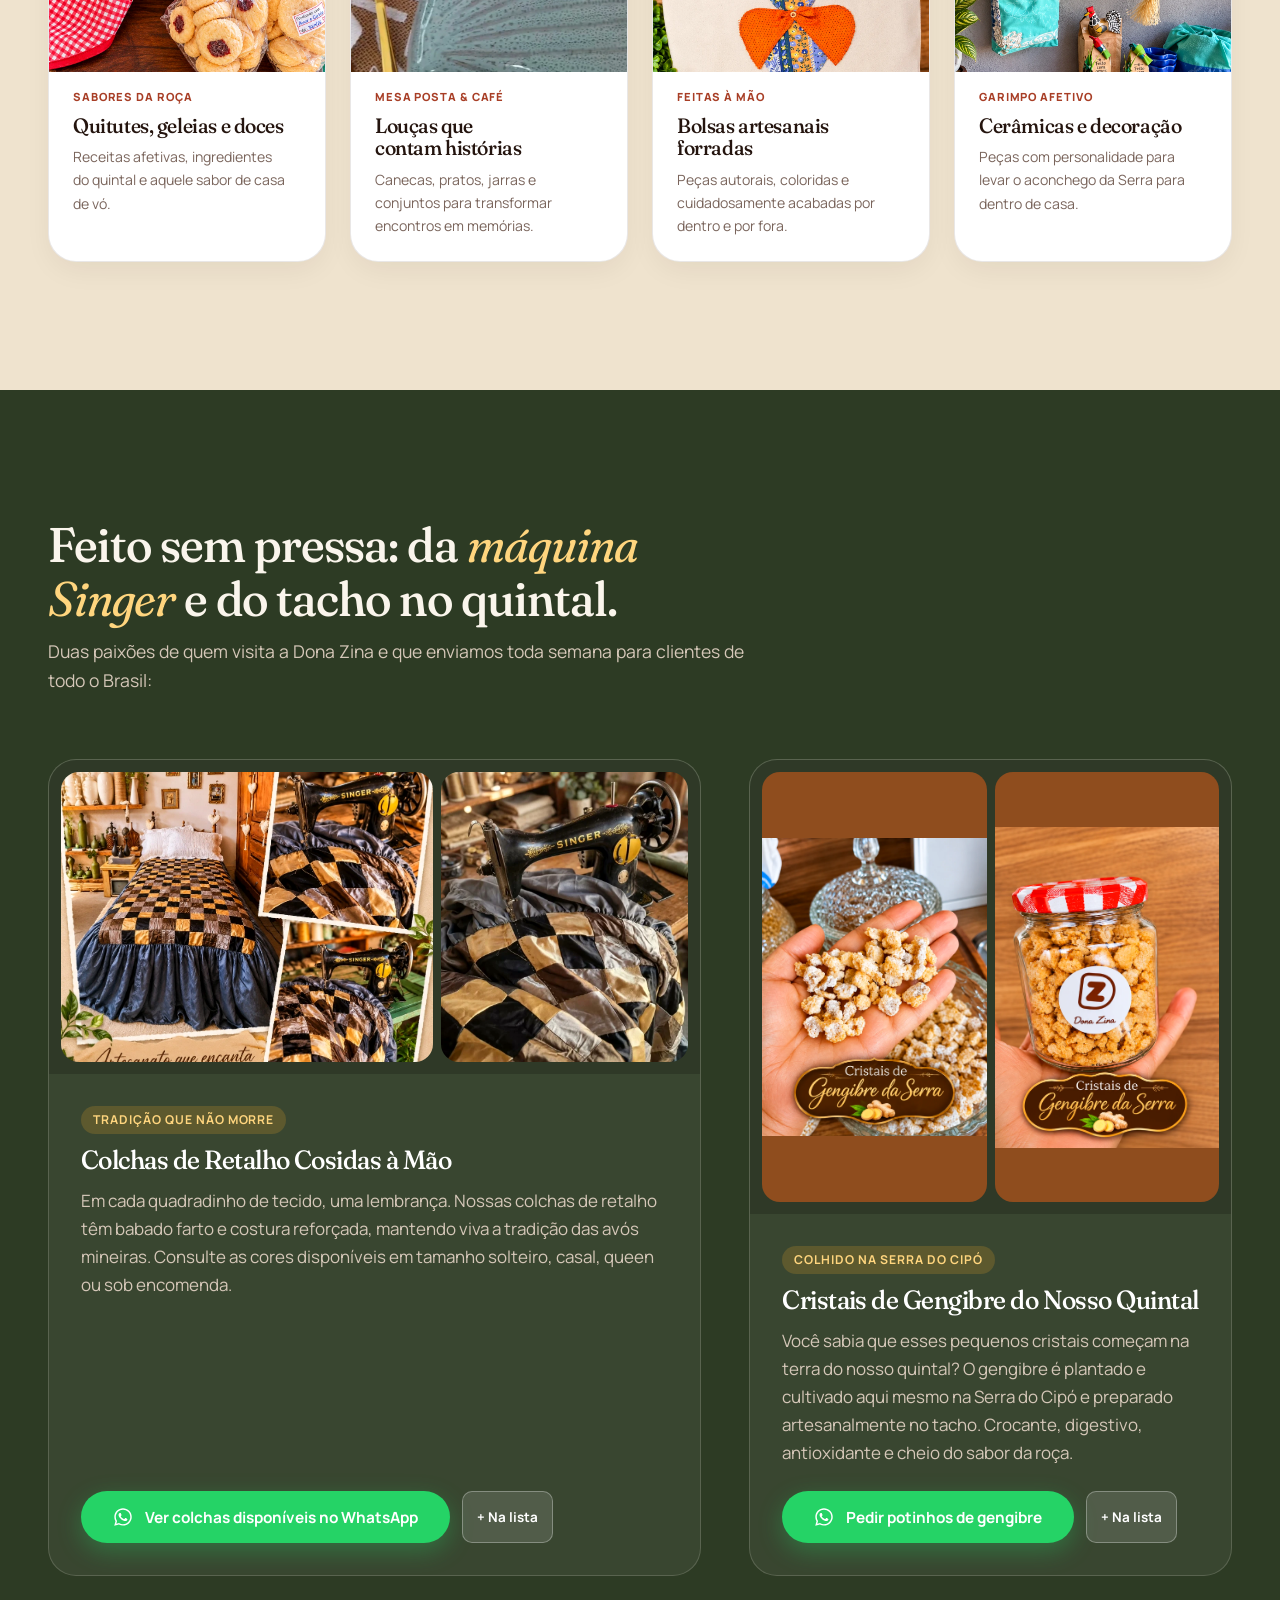
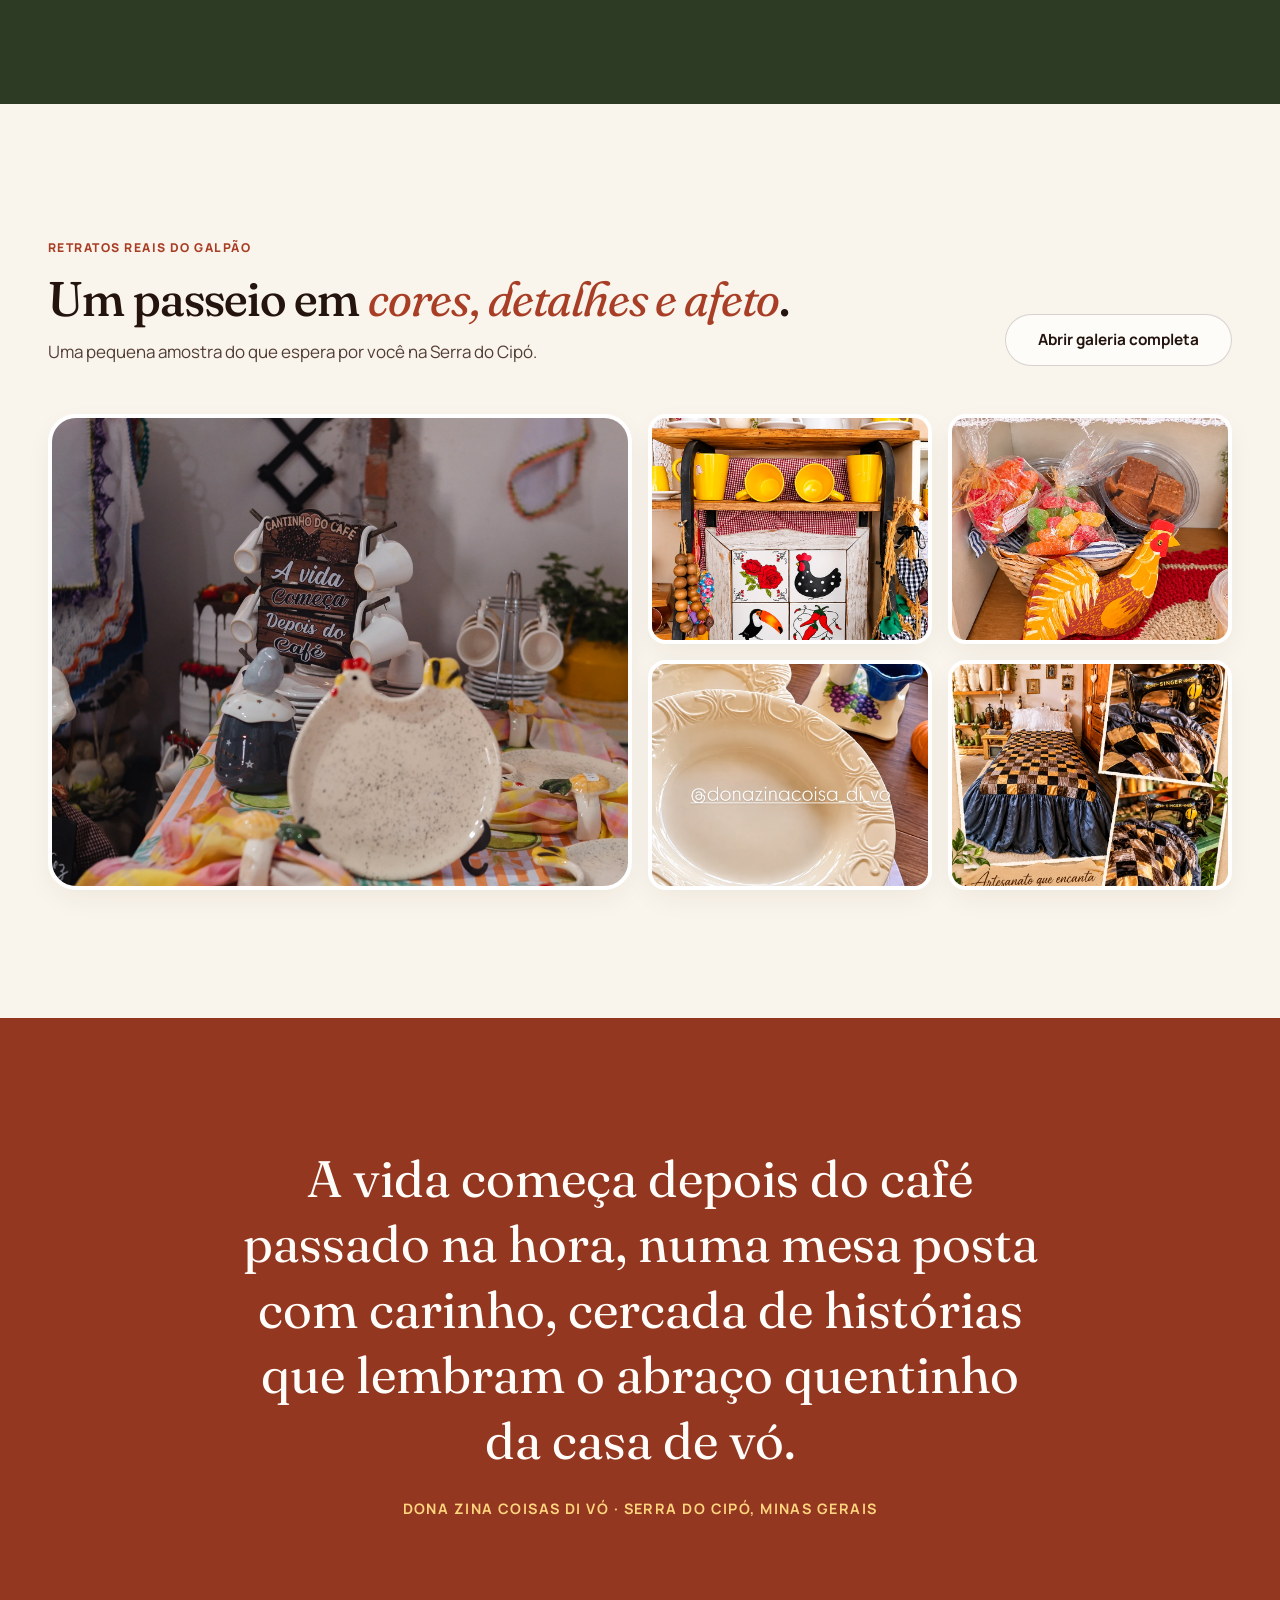
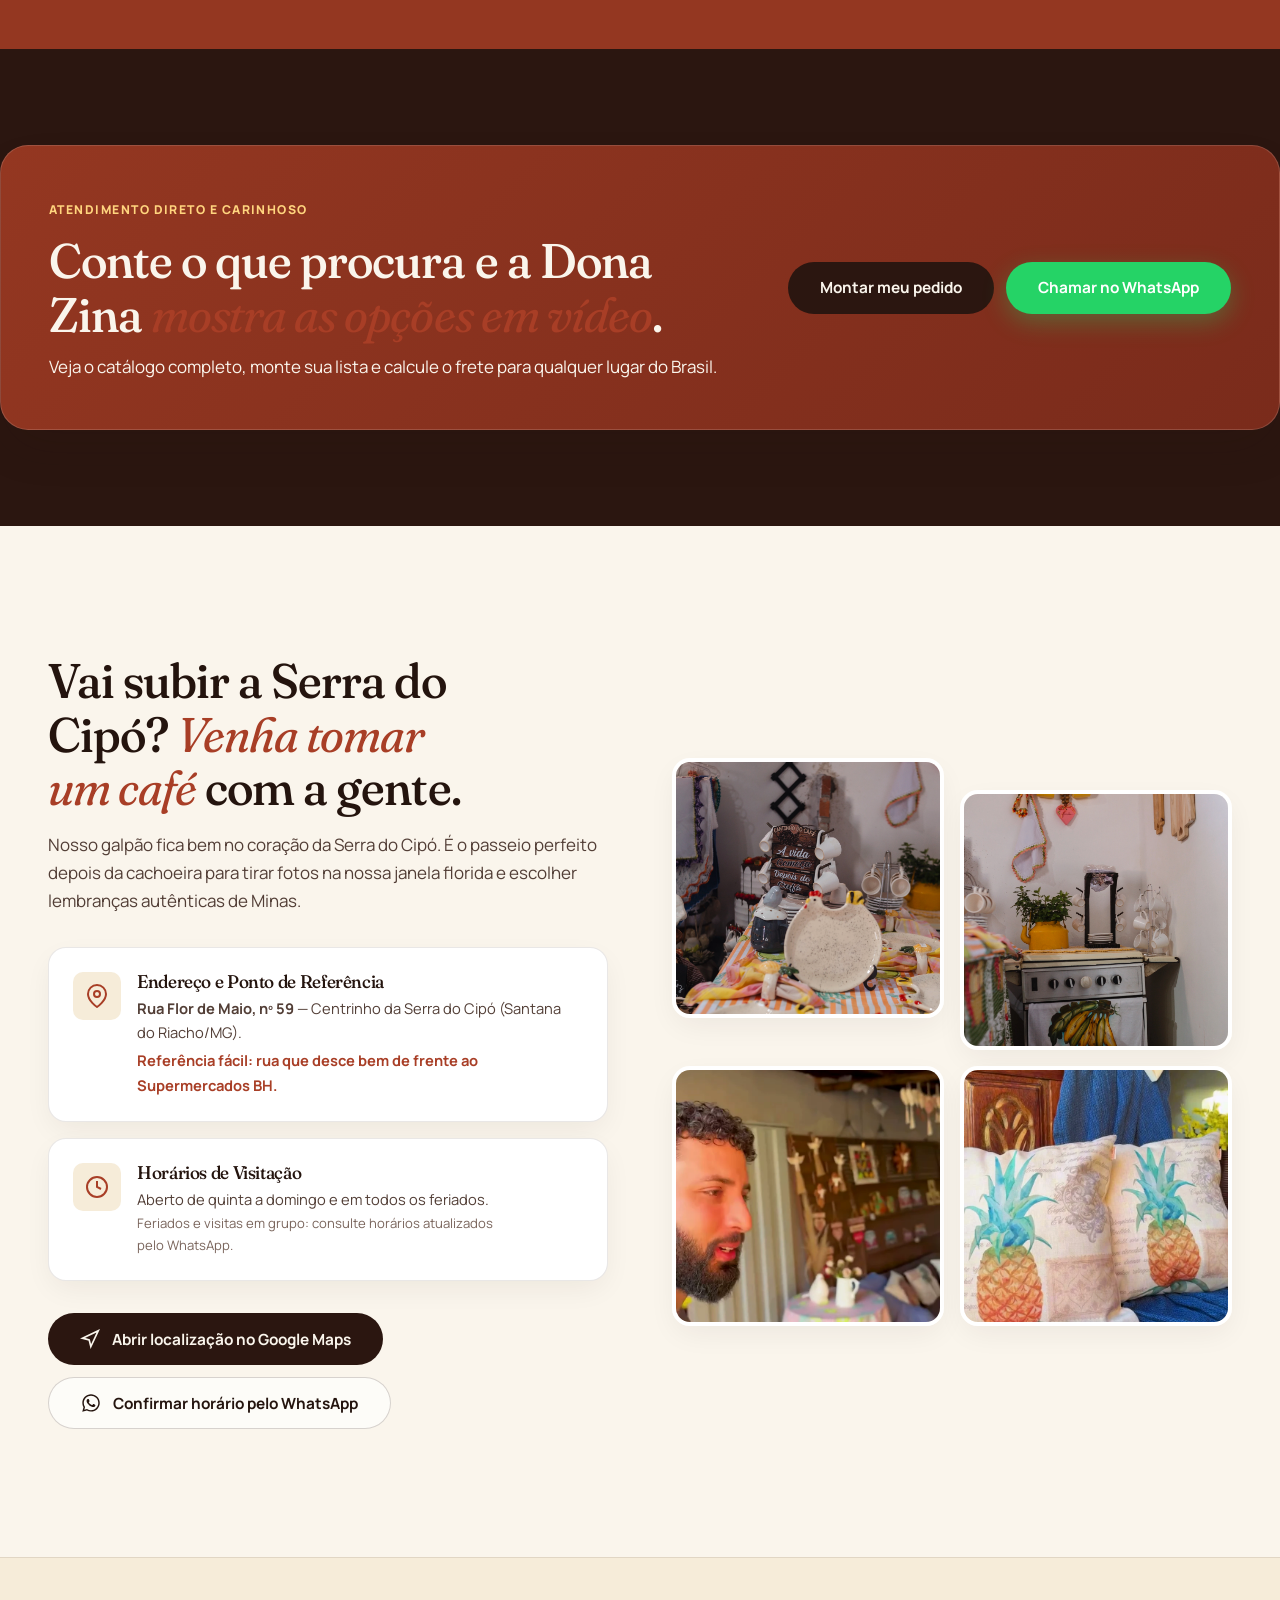
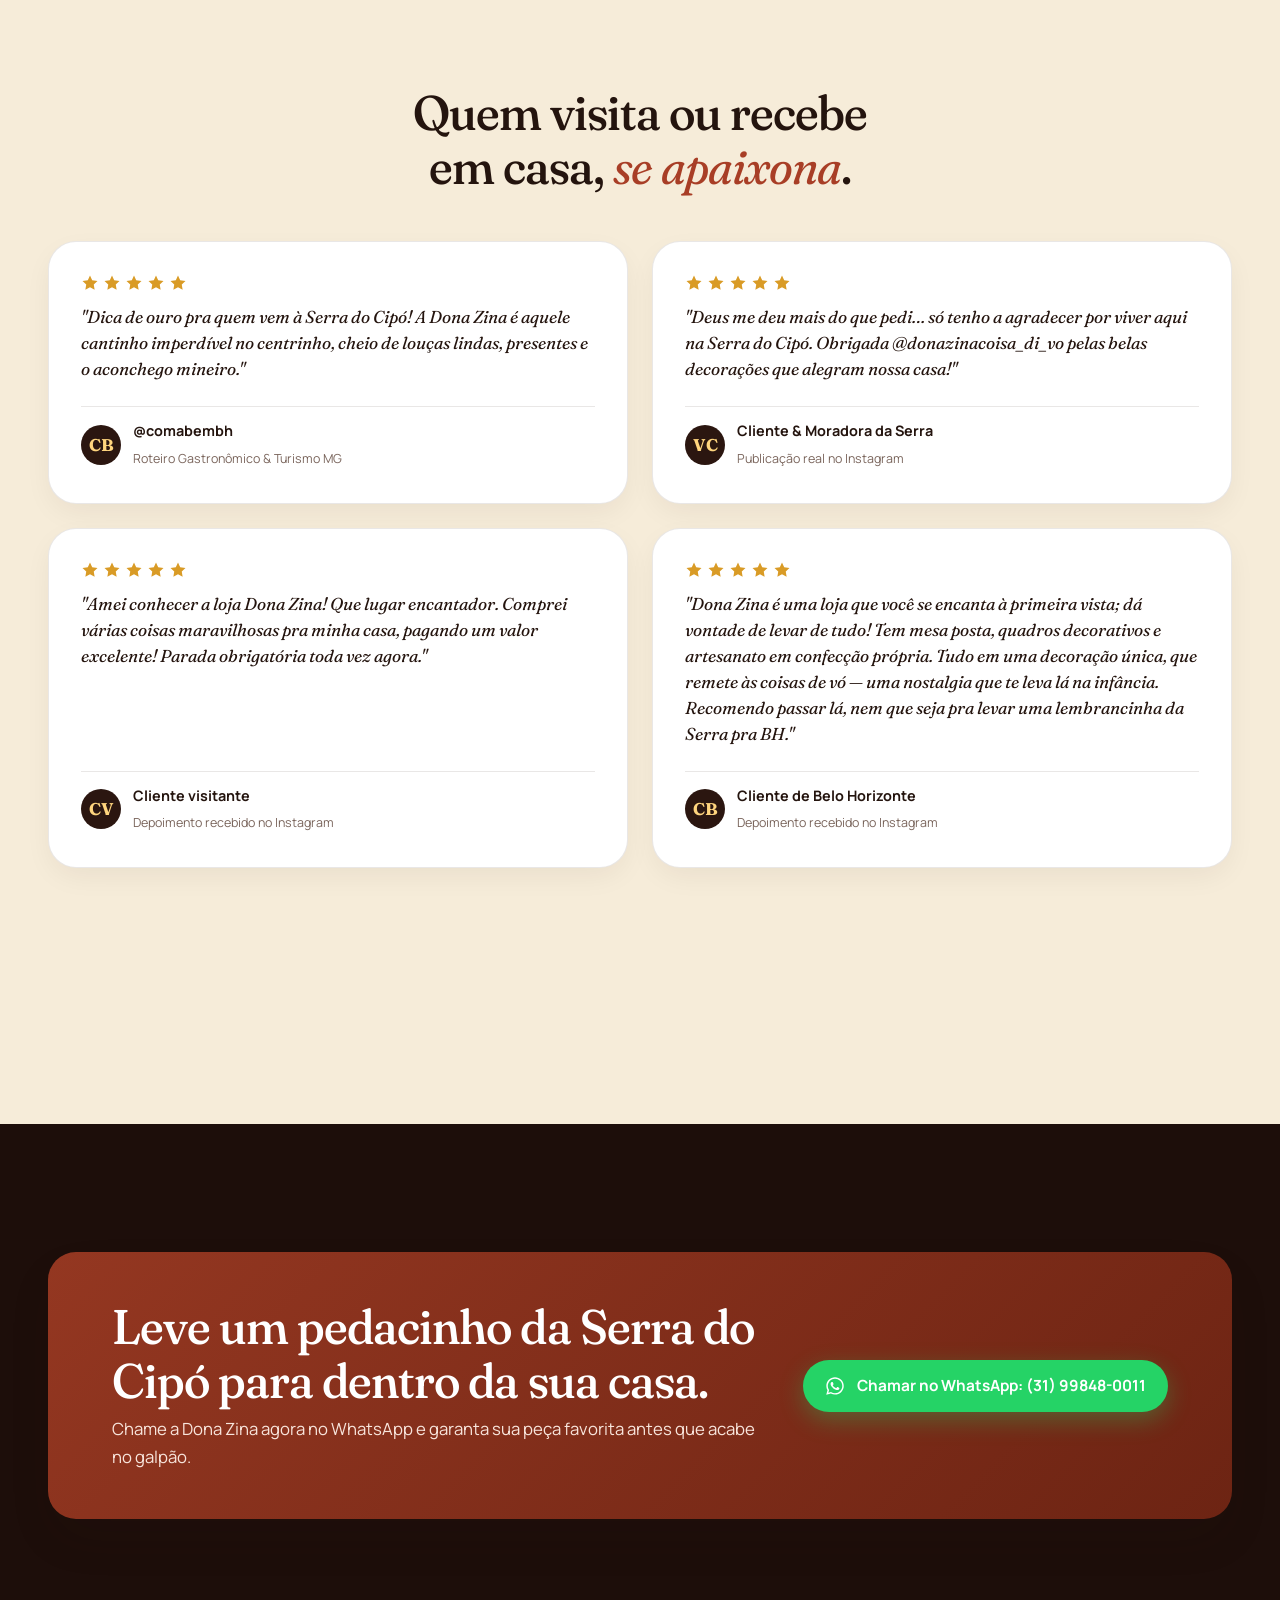
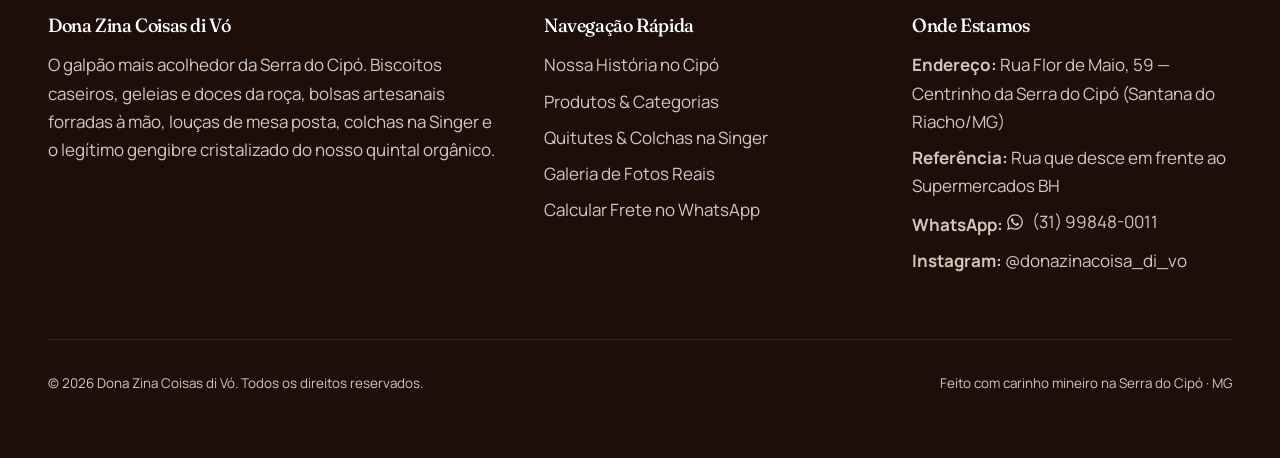
==== commit c6ae0eb6: "feat: otimizar SEO e indexação local" ====
--- a/novo/index.html
+++ b/novo/index.html
@@ -4,18 +4,38 @@
   <meta charset="UTF-8">
   <meta name="viewport" content="width=device-width, initial-scale=1.0">
 
-  <title>Dona Zina Coisas di Vó | Artesanato e Afeto na Serra do Cipó</title>
-  <meta name="description" content="Conheça a Dona Zina Coisas di Vó na Serra do Cipó: artesanato, louças, quitutes, colchas e decoração afetiva com envio para todo o Brasil.">
-  <meta name="keywords" content="Dona Zina, Coisas di Vó, Serra do Cipó, artesanato mineiro, decoração afetiva, mesa posta, colcha de retalhos, canecas floreiras, louças em bambu, gengibre cristalizado, Santana do Riacho">
-  <link rel="canonical" href="https://donazinacipov.com.br/">
+  <title>Dona Zina Coisas di Vó | Loja Coisa de Vó na Serra do Cipó</title>
+  <meta name="description" content="Visite a Dona Zina Coisas di Vó, a loja Coisa de Vó da Serra do Cipó: artesanato mineiro, quitutes, mesa posta, colchas e presentes com envio nacional.">
+  <meta name="keywords" content="Dona Zina Coisas di Vó, Dona Zina Coisa de Vó, Coisa de Vó Serra do Cipó, loja na Serra do Cipó, artesanato mineiro, decoração afetiva, mesa posta, quitutes mineiros, gengibre artesanal, Santana do Riacho MG">
+  <meta name="robots" content="index, follow, max-image-preview:large, max-snippet:-1, max-video-preview:-1">
+  <meta name="googlebot" content="index, follow, max-image-preview:large, max-snippet:-1, max-video-preview:-1">
+  <meta name="author" content="Dona Zina Coisas di Vó">
+  <meta name="theme-color" content="#2D3B24">
+  <meta name="geo.region" content="BR-MG">
+  <meta name="geo.placename" content="Serra do Cipó, Santana do Riacho">
+  <meta name="ICBM" content="-19.3333, -43.6167">
+  <link rel="canonical" href="https://donazinacoisadivo.vercel.app/novo/">
 
   <!-- Open Graph / Compartilhamento no WhatsApp -->
   <meta property="og:type" content="website">
-  <meta property="og:title" content="Dona Zina Coisas di Vó — O Aconchego de Minas no Seu Lar">
-  <meta property="og:description" content="Conheça a Dona Zina Coisas di Vó na Serra do Cipó: artesanato, louças, quitutes, colchas e decoração afetiva com envio para todo o Brasil.">
-  <meta property="og:image" content="assets/img/espaco-loja-2.webp">
-  <meta property="og:url" content="https://donazinacipov.com.br/">
-
+  <meta property="og:locale" content="pt_BR">
+  <meta property="og:site_name" content="Dona Zina Coisas di Vó">
+  <meta property="og:title" content="Dona Zina Coisas di Vó — Artesanato e Sabores da Serra do Cipó">
+  <meta property="og:description" content="Visite a Dona Zina Coisas di Vó, a loja Coisa de Vó da Serra do Cipó: artesanato mineiro, quitutes, mesa posta, colchas e presentes com envio nacional.">
+  <meta property="og:image" content="https://donazinacoisadivo.vercel.app/novo/assets/img/novas/sorriso-gengibre-serra.webp">
+  <meta property="og:image:secure_url" content="https://donazinacoisadivo.vercel.app/novo/assets/img/novas/sorriso-gengibre-serra.webp">
+  <meta property="og:image:type" content="image/webp">
+  <meta property="og:image:width" content="1025">
+  <meta property="og:image:height" content="1534">
+  <meta property="og:image:alt" content="Dona Zina Coisas di Vó com o Gengibre da Serra artesanal">
+  <meta property="og:url" content="https://donazinacoisadivo.vercel.app/novo/">
+
+  <!-- Twitter / X -->
+  <meta name="twitter:card" content="summary_large_image">
+  <meta name="twitter:title" content="Dona Zina Coisas di Vó — Artesanato e Sabores da Serra do Cipó">
+  <meta name="twitter:description" content="Visite a Dona Zina Coisas di Vó, a loja Coisa de Vó da Serra do Cipó: artesanato mineiro, quitutes, mesa posta, colchas e presentes com envio nacional.">
+  <meta name="twitter:image" content="https://donazinacoisadivo.vercel.app/novo/assets/img/novas/sorriso-gengibre-serra.webp">
+  <meta name="twitter:image:alt" content="Dona Zina Coisas di Vó com o Gengibre da Serra artesanal">
   <!-- Favicon com a logo oficial -->
   <link rel="icon" type="image/png" href="assets/img/logo-clean.png">
   <link rel="apple-touch-icon" href="assets/img/logo-clean.png">
@@ -35,19 +55,29 @@
   "@graph": [
     {
       "@type": "HomeGoodsStore",
-      "@id": "https://donazinacipov.com.br/#store",
+      "@id": "https://donazinacoisadivo.vercel.app/novo/#loja",
       "name": "Dona Zina Coisas di Vó",
-      "alternateName": "Dona Zina Coisas de Vó",
-      "description": "Galpão de decoração afetiva, louças de mesa posta, colchas de retalho artesanais, peças com detalhes em bambu e gengibre cristalizado na Serra do Cipó (MG), com envio para todo o Brasil.",
-      "url": "https://donazinacipov.com.br/",
-      "logo": "https://donazinacipov.com.br/assets/img/logo-clean.png",
-      "image": "https://donazinacipov.com.br/assets/img/espaco-loja-2.webp",
+      "alternateName": [
+        "Dona Zina Coisa de Vó",
+        "Dona Zina Coisas de Vó",
+        "Coisa de Vó Serra do Cipó"
+      ],
+      "description": "Loja de artesanato mineiro, decoração afetiva, mesa posta, colchas, bolsas e quitutes artesanais no centrinho da Serra do Cipó.",
+      "url": "https://donazinacoisadivo.vercel.app/novo/",
+      "logo": "https://donazinacoisadivo.vercel.app/novo/assets/img/logo-clean.png",
+      "image": [
+        "https://donazinacoisadivo.vercel.app/novo/assets/img/novas/sorriso-gengibre-serra.webp",
+        "https://donazinacoisadivo.vercel.app/novo/assets/img/espaco-loja-3.webp",
+        "https://donazinacoisadivo.vercel.app/novo/assets/img/dona-zina-coracoes-renda.webp"
+      ],
       "telephone": "+55-31-99848-0011",
       "priceRange": "$",
+      "currenciesAccepted": "BRL",
+      "paymentAccepted": "Pix, cartões de crédito, cartões de débito e dinheiro",
       "address": {
         "@type": "PostalAddress",
         "streetAddress": "Rua Flor de Maio, 59",
-        "addressLocality": "Santana do Riacho (Serra do Cipó)",
+        "addressLocality": "Santana do Riacho",
         "addressRegion": "MG",
         "addressCountry": "BR"
       },
@@ -56,9 +86,85 @@
         "latitude": -19.3333,
         "longitude": -43.6167
       },
+      "hasMap": "https://maps.google.com/?q=Rua+Flor+de+Maio+59+Serra+do+Cipo+Santana+do+Riacho+MG",
+      "areaServed": [
+        {
+          "@type": "Place",
+          "name": "Serra do Cipó"
+        },
+        {
+          "@type": "AdministrativeArea",
+          "name": "Minas Gerais"
+        },
+        {
+          "@type": "Country",
+          "name": "Brasil"
+        }
+      ],
+      "contactPoint": {
+        "@type": "ContactPoint",
+        "telephone": "+55-31-99848-0011",
+        "contactType": "vendas e atendimento",
+        "availableLanguage": "Portuguese",
+        "areaServed": "BR"
+      },
       "sameAs": [
         "https://www.instagram.com/donazinacoisa_di_vo/"
+      ],
+      "knowsAbout": [
+        "artesanato mineiro",
+        "decoração afetiva",
+        "mesa posta",
+        "colchas de retalho",
+        "quitutes mineiros",
+        "gengibre artesanal da Serra do Cipó"
       ]
+    },
+    {
+      "@type": "WebSite",
+      "@id": "https://donazinacoisadivo.vercel.app/novo/#website",
+      "url": "https://donazinacoisadivo.vercel.app/novo/",
+      "name": "Dona Zina Coisas di Vó",
+      "alternateName": [
+        "Dona Zina Coisa de Vó",
+        "Coisa de Vó Serra do Cipó"
+      ],
+      "description": "Site oficial da Dona Zina Coisas di Vó na Serra do Cipó.",
+      "inLanguage": "pt-BR",
+      "publisher": {
+        "@id": "https://donazinacoisadivo.vercel.app/novo/#loja"
+      }
+    },
+    {
+      "@type": "ImageObject",
+      "@id": "https://donazinacoisadivo.vercel.app/novo/#imagem-principal",
+      "url": "https://donazinacoisadivo.vercel.app/novo/assets/img/novas/sorriso-gengibre-serra.webp",
+      "contentUrl": "https://donazinacoisadivo.vercel.app/novo/assets/img/novas/sorriso-gengibre-serra.webp",
+      "width": 1025,
+      "height": 1534,
+      "caption": "Dona Zina Coisas di Vó com o Gengibre da Serra artesanal",
+      "inLanguage": "pt-BR"
+    },
+    {
+      "@type": "WebPage",
+      "@id": "https://donazinacoisadivo.vercel.app/novo/#pagina",
+      "url": "https://donazinacoisadivo.vercel.app/novo/",
+      "name": "Dona Zina Coisas di Vó na Serra do Cipó",
+      "description": "Visite a Dona Zina Coisas di Vó, a loja Coisa de Vó da Serra do Cipó: artesanato mineiro, quitutes, mesa posta, colchas e presentes com envio nacional.",
+      "inLanguage": "pt-BR",
+      "isPartOf": {
+        "@id": "https://donazinacoisadivo.vercel.app/novo/#website"
+      },
+      "about": {
+        "@id": "https://donazinacoisadivo.vercel.app/novo/#loja"
+      },
+      "primaryImageOfPage": {
+        "@id": "https://donazinacoisadivo.vercel.app/novo/#imagem-principal"
+      },
+      "dateModified": "2026-11-06",
+      "mainEntity": {
+        "@id": "https://donazinacoisadivo.vercel.app/novo/#loja"
+      }
     }
   ]
 }
@@ -154,11 +260,11 @@
           </div>
 
           <h1 id="hero-title" class="h1">
-            Biscoitos caseiros, geleias, louças e o <em>abraço de casa de vó</em>.
+            Dona Zina Coisas di Vó: <em>artesanato, sabores e afeto</em> na Serra do Cipó.
           </h1>
 
           <p class="hero-lead">
-            No galpão da Dona Zina na Serra do Cipó, você encontra o legítimo sabor e acolhimento mineiro: <strong>biscoitos caseiros quentinhos</strong>, <strong>geleias artesanais</strong> e <strong>doces da roça</strong> preparados com produtos orgânicos colhidos no nosso quintal — ao lado de <strong>bolsas artesanais forradas à mão</strong>, colchas na Singer e louças de mesa posta.
+            A <strong>Dona Zina Coisas di Vó</strong> — a loja Coisa de Vó da Serra do Cipó — reúne o legítimo sabor e acolhimento mineiro: <strong>biscoitos caseiros</strong>, <strong>geleias artesanais</strong> e <strong>doces da roça</strong> preparados com produtos do quintal, além de bolsas feitas à mão, colchas na Singer, louças de mesa posta e presentes cheios de memória.
           </p>
 
           <!-- Destaques Imediatos de Entrada (Quitutes & Feito à Mão) -->
@@ -373,7 +479,7 @@
          SEÇÃO 3: TELA DEDICADA DE PRODUTOS & QUITUTES POR CATEGORIAS
          Bolsas Artesanais Forradas, Quitutes Orgânicos, Mesa Posta, Cerâmicas e Colchas
          ====================================================================== -->
-                                <section id="produtos" class="section-home-categories" aria-labelledby="home-categories-heading">
+    <section id="produtos" class="section-home-categories" aria-labelledby="home-categories-heading">
       <div class="container">
         <div class="section-link-header">
           <div>
@@ -486,7 +592,7 @@
          SEÇÃO 5: PORTFÓLIO & GALERIA DE FOTOS REAIS DO WHATSAPP (8 FOTOS)
          Com Zoom em Tela Cheia (Lightbox) + Pedido Direto
          ====================================================================== -->
-                                <section id="portfolio" class="section-gallery-preview" aria-labelledby="gallery-preview-heading">
+    <section id="portfolio" class="section-gallery-preview" aria-labelledby="gallery-preview-heading">
       <div class="container">
         <div class="section-link-header">
           <div>
@@ -524,7 +630,7 @@
     <!-- ======================================================================
          SEÇÃO 7: MONTE SEU PEDIDO / ORÇAMENTO DIRETO PARA O WHATSAPP
          ====================================================================== -->
-                                <section id="encomendar" class="section-home-order" aria-labelledby="home-order-heading">
+    <section id="encomendar" class="section-home-order" aria-labelledby="home-order-heading">
       <div class="container home-order-card">
         <div>
           <span class="internal-kicker">Atendimento direto e carinhoso</span>
